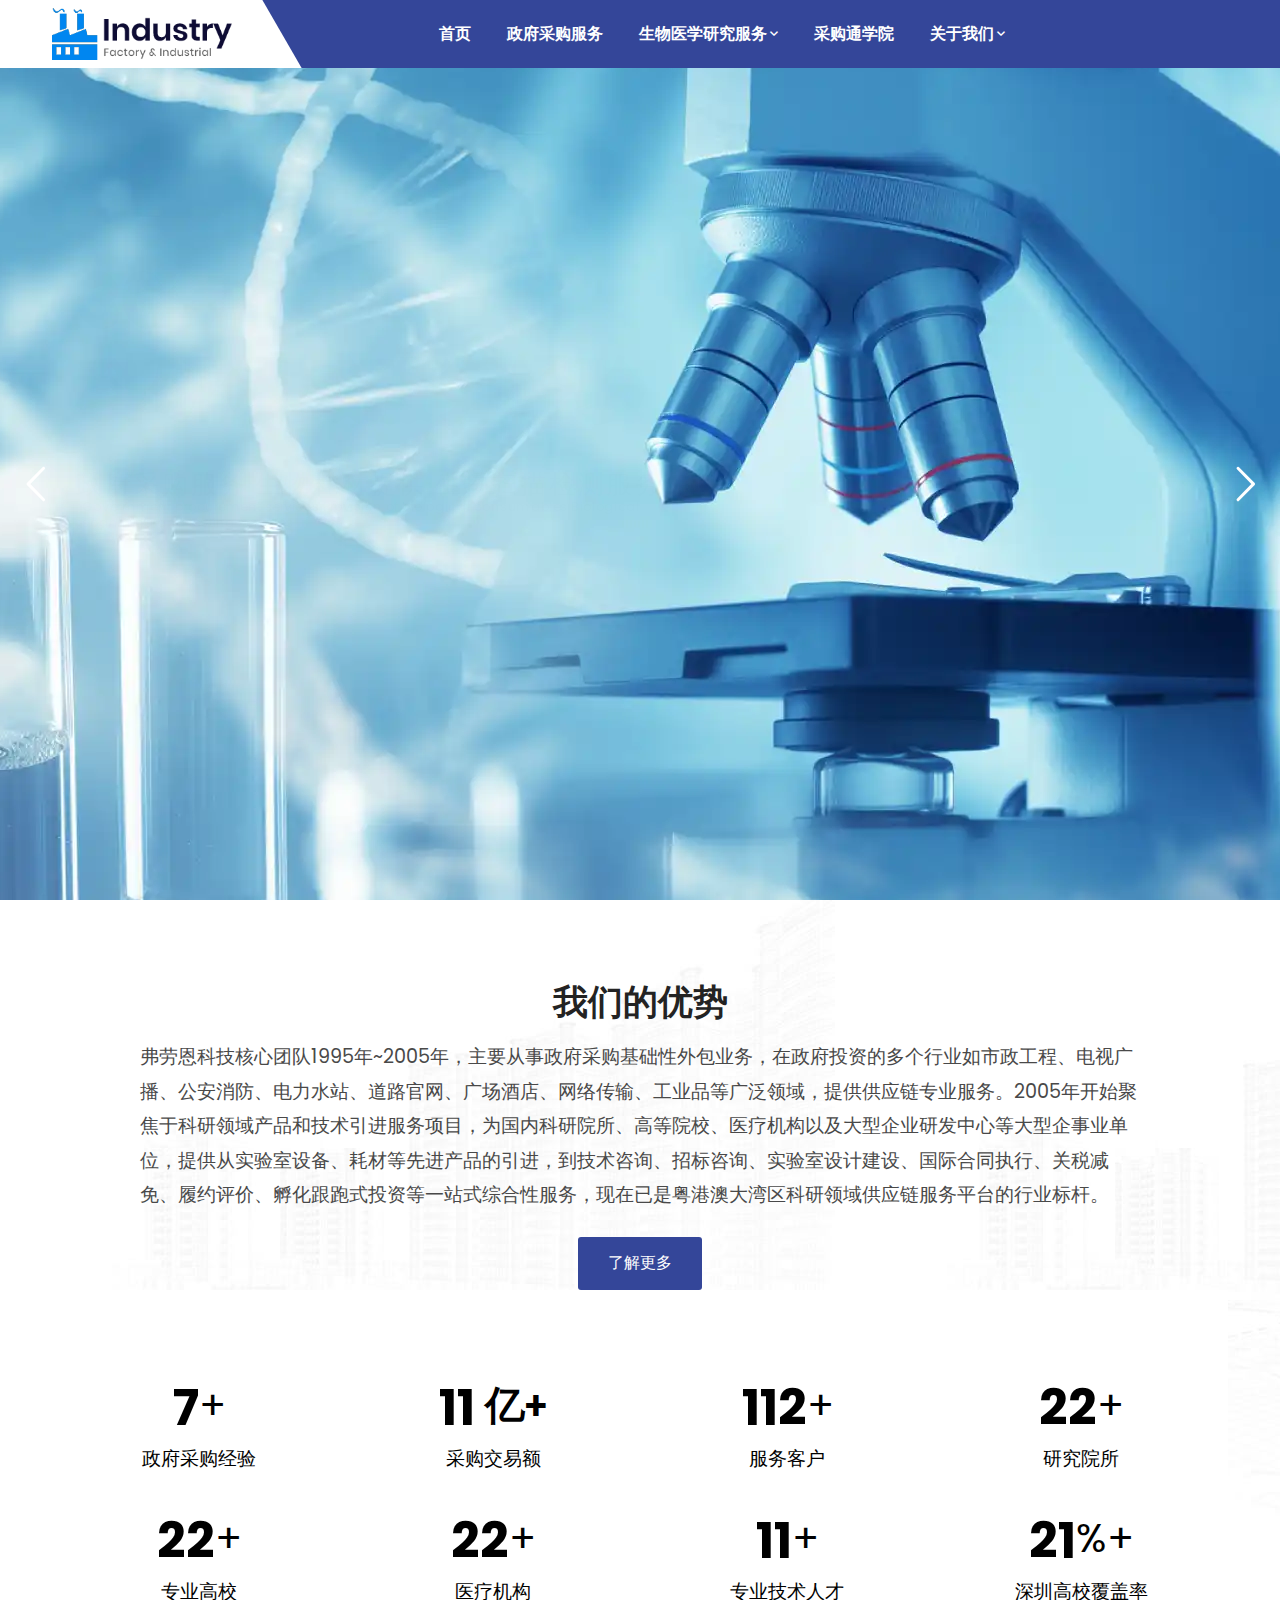
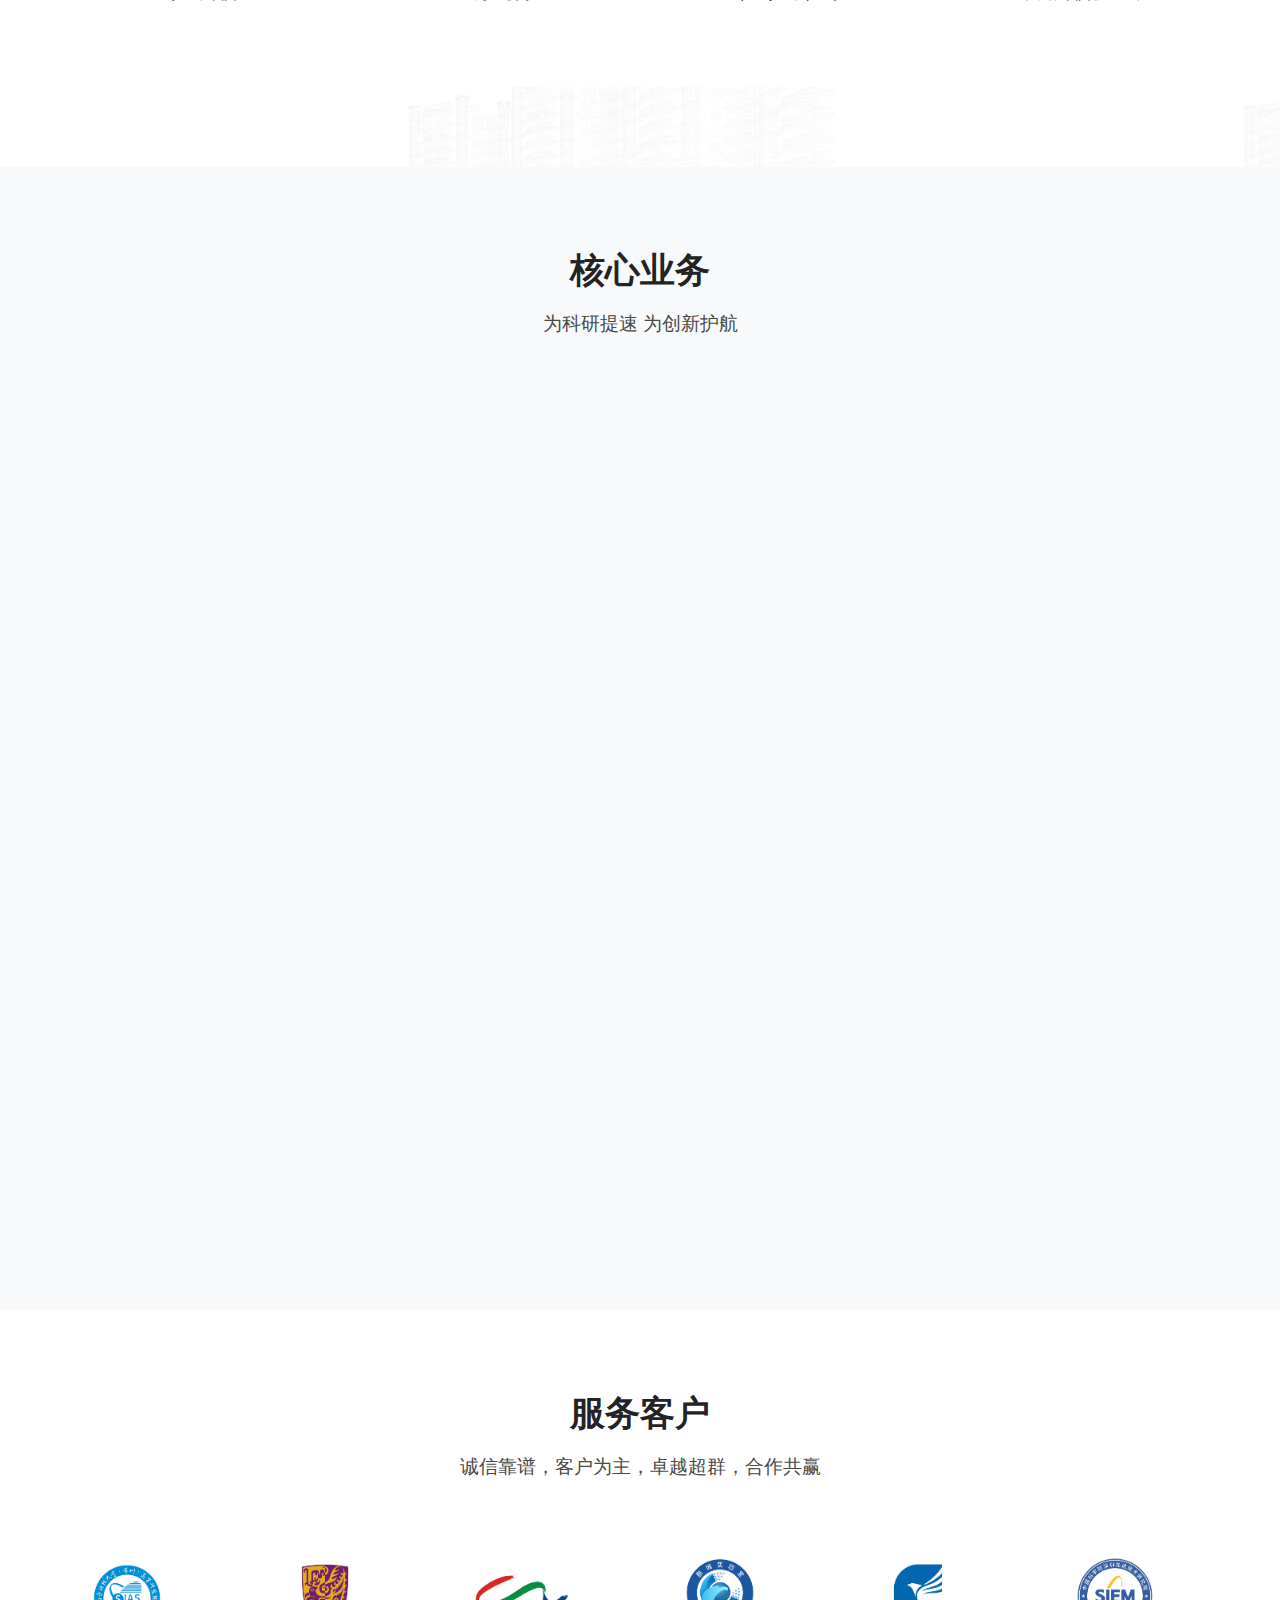
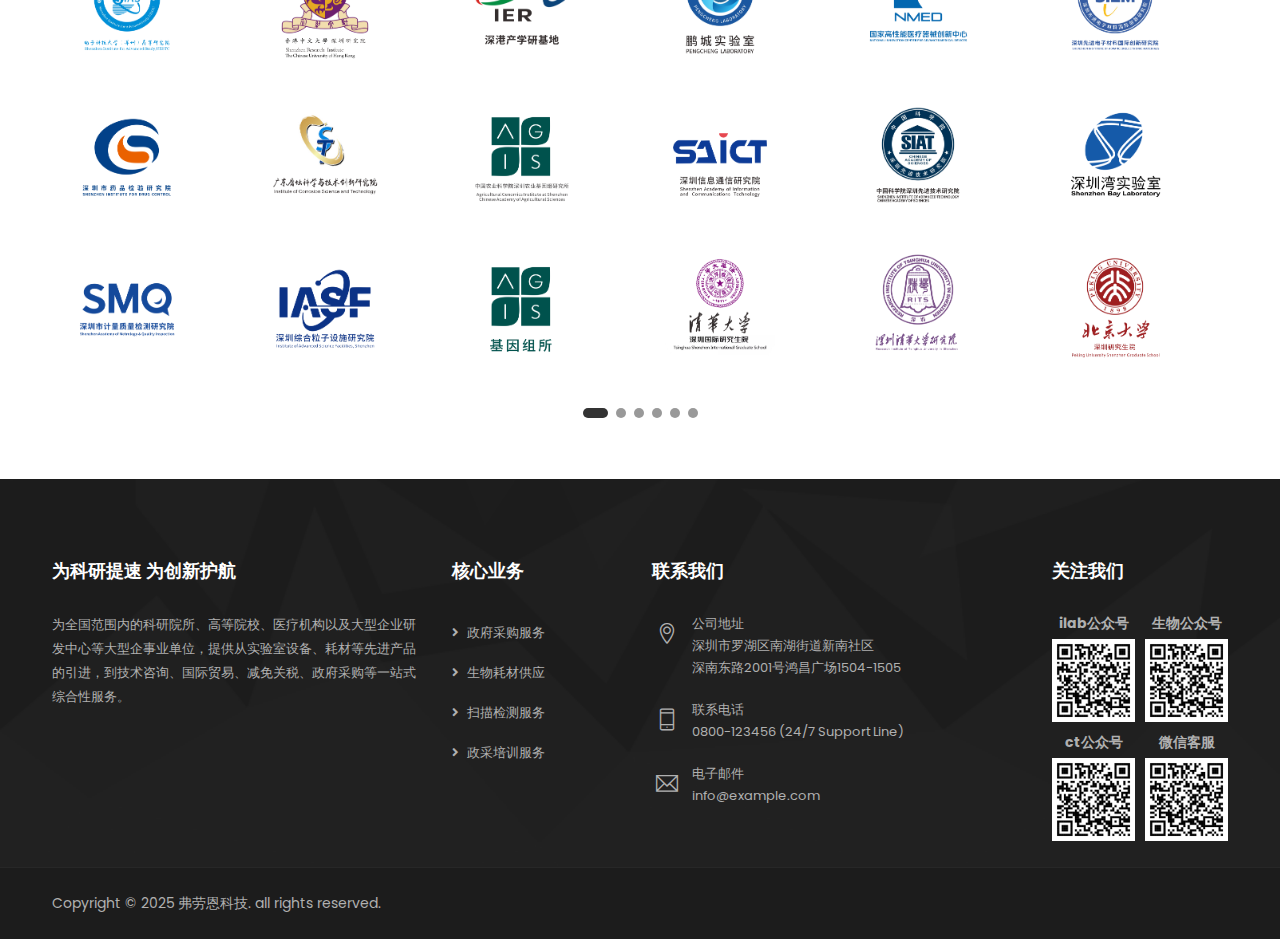
==== index.html @ f3f831cb "fix testmonals part" ====
<!DOCTYPE html>
<html lang="en">
<head>
	<meta charset="utf-8">
	<meta http-equiv="X-UA-Compatible" content="IE=edge">
	<meta name="keywords" content="">
	<meta name="author" content="">
	<meta name="robots" content="">
	<meta name="description" content="弗劳恩科技 - 致力于为你提供一站式科研服务">
	<meta property="og:title" content="弗劳恩科技 - 致力于为你提供一站式科研服务">
	<meta property="og:description" content="弗劳恩科技 - 致力于为你提供一站式科研服务">
	<meta name="format-detection" content="telephone=no">
	
	<!-- FAVICONS ICON -->
	<link rel="icon" href="images/favicon.ico" type="image/x-icon">
	<link rel="shortcut icon" type="image/x-icon" href="images/favicon.png">
	
	<!-- PAGE TITLE HERE -->
	<title>弗劳恩科技 - 致力于为你提供一站式科研服务</title>
	
	<!-- MOBILE SPECIFIC -->
	<meta name="viewport" content="width=device-width, initial-scale=1">
	
	<!--[if lt IE 9]>
	<script src="js/html5shiv.min.js"></script>
	<script src="js/respond.min.js"></script>
	<![endif]-->
	
	<!-- STYLESHEETS -->
	<link rel="stylesheet" type="text/css" href="css/plugins.css">
	<link rel="stylesheet" type="text/css" href="css/style.css">
	<link class="skin" rel="stylesheet" type="text/css" href="css/skin/skin-2.css">
	<link rel="stylesheet" type="text/css" href="css/templete.css">
	<link rel="stylesheet" type="text/css" href="css/custom-font.css">
	<!-- Google Font -->
	<style>
	@import url('https://fonts.googleapis.com/css?family=Montserrat:100,100i,200,200i,300,300i,400,400i,500,500i,600,600i,700,700i,800,800i,900,900i|Open+Sans:300,300i,400,400i,600,600i,700,700i,800,800i|Playfair+Display:400,400i,700,700i,900,900i|Poppins:100,100i,200,200i,300,300i,400,400i,500,500i,600,600i,700,700i,800,800i,900,900i|Raleway:100,100i,200,200i,300,300i,400,400i,500,500i,600,600i,700,700i,800,800i,900,900i|Roboto+Condensed:300,300i,400,400i,700,700i|Roboto:100,100i,300,300i,400,400i,500,500i,700,700i,900,900i&display=swap');

	.testimonial-two-dots .owl-items {
    min-height: 540px; /* 假设每行 120px，三行共 360px，根据实际调整 */
}
	
	.customer-logo {
    /* display: block; */
    width: 150px;
    height: 150px;
    object-fit: contain;/*  确保图片按比例缩放 */
}

	.customer-logo-rect {
		display: block;
		width: 150px;
		height: 150px;
		object-fit: contain;  /* 确保图片按比例缩放 */
	}

	/* 图片容器放大 */
	.radius.style1 {
		width: 150px; /* 新宽度 */
		height: 150px; /* 新高度 */
		display: flex;
		align-items: center;
		justify-content: center;
	}


	</style>
	
	<!-- REVOLUTION SLIDER CSS -->
	<link rel="stylesheet" type="text/css" href="plugins/revolution/revolution/css/revolution.min.css">

	<link rel="preload" href="images/customers/customer_0001.webp" as="image">
	<link rel="preload" href="images/customers/customer_0002.webp" as="image">
	<link rel="preload" href="images/customers/customer_0003.webp" as="image">
	<link rel="preload" href="images/customers/customer_0004.webp" as="image">
	<link rel="preload" href="images/customers/customer_0005.webp" as="image">
	<link rel="preload" href="images/customers/customer_0006.webp" as="image">
	<link rel="preload" href="images/customers/customer_0007.webp" as="image">
	<link rel="preload" href="images/customers/customer_0008.webp" as="image">
	<link rel="preload" href="images/customers/customer_0009.webp" as="image">
	<link rel="preload" href="images/customers/customer_0010.webp" as="image">
	<link rel="preload" href="images/customers/customer_0011.webp" as="image">
	<link rel="preload" href="images/customers/customer_0012.webp" as="image">
	<link rel="preload" href="images/customers/customer_0013.webp" as="image">
	<link rel="preload" href="images/customers/customer_0014.webp" as="image">
	<link rel="preload" href="images/customers/customer_0015.webp" as="image">
	<link rel="preload" href="images/customers/customer_0016.webp" as="image">
	<link rel="preload" href="images/customers/customer_0017.webp" as="image">
	<link rel="preload" href="images/customers/customer_0018.webp" as="image">
	
</head>
<body id="bg">
<div class="page-wraper">
<div id="loading-area"></div>
    <!-- header -->

	<div id="header"></div>
    <!-- header END -->

    <!-- Content -->
    <div class="page-content bg-white">
		<!-- Slider -->
		<div class="main-slider style-two default-banner" id="home">
			<div class="tp-banner-container">
				<div class="tp-banner" >
					<div id="welcome_wrapper" class="rev_slider_wrapper fullscreen-container" data-alias="reveal-add-on36" data-source="gallery" style="background:#ffffff;padding:0px;">
						<!-- START REVOLUTION SLIDER 5.4.7.2 fullscreen mode -->
						<div id="welcome" class="rev_slider fullscreenbanner" style="display:none;" data-version="5.4.7.2">
							<ul>	
								<!-- SLIDE  -->
								 <!-- slide 1 -->
								<li data-index="rs-100" data-transition="slideoververtical" data-slotamount="default" data-hideafterloop="0" data-hideslideonmobile="off"  data-easein="default" data-easeout="default" data-masterspeed="default"  data-thumb=""  data-rotate="0"  data-saveperformance="off"  data-title="Slide" data-param1="" data-param2="" data-param3="" data-param4="" data-param5="" data-param6="" data-param7="" data-param8="" data-param9="" data-param10="" data-description="">
									<!-- MAIN IMAGE -->
									
									<!-- LAYER NR. 1 -->
									<!-- LAYERS -->

										<div class="tp-caption tp-shape tp-shapewrapper " id="slide-100-layer" 
											data-x="['center','center','center','center']" 
											data-hoffset="['0','0','0','0']" 
											data-y="['middle','middle','middle','middle']" 
											data-voffset="['0','0','0','0']" 
											data-whitespace="nowrap" 
											data-type="shape" 
											data-basealign="slide" 
											data-responsive_offset="off" 
											data-responsive="off" 
											data-frames='[{"from":"opacity:0;","speed":1000,"to":"o:1;","delay":0,"ease":"Power4.easeOut"},{"delay":"wait","speed":1000,"to":"opacity:0;","ease":"Power4.easeOut"}]' 
											data-textAlign="['left','left','left','left']" 
											data-paddingtop="[0,0,0,0]" 
											data-paddingright="[0,0,0,0]" 
											data-paddingbottom="[0,0,0,0]" 
											data-paddingleft="[0,0,0,0]" 
											style="z-index: 2; position: relative; display: inline-block; background-color: rgba(0, 0, 0, 0.1);">
											<img src="images/hero1.webp" alt="" style="display: block; max-width: 100%; height: auto;">
										</div>
										<!-- LAYER NR. 1 -->

									
									<div class="tp-caption tp-resizeme" 
										id="slide-29-layer-3" 
										data-x="['left','left','left','left']" 
										data-hoffset="['0','0','0','0']" 
										data-y="['top','top','top','top']"  
										data-voffset="['180','280','280','280']"
										data-width="none" 
										data-height="none" 
										data-whitespace="nowrap" 
										data-type="text" 
										data-responsive_offset="on" 
										data-frames='[{"delay":"+1360","speed":570,"frame":"0","from":"y:-50px;opacity:0;","to":"o:1;","ease":"Power3.easeInOut"},{"delay":"wait","speed":300,"frame":"999","to":"opacity:0;","ease":"Power3.easeInOut"}]' 
										data-margintop="[0,0,0,0]" 
										data-marginright="[0,0,0,0]" 
										data-marginbottom="[0,0,0,0]" 
										data-marginleft="[0,0,0,0]" 
										data-textAlign="['inherit','inherit','inherit','inherit']" 
										data-paddingtop="[0,0,0,0]" 
										data-paddingright="[0,0,0,0]" 
										data-paddingbottom="[2,2,2,2]" 
										data-paddingleft="[0,0,0,0]" 
										data-fontsize="[20, 20, 20, 20]" 
										style="z-index: 9; white-space: nowrap; font-size: 12px; line-height: 22px; font-weight: 700; color: #ffffff; letter-spacing: 2px;font-family:Roboto;text-transform:uppercase;">致力于为你提供一站式科研服务
									</div>
									
									<!-- 第二层文本 -->
									<div class="tp-caption" 
										id="slide-200-layer-3" 
										data-x="['left','left','left','left']" 
										data-hoffset="['0','0','0','0']"  
										data-y="['middle','middle','middle','middle']" 
										data-voffset="['-140','0','0','0']" 
										data-fontsize="['65','40','40','30']"
										data-lineheight="['80','40','40','30']"
										data-width="['640','481','500','300']"
										data-height="none"
										data-whitespace="normal"
										data-type="text" 
										data-responsive_offset="off" 
										data-responsive="off"
										data-frames='[{"delay":900,"speed":2000,"frame":"0","from":"z:0;rX:0;rY:0;rZ:0;sX:1.1;sY:1.1;skX:0;skY:0;opacity:0;","color":"#000000","to":"o:1;","ease":"Power3.easeInOut"},{"delay":"wait","speed":500,"frame":"999","color":"#000000","to":"opacity:0;","ease":"nothing"}]'
										data-textAlign="['left','left','center','center']"
										data-paddingtop="[0,0,0,0]"
										data-paddingright="[0,0,0,0]"
										data-paddingbottom="[0,0,0,0]"
										data-paddingleft="[0,0,0,0]"
										style="z-index: 6; min-width: 800px; max-width: 800px; font-weight:600;  line-height: 30px; white-space: normal; color: #fff; font-family: 'Poppins',sans-serif; text-shadow: 4px 4px 8px #000000;">           
										30年<br>科研领域服务经验
									</div>

									<!-- 新增白线层 -->
									<div class="tp-caption tp-shape" 
										id="slide-200-layer-white-line" 
										data-x="['left','left','left','left']" 
										data-hoffset="['0','0','0','0']" 
										data-y="['middle','middle','middle','middle']" 
										data-voffset="['-40','0','-5','-10']" 
										data-width="['520','400','300','200']"
										data-height="2"
										data-whitespace="nowrap"
										data-type="shape" 
										data-responsive_offset="off" 
										data-responsive="off"
										data-frames='[{"delay":900,"speed":2000,"frame":"0","from":"opacity:0;","to":"o:1;","ease":"Power3.easeInOut"},{"delay":"wait","speed":500,"frame":"999","to":"opacity:0;","ease":"nothing"}]'
										data-textAlign="['left','left','center','center']"
										data-paddingtop="[0,0,0,0]"
										data-paddingright="[0,0,0,0]"
										data-paddingbottom="[0,0,0,0]"
										data-paddingleft="[0,0,0,0]"
										style="z-index: 7; background-color: #fff;">
									</div>
									
									<!-- LAYER NR. 3 -->
									<div class="tp-caption" 
										id="slide-200-layer-3" 
										data-x="['left','left','left','left']" 
										data-hoffset="['0','20','30','40']" 
										data-y="['middle','middle','middle','middle']" 
										data-voffset="['0','0','-5','-10']" 
										data-fontsize="['24','20','18','16']"
										data-lineheight="['40','35','30','25']"
										data-width="['640','481','500','300']"
										data-height="none"
										data-whitespace="normal"
										data-type="text" 
										data-responsive_offset="off" 
										data-responsive="off"
										data-frames='[{"delay":900,"speed":2000,"frame":"0","from":"z:0;rX:0;rY:0;rZ:0;sX:1.1;sY:1.1;skX:0;skY:0;opacity:0;","color":"#000000","to":"o:1;","ease":"Power3.easeInOut"},{"delay":"wait","speed":500,"frame":"999","color":"#000000","to":"opacity:0;","ease":"nothing"}]'
										data-textAlign="['left','left','center','center']"
										data-paddingtop="[0,0,0,0]"
										data-paddingright="[0,0,0,0]"
										data-paddingbottom="[0,0,0,0]"
										data-paddingleft="[0,0,0,0]"
										style="z-index: 7; min-width: 640px; max-width: 640px; font-weight: 700; font-size: 24px; line-height: 30px; font-weight: 400; color: #fff; font-family: 'Poppins',sans-serif; letter-spacing: 2px;">
										政府采购服务·生物耗材提供·生物扫描检测服务
									</div>
									<!-- 第四层文本 -->
									<div class="tp-caption" 
										id="slide-200-layer-3" 
										data-x="['left','left','left','right']" 
										data-hoffset="['0','20','30','40']" 
										data-y="['middle','middle','middle','middle']" 
										data-voffset="['30','0','-5','-10']" 
										data-fontsize="['12','10','8','6']"
										data-lineheight="['15','35','30','25']"
										data-width="['520','481','500','300']"
										data-height="none"
										data-whitespace="normal"
										data-type="text" 
										data-responsive_offset="off" 
										data-responsive="off"
										data-frames='[{"delay":900,"speed":2000,"frame":"0","from":"z:0;rX:0;rY:0;rZ:0;sX:1.1;sY:1.1;skX:0;skY:0;opacity:0;","color":"#000000","to":"o:1;","ease":"Power3.easeInOut"},{"delay":"wait","speed":500,"frame":"999","color":"#000000","to":"opacity:0;","ease":"nothing"}]'
										data-textAlign="['left','left','center','center']"
										data-paddingtop="[0,0,0,0]"
										data-paddingright="[0,0,0,0]"
										data-paddingbottom="[0,0,0,0]"
										data-paddingleft="[0,0,0,0]"
										style="z-index: 7; min-width: 640px; max-width: 1000px; font-size: 12px; font-weight: 400; color: #fff; font-family: 'Poppins',sans-serif;">
										Govermment procurement services Provision of biological consumables Biological scanming and testing services
									</div>
									<!-- LAYER NR. 5 -->
									
								</li>
								<!-- slide 2 -->
								<li data-index="rs-200" data-transition="fadethroughdark" data-slotamount="default" data-hideafterloop="0" data-hideslideonmobile="off"  data-easein="default" data-easeout="default" data-masterspeed="default"  data-thumb=""  data-rotate="0"  data-saveperformance="off"  data-title="Slide" data-param1="" data-param2="" data-param3="" data-param4="" data-param5="" data-param6="" data-param7="" data-param8="" data-param9="" data-param10="" data-description="">
									<!-- MAIN IMAGE -->
									
									<!-- LAYER NR. 1 -->
									<div class="tp-caption tp-shape tp-shapewrapper " id="slide-200-layer" 
									data-x="['center','center','center','center']" 
									data-hoffset="['0','0','0','0']" 
									data-y="['middle','middle','middle','middle']" 
									data-voffset="['0','0','0','0']" 
									data-whitespace="nowrap" 
									data-type="shape" 
									data-basealign="slide" 
									data-responsive_offset="off" 
									data-responsive="off" 
									data-frames='[{"from":"opacity:0;","speed":1000,"to":"o:1;","delay":0,"ease":"Power4.easeOut"},{"delay":"wait","speed":1000,"to":"opacity:0;","ease":"Power4.easeOut"}]' 
									data-textAlign="['left','left','left','left']" 
									data-paddingtop="[0,0,0,0]" 
									data-paddingright="[0,0,0,0]" 
									data-paddingbottom="[0,0,0,0]" 
									data-paddingleft="[0,0,0,0]" 
									style="z-index: 2; position: relative; display: inline-block; background-color: rgba(0, 0, 0, 0.1);">
								   <img src="images/hero2.webp" alt="" style="display: block; max-width: 100%; height: auto;">
							   </div>
									
									<!-- 第一层文本 -->
									<div class="tp-caption" 
										id="slide-200-layer-4" 
										data-x="['right','right','right','right']" 
										data-hoffset="['10','20','30','40']" 
										data-y="['top','top','top','top']" 
										data-voffset="['200','100','100','100']" 
										data-fontsize="['18','16','14','14']"
										data-lineheight="['30','30','26','26']"
										data-width="['640','481','500','300']"
										data-height="none"
										data-whitespace="normal"
										data-type="text" 
										data-responsive_offset="off" 
										data-responsive="off"
										data-frames='[{"delay":900,"speed":2000,"frame":"0","from":"z:0;rX:0;rY:0;rZ:0;sX:1.1;sY:1.1;skX:0;skY:0;opacity:0;","color":"#000000","to":"o:1;","ease":"Power3.easeInOut"},{"delay":"wait","speed":500,"frame":"999","color":"#000000","to":"opacity:0;","ease":"nothing"}]'
										data-textAlign="['left','left','center','center']"
										data-paddingtop="[0,0,0,0]"
										data-paddingright="[0,0,0,0]"
										data-paddingbottom="[0,0,0,0]"
										data-paddingleft="[0,0,0,0]"
										style="z-index: 9; white-space: nowrap; font-size: 12px; line-height: 22px; font-weight: 700; color: #ffffff; letter-spacing: 2px;font-family:Roboto;text-transform:uppercase;">
										致力于为你提供一站式科研服务
									</div>

									<!-- 第二层文本 -->
									<div class="tp-caption" 
										id="slide-200-layer-4" 
										data-x="['right','right','right','right']" 
										data-hoffset="['10','20','30','40']"  
										data-y="['middle','middle','middle','middle']" 
										data-voffset="['-100','-100','-100','-90']" 
										data-fontsize="['65','40','40','30']"
										data-lineheight="['80','40','40','30']"
										data-width="['640','481','500','300']"
										data-height="none"
										data-whitespace="normal"
										data-type="text" 
										data-responsive_offset="off" 
										data-responsive="off"
										data-frames='[{"delay":900,"speed":2000,"frame":"0","from":"z:0;rX:0;rY:0;rZ:0;sX:1.1;sY:1.1;skX:0;skY:0;opacity:0;","color":"#000000","to":"o:1;","ease":"Power3.easeInOut"},{"delay":"wait","speed":500,"frame":"999","color":"#000000","to":"opacity:0;","ease":"nothing"}]'
										data-textAlign="['left','left','center','center']"
										data-paddingtop="[0,0,0,0]"
										data-paddingright="[0,0,0,0]"
										data-paddingbottom="[0,0,0,0]"
										data-paddingleft="[0,0,0,0]"
										style="z-index: 6; min-width: 800px; max-width: 800px; font-weight: 600;  line-height: 30px; white-space: normal; color: #fff; font-family: 'Poppins',sans-serif; text-shadow: 4px 4px 8px #000000;">           
										30年<br>科研领域服务经验
									</div>

									<!-- 新增白线层 -->
									<div class="tp-caption tp-shape" 
										id="slide-200-layer-white-line" 
										data-x="['middle','middle','middle','middle']" 
										data-hoffset="['170','20','30','40']" 
										data-y="['middle','middle','middle','middle']" 
										data-voffset="['0','-20','-20','-20']" 
										data-width="['520','400','300','200']"
										data-height="2"
										data-whitespace="nowrap"
										data-type="shape" 
										data-responsive_offset="off" 
										data-responsive="off"
										data-frames='[{"delay":900,"speed":2000,"frame":"0","from":"opacity:0;","to":"o:1;","ease":"Power3.easeInOut"},{"delay":"wait","speed":500,"frame":"999","to":"opacity:0;","ease":"nothing"}]'
										data-textAlign="['left','left','center','center']"
										data-paddingtop="[0,0,0,0]"
										data-paddingright="[0,0,0,0]"
										data-paddingbottom="[0,0,0,0]"
										data-paddingleft="[0,0,0,0]"
										style="z-index: 7; background-color: #fff;">
									</div>

									<!-- 第三层文本 -->
									<div class="tp-caption" 
										id="slide-200-layer-4" 
										data-x="['right','right','right','right']" 
										data-hoffset="['10','20','30','40']" 
										data-y="['middle','middle','middle','middle']" 
										data-voffset="['40','0','-5','-10']" 
										data-fontsize="['24','20','18','16']"
										data-lineheight="['40','35','30','25']"
										data-width="['640','481','500','300']"
										data-height="none"
										data-whitespace="normal"
										data-type="text" 
										data-responsive_offset="off" 
										data-responsive="off"
										data-frames='[{"delay":900,"speed":2000,"frame":"0","from":"z:0;rX:0;rY:0;rZ:0;sX:1.1;sY:1.1;skX:0;skY:0;opacity:0;","color":"#000000","to":"o:1;","ease":"Power3.easeInOut"},{"delay":"wait","speed":500,"frame":"999","color":"#000000","to":"opacity:0;","ease":"nothing"}]'
										data-textAlign="['left','left','center','center']"
										data-paddingtop="[0,0,0,0]"
										data-paddingright="[0,0,0,0]"
										data-paddingbottom="[0,0,0,0]"
										data-paddingleft="[0,0,0,0]"
										style="z-index: 7; min-width: 640px; max-width: 640px; font-weight: 700; font-size: 24px; line-height: 30px; font-weight: 400; color: #fff; font-family: 'Poppins',sans-serif; letter-spacing: 2px;">
										政府采购服务·生物耗材提供·生物扫描检测服务
									</div>

									<!-- 第四层文本 -->
									<div class="tp-caption" 
										id="slide-200-layer-4" 
										data-x="['middle','middle','middle','middle']" 
										data-hoffset="['170','20','30','40']" 
										data-y="['middle','middle','middle','middle']" 
										data-voffset="['70','0','-5','-10']" 
										data-fontsize="['12','10','8','6']"
										data-lineheight="['15','35','30','25']"
										data-width="['520','481','500','300']"
										data-height="none"
										data-whitespace="normal"
										data-type="text" 
										data-responsive_offset="off" 
										data-responsive="off"
										data-frames='[{"delay":900,"speed":2000,"frame":"0","from":"z:0;rX:0;rY:0;rZ:0;sX:1.1;sY:1.1;skX:0;skY:0;opacity:0;","color":"#000000","to":"o:1;","ease":"Power3.easeInOut"},{"delay":"wait","speed":500,"frame":"999","color":"#000000","to":"opacity:0;","ease":"nothing"}]'
										data-textAlign="['left','left','center','center']"
										data-paddingtop="[0,0,0,0]"
										data-paddingright="[0,0,0,0]"
										data-paddingbottom="[0,0,0,0]"
										data-paddingleft="[0,0,0,0]"
										style="z-index: 7; min-width: 640px; max-width: 100px; font-size: 12px; font-weight: 400; color: #fff; font-family: 'Poppins',sans-serif;">
										Govermment procurement services Provision of biological consumables Biological scanming and testing services
									</div>
									
								</li>
								<!-- slide 3 -->
								<li data-index="rs-300" data-transition="fadethroughdark" data-slotamount="default" data-hideafterloop="0" data-hideslideonmobile="off"  data-easein="default" data-easeout="default" data-masterspeed="default"  data-thumb=""  data-rotate="0"  data-saveperformance="off"  data-title="Slide" data-param1="" data-param2="" data-param3="" data-param4="" data-param5="" data-param6="" data-param7="" data-param8="" data-param9="" data-param10="" data-description="">
									
									<!-- LAYER NR. 1 -->
									<div class="tp-caption tp-shape tp-shapewrapper " id="slide-300-layer" 
									data-x="['center','center','center','center']" 
									data-hoffset="['0','0','0','0']" 
									data-y="['middle','middle','middle','middle']" 
									data-voffset="['0','0','0','0']" 
									data-whitespace="nowrap" 
									data-type="shape" 
									data-basealign="slide" 
									data-responsive_offset="off" 
									data-responsive="off" 
									data-frames='[{"from":"opacity:0;","speed":1000,"to":"o:1;","delay":0,"ease":"Power4.easeOut"},{"delay":"wait","speed":1000,"to":"opacity:0;","ease":"Power4.easeOut"}]' 
									data-textAlign="['left','left','left','left']" 
									data-paddingtop="[0,0,0,0]" 
									data-paddingright="[0,0,0,0]" 
									data-paddingbottom="[0,0,0,0]" 
									data-paddingleft="[0,0,0,0]" 
									style="z-index: 2; position: relative; display: inline-block; background-color: rgba(0, 0, 0, 0.1);">
								   <img src="images/hero3.webp" alt="" style="display: block; max-width: 100%; height: auto;">
							   </div>
									
									
									<div class="tp-caption tp-resizeme" 
										id="slide-300-layer-4"
										data-x="['left','left','left','left']" 
										data-hoffset="['-250','0','0','0']" 
										data-y="['top','top','top','top']"  
										data-voffset="['400','280','280','280']"
										data-width="none" 
										data-height="none" 
										data-whitespace="nowrap" 
										data-type="text" 
										data-responsive_offset="on" 
										data-frames='[{"delay":"+1360","speed":570,"frame":"0","from":"y:-50px;opacity:0;","to":"o:1;","ease":"Power3.easeInOut"},{"delay":"wait","speed":300,"frame":"999","to":"opacity:0;","ease":"Power3.easeInOut"}]' 
										data-margintop="[0,0,0,0]" 
										data-marginright="[0,0,0,0]" 
										data-marginbottom="[0,0,0,0]" 
										data-marginleft="[0,0,0,0]" 
										data-textAlign="['inherit','inherit','inherit','inherit']" 
										data-paddingtop="[0,0,0,0]" 
										data-paddingright="[0,0,0,0]" 
										data-paddingbottom="[2,2,2,2]" 
										data-paddingleft="[0,0,0,0]" 
										data-fontsize="[20, 20, 20, 20]" 
										style="z-index: 9; white-space: nowrap; font-size: 12px; line-height: 22px; font-weight: 700; color: #ffffff; letter-spacing: 2px;font-family:Roboto;text-transform:uppercase;">致力于为你提供一站式科研服务
									</div>
									<div class="tp-caption tp-resizeme" 
										id="slide-200-layer-4" 
										data-x="['left','left','left','left']" 
										data-hoffset="['-230','0','0','0']"  
										data-y="['middle','middle','middle','middle']" 
										data-voffset="['60','0','0','0']" 
										data-fontsize="['65','40','40','30']"
										data-lineheight="['80','40','40','30']"
										data-width="['640','481','500','300']"
										data-height="none"
										data-whitespace="normal"
										data-type="text" 
										data-responsive_offset="off" 
										data-responsive="off"
										data-frames='[{"delay":900,"speed":2000,"frame":"0","from":"z:0;rX:0;rY:0;rZ:0;sX:1.1;sY:1.1;skX:0;skY:0;opacity:0;","color":"#000000","to":"o:1;","ease":"Power3.easeInOut"},{"delay":"wait","speed":500,"frame":"999","color":"#000000","to":"opacity:0;","ease":"nothing"}]'
										data-textAlign="['left','left','center','center']"
										data-paddingtop="[0,0,0,0]"
										data-paddingright="[0,0,0,0]"
										data-paddingbottom="[0,0,0,0]"
										data-paddingleft="[0,0,0,0]"
										style="z-index: 6; min-width: 800px; max-width: 800px; font-weight: 600;  line-height: 30px; white-space: normal; color: #fff; font-family: 'Poppins',sans-serif; text-shadow: 4px 4px 8px #000000;">           
										30年<br>科研领域服务经验
									</div>

									<!-- 新增白线层 -->
									<div class="tp-caption tp-shape" 
										id="slide-300-layer-white-line" 
										data-x="['left','left','left','left']" 
										data-hoffset="['-230','0','0','0']" 
										data-y="['middle','middle','middle','middle']" 
										data-voffset="['160','0','-5','-10']" 
										data-width="['520','400','300','200']"
										data-height="2"
										data-whitespace="nowrap"
										data-type="shape" 
										data-responsive_offset="off" 
										data-responsive="off"
										data-frames='[{"delay":900,"speed":2000,"frame":"0","from":"opacity:0;","to":"o:1;","ease":"Power3.easeInOut"},{"delay":"wait","speed":500,"frame":"999","to":"opacity:0;","ease":"nothing"}]'
										data-textAlign="['left','left','center','center']"
										data-paddingtop="[0,0,0,0]"
										data-paddingright="[0,0,0,0]"
										data-paddingbottom="[0,0,0,0]"
										data-paddingleft="[0,0,0,0]"
										style="z-index: 7; background-color: #fff;">
									</div>
									
									<!-- LAYER NR. 3 -->
									<div class="tp-caption" 
										id="slide-300-layer-4" 
										data-x="['left','left','left','left']" 
										data-hoffset="['-230','20','30','40']" 
										data-y="['middle','middle','middle','middle']" 
										data-voffset="['200','0','-5','-10']" 
										data-fontsize="['24','20','18','16']"
										data-lineheight="['40','35','30','25']"
										data-width="['640','481','500','300']"
										data-height="none"
										data-whitespace="normal"
										data-type="text" 
										data-responsive_offset="off" 
										data-responsive="off"
										data-frames='[{"delay":900,"speed":2000,"frame":"0","from":"z:0;rX:0;rY:0;rZ:0;sX:1.1;sY:1.1;skX:0;skY:0;opacity:0;","color":"#000000","to":"o:1;","ease":"Power3.easeInOut"},{"delay":"wait","speed":500,"frame":"999","color":"#000000","to":"opacity:0;","ease":"nothing"}]'
										data-textAlign="['left','left','center','center']"
										data-paddingtop="[0,0,0,0]"
										data-paddingright="[0,0,0,0]"
										data-paddingbottom="[0,0,0,0]"
										data-paddingleft="[0,0,0,0]"
										style="z-index: 7; min-width: 640px; max-width: 640px; font-weight: 700; font-size: 24px; line-height: 30px; font-weight: 400; color: #fff; font-family: 'Poppins',sans-serif; letter-spacing: 2px;">
										政府采购服务·生物耗材提供·生物扫描检测服务
									</div>
									<!-- 第四层文本 -->
									<div class="tp-caption" 
										id="slide-300-layer-4" 
										data-x="['left','left','left','right']" 
										data-hoffset="['-230','20','30','40']" 
										data-y="['middle','middle','middle','middle']" 
										data-voffset="['230','0','-5','-10']" 
										data-fontsize="['12','10','8','6']"
										data-lineheight="['15','35','30','25']"
										data-width="['520','481','500','300']"
										data-height="none"
										data-whitespace="normal"
										data-type="text" 
										data-responsive_offset="off" 
										data-responsive="off"
										data-frames='[{"delay":900,"speed":2000,"frame":"0","from":"z:0;rX:0;rY:0;rZ:0;sX:1.1;sY:1.1;skX:0;skY:0;opacity:0;","color":"#000000","to":"o:1;","ease":"Power3.easeInOut"},{"delay":"wait","speed":500,"frame":"999","color":"#000000","to":"opacity:0;","ease":"nothing"}]'
										data-textAlign="['left','left','center','center']"
										data-paddingtop="[0,0,0,0]"
										data-paddingright="[0,0,0,0]"
										data-paddingbottom="[0,0,0,0]"
										data-paddingleft="[0,0,0,0]"
										style="z-index: 7; min-width: 640px; max-width: 100px; font-size: 12px; font-weight: 400; color: #fff; font-family: 'Poppins',sans-serif;">
										Govermment procurement services Provision of biological consumables Biological scanming and testing services
									</div>
									
								</li>
							</ul>
							<!-- <div class="tp-bannertimer tp-bottom" style="visibility: hidden !important;"></div>	 -->
						</div>
					</div>
					<!-- END REVOLUTION SLIDER -->     
				</div>        
			</div>        
		</div>        
		<!-- Slider END -->
        <!-- contact area -->
        <div class="content-block">
			<!-- Call To Action End -->
			<div class="content-block">
				<!-- About Us -->
				<div class="section-full bg-white content-inner-2" id="about-us" style="background-image:url(images/background/bg11.jpg);">
					<div class="container">
						<div class="section-head text-black text-center">
							<h2 class="title" style="font-family:Roboto;">我们的优势</h2>
							<p style="font-size: larger; text-align: left; font-weight: 400; width: 100%; max-width: 1000px; line-height: 1.8;">弗劳恩科技核心团队1995年~2005年，主要从事政府采购基础性外包业务，在政府投资的多个行业如市政工程、电视广播、公安消防、电力水站、道路官网、广场酒店、网络传输、工业品等广泛领域，提供供应链专业服务。2005年开始聚焦于科研领域产品和技术引进服务项目，为国内科研院所、高等院校、医疗机构以及大型企业研发中心等大型企事业单位，提供从实验室设备、耗材等先进产品的引进，到技术咨询、招标咨询、实验室设计建设、国际合同执行、关税减免、履约评价、孵化跟跑式投资等一站式综合性服务，现在已是粤港澳大湾区科研领域供应链服务平台的行业标杆。</p>

							<div class="text-center">
								<a href="services-1.html" class="site-button btnhover13 button-md">了解更多</a> 
							</div>

							<div class="section-full content-inner bg-white bg-img-fix">
								<div class="container">
									<div class="section-content">
										<div class="row">
											<div class="col-lg-3 col-md-6 col-sm-6 col-6 m-b30">
												<div class="counter-style-1">
													<div class="">
														<span class="counter">30</span><span style="font-size: 2.5em; vertical-align: super;">+</span>
													</div>
													<span class="counter-text" style="font-family:Roboto; font-size:larger; font-weight: 400;">政府采购经验</span>
												</div>
											</div>
											<div class="col-lg-3 col-md-6 col-sm-6 col-6 m-b30">
												<div class="counter-style-1">
													<div class="">
														<span class="counter">50</span><span style="font-family:Roboto; font-size: 2.5em; font-weight:700; vertical-align: super;"> 亿+</span>
													</div>
													<span class="counter-text"style="font-family:Roboto; font-size:larger; font-weight: 400;" >采购交易额</span>
												</div>
											</div>
											<div class="col-lg-3 col-md-6 col-sm-6 col-6 m-b30">
												<div class="counter-style-1">
													<div class="">
														<span class="counter">500</span><span style="font-size: 2.5em; vertical-align: super;">+</span>
													</div>
													<span class="counter-text"style="font-family:Roboto; font-size:larger; font-weight: 400;">服务客户</span>
												</div>
											</div>
											<div class="col-lg-3 col-md-6 col-sm-6 col-6 m-b30">
												<div class="counter-style-1">
													<div class="">
														<span class="counter">100</span><span style="font-size: 2.5em; vertical-align: super;">+</span>
													</div>
													<span class="counter-text"style="font-family:Roboto; font-size:larger; font-weight: 400;">研究院所</span>
												</div>
											</div>
										</div>
										<div class="row">
											<div class="col-lg-3 col-md-6 col-sm-6 col-6 m-b30">
												<div class="counter-style-1">
													<div class="">
														<span class="counter">100</span><span style="font-size: 2.5em; vertical-align: super;">+</span>
													</div>
													<span class="counter-text"style="font-family:Roboto; font-size:larger; font-weight: 400;">专业高校</span>
												</div>
											</div>
											<div class="col-lg-3 col-md-6 col-sm-6 col-6 m-b30">
												<div class="counter-style-1">
													<div class="">
														<span class="counter">100</span><span style="font-size: 2.5em; vertical-align: super;">+</span>
													</div>
													<span class="counter-text"style="font-family:Roboto; font-size:larger; font-weight: 400;">医疗机构</span>
												</div>
											</div>
											<div class="col-lg-3 col-md-6 col-sm-6 col-6 m-b30">
												<div class="counter-style-1">
													<div class="">
														<span class="counter">50</span><span style="font-size: 2.5em; vertical-align: super;">+</span>
													</div>
													<span class="counter-text"style="font-family:Roboto; font-size:larger; font-weight: 400;">专业技术人才</span>
												</div>
											</div>
											<div class="col-lg-3 col-md-6 col-sm-6 col-6 m-b30">
												<div class="counter-style-1">
													<div class="">
														<span class="counter">95</span><span style="font-size: 2.5em; vertical-align: super;">%+</span>
													</div>
													<span class="counter-text"style="font-family:Roboto; font-size:larger; font-weight: 400;">深圳高校覆盖率</span>
												</div>
											</div>
										</div>
									</div>
								</div>
							</div>
						</div>

						
					</div>
				</div>
				<!-- About Us End -->

				<!-- Our Services -->
				 <!-- service 1 -->
				 <div class="section-full bg-gray content-inner">
					<div class="container">
						<div class="section-head text-center">
							<h2 class="title">核心业务</h2>
							<p style="font-size: larger; text-align: center; font-weight: 400; width: 100%; max-width: 1000px; line-height: 1.8;">为科研提速 为创新护航</p>
						</div>
						<div class="section-content row">
							<div class="col-md-6 col-lg-6 col-sm-12 service-box style3 wow fadeInUp" data-wow-duration="2s" data-wow-delay="0.2s">
								<div class="icon-bx-wraper" data-name="01">
									<div class="icon-lg">
										<a href="javascript:void(0);" class="icon-cell"><i class="flaticon-robot-arm"></i></a>
									</div>
									<div class="icon-content">
										<h2 class="dlab-tilte">政府采购服务</h2>
										<ul class="list-circle">
											<li style="font-family:Roboto; font-size: larger; font-weight: 400;">一站式科研采购</li>
											<li style="font-family:Roboto; font-size: larger; font-weight: 400;">进出口税务咨询</li>
											<li style="font-family:Roboto; font-size: larger; font-weight: 400;">减免税、退税代办</li>
											<li style="font-family:Roboto; font-size: larger; font-weight: 400;">进出口代理服务</li>
											<li style="font-family:Roboto; font-size: larger; font-weight: 400;">深港及国际综合物流服务</li>
											<li style="font-family:Roboto; font-size: larger; font-weight: 400;">产品采购及供应链管理</li>
										</ul>
									</div>
								</div>
							</div>
							<div class="col-md-6 col-lg-6 col-sm-12 service-box style3 wow fadeInUp" data-wow-duration="2s" data-wow-delay="0.4s">
								<div class="icon-bx-wraper" data-name="02">
									<div class="icon-lg">
										<a href="javascript:void(0);" class="icon-cell"><i class="flaticon-factory-1"></i></a>
									</div>
									<div class="icon-content">
										<h2 class="dlab-tilte">生物耗材供应</h2>
										<ul class="list-angle-right">
											<li style="font-family:Roboto; font-size: larger; font-weight: 400;">胎牛血清</li>
											<li style="font-family:Roboto; font-size: larger; font-weight: 400;">其他动物血清</li>
											<li style="font-family:Roboto; font-size: larger; font-weight: 400;">血清替代物</li>
											<li style="font-family:Roboto; font-size: larger; font-weight: 400;">牛血清蛋白</li>
											<li style="font-family:Roboto; font-size: larger; font-weight: 400;">无血清培养基</li>
											<li style="font-family:Roboto; font-size: larger; font-weight: 400">Lipogro®牛浓缩胆固醇</li>
										</ul>
									</div>
								</div>
							</div>
							<div class="col-md-6 col-lg-6 col-sm-12 service-box style3 wow fadeInUp" data-wow-duration="2s" data-wow-delay="0.6s">
								<div class="icon-bx-wraper" data-name="03">
									<div class="icon-lg">
										<a href="javascript:void(0);" class="icon-cell"><i class="flaticon-fuel-station"></i></a>
									</div>
									<div class="icon-content">
										<h2 class="dlab-tilte">扫描检测服务</h2>
										<ul class="list-icon-box primary">
											<li style="font-family:Roboto; font-size: larger; font-weight: 400;">小动物骨骼扫描</li>
											<li style="font-family:Roboto; font-size: larger; font-weight: 400;">牙齿及牙周组织扫描</li>
											<li style="font-family:Roboto; font-size: larger; font-weight: 400;">软组织扫描</li>
											<li style="font-family:Roboto; font-size: larger; font-weight: 400;">肿瘤扫描</li>
											<li style="font-family:Roboto; font-size: larger; font-weight: 400;">疾病机制研究分析服务</li>
											<li style="font-family:Roboto; font-size: larger; font-weight: 400;">生物材料扫描</li>
										</ul>
									</div>
								</div>
							</div>
							<div class="col-md-6 col-lg-6 col-sm-12 service-box style3 wow fadeInUp" data-wow-duration="2s" data-wow-delay="0.8s">
								<div class="icon-bx-wraper" data-name="04">
									<div class="icon-lg">
										<a href="javascript:void(0);" class="icon-cell"><i class="flaticon-fuel-truck"></i></a>
									</div>
									<div class="icon-content">
										<h2 class="dlab-tilte">政采培训服务</h2>
										<ul class="list-hand-point green">
											<li style="font-family:Roboto; font-size: larger; font-weight: 400;">政策理论分析</li>
											<li style="font-family:Roboto; font-size: larger; font-weight: 400;">实务技能学习</li>
											<li style="font-family:Roboto; font-size: larger; font-weight: 400;">技术产品操作</li>
											<li style="font-family:Roboto; font-size: larger; font-weight: 400;">实操案例分析</li>
											<li style="font-family:Roboto; font-size: larger; font-weight: 400;">疑难问题解析</li>
											<li style="font-family:Roboto; font-size: larger; font-weight: 400;">模拟考场</li>
										</ul>
									</div>
								</div>
							</div>
							
						</div>
					</div>
				</div>

				<!-- Client logo Carousel START -->
				<div class="section-full bg-white content-inner">
					<div class="container">
						<div class="section-head text-center text-black">
							<h2 class="title">服务客户</h2>
							<p style="font-size: larger; text-align: center; font-weight: 400; width: 100%; max-width: 1000px; line-height: 1.8;">诚信靠谱，客户为主，卓越超群，合作共赢</p>
						</div>
						<div class="row">
							<div class="col-lg-12">
								<!-- Image Carousel start -->
								<div class="testimonial-two-dots owl-items owl-carousel owl-none owl-theme owl-dots-black-full">
									<!-- 第一页 -->
									<div>
										<div style="display: grid; grid-template-columns: repeat(6, 1fr); gap: 10px; align-items: center;">
											<div class=" radius style1">
												<img src="images/customers/customer_0001.webp" loading="lazy" width="100" height="100" alt="" class="customer-logo">
											</div>
											<div class=" radius style1">
												<img src="images/customers/customer_0002.webp" loading="lazy" width="100" height="100" alt="" class="customer-logo">
											</div>
											<div class=" radius style1">
												<img src="images/customers/customer_0003.webp" loading="lazy" width="100" height="100" alt="" class="customer-logo">
											</div>
											<div class=" radius style1">
												<img src="images/customers/customer_0004.webp" loading="lazy" width="100" height="100" alt="" class="customer-logo">
											</div>
											<div class=" radius style1">
												<img src="images/customers/customer_0005.webp" loading="lazy" width="100" height="100" alt="" class="customer-logo">
											</div>
											<div class=" radius style1">
												<img src="images/customers/customer_0006.webp" loading="lazy" width="100" height="100" alt="" class="customer-logo">
											</div>
										</div>
										
										<div style="display: grid; grid-template-columns: repeat(6, 1fr); gap: 10px; align-items: center;">
											<div class=" radius style1">
												<img src="images/customers/customer_0007.webp" loading="lazy" width="100" height="100" alt="" class="customer-logo">
											</div>
											<div class=" radius style1">
												<img src="images/customers/customer_0008.webp" loading="lazy" width="100" height="100" alt="" class="customer-logo">
											</div>
											<div class=" radius style1">
												<img src="images/customers/customer_0009.webp" loading="lazy" width="100" height="100" alt="" class="customer-logo">
											</div>
											<div class=" radius style1">
												<img src="images/customers/customer_0010.webp" loading="lazy" width="100" height="100" alt="" class="customer-logo">
											</div>
											<div class=" radius style1">
												<img src="images/customers/customer_0011.webp" loading="lazy" width="100" height="100" alt="" class="customer-logo">
											</div>
											<div class=" radius style1">
												<img src="images/customers/customer_0012.webp" loading="lazy" width="100" height="100" alt="" class="customer-logo">
											</div>
										</div>
										<div style="display: grid; grid-template-columns: repeat(6, 1fr); gap: 10px; align-items: center;">
											<div class=" radius style1">
												<img src="images/customers/customer_0013.webp" loading="lazy" width="100" height="100" alt="" class="customer-logo">
											</div>
											<div class=" radius style1">
												<img src="images/customers/customer_0014.webp" loading="lazy" width="100" height="100" alt="" class="customer-logo">
											</div>
											<div class=" radius style1">
												<img src="images/customers/customer_0015.webp" loading="lazy" width="100" height="100" alt="" class="customer-logo">
											</div>
											<div class=" radius style1">
												<img src="images/customers/customer_0016.webp" loading="lazy" width="100" height="100" alt="" class="customer-logo">
											</div>
											<div class=" radius style1">
												<img src="images/customers/customer_0017.webp" loading="lazy" width="100" height="100" alt="" class="customer-logo">
											</div>
											<div class=" radius style1">
												<img src="images/customers/customer_0018.webp" loading="lazy" width="100" height="100" alt="" class="customer-logo">
											</div>
										</div>
									</div>
									<!-- 第二页 -->
									<div>
										<div style="display: grid; grid-template-columns: repeat(6, 1fr); gap: 10px; align-items: center;">
											<div class=" radius style1">
												<img src="images/customers/customer_0019.webp" loading="lazy" width="100" height="100" alt="" class="customer-logo">
											</div>
											<div class=" radius style1">
												<img src="images/customers/customer_0020.webp" loading="lazy" width="100" height="100" alt="" class="customer-logo">
											</div>
											<div class=" radius style1">
												<img src="images/customers/customer_0021.webp" loading="lazy" width="100" height="100" alt="" class="customer-logo">
											</div>
											<div class=" radius style1">
												<img src="images/customers/customer_0022.webp" loading="lazy" width="100" height="100" alt="" class="customer-logo">
											</div>
											<div class=" radius style1">
												<img src="images/customers/customer_0023.webp" loading="lazy" width="100" height="100" alt="" class="customer-logo">
											</div>
											<div class=" radius style1">
												<img src="images/customers/customer_0024.webp" loading="lazy" width="100" height="100" alt="" class="customer-logo">
											</div>
										</div>
										
										<div style="display: grid; grid-template-columns: repeat(6, 1fr); gap: 10px; align-items: center;">
											<div class=" radius style1">
												<img src="images/customers/customer_0025.webp" loading="lazy" width="100" height="100" alt="" class="customer-logo">
											</div>
											<div class=" radius style1">
												<img src="images/customers/customer_0026.webp" loading="lazy" width="100" height="100" alt="" class="customer-logo">
											</div>
											<div class=" radius style1">
												<img src="images/customers/customer_0027.webp" loading="lazy" width="100" height="100" alt="" class="customer-logo">
											</div>
											<div class=" radius style1">
												<img src="images/customers/customer_0028.webp" loading="lazy" width="100" height="100" alt="" class="customer-logo">
											</div>
											<div class=" radius style1">
												<img src="images/customers/customer_0029.webp" loading="lazy" width="100" height="100" alt="" class="customer-logo">
											</div>
											<div class=" radius style1">
												<img src="images/customers/customer_0030.webp" loading="lazy" width="100" height="100" alt="" class="customer-logo">
											</div>
										</div>
										<div style="display: grid; grid-template-columns: repeat(6, 1fr); gap: 10px; align-items: center;">
											<div class=" radius style1">
												<img src="images/customers/customer_0031.webp" loading="lazy" width="100" height="100" alt="" class="customer-logo">
											</div>
											<div class=" radius style1">
												<img src="images/customers/customer_0032.webp" loading="lazy" width="100" height="100" alt="" class="customer-logo">
											</div>
											<div class=" radius style1">
												<img src="images/customers/customer_0033.webp" loading="lazy" width="100" height="100" alt="" class="customer-logo">
											</div>
											<div class=" radius style1">
												<img src="images/customers/customer_0034.webp" loading="lazy" width="100" height="100" alt="" class="customer-logo">	
											</div>
											<div class=" radius style1">
												<img src="images/customers/customer_0035.webp" loading="lazy" width="100" height="100" alt="" class="customer-logo">
											</div>
											<div class=" radius style1">
												<img src="images/customers/customer_0036.webp" loading="lazy" width="100" height="100" alt="" class="customer-logo">
											</div>
										</div>
									</div>

									<!-- 第三页 -->
									<div>
										<div style="display: grid; grid-template-columns: repeat(6, 1fr); gap: 10px; align-items: center;">
											<div class=" radius style1">
												<img src="images/customers/customer_0037.webp" loading="lazy" width="100" height="100" alt="" class="customer-logo">
											</div>
											<div class=" radius style1">
												<img src="images/customers/customer_0038.webp" loading="lazy" width="100" height="100" alt="" class="customer-logo">
											</div>
											<div class=" radius style1">
												<img src="images/customers/customer_0039.webp" loading="lazy" width="100" height="100" alt="" class="customer-logo">
											</div>
											<div class=" radius style1">
												<img src="images/customers/customer_0040.webp" loading="lazy" width="100" height="100" alt="" class="customer-logo">
											</div>
											<div class=" radius style1">
												<img src="images/customers/customer_0041.webp" loading="lazy" width="100" height="100" alt="" class="customer-logo">
											</div>
											<div class=" radius style1">
												<img src="images/customers/customer_0042.webp" loading="lazy" width="100" height="100" alt="" class="customer-logo">
											</div>
										</div>
										
										<div style="display: grid; grid-template-columns: repeat(6, 1fr); gap: 10px; align-items: center;">
											<div class=" radius style1">
												<img src="images/customers/customer_0043.webp" loading="lazy" width="100" height="100" alt="" class="customer-logo">
											</div>
											<div class=" radius style1">
												<img src="images/customers/customer_0044.webp" loading="lazy" width="100" height="100" alt="" class="customer-logo">
											</div>
											<div class=" radius style1">
												<img src="images/customers/customer_0045.webp" loading="lazy" width="100" height="100" alt="" class="customer-logo">
											</div>
											<div class=" radius style1">
												<img src="images/customers/customer_0046.webp" loading="lazy" width="100" height="100" alt="" class="customer-logo">
											</div>
											<div class=" radius style1">
												<img src="images/customers/customer_0047.webp" loading="lazy" width="100" height="100" alt="" class="customer-logo">
											</div>
											<div class=" radius style1">
												<img src="images/customers/customer_0048.webp" loading="lazy" width="100" height="100" alt="" class="customer-logo">
											</div>
										</div>
										<div style="display: grid; grid-template-columns: repeat(6, 1fr); gap: 10px; align-items: center;">
											<div class=" radius style1">
												<img src="images/customers/customer_0049.webp" loading="lazy" width="100" height="100" alt="" class="customer-logo">
											</div>
											<div class=" radius style1">
												<img src="images/customers/customer_0050.webp" loading="lazy" width="100" height="100" alt="" style="width: 100%; height: auto; transform: scale(0.8);">
											</div>
											<div class=" radius style1">
												<img src="images/customers/customer_0051.webp" loading="lazy" width="100" height="100" alt="" class="customer-logo">
											</div>
											<div class=" radius style1">
												<img src="images/customers/customer_0052.webp" loading="lazy" width="100" height="100" alt="" class="customer-logo">
											</div>
											<div class=" radius style1">
												<img src="images/customers/customer_0053.webp" loading="lazy" width="100" height="100" alt="" class="customer-logo">
											</div>
											<div class=" radius style1">
												<img src="images/customers/customer_0054.webp" loading="lazy" width="100" height="100" alt="" class="customer-logo">
											</div>
										</div>
									</div>
									
									<!-- 第四页 -->
									<div>
										<div  style="display: grid; grid-template-columns: repeat(6, 1fr); gap: 10px; align-items: center;">
											<div class=" radius style1">
												<img src="images/customers/CorelSDK_0055.webp" loading="lazy" width="100" height="100" alt="" class="customer-logo">
											</div>
											<div class=" radius style1">
												<img src="images/customers/CorelSDK_0056.webp" loading="lazy" width="100" height="100" alt="" class="customer-logo">
											</div>
											<div class=" radius style1">
												<img src="images/customers/CorelSDK_0057.webp" loading="lazy" width="100" height="100" alt="" class="customer-logo">
											</div>
											<div class=" radius style1">
												<img src="images/customers/CorelSDK_0058.webp" loading="lazy" width="100" height="100" alt="" class="customer-logo">
											</div>
											<div class=" radius style1">
												<img src="images/customers/customer_0059.webp" loading="lazy" width="100" height="100" alt="" class="customer-logo-rect">
											</div>
											<div class=" radius style1">
												<img src="images/customers/customer_0060.webp" loading="lazy" width="100" height="100" alt="" style="width: 100%; height: auto; background-color: #979393;">
											</div>
										</div>
										
										<div style="display: grid; grid-template-columns: repeat(6, 1fr); gap: 10px; align-items: center;">
											<div class=" radius style1">
												<img src="images/customers/customer_0091.webp" loading="lazy" width="100" height="100" alt="" style="width: 100%; height: auto; transform: scale(0.7);">
											</div>
											<div class=" radius style1">
												<img src="images/customers/customer_0074.webp" loading="lazy" width="100" height="100" alt="" class="customer-logo-rect">
											</div>
											<div class=" radius style1">
												<img src="images/customers/customer_0075.webp" loading="lazy" width="100" height="100" alt="" class="customer-logo-rect">
											</div>
											<div class=" radius style1">
												<img src="images/customers/customer_0076.webp" loading="lazy" width="100" height="100" alt="" class="customer-logo-rect">
											</div>
											<div class=" radius style1">
												<img src="images/customers/customer_0077.webp" loading="lazy" width="100" height="100" alt="" class="customer-logo-rect">
											</div>
											<div class=" radius style1">
												<img src="images/customers/customer_0078.webp" loading="lazy" width="100" height="100" alt="" class="customer-logo-rect">
											</div>
										</div>
										<div  style="display: grid; grid-template-columns: repeat(6, 1fr); gap: 10px; align-items: center;">
											<div class=" radius style1">
												<img src="images/customers/customer_0079.webp" loading="lazy" width="100" height="100" alt="" class="customer-logo-rect">
											</div>
											<div class=" radius style1">
												<img src="images/customers/customer_0080.webp" loading="lazy" width="100" height="100" alt="" style="width: 100%; height: auto; background-color: #979393;">
											</div>
											<div class=" radius style1">
												<img src="images/customers/customer_0081.webp" loading="lazy" width="100" height="100" alt="" class="customer-logo-rect">
											</div>
											<div class=" radius style1">
												<img src="images/customers/customer_0082.webp" loading="lazy" width="100" height="100" alt="" class="customer-logo-rect">
											</div>
											<div class=" radius style1">
												<img src="images/customers/customer_0083.webp" loading="lazy" width="100" height="100" alt="" class="customer-logo-rect">
											</div>
											<div class=" radius style1">
												<img src="images/customers/customer_0084.webp" loading="lazy" width="100" height="100" alt="" class="customer-logo-rect">
											</div>
										</div>
									</div>

									<!-- 第5页 -->
									<div >
										<div style="display: grid; grid-template-columns: repeat(6, 1fr); gap: 10px; align-items: center;">
											<div class=" radius style1">
												<img src="images/customers/customer_0055.webp" loading="lazy" width="100" height="100" alt="" class="customer-logo-rect">
											</div>
											<div class=" radius style1">
												<img src="images/customers/customer_0056.webp" loading="lazy" width="100" height="100" alt="" class="customer-logo-rect">
											</div>
											<div class=" radius style1">
												<img src="images/customers/customer_0057.webp" loading="lazy" width="100" height="100" alt="" style="width: 100%; height: auto; background-color: #979393;">
											</div>
											<div class=" radius style1">
												<img src="images/customers/customer_0058.webp" loading="lazy" width="100" height="100" alt="" style="width: 100%; height: auto; background-color: #979393;">
											</div>
											<div class=" radius style1">
												<img src="images/customers/customer_0059.webp" loading="lazy" width="100" height="100" alt="" class="customer-logo-rect">
											</div>
											<div class=" radius style1">
												<img src="images/customers/customer_0060.webp" loading="lazy" width="100" height="100" alt="" style="width: 100%; height: auto; background-color: #979393;">
											</div>
										</div>
										
										<div  style="display: grid; grid-template-columns: repeat(6, 1fr); gap: 10px; align-items: center;">
											<div class=" radius style1">
												<img src="images/customers/customer_0061.webp" loading="lazy" width="100" height="100" alt="" class="customer-logo-rect">
											</div>
											<div class=" radius style1">
												<img src="images/customers/customer_0062.webp" loading="lazy" width="100" height="100" alt="" style="width: 100%; height: auto; background-color: #979393;">
											</div>
											<div class=" radius style1">
												<img src="images/customers/customer_0063.webp" loading="lazy" width="100" height="100" alt="" style="background-color: #979393;">
											</div>
											<div class=" radius style1">
												<img src="images/customers/customer_0064.webp" loading="lazy" width="100" height="100" alt="" class="customer-logo-rect">
											</div>
											<div class=" radius style1">
												<img src="images/customers/customer_0065.webp" loading="lazy" width="100" height="100" alt="" class="customer-logo-rect">
											</div>
											<div class=" radius style1">
												<img src="images/customers/customer_0066.webp" loading="lazy" width="100" height="100" alt="" class="customer-logo-rect">
											</div>
										</div>
										<div style="display: grid; grid-template-columns: repeat(6, 1fr); gap: 10px; align-items: center;">
											<div class=" radius style1">
												<img src="images/customers/customer_0067.webp" loading="lazy" width="100" height="100" alt="" style="background-color: #979393;">
											</div>
											<div class=" radius style1">
												<img src="images/customers/customer_0068.webp" loading="lazy" width="100" height="100" alt="" style="background-color: #979393;">
											</div>
											<div class=" radius style1">
												<img src="images/customers/customer_0069.webp" loading="lazy" width="100" height="100" alt="" style="background-color: #979393;">
											</div>
											<div class=" radius style1">
												<img src="images/customers/customer_0070.webp" loading="lazy" width="100" height="100" alt="" class="customer-logo-rect">
											</div>
											<div class=" radius style1">
												<img src="images/customers/customer_0071.webp" loading="lazy" width="100" height="100" alt="" class="customer-logo-rect">
											</div>
											<div class=" radius style1">
												<img src="images/customers/customer_0072.webp" loading="lazy" width="100" height="100" alt="" style="background-color: #979393;">
											</div>
										</div>
									</div>

									<!-- 第6页 -->
									<div >
										<div style="display: grid; grid-template-columns: repeat(6, 1fr); gap: 10px; align-items: center;">
											<div class=" radius style1">
												<img src="images/customers/customer_0085.webp" loading="lazy" width="100" height="100" alt="" style="background-color: #979393;">
											</div>
											<div class=" radius style1">
												<img src="images/customers/customer_0086.webp" loading="lazy" width="100" height="100" alt="" style="background-color: #979393;">
											</div>
											<div class=" radius style1">
												<img src="images/customers/customer_0087.webp" loading="lazy" width="100" height="100" alt="" style="background-color: #979393;">
											</div>
											<div class=" radius style1">
												<img src="images/customers/customer_0088.webp" loading="lazy" width="100" height="100" alt="" style="background-color: #979393;">
											</div>
											<div class=" radius style1">
												<img src="images/customers/customer_0089.webp" loading="lazy" width="100" height="100" alt="" style="background-color: #979393;">
											</div>
											<div class=" radius style1">
												<img src="images/customers/customer_0090.webp" loading="lazy" width="100" height="100" alt="" style="background-color: #979393;">
											</div>
										</div>
										
										<div style="display: grid; grid-template-columns: repeat(6, 1fr); gap: 10px; align-items: center;">
											<div class=" radius style1">
												<img src="images/customers/customer_0073.webp" loading="lazy" width="100" height="100" alt="" style=" background-color: #979393;">
											</div>
											
										</div>
										
									</div>
								</div>
							</div>
						</div>
					</div>
					<!-- Image Carousel start END-->
				</div>
				<!-- Client logo Carousel END -->
				
			</div>

			
		</div>

		
		<!-- contact area END -->
    </div>
    <!-- Content END -->
	 <!-- Footer -->
    <div id="footer"></div>
    <!-- Footer END-->
    <button class="scroltop style1 white icon-up" type="button"><i class="fas fa-arrow-up"></i></button>
</div>
<!-- JAVASCRIPT FILES ========================================= -->

<script>
	$(document).ready(function() {
		// 初始隐藏轮播
		$('.testimonial-two-dots').css('opacity', 0);
	
		// 初始化轮播函数
		function initCarousel() {
			$('.testimonial-two-dots').owlCarousel({
				items: 1,
				loop: true,
				nav: false,
				dots: true,
				autoplay: true,
				autoplayTimeout: 3000,
				smartSpeed: 1000,
				lazyLoad: true,
				onInitialized: function(event) {
					// 确保初始化完成后显示
					$('.testimonial-two-dots').css('opacity', 1);
					console.log('轮播初始化完成，元素应可见');
				},
				onInitialize: function(event) {
					console.log('轮播开始初始化');
				}
			});
		}
	
		// 检查第一页图片加载情况
		let imagesToLoad = $('.testimonial-two-dots img').slice(0, 18);
		let loadedCount = 0;
	
		if (imagesToLoad.length === 0) {
			console.log('无图片需要加载，直接初始化');
			initCarousel();
		} else {
			imagesToLoad.each(function() {
				let img = $(this);
				if (img[0].complete) {
					loadedCount++;
					checkAndInit();
				} else {
					img.on('load', function() {
						loadedCount++;
						checkAndInit();
					}).on('error', function() {
						loadedCount++;
						checkAndInit();
					});
				}
			});
	
			// 超时强制初始化，避免卡住
			setTimeout(function() {
				if (loadedCount < imagesToLoad.length) {
					console.warn('部分图片未加载完成，强制初始化');
					initCarousel();
				}
			}, 5000);
		}
	
		function checkAndInit() {
			if (loadedCount === imagesToLoad.length) {
				console.log('所有图片加载完成，开始初始化');
				initCarousel();
			}
		}
	
		// 如果 Owl Carousel 未加载，提示错误
		if (typeof $.fn.owlCarousel === 'undefined') {
			console.error('Owl Carousel 未加载，请检查脚本引入');
			$('.testimonial-two-dots').css('opacity', 1); // 临时显示内容
		}
	});
	</script>

<!-- JAVASCRIPT FILES ========================================= -->
<script src="js/jquery.min.js"></script><!-- JQUERY.MIN JS -->
<script src="plugins/wow/wow.js" defer></script><!-- WOW JS -->

<script src="plugins/bootstrap/js/bootstrap.bundle.min.js"></script><!-- BOOTSTRAP.MIN JS -->
<script src="plugins/bootstrap-select/bootstrap-select.min.js"></script><!-- FORM JS -->
<script src="plugins/bootstrap-touchspin/jquery.bootstrap-touchspin.js"></script><!-- FORM JS -->
<script src="plugins/magnific-popup/magnific-popup.js"></script><!-- MAGNIFIC POPUP JS -->
<script src="plugins/counter/waypoints-min.js"></script><!-- WAYPOINTS JS -->
<script src="plugins/counter/counterup.min.js"></script><!-- COUNTERUP JS -->
<script src="plugins/imagesloaded/imagesloaded.js"></script><!-- IMAGESLOADED -->
<script src="plugins/masonry/masonry-3.1.4.js"></script><!-- MASONRY -->
<script src="plugins/masonry/masonry.filter.js"></script><!-- MASONRY -->
<script src="plugins/owl-carousel/owl.carousel.js"></script><!-- OWL SLIDER -->
<script src="plugins/lightgallery/js/lightgallery-all.min.js"></script><!-- Lightgallery -->
<script src="plugins/scroll/scrollbar.min.js"></script><!-- scroll -->
<script src="js/custom.js"></script><!-- CUSTOM FUCTIONS  -->
<script src="js/dz.carousel.min.js"></script><!-- SORTCODE FUCTIONS  -->
<script src="plugins/countdown/jquery.countdown.js"></script><!-- COUNTDOWN FUCTIONS  -->
<script src="js/dz.ajax.js"></script><!-- CONTACT JS  -->


<script src="js/jquery.lazy.min.js"></script>
<!-- REVOLUTION JS FILES -->
<script src="plugins/revolution/revolution/js/jquery.themepunch.tools.min.js"></script>
<script src="plugins/revolution/revolution/js/jquery.themepunch.revolution.min.js"></script>
<script  src="js/rev.slider.js"></script>
<script src="js/navbar.js"></script>
<script>

$(document).ready(function() {
    $('.lazy').lazy({
        effect: "fadeIn",
        effectTime: 500,
        threshold: 200
    });
});

jQuery(document).ready(function() {
	'use strict';
	dz_rev_slider_1();	
	$('.lazy').Lazy();
});	/*ready*/



</script>

<!-- <script>
$(document).ready(function() {

  var sync1 = $("#sync1");
  var sync2 = $("#sync2");
  var slidesPerPage = 4; //globaly define number of elements per page
  var syncedSecondary = true;

	  sync1.owlCarousel({
		items : 1,
		nav: true,
		autoplaySpeed: 3000,
		navSpeed: 3000,
		paginationSpeed: 3000,
		slideSpeed: 3000,
		smartSpeed: 3000,
        autoplay: 3000,
		dots: false,
		loop: true,
		responsiveRefreshRate : 200,
		navText: ['<i class="la la-angle-left"></i>', '<i class="la la-angle-right"></i>'],
	  }).on('changed.owl.carousel', syncPosition);

	  sync2.on('initialized.owl.carousel', function () {
		  sync2.find(".owl-item").eq(0).addClass("current");
		}).owlCarousel({
		items : slidesPerPage,
		dots: false,
		nav: false,
		margin:20,
		autoplaySpeed: 3000,
		navSpeed: 3000,
		paginationSpeed: 3000,
		slideSpeed: 3000,
		smartSpeed: 3000,
        autoplay: 3000,
		slideBy: slidesPerPage, //alternatively you can slide by 1, this way the active slide will stick to the first item in the second carousel
		responsiveRefreshRate : 100,
		responsive:{
			0:{
				items:2
			},
			480:{
				items:2
			},			
			768:{
				items:3
			},
			1024:{
				items:4
			},
			1400:{
				items:4
			}
		}
	  }).on('changed.owl.carousel', syncPosition2);

  function syncPosition(el) {
    //if you set loop to false, you have to restore this next line
    //var current = el.item.index;
    
    //if you disable loop you have to comment this block
    var count = el.item.count-1;
    var current = Math.round(el.item.index - (el.item.count/2) - .5);
    
    if(current < 0) {
      current = count;
    }
    if(current > count) {
      current = 0;
    }
    
    //end block

    sync2
      .find(".owl-item")
      .removeClass("current")
      .eq(current)
      .addClass("current");
    var onscreen = sync2.find('.owl-item.active').length - 1;
    var start = sync2.find('.owl-item.active').first().index();
    var end = sync2.find('.owl-item.active').last().index();
    
    if (current > end) {
      sync2.data('owl.carousel').to(current, 100, true);
    }
    if (current < start) {
      sync2.data('owl.carousel').to(current - onscreen, 100, true);
    }
  }
  
  function syncPosition2(el) {
    if(syncedSecondary) {
      var number = el.item.index;
      sync1.data('owl.carousel').to(number, 100, true);
    }
  }
  
  sync2.on("click", ".owl-item", function(e){
		e.preventDefault();
		var number = $(this).index();
		//sync1.data('owl.carousel').to(number, 300, true);
		
		sync1.data('owl.carousel').to(number, 300, true);
		
	});
});
</script> -->

<script>
	const header = document.getElementById('header');
	const footer = document.getElementById('footer');

	fetch('components/header.html')
		.then(response => response.text())
		.then(data => {
			header.innerHTML = data;
		});

	fetch('components/footer.html')
		.then(response => response.text())
		.then(data => {
			footer.innerHTML = data;
		});
</script>
</body>
</html>
---- css/style.css ----
/*
======================================
  * CSS TABLE CONTENT *  
======================================

1. GENERAL

2. HEADINGS

3. TEXT & PARAGRAPH

4. LISTS

5. BOX SPACING (inner & outer)
	>padding
	>marging
	
6. BOX MAX-WIDTH CSS

7. POSITIONS ( absolute & relative & statice & z-index )

8. COLOR (text & background)
	>text color
	>background color

9. IMAGES OVERLAY EFFECTS (overly animation on images)

10. IMAGES EFFECTS (image animation in images)
	 >image-opacity
	 >image-zoom
	 >image-zoom-slow
	 >image-shrink
	 >image-side-pan
	 >image-vertical-pan
	 >image-fade-in
	 >image-fade-out 
	 >image-rotate
	 >image-sepia
	 >image-blurr
	 >image-blurr-invert
	 >image off color
	 >image on color
 

11. CONTENT SHOW ON IMAGE BOX
 
12. FORM ELEMENTS

13. WP DEFAULT

14. HEADER (top part of page)

15. PAGE TOP BAR (left & right content)

16. LOGO ( company identify  symbol )

17. MAIN BAR ( place logo & main-navigation )

18. NAVIGATIONS
	>mena-menu
	>mobile-menu
	>footer-menu
	
19. BANNER

20. SLIDER
	>rs slider
	>owl slider
	
21. BLOG
	
22. WIDGETS

23. CUSTOMIZE CSS
	>set-radius
	>transition
	>float-clearfix
	
24. SORTCODES 
	>Buttons
	>Title separators		
	>Deviders	
	>Lists & bullets	
	>Tabs
	>Accordians		
	>Carousels	
	>Testimonials	
	>Pricing table
	>Alert box	
	>Modal pop
	>Social icons
	>Breadcrumb
	>Tables
	>Image effects

25. PAGINATION

26. FOOTER

27. PAGE-CONTENT

28. INNER-CONTENT

29. SIDE-NAV

30. CONTACT

31. SHOPPING

======================================
  * END TABLE CONTENT *  
======================================
*/
/*--------------------------------------------------------------
1. GENERAL
---------------------------------------------------------------*/
/* ===== selection ===== */
::-moz-selection { /* Code for Firefox */
  background: var(--color-primary)!important;
}
::selection {
  background: var(--color-primary)!important;
}
body, html {
     -moz-osx-font-smoothing: grayscale;
}
body {
    background-color: #fff;
    font-family: 'Poppins', sans-serif;
    font-size: 16px;
    font-weight: 400;
    color:#6f6f6f;
    padding: 0;
    margin: 0;
    overflow-x: hidden;
	-webkit-font-smoothing: antialiased;
    font-smoothing: antialiased;
}
a {
    color: var(--color-primary);
    outline: 0 none;
    text-decoration: none;
}
a:hover,
a:focus {
    text-decoration: none;
    outline: 0 none;
}
a:active,
a:hover {
    color: #333333;
}
p a {
    color: #333333;
}
img {
    border-style: none;
    height: auto;
    max-width: 100%;
    vertical-align: middle;
}
hr {
    clear: both;
}
button, 
select{
	outline: none;
}

.text-secondry {
	color: var(--text-sec);
}
.bg-primary{
	background-color:var(--color-primary)!important;
}
.text-primary{
	color:var(--color-primary)!important;
}
a.text-primary:hover {
	color: var(--color-hover) !important;
}

section,
article,
aside,
details,
figcaption,
figure,
footer,
header,
hgroup,
main,
menu,
nav,
summary {
    display: block;
}
address {
    font-style: italic;
}
table {
    background-color: transparent;
    width: 100%;
}
table thead th {
    color: #333;
}
table td {
    padding: 15px 10px;
	border-top: 1px solid #dee2e6;
	border-bottom: 1px solid #dee2e6;
}
table tr:last-child td{
	border-bottom:0;
}
p,
address,
pre,
hr,
ul,
ol,
dl,
dd,
table {
    margin-bottom: 24px;
}
 ::selection {
     color: #000;
     background:#dbdbdb;
}
 ::-moz-selection {
     color:#000;
     background:#dbdbdb;
}
.overflow-hide {
    overflow: hidden;
}
.overflow-auto {
    overflow: auto;
}
.clear {
    clear: both;
}
.pull-none {
    float: none;
}
::-moz-selection {
    background: #3396d1;
    color: #fff;
}
::selection {
    background: #3396d1;
    color: #fff;
}
.op{
	font-family: 'Open Sans', sans-serif;
}
.dis-block{
	display:block;
	width: 100%;
}
/*---------------------------------------------------------------
2. HEADINGS
---------------------------------------------------------------*/

h1,
h2,
h3,
h4,
h5,
h6 {
    color: #232323;
    font-family: "Poppins",sans-serif;
}
h1 a,
h2 a,
h3 a,
h4 a,
h5 a,
h6 a {
    color: #232323;
}
h1 a:hover,
h2 a:hover,
h3 a:hover,
h4 a:hover,
h5 a:hover,
h6 a:hover{
	color:var(--color-primary);
}
a.bg-primary:focus,
a.bg-primary:hover{
	color:var(--color-hover);
}
h1 {
    font-size: 36px;
    line-height: 45px;
    margin-bottom: 25px;
}
h2 {
    font-size: 32px;
    line-height: 45px;
    margin-bottom: 25px;
}
h3 {
    font-size: 28px;
    line-height: 35px;
    margin-bottom: 20px;
}
h4 {
    font-size: 22px;
    line-height: 28px;
    margin-bottom: 15px;
}
h5 {
    font-size: 18px;
    line-height: 24px;
    margin-bottom: 10px;
}
h6 {
    font-size: 16px;
    line-height: 22px;
    margin-bottom: 10px;
}
/*---------------------------------------------------------------
3. TEXT & PARAGRAPH
---------------------------------------------------------------*/



p {
    line-height: 28px;
    margin-bottom: 24px;
}
strong {
    font-weight: 400;
}
.bg-primary,
.bg-primary a:hover{ 
	color:#fff; 
}
/*text align*/

.text-left {
    text-align: left;
}
.text-center {
    text-align: center;
}
.text-right {
    text-align: right;
}
.text-justify {
    text-align: justify
}
/*text vertical align*/

.v-align-t {
    vertical-align: top;
}
.v-align-m {
    vertical-align: middle;
}
.v-align-b {
    vertical-align: bottom;
}
/*text no line brack*/

.text-nowrap {
    white-space: nowrap
}
/*text transform*/

.text-lowercase {
    text-transform: lowercase
}
.text-uppercase {
    text-transform: uppercase
}
.text-capitalize {
    text-transform: capitalize
}
/*text size*/
.font-10 {
    font-size: 10px;
}
.font-12 {
    font-size: 12px;
}
.font-13 {
    font-size: 13px;
}
.font-14 {
    font-size: 14px;
}
.font-16 {
    font-size: 16px;
}
.font-18 {
    font-size: 18px;
}
.font-20 {
    font-size: 20px;
}
.font-22 {
    font-size: 22px;
}
.font-24 {
    font-size: 24px;
}
.font-26 {
    font-size: 26px;
}
.font-30 {
    font-size: 30px;
    line-height: 40px;
}
.font-35 {
    font-size: 35px;
	line-height:45px;
}
.font-40 {
    font-size: 40px;
	line-height:50px;
}
.font-45 {
    font-size: 45px;
	line-height:55px;
}
.font-50 {
    font-size: 50px;
	line-height:65px;
}
.font-55 {
    font-size: 55px;
	line-height:65px;
}
.font-60 {
    font-size: 60px;
	line-height:70px;
}
.font-70 {
    font-size: 70px;
	line-height:80px;
}
.font-75 {
    font-size: 75px;
	line-height:85px;
}
.font-80 {
    font-size: 80px;
	line-height:90px;
}
.font-90 {
    font-size: 90px;
	line-height:100px;
}
.font-100 {
    font-size: 100px;
	line-height:110px;
}
/*text weight*/

.font-weight-300 {
    font-weight: 300;
}
.font-weight-400 {
    font-weight: 400;
}
.font-weight-500 {
    font-weight: 500;
}
.font-weight-600 {
    font-weight: 600;
}
.font-weight-700 {
    font-weight: 700;
}
.font-weight-800 {
    font-weight: 800;
}
.font-weight-900 {
    font-weight: 900;
}
/*---------------------------------------------------------------
4. LISTS
---------------------------------------------------------------*/

dl,
ul,
ol {
    list-style-position: outside;
    padding: 0;
}
ul,
ol {
    margin-bottom: 24px;
}
ul li,
ol li {
    padding: 0;
}
dl {
    margin-left: 0;
    margin-bottom: 30px;
}
dl dd {
    margin-bottom: 10px;
}
.list-inline > li{
	padding-left:2px;
	padding-right:2px;
	display:inline-block;
}
/*---------------------------------------------------------------
5. BOX SPACING (inner & outer)
	>padding
	>marging
---------------------------------------------------------------*/
/*== >padding (around) ======*/

.p-a0 {
    padding: 0;
}
.p-a5 {
    padding: 5px;
}
.p-a10 {
    padding: 10px;
}
.p-a15 {
    padding: 15px;
}
.p-a20 {
    padding: 20px;
}
.p-a25 {
    padding: 25px;
}
.p-a30 {
    padding: 30px;
}
.p-a40 {
    padding: 40px;
}
.p-a50 {
    padding: 50px;
}
.p-a60 {
    padding: 60px;
}
.p-a70 {
    padding: 70px;
}
.p-a80 {
    padding: 80px;
}
.p-a90 {
    padding: 90px;
}
.p-a100 {
    padding: 100px;
}
/*== >Padding (top) ==*/

.p-t0 {
    padding-top: 0;
}
.p-t5 {
    padding-top: 5px;
}
.p-t10 {
    padding-top: 10px;
}
.p-t15 {
    padding-top: 15px;
}
.p-t20 {
    padding-top: 20px;
}
.p-t30 {
    padding-top: 30px;
}
.p-t40 {
    padding-top: 40px;
}
.p-t50 {
    padding-top: 50px;
}
.p-t60 {
    padding-top: 60px;
}
.p-t70 {
    padding-top: 70px;
}
.p-t80 {
    padding-top: 80px;
}
.p-t90 {
    padding-top: 90px;
}
.p-t100 {
    padding-top: 100px;
}
/*== >Padding (bottom) ==*/

.p-b0 {
    padding-bottom: 0;
}
.p-b5 {
    padding-bottom: 5px;
}
.p-b10 {
    padding-bottom: 10px;
}
.p-b15 {
    padding-bottom: 15px;
}
.p-b20 {
    padding-bottom: 20px;
}
.p-b30 {
    padding-bottom: 30px;
}
.p-b40 {
    padding-bottom: 40px;
}
.p-b50 {
    padding-bottom: 50px;
}
.p-b60 {
    padding-bottom: 60px;
}
.p-b70 {
    padding-bottom: 70px;
}
.p-b80 {
    padding-bottom: 80px;
}
.p-b90 {
    padding-bottom: 90px;
}
.p-b100 {
    padding-bottom: 100px;
}
/*== >Padding (left) ==*/

.p-l0 {
    padding-left: 0;
}
.p-l5 {
    padding-left: 5px;
}
.p-l10 {
    padding-left: 10px;
}
.p-l15 {
    padding-left: 15px;
}
.p-l20 {
    padding-left: 20px;
}
.p-l30 {
    padding-left: 30px;
}
.p-l40 {
    padding-left: 40px;
}
.p-l50 {
    padding-left: 50px;
}
.p-l60 {
    padding-left: 60px;
}
.p-l70 {
    padding-left: 70px;
}
.p-l80 {
    padding-left: 80px;
}
.p-l90 {
    padding-left: 90px;
}
.p-l100 {
    padding-left: 100px;
}
/*== >Padding (right) ==*/

.p-r0 {
    padding-right: 0;
}
.p-r5 {
    padding-right: 5px;
}
.p-r10 {
    padding-right: 10px;
}
.p-r15 {
    padding-right: 15px;
}
.p-r20 {
    padding-right: 20px;
}
.p-r30 {
    padding-right: 30px;
}
.p-r40 {
    padding-right: 40px;
}
.p-r50 {
    padding-right: 50px;
}
.p-r60 {
    padding-right: 60px;
}
.p-r70 {
    padding-right: 70px;
}
.p-r80 {
    padding-right: 80px;
}
.p-r90 {
    padding-right: 90px;
}
.p-r100 {
    padding-right: 100px;
}
/*== >Padding (left right) ==*/

.p-lr0 {
    padding-left: 0;
    padding-right: 0;
}
.p-lr5 {
    padding-left: 5px;
    padding-right: 5px;
}
.p-lr10 {
    padding-left: 10px;
    padding-right: 10px;
}
.p-lr15 {
    padding-left: 15px;
    padding-right: 15px;
}
.p-lr20 {
    padding-left: 20px;
    padding-right: 20px;
}
.p-lr30 {
    padding-left: 30px;
    padding-right: 30px;
}
.p-lr40 {
    padding-left: 40px;
    padding-right: 40px;
}
.p-lr50 {
    padding-left: 50px;
    padding-right: 50px;
}
.p-lr60 {
    padding-left: 60px;
    padding-right: 60px;
}
.p-lr70 {
    padding-left: 70px;
    padding-right: 70px;
}
.p-lr80 {
    padding-left: 80px;
    padding-right: 80px;
}
.p-lr90 {
    padding-left: 90px;
    padding-right: 90px;
}
.p-lr100 {
    padding-left: 100px;
    padding-right: 100px;
}
/*== >Padding (top bottom) ==*/

.p-tb0 {
    padding-bottom: 0;
    padding-top: 0;
}
.p-tb5 {
    padding-bottom: 5px;
    padding-top: 5px;
}
.p-tb10 {
    padding-bottom: 10px;
    padding-top: 10px;
}
.p-tb15 {
    padding-bottom: 15px;
    padding-top: 15px;
}
.p-tb20 {
    padding-bottom: 20px;
    padding-top: 20px;
}
.p-tb30 {
    padding-bottom: 30px;
    padding-top: 30px;
}
.p-tb40 {
    padding-bottom: 40px;
    padding-top: 40px;
}
.p-tb50 {
    padding-bottom: 50px;
    padding-top: 50px;
}
.p-tb60 {
    padding-bottom: 60px;
    padding-top: 60px;
}
.p-tb70 {
    padding-bottom: 70px;
    padding-top: 70px;
}
.p-tb80 {
    padding-bottom: 80px;
    padding-top: 80px;
}
.p-tb90 {
    padding-bottom: 90px;
    padding-top: 90px;
}
.p-tb100 {
    padding-bottom: 100px;
    padding-top: 100px;
}
/*== >margin (around) ======*/

.m-auto {
    margin: auto;
}
.m-a0 {
    margin: 0;
}
.m-a5 {
    margin: 5px;
}
.m-a10 {
    margin: 10px;
}
.m-a15 {
    margin: 15px;
}
.m-a20 {
    margin: 20px;
}
.m-a30 {
    margin: 30px;
}
.m-a40 {
    margin: 40px;
}
.m-a50 {
    margin: 50px;
}
.m-a60 {
    margin: 60px;
}
.m-a70 {
    margin: 70px;
}
.m-a80 {
    margin: 80px;
}
.m-a90 {
    margin: 90px;
}
.m-a100 {
    margin: 100px;
}
/*== >marging (top) ==*/

.m-t0 {
    margin-top: 0;
}
.m-t5 {
    margin-top: 5px;
}
.m-t10 {
    margin-top: 10px;
}
.m-t15 {
    margin-top: 15px;
}
.m-t20 {
    margin-top: 20px;
}
.m-t30 {
    margin-top: 30px;
}
.m-t40 {
    margin-top: 40px;
}
.m-t50 {
    margin-top: 50px;
}
.m-t60 {
    margin-top: 60px;
}
.m-t70 {
    margin-top: 70px;
}
.m-t80 {
    margin-top: 80px;
}
.m-t90 {
    margin-top: 90px;
}
.m-t100 {
    margin-top: 100px;
}
/*== >marging (bottom) ==*/

.m-b0 {
    margin-bottom: 0;
}
.m-b5 {
    margin-bottom: 5px;
}
.m-b10 {
    margin-bottom: 10px;
}
.m-b15 {
    margin-bottom: 15px;
}
.m-b20 {
    margin-bottom: 20px;
}
.m-b30 {
    margin-bottom: 30px;
}
.m-b40 {
    margin-bottom: 40px;
}
.m-b50 {
    margin-bottom: 50px;
}
.m-b60 {
    margin-bottom: 60px;
}
.m-b70 {
    margin-bottom: 70px;
}
.m-b80 {
    margin-bottom: 80px;
}
.m-b90 {
    margin-bottom: 90px;
}
.m-b100 {
    margin-bottom: 100px;
}
/*== >marging (left) ==*/

.m-l0 {
    margin-left: 0;
}
.m-l5 {
    margin-left: 5px;
}
.m-l10 {
    margin-left: 10px;
}
.m-l15 {
    margin-left: 15px;
}
.m-l20 {
    margin-left: 20px;
}
.m-l30 {
    margin-left: 30px;
}
.m-l40 {
    margin-left: 40px;
}
.m-l50 {
    margin-left: 50px;
}
.m-l60 {
    margin-left: 60px;
}
.m-l70 {
    margin-left: 70px;
}
.m-l80 {
    margin-left: 80px;
}
.m-l90 {
    margin-left: 90px;
}
.m-l100 {
    margin-left: 100px;
}
/*== >marging (right) ==*/

.m-r0 {
    margin-right: 0;
}
.m-r5 {
    margin-right: 5px;
}
.m-r10 {
    margin-right: 10px;
}
.m-r15 {
    margin-right: 15px;
}
.m-r20 {
    margin-right: 20px;
}
.m-r30 {
    margin-right: 30px;
}
.m-r40 {
    margin-right: 40px;
}
.m-r50 {
    margin-right: 50px;
}
.m-r60 {
    margin-right: 60px;
}
.m-r70 {
    margin-right: 70px;
}
.m-r80 {
    margin-right: 80px;
}
.m-r90 {
    margin-right: 90px;
}
.m-r100 {
    margin-right: 100px;
}
/*== >marging (left right) ==*/

.m-lr0 {
    margin-left: 0;
    margin-right: 0;
}
.m-lr5 {
    margin-left: 5px;
    margin-right: 5px;
}
.m-lr10 {
    margin-left: 10px;
    margin-right: 10px;
}
.m-lr15 {
    margin-left: 15px;
    margin-right: 15px;
}
.m-lr20 {
    margin-left: 20px;
    margin-right: 20px;
}
.m-lr30 {
    margin-left: 30px;
    margin-right: 30px;
}
.m-lr40 {
    margin-left: 40px;
    margin-right: 40px;
}
.m-lr50 {
    margin-left: 50px;
    margin-right: 50px;
}
.m-lr60 {
    margin-left: 60px;
    margin-right: 60px;
}
.m-lr70 {
    margin-left: 70px;
    margin-right: 70px;
}
.m-lr80 {
    margin-left: 80px;
    margin-right: 80px;
}
.m-lr90 {
    margin-left: 90px;
    margin-right: 90px;
}
.m-lr100 {
    margin-left: 100px;
    margin-right: 100px;
}
/*== >marging (top bottom) ==*/

.m-tb0 {
    margin-bottom: 0;
    margin-top: 0;
}
.m-tb5 {
    margin-bottom: 5px;
    margin-top: 5px;
}
.m-tb10 {
    margin-bottom: 10px;
    margin-top: 10px;
}
.m-tb15 {
    margin-bottom: 15px;
    margin-top: 15px;
}
.m-tb20 {
    margin-bottom: 20px;
    margin-top: 20px;
}
.m-tb30 {
    margin-bottom: 30px;
    margin-top: 30px;
}
.m-tb40 {
    margin-bottom: 40px;
    margin-top: 40px;
}
.m-tb50 {
    margin-bottom: 50px;
    margin-top: 50px;
}
.m-tb60 {
    margin-bottom: 60px;
    margin-top: 60px;
}
.m-tb70 {
    margin-bottom: 70px;
    margin-top: 70px;
}
.m-tb80 {
    margin-bottom: 80px;
    margin-top: 80px;
}
.m-tb90 {
    margin-bottom: 90px;
    margin-top: 90px;
}
.m-tb100 {
    margin-bottom: 100px;
    margin-top: 100px;
}
/*== > colum gap less ==*/

.no-col-gap [class*="col-xs-"],
.no-col-gap [class*="col-sm-"],
.no-col-gap [class*="col-md-"],
.no-col-gap [class*="col-lg-"] {
    padding-left: 0;
    padding-right: 0;
}
/*---------------------------------------------------------------
6. BOX MAX-WIDTH CSS
---------------------------------------------------------------*/
.max-w50 {
    max-width: 50px;
}
.max-w60 {
    max-width: 60px;
}
.max-w80 {
    max-width: 80px;
}
.max-w100 {
    max-width: 100px;
}
.max-w200 {
    max-width: 200px;
}
.max-w300 {
    max-width: 300px;
}
.max-w400 {
    max-width: 400px;
}
.max-w500 {
    max-width: 500px;
}
.max-w600 {
    max-width: 600px;
}
.max-w700 {
    max-width: 700px;
}
.max-w800 {
    max-width: 800px;
}
.max-w900 {
    max-width: 900px;
}
.max-w1000 {
    max-width: 1000px;
}
/*---------------------------------------------------------------
7. POSITIONS ( absolute & relative & statice & z-index )
---------------------------------------------------------------*/

.absolute {
    position: absolute;
}
.relative {
    position: relative;
}
.static {
    position: static;
}
.z-index1 {
    z-index: 1;
}
.z-index2 {
    z-index: 2;
}
.z-index3 {
    z-index: 3;
}
.z-index4 {
    z-index: 4;
}
.z-index5 {
    z-index: 5;
}
.z-index6 {
    z-index: 6;
}
.z-index7 {
    z-index: 7;
}
.z-index8 {
    z-index: 8;
}
.z-index9 {
    z-index: 9;
}
.z-index10 {
    z-index: 10;
}
.z-index100 {
    z-index: 100;
}
.z-index999 {
    z-index: 999;
}
/*---------------------------------------------------------------
8. COLOR (text & background)
	>text color
	>background color
---------------------------------------------------------------*/
/*=== >text color ===*/

.text-white {
    color: #fff;
}
.text-black {
    color: #000;
}
.text-gray {
    color: #f5f6f6;
}
.text-gray-dark {
    color: #d3d3d3;
}
.text-red {
    color: #FF4045;
}
.text-yellow {
    color: #ffb822;
}
.text-yellow-light {
    color: #FEC215;
}
.text-pink{
    color: #ff3c85;
}
.text-blue{
    color: #00c5dc;
}
.text-green{
    color: #34bfa3;
}
.text-orange{
    color: #ef9800;
}
/*=== >background color ===*/

.bg-transparent {
    background-color: transparent;
}
.bg-white {
    --bs-btn-bg: #FFF;
	background-color: var(--bs-btn-bg);
}
.bg-black {
    --bs-btn-bg: #000;
	background-color: var(--bs-btn-bg);
}
.bg-black-light {
    --bs-btn-bg: #1C1C1C;
	background-color: var(--bs-btn-bg);
}
.bg-gray {
    --bs-btn-bg: #F7F9FB;
	background-color: var(--bs-btn-bg);
}
.bg-gray-dark {
    --bs-btn-bg: #d3d3d3;
	background-color: var(--bs-btn-bg);
}
.bg-red {
	--bs-btn-bg: #FF4045;   
	background-color: var(--bs-btn-bg);
}
.bg-green {
	--bs-btn-bg: #34bfa3;   
    background-color: var(--bs-btn-bg);
}
.bg-yellow {
	--bs-btn-bg: #ffb822;   
    background-color: var(--bs-btn-bg);
}
.bg-pink {
	--bs-btn-bg: #ff3c85;   
    background-color: var(--bs-btn-bg);
}
.bg-blue {
	--bs-btn-bg: #00c5dc;   
    background-color: var(--bs-btn-bg);
}
.bg-orange {
	--bs-btn-bg: #ef9800;   
    background-color: var(--bs-btn-bg);
}

/* bg transperent */
.bg-tpw1{
	background-color:rgba(255,255,255,0.1)
}
.bg-tpw2{
	background-color:rgba(255,255,255,0.2)
}
.bg-tpw3{
	background-color:rgba(255,255,255,0.3)
}
.bg-tpw4{
	background-color:rgba(255,255,255,0.4)
}
.bg-tpw5{
	background-color:rgba(255,255,255,0.5)
}
.bg-tpw6{
	background-color:rgba(255,255,255,0.6)
}
.bg-tpw7{
	background-color:rgba(255,255,255,0.7)
}
.bg-tpw8{
	background-color:rgba(255,255,255,0.8)
}
.bg-tpw9{
	background-color:rgba(255,255,255,0.9)
}
/* Tb Black */
.bg-tpb1{
	background-color:rgba(0,0,0,0.05)
}
.bg-tpb2{
	background-color:rgba(0,0,0,0.2)
}
.bg-tpb3{
	background-color:rgba(0,0,0,0.3)
}
.bg-tpb4{
	background-color:rgba(0,0,0,0.4)
}
.bg-tpb5{
	background-color:rgba(0,0,0,0.5)
}
.bg-tpb6{
	background-color:rgba(0,0,0,0.6)
}
.bg-tpb7{
	background-color:rgba(0,0,0,0.7)
}
.bg-tpb8{
	background-color:rgba(0,0,0,0.8)
}
.bg-tpb9{
	background-color:rgba(0,0,0,0.9)
}


/*=== >background image ===*/

.bg-img-fix {
    background-attachment: unset;
	background-size: cover;
}
.dlab-bnr-inr.bg-pt,
.bg-pt{
	background-position:top;
	background-size: cover;
}
.dlab-bnr-inr.bg-pb,
.bg-pb{
	background-position:bottom;
	background-size: cover;
}
/*---------------------------------------------------------------
9. IMAGES OVERLAY EFFECTS (overly animation on images)
---------------------------------------------------------------*/

.dlab-img-overlay1,
.dlab-img-overlay2,
.dlab-img-overlay3,
.dlab-img-overlay4,
.dlab-img-overlay5,
.dlab-img-overlay6,
.dlab-img-overlay7,
.dlab-img-overlay8,
.dlab-img-overlay9,
.dlab-img-overlay11,
.dlab-img-overlay12{
    position: relative;
}
.dlab-img-overlay1:before,
.dlab-img-overlay1:after,
.dlab-img-overlay2:before,
.dlab-img-overlay2:after,
.dlab-img-overlay3:before,
.dlab-img-overlay3:after,
.dlab-img-overlay4:before,
.dlab-img-overlay4:after,
.dlab-img-overlay5:before,
.dlab-img-overlay5:after,
.dlab-img-overlay6:before,
.dlab-img-overlay6:after,
.dlab-img-overlay7:before,
.dlab-img-overlay7:after,
.dlab-img-overlay8:before,
.dlab-img-overlay8:after,
.dlab-img-overlay9:before,
.dlab-img-overlay9:after,
.dlab-img-overlay11:before,
.dlab-img-overlay11:after,
.dlab-img-overlay12:before,
.dlab-img-overlay12:after{
    content: "";
    background: #000;
    position: absolute;
    left: 0;
    top: 0;
    width: 0;
    height: 0;
    opacity: 0.4;
    z-index: 1;
    -webkit-transition: all 0.8s linear;
    -moz-transition: all 0.8s linear;
    -ms-transition: all 0.8s linear;
    -o-transition: all 0.8s linear;
    transition: all 0.8s linear;
}
/*effect 1*/

.dlab-img-overlay1:before {
    width: 100%;
    height: 100%;
    opacity: 0;
}
.dlab-img-overlay1:hover:before,
.dlab-box:hover .dlab-img-overlay1:before {
    opacity: 0.5;
}
/*effect 2*/
.dlab-img-overlay2:before {
    width: 100%;
    height: 100%;
    opacity: 0;
    /* Permalink - use to edit and share this gradient: http://colorzilla.com/gradient-editor/#000000+0,000000+100&0+0,0.65+100 */
    
    background: -moz-linear-gradient(top, rgba(0, 0, 0, 0) 0%, rgba(0, 0, 0, 0.15) 100%);
    /* FF3.6-15 */
    
    background: -webkit-linear-gradient(top, rgba(0, 0, 0, 0) 0%, rgba(0, 0, 0, 0.15) 100%);
    /* Chrome10-25,Safari5.1-6 */
    
    background: linear-gradient(to bottom, rgba(0, 0, 0, 0) 0%, rgba(0, 0, 0, 0.15) 100%);
    /* W3C, IE10+, FF16+, Chrome26+, Opera12+, Safari7+ */
    
    filter: progid: DXImageTransform.Microsoft.gradient( startColorstr='#00000000', endColorstr='#a6000000', GradientType=0);
    /* IE6-9 */
}
.dlab-img-overlay2.on:before {
	opacity:1;
}
.dlab-img-overlay2:hover:before,
.dlab-box:hover .dlab-img-overlay2:before {
    opacity: 0.9;
}
/*effect 3*/

.dlab-img-overlay3:before {
    left: 50%;
    top: 50%;
}
.dlab-img-overlay3:hover:before,
.dlab-box:hover .dlab-img-overlay3:before {
    width: 100%;
    height: 100%;
    top: 0;
    left: 0;
}
/*effect 4*/

.dlab-img-overlay4:before {
    left: 50%;
    top: 0;
    height: 100%;
}
.dlab-img-overlay4:hover:before,
.dlab-box:hover .dlab-img-overlay4:before {
    width: 100%;
    left: 0;
}
/*effect 5*/

.dlab-img-overlay5:before {
    left: 0;
    top: 50%;
    width: 100%;
}
.dlab-img-overlay5:hover:before,
.dlab-box:hover .dlab-img-overlay5:before {
    height: 100%;
    top: 0;
}
/*effect 6*/

.dlab-img-overlay6:before {
    left: 0;
    top: auto;
    bottom: 0;
    width: 100%;
}
.dlab-img-overlay6:hover:before,
.dlab-box:hover .dlab-img-overlay6:before {
    height: 100%;
}
/*effect 7*/

.dlab-img-overlay7:before,
.dlab-img-overlay7:after {
    height: 100%;
}
.dlab-img-overlay7:after {
    left: auto;
    right: 0;
}
.dlab-img-overlay7:hover:before,
.dlab-img-overlay7:hover:after,
.dlab-box:hover .dlab-img-overlay7:before,
.dlab-box:hover .dlab-img-overlay7:after {
    width: 50%;
}
/*effect 8*/

.dlab-img-overlay8:before,
.dlab-img-overlay8:after {
    height: 100%;
}
.dlab-img-overlay8:after {
    left: auto;
    right: 0;
}
.dlab-img-overlay8:hover:before,
.dlab-img-overlay8:hover:after,
.dlab-box:hover .dlab-img-overlay8:before,
.dlab-box:hover .dlab-img-overlay8:after {
    width: 100%;
    opacity: 0.3;
}
/*effect 9*/

.dlab-img-overlay9:before,
.dlab-img-overlay9:after {} .dlab-img-overlay9:after {
    left: auto;
    right: 0;
    top: auto;
    bottom: 0;
}
.dlab-img-overlay9:hover:before,
.dlab-img-overlay9:hover:after,
.dlab-box:hover .dlab-img-overlay9:before,
.dlab-box:hover .dlab-img-overlay9:after {
    width: 100%;
    height: 100%;
    opacity: 0.3;
}
/*effect 10*/

.dlab-img-overlay10:before,
.dlab-img-overlay10:after {
    width: 100%;
    height: 100%;
    opacity: 0;
}
.dlab-img-overlay10:hover:before,
.dlab-box:hover .dlab-img-overlay10:before {
    opacity: 0.5;
}
.dlab-img-overlay10:hover:after,
.dlab-box:hover .dlab-img-overlay10:after {
    width: 90%;
    height: 80%;
    left: 5%;
    top: 10%;
    opacity: 0.5;
    background: none;
    border: 1px dashed #FFFFFF;
}
.dlab-img-overlay11:hover:after,
.dlab-box:hover .dlab-img-overlay11:after {
    height: 95%;
    opacity: 1;
    right: 7.5%;
    top: 2.5%;
    -moz-transform: skewY(0deg);
    -webkit-transform: skewY(0deg);
    -o-transform: skewY(0deg);
    -ms-transform: skewY(0deg);
    transform: skewY(0deg);
    width: 85%;
}
.dlab-img-overlay11:hover:before,
.dlab-box:hover .dlab-img-overlay11:before {
    height: 85%;
    left: 2.5%;
    opacity: 1;
    top: 7.5%;
    -moz-transform: skewY(0deg);
    -webkit-transform: skewY(0deg);
    -o-transform: skewY(0deg);
    -ms-transform: skewY(0deg);
    transform: skewY(0deg);
    width: 95%;
}
.dlab-img-overlay11:after {
    background: rgba(0, 0, 0, 0) none repeat scroll 0 0;
    border-left: 1px solid #fff;
    border-right: 1px solid #fff;
    bottom: 5%;
    height: 80%;
    left: auto;
    right: 5%;
    top: auto;
    -moz-transform: skewY(70deg);
    -webkit-transform: skewY(70deg);
    -o-transform: skewY(70deg);
    -ms-transform: skewY(70deg);
    transform: skewY(70deg);
    width: 90%;
}
.dlab-img-overlay11:before {
    background: rgba(0, 0, 0, 0) none repeat scroll 0 0;
    border-bottom: 1px solid #fff;
    border-top: 1px solid #fff;
    bottom: auto;
    height: 90%;
    left: 5%;
    right: auto;
    top: 5%;
    -moz-transform: skewX(-70deg);
    -webkit-transform: skewX(-70deg);
    -o-transform: skewX(-70deg);
    -ms-transform: skewX(-70deg);
    transform: skewX(-70deg);
    width: 80%;
}
.dlab-img-overlay11 {
    background-color: #000 !important;
}
.dlab-img-overlay11:hover img {
    opacity: 0.7 !important
}
/* overlay-12 */
.dlab-img-overlay12:hover:after,
.dlab-box:hover .dlab-img-overlay12:after {
    opacity: 1;
    transform: rotate3d(0, 0, 1, 45deg) scale3d(1, 1, 1);
    -moz-transform: rotate3d(0, 0, 1, 45deg) scale3d(1, 1, 1);
    -webkit-transform: rotate3d(0, 0, 1, 45deg) scale3d(1, 1, 1);
    -o-transform: rotate3d(0, 0, 1, 45deg) scale3d(1, 1, 1);
}
.dlab-img-overlay12:after {
	background-color:rgba(0,0,0,0);
    border-bottom: 2px solid #ffffff;
    border-top: 2px solid #ffffff;
	transform: rotate3d(0, 0, 1, 45deg) scale3d(1, 0, 1);
    -moz-transform: rotate3d(0, 0, 1, 45deg) scale3d(1, 0, 1);
    -o-transform: rotate3d(0, 0, 1, 45deg) scale3d(1, 0, 1);
    -webkit-transform: rotate3d(0, 0, 1, 45deg) scale3d(1, 0, 1);
    -moz-transform-origin: 50% 50% 0;
    -webkit-transform-origin: 50% 50% 0;
    transform-origin: 50% 50% 0;
    -o-transform-origin: 50% 50% 0;
    width: 100%;
	height:100%;
}
.dlab-img-overlay12.left:hover:after,
.dlab-box:hover .dlab-img-overlay12.left:after {
    transform: rotate3d(0, 0, 1, -45deg) scale3d(1, 1, 1);
    -moz-transform: rotate3d(0, 0, 1, -45deg) scale3d(1, 1, 1);
    -webkit-transform: rotate3d(0, 0, 1, -45deg) scale3d(1, 1, 1);
    -o-transform: rotate3d(0, 0, 1, -45deg) scale3d(1, 1, 1);
}
.dlab-img-overlay12.left:after {
    border-bottom: 2px solid #ffffff;
    border-top: 2px solid #ffffff;
	transform: rotate3d(0, 0, 1, -45deg) scale3d(1, 0, 1);
    -moz-transform: rotate3d(0, 0, 1, -45deg) scale3d(1, 0, 1);
    -o-transform: rotate3d(0, 0, 1, -45deg) scale3d(1, 0, 1);
    -webkit-transform: rotate3d(0, 0, 1, -45deg) scale3d(1, 0, 1);
    -moz-transform-origin: 50% 50% 0;
    -webkit-transform-origin: 50% 50% 0;
    transform-origin: 50% 50% 0;
    -o-transform-origin: 50% 50% 0;
}
.dlab-img-overlay12:before{
	width:100%;
	height:100%;
	opacity:0;
}
.dlab-img-overlay12:hover:before,
.dlab-box:hover .dlab-img-overlay12:before{
	opacity:0.4;
}
/* Overlay Gradient */
/*---------------------------------------------------------------
10. IMAGES EFFECTS (image animation in images)
	 >image-opacity
	 >image-zoom
	 >image-zoom-slow
	 >image-shrink
	 >image-side-pan
	 >image-vertical-pan
	 >image-fade-in
	 >image-fade-out 
	 >image-rotate
	 >image-sepia
	 >image-blurr
	 >image-blurr-invert
	 >image off color
	 >image on color
---------------------------------------------------------------*/

.dlab-img-effect {
    position: relative;
    overflow: hidden;
    display: block;
}
.dlab-img-effect img {
    display: block;
    margin: 0;
    width: 100%;
    height: auto;
    box-shadow: 0 0 0 rgba(0, 0, 0, 0);
    -webkit-box-shadow: 0 0 0 rgba(0, 0, 0, 0);
    -moz-box-shadow: 0 0 0 rgba(0, 0, 0, 0);
    transition: all 0.8s;
    -moz-transition: all 0.8s;
    -webkit-transition: all 0.8s;
    -o-transition: all 0.8s;
}
/* >image-opacity */

.dlab-img-effect.opacity img:hover {
    opacity: 0.8;
    -moz-opacity: 0.8;
    -webkit-opacity: 0.8;
}
/* >image-zoom */

.dlab-img-effect.zoom-slow img {
    transition: all 10s;
    -moz-transition: all 10s;
    -webkit-transition: all 10s;
    -o-transition: all 10s;
}
.dlab-img-effect.zoom-slow:hover img {
    -moz-transform: scale(1.2);
    -webkit-transform: scale(1.2);
    -o-transform: scale(1.2);
    -ms-transform: scale(1.2);
    transform: scale(1.2);
}
/* >image-zoom-slow */

.dlab-box:hover .dlab-img-effect.zoom img,
.our-team:hover .dlab-img-effect.zoom img,
.blog-post:hover .dlab-img-effect.zoom img,
.dlab-img-effect.zoom:hover img {
    -moz-transform: scale(1.2);
    -webkit-transform: scale(1.2);
    -o-transform: scale(1.2);
    -ms-transform: scale(1.2);
    transform: scale(1.2);
}
/* >image-shrink */

.dlab-img-effect.shrink:hover img {
    transform: scale(0.8);
    -ms-transform: scale(0.8);
    -webkit-transform: scale(0.8);
    -o-transform: scale(0.8);
    -moz-transform: scale(0.8);
}
/* >image-side-pan */

.dlab-img-effect.side-pan:hover img {
    margin-left: -11%;
    transform: scale(1.2);
    -ms-transform: scale(1.2);
    -webkit-transform: scale(1.2);
    -o-transform: scale(1.2);
    -moz-transform: scale(1.2);
}
/* >image-vertical-pan */

.dlab-img-effect.vertical-pan:hover img {
    margin-top: -10%;
    transform: scale(1.2);
    -ms-transform: scale(1.2);
    -webkit-transform: scale(1.2);
    -o-transform: scale(1.2);
    -moz-transform: scale(1.2);
}
/* >image-fade-in */

.dlab-img-effect.fade-in {
    background: #000
}
.dlab-img-effect.fade-in img {
    opacity: 0.65;
    -moz-opacity: 0.65;
    -webkit-opacity: 0.65;
}
.dlab-img-effect.fade-in:hover img {
    opacity: 1;
    -moz-opacity: 1;
    -webkit-opacity: 1;
}
/* >image-fade-out */

.dlab-img-effect.fade-out {
    background: #000
}
.dlab-img-effect.fade-out:hover img {
    opacity: 0.7;
    -moz-opacity: 0.7;
    -webkit-opacity: 0.7;
}
/* >image-rotate */

.blog-post:hover .dlab-img-effect.rotate img,
.dlab-box:hover .dlab-img-effect.rotate img,
.dlab-img-effect.rotate:hover img {
    -moz-transform: scale(1.5) rotate(-20deg);
    -webkit-transform: scale(1.5) rotate(-20deg);
    -o-transform: scale(1.5) rotate(-20deg);
    -ms-transform: scale(1.5) rotate(-20deg);
    transform: scale(1.5) rotate(-20deg);
}
/* >image-sepia */

.dlab-img-effect.sepia img {
    -webkit-filter: sepia(100%);
    filter: sepia(100%);
}
.algo-image-hover.sepia:hover img {
    -webkit-filter: sepia(0);
    filter: sepia(0);
}
/* >image-blurr */

.dlab-img-effect.blurr img {
    transition: all 0.2s;
    -moz-transition: all 0.2s;
    -webkit-transition: all 0.2s;
    -o-transition: all 0.2s;
}
.dlab-img-effect.blurr:hover img {
    filter: blur(3px);
    -webkit-filter: blur(3px);
    -moz-filter: blur(3px);
    -o-filter: blur(3px);
    -ms-filter: blur(3px);
}
/* >image-blurr-invert */

.dlab-img-effect.blurr-invert img {
    transition: all 0.2s;
    -moz-transition: all 0.2s;
    -webkit-transition: all 0.2s;
    -o-transition: all 0.2s;
}
.dlab-img-effect.blurr-invert img {
    filter: blur(3px);
    -webkit-filter: blur(3px);
    -moz-filter: blur(3px);
    -o-filter: blur(3px);
    -ms-filter: blur(3px);
}
.dlab-img-effect.blurr-invert:hover img {
    filter: blur(0px);
    -webkit-filter: blur(0px);
    -moz-filter: blur(0px);
    -o-filter: blur(0px);
    -ms-filter: blur(0px);
}
/* >image off color */

.dlab-img-effect.off-color img {
    filter: grayscale(0);
    -webkit-filter: grayscale(0);
    -moz-filter: grayscale(0);
    -o-filter: grayscale(0);
    -ms-filter: grayscale(0);
}
.dlab-img-effect.off-color:hover img {
    filter: grayscale(1);
    -webkit-filter: grayscale(1);
    -moz-filter: grayscale(1);
    -o-filter: grayscale(1);
    -ms-filter: grayscale(1);
}
/* >image on color */

.dlab-img-effect.on-color img {
    filter: grayscale(1);
    -webkit-filter: grayscale(1);
    -moz-filter: grayscale(1);
    -o-filter: grayscale(1);
    -ms-filter: grayscale(1);
}
.dlab-img-effect.on-color:hover img {
    filter: grayscale(0);
    -webkit-filter: grayscale(0);
    -moz-filter: grayscale(0);
    -o-filter: grayscale(0);
    -ms-filter: grayscale(0);
}
/*---------------------------------------------------------------
11. CONTENT SHOW ON IMAGE BOX
---------------------------------------------------------------*/
/* info box show */
.dlab-info-has {
    position: absolute;
    bottom: 0;
    left: 0;
    width: 100%;
    height: auto;
    padding: 30px 15px 40px;
    opacity: 0;
    margin-bottom: -100px;
    z-index: 2;
}
.dlab-info-has.p-a15 {
    padding: 15px;
}
.dlab-info-has.p-a20 {
    padding: 20px;
}
.dlab-info-has.bg-primary {
    background-color: rgba(27, 188, 232, 0.9);
}
.dlab-info-has.bg-green {
    background-color: rgba(106, 179, 62, 0.9);
}
.dlab-info-has.bg-black {
    background-color: rgba(0, 0, 0, 0.6);
}
.dlab-info-has.bg-white {
    background-color: rgba(255, 255, 255, 0.8)!important;
}
.dlab-info-has.bg-white h1,
.dlab-info-has.bg-white h2,
.dlab-info-has.bg-white h3,
.dlab-info-has.bg-white h4,
.dlab-info-has.bg-white h5,
.dlab-info-has.bg-white h6 {
    color: #3d474a;
}
.dlab-info-has.bg-white h1 a,
.dlab-info-has.bg-white h2 a,
.dlab-info-has.bg-white h3 a,
.dlab-info-has.bg-white h4 a,
.dlab-info-has.bg-white h5 a,
.dlab-info-has.bg-white h6 a {
    color: #3d474a;
}
.dlab-info-has.bg-white .dlab-info-has-text,
.dlab-info-has.bg-white p {
    color: #767676;
}
.dlab-info-has h1,
.dlab-info-has h2,
.dlab-info-has h3,
.dlab-info-has h4,
.dlab-info-has h5,
.dlab-info-has h6,
.dlab-info-has p,
.dlab-info-has-text,
.dlab-info-has a {
    color: #fff;
}
.dlab-info-has .dlab-info-has-text {
    margin-bottom: 20px;
    line-height: 24px;
}
.dlab-media {
    overflow: hidden;
    position: relative;
}
.dlab-box:hover .dlab-info-has,
.dlab-media:hover .dlab-info-has {
    opacity: 1;
    width: 100%;
    margin-bottom: 0;
}
/* without hover */

.overlay-bx.no-hover,
.dlab-info-has.no-hover {
    opacity: 1;
    width: 100%;
    margin-bottom: 0;
	visibility: visible;
}
/* Skew */

.dlab-info-has.skew-has {
    border-top: 4px solid #2D3239;
    padding: 30px 40px 60px;
    -moz-transform: skewY(10deg);
    -webkit-transform: skewY(10deg);
    -o-transform: skewY(10deg);
    -ms-transform: skewY(10deg);
    transform: skewY(10deg);
    bottom: -35px;
}
.dlab-info-has.skew-has > * {
    -moz-transform: skewY(-10deg);
    -webkit-transform: skewY(-10deg);
    -o-transform: skewY(-10deg);
    -ms-transform: skewY(-10deg);
    transform: skewY(-10deg);
}
/*---------------------------------------------------------------
12. FORM ELEMENTS
---------------------------------------------------------------*/

label {
    font-weight: 600;
    margin-bottom: 10px;
}
.panel-default,
.panel-default > .panel-heading {
    border-color: #e7ecf1;
    color: inherit;
}
.panel-default > .panel-heading + .panel-collapse > .panel-body {
    border-top-color: #e7ecf1;
}
.form-group {
    margin-bottom: 25px;
}
.form-control {
    border-color: #e1e6eb;
    box-shadow: none;
    height: 40px;
    font-size: 13px;
    line-height: 20px;
    padding: 9px 12px;
}
textarea.form-control{
	height:auto;
}
.form-control:focus {
    border-color: #e1e1e1;
    outline: 0;
}
.form-control:focus,
.has-error .form-control:focus {
    -webkit-box-shadow: none;
    box-shadow: none;
}
.form-control.kv-fileinput-caption {
    height: 39px;
}
.form-group.form-inline .radio,
.form-group.form-inline .checkbox {
    margin-right: 15px;
}
/*input group*/

.input-group {
    width: 100%;
}
.input-group .form-control,
.input-group-addon,
.input-group-btn {
    display: table-cell;
}
.input-group-addon {
    background: #fff;
    border-color: #e1e1e1;
    padding: 6px 14px;
    font-size: 16px;
}
.input-group-addon.font-size-20 {
    font-size: 20px;
}
.input-group-addon.fixed-w {
    text-align: center;
    padding: 6px 0;
    width: 40px;
}
.input-group-addon.v-align-t {
    line-height: 30px;
}
/*select box*/

.dropdown-menu {
    font-size: 13px;
}
.bootstrap-select:not([class*="col-"]):not([class*="form-control"]):not(.input-group-btn) {
    width: 100%;
}
.bootstrap-select .dropdown-toggle {
    border: 1px solid #e7ecf1 !important;
    background-color: #fff !important;
    height: 40px;
    font-size: 13px;
    color: #999;
}
.bootstrap-select .dropdown-toggle:after {
    display: none;
}
.bootstrap-select .dropdown-toggle:active,
.bootstrap-select .dropdown-toggle:focus,
.bootstrap-select .dropdown-toggle:hover {
    background-color: #fff !important;
    border: 1px solid #e9e9e9 !important;
    box-shadow: none !important;
    outline: 0px !important;
}
.bootstrap-select:active,
.bootstrap-select:focus {
    border: 0px !important;
    box-shadow: none !important;
    outline: 0px !important;
}
.bootstrap-select.show {
    box-shadow: none !important;
    outline: 0px !important;
}
.bootstrap-select.show .dropdown-toggle {
    box-shadow: none !important;
    outline: 0px !important;
}
.bootstrap-select.show.btn-group .dropdown-menu.inner{
	display:block;
}	
.bootstrap-select div.dropdown-menu {
    border: 1px solid #e9e9e9;
    border-radius: 0;
    box-shadow: none;
    margin-top: -1px;
    padding: 0;
    font-size: 13px;
}
.bootstrap-select div.dropdown-menu ul li {
    padding: 0;
}
.bootstrap-select div.dropdown-menu ul li a {
	padding: 10px 20px;
    font-size: 15px;
}
.bootstrap-select div.dropdown-menu ul li a img {
    border-radius: 100%;
    -webkit-border-radius: 100%;
    margin-right: 5px;
}
.bootstrap-select .bs-searchbox .form-control {
    padding: 5px 10px;
    height: 30px;
}
.bootstrap-select .dropdown-menu > li > a {
    display: block;
    padding: 3px 20px;
    clear: both;
    font-weight: 400;
    line-height: 1.42857143;
    color: #333;
	white-space: nowrap;
}
.bootstrap-select .dropdown-menu > li > a:hover {
	background-color:#f2f2f4;
	
}
/*radio & checkbox*/
input[type=checkbox],
input[type=radio] {
    display: ;
    opacity: 0;
    margin-left: 1px !important;
	position: absolute;
}
input[type=checkbox] + label:not(.btn),
input[type=radio] + label:not(.btn) {
    display: block;
    padding-left: 25px !important;
    position: relative;
}
input[type=checkbox] + label:hover:before,
input[type=radio] + label:hover:before {
    border-color: #3396d1;
}
input[type=checkbox] + label:before,
input[type=radio] + label:before {
    background-color: #ffffff;
    border: 2px solid #b6b7b8;
    border-radius: 0;
    content: "";
    display: inline-block;
    height: 16px;
    left: 1px;
    line-height: 1;
    position: absolute;
    top: 50%;
    transition: all 0.1s linear 0s;
    -moz-transition: all 0.1s linear 0s;
    -webkit-transition: all 0.1s linear 0s;
    -o-transition: all 0.1s linear 0s;
	transform: translateY(-50%);
	-webkit-transform: translateY(-50%);
	-moz-transform: translateY(-50%);
	-o-transform: translateY(-50%);
    width: 16px;
}
input[type=checkbox] + label:after {
    color: #fff;
    content: "\f00c";
    font-family: "Font Awesome 5 Free";
	font-weight:600;
    font-size: 0px;
    -webkit-font-smoothing: antialiased;
    left: 6px;
    position: absolute;
    top: 7px;
    transition: all linear 0.1s;
    -moz-transition: all linear 0.1s;
    -webkit-transition: all linear 0.1s;
    -o-transition: all linear 0.1s;
	width: 14px;
	text-align: center;
}
input[type=checkbox]:checked + label:before {
    border-width: 8px;
}
input[type=checkbox]:checked + label:after {
    font-size: 10px;
    left: 2px;
	top:50%;
    transform: translateY(-50%);
	-webkit-transform: translateY(-50%);
	-moz-transform: translateY(-50%);
	-o-transform: translateY(-50%);
}
input[type=radio] + label:before {
    border-radius: 50%;
    content: "";
}
input[type=radio]:checked + label:before {
    border-color: #3396d1;
    border-width: 5px;
}
.form-inline .checkbox input[type="checkbox"],
.form-inline .radio input[type="radio"] {
    position: absolute;
    left: 0;
    bottom: 0;
}
/*touchspin input type number*/

.bootstrap-touchspin .input-group-btn-vertical {
    position: relative;
    white-space: nowrap;
    width: 1%;
    vertical-align: middle;
    display: block;
}
.bootstrap-touchspin .input-group-btn-vertical > .btn {
    display: block;
    float: none;
    width: 100%;
    max-width: 100%;
    padding: 10px 10px 9px;
    margin-left: -1px;
    position: relative;
    border-width: 1px;
    border-style: solid;
    border-color: #e1e1e1;
    background: #FFF;
}
.bootstrap-touchspin .input-group-btn-vertical .bootstrap-touchspin-up {
    border-radius: 0;
    border-top-right-radius: 0;
}
.bootstrap-touchspin .input-group-btn-vertical .bootstrap-touchspin-down {
    margin-top: -2px;
    border-radius: 0;
    border-bottom-right-radius: 0;
}
.bootstrap-touchspin .input-group-btn-vertical i {
    position: absolute;
    top: 4px;
    left: 5px;
    font-size: 9px;
    font-weight: normal;
    color: #9fa0a1;
}
/*rating star*/

.input-rating input[type=radio] {
    display: none;
}
.input-rating input[type=radio] + label {
    display: inline-block;
    margin-left: -4px;
    padding-left: 0px !important;
    padding-right: 0px;
    width: 24px;
}
.input-rating input[type=radio] + label:first-of-type {
    margin-left: 0px;
}
.input-rating input[type=radio] + label:before {
    background-color: transparent;
    border: none;
    color: #ffd925;
    content: "\f005";
    display: inline-block;
	font-family: "Font Awesome 5 Free";
	font-weight:600;
    font-size: 20px;
    -webkit-font-smoothing: antialiased;
    height: 14px;
    line-height: 1;
    margin-left: 0px;
    position: static;
    text-align: center;
    top: 2px;
    transition: none;
    width: 14px;
}
.input-rating input[type=radio]:checked + label:before,
.input-rating input[type=radio] + label.marked:before,
.input-rating input[type=radio] + label.filled:before,
.input-rating input[type=radio] + label.hovered.filled:before {
    content: "\f005";
}
.input-rating input[type=radio] + label.hovered:before {
    content: "\f005";
}
/*simple rating list*/

.rating-bx {
    color: #ffc300;
    font-size: 14px;
}
.rating-bx i {
    margin: 0 2px;
}
.rating-container .rating-stars::before {
    text-shadow: none;
}
.rating-container {
    color: #c8c8c8;
}
.rating-container .rating-stars {
    color: #3396d1;
}
/*validation symbol*/

.has-feedback label ~ .form-control-feedback {
    top: 31px;
}
/*loading*/

.loading-box {
    width: 100%;
    height: 100%;
    background-color: #FFF;
    position: fixed;
    left: 0;
    top: 0;
    opacity: 0.7;
    z-index: 9999;
}
.loading-pic {
    width: 70px;
    height: 70px;
    background: url(inc/images/loading.GIF) center no-repeat;
    position: fixed;
    left: 50%;
    top: 50%;
    margin: -35px;
    z-index: 99999;
}
/*loading - 2*/

.loading-cover,
.loading-srh-bar,
.loading-map {
    background: rgba(255, 255, 255, 0.8);
    position: absolute;
    left: 0;
    top: 0;
    width: 100%;
    height: 100%;
    z-index: 2;
}
.loading-cover .fa-spinner,
.loading-srh-bar .fa-spinner,
.loading-map .fa-spinner {
    position: absolute;
    left: 50%;
    top: 50%;
    margin: -10px;
    font-size: 25px;
    color: #333;
}
.dlab-banner-outer {
    margin-bottom: 0;
}
.dlab-success-top,
.dlab-error-top {
    margin-bottom: 0;
}
.alert-bx.alert-info {
    padding: 15px;
    border: 1px solid #bce8f1;
}
/*---------------------------------------------------------------
13. WP DEFAULT
---------------------------------------------------------------*/

.alignnone {
    margin: 0;
}
.aligncenter,
div.aligncenter {
    display: block;
    margin: 5px auto 15px;
}
.alignright {
    float: right;
    margin: 5px 0 25px 25px;
}
.alignleft {
    float: left;
    margin: 5px 25px 25px 0;
}
a img.alignright {
    float: right;
    margin: 5px 0 25px 25px;
}
a img.alignnone {
    margin: 5px 0 25px 0;
}
a img.alignleft {
    float: left;
    margin: 5px 25px 25px 0;
}
a img.aligncenter {
    display: block;
    margin: 5px auto 15px;
}
.wp-caption {
    max-width: 100%;
    text-align: center;
}
.wp-caption img[class*="wp-image-"] {
    display: block;
    margin: 0;
}
.wp-caption.alignnone {
    margin: 5px 0 25px 0;
}
.wp-caption.alignleft {
    margin: 5px 25px 25px 0;
}
.wp-caption.alignright {
    margin: 5px 0 25px 25px;
}
.wp-caption img {
    border: 0 none;
    height: auto;
    margin: 0;
    max-width: 100%;
    padding: 0;
    width: auto;
}
.wp-caption p.wp-caption-text {
    color: #9d9d9d;
    font-size: 13px;
    line-height: 18px;
    margin: 0;
    padding: 10px 0;
    text-align: left;
}
blockquote {
    padding: 16px 20px 16px 80px;
    font-size: 18px;
    font-style: italic;
    color: #555555;
    margin: 40px 0;
    border-left: none;
    line-height: 30px;
    position: relative;
    background: #f6f6f6;
    clear: both;
    border-left: 4px solid var(--color-primary);
}
blockquote p {
    font-size: 18px;
    color: #555555;
    line-height: 30px;
    margin-bottom: 0px;
}
blockquote:before {
    content: "\f10d";
    font-family: "Font Awesome 5 Free";
	font-weight:600;
    color: var(--color-primary);
    font-size: 35px;
    position: absolute;
    left: 20px;
    top: 20px;
    font-style: normal;
}
.size-auto,
.size-full,
.size-large,
.size-medium,
.size-thumbnail {
    max-width: 100%;
    height: auto;
}
/*---------------------------------------------------------------
14. HEADER (top part of page)
---------------------------------------------------------------*/

.site-header {
    position: relative;
    z-index: 99999;
	min-height: 65px;
}
.site-header ul,
.site-header ol {
    margin-bottom: 0;
}
/*without top bar*/
.extra-nav {
    float: right;
    padding:20px 0 16px 0px;
    position: relative;
    z-index: 9;
    border-left: 1px solid rgba(0,0,0,0.1);	
}
.extra-nav .site-button-link {
	font-size: 25px;
    line-height: 25px;
    color: #020d26;
    cursor: pointer;
}
.extra-nav .extra-cell {
    display: inline-block;
    margin-left: 10px;
}
.ext-header .main-bar .logo-header{
	display:none;
}
@media only screen and (max-width: 991px) {
	.ext-header .main-bar .logo-header{
		display:table;
	}
}
@media only screen and (max-width: 767px) {
    .extra-nav {
        margin-right: 15px;
    }
}
@media only screen and (max-width: 480px) {
    .extra-nav {
        margin: 0 1px 0 0;
        text-align: right;
    }
}
/* map page header*/

#header-part.fix-map-header {
    height: 90px;
}
#header-part.fix-map-header .main-bar {
    position: fixed;
    top: 0;
    left: 0;
    z-index: 1;
}
@media only screen and (max-width: 480px) {
    #header-part.fix-map-header {
        height: 160px;
    }
}
/*---------------------------------------------------------------
15. PAGE TOP BAR (left & right content)
---------------------------------------------------------------*/
.top-bar {
    background-color: #ffffff;
    border-bottom: 1px solid rgba(0, 0, 0, 0.08);
    color: #444444;
    padding:0;
}
.dlab-topbar-left {
    float: left;
}
.dlab-topbar-right {
    float: right;
}
.dlab-topbar-center,
.dlab-topbar-left,
.dlab-topbar-right {
    padding-left: 15px;
    padding-right: 15px;
	width: auto;
}
.dlab-topbar-left ul,
.dlab-topbar-right ul{
	list-style:none;
	margin:0;
	padding:0;
}
.dlab-topbar-left ul li,
.dlab-topbar-right ul li{
	display:inline-block;
}
.dlab-topbar-left ul li{
	padding-right:15px;
	position:relative;
}
.dlab-topbar-left ul li:after{
	content: "";
    height: 15px;
    width: 1px;
    background: #000;
    position: absolute;
    right: 5px;
    opacity: 0.2;
    top: 4px;
}
.dlab-topbar-left ul li:last-child:after{
	content:none;
}
.dlab-topbar-left ul li a,
.dlab-topbar-right ul li a{
	color:#444444;
}
.dlab-topbar-left ul li a{
	position:relative;
}
.topbar-social li a{
	padding: 0 6px; 
}
@media only screen and (max-width: 991px) {
	
	.dlab-topbar-right {
		padding-left: 0;
		padding-right: 15px;
	}
	.dlab-topbar-left{
		padding-left: 15px;
		padding-right: 0;
	}
}
@media only screen and (max-width: 767px) {
    .top-bar [class*="col-"] {
        width: 100%;
        text-align: right;
        padding: 10px 15px;
        border-bottom: 1px solid rgba(255, 255, 255, 0.1);
    }
    .top-bar [class*="col-"]:last-child {
        border-bottom: none;
    }
	.top-bar {
		padding:5px 0;
	}
	.dlab-topbar-center,
	.dlab-topbar-left,
	.dlab-topbar-right {
		display:black;
		width:100%;
		text-align:center;
		padding:3px 15px;
		padding-left: 15px;
		padding-right: 15px;
	    font-size: 14px;	
	}
	.dlab-topbar-left ul li{
		padding:0 5px;
	}
}

/* Header Middle */
.middle-bar{
	border-bottom:1px solid rgba(0,0,0,0.1);
    padding: 20px 0;	
}
.middle-area{
	display: flex;
    justify-content: space-between;
    align-items: center;
}
.middle-bar .logo-header,
.middle-bar .logo-header img{
	width: 200px;
	max-width: 200px;
}
.service-list ul{
	margin:0; 
	padding:0;
	list-style:none;
}
.service-list ul li{
    display: inline-block;
    position: relative;
    padding: 0 0 0 55px;
    margin-left: 15px;	
}
.service-list ul li i{
    position: absolute;
    left: 10px;
    font-size: 38px;
    line-height: 38px;
    color: var(--color-primary);
    font-weight: 100;
    top: 2px;
	transition:all 0.8s;
	-moz-transition:all 0.8s;
	-webkit-transition:all 0.8s;
	-ms-transition:all 0.8s;
	-o-transition:all 0.8s;
}
.service-list ul li:hover i{
	transform:scale(1.2);
}
.service-list ul li .title{
    font-size: 18px;
    font-weight: 500;
    margin-bottom: 5px;
    line-height: 24px;	
}
.service-list ul li span{
    font-size: 14px;
    color: #999999;
}
/*=== >eamil-phone (left) ===*/

.e-p-bx li {
    display: inline;
    font-size: 14px;
    padding-right: 10px;
}
.e-p-bx li a {
    color: #FFF;
}
.e-p-bx li i {
    margin-right: 10px;
    vertical-align: middle;
}
/*=== >social-links (right) ===*/
.social-bx,
.login-bx {
    margin: 0 0 0 15px;
    float: right;
}
.social-bx li,
.login-bx li {
    font-size: 12px;
    margin: 0;
    position: relative;
}
.social-bx li {
    padding-left: 1px;
    padding-right: 1px;
}
.social-bx li a,
.login-bx li a {
    color: #ffffff;
}
.social-bx li i,
.login-bx li i {
    vertical-align: baseline;
    margin: 0 5px 0 0;
}
.social-bx li span,
.login-bx li span {
    vertical-align: baseline;
    margin: 0 2px 0;
    font-size: 8px;
}
.login-bx li ul {
    top: 25px;
    left: auto;
    right: 0;
    border: none;
    padding: 0;
}
.login-bx li ul li {
    border-bottom: 1px solid #F7F7F7;
}
.login-bx li ul li a {
    color: #767676;
    padding: 9px 15px;
}
.arrow-up-border:before,
.arrow-up:after {
    position: absolute;
    display: inline-block;
    content: '';
}
.arrow-up-border:before {
    top: -7px;
    right: 19px;
    border-right: 7px solid transparent;
    border-bottom: 7px solid #F00;
    border-left: 7px solid transparent;
    border-bottom-color: rgba(0, 0, 0, 0.2);
}
.arrow-up:after {
    top: -6px;
    right: 20px;
    border-right: 6px solid transparent;
    border-bottom: 6px solid #ffffff;
    border-left: 6px solid transparent;
}
.arrow-left:before {
    position: absolute;
    top: -7px;
    left: 9px;
    display: inline-block;
    border-right: 7px solid transparent;
    border-bottom: 7px solid #ccc;
    border-left: 7px solid transparent;
    border-bottom-color: rgba(0, 0, 0, 0.2);
    content: '';
}
.arrow-left:after {
    position: absolute;
    top: -6px;
    left: 10px;
    display: inline-block;
    border-right: 6px solid transparent;
    border-bottom: 6px solid #ffffff;
    border-left: 6px solid transparent;
    content: '';
}
/*=== >language-list () ===*/

.language-bx li {
    display: inline;
    margin: 0 10px;
}
/*---------------------------------------------------------------
16. LOGO ( company identify  symbol )
---------------------------------------------------------------*/
/*=== >logo for header ===*/

.logo-header {
    display: table;
    float: left;
    vertical-align: middle;
    padding: 0;
    color: #EFBB20;
    margin-top: 0;
    margin-bottom: 0;
    margin-left: 0;
    margin-right: 0;
    width: 180px;
    height: 68px;
    position: relative;
    z-index: 9;
	transition:all 0.5s;
	-moz-transition:all 0.5s;
	-webkit-transition:all 0.5s;
	-o-transition:all 0.5s;
}
.logo-footer {
    display: table;
    vertical-align: middle;
    padding: 0;
    color: #EFBB20;
    margin-top: 15px;
    margin-bottom: 15px;
    margin-left: 0;
    margin-right: 0;
    max-width: 100%;
    height: 60px;
}
.logo-header > a,
.logo-footer > a{
    display: table-cell;
    vertical-align: middle;
}
.logo-header.center-block {
    margin-left: auto;
    margin-right: auto;
    float: none;
}
.logo-header img,
.logo-footer img {
    height: auto;
	width: 100%;
	max-width: 180px;
}
.logo-header span,
.logo-footer span {
    font-size: 20px;
    color: #EFBB20;
    letter-spacing: 20px;
}
/*= When header is sticky =*/

.is-fixed .logo-header,
.is-fixed.header-curve .logo-header {
    transition:all 0.5s;
	-webkit-transition:all 0.5s;
	-moz-transition:all 0.5s;
	-o-transition:all 0.5s;
}
/*= Set width for mobile  =*/

@media only screen and (max-width: 767px) {
    .logo-header,
    .is-fixed.header-curve .logo-header,
	.is-fixed .logo-header,
	.is-fixed.header-curve .logo-header{
        width: 135px;
		max-width: 135px;
		height:50px;
    }
	.logo-header img, 
	.logo-footer img {
		max-width: 135px;
	}
    .is-fixed .logo-header a img,
    .is-fixed.header-curve .logo-header a img {
        vertical-align: sub;
    }
	.is-fixed .header-nav .logo-header a img,
    .is-fixed.header-curve .header-nav  .logo-header a img {
        vertical-align: middle;
    }
	.site-header .navbar-toggler,
	.site-header .is-fixed .navbar-toggler{
		 margin: 18px 0 14px 10px;
	}
	.site-header .extra-nav,
	.site-header .is-fixed .extra-nav{
		padding: 10px 0;
	}
}
/*---------------------------------------------------------------
17. MAIN BAR ( place logo & main-navigation )
---------------------------------------------------------------*/

.main-bar {
    background: #FFFFFF;
    width: 100%;
    position: relative;
}
.header-curve .logo-header:before,
.header-curve .logo-header:after {
    background-color: #fff;
    content: "";
    position: absolute;
    bottom: 0;
    height: 100%;
    z-index: -1;
}
.header-curve .logo-header:before {
    right: -50px;
    width: 80%;
    -webkit-transform: skew( 30deg);
    -moz-transform: skew( 30deg);
    -o-transform: skew( 30deg);
    -ms-transform: skew( 30deg);
    transform: skew(30deg);
	
}
.header-curve .logo-header:after {
    right: 10%;
    width: 2000px;
}
.is-fixed.header-curve .logo-header img {
    margin-top: -0;
}

.header-curve .site-button-link:hover,
.header-curve .site-button-link{
	color:#fff;
}
@media only screen and (max-width: 991px) {
	.header-curve .header-nav .logo-header:before,
	.header-curve .header-nav .logo-header:after {
		content:none;
	}
}
@media only screen and (max-width: 767px) {
    .header-curve .logo-header:after {
        right: 0;
        left: auto;
    }
}
/*---------------------------------------------------------------
18. NAVIGATIONS
	>mena-menu
	>mobile-menu
	>footer-menu
---------------------------------------------------------------*/
/*== >mena-menu ==*/

#myNavbar li.active a{
	background-color:var(--color-primary);
}
.navbar-toggler {
    border: 0 solid #efbb20;
    font-size: 16px;
    line-height: 24px;
    margin: 26px 0 18px 15px;
    padding: 0;
	float: right;
}
.navbar-toggler span {
    background: #666;
}
.site-header .main-bar .container{
	position: relative;
}
.header-nav {
    padding: 0;
}
.header-nav .nav {
    float: right;
}
.header-nav .nav i {
    font-size: 9px;
    margin-left: 3px;
    margin-top: -3px;
    vertical-align: middle;
}
.header-nav .nav > li {
    margin: 0px;
    font-weight: 400;
    position: relative;
}

.header-nav .nav > li > a {
    border-radius: 0px;
    color: #020d26;
    font-size: 16px;
    padding: 23px 17px 22px 17px;
    cursor: pointer;
	font-weight: 600;
	display: inline-block;
	position: relative;
    border:1px solid rgba(0,0,0,0.10);
    border-width: 0 0 0 1px;	
}
.header-nav .nav > li > a.nav-link{
	padding-left:12px;
	padding-right:12px;
}
.header-nav .nav > li > a.nav-link.active{
	color:var(--color-primary);
}
.header-nav .nav > li > a:hover {
    background-color: transparent;
    color: #efbb20;
}
.header-nav .nav > li > a:active,
.header-nav .nav > li > a:focus {
    background-color: transparent;
}

.header-nav .nav > li.active > a:after{
	content: "";
    height: 5px;
    background: var(--color-primary);
    width: calc(100% + 2px);
    position: absolute;
    bottom: 0;
    left: -1px;
}
.main-bar.bg-primary .header-nav .nav > li > a:after,
.main-bar.bg-primary .header-nav .nav > li.active > a:after{
	background:#fff;
}
.header-nav .nav > li > a:after{
	content: "";
    height: 5px;
    background: var(--color-primary);
    width: 0;
    position: absolute;
	bottom: 0;
    right: -1px;
	transition:all 0.8s;
	-moz-transition:all 0.8s;
	-webkit-transition:all 0.8s;
	-ms-transition:all 0.8s;
	-o-transition:all 0.8s;
}
.header-nav .nav > li:hover > a{
	color:var(--color-primary);
}
.header-nav .nav > li:hover > a:after{
	width: 100%;
	transform-origin:right;
	-moz-transform-origin:right;
	-webkit-transform-origin:right;
	-ms-transform-origin:right;
	-o-transform-origin:right;
	right:auto;
	left:0;
}
.header-nav .nav > li:hover > .sub-menu,
.header-nav .nav > li:hover > .mega-menu {
    opacity: 1;
    visibility: visible;
    margin-top: 0;
    -webkit-transition: all 0.8s ease;
    -moz-transition: all 0.8s ease;
    -ms-transition: all 0.8s ease;
    -o-transition: all 0.8s ease;
    transition: all 0.8s ease;
}
.header-nav .nav > li > .sub-menu,
.header-nav .nav > li > .mega-menu {
	box-shadow:0px 1px 40px 0px rgba(0, 0, 0, 0.1);
}
.header-nav .nav > li .sub-menu, 
.header-nav .nav > li .mega-menu {
    border-radius: 2px;
}
.header-nav .nav > li .sub-menu {
    background-color: #ffffff;
    display: block;
    left: 0;
    list-style: none;
    opacity: 0;
    padding: 5px 0;
    position: absolute;
    visibility: hidden;
    width: 220px;
    z-index: 10;
}
.header-nav .nav > li .sub-menu li {
    border-bottom: 0px solid #f4f4f4;
    position: relative;
}
.header-nav .nav > li .sub-menu li a {
    color: #000;
    display: block;
    font-size: 15px;
    padding:10px 25px;
    text-transform: capitalize;
    transition: all 0.15s linear;
    -webkit-transition: all 0.15s linear;
    -moz-transition: all 0.15s linear;
    -o-transition: all 0.15s linear;
	font-weight: 400;
}
.header-nav .nav > li .mega-menu > li ul a:hover,
.header-nav .nav > li .sub-menu li:hover > a{
    background-color: #F2F2F2;
    text-decoration: none;
}
.header-nav .nav > li .sub-menu li:hover > a {
    color: var(--color-primary);
}
.header-nav .nav > li .sub-menu li:last-child {
    border-bottom: 0px;
}
.header-nav .nav > li .sub-menu li > .sub-menu.left,
.header-nav .nav > li .sub-menu li:hover .sub-menu.left {
    left: auto;
    right: 220px;
}
.header-nav .nav > li .sub-menu li .fas {
    color: inherit;
    display: block;
    float: right;
    font-size: 16px;
    opacity: 1;
}
.header-nav .nav > li .sub-menu li .fa.fa-nav {
	color: inherit;
    display: inline-block;
    float: none;
    font-size: 13px;
    margin-right: 5px;
    opacity: 1;
    position: unset;
    right: 10px;
    top: 12px;
}
.header-nav .nav > li .sub-menu li > .sub-menu {
    left: 220px;
    -webkit-transition: all 0.5s ease;
    -moz-transition: all 0.5s ease;
    -ms-transition: all 0.5s ease;
    -o-transition: all 0.5s ease;
    transition: all 0.5s ease;
}
.header-nav .nav > li .sub-menu li:hover > .sub-menu {
    left: 220px;
    margin: 0px;
    opacity: 1;
    top: -1px;
    visibility: visible;
}
.header-nav .nav > li .sub-menu li:hover > .sub-menu:before {
    background-color: transparent;
    bottom: 0px;
    content: '';
    display: block;
    height: 100%;
    left: -6px;
    position: absolute;
    top: 0px;
    width: 6px;
}
.header-nav .nav > li.has-mega-menu {
    position: inherit;
}
.header-nav .nav > li .mega-menu {
    background-color: #ffffff;
    border: 1px solid #f8f8f8;
    display: flex;
    left: 0px;
    list-style: none;
    opacity: 0;
    position: absolute;
    right: 0px;
    visibility: hidden;
    width: 100%;
    margin-top: 20px;
	z-index: 9;
	display:flex;
}
.header-nav .nav > li .mega-menu > li {
    display: block;
    padding: 30px 0 25px;
    position: relative;
    vertical-align: top;
    flex: 1;
}
.header-nav .nav > li .mega-menu > li:after {
    content: "";
    background-color: rgba(0, 0, 0, 0.1);
    position: absolute;
    right: 0px;
    top: 0px;
    display: block;
    width: 1px;
    height: 100%;
}
.header-nav .nav > li .mega-menu > li:last-child:after {
    display: none;
}
.header-nav .nav > li .mega-menu > li > a {
	color: #000;
    display: block;
    padding: 0 20px;
    font-size: 16px;
    font-weight: 600;
    border-bottom: 1px solid rgba(0,0,0,0.1);
    padding-bottom: 15px;
}
.header-nav .nav > li .mega-menu > li ul {
    list-style: none;
    margin: 10px 0px 0px 0px;
    padding: 0px;
    width: 100%;
}
.header-nav .nav > li .mega-menu > li ul a {
    color: #000;
    display: block;
    font-size: 15px;
    text-transform: capitalize;
    padding: 10px 18px;
    font-weight: 400;
}
.header-nav .nav > li .mega-menu > li ul a:hover {
    color: var(--color-primary);
}
.header-nav .nav .mega-menu a i {
    font-size: 14px;
    margin-right: 5px;
    text-align: center;
    width: 15px;
}
.header-nav .nav > li.menu-item-has-children:before {
    content: "\f078";
    display: block;
    font-family: "Font Awesome 5 Free";
	font-weight:600;
    right: 4px;
    position: absolute;
    top: 50%;
    color: #999;
    margin-top: -8px;
    font-size: 8px;
}
/* Header Center */
.site-header.center .header-nav .nav {
    display: inline-block;
    float: left;
    width: 40%;
}
.site-header.center .navbar-nav > li{
	display: inline-block;
    float: none;
}
.site-header.center .header-nav .nav:first-child {
	text-align:right;
}
.site-header.center .header-nav .nav:first-child li{
	text-align:left;
}
.site-header.center .header-nav .nav:last-child {
	float:right;
}
.site-header.center  .logo-header{
	position: absolute;
    transform: translate(-50%);
    -moz-transform: translate(-50%);
    -webkit-transform: translate(-50%);
    -o-transform: translate(-50%);
	position:absolute;
	left: 50%;
	text-align:center;
}
.site-header.center  .logo-header img{
	height: 100px;
    margin-bottom: -50px;
    position: relative;
    width: 100px;
    z-index: 2;
	object-fit: contain;
}
.site-header.center  .logo-header:after{
    background-position: center top;
    background-repeat: no-repeat;
    background-size: 100% auto;
    content: "";
    height: 100px;
    position: absolute;
    width: 140%;
	bottom:-99px;
	left: -20%;
}
/* Mega Menu */
.header-nav .nav > li.has-mega-menu.demos .mega-menu{
	left:auto;
	right:auto;
	max-width: 600px;
	z-index: 9;
}

.header-style-4.style-1 .header-nav .nav > li.active a:before,
.header-style-4.style-1 .header-nav .nav > li:hover > a:before{
	background-color:var(--color-primary);
}
.header-nav .nav > li .mega-menu > li > ul li > a:after,
.header-nav .nav > li .sub-menu li > a:after{
	background-color:var(--color-primary);
}


@media only screen and (max-width: 1200px) {
	.header-nav .nav > li > a{
		padding: 22px 10px 22px 10px;
        font-size: 13px;
		font-weight: 500;
	}	
	.extra-nav .site-button-link {
		font-size: 22px;
		line-height: 22px;
	}
	.logo-header img, 
	.logo-footer img{
		width: 140px;
	}
	.logo-header{
		width: 140px;
		height: 65px;
	}
}
@media only screen and (max-width: 991px) {
	.middle-bar{
		display:none;
	}
	.site-header.center .header-nav .nav{
		width:100%;
	    float: none;	
	}
	.site-header.center .navbar-nav > li {
		display: block;
		float: left;
		width: 100%;
	}
	.header-nav .nav > li.has-mega-menu.demos .mega-menu{
		max-width:100%;
	}
	.header-nav .nav > li .mega-menu{
		border:0;
	}
	.site-header.center .is-fixed .header-nav .nav{
		height:auto;
	}
	.header-nav .nav > li .mega-menu > li{
		padding:10px 0;
	}
	.header-nav .nav > li .sub-menu,
	.header-nav .nav > li .mega-menu {
		border-radius:0;
	}
	.header-nav .nav > li:hover > a:after,
	.header-nav .nav > li.active > a:after{
		content:none;
	}
	.header-nav .nav > li .sub-menu li a,
	.header-nav .nav > li .mega-menu > li ul a{
		padding: 2px 0 1px 15px;
		display: block;
		font-size: 16px;
		line-height: 30px;
		position:relative;
	}
	.header-nav .nav > li .sub-menu li a:after,
	.header-nav .nav > li .mega-menu > li ul a:after{
		content: "\f105";
		font-family: "Font Awesome 5 Free";
		font-weight:600;
		width: auto;
		height: auto;
		background: transparent!important;
		top: 1px;
		color: #000;
		font-size: 16px;
		position: absolute;
		left: 0;
	}
	.header-nav .nav > li .sub-menu:after,
	.header-nav .nav > li .mega-menu:after{
		content:"";
	}
}
@media only screen and (max-width: 767px){
	.header-nav .logo-header > a{
		width: 100%;
		display: block;
		text-align: center;
	}
}
@media only screen and (max-width: 767px) {
	.site-header.center  .logo-header img{
		height: 60px;
		margin-bottom: -30px;
	}
	.logo-header{
		height: 50px;
	}
}
/* Nav  Badge */
.shop-cart.navbar-right{
	margin-right:0;
	float:none;
	display:inline-block;
}
.shop-cart .dropdown-menu.cart-list{
	box-shadow: 0 5px 10px -5px rgba(0, 0, 0, 0.3);
	top: 35px;
	border:0;
	right: 0;
	left: auto;
    width: 300px;
    border-top: 3px solid var(--color-primary);	
}
.shop-cart .badge{
	font-size: 9px;
    height: 15px;
    line-height: 15px;
    min-width: 15px;
    padding: 0;
    position: absolute;
    right: -5px;
    text-align: center;
    top: -5px;
	border-radius: 10px;
	color:#fff;
}
.shop-cart  li{
	padding: 10px 15px;
	border-bottom: 1px dashed rgba(0, 0, 0, 0.1);
}
.shop-cart  li:last-child{
	border-bottom:0;
}
.shop-cart .media-left a {
    display: block;
    width: 60px;
}
.shop-cart .site-button-link{
	position:relative;
}
.extra-nav .site-button-link i,
.shop-cart .site-button-link i{
    margin-left: 0;
}
.cart-list.dropdown-menu{
	width:260px;
	margin-top: 30px;
	
}
.is-fixed .cart-list.dropdown-menu{
	margin-top: 18px;
	transition:all 0.5s;
	-moz-transition:all 0.5s;
	-webkit-transition:all 0.5s;
}
.cart-list .media-object{
	width:60px;
}
.cart-item .media-body{
	position:relative;
	padding-left: 10px;
}
.item-close {
    background-color: #303030;
    border-radius: 20px;
    color: #ffffff;
    display: block;
    font-size: 9px;
    height: 18px;
    line-height: 18px;
    margin-top: -9px;
    position: absolute;
    right: 0;
    text-align: center;
    top: 50%;
    width: 18px;
	cursor:pointer;
}
.item-close:hover {
	background-color: #000;
}
.header-nav .nav > li.demos{
	position:inherit;
}
.header-nav .nav > li.demos .mega-menu {
    max-width: 700px;
	width: 700px;
	left:auto;
	right:0;
}
.header-nav .nav > li .mega-menu > li.header-add{
	padding: 18px 14px;
}	
@media only screen and (max-width: 991px) {
    header .logo {
        display: block;
        padding: 4px 0;
    }
	.header-nav .nav > li.demos .mega-menu.left{
		width:100%;
		max-width:100%;
	}
}
@media only screen and (max-width: 767px) {
	.shop-cart .dropdown-menu.cart-list{
		left:auto;
		right:0;
	}
	.cart-list.dropdown-menu,
	.is-fixed .cart-list.dropdown-menu{
		margin-top: 0;
	}
}
@media only screen and (max-width: 991px) {
    .header-nav {
        clear: both;
        margin: 0 -15px;
        border-bottom: 1px solid #E9E9E9;
    }
    .header-nav .nav {
        float: none;
        margin: 0;
        background: #fff;
		width:100%;
		display: block;
    }
    .header-nav .nav > li {
        float: none;
		display:block;
		width:100%;
		font-family: Roboto;
	    padding: 0 25px 0 25px;	
    }
    .header-nav .nav > li .sub-menu > li,
    .header-nav .nav > li .mega-menu > li {
        float: none;
        display: block;
        width: auto;
    }
    .header-nav .nav > li > a {
        display: block;
		position: relative;
		border: 0;
		padding: 8px 0;
		font-size: 18px;
		line-height: 30px;
		border-bottom: 1px solid rgba(0,0,0,0.1);
    }
    .header-nav .nav > li .mega-menu > li:after {
        display: none;
    }
    .header-nav .nav > li ul,
    .header-nav .nav > li .sub-menu,
    .header-nav .nav > li .mega-menu {
        display: none;
        position: static;
        visibility: visible;
        width: auto;
        background: #f6f6f6;
		box-shadow: none;
    }
    .header-nav .nav > li ul.mega-menu ul {
        display: none;
    }
    .header-nav .nav > li:hover > ul,
    .header-nav .nav > li:hover .sub-menu,
    .header-nav .nav > li:hover .mega-menu,
    .header-nav .nav > li .sub-menu li > .sub-menu {
        opacity: 1;
        visibility: visible;
        display: block;
        margin: 0;
    }
    .header-nav .nav > li ul.mega-menu li:hover ul {
        display: block;
    }
    /* Mobile Responsive */
    .side-nav .nav.navbar-nav li a i.fa-chevron-down:before,
    .nav.navbar-nav li a i.fa-chevron-down:before {
		content:"\f105";
	}
	.side-nav .nav.navbar-nav li.open a i.fa-chevron-down:before,
	.nav.navbar-nav li.open a i.fa-chevron-down:before {
		content:"\f107";
	}
	.header-nav .nav > li ul, 
	.header-nav .nav > li .sub-menu, 
	.header-nav .nav > li .mega-menu{
		background: transparent;
	}
	.header-nav .nav > li .mega-menu{
		padding: 10px 0;
		border-bottom: 1px solid rgba(0,0,0,0.1);
	}
	.header-nav .nav > li > .sub-menu{
		border: 1px solid rgba(0,0,0,0.1);
		padding: 10px 0;
		border-width:0 0 1px 0;
	}
	.header-nav .nav > li > .sub-menu .sub-menu li a{
		padding: 2px 0 1px 30px;
	}
	.header-nav .nav > li > .sub-menu .sub-menu li a:hover{
		background-color:rgba(0,0,0,0.1);
	}
	.header-nav .nav > li > .sub-menu .sub-menu li a:after{
		    content: "\f111";
			font-family: "Font Awesome 5 Free";
			font-weight:600;
			width: auto;
			height: auto;
			background: transparent;
			top: 3px;
			color: #000;
			font-size: 5px;
			left: 15px;
	}
    .side-nav .nav.navbar-nav li a i.fa-chevron-down,
    .nav.navbar-nav li a i.fa-chevron-down,
    .nav.navbar-nav li a i.fa-angle-right {
        background-color: var(--color-primary);
		color: #ffffff!important;
		height: 30px;
		line-height: 30px;
		right: 0;
		text-align: center;
		width: 30px;
		z-index: 3;
		float: right;
		font-size: 20px;
		margin: 0;
    }
	.header-nav .nav > li .sub-menu li i.fa-angle-right:before{
		content: "\f105";
	}
	.header-nav .nav > li .sub-menu li.open i.fa-angle-right:before{
		content: "\f107";
	}
    .header-nav .nav > li .sub-menu .sub-menu,
    .header-nav .nav > li:hover .sub-menu .sub-menu,
    .header-nav .nav > li:hover .sub-menu,
    .header-nav .nav > li:hover .mega-menu {
        display: none;
        opacity: 1;
        margin-top: 0;
    }
	.header-nav .nav li .sub-menu .sub-menu{
		display: none;
        opacity: 1;
        margin-top: 0;
	}
	.header-nav .nav > li.open > .sub-menu .sub-menu{
		display: none;
	}
	.header-nav .nav > li.open > .sub-menu li.open .sub-menu,
    .header-nav .nav > li.open > .mega-menu,
    .header-nav .nav > li.open > .sub-menu,
	.header-nav .nav > li ul.mega-menu ul{
        display: block;
        opacity: 1;
        margin-top: 0;
    }
	.header-nav .nav > li ul.mega-menu{
		
	}
	.header-nav .nav > li.open > .sub-menu li.open > a > i,
	.header-nav .nav > li.open > a > i{
		background:#313444;
	}
	/* .header-nav .nav > li.open  .sub-menu li.open > a > i{
		background:#fff;
	} */
	/* .header-nav .nav > li .sub-menu li .fa{
		top: 50%;
		transform: translateY(-50%);
		-webkit-transform: translateY(-50%);
		-o-transform: translateY(-50%);
		-moz-transform: translateY(-50%);
		-ms-transform: translateY(-50%);
		margin: 0;
		right: -1px;
		color:#fff;
	} */
	.header-nav .nav > li .mega-menu > li{
		padding:0;
	}
	.header-nav .nav > li .mega-menu > li > a{
		display:none;
	}
	.header-nav .nav .mega-menu a i{
		display:inline-block;
		float:none;
		margin-top: 0;
	}
    .header-nav .nav .open > a,
    .header-nav .nav .open > a:focus,
    .header-nav .nav .open > a:hover {
        background-color: inherit;
        border-color: #e9e9e9;
    }
	.header-nav .nav > li .mega-menu > li ul a:hover,
	.header-nav .nav > li .sub-menu li:hover > a{
		background-color: transparent;
		text-decoration: none;
	}
    .header-nav.nav-dark.nav .open > a,
    .header-nav.nav-dark .nav .open > a:focus,
    .header-nav.nav-dark .nav .open > a:hover {
        border-color: rgba(0, 0, 0, 0.2);
    }
	.header-nav .nav > li .sub-menu li .fa {
		color: #000;
		display: block;
		float: right;
		font-size:20px;
		opacity: 1;
		background:#fff;
	}
}
/*= nav dark version =*/

.nav-dark.header-nav .nav > li .sub-menu,
.nav-dark.header-nav .nav > li .mega-menu {
    background-color: #232323;
    border: 1px solid rgba(0, 0, 0, 0.2);
}
.nav-dark.header-nav .nav > li .sub-menu li {
    border-bottom: 0px solid rgba(0, 0, 0, 0.2);
}
.nav-dark.header-nav .nav > li .sub-menu li a,
.nav-dark.header-nav .nav > li .mega-menu > li ul a {
    color: rgba(255,255,255,0.6);
}
.header-nav.nav-dark .nav > li .mega-menu > li > a{
	color:#fff;
}
.header-nav .nav > li .sub-menu li a:hover{
	color:var(--color-primary);
}
.nav-dark.header-nav .nav > li .sub-menu li a:hover {
    background-color: rgba(255,255,255,0.0);
}
.nav-dark.header-nav .nav > li .sub-menu li:hover > a,
.nav-dark.header-nav .nav > li .mega-menu > li ul a:hover{
	color:var(--color-primary);
}
.nav-dark.header-nav .nav > li .sub-menu li:hover > a,
.nav-dark.header-nav .nav > li ul li a:hover,
.nav-dark.header-nav .nav > li .mega-menu > li ul a:hover {
    background-color: rgba(255,255,255,0.0);
    color: #fff !important;
}
.nav-dark.header-nav .nav > li .mega-menu > li:after {
    background-color: rgba(0, 0, 0, 0.2);
}
@media only screen and (max-width: 991px) {
	.nav-dark.header-nav .nav > li > a{
		color:#9d9d9d;
	}
    .nav-dark.header-nav {
        border-bottom: 1px solid rgba(0, 0, 0, 0.8);
    }
    .nav-dark.header-nav .nav {
        background-color: #202020;
    }
    .nav-dark.header-nav .nav > li > a {
        border-top: 0px solid rgba(0, 0, 0, 0.2);
    }
    [class*="bg-"] .nav-dark.header-nav .nav > li > a {
        color: #999;
    }
    [class*="bg-"] .nav-dark.header-nav .nav > li.active > a,
    [class*="bg-"] .nav-dark.header-nav .nav > li:hover > a {
        color: #EFBB20;
    }
    .nav-dark.header-nav .nav > li > a:hover,
    .nav-dark.header-nav .nav > li > a:active,
    .nav-dark.header-nav .nav > li > a:focus {
        background-color: #282828;
        color: var(--color-primary);
    }
    .nav-dark.header-nav .nav > li ul,
    .nav-dark.header-nav .nav > li .sub-menu,
    .nav-dark.header-nav .nav > li .mega-menu {
        background-color: #282828;
    }
}
/*= when header is sticky =*/

.sticky-no .main-bar {
    position: static !important;
}
/*= when header is sticky =*/

.is-fixed .main-bar {
    position: fixed;
    top: 0;
    left: 0;
	box-shadow:0 0 50px 0px rgba(0, 0, 0, 0.1);
}

@media only screen and (max-width: 991px) {
    
}
/*= Header style designs strat =*/
/*header with bg primary color 1 */

[class*="bg-"] .header-nav .nav > li > a {
    color: #fff;
}
[class*="bg-"] .header-nav .nav > li.active > a,
[class*="bg-"] .header-nav .nav > li.current-menu-item > a {
    color: #fff;
}
[class*="bg-"] .header-nav .nav > li > a:hover,
[class*="bg-"] .header-nav .nav > li:hover > a {
    color: #fff;
}
[class*="bg-"] .navbar-toggler {
    border-color: #fff;
}
[class*="bg-"] .navbar-toggler span {
    background-color: #fff;
}
@media only screen and (max-width: 991px) {
    [class*="bg-"] .header-nav .nav > li > a {
        color: #555;
    }
}
/*header style 1 (default) */
/* Header Dark */
.header.dark,
.header.dark .main-bar{
	 background: #252525
}
@media only screen and (min-width: 991px) {
	.header.header-transparent .header-nav .nav > li > a,
	.header.dark .header-nav .nav > li > a,
	.header.header-transparent .main-bar .header-nav .nav > li > a,
	.header.dark .main-bar .header-nav .nav > li > a{
		border: 1px solid rgba(255,255,255,0.10);
		border-width: 0 0 0 1px;
	}
	.header.header-transparent .header-nav .nav > li:last-child > a,
	.header.dark .header-nav .nav > li:last-child > a {
		border-width: 0 1px 0 1px;
	}
}
.header.dark .dlab-topbar-left ul li a, 
.header.dark .dlab-topbar-right ul li a,
.header.dark .header-nav .nav > li > a,
.header.dark .extra-nav .site-button-link,
.header.dark .navbar-toggler {
    color: #dfdfdf;
}
.header.dark .navbar-toggler span{
	background-color:#dfdfdf;
}
.header.dark .top-bar{
	background-color:#252525;
	border-bottom: 1px solid rgba(255, 255, 255, 0.08);
    color: #dfdfdf;
}
.header-transparent + .page-content .dlab-bnr-inr-md,
.header-transparent + .page-content .dlab-bnr-inr-sm{
	padding-top:60px;
}
/* Header Transparent  */
.header-transparent{
	position:absolute;
	width:100%;
}
.header-transparent .main-bar{
	background-color:rgba(0,0,0,0);
	border-bottom: 1px solid rgba(255,255,255,0.05);
}
.header-transparent .header-nav .nav > li > a{
	color:#fff;
}
.header-transparent .dlab-topbar-left ul li a,
.header-transparent .header-nav .nav > li > a,
.header-transparent .extra-nav .site-button-link,
.header-transparent .navbar-toggler {
    color: #fff;
}
.header-transparent .navbar-toggler span{
    background-color: #fff;
}
.header-transparent .is-fixed .main-bar{
	position:fixed;
	background-color:rgba(0,0,0,0.9);
}
.header-transparent .top-bar{
	background-color: rgba(0,0,0,0);
	border-bottom: 1px solid rgba(255, 255, 255, 0.08);
    color: #dfdfdf;
}
/* Overlay */
.header-transparent.overlay .top-bar,
.header-transparent.overlay .main-bar{
	background-color:rgba(0,0,0,0.5);
}
/* Header Full Width */
.fullwidth .container-fluid{
	padding-left: 30px;
    padding-right: 30px;
}
@media only screen and (max-width: 767px) {
	.fullwidth .container-fluid{
		padding-left: 15px;
		padding-right: 15px;
	}
}

/* Colored Bg */
/*=== Primary */
.header.primary,
.header.primary .main-bar{
	 background: var(--color-primary)
}
.header.primary .header-nav .nav > li > a,
.header.primary .extra-nav .site-button-link,
.header.primary .navbar-toggler {
    color: #fff;
}
.header.primary .navbar-toggler span {
	background-color:#fff
}
.header.primary .top-bar{
	background-color:var(--color-primary);
	border-bottom: 1px solid rgba(255, 255, 255, 0.08);
    color: #fff;
}
.header.primary .header-nav .nav > li:hover > a:after,
.header.primary .header-nav .nav > li.active > a:after{
	background-color:#fff;
}
/*=== Red */
.header.red,
.header.red .main-bar{
	 background: #F22D4E;
}
.header.red .header-nav .nav > li > a,
.header.red .extra-nav .site-button-link,
.header.red .navbar-toggler {
    color: #dfdfdf;
}
.header.red .navbar-toggler span {
	background-color:#dfdfdf
}
.header.red .top-bar{
	background-color:#F22D4E;
	border-bottom: 1px solid rgba(255, 255, 255, 0.08);
    color: #dfdfdf;
}
/*=== Blue */
.header.blue,
.header.blue .main-bar{
	 background: #00c5dc;
}
.header.blue .header-nav .nav > li > a,
.header.blue .extra-nav .site-button-link,
.header.blue .navbar-toggler {
    color: #fff;
}
.header.blue .navbar-toggler span {
	background-color:#fff
}
.header.blue .top-bar{
	background-color:#00c5dc;
	border-bottom: 1px solid rgba(255, 255, 255, 0.08);
    color: #fff;
}
/*=== Purpal */
.header.purpal,
.header.purpal .main-bar{
	 background: #8862b9;
}
.header.purpal .header-nav .nav > li > a,
.header.purpal .extra-nav .site-button-link,
.header.purpal .navbar-toggler {
    color: #fff;
}
.header.purpal .navbar-toggler span {
	background-color:#fff
}
.header.purpal .top-bar{
	background-color:#8862b9;
	border-bottom: 1px solid rgba(255, 255, 255, 0.08);
    color: #fff;
}
/*=== Yellow */
.header.yellow,
.header.yellow .main-bar{
	 background: #ffb822;
}
.header.yellow .header-nav .nav > li > a,
.header.yellow .extra-nav .site-button-link,
.header.yellow .navbar-toggler {
    color: #fff;
}
.header.yellow .navbar-toggler span {
	background-color:#fff
}
.header.yellow .top-bar{
	background-color:#ffb822;
	border-bottom: 1px solid rgba(255, 255, 255, 0.08);
    color: #fff;
}
/* Top Bar Bg */
.top-bar.bg-dark{
	background-color:#282a3c;
	color:#fff;
}
.top-bar.bg-black{
	background-color:#000;
	color:#fff;
}
.top-bar.bg-light {
    background-color: #a5a5a5;
    color: #ffffff;
	border-bottom:0;
}

/* Box */
.header.box{
	position:absolute;
	width:100%;
}
.header.box .main-bar{
	background-color:rgba(0,0,0,0);
	margin-top: 20px;
	transition:all 0.2s;
	-webkit-transition:all 0.2s;
	-moz-transition:all 0.2s;
	-o-transition:all 0.2s;
}
.header.box .header-nav .nav > li > a,
.header.box .extra-nav .site-button-link,
.header.box .navbar-toggler {
    color: #000;
}
.header.box .navbar-toggler span{
    background-color: #000;
}
.header.box .is-fixed .main-bar{
	position:fixed;
	background-color:#fff;
	margin-top: 0px;
	transition:all 0.2s;
	-webkit-transition:all 0.2s;
	-moz-transition:all 0.2s;
	-o-transition:all 0.2s;
}
.header.box .container{
	background-color: #ffffff;
    border-radius: 2px;
    box-shadow: 0 0 4px -2px #000000;
}
.header.box .is-fixed .container{
	box-shadow:none;
}
/* Box Overlay */
.header.box.overlay .header-nav .nav > li > a,
.header.box.overlay .extra-nav .site-button-link,
.header.box.overlay .navbar-toggler {
    color: #fff;
}
.header.box.overlay .navbar-toggler span{
	background-color:#fff;
}
.header.box.overlay .container{
	background-color: rgba(0,0,0,0.5);
}
.header.box.overlay .is-fixed .container{
	background-color: rgba(0,0,0,0.0);
}
.header.box.overlay .is-fixed .main-bar{
	background-color: rgba(0,0,0,0.7);
}
/* Box Dark */
.header.box.dark .header-nav .nav > li > a,
.header.box.dark .extra-nav .site-button-link,
.header.box.dark .navbar-toggler {
    color: #fff;
}
.header.box.dark .navbar-toggler span{
    background-color: #fff;
}
.header.box.dark .container{
	background-color:#252525;
}
.header.box.dark .is-fixed .container,
.header.box.dark{
	background-color: rgba(0,0,0,0.0);
}
.header.box.dark .is-fixed .main-bar{
	background-color:#252525;
}

/* One Page Nav */
.onepage .navbar{
	margin-bottom:0;
	border:0;
}
@media only screen and (max-width: 991px) {
	.header.dark .header-nav .nav > li > a,
	.header-transparent .header-nav .nav > li > a,
	.header.primary .header-nav .nav > li > a,
	.header.blue .header-nav .nav > li > a,
	.header.purpal .header-nav .nav > li > a,
	.header.red .header-nav .nav > li > a,
	.header.yellow .header-nav .nav > li > a,
	.header.box.dark .header-nav .nav > li > a,
	.header.box.overlay .header-nav .nav > li > a,
	.header-curve [class*="bg-"] .header-nav .nav > li.active > a{
		color:#000;
	}
	.header.dark .header-nav.nav-dark .nav > li > a,
	.header-transparent .header-nav.nav-dark .nav > li > a,
	.header.primary .header-nav.nav-dark .nav > li > a,
	.header.blue .header-nav.nav-dark .nav > li > a,
	.header.purpal .header-nav.nav-dark .nav > li > a,
	.header.red .header-nav.nav-dark .nav > li > a,
	.header.yellow .header-nav.nav-dark .nav > li > a,
	.header.box.dark .header-nav.nav-dark .nav > li > a,
	.header.box.overlay .header-nav.nav-dark .nav > li > a,
	.header-curve [class*="bg-"] .header-nav.nav-dark .nav > li.active > a{
		color:#fff;
	}
}
/* Left Nav  */
/* ============== Nav Style ============== */

/* Responsive CSS End */
/* ================== Header Style 5 End ================== */
/*---------------------------------------------------------------
19. BANNER
---------------------------------------------------------------*/

.dlab-banner-row,
.dlab-banner-outer {
    position: relative;
}
.dlab-bnr-pic {
    width: 100%;
    overflow: hidden;
}
.dlab-bnr-pic img {
    width: 100%;
    height: auto;
    display: block;
}
.dlab-bnr-text {
    position: absolute;
    left: 0;
    top: 35%;
    width: 100%;
    margin: 0;
    color: #FFFFFF;
}
.dlab-bnr-text-has {
    max-width: 600px;
}
.dlab-bnr-text strong,
.dlab-bnr-text span {
    text-shadow: 0 1px 2px rgba(0, 0, 0, 0.3);
    -webkit-text-shadow: 0 1px 2px rgba(0, 0, 0, 0.3)
}
.dlab-bnr-text strong {
    display: block;
    font-size: 60px;
    font-weight: 700;
    line-height: 70px;
    margin: 0 0 25px;
    color: #FFFFFF;
}
.dlab-bnr-text span {
    font-size: 20px;
    line-height: 30px;
    font-weight: 600;
    display: block;
    margin-bottom: 30px;
}
.dlab-bnr-text .btn {
    margin-right: 30px;
}
@media only screen and (max-width: 1200px) {
    .dlab-bnr-text strong {
        font-size: 60px;
        line-height: 60px;
        margin: 0 0 15px;
    }
    .dlab-bnr-text span {
        font-size: 20px;
        line-height: 24px;
    }
}
@media only screen and (max-width: 991px) {
    .dlab-bnr-text strong {
        font-size: 50px;
        line-height: 50px;
        margin: 0 0 10px;
    }
}
@media only screen and (max-width: 767px) {
    .dlab-bnr-text strong {
        font-size: 40px;
        line-height: 40px;
        margin: 0 0 0;
    }
}
@media only screen and (max-width: 680px) {
    .dlab-bnr-text strong {
        font-size: 30px;
        line-height: 30px;
        margin: 0 0 0;
    }
    .dlab-bnr-text span {
        font-size: 14px;
        line-height: 18px;
    }
}
@media only screen and (max-width: 480px) {
    .dlab-bnr-text strong {
        font-size: 20px;
        line-height: 20px;
    }
    .dlab-bnr-text span {
        font-size: 12px;
        line-height: 16px;
    }
}
/*== > inner page banner ==*/
.dlab-bnr-inr.dlab-bnr-inr-lg .dlab-bnr-inr-entry,
.dlab-bnr-inr.dlab-bnr-inr-lg {
    height: 800px;
}
.dlab-bnr-inr.dlab-bnr-inr-md .dlab-bnr-inr-entry,
.dlab-bnr-inr.dlab-bnr-inr-md {
    height: 600px;
}
.dlab-bnr-inr.dlab-bnr-inr-sm .dlab-bnr-inr-entry,
.dlab-bnr-inr.dlab-bnr-inr-sm {
    height: 450px;
}
.dlab-bnr-inr,
.dlab-bnr-inr  .dlab-bnr-inr-entry{
	 height: 220px;
}
.dlab-bnr-inr {
    height: 220px;
    background-size: cover;
    background-position: center center;
    display: table;
    width: 100%;
	text-align:center;
}
.dlab-bnr-inr .container {
    display: table;
    height: 100%;
}
.dlab-bnr-inr-entry {
    display: flex;
    align-items: center;
    justify-content: space-between;
    height: 100%;
    -webkit-justify-content: space-between;
}
.dlab-bnr-inr-entry.align-m {
    vertical-align: middle;
}
.banner-inner-row h1,
.banner-inner-row h2,
.banner-inner-row h3,
.banner-inner-row h4,
.banner-inner-row h5,
.banner-inner-row h6 {
    color: #FFF;
}
/* Banner Contant */
.dlab-bnr-inr.banner-content h1{
	font-weight: 500;
}
.dlab-bnr-inr.banner-content p {
    font-size: 20px;
    font-weight: 100;
    letter-spacing: 1px;
    line-height: 36px;
    max-width: 750px;
	display: inline-block;
}
.dlab-bnr-inr.banner-content .site-button {
	padding: 13px 35px;	
	font-size: 16px;
}

/* Banner  */
.dlab-bnr-inr .breadcrumb-row{
	padding:0;
	background-color:rgba(0,0,0,0);
}
.dlab-bnr-inr h1 {
	font-weight:600;
	font-size:40px;
	margin-bottom: 0;
}
.next-element {
    color: #ffffff;
    float: right;
    opacity: 0.1;
}
.next-element:hover {
	color:#fff;
	opacity:0.8;
}
.next-element i{
	
}
.breadcrumb-row ul li a{
	color:var(--color-primary);
}
.dlab-bnr-inr .breadcrumb-row ul li:after,
.dlab-bnr-inr .breadcrumb-row ul li:last-child{
	color:#fff;
}
.dlab-bnr-inr .breadcrumb-row ul li a{
	color:#fff;
}
@media only screen and (max-width: 767px) {
	.ele-bnr .bnr-title,
	.ele-bnr h1 a,
	.ele-bnr .breadcrumb-row h5{
		display:none;
	}
	.ele-bnr .dlab-bnr-inr-entry{
		text-align:center;
	}
	.dlab-bnr-inr-entry h1{ 
		margin-bottom:10px;
	}
	.dlab-bnr-inr{
		padding-bottom: 0;
	}
	.dlab-bnr-inr .breadcrumb-row ul{
		display: block;
		float: none;
		width: 100%;
		text-align: center;
	}
	.dlab-bnr-inr .breadcrumb-row ul li{
		font-size:14px;
	}
	.dlab-bnr-inr .dlab-bnr-inr {
		height: 200px;
	}
	.dlab-bnr-inr h1{
		line-height: 32px;
		font-size: 24px;
		text-align:center;
	}	
	.dlab-bnr-inr.dlab-bnr-inr-lg .dlab-bnr-inr-entry,
	.dlab-bnr-inr.dlab-bnr-inr-lg {
		height: 400px;
	}
	.dlab-bnr-inr.dlab-bnr-inr-md .dlab-bnr-inr-entry,
	.dlab-bnr-inr.dlab-bnr-inr-md {
		height: 300px;
	}
	.dlab-bnr-inr.dlab-bnr-inr-sm .dlab-bnr-inr-entry,
	.dlab-bnr-inr.dlab-bnr-inr-sm {
		height: 220px;
	}
	.dlab-bnr-inr,
	.dlab-bnr-inr  .dlab-bnr-inr-entry{
		 height: 180px;
	}
	.dlab-bnr-inr-entry {
		display: table-cell;
		padding-top:15px;
		padding-bottom:15px;
		vertical-align: middle;
	}
}

.navicon{
  width: 20px;
  height: 18px;
  position: relative;
  -webkit-transform: rotate(0deg);
  -moz-transform: rotate(0deg);
  -o-transform: rotate(0deg);
  transform: rotate(0deg);
  -webkit-transition: .5s ease-in-out;
  -moz-transition: .5s ease-in-out;
  -o-transition: .5s ease-in-out;
  transition: .5s ease-in-out;
  cursor: pointer;
  box-shadow:none!important;
}

.navicon span{
  display: block;
  position: absolute;
  height: 2px;
  width: 100%;
  border-radius: 1px;
  opacity: 1;
  left: 0;
  -webkit-transform: rotate(0deg);
  -moz-transform: rotate(0deg);
  -o-transform: rotate(0deg);
  transform: rotate(0deg);
  -webkit-transition: .25s ease-in-out;
  -moz-transition: .25s ease-in-out;
  -o-transition: .25s ease-in-out;
  transition: .25s ease-in-out;
}

.navicon span:nth-child(1) {
  top: 0px;
}

.navicon span:nth-child(2) {
  top: 7px;
}
.navicon span:nth-child(3) {
  top: 14px;
}
.navicon.open span:nth-child(1) {
  top: 7px;
  -webkit-transform: rotate(135deg);
  -moz-transform: rotate(135deg);
  -o-transform: rotate(135deg);
  transform: rotate(135deg);
}
.navicon.open span:nth-child(2) {
  opacity: 0;
  left: -60px;
}
.navicon.open span:nth-child(3) {
  top: 7px;
  -webkit-transform: rotate(-135deg);
  -moz-transform: rotate(-135deg);
  -o-transform: rotate(-135deg);
  transform: rotate(-135deg);
}
/*---------------------------------------------------------------
20. SLIDER
	>rs slider
	>owl slider
---------------------------------------------------------------*/
/*== >rs slider ==*/

.tp-caption .font-weight-300 {
    font-weight: 300;
}
.tp-caption .font-weight-400 {
    font-weight: 400;
}
.tp-caption .font-weight-500 {
    font-weight: 500;
}
.tp-caption .font-weight-600 {
    font-weight: 600;
}
.tp-caption .font-weight-700 {
    font-weight: 700;
}
.tp-caption .font-weight-800 {
    font-weight: 800;
}
.tp-caption .font-weight-900 {
    font-weight: 900;
}
.tp-caption h1,
.tp-caption h2,
.tp-caption h3,
.tp-caption h4,
.tp-caption h5,
.tp-caption h6 {
    font-weight: 800;
    margin-bottom: 24px;
    color: #FFFFFF;
}
.tp-caption h1 {
    font-size: 70px;
    line-height: 60px;
}
.tp-caption h2 {
    font-size: 60px;
    line-height: 50px;
}
.tp-caption h3 {
    font-size: 50px;
    line-height: 40px;
    margin-bottom: 20px;
}
.tp-caption h4 {
    font-size: 40px;
    line-height: 30px;
    margin-bottom: 15px;
}
.tp-caption h5 {
    font-size: 30px;
    line-height: 4px;
    margin-bottom: 10px;
}
.tp-caption h6 {
    font-size: 20px;
    line-height: 22px;
    margin-bottom: 10px;
}
.tp-caption h4,
.tp-caption h5,
.tp-caption h6 {
    font-weight: 600;
}
.tp-caption .text {
    color: #ffffff;
    font-size: 20px;
    line-height: 24px;
    width: 500px;
}
.overlay-row {
    background: #000 none repeat scroll 0 0;
    height: 100%;
    left: 0;
    opacity: 0.3;
    position: absolute;
    top: 0;
    width: 100%;
    z-index: 1;
}
/*== >owl slider ==*/
/* next pre btn */
.owl-none .owl-nav{
	display:none;
}
.owl-theme .owl-nav,
.owl-theme .owl-dots {
    margin-top: 20px;
    text-align: center;
}
.owl-theme .owl-nav .disabled {
    opacity: .5;
    cursor: default
}
/* owl dots button */

.owl-theme .owl-dots{
	text-align:center;
}
.owl-theme .owl-dots .owl-dot {
    display: inline-block;
    zoom: 1;
    *display: inline;
}
.owl-theme .owl-dots .owl-dot span {
    width: 10px;
    height: 10px;
    margin: 5px 7px;
    background: #d6d6d6;
    display: block;
    -webkit-backface-visibility: visible;
    -webkit-transition: opacity 200ms ease;
    -moz-transition: opacity 200ms ease;
    -ms-transition: opacity 200ms ease;
    -o-transition: opacity 200ms ease;
    transition: opacity 200ms ease;
    -webkit-border-radius: 30px;
    -moz-border-radius: 30px;
    border-radius: 30px
}
.owl-theme .owl-dots .owl-dot.active span,
.owl-theme .owl-dots .owl-dot:hover span {
    background: #869791
}
/* owl dots style */
.owl-theme.dots-style-1 .owl-dots .owl-dot {
	
}
.owl-theme.dots-style-1 .owl-dots .owl-dot span,
.owl-theme.dots-style-2 .owl-dots .owl-dot span {
	background: rgba(0,0,0,0.2);
	width: 10px;
    height: 10px;
    margin: 5px;
}
.owl-theme.dots-style-1 .owl-dots .owl-dot.active span,
.owl-theme.dots-style-1 .owl-dots .owl-dot:hover span {
	background: #000;
}
/* owl dots style 3 */
.owl-theme.dots-style-3 .owl-dots {
    margin-top: 30px;
    position: unset;
    right: auto;
    text-align: center;
    top: auto;
    transform: translateY(-50%);
    -o-transform: translateY(-50%);
    -moz-transform: translateY(-50%);
    -webkit-transform: translateY(-50%);
    width: auto;
}
.owl-theme.dots-style-3 .owl-dots .owl-dot span{
    height: 8px;
    width: 8px;
	margin: 0;
}
.owl-theme.dots-style-3 .owl-dots .owl-dot {
    border: 1px solid;
    border-radius: 20px;
    display: inline-block;
    margin: 4px;
    padding: 3px;
}
.owl-theme.dots-style-3 .owl-dots .owl-dot.active, 
.owl-theme.dots-style-3 .owl-dots .owl-dot:hover{
	border: 1px solid var(--color-primary);
}
.owl-theme.dots-style-3 .owl-dots .owl-dot.active span, 
.owl-theme.dots-style-3 .owl-dots .owl-dot:hover span{
	background-color:var(--color-primary);
}
.owl-item.dots-style-3 .slide-content-box{
	opacity:0;
}
.owl-item.active.dots-style-3 .slide-content-box{
	opacity:1;
	transition:all 2s ease 2s;
	-moz-transition:all 2s ease 2s;
	-webkit-transition:all 2s ease 2s;
	-o-transition:all 2s ease 2s;
}


/*owl button top to center  */

.owl-btn-top-c .owl-nav {
    text-align: center;
}
/*owl button top to left  */

.owl-btn-top-l .owl-nav {
    text-align: left;
}
.owl-btn-top-l .owl-nav .owl-prev {
    margin-left: 0;
}
/*owl button top to right  */

.owl-btn-top-r .owl-nav {
    text-align: right;
}
.owl-btn-top-r .owl-nav .owl-next {
    margin-right: 0;
}
/*owl button top to left & right  */

.owl-btn-top-lr .owl-nav{
    text-align: left;
}
.owl-btn-top-lr .owl-nav .owl-next {
    margin-right: 0;
    float: right;
}
.owl-btn-full .owl-prev, 
.owl-btn-full .owl-next{
	padding: 40px 8px;
}
/*owl button < > CENTER to left & right */

.owl-btn-center-lr .owl-nav {
    margin: 0;
}
.owl-btn-center-lr + 
.owl-theme .owl-nav {
    margin: 0;
}
.owl-btn-center-lr .owl-nav .owl-prev,
.owl-btn-center-lr .owl-nav .owl-next {
    position: absolute;
    left: 0;
    top: 50%;
    margin: 0;
	transform: translateY(-50%);
    -o-transform: translateY(-50%);
    -moz-transform: translateY(-50%);
    -webkit-transform: translateY(-50%);
}
.owl-btn-center-lr .owl-nav .owl-next {
    left: auto;
    right: 0;
}
.owl-carousel .owl-item img {
    transform-style: inherit;
}
/* Owl Button Style */
.owl-btn-1.owl-carousel .owl-nav button.owl-prev, 
.owl-btn-1.owl-carousel .owl-nav button.owl-next,
.owl-btn-2.owl-carousel .owl-nav button.owl-prev, 
.owl-btn-2.owl-carousel .owl-nav button.owl-next,
.owl-btn-3.owl-carousel .owl-nav button.owl-prev, 
.owl-btn-3.owl-carousel .owl-nav button.owl-next{
    border-radius: 3px;
    height: 40px;
    line-height: 40px;
    margin: 0 10px !important;
    padding: 0;
    text-align: center;
    width: 40px;
}
.owl-btn-2.owl-carousel .owl-nav button.owl-prev, 
.owl-btn-2.owl-carousel .owl-nav button.owl-next,
.owl-btn-3.owl-carousel .owl-nav button.owl-prev, 
.owl-btn-3.owl-carousel .owl-nav button.owl-next{
	margin: 0 -70px !important;
}
.owl-btn-3.owl-carousel .owl-nav button.owl-prev, 
.owl-btn-3.owl-carousel .owl-nav button.owl-next {
    background-color: rgba(0, 0, 0, 0);
    color: #000000;
    font-size: 35px;
    height: auto;
    width: auto;
	opacity:0.2;
}
.owl-btn-3.owl-carousel .owl-nav button.owl-prev:hover, 
.owl-btn-3.owl-carousel .owl-nav button.owl-next:hover,
.owl-btn-3.owl-carousel .owl-nav button.owl-prev:active, 
.owl-btn-3.owl-carousel .owl-nav button.owl-next:active,
.owl-btn-3.owl-carousel .owl-nav button.owl-prev:focus, 
.owl-btn-3.owl-carousel .owl-nav button.owl-next:focus{
	background-color: rgba(0, 0, 0, 0);
	color:#000;
	opacity:1;
}
.owl-btn-3.btn-white.owl-carousel .owl-nav button.owl-prev, 
.owl-btn-3.btn-white.owl-carousel .owl-nav button.owl-next {
	color:#fff;
}
.owl-btn-3.btn-white.owl-carousel .owl-nav button.owl-prev:hover, 
.owl-btn-3.btn-white.owl-carousel .owl-nav button.owl-next:hover {
	color:#fff;
}
.owl-btn-4 {
	overflow:hidden;
}
.owl-btn-4.owl-carousel .owl-nav button.owl-prev, 
.owl-btn-4.owl-carousel .owl-nav button.owl-next{
	background: #ffffff none repeat scroll 0 0;
    border-radius: 30px;
    box-shadow:0 0 20px 7px rgba(0, 0, 0, 0.5);
    color: #000000;
    font-size: 24px;
    height: 50px;
    line-height: 50px;
    margin: 0 -10px !important;
    overflow: hidden;
    padding: 0;
    width: 50px;
	opacity:0.7;
}
.owl-btn-4.owl-carousel .owl-nav button.owl-prev:hover, 
.owl-btn-4.owl-carousel .owl-nav button.owl-next:hover {
	background: #ffffff none repeat scroll 0 0;
	color: #000;
	opacity:1;
}
/* Thumb */
#sync2 .owl-item.active.current .item img {
    outline: 5px solid rgba(0, 0, 0, 0.2);
    outline-offset: -9px;
}

/* owl-dots */
.owl-dots-none .owl-dots{
	display:none;
}
.owl-dots-primary-full.owl-theme .owl-dots .owl-dot span,
.owl-dots-black-full.owl-theme .owl-dots .owl-dot span,
.owl-dots-white-full.owl-theme .owl-dots .owl-dot span,
.owl-dots-primary-big.owl-theme .owl-dots .owl-dot span,
.owl-dots-black-big.owl-theme .owl-dots .owl-dot span,
.owl-dots-white-big.owl-theme .owl-dots .owl-dot span{
	opacity:0.5;
	transition:all 0.5s;
	-moz-transition:all 0.5s;
	-webkit-transition:all 0.5s;
	margin:4px;
}
.owl-dots-primary-full.owl-theme .owl-dots .owl-dot span,
.owl-dots-primary-big.owl-theme .owl-dots .owl-dot span{
	background-color:var(--color-primary);
}
.owl-dots-black-full.owl-theme .owl-dots .owl-dot span,
.owl-dots-black-big.owl-theme .owl-dots .owl-dot span{
	background-color:#333;
}
.owl-dots-white-full.owl-theme .owl-dots .owl-dot span,
.owl-dots-white-big.owl-theme .owl-dots .owl-dot span{
	background-color:#f5f5f5;
}
.owl-dots-primary-full.owl-theme .owl-dots .owl-dot.active span,
.owl-dots-black-full.owl-theme .owl-dots .owl-dot.active span,
.owl-dots-white-full.owl-theme .owl-dots .owl-dot.active span{
	opacity:1;
	width:25px;
}
.owl-dots-primary-big.owl-theme .owl-dots .owl-dot.active span,
.owl-dots-black-big.owl-theme .owl-dots .owl-dot.active span,
.owl-dots-white-big.owl-theme .owl-dots .owl-dot.active span{
	width:14px;
	height:14px;
	opacity:1;
	margin:0px 4px 2px 4px;
}
@media only screen and (max-width: 1200px) {
	.owl-btn-2.owl-carousel .owl-nav button.owl-prev, 
	.owl-btn-2.owl-carousel .owl-nav button.owl-next,
	.owl-btn-3.owl-carousel .owl-nav button.owl-prev, 
	.owl-btn-3.owl-carousel .owl-nav button.owl-next{
		margin:0 10px !important;
	}
}
/*---------------------------------------------------------------
21. BLOG
---------------------------------------------------------------*/

.blog-post {
    position: relative;
    margin-bottom: 30px;
}
.dlab-post-title {
    margin-bottom: 5px;
}
.dlab-post-title .post-title {
    margin-top: 15px;
    margin-bottom: 5px;
}
.dlab-post-meta {
    margin-bottom: 10px;
}
.dlab-post-meta ul {
    margin: 0;
    list-style: none;
	text-transform:capitalize;
}
.dlab-post-meta ul li {
    padding: 0;
    display: inline-block;
    color: var(--color-primary);
    font-weight: 600;
    font-size: 13px;
    text-transform: uppercase;
}
.dlab-post-meta ul li strong{
	font-weight: inherit;
}
.dlab-post-meta li:after {
    content: "|";
    display: inline-block;
    font-weight: normal;
    margin-left: 5px;
    opacity: 0.5;
}
.dlab-post-meta li:last-child:after {
    display: none;
}
.dlab-post-meta a {
    color: inherit;
}
.dlab-post-meta i {
    color: var(--color-primary);
    margin: 0 5px;
	vertical-align: middle;
	font-size: 15px;
	font-weight: 500;
}
.text-white .dlab-post-meta ul li,
.text-white .dlab-post-meta a,
.text-white .dlab-post-meta i {
	color:#fff;
}
.dlab-post-meta.text-white i,
.dlab-post-meta.text-white ul li,
.dlab-post-meta.text-white ul li a{
	color:#fff;
}
.dlab-post-meta.text-black i,
.dlab-post-meta.text-black ul li,
.dlab-post-meta.text-black ul li a{
	color:#000;
}
.dlab-post-meta.text-gray i,
.dlab-post-meta.text-gray ul li,
.dlab-post-meta.text-gray ul li a{
	color:#808080;
}
.dlab-post-meta.text-primary i,
.dlab-post-meta.text-primary ul li,
.dlab-post-meta.text-primary ul li a{
	color:var(--color-primary);
}
.dlab-post-text {
    margin-bottom: 15px;
}
.dlab-post-text p{
    font-size: 15px;
    line-height: 28px;
    font-weight: 400;
    color: #999;
}
.dlab-post-text p:last-child {
    margin: 0;
}
.dlab-post-readmore {
    margin-bottom: 15px;
}
.dlab-post-tags {
    border-top: 1px solid #E9E9E9;
    padding-top: 10px;
}
.dlab-post-tags .post-tags {
    margin: 0 -3px;
    list-style: none;
}
.dlab-post-tags .post-tags a {
    border: 1px solid #ebedf2;
    padding: 2px 8px;
    color: #a9a9a9;
    margin: 0 3px;
    display: inline-block;
    text-transform: uppercase;
    font-size: 10px;
    font-weight: 600;
}
.dlab-info[class*="border-"] .post-title{
	margin-top:0;
}
.text-white .post-title a{
	color:#fff;
}
.dlab-info > div:last-child,
.dlab-info > p:last-child{
	margin-bottom:0;
}
@media only screen and (max-width: 1200px) {
	.dlab-post-meta .d-flex{
		display:block !important;
	}
}

/*== post date syle css ==*/

.date-style-1 .post-date {
    color: #fff;
    background-color: #EFBB20;
    padding: 3px 5px 3px 5px;
}
.date-style-1 .post-date i{
    color: #fff;
    left: 5px;
    top: 5px;
}
.date-style-1 .post-date i,
.date-style-2 .post-date i,
.date-style-3 .post-date i,
.date-style-4 .post-date i {
	display:none;
}
.date-style-2 .post-date{
	background-color:var(--color-primary);
}
.date-style-2 .post-date,
.date-style-4 .post-date {
    color: #fff;
    position: absolute;
    left: 20px;
    top: 0;
    width: 50px;
    text-align: center;
    text-transform: uppercase;
}
.date-style-2 .post-date strong,
.date-style-2 .post-date span,
.date-style-4 .post-date strong,
.date-style-4 .post-date span {
    display: block;
    padding: 10px 5px;
}
.date-style-2 .post-date strong,
.date-style-4 .post-date strong {
    font-size: 10px;
    padding: 10px 5px 5px;
    position: relative;
}
.date-style-4 .post-date strong{
	background-color:var(--color-primary);
}
.date-style-2 .post-date > strong:after {
    content: "";
    position: absolute;
    bottom: 0;
    left: 50%;
    height: 1px;
    background-color: #fff;
    margin: 0 -10px;
    width: 20px;
}
.date-style-2 .post-date span {
    font-size: 16px;
    padding: 5px 5px 10px;
}
.date-style-2 .post-date:after,
.date-style-2 .post-date .fa,
.date-style-3 .post-date:after,
.date-style-3 .post-date .fa,
.date-style-4 .post-date .fa {
    display: none;
}
.date-style-3 .dlab-post-info {
    position: relative;
}
.date-style-3 .post-date {
    font-family: oswald;
    text-transform: uppercase;
    position: absolute;
    padding: 8px 15px;
    color: #fff;
    top: -36px;
    left: 0;
	background-color:var(--color-primary);
    height: 36px;
}
.date-style-3 .post-date strong {
    color: #30353c;
    margin-right: 2px;
}
.date-style-3.skew-date .post-date {
    padding-right: 8px;
	background-color:var(--color-primary);
}
.date-style-3.skew-date .post-date:before {
    content: "";
    position: absolute;
    right: -15px;
    top: 0;
    width: 22px;
    height: 100%;
	background-color:var(--color-primary);
    border-right: 3px solid #2D3239;
    -moz-transform: skewX(20deg);
    -webkit-transform: skewX(20deg);
    -o-transform: skewX(20deg);
    -ms-transform: skewX(20deg);
    transform: skewX(20deg);
}
.date-style-4 .post-date span {
    background-color: #2e1e13;
}
.date-style-4 .post-date {
    top: 10px;
    left: 10px;
}
.date-style-4 .dlab-post-info {
    box-shadow: 0 3px 0 0 #dbdbdb;
}
.date-style-4 .dlab-post-meta ul li {
    font-weight: normal;
}
/*== post without media ==*/

.no-image-blog.date-style-2 .algo-post-info {
    padding-top: 70px;
}
.no-image-blog.date-style-2 .post-date {
    top: 0;
    left: 20px;
}
/*if no image with blog post*/

.blog-post.no-img-post .post-date {
    position: static;
    float: left;
}
/*blog post half iamge*/

.blog-md .dlab-post-media {
    width: 350px;
	border-radius: 4px;
}
.blog-md .dlab-post-info {
    border: none;
	padding-left:30px;
}
.blog-md .dlab-post-tags {
    border: none;
    display: inline-block;
    padding: 0;
}
.blog-md .dlab-post-info .post-title{
	margin-top:0;
}
.blog-md, 
.blog-md .dlab-post-info {
    overflow: hidden;
}
.blog-md .dlab-post-info, 
.blog-md .dlab-post-media {
    display: table-cell;
    vertical-align: middle;
}
.blog-md .dlab-post-media {
	vertical-align: top;
}
.blog-md .dlab-post-info > div:last-child{
	margin-bottom:0;
}
.blog-lg .dlab-post-media {
	border-radius: 4px;
}


/* blog-rounded */
.blog-rounded [class*="border-"]{
	border-radius:0 0 4px 4px;
}

.blog-rounded .dlab-post-media {
	border-radius: 4px 4px 0 0;
}

/* blog-effect1 */
.blog-effect1 {
	transition:all 1s;
	-moz-transition:all 1s;
	-o-transition:all 1s;
	-webkit-transition:all 1s;
}
.blog-effect1 .dlab-info{
	background:#fff;
}
.blog-effect1:hover {
    border-radius: 4px;
    box-shadow: 0 5px 40px rgba(0, 0, 0, 0.05);
    -moz-box-shadow: 0 5px 40px rgba(0, 0, 0, 0.05);
    -webkit-box-shadow: 0 5px 40px rgba(0, 0, 0, 0.05);
    -o-box-shadow: 0 5px 40px rgba(0, 0, 0, 0.05);
    -ms-box-shadow: 0 5px 40px rgba(0, 0, 0, 0.05);
	
}
/* Blog Share */
.blog-share{
	position:relative
}
.share-btn{
	position:absolute;
	right:0;
	bottom:0;
}
.share-btn ul{
	margin:0;
	padding:0;
	list-style:none;
}
.share-btn ul li{
	display:inline-block;
	margin-left: -40px;
	float: left;
	transition:all 0.5s;
	-moz-transition:all 0.5s;
	-o-transition:all 0.5s;
	-webkit-transition:all 0.5s;
	-ms-transition:all 0.5s;
}
.share-btn ul li a.site-button{
	border-radius: 3px;
	width: 40px;
	line-height: 44px;
	height:44px;
	display: block;
	color:#000;
	background: #E6E6E6;
}
.share-btn ul li a.site-button:hover{
	background:#D6D6D6;
}

.share-btn ul:hover li.share-button a.site-button{
	background:#A0A0A0;
}
	
.share-btn ul:hover li{
	margin-left: 4px;
}
.share-button{
	
}
@media only screen and (max-width: 767px) {
    .blog-md.blog-post .dlab-pfost-media,
    .blog-md.blog-post .dlab-post-info {
        float: none;
        margin: 0 0 20px;
        width: 100%;
		display:block;
		padding-left:0;
    }
	.blog-md.blog-post .dlab-post-info {
		margin-top:15px;
	}
	.blog-md .dlab-post-media {
		width:100%;
	}
}
/*Blog page pagination main*/

.nav-links:after {
    clear: both;
    content: "";
    display: table;
}
.screen-reader-text {
    clip: rect(1px, 1px, 1px, 1px);
    height: 1px;
    overflow: hidden;
    position: absolute !important;
    width: 1px;
}
.pagination .page-numbers {
    background-color: #fff;
    border: 1px solid #e0e0e0;
    color: #767676;
    padding: 9px 15px;
    font-weight: 600;
    font-size: 12px;
    display: block;
    float: left;
    margin-left: -1px;
}
.pagination .page-numbers.current,
.pagination a.page-numbers:hover {
    background: #3396D1;
    color: #fff;
}
.pagination i {
    font-size: 12px;
}
.pagination li.active a {
	background-color: var(--color-primary);
    color: #fff;
}
/*Blog paging Next & Prev css*/

.nav-links .nav-previous a,
.nav-links .nav-next a {
    display: inline-block;
    color: #3396d1;
    font-weight: 600;
    margin-bottom: 20px;
    outline: none !important;
}
.nav-links .nav-previous a:hover,
.nav-links .nav-next a:hover {
    color: #0099CC;
}
.nav-links .nav-previous a:after,
.nav-links .nav-next a:after {
    content: "\f105";
    font-family: "Font Awesome 5 Free";
	font-weight:600;
    vertical-align: middle;
    margin-left: 2px;
    color: #333;
}
/*Post navigation*/

.post-navigation {
    background-color: #fff;
    padding: 30px;
    border-bottom: 2px solid #e3e3e3;
}
.post-navigation .screen-reader-text {
    margin-top: 0;
}
.post-navigation .nav-previous,
.post-navigation .nav-next {
    display: inline-block;
    width: 50%;
}
.post-navigation .nav-next {
    text-align: right;
}
.post-navigation .nav-previous a:after,
.post-navigation .nav-next a:after {
    display: none;
}
.post-navigation .nav-previous .post-title,
.post-navigation .nav-next .post-title {
    display: block;
    font-size: 15px;
    color: #777777;
    margin-top: 10px;
}
/*post panging*/

.dlab-link-pages {
    padding: 20px 0 30px;
}
.dlab-link-pages a {
    color: #fff;
    padding: 2px 6px;
    font-size: 12px;
    font-weight: 600;
    background-color: #CCC;
    margin: 0 2px;
}
/*Sticky Post*/

.sticky-post {
    position: absolute;
    right: 0;
    top: 0;
    background: #77c04b;
    color: #FFF;
    padding: 10px 15px;
    text-transform: uppercase;
    font-weight: 600;
}
/*Post password form*/

.post-password-form {
    position: relative;
    clear: both;
}
.post-password-form input[type="password"] {
    width: 100%;
    border: 1px solid #ebedf2;
    padding: 10px 100px 10px 15px;
    height: 40px;
}
.post-password-form label {
    display: block;
}
.post-password-form input[type="submit"] {
    position: absolute;
    bottom: 0;
    right: 0;
    padding: 10px 20px;
    background-color: #333;
    color: #FFF;
    border: none;
    height: 40px;
    text-transform: uppercase;
    font-weight: 600;
}
/*gallery css for blog post*/

.blog [class*="galleryid-"] {
    clear: both;
    margin: 0 auto;
    overflow: hidden
}
.gallery .gallery-item {
    float: left;
    list-style: none;
    margin: 0px 0 0;
    overflow: hidden;
    padding: 0px 0px 5px 15px;
    text-align: center
}
.gallery .gallery-caption {
    padding-top: 10px;
    font-size: 13px;
}
.gallery .gallery-item img {
    float: left;
    padding: 0 0px;
    width: 100%;
    border: none !important;
}
.gallery-columns-2 .gallery-item {
    max-width: 50%;
}
.gallery-columns-3 .gallery-item {
    max-width: 33.33%;
}
.gallery-columns-4 .gallery-item {
    max-width: 25%;
}
.gallery-columns-5 .gallery-item {
    max-width: 20%;
}
.gallery-columns-6 .gallery-item {
    max-width: 16.66%;
}
.gallery-columns-7 .gallery-item {
    max-width: 14.28%;
}
.gallery-columns-8 .gallery-item {
    max-width: 12.5%;
}
.gallery-columns-9 .gallery-item {
    max-width: 11.11%;
}
.gallery-icon img {
    margin: 0 auto;
}
.gallery-caption {
    color: #707070;
    color: rgba(51, 51, 51, 0.7);
    display: block;
    font-family: "Noto Sans", sans-serif;
    font-size: 12px;
    font-size: 1.2rem;
    line-height: 1.5;
    padding: 0.5em 0;
}
.gallery-columns-6 .gallery-caption,
.gallery-columns-7 .gallery-caption,
.gallery-columns-8 .gallery-caption,
.gallery-columns-9 .gallery-caption {
    display: none;
}
/*side bar*/

.side-bar .widget {
    margin-bottom: 30px;
}
@media only screen and (max-width: 991px) {
    .side-bar {
        margin-bottom: 40px;
    }
}
/*Blog single*/
.blog-single .dlab-post-meta {
    margin-bottom: 20px;
}
.blog-single .dlab-post-text {
    margin-top: 20px;
}
.blog-single .dlab-post-tags {
    margin-top: 20px;
}
.blog-single .dlab-post-media{
	border-radius:4px;
}




/*= comment list = */

.comments-area {
    padding: 0;
}
.comments-area .comments-title {
    text-transform: uppercase;
    font-size: 20px;
}
ol.comment-list {
    list-style: none;
    margin-bottom: 0;
    padding-left: 0;
}
ol.comment-list li.comment {
    position: relative;
    padding: 0;
}
ol.comment-list li.comment .comment-body {
    position: relative;
    padding: 20px;
    margin-bottom: 40px;
    margin-left: 80px;
    position: relative;
    border: 1px solid #e9e9e9;
}
ol.comment-list li.comment .comment-body:before,
ol.comment-list li.comment .comment-body:after {
    content: '';
    position: absolute;
    top: 20px;
    width: 0;
    height: 0;
    border-width: 10px 12px 10px 0;
    border-style: solid;
}
ol.comment-list li.comment .comment-body:before {
    border-color: transparent #fff transparent #fff;
    z-index: 1;
    left: -12px;
    top: 22px;
}
ol.comment-list li.comment .comment-body:after {
    border-color: transparent #e9e9e9 transparent #e9e9e9;
    border-width: 12px 14px 12px 0;
    left: -14px;
}
ol.comment-list li.comment .comment-author {
    display: block;
    margin-bottom: 10px;
}
ol.comment-list li.comment .comment-author .avatar {
    position: absolute;
    top: 0;
    left: -80px;
    width: 56px;
    height: 56px;
    border-radius: 100%;
    -webkit-border-radius: 100%;
    border: 2px solid #FFF;
}
ol.comment-list li.comment .comment-author .fn {
    display: inline-block;
    color: #555555;
    font-size: 14px;
    text-transform: uppercase;
    font-weight: 700;
    font-style: normal;
}
ol.comment-list li.comment .comment-author .says {
    display: none;
    color: #999999;
    font-weight: 600;
}
ol.comment-list li.comment .comment-meta {
    color: #8d8d8d;
    text-transform: uppercase;
    margin-bottom: 15px;
}
ol.comment-list li.comment .comment-meta a {
    color: #8d8d8d;
}
ol.comment-list li.comment .comment-meta a {
    color: #8d8d8d;
}
ol.comment-list li.comment .comment-meta:before,
ol.comment-list li.comment .reply a:before {
    font-family: "Font Awesome 5 Free";
	font-weight:600;
    font-size: 11px;
    vertical-align: top;
}
ol.comment-list li.comment .comment-meta:before {
    content: "\f133";
}
ol.comment-list li.comment .reply a:before {
    content: "\f064";
    color: #555555;
    margin-right: 5px;
    vertical-align: middle;
}
ol.comment-list li.comment p {
    line-height: 18px;
    margin: 0 0 5px;
}
ol.comment-list li.comment .reply a {
    position: absolute;
    top: 50px;
    right: 30px;
    margin-top: -5px;
    color: var(--primary);
    font-weight: 700;
}
ol.comment-list li .children {
    list-style: none;
    margin-left: 80px;
}
ol.comment-list li .children li {
    padding: 0;
}
@media only screen and (max-width: 767px) {
    .comments-area .padding-30 {
        padding: 15px;
    }
    ol.comment-list li.comment .comment-body {
        margin-bottom: 30px;
        margin-left: 70px;
    }
    ol.comment-list li.comment .comment-author .avatar {
        left: -75px;
        height: 60px;
        width: 60px;
    }
    ol.comment-list li .children {
        margin-left: 20px;
    }
    ol.comment-list li.comment .reply a {
        position: static;
    }
}
@media only screen and (max-width: 480px) {
    ol.comment-list li.comment .comment-body {
        margin-left: 52px;
    }
    ol.comment-list li.comment .comment-author .avatar {
        left: -55px;
        top: 12px;
        width: 40px;
        height: 40px;
    }
	ol.comment-list li .children {
		margin-left: 0px;
	}
	
}
/*= comment form = */

.comment-respond {
    padding: 30px 30px;
    border: 1px solid #e9e9e9;
}
.comment-respond .comment-reply-title {
    text-transform: uppercase;
    font-size: 20px;
}
.comment-respond .comment-reply-title {
    font-size: 16px;
    font-weight: 600;
}
.comments-area .comment-form {
    margin: 0 -15px;
}
.comments-area .comment-form .comment-notes {
    display: none;
}
.comments-area .comment-form p {
    width: 33.333%;
    float: left;
    padding: 0 15px;
    margin-bottom: 30px;
    position: relative;
}
.comments-area .comment-form p.form-allowed-tags {
    width: 100%;
}
ol.comment-list li.comment .comment-respond .comment-form p {
    padding: 0 15px !important;
}
.comments-area .comment-form p label {
    display: none;
    line-height: 18px;
    margin-bottom: 10px;
}
.comments-area p:before {
    font-family: "themify";
    display: inline-block;
    position: absolute;
    left: 15px;
    top: 0;
    font-size: 16px;
    color: var(--color-primary);
    width: 40px;
    height: 40px;
    line-height: 40px;
    border: 1px solid #e1e6eb;
    text-align: center;
    border-radius: 4px 0 0 4px;
    -webkit- border-radius: 4px 0 0 4px;
}
.comments-area p.comment-form-author:before {
    content: "\e602";
}
.comments-area p.comment-form-email:before {
    content: "\e75a";
}
.comments-area p.comment-form-url:before {
    content: "\e665";
}
.comments-area p.comment-form-comment:before {
    content: "\e645";
}

.comments-area .comment-form p input[type="text"],
.comments-area .comment-form p textarea {
    width: 100%;
    height: 40px;
    line-height: 6px 12px;
    padding: 5px 10px 5px 50px;
    border: 1px solid #e1e6eb;
    border-radius: 4px;
    -webkit-border-radius: 4px;
	text-transform: capitalize;
	vertical-align: middle;
	outline:0;
}
.comments-area .comment-form p.comment-form-comment {
    width: 100%;
    display: block;
    clear: both;
}
.comments-area .comment-form p textarea {
    height: 120px;
}
.comments-area .comment-form p.form-submit {
    clear: both;
    float: none;
    width: 100%;
    margin: 0;
}
.comments-area .comment-form p input[type="submit"] {
    background-color: #EFBB20;
    border: none;
    border-radius: 3px;
    border-style: solid;
    border-width: 1px;
    color: #fff;
    display: inline-block;
    font-weight: 600;
    padding: 10px 20px;
    text-transform: uppercase;
}
.comments-area .comment-form p input[type="submit"]:hover,
.comments-area .comment-form p input[type="submit"]:focus,
.comments-area .comment-form p input[type="submit"]:active {
    background-color: var(--color-hover);
    border-color: var(--color-hover);
    color: #fff;
}
@media only screen and (max-width: 767px) {
    .comments-area .comment-form p {
        width: 100%;
        float: none;
        margin-bottom: 20px;
    }
    .comment-respond {
        padding: 20px;
    }
}
/*---------------------------------------------------------------
22. WIDGETS
---------------------------------------------------------------*/
.list-2{
	display: table;
}
.list-2 li{
	float: left;
    padding: 5px 5px 5px 20px;
    width: 50%;
	position: relative;
}
.list-2 li:before{
	content:"\e60a";
	font-family: 'themify';
	font-size: 11px;
    left: 0;
    position: absolute;
}
.list-2 li:hover:before{
	color:var(--color-primary);
}
.widget {
    margin-bottom: 40px;
}
.widget.bg-white{
	border: 1px solid #ebedf2;
}
.widget.border-0 ul li {
    border: 0 none;
}
.widget-title {
    margin: 0 0 25px;
}
.widget-title {
    padding-bottom: 15px;
    position: relative;
    margin-bottom: 30px;
	vertical-align: middle;
}
.widget-title:after {
    content: "";
    position: absolute;
    bottom: -12px;
    left: 0;
    height: 3px;
    margin: 0 0 0;
    width: 50px;
    margin: 10px 0;
	background-color:var(--color-primary);
}
.widget .widget-title,
.widget .post-title {
    text-transform: uppercase;
}
.widget-title.style-1 {
	border-bottom: 1px solid rgba(0, 0, 0, 0.15);
    margin-bottom: 20px;
    padding-bottom: 15px;
	font-weight: 600;
	line-height: 12px;
}
.widget-title.style-1:after {
    border-radius: 0;
    bottom: -2px;
    content: "";
    display: inline-block;
    height: 3px;
    left: 0;
    margin: 0;
    position: absolute;
    vertical-align: bottom;
    width: 50px;
}
.recent-posts-entry ul,
.category-entry ul {
    margin: 0;
    list-style: none;
    padding: 0;
}
/* widget link*/
.widget-link ul{
    margin: 0px;
    padding: 0px;
}
.widget-link ul li{
	list-style:none;
	display: inline-block;
	padding-left: 3px;
    padding-right: 10px;
    position: relative;
}
.widget-link ul li:last-child{
	padding-right:3px;
}
.widget-link ul li:last-child:after {
	content:none;
}
.widget-link li:after {
    content: "/";
    position: absolute;
    right: 0;
}
/* widget listing*/

.widget_categories ul,
.widget_archive ul,
.widget_meta ul,
.widget_pages ul,
.widget_recent_comments ul,
.widget_nav_menu ul,
.widget_rss ul,
.widget_recent_entries ul,
.widget_services ul,
.widget_getintuch ul {
    list-style: none;
    padding-left: 0;
    margin-bottom: 0;
}
.widget_categories ul li,
.widget_archive ul li,
.widget_meta ul li,
.widget_pages ul li,
.widget_recent_comments ul li,
.widget_nav_menu li,
.widget_recent_entries ul li,
.widget_services ul li {
    padding-bottom: 18px;
    margin-bottom: 13px;
    border-bottom: 1px solid rgba(102, 102, 102, 0.11);
    position: relative;
    padding: 10px 10px 10px 15px;
    margin-bottom: 0;
    line-height: 20px;
}
.widget_categories ul li a,
.widget_archive ul li a,
.widget_meta ul li a,
.widget_pages ul li a,
.widget_recent_comments ul li a,
.widget_nav_menu li a,
.widget_recent_entries ul li a,
.widget_services ul li a {
    color: #767676;
	text-transform: capitalize;
}
.widget_categories ul li:before,
.widget_archive ul li:before,
.widget_meta ul li:before,
.widget_pages ul li:before,
.widget_recent_comments ul li:before,
.widget_nav_menu ul li:before,
.widget_recent_entries ul li:before,
.widget_services ul li:before {
    content: "\f105";
    position: absolute;
    left: 0;
    top: 10px;
    display: block;
    font-family: "Font Awesome 5 Free";
	font-weight:600;
}
.widget_categories ul li li,
.widget_archive ul li li,
.widget_meta ul li li,
.widget_pages ul li li,
.widget_recent_comments ul li li,
.widget_nav_menu li li,
.widget_services li li {
    border-bottom: none;
    padding-left: 10px;
    padding-right: 5px;
    padding-top: 0;
    padding-bottom: 0;
    line-height: 28px;
}
.widget_categories ul li li:before,
.widget_archive ul li li:before,
.widget_meta ul li li:before,
.widget_pages ul li li:before,
.widget_recent_comments ul li li:before,
.widget_nav_menu li li:before,
.widget_services li li:before {
    top: 0;
    left: -8px;
}
/*widget search custom*/

.search-bx .site-button {
    padding: 9px 12px;
    border: 1px solid transparent;
    border-bottom-left-radius: 0;
    border-top-left-radius: 0;
}
/*widget search wp-default*/

.widget_search .screen-reader-text {
    display: block;
}
.searchform {
    position: relative;
}
.searchform input[type="text"] {
    width: 100%;
    height: 40px;
    padding: 10px 90px 10px 15px;
    border: 1px solid #CCCCCC;
}
.searchform input[type="submit"] {
    height: 40px;
    padding: 5px 15px;
    background-color: var(--color-primary);
    position: absolute;
    right: 0;
    bottom: 0;
    color: #ffffff;
    border-left: none;
    border-right: none;
    border-top: none;
    border-bottom: none;
}
.searchform input[type="submit"]:hover,
.searchform input[type="submit"]:focus,
.searchform input[type="submit"]:active {
    background-color: var(--color-hover);
    color: #ffffff!important;
    border-bottom-color: #5a9e2f;
}
/* Search BX style 1 */
.search-bx.style-1 .input-group{
	border: 1px solid #efefef;
}
.search-bx.style-1 .input-group-btn button {
    background: rgba(0, 0, 0, 0) none repeat scroll 0 0;
    border: 0;
    color: #000000;
    font-size: 15px;
    height: 45px;
    width: 40px;
	border-width:0;
}
.search-bx.style-1 .form-control {
	border: 1px solid #efefef;
    border-width:0;
	font-size:15px;
	height: 45px;
	padding: 5px 20px;
}
.search-bx.style-1 .input-group:hover,
.search-bx.style-1 .input-group:focus{
	border: 1px solid #000;
}
/*widget recent-posts*/

.recent-posts-entry .post-date,
.tweets-feed-entry .tweet-date {
    color: var(-color-primary);
    font-style: normal;
}
.widget .post-title {
    line-height: 20px;
    margin-bottom: 8px;
	margin-top:0;
	text-transform: capitalize;
	font-size: 15px;
	color: #404040;
	font-weight: 500;
}
.recent-posts-entry .widget-post {
    margin-bottom: 10px;
}
.recent-posts-entry .widget-post-bx:last-child {
    border-bottom: none;
}
.recent-posts-entry .dlab-post-media {
	padding-right:15px;
    width: 110px;
}
.recent-posts-entry .dlab-post-media img{
	border-radius:3px;
}
.recent-posts-entry .dlab-post-info {
    background: transparent;
    padding: 0;
    margin-left: 110px;
    border: none;
}
.recent-posts-entry .post-meta span {
    margin-right: 10px;
}
.recent-posts-entry .dlab-post-meta {
	margin-bottom: 0;
}
.recent-posts-entry .dlab-post-info,
.recent-posts-entry .dlab-post-media{
	display: table-cell;
    vertical-align: middle;
}
.recent-posts-entry .widget-post, 
.recent-posts-entry .dlab-post-info{
    overflow: hidden;
}

/*widget recent-comment*/

.widget_recent_comments ul li:before {
	content: "\f086";
    font-weight: 500;
}
.widget_recent_comments ul li {
    padding-left: 20px;
    color: #999;
}
/* widget meta*/

.widget_meta ul li a abbr[title] {
    color: #333;
    border-bottom: none;
}
/*widget calender*/

.widget_calendar caption::after {
    color: #707070;
    content: ">";
    font-family: "Font Awesome 5 Free";
	font-weight:600;
    margin: 0 0 0 5px;
}
.widget_calendar table {
    border-collapse: separate;
    border-spacing: 2px;
    width: 100%;
}
.widget_calendar thead {
    background-color: #999999
}
.widget_calendar tfoot tr td {
    border: none;
    padding: 0px
}
.widget_calendar tfoot tr td a {
    background-color: #fff;
    padding: 4px 10px
}
.widget_calendar table thead tr th {
    font-size: 11px;
    padding: 5px;
    text-align: center;
    border: none;
    color: #fff;
}
.widget_calendar table tbody td {
    font-size: 13px;
    padding: 6px 5px;
    text-align: center;
    background-color: #fff;
    border: none;
    color: #444;
}
.widget_calendar table tbody td#today {
    background-color: var(--color-primary);
    color: #FFF;
}
.widget_calendar table tbody td#today a {
    color: #FFF;
}
/*widget tags-list*/

.widget_tag_cloud a {
    padding: 8px 10px;
    background-color: #FFFFFF;
    border: 1px solid #ebedf2;
    font-size: 12px;
    display: inline-block;
    margin: 0 0 5px;
    color: #555555;
	font-weight: 600;
}
.side-bar .widget_tag_cloud a:hover {
    background-color: var(--color-primary);
	color:#fff;
	border-color:var(--color-primary);
	box-shadow:5px 5px 30px -10px var(--color-primary);
	-webkit-box-shadow:5px 5px 30px -10px var(--color-primary);
	-moz-box-shadow:5px 5px 30px -10px var(--color-primary);
	-o-box-shadow:5px 5px 30px -10px var(--color-primary);
	-ms-box-shadow:5px 5px 30px -10px var(--color-primary);
}
.widget_tag_cloud.radius a{
	border-radius:40px;
	padding: 7px 10px;
}
/*widget archive*/

.widget_archive select {
    width: 100%;
    padding: 5px;
    border: 1px solid #CCC;
}
/*widget text*/

.widget_text select {
    width: 100%;
    padding: 5px;
    border: 1px solid #CCC;
}
.widget_text select option {
    width: 100%;
}
/*widget categories*/

.widget_categories li{
    text-align: right;
}
.widget_categories li a{
    float: left;
	text-transform: capitalize;
}
/*widget RSS*/

.widget_rss ul {
    margin: 0;
    line-height: 20px;
}
.widget_rss ul li {
    line-height: 20px;
    margin-bottom: 15px;
}
.widget_rss ul .rsswidget {
    color: #333;
}
.widget_rss ul .rss-date {
    color: var(--color-primary);
}
.widget_rss ul .rssSummary {
    padding: 5px 0;
}
.widget_rss ul cite {
    color: #333;
    font-weight: 600;
}
/* widget get in tuch */

.widget_getintuch {
    padding-top: 10px;
}
.widget_getintuch li {
    margin-bottom: 20px;
    position: relative;
    padding-left: 40px;
}
.widget_getintuch b,
.widget_getintuch strong {
    display: block;
    text-transform: uppercase;
}
.widget_getintuch i {
    position: absolute;
    left: 0;
    top: 5px;
    text-align: center;
    font-size: 22px;
    width: 30px;
    height: 30px;
    line-height: 30px;
}
/* widget gallery */

.widget_gallery ul {
    padding-left: 0;
	display: table;
}
.widget_gallery.gallery-grid-4 li {
	width:25%;
}
.gallery-grid-8 li {
	width:12.5%;
}
@media only screen and (max-width: 767px) {
	.gallery-grid-8 li {
		width:25%;
	}
}
.widget_gallery li {
    display: inline-block;
    width: 33.33%;
	float:left;
	transition:all 0.5s;
	-webkit-transition:all 0.5s;
	-moz-transition:all 0.5s;
	-o-transition:all 0.5s;
	padding: 2px;
}
.widget_gallery li img {
    display: inline-block;
	width:100%;
}
.widget_gallery li:nth-child(3n-3) {
    margin-right: 0;
}
.widget_gallery li:hover {
	opacity:0.7;
	border-color:var(--color-primary);
	transition:all 0.5s;
	-webkit-transition:all 0.5s;
	-moz-transition:all 0.5s;
	-o-transition:all 0.5s;
}
.widget_gallery a {
    display: inline-block;
}
/* Newslatter */
.widget-newslatter .news-box{
	background-color:#F5F6F7;
	padding:20px;
	position: relative;
    z-index: 1;
	overflow: hidden;
}
.widget-newslatter p{
	font-style: italic;
	font-size:15px;
}
.widget-newslatter .form-control {
    background: #ffffff none repeat scroll 0 0;
    border: 2px solid #d0d0d0;
    height: 45px;
    margin-bottom: 15px;
    padding: 5px 20px;
}
.widget-newslatter .site-button{
	padding:12px 15px;
	font-weight: 700;
}
.news-box form:after {
    color: #000000;
    content: "Newslatter";
    font-size: 50px;
    font-weight: 700;
    opacity: 0.05;
    position: absolute;
    top: -40px;
	z-index:-1;
}
.news-box:before {
	font-family:themify;
	content:"\e75a";
	font-size: 50px;
    font-weight: 700;
    opacity: 0.05;
    position: absolute;
	right:0;
	top:0;
	z-index:-1;
	opacity: 0.05;
}
.news-box form{
	position:relative;
}

/* About us Widgets */
.widget-about .dlab-title{
	margin:15px 0 5px 0;
	color:#000;
}
.widget-about p{
	color: #333333;
    font-size: 13px;
    line-height: 20px;
}
.widget-about .button-sm {
    font-weight: 700;
    padding: 5px 20px;
}
/* widget testimonial */
.widget-testimonial .testimonial-pic{
	height:70px;
	width:70px;
	border: 3px solid #ffffff;
	margin-bottom:10px;
}
.widget-testimonial .testimonial-name{
	font-weight:600;
	font-size:13px;
	text-transform:uppercase;
	color:#000;
}
.widget-testimonial .testimonial-position{
	text-transform:uppercase;
	color:#888q;
	font-size:12px;
	font-style: inherit;
}
.widget-testimonial .testimonial-position p{
	line-height: 26px;
}
.widget-testimonial .testimonial-text{
	color: #505050;
    font-size: 15px;
    font-weight: 300;
    margin-bottom: 10px;
	padding:0;
}










/*---------------------------------------------------------------
23. CUSTOMIZE CSS
	>set-radius
	>transition
	>float-clearfix
---------------------------------------------------------------*/
/*== >set-radius ==*/

.btn,
.panel,
.form-control,
.img-thumbnail,
.panel-head ing,
.dropdown-menu,
.panel-group .panel,
.nav-tabs > li > a,
.modal-content,
.navbar-toggler,
.nav-pills > li > a,
.pager li > a,
.pager li > span,
.well,
.alert,
.list-group-item:first-child,
.list-group-item:last-child,
.input-group-addon,
.btn-group-divides > .btn:not(:first-child):not(:last-child):not(.dropdown-toggle),
.btn-group-divides > .btn:last-child:not(:first-child),
.btn-group > .dropdown-toggle:not(:first-child),
.dlab-booking-form .dlab-extra-services li .icon-bx-lg,
.dlab-booking-form .dlab-extra-services li.active .icon-bx-lg:after,
.widget_tag_cloud a,
.searchform input[type="text"],
.searchform input[type="submit"],
ol.comment-list li.comment .comment-body {
    -webkit-border-radius: 0;
    -moz-border-radius: 0;
    border-radius: 0;
}
/*== >transition ==*/

a,
.dlab-box,
.btn,
.form-control,
.overlay-bx,
.overlay-icon li a i,
.icon-bx-xl,
.icon-bx-lg,
.icon-bx-md,
.icon-bx-sm,
.icon-bx-xs,
.share-social-bx li,
.indicator,
.profile-menu ul li,
.staff-member .member-done,
.how-dlab-work .dlab-box .shadow-bx img,
.how-dlab-work .dlab-box .step-no-bx,
.dlab-info-has,
.dlab-we-find .dlab-box,
.navbar-toggler,
.logo-header,
.header-nav .nav > li > a,
.extra-nav,
.skew-secondry:hover,
.skew-primary:hover,
.skew-secondry:hover::after,
.skew-primary:hover::after {
    -webkit-transition: all 0.5s linear;
    -moz-transition: all 0.5s linear;
    -ms-transition: all 0.5s linear;
    -o-transition: all 0.5s linear;
    transition: all 0.5s linear;
}
.animate-slow {
    -webkit-transition: all 0.3s ease-out;
    -moz-transition: all 0.3s ease-out;
    -o-transition: all 0.3s ease-out;
    -ms-transition: all 0.3s ease-out;
    transition: all 0.3s ease-out;
}
.animate-mid {
    -webkit-transition: all 0.5s ease-out;
    -moz-transition: all 0.5s ease-out;
    -o-transition: all 0.5s ease-out;
    -ms-transition: all 0.5s ease-out;
    transition: all 0.5s ease-out;
}
.animate-fast {
    -webkit-transition: all 0.8s ease-out;
    -moz-transition: all 0.8s ease-out;
    -o-transition: all 0.8s ease-out;
    -ms-transition: all 0.8s ease-out;
    transition: all 0.8s ease-out;
}
/*== >float-clearfix ==*/

.clearfix:after,
.clearfix:before {
    content: "";
    display: table;
}
.clearfix:after {
    clear: both;
}
/*error for select box*/

.has-error .bootstrap-select .dropdown-toggle,
.has-error .bootstrap-select .dropdown-toggle:hover,
.has-error .bootstrap-select .dropdown-toggle:focus {
    border-color: #a94442 !important;
}
/*succes for select box*/

.has-success .bootstrap-select .dropdown-toggle,
.has-success .bootstrap-select .dropdown-toggle:hover,
.has-success .bootstrap-select .dropdown-toggle:focus {
    border-color: #3c763d !important;
}
/*---------------------------------------------------------------
24. SORTCODES 
	>Buttons
	>Title separators		
	>Deviders	
	>Lists & bullets	
	>Tabs
	>Accordians		
	>Carousels
	>Testimonials	
	>Pricing table
	>Alert box	
	>Modal pop
	>Social icons
	>Breadcrumb
	>Tables
	>Image effects
	>Icon boxes
	>Box New Style 
---------------------------------------------------------------*/
/*==== Shortcode Css ====*/
.sort-title{
	margin-bottom:40px;
}
.sort-title h4:after{
	left: -160px;
}
.sort-title.text-white h4:after,
.sort-title.text-white h4:before {
	background:#fff;
}
.sort-title h4:after,
.sort-title h4:before {
    background: #000 none repeat scroll 0 0;
    content: "";
    height: 1px;
    position: absolute;
    right: -160px;
    top: 50%;
    width: 150px;
	opacity: 0.15;
}
.sort-title h4 {
    display: inline-block;
    margin: 0;
    position: relative;
}
@media only screen and (max-width: 767px) {
    .sort-title h4:after,
	.sort-title h4:before {
		content:none;
	}
}

/*== >Buttons ======= */
/* owl slider button */
.owl-carousel .owl-nav button.owl-prev,
.owl-carousel .owl-nav button.owl-next {
    background-color:rgba(0,0,0,0.5);
    border-color: rgba(0,0,0,0.5);
    color: #ffffff;
    padding: 5px 8px;
    margin-left: 5px;
    margin-right: 5px;
    font-size: 13px;
    display: inline-block;
    cursor: pointer;
    border-width: 0px;
    border-style: solid;
}
.owl-carousel .owl-nav button.owl-prev:hover,
.owl-carousel .owl-nav button.owl-prev:active,
.owl-carousel .owl-nav button.owl-prev:focus,
.owl-carousel .owl-nav button.owl-next:hover,
.owl-carousel .owl-nav button.owl-next:active,
.owl-carousel .owl-nav button.owl-next:focus {
    background-color: rgba(0,0,0,0.7);
    border-color: #3E2E23;
    color: #ffffff;
}
/* theme default button */
.button-example .btn,
.button-example .site-button,
.button-example .site-button-link{
	margin:0 5px 10px 0;
}

/* Bootstrap button */
.btn {
    -moz-user-select: none;
    border: 1px solid rgba(0, 0, 0, 0);
    border-radius: 4px;
    display: inline-block;
    font-size: 16px;
    font-weight: 400;
    line-height: 1.25;
    padding: 8px 16px;
    text-align: center;
    transition: all 0.2s ease-in-out 0s;
    vertical-align: middle;
    white-space: nowrap;
}
.btn-success {
    background-color: #5cb85c;
    border-color: #5cb85c;
    color: #ffffff;
}
.btn-primary {
    background-color: #0275d8;
    border-color: #0275d8;
    color: #ffffff;
}
.btn-primary:active,
.btn-primary:focus,
.btn-primary:hover{
	background-color: #025aa5;
    border-color: #01549b;
}
.btn-info {
    background-color: #5bc0de;
    border-color: #5bc0de;
    color: #ffffff;
}
.btn-danger {
    background-color: #d9534f;
    border-color: #d9534f;
    color: #ffffff;
}
.btn-secondary {
    background-color: #ffffff;
    border-color: #cccccc;
    color: #292b2c;
}
/* Outline */
.btn-outline-danger {
    background-color: rgba(0, 0, 0, 0);
    background-image: none;
    border-color: #d9534f;
    color: #d9534f;
}
.btn-outline-primary {
    background-color: rgba(0, 0, 0, 0);
    background-image: none;
    border-color: #0275d8;
    color: #0275d8;
}
.btn-outline-secondary {
    background-color: rgba(0, 0, 0, 0);
    background-image: none;
    border-color: #cccccc;
    color: #cccccc;
}
.btn-outline-success {
    background-color: rgba(0, 0, 0, 0);
    background-image: none;
    border-color: #5cb85c;
    color: #5cb85c;
}
.btn-outline-info {
    background-color: rgba(0, 0, 0, 0);
    background-image: none;
    border-color: #5bc0de;
    color: #5bc0de;
}
.btn-outline-warning {
    background-color: rgba(0, 0, 0, 0);
    background-image: none;
    border-color: #f0ad4e;
    color: #f0ad4e;
}
/* Outline Hover */
.btn-outline-primary:hover {
    background-color: hsl(208, 98%, 43%);
    border-color: hsl(208, 98%, 43%);
    color: hsl(0, 0%, 100%);
}
.btn-outline-secondary:hover {
    background-color: hsl(0, 0%, 80%);
    border-color: hsl(0, 0%, 80%);
    color: hsl(0, 0%, 100%);
}
.btn-outline-success:hover {
    background-color: hsl(120, 39%, 54%);
    border-color: hsl(120, 39%, 54%);
    color: hsl(0, 0%, 100%);
}
.btn-outline-info:hover {
    background-color: hsl(194, 66%, 61%);
    border-color: hsl(194, 66%, 61%);
    color: hsl(0, 0%, 100%);
}
.btn-outline-warning:hover {
    background-color: hsl(35, 84%, 62%);
    border-color: hsl(35, 84%, 62%);
    color: hsl(0, 0%, 100%);
}
.btn-outline-danger:hover {
    background-color: hsl(2, 64%, 58%);
    border-color: hsl(2, 64%, 58%);
    color: hsl(0, 0%, 100%);
}
/* Bootstrap Btn Size */
.btn-group-lg > .btn, 
.btn-lg {
    border-radius:4px;
    font-size:20px;
    padding: 12px 24px;
}
.btn-group-sm > 
.btn, .btn-sm {
    border-radius: 3px;
    font-size: 12px;
    padding: 4px 8px;
}
.site-button,
.site-button-secondry {
    color: #fff;
    padding: 12px 30px;
    display: inline-block;
    font-size: 13px;
    outline: none;
    cursor: pointer;
    outline: none;
    border-width: 0;
    border-style: solid;
    border-color: transparent;
    line-height: 1.42857;
	border-radius: 3px;
	font-weight: 600;
	text-align:center;
	white-space: nowrap;
    vertical-align: middle;	
}
.site-button {
    background-color: var(--color-primary);
}
.site-button:active,
.site-button:hover,
.site-button:focus,
.active > .site-button{
    background-color: var(--color-hover);
    color: #fff;
}
.site-button-secondry {
    background-color: var(--color-secondry);
}
.site-button-secondry:active,
.site-button-secondry:hover,
.site-button-secondry:focus,
.active > .site-button-secondry {
    background-color: #3c3e4e;
    color: #fff;
}
/* button text uppercase */
.site-button.text-uppercase {
    text-transform: uppercase;
}
/* button size */
.button-sm {
    padding: 5px 10px;
    font-size: 12px;
}
.button-md {
    padding: 15px 30px;
    font-size: 16px;
	font-weight:500;
}
.button-lg {
    font-size: 18px;
    font-weight: 600;
    padding: 18px 35px;
}
.button-xl {
    font-size: 22px;
    padding: 25px 35px;
}
/* button rounded */
.radius-no {
    border-radius: 0;
    -webkit-border-radius: 0;
}
.radius-sm {
    border-radius: 4px;
    -webkit-border-radius: 4px;
}
.radius-xl {
    border-radius: 100px;
    -webkit-border-radius: 100px;
}
.radius-md {
    border-radius: 8px;
    -webkit-border-radius: 8px;
}
/* button colors */
.red{
	--color-hover: #F22D4E;
}
.gray{
	--color-hover: #555555;
}
.blue{
	--color-hover: #00b5cc;
}
.pink{
	--color-hover: #ef2c75;
}
.orange{
	--color-hover: #df8800;
}
.yellow{
	--color-hover: #efa812;
}
.brown{
	--color-hover: #383a4c;
}
.green{
	--color-hover: #24af93;
}
.purple{
	--color-hover: #7852a9;
}
.white{
	--color-hover: #F4F4F4;
}
.black{
	--color-hover: #000;
}
/* white */
.site-button.white {
    background-color: #fff;
    color: #777;
}
.site-button.white:hover,
.site-button.white:active,
.site-button.white:focus {
    background-color: #F4F4F4;
    color: #555;
}
/* black */

.site-button.black {
    background-color: #171717;
    color: #fff;
}
.site-button.black:hover,
.site-button.black:active,
.site-button.black:focus {
    background-color: #000;
    color: #fff;
}
/* Gray */

.site-button.gray {
    background-color: #666666;
    color: #fff;
}
.site-button.gray:hover,
.site-button.gray:active,
.site-button.gray.active,
.site-button.gray:focus {
    background-color: #555555;
    color: #fff;
}
/* pink */

.site-button.pink {
    background-color: #ff3c85;
    color: #fff;
}
.site-button.pink:hover,
.site-button.pink:active,
.site-button.pink.active,
.site-button.pink:focus {
    background-color: #ef2c75;
    color: #fff;
}
/* Blue */

.site-button.blue {
    background-color: #00c5dc;
    color: #fff;
}
.site-button.blue:hover,
.site-button.blue:active,
.site-button.blue.active,
.site-button.blue:focus {
    background-color: #00b5cc;
    color: #fff;
}
/* Green */

.site-button.green {
    background-color: #34bfa3;
    color: #fff;
}
.site-button.green:hover,
.site-button.green:active,
.site-button.green.active,
.site-button.green:focus {
    background-color: #24af93;
    color: #fff;
}
/* Orange */

.site-button.orange {
    background-color: #EF9800;
    color: #fff;
}
.site-button.orange:hover,
.site-button.orange:active,
.site-button.orange.active,
.site-button.orange:focus {
    background-color: #df8800;
    color: #fff;
}
/* Red */

.site-button.red {
    background-color: #f0526d;
    color: #fff;
}
.site-button.red:hover,
.site-button.red:active,
.site-button.red.active,
.site-button.red:focus {
    background-color: #F22D4E;
    color: #fff;
}
/* Brown */

.site-button.brown {
    background-color: #484a5c;
    color: #fff;
}
.site-button.brown:hover,
.site-button.brown:active,
.site-button.brown.active,
.site-button.brown:focus {
    background-color: #383a4c;
    color: #fff;
}
/* Yellow */

.site-button.yellow {
    background-color: #ffb822;
    color: #fff;
}
.site-button.yellow:hover,
.site-button.yellow:active,
.site-button.yellow.active,
.site-button.yellow:focus {
    background-color: #efa812;
    color: #fff;
}
/* purple */

.site-button.purple {
    background-color: #8862B9;
    color: #fff;
}
.site-button.purple:hover,
.site-button.purple:active,
.site-button.purple.active,
.site-button.purple:focus {
    background-color: #7852a9;
    color: #fff;
}
/* Button Gradiyant  */
/* white */

.site-button.white {
    background-color: #fff;
    color: #777;
}
.site-button.white:hover,
.site-button.white:active,
.site-button.white:focus {
    background-color: #F4F4F4;
    color: #555;
}
/* black */

.site-button.black.gradient {
    background: #000000; /* Old browsers */
	background: -moz-linear-gradient(45deg, #000000 0%, #727272 100%); /* FF3.6-15 */
	background: -webkit-linear-gradient(45deg, #000000 0%,#727272 100%); /* Chrome10-25,Safari5.1-6 */
	background: linear-gradient(45deg, #000000 0%,#727272 100%); /* W3C, IE10+, FF16+, Chrome26+, Opera12+, Safari7+ */
	filter: progid:DXImageTransform.Microsoft.gradient( startColorstr='#000000', endColorstr='#727272',GradientType=1 ); /* IE6-9 fallback on horizontal gradient */
    color: #fff;
}
.site-button.black.gradient:hover,
.site-button.black.gradient:active,
.site-button.black.gradient:focus {
    background: #1e1e1e; /* Old browsers */
	background: -moz-linear-gradient(45deg,  #1e1e1e 0%, #727272 100%); /* FF3.6-15 */
	background: -webkit-linear-gradient(45deg,  #1e1e1e 0%,#727272 100%); /* Chrome10-25,Safari5.1-6 */
	background: linear-gradient(45deg,  #1e1e1e 0%,#727272 100%); /* W3C, IE10+, FF16+, Chrome26+, Opera12+, Safari7+ */
	filter: progid:DXImageTransform.Microsoft.gradient( startColorstr='#1e1e1e', endColorstr='#727272',GradientType=1 ); /* IE6-9 fallback on horizontal gradient */

    color: #fff;
}
/* Gray */

.site-button.gradient.gray {
    background: #666666; /* Old browsers */
	background: -moz-linear-gradient(45deg,  #666666 0%, #999999 100%); /* FF3.6-15 */
	background: -webkit-linear-gradient(45deg,  #666666 0%,#999999 100%); /* Chrome10-25,Safari5.1-6 */
	background: linear-gradient(45deg,  #666666 0%,#999999 100%); /* W3C, IE10+, FF16+, Chrome26+, Opera12+, Safari7+ */
	filter: progid:DXImageTransform.Microsoft.gradient( startColorstr='#666666', endColorstr='#999999',GradientType=1 ); /* IE6-9 fallback on horizontal gradient */

    color: #fff;
}
.site-button.gradient.gray:hover,
.site-button.gradient.gray:active,
.site-button.gradient.gray:focus {
    /* Permalink - use to edit and share this gradient: http://colorzilla.com/gradient-editor/#4f4f4f+0,999999+100 */
	background: #4f4f4f; /* Old browsers */
	background: -moz-linear-gradient(45deg,  #4f4f4f 0%, #999999 100%); /* FF3.6-15 */
	background: -webkit-linear-gradient(45deg,  #4f4f4f 0%,#999999 100%); /* Chrome10-25,Safari5.1-6 */
	background: linear-gradient(45deg,  #4f4f4f 0%,#999999 100%); /* W3C, IE10+, FF16+, Chrome26+, Opera12+, Safari7+ */
	filter: progid:DXImageTransform.Microsoft.gradient( startColorstr='#4f4f4f', endColorstr='#999999',GradientType=1 ); /* IE6-9 fallback on horizontal gradient */

    color: #fff;
}
/* pink */

.site-button.gradient.pink {
    background: #ff3c85; /* Old browsers */
	background: -moz-linear-gradient(45deg,  #ff3c85 0%, #ff93bb 100%); /* FF3.6-15 */
	background: -webkit-linear-gradient(45deg,  #ff3c85 0%,#ff93bb 100%); /* Chrome10-25,Safari5.1-6 */
	background: linear-gradient(45deg,  #ff3c85 0%,#ff93bb 100%); /* W3C, IE10+, FF16+, Chrome26+, Opera12+, Safari7+ */
	filter: progid:DXImageTransform.Microsoft.gradient( startColorstr='#ff3c85', endColorstr='#ff93bb',GradientType=1 ); /* IE6-9 fallback on horizontal gradient */
    color: #fff;
}
.site-button.gradient.pink:hover,
.site-button.gradient.pink:active,
.site-button.gradient.pink:focus {
    background: #ff3d81; /* Old browsers */
	background: -moz-linear-gradient(45deg,  #ff3d81 0%, #ff7fae 100%); /* FF3.6-15 */
	background: -webkit-linear-gradient(45deg,  #ff3d81 0%,#ff7fae 100%); /* Chrome10-25,Safari5.1-6 */
	background: linear-gradient(45deg,  #ff3d81 0%,#ff7fae 100%); /* W3C, IE10+, FF16+, Chrome26+, Opera12+, Safari7+ */
	filter: progid:DXImageTransform.Microsoft.gradient( startColorstr='#ff3d81', endColorstr='#ff7fae',GradientType=1 ); /* IE6-9 fallback on horizontal gradient */
	color: #fff;
}
/* Blue */

.site-button.gradient.blue {
	background: #00c5db; /* Old browsers */
	background: -moz-linear-gradient(45deg,  #00c5db 0%, #6dff9e 99%); /* FF3.6-15 */
	background: -webkit-linear-gradient(45deg,  #00c5db 0%,#6dff9e 99%); /* Chrome10-25,Safari5.1-6 */
	background: linear-gradient(45deg,  #00c5db 0%,#6dff9e 99%); /* W3C, IE10+, FF16+, Chrome26+, Opera12+, Safari7+ */
	filter: progid:DXImageTransform.Microsoft.gradient( startColorstr='#00c5db', endColorstr='#6dff9e',GradientType=1 ); /* IE6-9 fallback on horizontal gradient */
    color: #fff;
}
.site-button.gradient.blue:hover,
.site-button.gradient.blue:active,
.site-button.gradient.blue:focus {
    background: #00a9bc; /* Old browsers */
	background: -moz-linear-gradient(45deg,  #00a9bc 0%, #54ea86 99%); /* FF3.6-15 */
	background: -webkit-linear-gradient(45deg,  #00a9bc 0%,#54ea86 99%); /* Chrome10-25,Safari5.1-6 */
	background: linear-gradient(45deg,  #00a9bc 0%,#54ea86 99%); /* W3C, IE10+, FF16+, Chrome26+, Opera12+, Safari7+ */
	filter: progid:DXImageTransform.Microsoft.gradient( startColorstr='#00a9bc', endColorstr='#54ea86',GradientType=1 ); /* IE6-9 fallback on horizontal gradient */
    color: #fff;
}
/* Green */

.site-button.gradient.green {
	background: #84ba3f; /* Old browsers */
	background: -moz-linear-gradient(45deg,  #84ba3f 0%, #b7ff59 99%); /* FF3.6-15 */
	background: -webkit-linear-gradient(45deg,  #84ba3f 0%,#b7ff59 99%); /* Chrome10-25,Safari5.1-6 */
	background: linear-gradient(45deg,  #84ba3f 0%,#b7ff59 99%); /* W3C, IE10+, FF16+, Chrome26+, Opera12+, Safari7+ */
	filter: progid:DXImageTransform.Microsoft.gradient( startColorstr='#84ba3f', endColorstr='#b7ff59',GradientType=1 ); /* IE6-9 fallback on horizontal gradient */
	color: #fff;
}
.site-button.gradient.green:hover,
.site-button.gradient.green:active,
.site-button.gradient.green:focus {
    background: #6dad1a; /* Old browsers */
	background: -moz-linear-gradient(45deg,  #6dad1a 0%, #90ff00 99%); /* FF3.6-15 */
	background: -webkit-linear-gradient(45deg,  #6dad1a 0%,#90ff00 99%); /* Chrome10-25,Safari5.1-6 */
	background: linear-gradient(45deg,  #6dad1a 0%,#90ff00 99%); /* W3C, IE10+, FF16+, Chrome26+, Opera12+, Safari7+ */
	filter: progid:DXImageTransform.Microsoft.gradient( startColorstr='#6dad1a', endColorstr='#90ff00',GradientType=1 ); /* IE6-9 fallback on horizontal gradient */

    color: #fff;
}
/* Orange */

.site-button.gradient.orange {
	background: #ef940b; /* Old browsers */
	background: -moz-linear-gradient(45deg,  #ef940b 0%, #ffd754 100%); /* FF3.6-15 */
	background: -webkit-linear-gradient(45deg,  #ef940b 0%,#ffd754 100%); /* Chrome10-25,Safari5.1-6 */
	background: linear-gradient(45deg,  #ef940b 0%,#ffd754 100%); /* W3C, IE10+, FF16+, Chrome26+, Opera12+, Safari7+ */
	filter: progid:DXImageTransform.Microsoft.gradient( startColorstr='#ef940b', endColorstr='#ffd754',GradientType=1 ); /* IE6-9 fallback on horizontal gradient */
	color: #fff;
}
.site-button.gradient.orange:hover,
.site-button.gradient.orange:active,
.site-button.gradient.orange:focus {
    background: #d68000; /* Old browsers */
	background: -moz-linear-gradient(45deg,  #d68000 0%, #ffbf00 100%); /* FF3.6-15 */
	background: -webkit-linear-gradient(45deg,  #d68000 0%,#ffbf00 100%); /* Chrome10-25,Safari5.1-6 */
	background: linear-gradient(45deg,  #d68000 0%,#ffbf00 100%); /* W3C, IE10+, FF16+, Chrome26+, Opera12+, Safari7+ */
	filter: progid:DXImageTransform.Microsoft.gradient( startColorstr='#d68000', endColorstr='#ffbf00',GradientType=1 ); /* IE6-9 fallback on horizontal gradient */
	color: #fff;
}
/* Red */

.site-button.gradient.red {
	background: #ff1437; /* Old browsers */
	background: -moz-linear-gradient(45deg,  #ff1437 0%, #ff5982 100%); /* FF3.6-15 */
	background: -webkit-linear-gradient(45deg,  #ff1437 0%,#ff5982 100%); /* Chrome10-25,Safari5.1-6 */
	background: linear-gradient(45deg,  #ff1437 0%,#ff5982 100%); /* W3C, IE10+, FF16+, Chrome26+, Opera12+, Safari7+ */
	filter: progid:DXImageTransform.Microsoft.gradient( startColorstr='#ff1437', endColorstr='#ff5982',GradientType=1 ); /* IE6-9 fallback on horizontal gradient */
	color: #fff;
}
.site-button.gradient.red:hover,
.site-button.gradient.red:active,
.site-button.gradient.red:focus {
    background: #ff0022; /* Old browsers */
	background: -moz-linear-gradient(45deg,  #ff0022 0%, #ff3866 100%); /* FF3.6-15 */
	background: -webkit-linear-gradient(45deg,  #ff0022 0%,#ff3866 100%); /* Chrome10-25,Safari5.1-6 */
	background: linear-gradient(45deg,  #ff0022 0%,#ff3866 100%); /* W3C, IE10+, FF16+, Chrome26+, Opera12+, Safari7+ */
	filter: progid:DXImageTransform.Microsoft.gradient( startColorstr='#ff0022', endColorstr='#ff3866',GradientType=1 ); /* IE6-9 fallback on horizontal gradient */
	color: #fff;
}
.site-button.gd,
.site-button.gd:active,
.site-button.gd:hover,
.site-button.gd:focus{
	/* Permalink - use to edit and share this gradient: http://colorzilla.com/gradient-editor/#1ebbf0+8,39dfaa+100 */
	background: #1ebbf0; /* Old browsers */
	background: -moz-linear-gradient(45deg, #1ebbf0 8%, #39dfaa 100%); /* FF3.6-15 */
	background: -webkit-linear-gradient(45deg, #1ebbf0 8%,#39dfaa 100%); /* Chrome10-25,Safari5.1-6 */
	background: linear-gradient(45deg, #1ebbf0 8%,#39dfaa 100%); /* W3C, IE10+, FF16+, Chrome26+, Opera12+, Safari7+ */
	filter: progid:DXImageTransform.Microsoft.gradient( startColorstr='#1ebbf0', endColorstr='#39dfaa',GradientType=1 ); /* IE6-9 fallback on horizontal gradient */
}
/* Brown */

.site-button.gradient.brown {
    background: #303451; /* Old browsers */
	background: -moz-linear-gradient(45deg,  #303451 0%, #7e8196 100%); /* FF3.6-15 */
	background: -webkit-linear-gradient(45deg,  #303451 0%,#7e8196 100%); /* Chrome10-25,Safari5.1-6 */
	background: linear-gradient(45deg,  #303451 0%,#7e8196 100%); /* W3C, IE10+, FF16+, Chrome26+, Opera12+, Safari7+ */
	filter: progid:DXImageTransform.Microsoft.gradient( startColorstr='#303451', endColorstr='#7e8196',GradientType=1 ); /* IE6-9 fallback on horizontal gradient */
	color: #fff;
}
.site-button.gradient.brown:hover,
.site-button.gradient.brown:active,
.site-button.gradient.brown:focus {
    background: #1d213f; /* Old browsers */
	background: -moz-linear-gradient(45deg,  #1d213f 0%, #777c9b 100%); /* FF3.6-15 */
	background: -webkit-linear-gradient(45deg,  #1d213f 0%,#777c9b 100%); /* Chrome10-25,Safari5.1-6 */
	background: linear-gradient(45deg,  #1d213f 0%,#777c9b 100%); /* W3C, IE10+, FF16+, Chrome26+, Opera12+, Safari7+ */
	filter: progid:DXImageTransform.Microsoft.gradient( startColorstr='#1d213f', endColorstr='#777c9b',GradientType=1 ); /* IE6-9 fallback on horizontal gradient */
	color: #fff;
}
/* Yellow */

.site-button.gradient.yellow {
    background: #ffb52d; /* Old browsers */
	background: -moz-linear-gradient(45deg,  #ffb52d 34%, #ffd684 100%); /* FF3.6-15 */
	background: -webkit-linear-gradient(45deg,  #ffb52d 34%,#ffd684 100%); /* Chrome10-25,Safari5.1-6 */
	background: linear-gradient(45deg,  #ffb52d 34%,#ffd684 100%); /* W3C, IE10+, FF16+, Chrome26+, Opera12+, Safari7+ */
	filter: progid:DXImageTransform.Microsoft.gradient( startColorstr='#ffb52d', endColorstr='#ffd684',GradientType=1 ); /* IE6-9 fallback on horizontal gradient */

    color: #fff;
}
.site-button.gradient.yellow:hover,
.site-button.gradient.yellow:active,
.site-button.gradient.yellow:focus {
    background: #e2a336; /* Old browsers */
	background: -moz-linear-gradient(45deg,  #e2a336 34%, #ffc656 100%); /* FF3.6-15 */
	background: -webkit-linear-gradient(45deg,  #e2a336 34%,#ffc656 100%); /* Chrome10-25,Safari5.1-6 */
	background: linear-gradient(45deg,  #e2a336 34%,#ffc656 100%); /* W3C, IE10+, FF16+, Chrome26+, Opera12+, Safari7+ */
	filter: progid:DXImageTransform.Microsoft.gradient( startColorstr='#e2a336', endColorstr='#ffc656',GradientType=1 ); /* IE6-9 fallback on horizontal gradient */
	color: #fff;
}
/* purple */

.site-button.gradient.purple {
	background: #62369b; /* Old browsers */
	background: -moz-linear-gradient(45deg,  #62369b 0%, #b37cff 87%); /* FF3.6-15 */
	background: -webkit-linear-gradient(45deg,  #62369b 0%,#b37cff 87%); /* Chrome10-25,Safari5.1-6 */
	background: linear-gradient(45deg,  #62369b 0%,#b37cff 87%); /* W3C, IE10+, FF16+, Chrome26+, Opera12+, Safari7+ */
	filter: progid:DXImageTransform.Microsoft.gradient( startColorstr='#62369b', endColorstr='#b37cff',GradientType=1 ); /* IE6-9 fallback on horizontal gradient */
	color: #fff;
}
.site-button.gradient.purple:hover,
.site-button.gradient.purple:active,
.site-button.gradient.purple:focus {
	background: #814ec4; /* Old browsers */
	background: -moz-linear-gradient(45deg,  #814ec4 0%, #9e4aba 87%); /* FF3.6-15 */
	background: -webkit-linear-gradient(45deg,  #814ec4 0%,#9e4aba 87%); /* Chrome10-25,Safari5.1-6 */
	background: linear-gradient(45deg,  #814ec4 0%,#9e4aba 87%); /* W3C, IE10+, FF16+, Chrome26+, Opera12+, Safari7+ */
	filter: progid:DXImageTransform.Microsoft.gradient( startColorstr='#814ec4', endColorstr='#9e4aba',GradientType=1 ); /* IE6-9 fallback on horizontal gradient */
	color: #fff;
}
/* Skew */
.button-skew {
    position: relative;
    text-align: center;
    margin-right: 21px;
    -moz-transform: skewX(-20deg);
    -webkit-transform: skewX(-20deg);
    -o-transform: skewX(-20deg);
    -ms-transform: skewX(-20deg);
    transform: skewX(-20deg);
}
.button-skew span {
    display: inline-block;
    -moz-transform: skewX(20deg);
    -webkit-transform: skewX(20deg);
    -o-transform: skewX(20deg);
    -ms-transform: skewX(20deg);
    transform: skewX(20deg);
}
.button-skew i {
    background-color: inherit;
    position: absolute;
    height: 100%;
    margin-right: -32px;
    right: 0;
    top: 0;
    padding: 12px 12px;
    line-height: normal;
}
.button-skew i:before {
    display: inline-block;
    -moz-transform: skewX(20deg);
    -webkit-transform: skewX(20deg);
    -o-transform: skewX(20deg);
    -ms-transform: skewX(20deg);
    transform: skewX(20deg);
}
.button-skew.button-sm i {
    padding: 7px 10px;
    margin-right: -27px;
}
.button-skew.button-lg i {
    padding: 25px 15px;
    margin-right: -40px;
}
.button-skew.button-xl i {
    padding: 35px 22px;
    margin-right: -55px;
}
/* Graphical */

.site-button.graphical {
    color: #fff;
    border-radius: 3px;
    text-shadow: 0 -1px rgba(0, 0, 0, 0.4);
    box-shadow: inset 0 1px 1px rgba(255, 255, 255, 0.3), 0 1px 3px -1px rgba(45, 60, 72, 0.5);
    border: 1px solid rgba(0, 0, 0, 0.15);
}
.site-button.graphical:active {
    box-shadow: 0 2px 2px rgba(0, 0, 0, .25) inset
}
/* 3D */

.site-button.button-3d {
    color: #fff;
    border-radius: 3px;
    -webkit-border-radius: 3px;
    border-bottom: 4px solid rgba(0, 0, 0, 0.2);
    border-left: none;
    border-right: none;
    border-top: none;
}
/* Outline */


.text-white .site-button.outline {
	color:#fff;
}
.site-button.outline{
	color:var(--color-primary);
    background: none;
    border-width: 1px;
    border-style: solid;
    border-color: inherit;
}
.site-button.outline:focus,
.site-button.outline:active,
.site-button.outline:hover{
	color: #fff;
    background: var(--color-primary);
    border-color: var(--color-primary);
}
.site-button.outline-2 {
	border-width: 2px;
}
.site-button.outline.radius-xl,
.site-button.outline-2.radius-xl {
	border-radius:100px;
}
/* white */

.site-button.outline.white{
    color: #e7e7e7;
    border-color: #e7e7e7;
}
.site-button.outline.white:hover,
.site-button.outline.white:active,
.site-button.outline.white:focus{
    color: #666666;
    background: #fff;
    border-color: #fff;
}
/* black */

.site-button.outline.black {
    color: #171717;
    border-color: #171717;
}
.site-button.outline.black:hover,
.site-button.outline.black:active,
.site-button.outline.black:focus{
    color: #fff;
    background: #171717;
    border-color: #171717;
}
/* gray */

.site-button.outline.gray{
    color: #666666;
    border-color: #666666;
}
.site-button.outline.gray:hover,
.site-button.outline.gray:active,
.site-button.outline.gray:focus{
    color: #fff;
    background: #666666;
    border-color: #666666;
}
/* pink */

.site-button.outline.pink {
    color: #e63f75;
    border-color: #e63f75;
}
.site-button.outline.pink:hover,
.site-button.outline.pink:active,
.site-button.outline.pink:focus{
    color: #fff;
    background: #e63f75;
    border-color: #e63f75;
}
/* blue */

.site-button.outline.blue {
    color: #42b8d4;
    border-color: #42b8d4;
}
.site-button.outline.blue:hover,
.site-button.outline.blue:active,
.site-button.outline.blue:focus{
    color: #fff;
    background: #42b8d4;
    border-color: #42b8d4;
}
/* green */

.site-button.outline.green {
    color: #35b494;
    border-color: #35b494;
}
.site-button.outline.green:hover,
.site-button.outline.green:active,
.site-button.outline.green:focus{
    color: #fff;
    background: #35b494;
    border-color: #35b494;
}
/* orange */

.site-button.outline.orange {
    color: #e56713;
    border-color: #e56713;
}
.site-button.outline.orange:hover,
.site-button.outline.orange:active,
.site-button.outline.orange:focus{
    color: #fff;
    background: #e56713;
    border-color: #e56713;
}
/* red */

.site-button.outline.red {
    color: #d93223;
    border-color: #d93223;
}
.site-button.outline.red:hover,
.site-button.outline.red:active,
.site-button.outline.red:focus{
    color: #fff;
    background: #d93223;
    border-color: #d93223;
}
/* brown */

.site-button.outline.brown {
    color: #69441f;
    border-color: #69441f;
}
.site-button.outline.brown:hover,
.site-button.outline.brown:active,
.site-button.outline.brown:focus{
    color: #fff;
    background: #69441f;
    border-color: #69441f;
}
/* yellow */

.site-button.outline.yellow {
    color: #EFBB20;
    border-color: #EFBB20;
}
.site-button.outline.yellow:hover,
.site-button.outline.yellow:active,
.site-button.outline.yellow:focus{
    color: #fff;
    background: #EFBB20;
    border-color: #EFBB20;
}
/* purple */

.site-button.outline.purple{
    color: #ae1af7;
    border-color: #ae1af7;
}
.site-button.outline.purple:hover,
.site-button.outline.purple:active,
.site-button.outline.purple:focus{
    color: #fff;
    background: #EFBB20;
    border-color: #EFBB20;
}
/* button text link */

.site-button-link {
    background: rgba(0, 0, 0, 0) none repeat scroll 0 0;
    border: 0 none;
    display: inline-block;
    font-weight: 400;
	padding: 3px 5px;
}
.site-button-link:hover{
	color:var(--color-primary);
}
.site-button-link i {
    margin-left: 10px;
}
/* white */

.site-button-link.white {
    color: #e7e7e7;
}
.site-button-link.white:hover,
.site-button-link.white:active,
.site-button-link.white:focus {
    color: #CCC;
}
/* black */

.site-button-link.black {
    color: #171717;
}
.site-button-link.black:hover,
.site-button-link.black:active,
.site-button-link.black:focus {
    color: #000;
}
/* Gray */

.site-button-link.gray {
    color: #666666;
}
.site-button-link.gray:hover,
.site-button-link.gray:active,
.site-button-link.gray:focus {
    color: #555555;
}
/* pink */

.site-button-link.pink {
    color: #e63f75;
}
.site-button-link.pink:hover,
.site-button-link.pink:active,
.site-button-link.pink:focus {
    color: #EF2C75;
}
/* Blue */

.site-button-link.blue {
    color: #42b8d4;
}
.site-button-link.blue:hover,
.site-button-link.blue:active,
.site-button-link.blue:focus {
    color: #00B5CC;
}
/* Green */

.site-button-link.green {
    color: #35b494;
}
.site-button-link.green:hover,
.site-button-link.green:active,
.site-button-link.green:focus {
    color: #26a585;
}
/* Orange */

.site-button-link.orange {
    color: #E56713;
}
.site-button-link.orange:hover,
.site-button-link.orange:active,
.site-button-link.orange:focus {
    color: #d55703;
}
/* Red */

.site-button-link.red {
    color: #D93223;
}
.site-button-link.red:hover,
.site-button-link.red:active,
.site-button-link.red:focus {
    color: #c51e0f;
}
/* Brown */

.site-button-link.brown {
    color: #69441F;
}
.site-button-link.brown:hover,
.site-button-link.brown:active,
.site-button-link.brown:focus {
    color: #5f3a15;
}
/* Yellow */

.site-button-link.yellow {
    color: #ecc731;
}
.site-button-link.yellow:hover,
.site-button-link.yellow:active,
.site-button-link.yellow:focus {
    color: ##d4af19;
}
/* purple */

.site-button-link.purple {
    color: #ae1af7;
}
.site-button-link.purple:hover,
.site-button-link.purple:active,
.site-button-link.purple:focus {
    color: #9804e1;
}
/* Dropdown */
.dropdown-menu > li > a{
	padding:10px 20px;
}
/* Box Shadow */

/* black */
.site-button.box-shadow.black {
	box-shadow:0 5px 10px 2px rgba(0, 0, 0, 0.19);
}

/* gray */
.site-button.box-shadow.gray {
	box-shadow:0 5px 10px 2px rgba(85, 85, 85, 0.19);
}

/* pink */
.site-button.box-shadow.pink {
	box-shadow:0 5px 10px 2px rgba(239, 44, 177, 0.19);
}

/* blue */
.site-button.box-shadow.blue {
	box-shadow:0 5px 10px 2px rgba(0, 181, 104, 0.19);
}

/* green */
.site-button.box-shadow.green {
	box-shadow:0 5px 10px 2px rgba(36, 176, 147, 0.19);
}

/* orange */
.site-button.box-shadow.orange {
	box-shadow:0 5px 10px 2px rgba(223, 136, 0, 0.19);
}

/* red */
.site-button.box-shadow.red {
	box-shadow:0 5px 10px 2px rgba(242, 45, 78, 0.19);
}

/* brown */
.site-button.box-shadow.brown {
	box-shadow:0 5px 10px 2px rgba(56, 58, 76, 0.19);
}

/* yellow */
.site-button.box-shadow.yellow {
	box-shadow:0 5px 10px 2px rgba(239, 168, 18, 0.19);
}

/* purple */
.site-button.box-shadow.purple {
	box-shadow:0 5px 10px 2px rgba(120, 82, 169, 0.19);
}
/* Circle */
.site-button.circle-sm {
	width:28px;
	height:28px;
	padding: 0;
	border-radius:40px;
	font-size:12px;
	line-height: 28px;
}
.site-button.circle {
	width:40px;
	height:40px;
	padding: 0;
	border-radius:40px;
	line-height: 39px;
}
.site-button.circle-lg {
	border-radius: 40px;
    font-size: 20px;
    height: 55px;
    padding: 0;
    width: 55px;
	line-height: 54px;
}

.site-button.sharp-sm {
	width:28px;
	height:28px;
	padding: 0;
	font-size:12px;
	line-height: 28px;
}
.site-button.sharp {
	width:40px;
	height:40px;
	padding: 0;
	line-height: 39px;
}
.site-button.sharp-lg {
    font-size: 20px;
    height: 55px;
    padding: 0;
    width: 55px;
	line-height: 54px;
}
.site-button.outline.sharp-sm,
.site-button.outline.circle-sm{
	line-height: 27px;
}
/* Social Icon */
/* .site-button.facebook,
.site-button.google-plus,
.site-button.instagram,
.site-button.linkedin,
.site-button.twitter,
.site-button.youtube,
.site-button.whatsapp{
	border-radius:3px;
} */
/* Social icon link */
.site-button-link.facebook{
	color:#3B5998;
}
.site-button-link.google-plus{
	color:#DE4E43;
}
.site-button-link.linkedin{
	color:#007BB6;
}
.site-button-link.instagram{
	color:#8A5A4E;
}
.site-button-link.twitter{
	color:#1EA1F3;
}
.site-button-link.youtube{
	color:#CE201F;
}
.site-button-link.whatsapp{
	color:#01C854;
}

.site-button-link.facebook.hover,
.site-button-link.google-plus.hover,
.site-button-link.linkedin.hover,
.site-button-link.instagram.hover,
.site-button-link.twitter.hover,
.site-button-link.youtube.hover,
.site-button-link.whatsapp.hover{
	color:inherit;
}

.site-button-link.facebook.hover:hover,
.site-button-link.facebook.hover:focus,
.site-button-link.facebook.hover:active{
	color:#3b5998;
}
.site-button-link.google-plus.hover:hover,
.site-button-link.google-plus.hover:focus,
.site-button-link.google-plus.hover:active{
	color:#de4e43;
}
.site-button-link.linkedin.hover:hover,
.site-button-link.linkedin.hover:focus,
.site-button-link.linkedin.hover:active{
	color:#007bb6;
}
.site-button-link.instagram.hover:hover,
.site-button-link.instagram.hover:focus,
.site-button-link.instagram.hover:active{
	color:#8a5a4e;
}
.site-button-link.twitter.hover:hover,
.site-button-link.twitter.hover:focus,
.site-button-link.twitter.hover:active{
	color:#1ea1f3;
}
.site-button-link.youtube.hover:hover,
.site-button-link.youtube.hover:focus,
.site-button-link.youtube.hover:active{
	color:#ce201f;
}
.site-button-link.whatsapp.hover:hover,
.site-button-link.whatsapp.hover:focus,
.site-button-link.whatsapp.hover:active{
	color:#01c854;
}



.site-button.facebook{
	background-color:#3B5998;
}
.site-button.facebook:hover,
.site-button.facebook:focus,
.site-button.facebook:active{
	background-color:#4b69a8;
}
.site-button.google-plus{
	background-color:#DE4E43;
}
.site-button.google-plus:hover,
.site-button.google-plus:focus,
.site-button.google-plus:active{
	background-color:#fe6e63;
}
.site-button.linkedin{
	background-color:#007BB6;
}
.site-button.linkedin:hover,
.site-button.linkedin:focus,
.site-button.linkedin:active{
	background-color:#209bd6;
}
.site-button.instagram{
	background-color:#8A5A4E;
}
.site-button.instagram:hover,
.site-button.instagram:focus,
.site-button.instagram:active{
	background-color:#aa7a6e;
}
.site-button.twitter{
	background-color:#1EA1F3;
}
.site-button.twitter:hover,
.site-button.twitter:focus,
.site-button.twitter:active{
	background-color:#0e91e3;
}
.site-button.youtube{
	background-color:#CE201F;
}
.site-button.youtube:hover,
.site-button.youtube:focus,
.site-button.youtube:active{
	background-color:#ee403f;
}
.site-button.whatsapp{
	background-color:#01C854;
}
.site-button.whatsapp:hover,
.site-button.whatsapp:focus,
.site-button.whatsapp:active{
	background-color:#00a834;
}

/* Social Icon Outline */
.site-button.facebook.outline,
.site-button.google-plus.outline,
.site-button.instagram.outline,
.site-button.linkedin.outline,
.site-button.twitter.outline,
.site-button.youtube.outline,
.site-button.whatsapp.outline{
	background-color:rgba(0,0,0,0);
	border: 1px solid;
}
.site-button.facebook.outline{
	color:#3B5998;
}
.site-button.google-plus.outline{
	color:#DE4E43;
}
.site-button.linkedin.outline{
	color:#007BB6;
}
.site-button.instagram.outline{
	color:#8A5A4E;
}
.site-button.twitter.outline{
	color:#1EA1F3;
}
.site-button.youtube.outline{
	color:#CE201F;
}
.site-button.whatsapp.outline{
	color:#01C854;
}
/* Outline Hover */
.site-button.facebook.outline:hover,
.site-button.facebook.outline:focus,
.site-button.facebook.outline:active{
	background-color:#4b69a8;
	color:#fff;
}
.site-button.google-plus.outline:hover,
.site-button.google-plus.outline:focus,
.site-button.google-plus.outline:active{
	background-color:#fe6e63;
	color:#fff;
}
.site-button.linkedin.outline:hover,
.site-button.linkedin.outline:focus,
.site-button.linkedin.outline:active{
	background-color:#209bd6;
	color:#fff;
}
.site-button.instagram.outline:hover,
.site-button.instagram.outline:focus,
.site-button.instagram.outline:active{
	background-color:#aa7a6e;
	color:#fff;
}
.site-button.twitter.outline:hover,
.site-button.twitter.outline:focus,
.site-button.twitter.outline:active{
	background-color:#0e91e3;
	color:#fff;
}
.site-button.youtube.outline:hover,
.site-button.youtube.outline:focus,
.site-button.youtube.outline:active{
	background-color:#ee403f;
	color:#fff;
}
.site-button.whatsapp.outline:hover,
.site-button.whatsapp.outline:focus,
.site-button.whatsapp.outline:active{
	background-color:#00a834;
	color:#fff;
}
.site-button.outline{
	border-color:var(--color-primary);
}
@media only screen and (max-width: 991px) {
    .button-layout .site-button-link,
	.button-layout .site-secondry,
	.button-layout .site-button,
	.button-layout .btn {
		 margin-bottom:10px;
	}
}
/* filter buttons css */
.site-filters {
    margin-bottom: 30px;
}
.site-filters ul {
    margin: 0;
    list-style: none;
}
.site-filters li {
    display: inline-block;
    padding: 0;
	margin-bottom:3px;
}
.site-filters li.btn {
    box-shadow: none;
    -webkit-box-shadow: none;
    outline: none !important;
	border: 0;
}
.site-filters li input {
    display: none;
}
.site-filters a {
    margin: 0 5px 5px 0;
}
.site-filters .active > [class*="site-button"] {
    color: #fff;
    background-color: var(--color-primary);
}
.site-filters.center {
    text-align: center;
}
.site-filters.center ul {
    display: inline-block;
    margin: auto;
}
.site-filters.center [class*="site-button"] {
    display: inline-block;
    margin: 0 5px 10px;
    text-transform: uppercase;
}
.mas-1 .card-container{
	margin-left:-1px;
}
/* Site Filters Style */
/* Site Filters Style */
.site-filters.style1 li a {
    color: #000316;
    font-weight: 400;
    margin: 0;
	padding: 0 15px;
	position: relative;
}
.site-filters.style1 li:last-child a:after{
	position:relative;
}
.site-filters.style1 li a:after {
	background-color: #000316;
    content: "";
    height: 100%;
    opacity: 0.2;
    position: absolute;
    right: -2px;
    top: 0;
    transform: skew(-20deg, -20deg);
    -moz-transform: skew(-20deg, -20deg);
    -webkit-transform: skew(-20deg, -20deg);
    -o-transform: skew(-20deg, -20deg);
    width: 2px;
}
.site-filters.style1 li.active a,
.site-filters.style1.white li.active a{
	color: var(--color-primary);
}
.site-filters.style1.white li a:after {
	background-color: #fff;
}
.site-filters.style1.white li a{
	color:#bfbfbf;
}
.site-filters .site-button.outline{
	border-color: var(--color-primary);
}
.site-filters.filters-sm li a{
	padding:5px 20px;
	font-size:13px;
	font-weight: 500;
}
.site-filters.gray li a{
	background-color: #e0e3f6;
	color:#000;
}
.site-filters .button-sm{
	font-size: 13px;
    padding: 5px 20px;
}

@media only screen and (max-width: 480px) {
    .site-filters.center [class*="site-button"] {
        margin: 0 1px 5px;
        padding: 5px 10px;
        font-size: 12px;
    }
}
/*== >Title separators ====== */

.dlab-separator-outer {
    overflow: hidden;
}
.dlab-separator.m-b0 {
	margin-bottom:0;
}
.dlab-separator {
    display: inline-block;
    height: 2px;
    width: 80px;
    margin-bottom: 10px;
    position: relative;
}
.dlab-separator.style-liner {
    width: 20px;
}
.dlab-separator.style-icon {
    width: 30px;
    height: auto;
    text-align: center;
    font-size: 20px;
}
.dlab-separator[class*="style-"]:after,
.dlab-separator[class*="style-"]:before {
    content: "";
    position: absolute;
    top: 50%;
    left: 40px;
    width: 70px;
    height: 2px;
    background: #eee;
    -webkit-transform: translateY(-50%);
    -ms-transform: translateY(-50%);
    transform: translateY(-50%);
}
.dlab-separator[class*="style-"]:before {
    left: auto;
    right: 40px;
}
.dlab-separator.style-skew {
    width: 15px;
    height: 10px;
    margin-left: 1px;
    margin-right: 1px;
    -moz-transform: skewX(-10deg);
    -webkit-transform: skewX(-10deg);
    -o-transform: skewX(-10deg);
    -ms-transform: skewX(-10deg);
    transform: skewX(-10deg);
}
.dlab-separator.style-skew[class*="style-"]:after,
.dlab-separator.style-skew[class*="style-"]:before {
    width: 80px;
    height: 4px;
    left: 20px;
	background-color:var(--color-primary);
    -moz-transform: translateY(-50%) skewX(-10deg);
    -webkit-transform: translateY(-50%) skewX(-10deg);
    -o-transform: translateY(-50%) skewX(-10deg);
    -ms-transform: translateY(-50%) skewX(-10deg);
    transform: translateY(-50%) skewX(-10deg);
}
.dlab-separator.style-skew[class*="style-"]:before {
    right: 20px;
    left: auto;
}
.dlab-separator.bnr-title{
	height:1px;
	width: 155px;
	opacity: 0.5;
}
.dlab-separator.bnr-title:before {
    height: inherit;
    right: -80px;
    width: 25px;
}
.dlab-separator.bnr-title:after {
    height: inherit;
    right: -90px;
    top: 0;
    width: 6px;
}
.dlab-separator.bnr-title:before,
.dlab-separator.bnr-title:after{
	position:absolute;
	content:"";
	background-color:inherit;
}
.dlab-separator.bnr-title i {
    background-color: inherit;
    display: block;
    height: inherit;
    position: absolute;
    right: -50px;
    width: 45px;
}
/*== >Deviders ====== */

.dlab-divider {
    height: 1px;
    position: relative;
    margin: 30px 0;
}
.dlab-divider.tb20{
	margin:20px 0;
}
.dlab-divider.tb15{
	margin:15px 0;
}
.dlab-divider.tb10{
	margin:10px 0;
}
.dlab-divider.tb0{
	margin:0;
}
.dlab-divider.divider-2px {
    height: 2px;
}
.dlab-divider.divider-3px {
    height: 3px;
}
.dlab-divider.divider-4px {
    height: 4px;
}
.dlab-divider i {
    position: absolute;
    width: 30px;
    height: 30px;
    text-align: center;
    line-height: 30px;
    display: block;
    border-radius: 100%;
    -webkit-transform: translateY(-50%);
    -ms-transform: translateY(-50%);
    transform: translateY(-50%);
}
.dlab-divider.icon-left {
    margin-left: 40px;
}
.dlab-divider.icon-left i {
    left: -40px;
}
.dlab-divider.icon-right {
    margin-right: 40px;
}
.dlab-divider.icon-right i {
    left: auto;
    right: -40px;
}
.dlab-divider.icon-center i {
    left: 50%;
    margin-left: -5px;
}
/*== >Lists & bullets ====== */

.list-circle,
.list-angle-right,
.list-arrow,
.list-check,
.list-checked,
.list-icon-box,
.list-chevron-circle,
.list-hand-point,
.list-cup,
.list-pen,
.list-heart,
.list-star {
    margin: 0 0 20px 0;
    padding: 0;
    list-style: none;
}
.list-circle li,
.list-angle-right li,
.list-arrow li,
.list-check li,
.list-checked li,
.list-icon-box li,
.list-chevron-circle li,
.list-hand-point li,
.list-cup li,
.list-pen li,
.list-heart li,
.list-star li {
    padding: 5px 5px 5px 30px;
    position: relative;
}
.list-circle li:before,
.list-angle-right li:before,
.list-arrow li:before,
.list-check li:before,
.list-checked li:before,
.list-icon-box li:before,
.list-chevron-circle li:before,
.list-hand-point li:before,
.list-cup li:before,
.list-pen li:before,
.list-heart li:before,
.list-star li:before {
    font-family: "themify";
    position: absolute;
    left: 0;
    top: 5px;
    display: block;
    font-size: 15px;
    color: #777;
}
ul[class*="list-"]{
	font-size:15px;
}

.list-circle li:before {
    font-size: 16px;
}
.list-circle li:before {
    content: "\e724";
}
.list-angle-right li:before {
    content: "\e628";
}
.list-arrow li:before {
    content: "\e661";
}
.list-check li:before {
    content: "\e64c";
}
.list-checked li:before {
    content: "\e64d";
	font-family: 'themify';
	font-size: 15px;
}
.list-icon-box li:before {
    content: "\e6e8";
}
.list-chevron-circle li:before {
    content: "\e65d";
}
.list-hand-point li:before {
    content: "\e71b";
}
.list-star li:before {
    content: "\e60a";
}
.list-cup li:before {
    content: "\e641";
}
.list-pen li:before {
    content: "\e61c";
}
.list-heart li:before {
    content: "\e634";
}
/*listing before icon color css*/

.primary li:before {
    color: var(--color-primary);
}
.secondry li:before {
    color: #77C04B;
}
.black li:before {
    color: #000;
}
.white li:before {
    color: #fff;
}
.orange li:before {
    color: #FF6600;
}
.green li:before {
    color: #00CC00;
}
.red li:before {
    color: #FF3737;
}
.no-margin {
    margin: 0 0 0 !important;
    list-style: none;
}
/*listing before numbers*/
.list-num-count {
    counter-reset: li;
    padding-left: 0;
}
.list-num-count > li {
    position: relative;
    margin: 0 0 6px 30px;
    padding: 4px 8px;
    list-style: none;
}
.list-num-count > li:before {
    content: counter(li, decimal);
    counter-increment: li;
    position: absolute;
    top: 0;
    left: -28px;
    width: 28px;
    height: 28px;
    padding: 5px;
    color: #fff;
    background: var(--color-primary);
    font-weight: bold;
    text-align: center;
    font-size: 12px;
    -webkit-border-radius: 100px;
    border-radius: 100px;
}
.list-num-count.lower-alpha > li:before {
    content: counter(li, lower-alpha);
}
.list-num-count.upper-alpha > li:before {
    content: counter(li, upper-alpha);
}
.list-num-count.upper-roman > li:before {
    content: counter(li, upper-roman);
}
.list-num-count.no-round > li:before {
    background-color: rgba(0, 0, 0, 0);
    color: #333333;
    font-size: 15px;
    font-weight: normal;
    height: auto;
    left: -30px;
    margin: 0;
    width: auto;
}
.rounded[class*="list-"] li:before {
    background: #ffffff none repeat scroll 0 0;
    border-radius: 30px;
    height: 30px;
    line-height: 30px;
    text-align: center;
    width: 30px;
	transition:all 0.5s;
	-webkit-transition:all 0.5s;
	-moz-transition:all 0.5s;
	-o-transition:all 0.5s;
	box-shadow: 0 0 6px 0 rgba(0, 0, 0, 0.1);
}
.rounded[class*="list-"] li:hover:before {
	transform:scale(1.5);
	-webkit-transform:scale(1.5);
	-moz-transform:scale(1.5);
	-o-transform:scale(1.5);
	transition:all 0.5s;
	-webkit-transition:all 0.5s;
	-moz-transition:all 0.5s;
	-o-transition:all 0.5s;
}
.reverse.primary[class*="list-"] li:hover:before {
	background-color:var(--color-primary);
	color:#fff;
}
.rounded[class*="list-"] li {
    padding: 10px 0 10px 45px;
}
.rounded[class*="list-"] li {
    padding: 10px 0 10px 45px;
}
.rounded.border{
	border:0 !important;
}
.rounded.border[class*="list-"] li:before  {
	background-color:rgba(0,0,0,0);
	border:1px solid;
	line-height: 28px;
}
/* List Style Box */
[class*="list-"].list-box > li {
    background: #ffffff none repeat scroll 0 0;
    border-radius: 4px;
    color: #000000;
    margin-bottom: 6px;
	padding: 10px 20px 10px 50px;
	
}
[class*="list-"].list-box > li:before{
	background: var(--color-primary) none repeat scroll 0 0;
    border-radius: 4px 0 0 4px;
    color: #ffffff;
    display: table-cell;
    height: 100%;
    padding: 10px 0;
    text-align: center;
    top: 0;
    vertical-align: middle;
    width: 40px;
}
[class*="list-"].list-box > li{
	transition:all 0.5s;
	-moz-transition:all 0.5s;
	-webkit-transition:all 0.5s;
	-o-transition:all 0.5s;
	box-shadow: 0 0 20px 0 rgba(0, 0, 0, 0.1);
}
[class*="list-"].style1.list-box > li{
	margin-left:42px;
	border-radius: 0 4px 4px 0;
	padding: 10px 20px 10px 20px;
}
[class*="list-"].style1.list-box > li:before{
	left:-42px;
	transition:all 0.5s;
	-moz-transition:all 0.5s;
	-webkit-transition:all 0.5s;
}
[class*="list-"].style2.list-box > li{
	padding: 10px 20px 10px 60px;
}
[class*="list-"].style2.list-box > li:after{
	font-family: "Font Awesome 5 Free";
	font-weight:600;
	content:"\f0da";
	left:39px;
	position:absolute;
	top:50%;
	color:var(--color-primary);
	font-size: 18px;
	transform:translateY(-50%);
	-webkit-transform:translateY(-50%);
	-moz-transform:translateY(-50%);
	-o-transform:translateY(-50%);
}
[class*="list-"].list-box > li:hover,
[class*="list-"].style2.list-box > li:hover{
	transform:scale(1.05);
	-moz-transform:scale(1.05);
	-webkit-transform:scale(1.05);
	-o-transform:scale(1.05);
}
[class*="list-"].style1.list-box > li:hover{
	transform:scale(1);
	-o-transform:scale(1);
	-webkit-transform:scale(1);
	-moz-transform:scale(1);
}
[class*="list-"].style1.list-box > li:hover:before{
	transform:scale(1.2);
	-o-transform:scale(1.2);
	-moz-transform:scale(1.2);
	-webkit-transform:scale(1.2);
}
[class*="list-"].list-box.reverse > li:before{
	color:var(--color-primary);
	background:#fff;
	border-right:1px solid rgba(0,0,0,0.1);
}
/*== >Tabs ========= */
/*tabs style 1 [ defult ]*/

.dlab-tabs .tab-pane {
    padding: 20px 0;
}
.dlab-tabs .nav-tabs > li > a {
	background: #f6f7f8; 
    color: #3d474a;
    -webkit-border-radius: 0;
    border-radius: 0;
    font-size: 15px;
    font-weight: 400;
    text-transform: capitalize;
	margin-bottom:0;
	display: inline-block;
	padding: 10px 20px;
}
.dlab-tabs .nav-tabs > li > a.active,
.dlab-tabs .nav-tabs > li > a.active:focus,
.dlab-tabs .nav-tabs > li > a.active:hover {
    background-color: #fff;
    border-color: #ebedf2;
    border-bottom: 1px solid #FFF;
}
.dlab-tabs .nav > li > a:focus,
.dlab-tabs .nav > li > a:hover {
    background-color: transparent;
}
.dlab-tabs .nav li a:hover {
    border: 1px solid transparent;
}
.dlab-tabs .nav-tabs > li > a i {
    color: var(--color-primary);
    margin-right: 5px;
}
/*tabs bg  [ tabs background ]*/

.dlab-tabs.bg-tabs .nav-tabs > li > a {
    border: 1px solid #ebedf2;
    background-color: #efefef;
    margin-right: 2px;
}
.dlab-tabs.bg-tabs .nav-tabs > li > a.active {
    border-bottom: 1px solid transparent;
    background-color: #fff;
}
.dlab-tabs.vertical.bg-tabs .nav-tabs > li > a {
    border: 1px solid #ebedf2;
}
.dlab-tabs.vertical.bg-tabs .nav-tabs > li > a.active {
    border-right: 1px solid transparent;
}
.dlab-tabs.vertical.right.bg-tabs .nav-tabs > li > a {
    border: 1px solid #ebedf2;
}
.dlab-tabs.vertical.right.bg-tabs .nav-tabs > li > a.active {
    border-left: 1px solid transparent;
}
/*tabs bg & top border  [ tabs background & top border in active ]*/

.dlab-tabs.border{
	border:0;
}
.dlab-tabs.border-top{
	border-top:0;
}
.dlab-tabs.border-top .nav-tabs > li > a.active {
    border-top: 2px solid var(--color-primary);
    padding: 9px 15px 10px;
}
/*tabs style 2 [ content with border outer ]*/

.dlab-tabs.border .tab-pane {
    padding: 20px;
    border: 1px solid #ebedf2;
    margin-top: -1px;
}
/*tabs style 3  [ left-nav ]*/

.dlab-tabs.vertical .nav-tabs {
    float: left;
    width: 200px;
    border-bottom: none;
    border-right: 1px solid #ebedf2;
}
.dlab-tabs.vertical .tab-pane {
    padding: 10px 0 10px 20px;
}
.dlab-tabs.vertical .nav-tabs li {
    float: none;
    margin-right: -1px;
	display: block;
	width: 100%;
}
.dlab-tabs.vertical .nav-tabs li a {
    margin-right: 0;
    border-right: none;
	display:block;
	width:100%;
}
.dlab-tabs.vertical .nav-tabs li a.active {
    border-bottom: 1px solid #ebedf2;
}
.dlab-tabs.vertical .tab-content {
    border-left: 1px solid #ebedf2;
    margin-left: 199px;
}
/*tabs style 4  [ left-nav & content with border ]*/

.dlab-tabs.vertical.border .tab-pane {
    padding: 20px;
    margin-left: -1px;
}
/*tabs style 5  [ right-nav ]*/

.dlab-tabs.vertical.right .nav-tabs {
    border-left: 1px solid #ebedf2;
    border-right: none;
    float: right;
}
.dlab-tabs.vertical.right .nav-tabs li {
    margin-right: 0;
    margin-left: -1px;
}
.dlab-tabs.vertical.right .nav-tabs li a {
    border-right: 1px solid transparent;
    border-left: none;
}
.dlab-tabs.vertical.right .nav-tabs li a.active {
    border-right: 1px solid #ebedf2;
    border-left: none;
}
.dlab-tabs.vertical.right .tab-content {
    border-left: none;
    border-right: 1px solid #ebedf2;
    margin-right: 199px;
    margin-left: 0;
}
.dlab-tabs.vertical.right .tab-pane {
    padding: 10px 20px 10px 0;
}
/* Tabs Style Button  */
.tabs-site-button .nav-tabs{
	border:0;
}
.tabs-site-button .nav-tabs li a{
	padding: 12px 20px;
}	
.tabs-site-button .nav-tabs li a,
.tabs-site-button .nav-tabs li a:hover,
.tabs-site-button .nav-tabs li a:focus{
	background: #f8f8f8 none repeat scroll 0 0;
    border: 0 none;
}
.tabs-site-button .nav-tabs li a.active:focus,
.tabs-site-button .nav-tabs li a.active:hover,
.tabs-site-button .nav-tabs li a.active{
	background-color: var(--color-primary);
	color:#fff;
	border:0;
}
.tabs-site-button .nav-tabs li a.active i{
	color:#fff;
}
@media only screen and (max-width: 767px) {
	.tabs-site-button .nav-tabs li a{
		padding: 13px 20px;
	}	
}
/*tabs style 6  [ right-nav & content with border ]*/

.dlab-tabs.vertical.right.border .tab-pane {
    padding: 20px;
    margin-right: -1px;
}
/*== >Accordians =====*/

.panel {
    box-shadow: none;
    -webkit-box-shadow: none;
}
.dlab-accordion .panel {
    border: none;
    border-radius: 0;
    margin-bottom: -1px;
}
.acod-head {
    position: relative;
}
.acod-title {
    margin-top: 0;
    margin-bottom: 0;
}
.acod-head .fa {
    margin-right: 5px;
}
.acod-head a {
    display: block;
    padding: 17px 40px 17px 25px;
    border: 1px solid #dddddd;
	border-radius: 4px;
	
}
.acod-head a,
.acod-head a:hover,
.acod-head a.collapsed:hover {
    color: var(--color-primary);
}
.acod-head a.collapsed,
.acod-head a.collapsed:after {
    color: #3d474a;
}
.acod-head a:after {
    font-family:"themify";
    content: "\e622";
    float: right;
    color: var(--color-primary);
    font-size: 16px;
	letter-spacing: -2px;
    position: absolute;
    right: 20px;
	top: 50%;
    transform: translateY(-50%);
    -moz-transform: translateY(-50%);
    -webkit-transform: translateY(-50%);
    -o-transform: translateY(-50%);
}
.acod-head a.collapsed:after {
    content: "\e61a";
	font-size:16px;
	font-family: "themify";
}
.acod-body {
    border-left: 1px solid #ebedf2;
    border-right: 1px solid #ebedf2;
    border-bottom: 1px solid #ebedf2;
    border-top: 1px solid transparent;
    margin-top: -1px;
	border-radius: 0 0 4px 4px;
}
.acod-content {
    margin: 20px;
}

/* accordian Style  */
.accdown1 .acod-head a:after {
    content: "\e64b";
}
.accdown1 .acod-head a.collapsed:after {
    content: "\e649";
}

/*== accordian rounded corners ==*/
.dlab-accordion.rounded .panel:first-child .acod-head a {
    border-top-left-radius: 5px;
    border-top-right-radius: 5px;
}
.dlab-accordion.rounded .panel:last-child .acod-head a.collapsed {
    border-bottom-left-radius: 5px;
    border-bottom-right-radius: 5px;
}
.dlab-accordion.rounded .panel:last-child .acod-body {
    border-bottom-left-radius: 5px;
    border-bottom-right-radius: 5px;
}
.dlab-accordion.rounded .panel:last-child .acod-body.in {
    border-bottom-left-radius: 5px;
    border-bottom-right-radius: 5px;
}
/*== accordian space between panel ==*/

.dlab-accordion.space .panel {
    margin-bottom: 5px;
}
.dlab-accordion.rounded.space .panel .acod-head a {
    border-top-left-radius: 5px;
    border-top-right-radius: 5px;
}
.dlab-accordion.rounded.space .panel .acod-head a.collapsed {
    border-top-left-radius: 5px;
    border-top-right-radius: 5px;
    border-bottom-left-radius: 5px;
    border-bottom-right-radius: 5px;
}
.dlab-accordion.rounded.space .panel .acod-body {
    border-bottom-left-radius: 5px;
    border-bottom-right-radius: 5px;
}
/*== accordian background for title ==*/

.dlab-accordion.bg-title .acod-head a {
    background-color: #F7F8FA;
}
/*== accordian no cover border with content area ==*/

.dlab-accordion.no-cover .acod-body {
    border: none;
}
.dlab-accordion.no-cover .acod-content {
    padding-left: 20px;
    margin-right: 10px;
    border-left: 2px solid #e8e8e8;
    position: relative;
}
.dlab-accordion.no-cover .acod-content:after {
    content: "";
    position: absolute;
    bottom: 0;
    left: -5px;
    width: 8px;
    height: 8px;
    background-color: #fff;
    border: 2px solid #e8e8e8;
}
/*== accordian title bottom bordered ==*/

.dlab-accordion.border-bottom .acod-head a {
    border-left: none;
    border-right: none;
    border-top: none;
    padding-left: 0;
}
/* Accordion Color and Background Grediyant */
.dlab-accordion.primary .acod-head a{
	background-color:var(--color-primary);
	color:#fff;
	border:0;
}
.dlab-accordion.primary .acod-head a:hover{
	color:#fff;
}
.dlab-accordion.primary .acod-head a:after{
	color:#fff;
}
.dlab-accordion.primary.active-bg .acod-head .collapsed{
	background-color:#fff;
}
.dlab-accordion.primary.active-bg .acod-head a.collapsed:after,
.dlab-accordion.primary.active-bg .acod-head .collapsed{
	color:#000;
}
.dlab-accordion.primary.active-bg .acod-head .collapsed{
	border:1px solid #ebedf2; 
}
/* gradient1 */
.dlab-accordion.gradient-1 .acod-head a{
	background: #0046c6; /* Old browsers */
	background: -moz-linear-gradient(45deg, #0046c6 0%, #c927f1 100%); /* FF3.6-15 */
	background: -webkit-linear-gradient(45deg, #0046c6 0%,#c927f1 100%); /* Chrome10-25,Safari5.1-6 */
	background: linear-gradient(45deg, #0046c6 0%,#c927f1 100%); /* W3C, IE10+, FF16+, Chrome26+, Opera12+, Safari7+ */
	filter: progid:DXImageTransform.Microsoft.gradient( startColorstr='#0046c6', endColorstr='#c927f1',GradientType=1 ); /* IE6-9 fallback on horizontal gradient */
	color:#fff;
	border:0;
}
.dlab-accordion.gradient-2 .acod-head a{
	background: #ff90e1; /* Old browsers */
	background: -moz-linear-gradient(45deg, #ff90e1 0%, #28b1ff 100%); /* FF3.6-15 */
	background: -webkit-linear-gradient(45deg, #ff90e1 0%,#28b1ff 100%); /* Chrome10-25,Safari5.1-6 */
	background: linear-gradient(45deg, #ff90e1 0%,#28b1ff 100%); /* W3C, IE10+, FF16+, Chrome26+, Opera12+, Safari7+ */
	filter: progid:DXImageTransform.Microsoft.gradient( startColorstr='#ff90e1', endColorstr='#28b1ff',GradientType=1 ); /* IE6-9 fallback on horizontal gradient */
	color:#fff;
	border:0;
}
.dlab-accordion.gradient-1 .acod-head a:hover,
.dlab-accordion.gradient-2 .acod-head a:hover{
	color:#fff;
}
.dlab-accordion.gradient-1 .acod-head a:after,
.dlab-accordion.gradient-2 .acod-head a:after{
	color:#fff;
}
.dlab-accordion.gradient-1.active-bg .acod-head .collapsed,
.dlab-accordion.gradient-2.active-bg .acod-head .collapsed{
	background:#fff;
}
.dlab-accordion.gradient-1.active-bg .acod-head a.collapsed:after,
.dlab-accordion.gradient-2.active-bg .acod-head a.collapsed:after,
.dlab-accordion.gradient-1.active-bg .acod-head .collapsed,
.dlab-accordion.gradient-2.active-bg .acod-head .collapsed{
	color:#000;
}
.dlab-accordion.gradient-1.active-bg .acod-head .collapsed,
.dlab-accordion.gradient-2.active-bg .acod-head .collapsed{
	border:1px solid #ebedf2; 
}
/* Green */
.dlab-accordion.green .acod-head a{
	background-color:#24A88D;
	color:#fff;
	border:0;
}
.dlab-accordion.green .acod-head a:hover{
	color:#fff;
}
.dlab-accordion.green .acod-head a:after{
	color:#fff;
}
.dlab-accordion.green.active-bg .acod-head .collapsed{
	background-color:#fff;
}
.dlab-accordion.green.active-bg .acod-head a.collapsed:after,
.dlab-accordion.green.active-bg .acod-head .collapsed{
	color:#000;
}
.dlab-accordion.green.active-bg .acod-head .collapsed{
	border:1px solid #ebedf2; 
}
/* Yellow */
.dlab-accordion.yellow .acod-head a{
	background-color:#efb822;
	color:#fff;
	border:0;
}
.dlab-accordion.yellow .acod-head a:hover{
	color:#fff;
}
.dlab-accordion.yellow .acod-head a:after{
	color:#fff;
}
.dlab-accordion.yellow.active-bg .acod-head .collapsed{
	background-color:#fff;
}
.dlab-accordion.yellow.active-bg .acod-head a.collapsed:after,
.dlab-accordion.yellow.active-bg .acod-head .collapsed{
	color:#000;
}
.dlab-accordion.yellow.active-bg .acod-head .collapsed{
	border:1px solid #ebedf2; 
}
/* red */
.dlab-accordion.red .acod-head a{
	background-color:#ef516c;
	color:#fff;
	border:0;
}
.dlab-accordion.red .acod-head a:hover{
	color:#fff;
}
.dlab-accordion.red .acod-head a:after{
	color:#fff;
}
.dlab-accordion.red.active-bg .acod-head .collapsed{
	background-color:#fff;
}
.dlab-accordion.red.active-bg .acod-head a.collapsed:after,
.dlab-accordion.red.active-bg .acod-head .collapsed{
	color:#000;
}
.dlab-accordion.red.active-bg .acod-head .collapsed{
	border:1px solid #ebedf2; 
}
/* blue */
.dlab-accordion.blue .acod-head a{
	background-color:#36a3f7;
	color:#fff;
	border:0;
}
.dlab-accordion.blue .acod-head a:hover{
	color:#fff;
}
.dlab-accordion.blue .acod-head a:after{
	color:#fff;
}
.dlab-accordion.blue.active-bg .acod-head .collapsed{
	background-color:#fff;
}
.dlab-accordion.blue.active-bg .acod-head a.collapsed:after,
.dlab-accordion.blue.active-bg .acod-head .collapsed{
	color:#000;
}
.dlab-accordion.blue.active-bg .acod-head .collapsed{
	border:1px solid #ebedf2; 
}
/*== accordian title bottom bordered with colored ==*/

.dlab-accordion.border-bottom.no-border .acod-head a {
    border: none;
}
.dlab-accordion.no-border .acod-content {
    margin-top: 10px;
    margin-bottom: 10px;
}
/* No Gap */
.no-gap .acod-title a {
    border: 0 none;
    padding: 10px 0;
}
.no-gap .collapse {
    border: 0 none;
}
.no-gap .acod-content {
	margin:10px 0 10px;
}
/* accordian size  */
.acco-sm .acod-head a{
	font-size: 12px;
    padding: 5px 30px 5px 15px;
}
.acco-sm .acod-head a:after{
	font-size: 16px;
    right: 15px;
    top: 50%;
    transform: translateY(-50%);
    -moz-transform: translateY(-50%);
    -webkit-transform: translateY(-50%);
    -o-transform: translateY(-50%);
}
.acco-lg .acod-head a{
	padding: 18px 40px 18px 25px;
	font-size: 18px;
}
.acco-lg .acod-head a:after{
	font-size: 34px;
	right: 20px;
    top: 50%;
    transform: translateY(-50%);
    -moz-transform: translateY(-50%);
    -webkit-transform: translateY(-50%);
    -o-transform: translateY(-50%);
}
.acco-xl .acod-head a{
	font-size: 22px;
    padding: 25px 50px 25px 30px;
}
.acco-xl .acod-head a:after{
	font-size: 34px;
	right: 30px;
    top: 50%;
    transform: translateY(-50%);
    -moz-transform: translateY(-50%);
    -webkit-transform: translateY(-50%);
    -o-transform: translateY(-50%);
}
/*== >Carousels ======*/
/* Blog carousel */
.ow-post-info {
    padding: 20px;
    background-color: #fff;
    border: 1px solid #ebebeb;
}
.ow-post-title .post-title {
    margin: 0 0 10px;
}
.ow-post-text {
    margin-bottom: 10px;
}
.ow-post-text p:last-child {
    margin: 0;
}
.ow-post-readmore {
    margin-bottom: 10px;
}
.ow-post-meta {
    margin-bottom: 10px;
}
.ow-post-meta ul {
    margin: 0 -4px;
    list-style: none;
}
.ow-post-meta ul li {
    padding: 0;
    display: inline-block;
}
.ow-post-meta li:after {
    content: "/";
    display: inline-block;
    font-weight: normal;
    margin-left: 5px;
    opacity: 0.5;
}
.ow-post-meta li:last-child:after {
    display: none;
}
.ow-post-meta a {
    color: #a9a9a9;
}
.ow-post-meta li i {
    color: #7b7b7b;
    margin: 0 5px;
}
.ow-post-tags {
    border-top: 1px solid #E9E9E9;
    padding-top: 10px;
}
.ow-post-tags .post-comment {
    float: left;
    font-weight: bold;
    text-transform: uppercase;
}
.ow-post-tags .post-comment a {
    color: #a9a9a9;
}
.ow-post-tags .post-tags {
    margin: 0 -3px;
    list-style: none;
}
.ow-post-tags .post-tags a {
    border: 1px solid #ebebeb;
    padding: 2px 8px 1px;
    color: #777;
    margin: 0 3px;
    display: inline-block;
    text-transform: uppercase;
    font-size: 11px;
}
.ow-post-tags .post-tags a:hover,
.ow-post-tags .post-tags a:active,
.ow-post-tags .post-tags a:focus {
    border: 1px solid #0098A6;
    color: #0098A6;
}
/* empty media */

.no-image-blog.date-style-2 .ow-post-info {
    padding-top: 70px;
}
/*Event carousel */

.ow-event-info {
    position: relative;
    padding: 20px;
    background-color: #fff;
    border: 1px solid #ebebeb;
}
.ow-event-title .event-title {
    margin: 0 0 10px;
}
.ow-event-text {
    margin-bottom: 10px;
}
.ow-event-text p:last-child {
    margin: 0;
}
.ow-event-readmore {
    margin-bottom: 10px;
}
.ow-event-meta ul {
    margin: 0;
}
.ow-event-meta ul li {
    color: #a9a9a9;
    font-weight: 600;
    display: inline-block;
    padding-left: 20px;
}
.ow-event-meta ul li i {
    color: #7b7b7b;
}
/* empty media */

.no-image-event.date-style-2 .ow-post-info {
    padding-top: 70px;
}
/*Client carousel */

.ow-client-logo {
    background-color: #fff;
    display: table;
    width: 100%;
    border-radius: 6px;
    box-shadow: 0 0 0 0 rgba(0,0,0,0.1);
    transition: all 0.8s;
    -moz-transition: all 0.8s;
    -ms-transition: all 0.8s;
    -o-transition: all 0.8s;
    -webkit-transition: all 0.8s;
}
.ow-client-logo:hover{
	box-shadow: 0 0 30px 0 rgba(0,0,0,0.2);
}
.client-logo-carousel  .owl-stage-outer{
	padding: 10px 0;
}
.client-logo {	
    display: table-cell;
    text-align: center;
    vertical-align: middle;
    padding: 10px;
}
.owl-carousel .ow-client-logo img {
    height: 100px;
    max-height: 100%;
    width: auto;
    display: inline-block;
}
/* Blog New Add */
.blog-info{
	background-color: rgba(0, 0, 0, 0.9);
    left: 0;
    list-style: outside none none;
    margin: 0;
    padding: 7px 15px;
    position: absolute;
    bottom: 0;
    width: 100%;
}
.blog-info li{
	display: inline-block;
    padding: 0 5px 0px 5px;
    font-size: 14px;
}
.blog-info li:not(:last-child){
	border-right: 1px solid rgba(255, 255, 255, 0.3);
}
.blog-info li:hover,
.blog-info li a:hover{
	color:#fff;
}

/*== >Testimonials ======*/

/* .testimonial-pic {
    background: #FFF;
    width: 100px;
    height: 100px;
    position: relative;
    display: inline-block;
    border: 5px solid #FFF;
} */

.testimonial-picture {
    width: 100px; /* 容器宽度 */
    height: 100px; /* 容器高度 */
    display: flex; /* 启用 flex 布局 */
    justify-content: center; /* 水平居中 */
    align-items: center; /* 垂直居中 */
    background-color: #fff;
    border-radius: 50%; /* 容器圆形边框 */
    border: 5px solid #fff; /* 容器边框 */
    box-sizing: border-box; /* 包含边框和内边距 */
}

.testimonial-picture {
    width: 100px; /* 容器宽度 */
    height: 100px; /* 容器高度 */
    display: flex; /* 启用 flex 布局 */
    justify-content: center; /* 水平居中 */
    align-items: center; /* 垂直居中 */
    background-color: #fff;
    border-radius: 50%; /* 容器圆形边框 */
    border: 5px solid #fff; /* 容器边框 */
    box-sizing: border-box; /* 包含边框和内边距 */
}

.testimonial-picture img {
    width: 100%; /* 图片宽度填充容器 */
    height: 100%; /* 图片高度填充容器 */
    object-fit: cover; /* 保证图片不拉伸，按比例填充 */
    border-radius: 50%; /* 图片保持圆形 */
}

.testimonial-9 {
    background-color: #fff;
    padding: 50px 25px;
    box-shadow: 0 0 3px rgba(0, 0, 0, 0.1);
    text-align: center;
    display: grid;
    grid-template-columns: repeat(4, 1fr); /* 每行4个元素 */
    gap: 10px; /* 元素之间的间隔 */
    align-items: center;
}

.testimonial-pic img {
    width: 100%; /* 图片宽度自适应容器 */
    height: auto; /* 图片高度自适应 */
    border-radius: 50%; /* 保持圆形效果 */
}

.testimonial-pic.radius {
    border-radius: 100%;
    -webkit-border-radius: 100%;
}
.testimonial-pic.radius img {
    width: 100%;
    height: 100;
    border-radius: 100%;
    -webkit-border-radius: 100%;
}
.testimonial-pic.shadow {
    -webkit-box-shadow: 2px 3px 6px -3px rgba(0, 0, 0, 0.35);
    -moz-box-shadow: 2px 3px 6px -3px rgba(0, 0, 0, 0.35);
    box-shadow: 2px 3px 6px -3px rgba(0, 0, 0, 0.35);
}
.testimonial-pic.style1{
	border: 0 none;
    height: 100px;
    width: 100px;
}
.quote-left,
.quote-right {
    position: relative;
}
.quote-left:before,
.quote-right:after {
	font-family: "Font Awesome 5 Free";
	font-weight:600;
    position: absolute;
    z-index: 10;
    top: 15px;
}
.quote-left:before {
    content: "\f10d";
    left: 0;
}
.quote-right:after {
    content: "\f10e";
    left: auto;
    right: 0;
}
.testimonial-text {
    padding: 15px;
    position: relative;
	font-size:15px;
	font-weight: 400;
}
.testimonial-detail {
    padding: 5px;
}
.testimonial-name{
    font-size: 18px;
    font-weight: 500;
}
.testimonial-position {
    font-size: 14px;
}
.testimonial-name,
.testimonial-position {
    display: block;
}
.testimonial-text p:last-child {
    margin: 0;
}
/*testimonial with background image*/

.testimonial-bg {
    color: #fff;
}
/*testimonial 1*/

.testimonial-1 {
    text-align: center;
}
.testimonial-1 .testimonial-position {
    color: var(--color-primary);
}
.testimonial-1 .testimonial-name,
.testimonial-1 .testimonial-position {
    display: block;
}
.testimonial-1 .quote-left:before {
    width: 36px;
    height: 36px;
    line-height: 36px;
    font-size: 16px;
    background: var(--color-primary);
    color: #FFF;
    text-align: center;
    left: 0;
    top: 65px;
    border-radius: 100%;
    -webkit-border-radius: 100%;
}
/*testimonial 2*/

.testimonial-2 .testimonial-text,
.testimonial-8 .testimonial-text{
    background-color: #F4F5F7;
    padding: 25px;
}
.testimonial-2 .testimonial-text:after,
.testimonial-8 .testimonial-text:after {
    content: "";
    position: absolute;
    bottom: -25px;
    left: 0;
    width: 0;
    height: 0;
    border-left: 0 solid transparent;
    border-right: 25px solid transparent;
    border-top: 25px solid #F4F5F7;
}
.testimonial-2 .testimonial-detail,
.testimonial-8 .testimonial-detail {
    padding: 25px 0 20px 20px;
}
.testimonial-2 .testimonial-pic,
.testimonial-8 .testimonial-pic {
    float: left;
    margin-right: 15px;
    width: 80px;
    height: 80px;
}
.testimonial-2 .quote-left:before{
    width: 36px;
    height: 36px;
    line-height: 36px;
    font-size: 16px;
    background: var(--color-primary);
    color: #FFF;
    text-align: center;
    left: 0;
    top: 65px;
    border-radius: 100%;
    -webkit-border-radius: 100%;
}
.testimonial-2 .testimonial-name,
.testimonial-8 .testimonial-name,
.testimonial-2 .testimonial-position,
.testimonial-8 .testimonial-position {
    padding: 2px 0;
}
.testimonial-2 .testimonial-name,
.testimonial-8 .testimonial-name {
    padding-top: 15px;
}
.testimonial-2 .testimonial-position{
    color: var(--color-primary);
}
.testimonial-2 .quote-left:before {
    top: 50px;
}
/*testimonial 2 with background image*/

.testimonial-2.testimonial-bg .testimonial-text {
    color: #777;
    background-color: rgba(255, 255, 255, 0.9);
}
.testimonial-2.testimonial-bg .testimonial-text:after {
    border-top-color: rgba(255, 255, 255, 0.9);
}
/*testimonial 3*/

.testimonial-3 {
    text-align: center;
}
.testimonial-3 .quote-left:before {
    position: static;
    font-size: 40px;
    color: var(--color-primary);
}
.testimonial-3 .testimonial-position {
    color: var(--color-primary);
}
.testimonial-3 .testimonial-name,
.testimonial-3 .testimonial-position {
    display: inline-block;
}
/*testimonial 4*/

.testimonial-4 {
    background-color: #282a3c;
    position: relative;
    padding: 30px 40px 30px 10px;
    margin-left: 140px;
    min-height: 150px;
}
.testimonial-4:after {
    background-color: #282a3c;
    border-left-width: 4px;
    border-left-style: solid;
    border-left-color: #EFBB20;
	border-color:var(--color-primary);
    content: "";
    position: absolute;
    left: -80px;
    top: 0;
    height: 100%;
    width: 80%;
    z-index: -1;
    -moz-transform: skewX(-25deg);
    -webkit-transform: skewX(-25deg);
    -o-transform: skewX(-25deg);
    -ms-transform: skewX(-25deg);
    transform: skewX(-25deg);
}
.testimonial-4 .testimonial-pic {
    position: absolute;
    top: 30px;
    left: 0;
    margin-left: -110px;
}
.testimonial-4 [class*="quote-"] {
    position: absolute;
    bottom: 0;
    right: 0;
    width: 0;
    height: 0;
    border-style: solid;
    border-width: 30px;
    border-color: var(--color-primary);
    border-top-color: transparent !important;
    border-left-color: transparent !important;
}
.testimonial-4 [class*="quote-"]:after,
.testimonial-4 [class*="quote-"]:before {
    top: 0;
    right: -20px;
    font-size: 20px;
    color: #fff;
}
.testimonial-4 .testimonial-text,
.testimonial-4 .testimonial-detail {
    padding: 0;
}
.testimonial-4 .testimonial-text {
    margin-bottom: 10px;
}
.testimonial-4 .testimonial-name,
.testimonial-4 .testimonial-position {
    display: inline-block;
}
.testimonial-4 .testimonial-name:after {
    content: "/";
    color: var(--color-primary);
    margin: 0 2px 0 5px;
}
.testimonial-4 .testimonial-name {
    text-transform: uppercase;
}
.testimonial-4 .testimonial-position {
    font-style: italic;
    color: #bebebe;
}
.testimonial-4 .testimonial-pic {
    border-color: var(--color-primary);
    border-width: 3px;
    width: 90px;
    height: 90px;
}
@media only screen and (max-width: 480px) {
    .testimonial-4 .testimonial-pic {
        height: 80px;
        width: 80px;
    }
    .testimonial-4:after {
        transform: skewX(-10deg);
        -moz-transform: skewX(-10deg);
        -webkit-transform: skewX(-10deg);
        -o-transform: skewX(-10deg);
    }
    .testimonial-4 {
        padding: 25px 10px 25px 0px;
        margin-left: 110px;
    }
}

/*testimonial 5*/
.testimonial-5 .testimonial-text {
    border: 2px solid #e6e6e6;
    padding: 30px;
}
.testimonial-5 .testimonial-detail {
    padding: 0 0 0 20px;
    margin-top: -35px;
}
.testimonial-5 .testimonial-pic {
    box-shadow: 0 0 0 2px #e6e6e6;
    width: 70px;
    height: 70px;
}
.testimonial-5 .testimonial-text p {
    font-size: 16px;
    line-height: 30px;
}
.testimonial-5 .info p {
    display: inline-block;
    position: relative;
    top: -10px;
    padding: 0 10px;
}

/*testimonial 6*/
.testimonial-6 .quote-left:before {
    left: 15px;
}
.testimonial-6 .quote-left:before, 
.testimonial-6 .quote-right:after {
    color: #b5b5b5;
    font-size: 18px;
}

/* Testimonial Text */
.testimonial-6 .testimonial-text {
    padding: 25px 35px 70px 40px;
}
.testimonial-6 .testimonial-detail {
    position: relative;
    padding: 10px 15px;
    top: -30px;
    width: 85%;
}
.testimonial-6 .testimonial-pic {
    position: absolute;
    right: 20px;
    top: -50px;
    z-index: 2;
}
.testimonial-6 .quote-left:before,
.testimonial-6 .quote-right:after {
    color: #b5b5b5;
    font-size: 18px;
}
.testimonial-6 .quote-left:before {
    left: 15px;
}
.testimonial-6 .quote-right:after {
    right: 15px;
    bottom: 20px;
    top: auto;
}
.testimonial-6 .testimonial-detail:after {
    background-color: inherit;
    content: "";
    display: block;
    height: 100%;
    position: absolute;
    right: -23px;
    top: 0;
    transform: skewX(35deg);
    -moz-transform: skewX(35deg);
    -webkit-transform: skewX(35deg);
    -o-transform: skewX(35deg);
    width: 50px;
    z-index: 1;
}
/* testimonial 7 */
.testimonial-section{
	 position: relative;
	 z-index: 1;
}
.testimonial-section:after {
    background: #f2f2f2 none repeat scroll 0 0;
    content: "";
    height: 100%;
    left: 50%;
    position: absolute;
    top: 0;
    width: 100%;
	 z-index: -1;
}
.testimonial-section .col-md-6{
	padding-left:30px;
	padding-right:30px;
}
.testimonial-section .row{
	margin-left:-30px;
	margin-right:-30px;
}

.testimonial-7 .testimonial-text {
    border: 2px solid #e6e6e6;
    padding: 18px;
}
.testimonial-7 .testimonial-detail {
    padding: 0 0 0 20px;
    margin-top: -35px;
}
.testimonial-7 .testimonial-pic {
    box-shadow: 0 0 0 2px #e6e6e6;
    width: 70px;
    height: 70px;
}
.testimonial-7 .testimonial-text p {
    font-size: 16px;
    line-height: 30px;
}
.testimonial-7 .info p {
    display: inline-block;
    position: relative;
    top: -10px;
    padding: 0 10px;
}
.testimonial-7 .owl-controls .owl-nav {
    bottom: 0;
    margin-top: 0;
    position: absolute;
    right: 0;
}
.testimonial-7 .owl-prev, 
.testimonial-7 .owl-next {
    background-color: #cccccc;
    border: 0 none;
}
@media only screen and (max-width: 991px) {
	.testimonial-section:after{
		left:100%;
	}
	.testimonial-section{
		color:#fff;
	}
	.testimonial-section .col-md-6{
		padding-left:15px;
		padding-right:15px;
	}
	.testimonial-section .row{
		margin-left:-15px;
		margin-right:-15px;
	}
}
@media only screen and (max-width: 767px) {
	.testimonial-section:after{
		content:none;
	}
}
/* Testimonial 8 */
.testimonial-8 .testimonial-text{
	background: #ffffff none repeat scroll 0 0;
    border-radius: 6px 6px 6px 0px;
    box-shadow: 0 0 14px 0 rgba(0, 0, 0, 0.1);
	transition: all 0.8s;	
	-moz-transition: all 0.8s;	
	-ms-transition: all 0.8s;	
	-o-transition: all 0.8s;	
	-webkit-transition: all 0.8s;	
}
.testimonial-8 .testimonial-text p{
    font-size: 16px;
    line-height: 30px;
}
.testimonial-8 .testimonial-text:after{
	border-top: 25px solid #fff;
	border-left: 0 solid rgba(0, 0, 0, 0);
}
.testimonial-8 {
    padding: 15px;
	
}
.testimonial-box.owl-theme .owl-dots {
    margin-top: 30px;
    position: unset;
    right: auto;
    text-align: center;
    top: auto;
    transform: translateY(-50%);
    width: auto;
}

.owl-item.active.center .testimonial-text{
	background-color:var(--color-primary);
	color:#fff;
}
.owl-item.active.center .testimonial-8 .testimonial-text:after{
	border-top: 25px solid var(--color-primary);
	-webkit-transition: all 0.8s;
	-ms-transition: all 0.8s;
	-o-transition: all 0.8s;
	-moz-transition: all 0.8s;
	transition: all 0.8s;
}
.testimonial-8 .testimonial-text:before{
	content: "\f10e";
	bottom: -10px;
    color: #000000;
    font-family: "Font Awesome 5 Free";
	font-weight:600;
    font-size: 80px;
    opacity: 0.05;
    position: absolute;
    right: 10px;
	-webkit-transition: all 0.8s;
	-ms-transition: all 0.8s;
	-o-transition: all 0.8s;
	-moz-transition: all 0.8s;
	transition: all 0.8s;
}
/* testimonial-9 */
.testimonial-9 {
    background-color: #fff;
    padding: 50px 25px;
    box-shadow: 0 0 3px rgba(0, 0, 0, 0.1);
    text-align: center; /* 保持文本居中，主要用于文字内容 */
    display: grid; /* 保证内层使用 grid 布局 */
    grid-template-columns: repeat(4, 1fr);
    gap: 10px;
    align-items: center; /* 保证每个 testimonial-pic 容器垂直居中 */
}
.testimonial-9 .testimonial-text{
	padding:0;
}
.testimonial-9 .testimonial-name,
.testimonial-10 .testimonial-name{
	font-weight:600;
	font-size:13px;
	text-transform:uppercase;
	color:#000;
}
.testimonial-9 .testimonial-position,
.testimonial-10 .testimonial-position{
	text-transform:uppercase;
	color:#888q;
	font-size:12px;
	font-style: inherit;
}
.testimonial-9 .testimonial-position p,
.testimonial-10 .testimonial-position p{
	line-height: 26px;
}
.testimonial-9 .testimonial-text,
.testimonial-10 .testimonial-text{
	color: #505050;
    font-size: 15px;
    font-weight: 400;
    margin-bottom: 15px;
}
.testimonial-9 .testimonial-pic{
	margin-bottom:15px;
}
/* testimonial-10 */
.testimonial-10 {
	margin: auto;
    max-width: 600px;
    padding-left: 150px;
    position: relative;
}
.testimonial-10 .testimonial-text{
	padding:0;
}
.testimonial-10 .testimonial-pic {
    border: 0 none;
    height: 130px;
    left: 0;
    position: absolute;
    width: 130px;
	
}
.testimonial-seven.owl-btn-3 .owl-nav button.owl-prev, 
.testimonial-seven.owl-btn-3 .owl-nav button.owl-next{
	margin:0 !important;
}

/*== >Pricing table  ===*/

.pricingtable-inner {
    text-align: center;
}
.pricingtable-price {
    padding: 20px 20px;
    background-color: #fff;
    border: 1px solid #E9E9E9;
}
.pricingtable-bx {
    color: #282a3c;
    font-size: 45px;
    font-weight: 500;
}
.pricingtable-type {
    font-size: 20px;
    text-transform: uppercase;
    font-size: 16px;
}
.pricingtable-type:before {
    content: "/";
    margin-right: 3px;
}
.pricingtable-title {
    background-color: #fff;
    padding: 20px;
    text-transform: uppercase;
}
.pricingtable-title * {
    margin: 0;
    color: #fff;
    font-weight: 800;
}
.pricingtable-features {
    margin: 0;
    padding: 0;
    list-style: none;
    border: 1px solid #E9E9E9;
}
.pricingtable-features li {
    padding: 12px;
    border-bottom: 1px solid #E9E9E9;
}
.pricingtable-features li i {
    margin: 0 3px;
}
.pricingtable-features li:nth-child(even) {
    background-color: #fff;
}
.pricingtable-features li:last-child {
    border-bottom: none;
}
.pricingtable-footer {
    margin-top: -1px;
    padding: 20px;
    background-color: #fff;
    border: 1px solid #E9E9E9;
}
.pricingtable-highlight {
    margin: -20px 0;
    -webkit-box-shadow: 0 0 10px 5px rgba(0, 0, 0, 0.2);
    box-shadow: 0 0 10px 5px rgba(0, 0, 0, 0.2);
    position: relative;
    z-index: 99;
}
.pricingtable-highlight .pricingtable-price {
    padding: 30px 20px;
}
.pricingtable-highlight .pricingtable-footer {
    padding: 30px 20px;
}
.no-col-gap .pricingtable-wrapper {
    margin-left: -1px;
}
/* pricingtable Style 1 */
.pricingtable-wrapper.style1 {
    border: 1px solid #f0f0f0;
    padding: 10px 10px 40px;
	margin-left:-1px;
}
.pricingtable-wrapper.style1 .pricingtable-icon i{
	color: #000000;
    font-size: 48px;
    line-height: 60px;
}
.pricingtable-wrapper.style1 .pricingtable-price{
	background-color:#fff;
	border:0;
}
.pricingtable-wrapper.style1 .pricingtable-bx{
	font-size: 35px;
    font-weight: 300;
}
.pricingtable-wrapper.style1 .pricingtable-features{
	border:0;
}
.pricingtable-wrapper.style1  .pricingtable-features li{
	background: #ffffff none repeat scroll 0 0;
    border: 0 none;
    color: #909090;
    font-weight: 400;
    padding: 8px 0;
    text-align: left;
}
.pricingtable-wrapper.style1  .pricingtable-features{
	width:80%;
	margin:auto;
}
.pricingtable-wrapper.style1  .pricingtable-features li i{
	border: 2px solid;
    border-radius: 20px;
    display: block;
    float: right;
    font-size: 11px;
    height: 20px;
    line-height: 16px;
    text-align: center;
    width: 20px;
}
.pricingtable-wrapper.style1 .button-md {
    font-weight: 400;
    padding: 12px 35px;
}
.pricingtable-wrapper.style1 .pricingtable-type{
	text-transform:capitalize;
}
.pricingtable-wrapper.style2 {
    box-shadow: 0 0 30px 0 rgba(0, 0, 0, 0.1);
    padding: 30px;
}
.pricingtable-wrapper.style2 .pricingtable-price{
	padding:0;
	background-color:rgba(0,0,0,0);
	border:0;
}
.pricingtable-wrapper.style2 .pricingtable-bx{
	background:rgba(0, 0, 0, 0.1);
    border-radius: 10px;
    color: #a0a0a0;
    display: inline-block;
    font-size: 13px;
    margin-top: 20px;
    padding: 15px 25px;
	margin-bottom:10px;
}
.pricingtable-wrapper.style2 .pricingtable-bx span{
	font-size: 22px;
}
.pricingtable-wrapper.style2.active{
	margin: -30px -10px 0;
    padding: 60px 30px;
    position: relative;
    z-index: 1;
}
.pricingtable-wrapper.style2.active .pricingtable-bx{
	color:#fff;
}
/*== COUNTERUP ===*/
.counter {
    position: relative;
}
.counter-style-1 .counter,
.counter-style-2 .counter,
.counter-style-3 .counter{
	font-size:50px;
	font-weight:700;
}
.counter-style-1 .counter-text,
.counter-style-2 .counter-text{
	font-size:16px;	
	font-weight: 500;
}
.counter-style-1 .icon{
	font-size:45px;
	margin-right:10px;
}
.counter-style-3.rounded {
    border: 5px solid;
    border-radius: 200px;
    height: 200px;
    width: 200px;
}
.counter-style-3 .counter-text{
	font-size: 18px;
    font-weight: 400;
	margin: 0 auto;
}
.counter-style-4 {
    border: 5px solid rgba(0, 0, 0, 0.1);
	padding: 10px 10px 20px;
}
.counter-style-4 .counter{
	font-size:70px;
	font-weight:500;
}
.counter-style-4 .counter-text{
	font-size:18px;	
	font-weight: 500;
}
.counter-style-4 .icon{
	font-size:45px;
	margin-right:10px;
}

/*== >Alert box =====*/

.alert{
	border-radius: 4px;
	padding: 15px 20px;
}
.alert.alert-sm {
    padding: 5px 15px;
    font-size: 12px;
}
.alert.alert-lg {
    padding: 25px 15px;
    font-size: 16px;
}
.alert.alert-xl {
    padding: 35px 15px;
    font-size: 18px;
}
.alert[class*="alert-"] i {
    margin-right: 8px;
}
.alert.no-radius {
    border-radius: 0;
    -webkit-border-radius: 0;
    -moz-border-radius: 0;
}
.alert.no-bg {
    background-color: transparent;
    border-width: 2px;
}
.alert[class*="alert-"] ul {
    padding-left: 25px;
    margin-top: 10px;
}
.alert[class*="alert-"] ul li:before {
    color: #a94442;
}
/* Alert Color */
.alert-warning{
	background-color: #fff3cd;
    border-color: #ffeeba;
    color: #856404;
}
.alert-success {
    background-color: #d4edda;
    border-color: #c3e6cb;
    color: #155724;
}
.alert-info {
    background-color: #cce5ff;
    border-color: #b8daff;
    color: #004085;
}
.alert-danger {
    background-color: #f8d7da;
    border-color: #f5c6cb;
    color: #721c24;
}
.close {
    color: #000000;
    float: right;
    font-size: 16px;
    font-weight: 300;
    line-height: 20px;
    opacity: 0.3;
    text-shadow: none;
    vertical-align: middle;
}
/*== >Modal pop =====*/

.modal-header {
    border-radius: 3px 3px 0 0;
    -webkit-border-radius: 3px 3px 0 0;
    -moz-border-radius: 3px 3px 0 0;
}
.modal-footer {
    border-radius: 0 0 3px 3px;
    -webkit-border-radius: 0 0 3px 3px;
    -moz-border-radius: 0 0 3px 3px;
}
.modal-header {
    background: #EFBB20;
    padding: 15px 25px;
}
.modal-header .modal-title {
    color: #fff;
}
.modal .modal-body {
    padding: 25px;
}
.modal-xlg {
    width: 1000px;
}
.provider_registration .bootstrap-select div.dropdown-menu ul li a {
    font-weight: 600;
}
.provider_registration .bootstrap-select div.dropdown-menu ul li a span.childcat {
    font-weight: 400;
    color: #7c7c7c;
}
@media only screen and (max-width: 1024px) {
    .modal-xlg {
        width: auto;
        margin-left: 15px;
        margin-right: 15px;
    }
}
/*== >Social icons ===*/
/* social icon default */

.dlab-social-icon {
    display: inline-block;
    margin: 0 -3px;
    padding: 0;
    text-align: center;
}
.dlab-social-icon li {
    display: inline-block;
    padding: 0;
    font-size: 12px;
}
.dlab-social-icon li a {
    display: inline-block;
    width: 24px;
    height: 24px;
    padding: 4px;
}
.dlab-social-icon li .fa {
    vertical-align: middle;
}
/* social icon with border */

.dlab-social-icon.border{
	border:0 !important;
}
.dlab-social-icon.border li {
    padding: 0 3px;
}
.dlab-social-icon.border li a {
    border: 1px solid rgba(255, 255, 255, 0.2);
}
/* social icon dark */

.dlab-social-links.dark li {
    padding: 0 3px;
}
.dlab-social-icon.dark li a {
    border: 1px solid #777777;
    color: #777777;
    border-radius: 2px;
    -webkit-border-radius: 2px;
}
/* social share icon style 1*/

.dlab-share-icon li {
    border: none;
    width: 36px;
    display: block;
    float: left;
    white-space: nowrap;
    overflow: hidden;
    margin-right: 0;
}
.dlab-share-icon li a {
    color: #FFF;
}
.dlab-share-icon li i {
    border-right: none;
    font-size: 14px;
    color: #FFF;
    width: 36px;
    height: 34px;
    line-height: 34px;
    padding: 0;
    text-align: center;
}
.dlab-share-icon li.fb {
    background: #354d89;
}
.dlab-share-icon li.fb i {
    background: #3a5799;
}
.dlab-share-icon li.gp {
    background: #d34b2b;
}
.dlab-share-icon li.gp i {
    background: #e35736;
}
.dlab-share-icon li.tw {
    background: #029fdf;
}
.dlab-share-icon li.tw i {
    background: #00abf0;
}
.dlab-share-icon li.dig {
    background: #1d61aa;
}
.dlab-share-icon li.dig i {
    background: #2B6FB8;
}
.dlab-share-icon li.lin {
    background: #0176be;
}
.dlab-share-icon li.lin i {
    background: #0082CA;
}
.dlab-share-icon li.pin {
    background: #ac0104;
}
.dlab-share-icon li.pin i {
    background: #BD0E15;
}
.dlab-share-icon li:hover {
    width: 90px;
}
/*== >Breadcrumb ====*/

.breadcrumb-row {
    background: #f9f9f9;
    padding: 20px 0;
}
.breadcrumb-row ul {
    margin: 0;
}
.breadcrumb-row ul li {
    padding: 0;
    margin-right: 3px;
    color: #fff;
	display: inline-block;
	font-size: 16px;
    font-weight: 500;
}
.breadcrumb-row ul li:after {
    content: "\f105";
    margin-left: 7px;
	font-family: "Font Awesome 5 Free";
	font-weight:600;
}
.breadcrumb-row ul li:last-child {
    color: #676767;
}
.breadcrumb-row ul li:last-child:after {
    display: none;
}
/*== >Tables ====*/

.table > tbody > tr > td,
.table > tbody > tr > th,
.table > tfoot > tr > td,
.table > tfoot > tr > th,
.table > thead > tr > td,
.table > thead > tr > th {
    padding: 10px;
}
.table.borderless > tbody > tr > td,
.table.borderless > tbody > tr > th {
    border: none;
}
/*data table*/

.dataTable .sorting_asc .checkbox {
    margin-right: 0;
}
/*== >Image effects ==*/
/*use for section*/

.overlay-black-light,
.overlay-black-middle,
.overlay-black-dark,
.overlay-gradient-light,
.overlay-gradient-middle,
.overlay-gradient-dark,
.overlay-white-light,
.overlay-white-middle,
.overlay-white-dark,
.overlay-primary-light,
.overlay-primary-middle,
.overlay-primary-dark,
.overlay-primary {
    position: relative;
}
.overlay-black-light:after,
.overlay-black-middle:after,
.overlay-black-dark:after,
.overlay-gradient-light:after,
.overlay-gradient-middle:after,
.overlay-gradient-dark:after,
.overlay-white-light:after,
.overlay-white-middle:after,
.overlay-white-dark:after,
.overlay-primary-light:after,
.overlay-primary-middle:after,
.overlay-primary-dark:after,
.overlay-primary:after {
    content: "";
    position: absolute;
    left: 0;
    top: 0;
    width: 100%;
    height: 100%;
}
.overlay-black-light:after,
.overlay-black-middle:after,
.overlay-black-dark:after {
    background: #000;
}
.overlay-gradient-light:after,
.overlay-gradient-middle:after,
.overlay-gradient-dark:after {
    background: -moz-linear-gradient(top, rgba(0, 0, 0, 0) 0%, rgba(0, 0, 0, 0.65) 100%);
    /* FF3.6-15 */
    
    background: -webkit-linear-gradient(top, rgba(0, 0, 0, 0) 0%, rgba(0, 0, 0, 0.65) 100%);
    /* Chrome10-25,Safari5.1-6 */
    
    background: linear-gradient(to bottom, rgba(0, 0, 0, 0) 0%, rgba(0, 0, 0, 0.65) 100%);
    /* W3C, IE10+, FF16+, Chrome26+, Opera12+, Safari7+ */
    
    filter: progid: DXImageTransform.Microsoft.gradient( startColorstr='#00000000', endColorstr='#a6000000', GradientType=0);
    /* IE6-9 */
}
.overlay-white-light:after,
.overlay-white-middle:after,
.overlay-white-dark:after {
    background: #FFF;
}
.overlay-primary-light:after,
.overlay-primary-middle:after,
.overlay-primary-dark:after,
.overlay-primary:after {
    background: ;
}
.overlay-black-light:after {
    opacity: 0.3;
}
.overlay-black-middle:after {
    opacity: 0.5;
}
.overlay-black-dark:after {
    opacity: 0.8;
}
.overlay-gradient-light:after {
    opacity: 0.3;
}
.overlay-gradient-middle:after {
    opacity: 0.5;
}
.overlay-gradient-dark:after {
    opacity: 0.8;
}
.overlay-white-light:after {
    opacity: 0.5;
}
.overlay-white-middle:after {
    opacity: 0.7;
}
.overlay-white-dark:after {
    opacity: 0.8;
}
.overlay-primary-light:after {
    opacity: 0.3;
}
.overlay-primary-middle:after {
    opacity: 0.5;
}
.overlay-primary-dark:after,
.overlay-primary:after {
    opacity: 0.8;
	
}

	
.overlay-black-light .container,
.overlay-black-middle .container,
.overlay-black-dark .container,
.overlay-white-light .container,
.overlay-white-middle .container,
.overlay-white-dark .container,
.overlay-primary-light .container,
.overlay-primary-middle .container,
.overlay-primary-dark .container,
.overlay-primary .container,
.overlay-black-light .container-fluid,
.overlay-black-middle .container-fluid,
.overlay-black-dark .container-fluid,
.overlay-white-light .container-fluid,
.overlay-white-middle .container-fluid,
.overlay-white-dark .container-fluid,
.overlay-primary-light .container-fluid,
.overlay-primary-middle .container-fluid,
.overlay-primary-dark .container-fluid,
.overlay-primary .container-fluid {
    position: relative;
    z-index: 1;
}
/*use for box*/

.overlay-bx {
    position: absolute;
    left: 0;
    bottom: 0;
    width: 100%;
    height: 100%;
    text-align: center;
    z-index: 10;
    opacity: 0;
    visibility: hidden;
}
.overlay-icon,
.overlay-bx .align-m {
    height: auto;
    left: 50%;
    list-style: outside none none;
    margin: 0;
    position: absolute;
    top: 50%;
    transform: translate(-50%, -50%);
    -o-transform: translate(-50%, -50%);
    -moz-transform: translate(-50%, -50%);
    -webkit-transform: translate(-50%, -50%);
    width: 100%;
	padding: 0 10px;
}
.overlay-bx .align-b{
    height: auto;
    left: 0;
    list-style: outside none none;
    margin: 0;
    position: absolute;
	top:auto;
    bottom: 0;
    width: 100%;
	transform: translate(0);
    -o-transform: translate(0);
    -moz-transform: translate(0);
    -webkit-transform: translate(0);
}
.overlay-icon a {
    display: inline-block;
    padding: 0;
    margin: 0 2px;
}
.overlay-icon a i {
    background-color: #FFF;
}
.overlay-bx:hover a > i,
.dlab-media:hover .overlay-bx a > i,
.dlab-box-bx:hover .overlay-bx a > i {
    opacity: 1;
    visibility: visible;
    -webkit-transition: all .5s ease-in-out;
    -moz-transition: all .5s ease-in-out;
    -ms-transition: all .5s ease-in-out;
    -o-transition: all .5s ease-in-out;
    transition: all .5s ease-in-out;
}
.overlay-bx:hover,
.dlab-media:hover .overlay-bx,
.dlab-box:hover .overlay-bx,
.ow-img:hover .overlay-bx,
.ow-portfolio-img:hover .overlay-bx {
    opacity: 1;
    visibility: visible;
}
/* show for text */

.overlay-text {
    width: 100%;
    position: absolute;
    padding: 20px;
    color: #FFF;
    left: 0;
    bottom: 20px;
}
.dlab-address-bx {
    display: table;
    text-align: left;
    padding: 20px 20px 20px 25px;
    width: 100%;
    height: 100%;
    position: relative;
    font-size: 14px;
    vertical-align: middle;
    font-weight: 600;
}
.dlab-address-bx .fa {
    position: absolute;
    top: 22px;
    left: 0;
    font-size: 22px;
}
.col-md-3 .overlay-text {
    padding: 5px;
}
.col-md-4 .overlay-text {
    padding: 20px;
}
.dlab-address2-bx {
    display: table;
    background: #eaeaea;
    padding: 5px 10px;
    margin-bottom: 10px
}
/* == >Icon boxes ==*/
.icon-bx-ho [class*="icon-bx-"]{
	z-index:1;
}
.icon-bx-ho [class*="icon-bx-"]:after{
    content: "";
    position: absolute;
    width: 100%;
    height: 100%;
    border-radius: inherit;
    left: 0;
    top: 0;
    background: var(--color-primary);
    z-index: -1;
    transition:all 0.8s;
    -moz-transition:all 0.8s;
    -webkit-transition:all 0.8s;
    -ms-transition:all 0.8s;
    -o-transition:all 0.8s;
}
.icon-bx-ho:hover [class*="icon-bx-"]:after{
	transform: rotate(45deg);
    -moz-transform: rotate(45deg);
    -webkit-transform: rotate(45deg);
    -ms-transform: rotate(45deg);
    -o-transform: rotate(45deg);
}
.icon-bx-xl,
.icon-bx-lg,
.icon-bx-md,
.icon-bx-sm,
.icon-bx-xs {
    display: inline-block;
    text-align: center;
	border-radius: 3px;
}
.icon-bx-xl {
    width: 150px;
    height: 150px;
    line-height: 150px;
}
.icon-bx-lg {
    width: 120px;
    height: 120px;
    line-height: 120px;
}
.icon-bx-md {
    width: 100px;
    height: 100px;
    line-height: 100px;
}
.icon-bx-sm {
    width: 80px;
    height: 80px;
    line-height: 80px;
}
.icon-bx-xs {
    width: 40px;
    height: 40px;
    line-height: 40px;
}
.icon-bx-xl.radius,
.icon-bx-lg.radius,
.icon-bx-md.radius,
.icon-bx-sm.radius,
.icon-bx-xs.radius {
    -webkit-border-radius: 100%;
    -moz-border-radius: 100%;
    border-radius: 100%;
}
.border-1,
.border-2,
.border-3,
.border-4,
.border-5 {
    border-style: solid;
}
.border-1 {
    border-width: 1px;
}
.border-2 {
    border-width: 2px;
}
.border-3 {
    border-width: 3px;
}
.border-4 {
    border-width: 4px;
}
.border-5 {
    border-width: 5px;
}
/* Border Color */
.br-col-w1,
.dlab-info.br-col-w1[class*="border-"],
.icon-bx-wraper.bx-style-1.br-col-w1,
.icon-bx-wraper.bx-style-2.br-col-w1{
	border-color:rgba(255,255,255,0.15)
}
.br-col-w2,
.dlab-info.br-col-w2[class*="border-"],
.icon-bx-wraper.bx-style-1.br-col-w2,
.icon-bx-wraper.bx-style-2.br-col-w2{
	border-color:rgba(255,255,255,0.3)
}
.br-col-w3,
.dlab-info.br-col-w3[class*="border-"],
.icon-bx-wraper.bx-style-1.br-col-w3,
.icon-bx-wraper.bx-style-2.br-col-w3{
	border-color:rgba(255,255,255,0.5)
}
.br-col-w4,
.dlab-info.br-col-w4[class*="border-"],
.icon-bx-wraper.bx-style-1.br-col-w4,
.icon-bx-wraper.bx-style-2.br-col-w4{
	border-color:rgba(255,255,255,0.7)
}
.br-col-w5,
.dlab-info.br-col-w5[class*="border-"],
.icon-bx-wraper.bx-style-1.br-col-w5,
.icon-bx-wraper.bx-style-2.br-col-w5{
	border-color:rgba(255,255,255,0.9)
}

.br-col-b1,
.dlab-info.br-col-b1[class*="border-"],
.icon-bx-wraper.bx-style-1.br-col-b1,
.icon-bx-wraper.bx-style-2.br-col-b1{
	border-color:rgba(0,0,0,0.15) 
}                                 
.br-col-b2,     
.dlab-info.br-col-b2[class*="border-"],                  
.icon-bx-wraper.bx-style-1.br-col-b2,
.icon-bx-wraper.bx-style-2.br-col-b2{
	border-color:rgba(0,0,0,0.3)  
}                                 
.br-col-b3,                  
.dlab-info.br-col-b3[class*="border-"],     
.icon-bx-wraper.bx-style-1.br-col-b3,
.icon-bx-wraper.bx-style-2.br-col-b3{
	border-color:rgba(0,0,0,0.5)  
}                                 
.br-col-b4,                  
.dlab-info.br-col-b4[class*="border-"],     
.icon-bx-wraper.bx-style-1.br-col-b4,
.icon-bx-wraper.bx-style-2.br-col-b4{
	border-color:rgba(0,0,0,0.7)  
}                                 
.br-col-b5,                  
.dlab-info.br-col-b5[class*="border-"],     
.icon-bx-wraper.bx-style-1.br-col-b5,
.icon-bx-wraper.bx-style-2.br-col-b5{
	border-color:rgba(0,0,0,0.9)  
}

/* opacity */
.op0{
	opacity:0;
}
.op1{
	opacity:0.1;
}
.op2{
	opacity:0.2;
}
.op3{
	opacity:0.3;
}
.op4{
	opacity:0.4;
}
.op5{
	opacity:0.5;
}
.op6{
	opacity:0.6;
}
.op7{
	opacity:0.7;
}
.op8{
	opacity:0.8;
}
.op9{
	opacity:0.9;
}
.icon-bx-xl i,
.icon-bx-lg i,
.icon-bx-md i,
.icon-bx-sm i,
.icon-bx-xs i {
    vertical-align: middle;
}
.icon-bx-xl i {
    font-size: 80px;
}
.icon-bx-lg i {
    font-size: 60px;
}
.icon-bx-md i {
    font-size: 45px;
}
.icon-bx-sm i {
    font-size: 30px;
}
.icon-bx-xs i {
    font-size: 20px;
}
.icon-bx-xl img,
.icon-bx-lg img,
.icon-bx-md img,
.icon-bx-sm img,
.icon-bx-xs img {
    vertical-align: middle;
    max-width: 100%;
    width: auto;
}
.icon-bx-xl img {
    height: 80px;
}
.icon-bx-lg img {
    height: 55px;
}
.icon-bx-md img {
    height: 40px;
}
.icon-bx-sm img {
    height: 30px;
}
.icon-bx-xs img {
    height: 20px;
}
/*== 11. ICON ==*/

.icon-xl,
.icon-lg,
.icon-md,
.icon-sm,
.icon-xs {
    display: inline-block;
    text-align: center;
}
.icon-xl {
    width: 100px;
}
.icon-lg {
    width: 80px;
}
.icon-md {
    width: 60px;
}
.icon-sm {
    width: 40px;
}
.icon-xs {
    width: 30px;
}
.icon-xl i,
.icon-lg i,
.icon-md i,
.icon-sm i,
.icon-xs i {
    vertical-align: middle;
}
.icon-xl i {
    font-size: 80px;
	line-height: 80px;	
}
.icon-lg i {
    font-size: 60px;
}
.icon-md i {
    font-size: 45px;
}
.icon-sm i {
    font-size: 30px;
}
.icon-xs i {
    font-size: 20px;
}
.icon-xl img,
.icon-lg img,
.icon-md img,
.icon-sm img,
.icon-xs img {
    vertical-align: middle;
    max-width: 100%;
    width: auto;
}
.icon-xl img {
    height: 80px;
}
.icon-lg img {
    height: 70px;
}
.icon-md img {
    height: 50px;
}
.icon-sm img {
    height: 30px;
}
.icon-xs img {
    height: 20px;
}
/*== place icon with box ==*/

.icon-bx-wraper {
    position: relative;
}
.icon-bx-wraper .dlab-tilte {
    margin-top: 0;
}
.icon-bx-wraper .after-titile-line {
    margin-bottom: 10px;
}
.icon-bx-wraper p:last-child {
    margin: 0;
}
.icon-content {
    overflow: hidden;
}
/* icon box left aligh */

.icon-bx-wraper.left .icon-bx-xl,
.icon-bx-wraper.left .icon-bx-lg,
.icon-bx-wraper.left .icon-bx-md,
.icon-bx-wraper.left .icon-bx-sm,
.icon-bx-wraper.left .icon-bx-xs {
    float: left;
    margin-right: 20px;
}
.icon-bx-wraper.left .icon-xl,
.icon-bx-wraper.left .icon-lg,
.icon-bx-wraper.left .icon-md,
.icon-bx-wraper.left .icon-sm,
.icon-bx-wraper.left .icon-xs {
    float: left;
    margin-right: 10px;
}
/* icon box right aligh */

.icon-bx-wraper.right {
    text-align: right;
}
.icon-bx-wraper.right .icon-bx-xl,
.icon-bx-wraper.right .icon-bx-lg,
.icon-bx-wraper.right .icon-bx-md,
.icon-bx-wraper.right .icon-bx-sm,
.icon-bx-wraper.right .icon-bx-xs {
    float: right;
    margin-left: 20px;
}
.icon-bx-wraper.right .icon-xl,
.icon-bx-wraper.right .icon-lg,
.icon-bx-wraper.right .icon-md,
.icon-bx-wraper.right .icon-sm,
.icon-bx-wraper.right .icon-xs {
    float: right;
    margin-left: 10px;
}
/* icon box center aligh */

.icon-bx-wraper.center {
    text-align: center;
}
[class*="icon-bx-"][class*="bg-"]:not(.bg-white) a {
    color: #fff;
}
[class*="icon-bx-"][class*="border-"] {
    display: table;
    line-height: normal;
    margin-left: auto;
    margin-right: auto;
}
[class*="icon-bx-"][class*="border-"] .icon-cell {
    display: table-cell;
    vertical-align: middle;
}
.icon-bx-wraper.bx-style-1,
.icon-bx-wraper.bx-style-2 {
    border-width: 1px;
    border-style: solid;
    border-color: #ebedf2;
    font-size: 14px;	
}
.icon-bx-wraper.bx-style-2.center [class*="icon-bx-"],
.icon-bx-wraper.bx-style-2.left [class*="icon-bx-"],
.icon-bx-wraper.bx-style-2.right [class*="icon-bx-"] {
    position: absolute;
}
.icon-bx-wraper.bx-style-2.center [class*="icon-bx-"] {
    position: absolute;
    top: 0;
    left: 50%;
    -webkit-transform: translateY(-50%);
    -ms-transform: translateY(-50%);
    transform: translateY(-50%);
}
.icon-bx-wraper.bx-style-2.center .icon-bx-xl {
    margin-left: -75px;
}
.icon-bx-wraper.bx-style-2.center .icon-bx-lg {
    margin-left: -60px;
}
.icon-bx-wraper.bx-style-2.center .icon-bx-md {
    margin-left: -50px;
}
.icon-bx-wraper.bx-style-2.center .icon-bx-sm {
    margin-left: -40px;
}
.icon-bx-wraper.bx-style-2.center .icon-bx-xs {
    margin-left: -20px;
}
.icon-bx-wraper.bx-style-2.left [class*="icon-bx-"] {
    position: absolute;
    top: auto;
    left: 0;
    -webkit-transform: translateX(-50%);
    -ms-transform: translateX(-50%);
    transform: translateX(-50%);
}
.icon-bx-wraper.bx-style-2.right [class*="icon-bx-"] {
    position: absolute;
    top: auto;
    right: 0;
    -webkit-transform: translateX(50%);
    -ms-transform: translateX(50%);
    transform: translateX(50%);
}
/*== media with content box css ==*/

.dlab-box,
.dlab-info,
.dlab-tilte,
.dlab-tilte-inner {
    position: relative;
}
.dlab-tilte-inner {
    display: inline-block;
}
.dlab-tilte-inner.skew-title:after {
    content: "";
    position: absolute;
    right: -15px;
    top: 0;
    width: 50px;
    height: 100%;
    z-index: -1;
	background-color: var(--color-primary);
    -moz-transform: skewX(20deg);
    -webkit-transform: skewX(20deg);
    -o-transform: skewX(20deg);
    -ms-transform: skewX(20deg);
    transform: skewX(20deg);
}
.dlab-box[class*="border-"],
.dlab-info[class*="border-"] {
    border-color: #eee;
}
.dlab-info.border-1,
.dlab-info.border-2,
.dlab-info.border-3,
.dlab-info.border-4,
.dlab-info.border-5 {
    border-top: none;
}
/*== before & after for line css ==*/

.left-border,
.right-border {
    position: relative;
}
.left-border:before,
.right-border:before {
    content: "";
    position: absolute;
    top: 5px;
    width: 1px;
    height: 90%;
    background: #CCC;
}
.right-border:before {
    right: 0;
}
/*==for images==*/

.dlab-media,
.dlab-media,
.dlab-post-media {
    background-color: #FFF;
    position: relative;

}
.dlab-media img,
.dlab-post-media img {
    width: 100%;
    height: auto;
}
/* Box Background */
.dlab-box-bg{
	overflow:hidden;
}
.dlab-box-bg .site-button{
	overflow:unset;
}
.dlab-box-bg .glyph-icon{
	font-size:50px;
}
.dlab-box-bg .icon-bx-wraper{
	background-color:#fff;
}
.icon-box-btn .site-button{
	background-color: #ffeae4;
    padding: 15px 20px;
    text-transform: uppercase;
    font-size: 15px;
}
.dlab-box-bg{
	background-size: cover;
	box-shadow: 20px 10px 40px 0 rgba(0,0,0,0.05);	
}
.dlab-box-bg.active .icon-bx-wraper{
	background-color:rgba(0,0,0,0.70);
}
.dlab-box-bg .text-primary,
.dlab-box-bg .icon-content .dlab-tilte,
.dlab-box-bg .icon-content p,
.dlab-box-bg .icon-box-btn .site-button{
	transition:all 0.5s;
	-webkit-transition:all 0.5s;
	-moz-transition:all 0.5s;
	-o-transition:all 0.5s;
}
.dlab-box-bg.active .text-primary,
.dlab-box-bg.active .icon-content .dlab-tilte,
.dlab-box-bg.active .icon-content p,
.dlab-box-bg.active .icon-box-btn .site-button{
	color:#fff;
	transition:all 0.5s;
	-webkit-transition:all 0.5s;
	-moz-transition:all 0.5s;
	-o-transition:all 0.5s;
}
.dlab-box-bg.active .icon-box-btn .site-button{
	background-color:var(--color-primary);
}
.dlab-box-bg .icon-box-btn .site-button{
	border-radius: 0;
    color: var(--color-primary);
    font-weight: 600;
    margin-bottom: 0;
}
/* >Box New Style */
.content-box-head{
	border-radius: 50px;
    box-shadow: 0 0 20px 0 rgba(0, 0, 0, 0.2);
    font-family: "Open Sans",sans-serif;
    margin-bottom: 20px;
    margin-top: -46px;
    padding: 12px 0;
    position: relative;
    z-index: 1;
}
/*---------------------------------------------------------------
25. PAGINATION
---------------------------------------------------------------*/
/* pagination style-1 */

.pagination-bx .pagination,
.cvf-universal-pagination .pagination {
    margin: 0;
}
.pagination {
    padding: 10px 0;
}
.pagination > li:first-child > a,
.pagination > li:first-child > span {
    border-bottom-left-radius: 0;
    border-top-left-radius: 0;
    margin-left: 0;
}
.pagination > li:last-child > a,
.pagination > li:last-child > span {
    border-bottom-right-radius: 0;
    border-top-right-radius: 0;
}
.pagination > li > a,
.pagination > li > span {
    background-color: #fff;
    border: 1px solid #efefef;
    color: #767676;
    padding: 8px 14px;
    font-weight: 400;
    font-size: 14px;
}
.pagination > li > a:hover,
.pagination > li > span:hover,
.pagination > li > a:focus,
.pagination > li > span:focus {
    border-color: transparent;
    color: #fff;
	background-color:var(--color-hover);
}
.pagination > .active > a,
.pagination > .active > span,
.pagination > .active > a:hover,
.pagination > .active > span:hover,
.pagination > .active > a:focus,
.pagination > .active > span:focus {
    border-color: transparent;
	background-color:var(--color-primary);
}
.pagination > .previous > a,
.pagination > .next > a {
    padding: 8px 14px;
    font-size: 14px;
	font-weight: 500;
}
.pagination-sm .pagination > li > a, 
.pagination-sm .pagination > li > span
.pagination-sm .pagination > .previous > a, 
.pagination-sm .pagination > .next > a{
	font-size: 12px;
	padding: 6px 12px;
}
.pagination-lg .pagination > li > a, 
.pagination-lg .pagination > li > span
.pagination-lg .pagination > .previous > a, 
.pagination-lg .pagination > .next > a{
	font-size: 18px;
    padding: 10px 20px;
}


/* pagination color */
.pagination-bx.primary{
	
}
.pagination-bx.primary .pagination > li > a, 
.pagination-bx.primary .pagination > li > span{
	background-color: var(--color-primary);
	color:#fff;
	margin: 0 1px;
	border:0;
}
.pagination-bx.primary .pagination > li > a:hover, 
.pagination-bx.primary .pagination > li > span:hover,
.pagination-bx.primary .pagination > li.active > span,
.pagination-bx.primary .pagination > li.active > a{
	background-color: var(--color-hover);
}

.pagination-bx.rounded .pagination > li > a, 
.pagination-bx.rounded .pagination > li > span{
	border-radius: 30px;
	margin:0 1px;
}
.pagination-bx.rounded-sm .pagination > li > a, 
.pagination-bx.rounded-sm .pagination > li > span{
	border-radius: 4px;
	margin:0 1px;
}
.pagination-bx .pull-right{
	float:right;
}
.pagination-bx .pagination{
	width:100%;
}
.pagination-bx.gray .pagination > li > a, 
.pagination-bx.gray .pagination > li > span{
	background-color:#f6f7f8;
	margin: 0 1px;
	border:0;
}
.pagination-bx.gray .pagination > li > a:hover, 
.pagination-bx.gray .pagination > li > span:hover,
.pagination-bx.gray .pagination > li.active > span,
.pagination-bx.gray .pagination > li.active > a{
	background-color: var(--color-primary)!important;
	box-shadow:2px 2px 8px 0 rgba(26, 188, 156, 0.5);
	color:#fff;
}
@media only screen and (max-width: 991px) {
    .pagination-bx{
		margin-bottom:30px;
	}
}
@media only screen and (max-width: 576px) {
	.pagination-lg .pagination > li > a, 
	.pagination-lg .pagination > li > span
	.pagination-lg .pagination > .previous > a, 
	.pagination-lg .pagination > .next > a{
		font-size: 16px;
		padding: 8px 15px;
	}
}


/*DataTable  pagination */

.dataTables_paginate ul.pagination {
    margin: 0;
}
.dataTables_paginate .pagination > li {
    padding: 0;
}
/*---------------------------------------------------------------
26. FOOTER
---------------------------------------------------------------*/
/*newslatter*/
.bg-black-1 .footer-bottom,
.bg-black-1 .footer-top,
.bg-black-1{
	background-color:#191f23;	
}
.bg-black-2 .footer-bottom,
.bg-black-2 .footer-top,
.bg-black-2{
	background-color:#222324;	
}
.bg-black-3 .footer-bottom,
.bg-black-3 .footer-top,
.bg-black-3{
	background-color:#222324;	
}
.bgpt1 .footer-bottom,
.bgpt1 .footer-top,
.bgpt1{
	background-image:url(../images/pattern/pt1.png);	
	background-size: auto;
}
.bgpt2 .footer-bottom,
.bgpt2 .footer-top,
.bgpt2{
	background-image:url(../images/pattern/pt2.png);
	background-size: auto;
}
.bgpt3 .footer-bottom,
.bgpt3 .footer-top,
.bgpt3{
	background-image:url(../images/pattern/pt3.png);
	background-size: auto;
}
.bgpt4 .footer-bottom,
.bgpt4 .footer-top,
.bgpt4{
	background-image:url(../images/pattern/pt4.png);
	background-size: auto;
}
.bg-black-3{
	background-color:#191f23;	
}
.bg-black-4{
	background-color:#191f23;	
}

/* footer fixed on bottom css*/
.footer-fixed .site-footer {
    position: fixed;
    width: 100%;
    bottom: 0;
}
.footer-fixed .page-content {
    position: relative;
    z-index: 1;
    background-color: #fff;
}

footer h1,
footer h2,
footer h3,
footer h4,
footer h5,
footer h6,
footer h1 a,
footer h2 a,
footer h3 a,
footer h4 a,
footer h5 a,
footer h6 a {
    color: #b0b0b0;
}
footer p,
footer strong,
footer b,
footer {
    color: #b0b0b0;
}
footer h1 a,
footer h2 a,
footer h3 a,
footer h4 a,
footer h5 a,
footer h6 a,
footer p a {
    color: var(--color-primary);
}

footer a,
footer a:visited {
    color: #b0b0b0;
}
footer p a {
    color: #b0b0b0;
}
footer a:active,
footer a:focus,
footer a:hover {
    color: var(--color-primary);
}
/* widget color */
footer .widget_categories ul li a,
footer .widget_archive ul li a,
footer .widget_meta ul li a,
footer .widget_pages ul li a,
footer .widget_recent_comments ul li a,
footer .widget_nav_menu li a,
footer .widget_recent_entries ul li a,
footer .widget_services ul li a {
    color: #b0b0b0;
}
footer p {
    margin-bottom: 10px;
}
footer p,
footer li {
    font-size: 13px;
    line-height: 22px;
}
footer#footer {
    background-position: center;
    background-size: cover;
}
footer p {
    line-height: 24px;
    margin-bottom: 10px;
}
footer .widget ul {
    list-style: none;
    margin-top: 5px;
}
/*widget li in footer*/

footer .widget_categories ul li,
footer .widget_archive ul li,
footer .widget_meta ul li,
footer .widget_pages ul li,
footer .widget_recent_comments ul li,
footer .widget_nav_menu li,
footer .widget_recent_entries ul li,
footer .widget_services ul li {
    border-bottom: 1px dashed rgba(102, 102, 102, 0.3);
}
/*widget Getintuch*/
.footer-top {
    background: #1C1C1C;
    background-size: cover;
    background-position: center;
    padding: 80px 0 20px;
}
.footer-bottom {
    background-color:#1C1C1C;
    padding: 25px 0;
    color: #b0b0b0;
    font-size: 14px;
	border-top:1px solid rgba(255,255,255,0.05);
}
.footer-bottom ul {
    margin: 0;
}
/* Footer Full */
.footer-full .container-fluid{
	padding-left:50px;
	padding-right:50px;
}
footer.text-white h1,
footer.text-white h2,
footer.text-white h3,
footer.text-white h4,
footer.text-white h5,
footer.text-white h6,
footer.text-white h1 a,
footer.text-white h2 a,
footer.text-white h3 a,
footer.text-white h4 a,
footer.text-white h5 a,
footer.text-white h6 a {
    color: #fff;
}
footer.text-white p,
footer.text-white strong,
footer.text-white b,
footer.text-white {
    color: #fff;
}
footer.text-white .footer-bottom, 
footer.text-white .footer-bottom a, 
footer.text-white .widget_services ul li a, 
footer.text-white a, 
footer.text-white a:visited,
footer.text-white h1 a,
footer.text-white h2 a,
footer.text-white h3 a,
footer.text-white h4 a,
footer.text-white h5 a,
footer.text-white h6 a,
footer.text-white p a {
    color: #fff;
}
footer.text-white .input-group .form-control{
	color:#fff;
}
footer.text-white  .dlab-quik-search .form-control::-moz-placeholder {
    color: #fff;
}
footer.text-white  .dlab-quik-search .form-control:-moz-placeholder {
    color: #fff;
}
footer.text-white  .dlab-quik-search .form-control:-ms-input-placeholder {
    color: #fff;
}
footer.text-white  .dlab-quik-search .form-control::-webkit-input-placeholder {
    color: #fff;
}
.footer-title{
	margin-bottom:30px;
}
@media only screen and (max-width: 991px) {
    .col-md-3.col-sm-6.footer-col-4:nth-child(3) {
        clear: both;
    }
	.footer-full .text-left,
	.footer-full .text-right,
	.footer-full .text-center{
		text-align:center;
		margin-bottom:30px;
	}
	.footer-full .text-right{
		margin-bottom:0;
	}
}
@media only screen and (max-width: 767px) {
	.footer-title{
		margin-bottom:15px;
	}
    .footer-clear {
        display: block !important;
        clear: both;
    }
    #footer .footer-4-col {
        width: 100%;
    }
    .footer-bottom [class*="clo-"] {
        width: 100%;
    }
	
}
/* Subscribe Form */
.subscribe-form input{
	background-color:rgba(0,0,0,0);
	border:2px solid rgba(255,255,255,0.5);
	border-radius:30px !important;
	height:50px;
	padding:10px 20px;
	margin-right:5px;
	font-size: 15px;
}
.subscribe-form input.radius-no{
	border-radius:0 !important;
}
.subscribe-form .site-button{
	height:50px;
}
.subscribe-form .input-group-btn{
	padding-left: 10px;
}
/*  map footer */
.map-footer .footer-top{
	padding:0;
}
/* scroll top btn css */
button.scroltop {
    background: var(--color-primary);
    border-color: var(--color-primary);
    border-radius: 4px;
    border-style: solid;
    border-width: 0;
    bottom: 15px;
    color:#fff !important;
    cursor: pointer;
    display: none;
    height: 50px;
    line-height: 50px;
    margin: 0;
    position: fixed;
    right: 15px;
    text-align: center;
    width: 50px;
    z-index: 999;
	box-shadow: -4px 4px 24px -10px;
	transition: all 0.8s;
	-moz-transition: all 0.8s;
	-webkit-transition: all 0.8s;
	-ms-transition: all 0.8s;
	-o-transition: all 0.8s;
}
button.scroltop.style3:after,
button.scroltop.style2:after,
button.scroltop.style1:after{
	position: absolute;
    width: 100%;
    height: 100%;
    border-radius: inherit;
    content: '';
	top: 0;
	left: 0;
	padding: 0;
	z-index: -1;
	background: inherit;
	-webkit-transition: -webkit-transform 0.2s, opacity 0.3s;
	-moz-transition: -moz-transform 0.2s, opacity 0.3s;
	transition: transform 0.2s, opacity 0.3s;
}
button.scroltop.style1:hover:after {
	-webkit-transform: scale(1.3);
	-moz-transform: scale(1.3);
	-ms-transform: scale(1.3);
	transform: scale(1.3);
	opacity: 0;
}
button.scroltop.radius{
	border-radius:100%;
}
button.scroltop.white{
	background:#fff;
	color:var(--color-primary) !important;
}
button.scroltop.style2:after {
	border: 1px dashed var(--color-primary);
    background: transparent;
    transform: scale(1.2);
    transition: all 0.5s;
}
button.scroltop.style2:hover:after {
	-webkit-animation: spinAround 9s linear infinite;
	-moz-animation: spinAround 9s linear infinite;
	animation: spinAround 9s linear infinite;
}
@-webkit-keyframes spinAround {
	from {
		-webkit-transform: rotate(0deg) scale(1.2)
	}
	to {
		-webkit-transform: rotate(360deg) scale(1.2);
	}
}
@-moz-keyframes spinAround {
	from {
		-moz-transform: rotate(0deg) scale(1.2)
	}
	to {
		-moz-transform: rotate(360deg) scale(1.2);
	}
}
@keyframes spinAround {
	from {
		transform: rotate(0deg) scale(1.2)
	}
	to {
		transform: rotate(360deg) scale(1.2);
	}
}

.icon-up i{
	display:inline-block;
}
.icon-bx-wraper:hover .icon-up img,
.icon-bx-wraper:hover .icon-up i,
.icon-up:hover i {
	-webkit-animation: toTopFromBottom 0.8s forwards;
	-moz-animation: toTopFromBottom 0.8s forwards;
	animation: toTopFromBottom 0.8s forwards;
}
@-webkit-keyframes toTopFromBottom {
	49% {
		-webkit-transform: translateY(-100%);
	}
	50% {
		opacity: 0;
		-webkit-transform: translateY(100%);
	}
	51% {
		opacity: 1;
	}
}
@-moz-keyframes toTopFromBottom {
	49% {
		-moz-transform: translateY(-100%);
	}
	50% {
		opacity: 0;
		-moz-transform: translateY(100%);
	}
	51% {
		opacity: 1;
	}
}
@keyframes toTopFromBottom {
	49% {
		transform: translateY(-100%);
	}
	50% {
		opacity: 0;
		transform: translateY(100%);
	}
	51% {
		opacity: 1;
	}
}
button.scroltop.style3:after{
    background: transparent;
	border: 1px solid var(--color-primary);	
}
button.scroltop.style3:hover:after{ 
    transform: scale(1.2);
}
button.scroltop.style4{ 
	transition:all 0.5s;
}
button.scroltop.style4:hover{ 
    transform: scale(1.1);
}





/* Footer White */
.footer-white {
    border-top: 0px solid #e0e0e0;
}
.footer-white .form-control{
	border-color:rgba(0,0,0,0.1);
}
.footer-white .footer-top {
    background-color: #fdfdfd;
}
.footer-white .footer-bottom {
    background-color: #efefef;
}
footer.footer-white h1,
footer.footer-white h2,
footer.footer-white h3,
footer.footer-white h4,
footer.footer-white h5,
footer.footer-white h6,
footer.footer-white h1 a,
footer.footer-white h2 a,
footer.footer-white h3 a,
footer.footer-white h4 a,
footer.footer-white h5 a,
footer.footer-white h6 a,
footer.footer-white.site-footer .widget_services ul li a,
footer.footer-white p,
footer.footer-white strong,
footer.footer-white b,
footer.footer-white,
footer.footer-white .footer-bottom,
footer.footer-white .footer-bottom a {
    color: #000
}
.footer-white .footer-bottom{
	border:0;
}
.footer-white  .widget_getintuch i {
    background-color: rgba(0, 0, 0, 0);
    border: 0 solid rgba(0, 0, 0, 0.0);
	font-size:20px;
}
.footer-contact-info{
	border-bottom:1px solid rgba(255,255,255,0.1);
}

.footer-gray .footer-top,
.footer-gray .footer-bottom{
	background-color:#292929;
}
.footer-gray-1 .footer-top,
.footer-gray-1 .footer-bottom{
	background-color:#1A1A1A;
}
.site-footer .icon-bx-wraper{
	overflow: hidden;
}
.site-footer .icon-content {
    overflow: unset;
}
.site-footer .dlab-tilte{
	position:inherit;
}
.site-footer .icon-sm {
    bottom: -10px;
    opacity: 0.15;
    position: absolute;
    right: 0;
    width: auto;
    z-index: 2;
}
.site-footer .icon-sm i{
	font-size: 90px;
	transition: all 0.5s ease 0s;
	-moz-transition: all 0.5s ease 0s;
	-webkit-transition: all 0.5s ease 0s;
	-webkit-transition: all 0.5s ease 0s;
}
.site-footer .icon-bx-wraper:hover .icon-sm i{
	transform: scale(1.5) rotate(20deg);
	-webkit-transform: scale(1.5) rotate(20deg);
	-moz-transform: scale(1.5) rotate(20deg);
	-o-transform: scale(1.5) rotate(20deg);
	-ms-transform: scale(1.5) rotate(20deg);
}

.site-footer .footer-bottom a:hover,
footer .widget_services ul li a:hover{
	color:var(--color-primary)!important;
}
@media only screen and (max-width: 575px) {
	.footer-bottom .text-center,
	.footer-bottom .text-left,
	.footer-bottom .text-right{
		text-align:center !important;
	}
}
/*---------------------------------------------------------------
27. PAGE-CONTENT
---------------------------------------------------------------*/

.page-wraper {
    background: #F8F8F8;
}
.page-content {
    margin-top: 0;
    padding-bottom: 50px;
}
.content-area {
    padding-top: 60px;
}
.section-full {
    position: relative;
}
.section-full:last-child {
    margin-bottom: -50px;
}
/*= Section Head Part =*/

.section-head {
    margin-bottom: 50px;
}
.section-head.no-margin {
    margin-bottom: 0;
}
.section-head h1,
.section-head h2,
.section-head h3 {
    margin-top: 0;
}
.title-small {
    display: block;
    color: #494949;
    margin-bottom: 15px;
}
.section-head p {
    padding-top: 10px;
    font-size: 15px;
    color: #494949;
}
.text-center.section-head p {
    margin-left: auto;
    margin-right: auto;
    max-width: 700px;
}
.text-white {
    color: #FFF;
}
.text-white h1,
.text-white h2,
.text-white h3,
.text-white h4,
.text-white h5,
.text-white h6,
.text-white p,
.text-white .title-small {
    color: #FFF;
}
/*= Section Content Part =*/

.section-content {} @media only screen and (max-width: 1024px) {
    .section-full {
        background-attachment: scroll !important;
    }
}
@media only screen and (max-width: 991px) {
    .page-content {
        margin-top: 0;
    }
}
/*---------------------------------------------------------------
28. INNER-CONTENT
---------------------------------------------------------------*/
/*page not found*/

.page-notfound {
    padding: 50px 0;
}
.page-notfound strong {
    font-size: 200px;
    font-weight: 900;
    line-height: 140px;
    display: block;
}
.page-notfound strong i {
    font-size: 190px;
    margin: 0 10px;
}
.page-notfound .searchform {
    position: relative;
    text-align: left;
    max-width: 420px;
    margin: 30px auto;
}
@media only screen and (max-width: 767px) {
	.page-notfound strong i,
	.page-notfound strong{
		font-size:120px;
	}
}
/* required classes */

.sticky {
    clear: both;
}
.gallery-caption {
    clear: both;
}
.bypostauthor {
    clear: both;
}
/*Text meant only for screen readers. */

.screen-reader-text {
    clip: rect(1px, 1px, 1px, 1px);
    position: absolute !important;
    height: 1px;
    width: 1px;
    overflow: hidden;
}
.screen-reader-text:focus {
    background-color: #f1f1f1;
    border-radius: 3px;
    box-shadow: 0 0 2px 2px rgba(0, 0, 0, 0.6);
    clip: auto !important;
    color: #21759b;
    display: block;
    font-size: 14px;
    font-size: 0.875rem;
    font-weight: bold;
    height: auto;
    left: 5px;
    line-height: normal;
    padding: 15px 23px 14px;
    text-decoration: none;
    top: 5px;
    width: auto;
    z-index: 100000;
}
/*===============================================

	gallery pages css

=============================================== */

.dlab-gallery-listing {
    list-style: none;
	margin-bottom:0;
}
.dlab-gallery-box {
    margin-bottom: 30px;
}
/*===============================================

	Layout boxed css

=============================================== */

#bg {
    background-attachment: fixed;
    background-size: cover;
}
.boxed .page-wraper {
    max-width: 1200px;
    margin: 0 auto;
    position: relative;
    overflow: hidden;
    box-shadow: 0 0 10px rgba(0, 0, 0, 0.1)
}
.boxed .tp-banner-container,
.boxed .rev_slider_wrapper {
    left: 0 !important;
    width: 100% !important;
}
.boxed .tp-rightarrow {
    right: 0 !important;
}
.boxed .tp-leftarrow {
    left: 0 !important;
}
.boxed.footer-fixed .site-footer {
    left: 50%;
    width: 1200px;
    margin: 0 -600px;
}
.boxed .is-fixed .main-bar {
    left: 50%;
    width: 1200px;
    margin: 0 -600px;
}
.boxed .is-fixed.header-curve .logo-header:after {
    right: auto;
    left: -15px;
    width: 90%;
}
.boxed .service-box.style2{
	padding:30px;
}
/* Frame */
.frame {
	padding:30px;
}
.frame .page-wraper {
    margin: 0 auto;
    position: relative;
	overflow: hidden;
    box-shadow: 0 0 10px rgba(0, 0, 0, 0.1)
}
.frame .tp-banner-container,
.frame .rev_slider_wrapper {
    left: 0 !important;
    width: 100% !important;
}
.frame .tp-rightarrow {
    right: 0 !important;
}
.frame .tp-leftarrow {
    left: 0 !important;
}
.frame .is-fixed .main-bar {
    left:0;
    width: 100%;
    margin: 0;
	box-shadow: unset;
	position: relative!important;
}
.frame button.scroltop{
	right:50px;
	bottom:50px;
}
@media only screen and (max-width: 1024px) {
	.frame {
		padding:0;
	}
	.frame button.scroltop{
		right:15px;
		bottom:15px;
	}

}
.owl-imgbx,
.ow-portfolio-img {
    position: relative;
}
.ow-entry-content {
    border-width: 0 1px 1px 1px;
    border-style: solid;
    border-color: #eee;
    background-color: #fff;
    padding: 20px;
    margin-bottom: 5px;
}
.ow-entry-title {
    font-size: 16px;
    font-weight: 600;
    padding: 5px 0;
}
.ow-entry-title,
.ow-entry-title a {
    color: #3d474a;
}
.ow-entry-text p:last-child {
    margin: 0;
}
/*product detail page css*/
/* Product Details*/

.btn-quantity {
    width: 150px;
}
.product-description.dex-tabs.border-top .nav-tabs > li.active > a {
    border-top: 2px solid #efbb20;
}
.product-description.dex-tabs .nav-tabs > li > a i {
    color: #efbb20;
}
.dex-tabs.bg-tabs .nav-tabs > li > a {
    background-color: #fcfcfc;
}
.btn-quantity.style-1{
	width: 130px;
}
.btn-quantity.style-1 input{
	background: #f8f8f8 none repeat scroll 0 0;
    border: 0 none;
    font-size: 14px;
    padding: 0 45px;
	text-align: center;
}
.btn-quantity.style-1 .input-group-btn-vertical button:last-child,
.btn-quantity.style-1 .input-group-btn-vertical button:first-child{
	background: #ebebeb none repeat scroll 0 0;
	border: 0 none;
	position: absolute;
    height: 40px;
	top: 0;
	 width: 40px;
	padding: 0;
	z-index: 2;
	margin: 0;
}
.btn-quantity.style-1 .input-group-btn-vertical button:hover{
	background-color:#d1d1d1;
}
.btn-quantity.style-1 .input-group-btn-vertical button:first-child{
    right: 0;
}
.btn-quantity.style-1 .input-group-btn-vertical button:last-child{
    left: 0;
}
.btn-quantity.style-1 .bootstrap-touchspin .input-group-btn-vertical i{
	color: #909090;
    font-size: 16px;
    position: unset;
}
.btn-quantity.style-1 .bootstrap-touchspin .input-group-btn-vertical i {
    top: 12px;
    left: 12px;
}
.btn-quantity.style-1 .input-group{
	position:relative;	
}
.btn-quantity.style-1 .bootstrap-touchspin .input-group-btn-vertical {
    position: absolute;
    width: 100%;
    left: 0;
}
/*Product Review*/

ol.commentlist {
    list-style: none;
    margin: 0;
}
ol.commentlist li {
    position: relative;
    padding: 0;
    margin-bottom: 20px;
    background: #F7F8FA;
    padding: 20px;
    border: 1px dashed #EEEEEE;
}
ol.commentlist li img {
    float: left;
    border: 5px solid #FFF;
    width: 80px;
    height: auto;
}
ol.commentlist li .comment-text {
    padding-left: 100px;
}
ol.commentlist li .meta {
    margin-bottom: 5px;
}
ol.commentlist li .meta strong {
    font-size: 16px;
}
ol.commentlist li .meta .time {
    color: #999;
    display: block;
    font-size: 14px;
}
ol.commentlist li .description p {
    margin: 0;
}
ol.commentlist li .star-rating {
    position: absolute;
    top: 20px;
    right: 20px;
}
.comment-reply-title {
    margin-top: 0;
}
.comment-form [class*="comment-form"] {
    width: 49%;
}
.comment-form label {
    display: block;
}
.comment-form [class*="comment-form"] input,
.comment-form [class*="comment-form"] textarea {
    border: 1px solid #CCC;
    padding: 8px 10px;
    width: 100%;
}
.comment-form {
    margin: 0 -15px;
}
.comment-form [class*="comment-form"],
.comment-form .form-submit {
    margin-bottom: 20px;
    padding: 0 15px;
}

.comment-form .form-submit input:active,
.comment-form .form-submit input:focus,
.comment-form .form-submit input:hover{
	background-color:var(--color-hover);
}
.dlab-quik-search {
    background-color: rgba(0,0,0,0.9) !important;
    position: fixed;
    left: 0;
    top: 0;
    width: 100%;
	height:100%;
    z-index: 999;
    display: none;
    overflow: hidden;
	
}
.dlab-quik-search.On form {
	transition:all 0.5s ease 0.5s;
	-moz-transition:all 0.5s ease 0.5s;
	-webkit-transition:all 0.5s ease 0.5s;
	max-width: 1200px;
	opacity:1;
}
.dlab-quik-search form {
    width: 100%;
    max-width: 100px;
    margin: auto;
    position: relative;
	top: 50%;
	transition:all 0.5s;
	transition:all 0.5s;
	-webkit-transition:all 0.5s;
    -moz-transform: translate(0px, -50%);
    -moz-transform: translate(0px, -50%);
    -o-transform: translate(0px, -50%);
    -webkit-transform: translate(0px, -50%);
	opacity:0;
}
.dlab-quik-search .form-control {
	padding: 15px 60px 15px 15px;
    width: 100%;
    height: 90px;
    border: none;
    background: none;
    color: #fff;
    font-size: 20px;
	border-bottom:2px solid rgba(255,255,255,0.2);
}
.dlab-quik-search .form-control::-moz-placeholder {
    color: #fff;
}
.dlab-quik-search .form-control:-moz-placeholder {
    color: #fff;
}
.dlab-quik-search .form-control:-ms-input-placeholder {
    color: #fff;
}
.dlab-quik-search .form-control::-webkit-input-placeholder {
    color: #fff;
}
.dlab-quik-search span {
    position: absolute;
    right: 15px;
    top: 50%;
    margin: -15px 0;
    height: 25px;
    font-size: 20px;
    cursor: pointer;
}
/* form control style */
.form-box1 .form-control{
	height:50px;
	padding:15px 20px;
	font-size:16px;
	text-transform:capitalize;
	border: 2px solid rgba(0, 0, 0, 0.05);
}
.form-box1 textarea.form-control{
	height:150px;
}
.form-box1 .form-control:focus,
.form-box1 .form-control:hover{
	border: 2px solid rgba(0, 0, 0, 0.2);
}
#gmap_canvas {
    width: 100%;
    height: 400px;
}
#gmap_canvas img {
    max-width: none!important;
    background: none!important
}
/* sosiyal btn color */

.fb-btn {
    background-color: #4867AA;
}
.tw-btn {
    background-color: #1DA1F2;
}
.gplus-btn {
    background-color: #DC4A38;
}
.pin-btn {
    background-color: #CC2127;
}
.link-btn {
    background-color: #0274B3;
}
.dlab-social-icon.dlab-social-icon-lg li a {
    font-size: 14px;
    height: 35px;
    line-height: 34px;
    padding: 0;
    width: 35px;
}
/* Team Section */

.dlab-media.dlab-media-left .dlab-info-has,
.dlab-media.dlab-media-top .dlab-info-has,
.dlab-media.dlab-media-right .dlab-info-has {
    bottom: auto;
    margin-bottom: 0;
    top: 0;
}
/* Top Side Icon */

.dlab-media.dlab-media-top .dlab-info-has {
    margin-top: -100px;
}
.dlab-media.dlab-media-top:hover .dlab-info-has,
.dlab-box:hover .dlab-media.dlab-media-top .dlab-info-has {
    margin-top: 0;
}
/* Left Side Icon */

.dlab-media.dlab-media-left .dlab-info-has {
    left: 0;
    padding: 15px;
    width: auto;
    margin-left: -60px;
}
.dlab-media.dlab-media-left:hover .dlab-info-has {
    margin-left: 0px;
}
.dlab-media.dlab-media-left .dlab-social-icon li {
    display: block;
    margin: 3px 0;
}
/* Right Side Icon */

.dlab-media.dlab-media-right .dlab-info-has {
    right: 0;
    padding: 15px;
    width: auto;
    left: auto;
    margin-right: -60px;
}
.dlab-media.dlab-media-right:hover .dlab-info-has {
    margin-right: 0px;
}
.dlab-media.dlab-media-right .dlab-social-icon li {
    display: block;
    margin: 3px 0;
}
/* Team 4 */
.rounded-team .round-box {
    transition:all 0.8s;
	-webkit-transition:all 0.8s;
	-moz-transition:all 0.8s;
	-o-transition:all 0.8s;
    left: 0px;
    margin: 0 auto;
    position: relative;
    z-index: 2;
    width: 195px;
    height: 195px;
    border-radius: 100%;
    overflow: hidden;
    padding: 10px;
    display: block;
    border: 1px solid #fff;
}
.rounded-team .team-mamber {
    width: 100%;
    height: 100%;
    padding: 10px;
    overflow: hidden;
    border-radius: 100%;
    background-color: #fff;
}
.rounded-team .team-mamber img {
    -moz-transform: scale(1.5);
    -webkit-transform: scale(1.5);
    -o-transform: scale(1.5);
    -ms-transform: scale(1.5);
    transform: scale(1.5);
}
.rounded-team .sosial-icon-team {
	transition:all 0.5s;
	-webkit-transition:all 0.5s;
	-moz-transition:all 0.5s;
	-o-transition:all 0.5s;
    border-radius: 100%;
    display: block;
    height: 195px;
    overflow: hidden;
    position: absolute;
    right: 50%;
    top: 0;
    width: 195px;
    margin-right: -97px;
}
.rounded-team .sosial-icon-team ul.rounde-team-social-icon li a,
.rounded-team .sosial-icon-team ul li {
    width: 100%;
    display: block;
    color: #fff;
}
.rounded-team .sosial-icon-team ul.rounde-team-social-icon {
    margin-right: -5px;
    margin-top: 28px;
    width: 80px;
    float: right;
}
.rounded-team {
    position: relative;
}
.rounded-team:hover .sosial-icon-team {
    margin-right: -117px;
    transition:all 0.5s;
	-webkit-transition:all 0.5s;
	-moz-transition:all 0.5s;
	-o-transition:all 0.5s;
}
.rounded-team:hover .round-box {
    transition:all 0.5s;
	-webkit-transition:all 0.5s;
	-moz-transition:all 0.5s;
	-o-transition:all 0.5s;;
    left: -20px;
}
.rounded-team .team-info {
    border-color: #d3d3d3;
    margin-top: -27px;
}
.rounded-team .team-social-btn ul li a {
    background-color: #c0c0c0;
}
.rounded-team .rounde-team-social-icon li a {
    color: #ffffff;
    font-size: 14px;
    height: 35px;
    line-height: 34px;
    padding: 0;
    width: 35px;
}
/* team 5 */
.team-box-type{
	border:1px solid rgba(0,0,0,0.1); 
}
.team-mamber-img,
.team-info-box{
	width:50%;
}
.team-info-box{
	padding:20px;
	
}
.team-mamber-img,
.team-info-box{
    display: table-cell;
    vertical-align: middle;
}
.team-box-type, 
.team-info-box {
    overflow: hidden;
}
.team-p-info{
	list-style:none;
	padding:0;
	margin:0;
}
.team-p-info li{
	display:block;
	width:100%;
	font-size: 15px;
	padding: 5px 0;
	color: #404040;
}
@media only screen and (max-width: 767px) {
	.team-mamber-img, .team-info-box{
		width:100%;
		display:block;
	}	
	.team-mamber-img, .team-info-box{
		
	}
}

/*---------------------------------------------------------------
29. SIDE-NAV
---------------------------------------------------------------*/
.sidenav.cs-sidenav {
	width:800px;	
	right:-820px;
	left:auto;
}
.sidenav {
    height: 100%;
    width: 300px;
    position: fixed;
    z-index: 9;
    top: 0;
    left: -320px;
    background-color: #fff;
    overflow-x: hidden;
    transition:all 0.5s;
	-webkit-transition:all 0.5s;
	-moz-transition:all 0.5s;
	-o-transition:all 0.5s;
    box-shadow: 0 0 10px 5px rgba(0, 0, 0, 0.2);
    border: 0 none;
    border-radius: 0;
}
.sidenav > ul li a {
    padding: 10px 15px;
    display: block;
    border-color: #ebebeb;
    border-image: none;
    border-style: solid;
    border-width: 1px 0;
    display: block;
    margin-bottom: -1px;
    padding: 10px 15px;
    font-size: 15px;
    font-weight: 600;
}
.sidenav > ul li a:hover {
	color:#fff;
}
.sidenav .logo-header {
    height: auto;
    padding: 15px;
    width: 100%;
}
.button-side-nav {
    position: fixed;
    right: 20px;
    top: 20px;
    z-index: 999;
    width: 50px;
    height: 50px;
    border-radius: 50%;
    text-align: center;
    line-height: 50px;
    box-shadow: -2px 2px 5px 0 rgba(0, 0, 0, 0.4);
    font-size: 17px;
    cursor: pointer;
}
.sidenav .closebtn {
    color: #ffffff;
    font-size: 24px;
    height: 35px;
    line-height: 35px;
    padding: 0;
    position: absolute;
    right: 0;
    text-align: center;
    top: 0;
    width: 35px;
    z-index: 9;
}
#main {
    transition: margin-left .5s;
    -moz-transition: margin-left .5s;
    -webkit-transition: margin-left .5s;
    -o-transition: margin-left .5s;
}
@media only screen and (max-width: 800px) {
	.sidenav.cs-sidenav {
		width:100%;
	}
}
/*==== Particles ====*/
#particles-js .container{ 
	z-index:2; 
}
.particles-js-canvas-el {
    position: absolute;
    top: 0;
    z-index: 1;
}	

/*==== LOADING ====*/
#loading-area {
    width: 100%;
    height: 100%;
    background-color: #fff;
    position: fixed;
    left: 0;
    top: 0;
    opacity: 1;
    z-index: 999999999;
    background-image: url(../images/loading.svg);
    background-repeat: no-repeat;
    background-size: 80px;
    background-position: center;
}
#loading-area.solar-loading{
	 background-size: 280px;
	background-image: url(../images/solar.gif);
}
/* ------------------------------------------------
30. CONTACT
------------------------------------------------ */
.dlab-social-icon.dlab-social-icon-lg li a {
    color: #ffffff;
    font-size: 14px;
    height: 35px;
    line-height: 34px;
    padding: 0;
    width: 35px;
}
.dlab-social-icon-lg.dlab-social-icon li {
    display: inline-block;
    font-size: 12px;
    padding: 0;
}
.dlab-social-icon-lg.dlab-social-icon.border li a {
    border: 1px solid rgba(255, 255, 255, 0.05);
}
.contact-style-1 input{
	height:50px;	
}
.contact-style-1 .site-button{
	height:50px;
	width:100%;
}
.contact-style-1 .form-control{
	padding:10px 20px;
}
.contact-style-1 .form-control:focus,
.contact-style-1 .form-control:hover{
	border-color:#c0c0c0;
}
.contact-style-1 h2{
	margin-top:0;
}
.contact-style-1 .border-1{
	border:1px solid #eee;
}
.contact-style-1 .dlab-social-icon-lg{
	border-top: 1px solid #eeeeee;
    padding-top: 20px;
    text-align: left;
    width: 100%;
	margin: 0;
}
.contact-style-1 .dlab-social-icon-lg a{
	text-align:center;
}
.contact-style-1 .dlab-social-icon-lg li a:hover{
	background:#fff;
	color:#000;
	border:1px solid #eee;
}
.contact-style-1  .form-group {
    margin-bottom: 25px;
}
/* ------------------------------------------------
31. SHOPPING
------------------------------------------------ */
/* 
	1.0 Checkout 
*/
/*===== 1.0 Checkout =====*/
.shop-form .form-control,
.shop-form .bootstrap-select .dropdown-toggle{
	border-width:2px;
	border-radius: 0;
}
.shop-form .bootstrap-select .dropdown-toggle{
	border-width:2px !important;
}
.shop-form p{
	font-weight:500;
	color:#a3a3a3;
}
.shop-form textarea{
	height:150px;
}
.shop-form .form-control:hover,
.shop-form .form-control:focus,
.shop-form .bootstrap-select:focus .dropdown-toggle,
.shop-form .bootstrap-select:hover .dropdown-toggle{
	border-color:#636363 !important;
}
.check-tbl img{
	width:80px;
}
.check-tbl th{
	font-weight:700;
	font-size:15px;
	padding:10px;
}
.check-tbl td{
	font-weight:600;
	padding:10px;
}
.check-tbl.table > tbody > tr > td, 
.check-tbl.table > tbody > tr > th, 
.check-tbl.table > tfoot > tr > td, 
.check-tbl.table > tfoot > tr > th, 
.check-tbl.table > thead > tr > td, 
.check-tbl.table > thead > tr > th{
	vertical-align:middle;
}
/* shop-price */
.product-price,
.check-tbl .product-price,
.product-price-total,
.check-tbl .product-price-total,
.check-tbl .product-item-price{
	font-weight:700;
}
/* Cart */
.product-item-close a{
	border: 1px solid #f0526d;
    color: #f0526d;
    padding: 8px;
}
.product-item-close a:hover{
	opacity:0.5;
}
/* Product Item */
.item-img{
	overflow:hidden;
	position:relative;
}
.item-img img{
	width:100%;
}
.item-info-in {
    bottom: -20%;
    padding: 15px;
    position: absolute;
    text-align: center;
    width: 100%;
	background-color:rgba(0,0,0,0.5);
	transition:all 0.5s;
	-moz-transition:all 0.5s;
	-webkit-transition:all 0.2s;
	opacity:0;
	
}
.item-box:hover .item-info-in {
	opacity:1;
	bottom: 0;
}
.item-info-in ul li{
	display:inline-block;
}
.item-info-in ul li a{
	color: #ffffff;
    display: inline-block;
    font-size: 18px;
    padding: 5px 10px;
}
.item-info-in ul li a:hover{
	color:var(--color-primary);
}
.item-info-in ul,
.item-review{
	margin:auto;
	padding:0;
	list-style:none;
}
.item-review li{
	display:inline-block;
	font-size: 15px;
}
.item-price del{
	font-size: 16px;
	font-weight: 400;
	opacity: 0.4;
}
.item-price {
	font-family: open sans;
    font-size: 18px;
    font-weight: 600;
}
.item-info-in.center {
    bottom: auto;
    left: 50%;
    top: 30%;
    transform: translate(-50%, -50%);
    -webkit-transform: translate(-50%, -50%);
    -moz-transform: translate(-50%, -50%);
    -o-transform: translate(-50%, -50%);
}
.item-box:hover .item-info-in.center {
	top: 50%;
	bottom: auto;
}
.item-info-in.no-bg{
	background-color:rgba(0,0,0,0);
}
.item-info-in.no-bg.tb a{
	color:#000;
}
.item-info-in.no-bg.tb a:hover{
	color:#000;
	opacity:0.8;
}
/* Dir */
.item-info-in.left{
	width:auto;
	padding:10px;
}
.item-info-in.left ul li{
	display:block;
}
.item-info-in.right{
	width:auto;
	padding:10px;
	right:0;
	left:auto;
}
.item-info-in.right ul li{
	display:block;
}
.item-info-in.top{
	width:auto;
	padding:10px;
	top:-20%;
	left:0;
	bottom:auto;
	height:auto;
}
.item-box:hover .item-info-in.top,
.item-img:hover .item-info-in.top,
.item-box:hover .item-info-in.top.right,
.item-img:hover .item-info-in.top.right{
	top:0;
}
.item-img:hover .item-info-in.top,
.item-box:hover .item-info-in.top{
	bottom:auto;
}
.item-info-in.top.right ul li{
	display:block;
}
.item-info-in.top.right{
	width:auto;
	padding:10px;
	top:-20%;
	right:0;
	bottom:auto;
	left:auto;
}
.item-info-in.full{
	height:100%;
}
.item-info-in.full ul li{
	display:block;
	width:100%;
}
.item-info-in.full ul,
.item-info-in.full .center{
    position: relative;
    top: 50%;
    transform: translateY(-50%);
    -webkit-transform: translateY(-50%);
    -moz-transform: translateY(-50%);
    -o-transform: translateY(-50%);
}
/* item add */
.item-add {
    outline: 8px solid rgba(255, 255, 255, 0.5);
    outline-offset: -20px;
	position:relative;
	overflow:hidden;
}
.add-box{
	align-items: center;
    display: flex;
    flex-flow: row nowrap;
    height: 100%;
    left: 0;
    position: absolute;
    text-align: center;
    top: 0;
    width: 100%;
}
.add-box h2{
	font-size: 50px;
    line-height: 50px;
	font-weight: 700;
	text-shadow: 0 0 10px rgba(0, 0, 0, 0.2);
}
.add-box h5{
	font-size: 20px;
    line-height: 20px;
	font-weight: 700;
	text-shadow: 0 0 10px rgba(0, 0, 0, 0.2);
}
.item-add.add-style-2{
	outline: 8px solid rgba(0, 0, 0, 0.1);
}
.item-add.add-style-2 img{
	opacity:0.05;	
}
.item-add.add-style-2 .add-box h2,
.item-add.add-style-2 .add-box h5{
	text-shadow:none;
}
.item-add.add-style-3{
	outline:none;
}
.item-add.add-style-3 h5,
.item-add.add-style-3 h2{
	text-shadow:none;
}
.item-add.add-style-3 h2{
	font-size:30px;
	margin:0;
}
.item-add.add-style-3 .add-box .add-box-in{
	background-color: rgba(255, 255, 255, 0.9);
    padding: 20px 30px;
	transition:all 0.5s;
	-webkit-transition:all 0.5s;
	-moz-transition:all 0.5s;
	-o-transition:all 0.5s;
}
.item-add.add-style-3 .add-box .add-box-in.black{
	background-color: rgba(0, 0, 0, 0.8);
}
.item-add.add-style-3:hover .add-box-in{
	padding: 30px 40px;
}
/* Product Details Item */
.shop-item-rating{
	position:absolute;
	top:0;
	right:0;
}
.shop-item-rating span{
	display:block;
	text-align:right;
	margin-bottom: 10px;
}
.shop-item-tage span{
	font-size:15px;
	font-weight:600;
}
.shop-item-tage a{
	font-weight: 600;
    margin-left: 7px;
}
/* Hover Style  */
.outline-hv{
	transition:all 0.5s;
	-webkit-transition:all 0.5s;
	-moz-transition:all 0.5s;
	outline: 10px solid rgba(255, 255, 255, 0.5);
}
.item-box:hover .outline-hv,
.outline-hv:hover{
	outline: 10px solid rgba(255, 255, 255, 0.5);
    outline-offset: -30px;
}

/* Product Item */
.product-item .dlab-info{
	border-top: 1px solid #e9e9e9;
}
.product-item .dlab-box{
	border:1px solid #e9e9e9;
	position:relative;
	
}
.product-item .sale:after{
	border-right: 5px solid rgba(0, 0, 0, 0);
    border-top: 4px solid #8f0000;
    bottom: -4px;
    content: "";
    position: absolute;
    right: 0;
}
.product-item .sale{
	position: absolute;
    right: -5px;
    top: 10px;
    z-index: 2;
}
.product-item .overlay-icon{
	bottom: 0px;
	top:auto;
	transition:all 0.5s;
	-webkit-transition:all 0.5s;
	-moz-transition:all 0.5s;
	-o-transition:all 0.5s;
}
.product-item:hover .overlay-icon{
	bottom: 40px; 
	transition:all 0.5s;
	-webkit-transition:all 0.5s;
	-moz-transition:all 0.5s;
	-o-transition:all 0.5s;
}
.product-item:hover img{
	transform: scale(1.1);
	-moz-transform: scale(1.1);
	-webkit-transform: scale(1.1);
	-o-transform: scale(1.1);
}
.product-item .overlay-icon a i{
	background-color: #efbb20;
	color:#fff; 
}
.product-item:hover .dlab-box,
.product-item:hover .dlab-info {
	border-color:#d0d0d0;
	
}
.add-product .dlab-info-has.bg-black{ 
	background-color: rgba(0, 0, 0, 0.4);
}
.add-product .dlab-info-has{
	top:0;
}
.add-product del{ 
	opacity:0.6
}
.product-service .icon-bx-wraper{
	border:0;
}
.product-item del {
    color: #b0b0b0;
    font-size: 18px;
    margin-top: 0;
    position: relative;
    top: -1px;
}
/* Item Widgets */
.item-widgets-box, 
.item-widgets-body{
	overflow: hidden;
}
.item-widgets-box{
	margin-top:15px;
}
.item-widgets-box:first-child {
    margin-top: 0;
}
.item-widgets-left{
	padding-right:15px;
}
.item-widgets-left img{
	width:80px;
}
.item-widgets-left, 
.item-widgets-body,
.item-widgets-right {
    display: table-cell;
    vertical-align: middle;
}
.item-widgets-body .item-title,
.item-widgets-body .item-price del{
	font-size:15px;
}

.ui-widget-header{
	background-color:var(--color-primary);
}

/* product item size */
.product-item-size .btn {
	background-color: #f3f3f3;
    border: 0px solid #e0e0e0;
    border-radius: 0;
    font-size: 14px;
    height: 40px;
    line-height: 38px;
    padding: 0!important;
    text-align: center;
    width: 40px;
	margin-right: 4px;
	box-shadow: none!important;
}
.product-item-size .btn-check:checked + .btn{
	background:var(--color-primary);
	color:#fff;
}

.product-item-size .btn:before,
.product-item-color .btn:before {
	content:none;
}
.product-item-size .btn.active {
	background-color:var(--color-primary);
	box-shadow: none;
	color:#fff;
}
.product-item-size.size-sm .btn {
	font-size: 11px;
    height: 25px;
    line-height: 23px;
	width: 25px;
}
.product-item-size.size-lg .btn {
    font-size: 18px;
    height: 50px;
    line-height: 48px;
    width: 50px;
}
/* product-item-color */
.product-item-color .btn{
	border: 0 none;
    border-radius: 30px !important;
    height: 30px;
    opacity: 0.5;
    padding: 0!important;
    width: 30px;
	border: 2px solid rgba(0, 0, 0, 0.1);
	box-shadow:none!important;
	margin-right: 5px;
}
.product-item-color .btn-check:checked + .btn{
	opacity: 1;
	background-color: var(--bs-btn-bg);
	border: 2px solid rgba(0, 0, 0, 0.1);
}
.product-item-color .btn.active {
	border: 2px solid rgba(0, 0, 0, 0.3);
    box-shadow: none;
    opacity: 1;
}
.product-item-color.size-sm .btn{
	height: 20px;
    width: 20px;
}
.product-gallery.on-show-slider{
	position:relative;
}
.sticky-top,
.sticky-sm-top,
.sticky-md-top,
.sticky-top > .side-bar{
	position:sticky;
	position: -webkit-sticky;
	top:100px;
}
@media only screen and (max-width: 991px) {
	.sticky-top{
		position:unset;
	}
}
@media only screen and (max-width: 767px) {
	.sticky-md-top{
		position:unset;
	}
	.check-tbl .btn-quantity {
		width: 50px;
	}
}

@media only screen and (max-width: 575px) {
	.sticky-sm-top{
		position:unset;
	}	
	.product-item-time{
		display:none;
	}
	.shop-cart-2-head .dropdown .form-control{
		width: 66px;
	}
	
}


/* Download File */
.download-file ul{ 
	margin:0;
	padding:0;
	list-style:none;
}
.download-file ul li{
    display: block;
    margin-bottom: 10px;
}
.download-file ul li a{
	background: #e0e0e0 none repeat scroll 0 0;
    color: #000000;
    display: block;
    padding: 15px 20px;
}
.download-file ul li a span{
	margin-right:10px;
}
/* =============================
	Spacing End Alignment	
============================= */
.site-footer .widget_getintuch{
	padding-top:0;
}
.content-inner{
	padding-top:80px;
	padding-bottom:50px;
}
.content-inner-1{
	padding-top:80px;
	padding-bottom:0px;
}
.content-inner-2{
	padding-top:80px;
	padding-bottom:80px;
}
.content-inner-3{
	padding-top:100px;
	padding-bottom:70px;
}
.testimonial-five .owl-controls{
	margin-top: 0px;
}
.dis-tbl{
	display:table;
}
.dis-tbl-cell{
	display:table-cell;
	vertical-align:middle;
}
.dis-tbl-cell-t{
	display:table-cell;
	vertical-align:top;
}
.dis-tbl-cell-b{
	display:table-cell;
	vertical-align:bottom;
}
.img-cover {
    object-fit: cover;
    width: 100%;
    max-width: 100%;
    min-width: 100%;
    height: 100%;
}
/* sp */
.row.sp80,
.sp80{
	margin-left:-40px;
	margin-right:-40px;
}
.row.sp80 [class*="col-"],
.sp80 [class*="col-"]{
	padding-left:40px;
	padding-right:40px;
}
.row.sp60,
.sp60{
	margin-left:-30px;
	margin-right:-30px;
}
.row.sp60 [class*="col-"],
.sp60 [class*="col-"]{
	padding-left:30px;
	padding-right:30px;
}
@media screen and (min-width:575px){
	.row.sp40,
	.sp40{
		margin-left:-20px;
		margin-right:-20px;
	}
	.row.sp40 [class*="col-"],
	.sp40 [class*="col-"]{
		padding-left:20px;
		padding-right:20px;
	}
}
.row.sp20,
.sp20{
	margin-left:-9px;
	margin-right:-9px;
}
.row.sp20 [class*="col-"],
.sp20 [class*="col-"]{
	padding-left:9px;
	padding-right:9px;
}
.row.sp15,
.sp15{
	margin-left:-7.5px;
	margin-right:-7.5px;
}
.row.sp15 [class*="col-"],
.sp15 [class*="col-"]{
	padding-left:7.5px;
	padding-right:7.5px;
}
.row.sp10,
.sp10{
	margin-left:-5px;
	margin-right:-5px;
}
.row.sp10 [class*="col-"],
.sp10 [class*="col-"]{
	padding-left:5px;
	padding-right:5px;
}
.row.spno,
.spno{
	margin-left:0;
	margin-right:0;
}
.row.spno [class*="col-"],
.spno [class*="col-"]{
	padding-left:0;
	padding-right:0;
}
/* Mobile Spacing */
@media only screen and (max-width: 767px) {
	.content-area {
		padding-top: 30px !important;
	}
	.page-content{
		padding-bottom: 30px;
	}
	.footer-top{
		padding-top: 40px;
	}
	.site-footer .widget{
		margin-bottom:25px;
	}
	.section-full:last-child {
		margin-bottom: -30px;
	}
	.content-inner {
		padding-bottom: 20px;
		padding-top: 10px;
	}
	.content-inner-1{
		padding-top:30px;
		padding-bottom:0px;
	}
	.content-inner-2{
		padding-top:30px;
		padding-bottom:30px;
	}
	.section-head {
		margin-bottom: 25px;
	}
	.dlab-project-left{
		padding-top: 30px;
	}
	.testimonial-section{
		padding-top: 30px;
	}
	.testimonial-section .owl-controls{
		 margin-top: 20px;
	}
	.section-head p{
		padding-top:0;
	}
	.h3{
		font-size:28px;
		margin-top:10px;
	}
	.about-service .icon-bx-wraper:nth-child(2){
		 margin-top: 0;
	}
	.side-bar{
		margin-bottom:30px;
	}
	.dlab-post-title .post-title{
		margin-top:10px;
	}
	.footer-info-box .newsletter{
		margin-bottom:10px;
	}
	ol.commentlist li .star-rating{
		position:unset;
	}
	.comment-form [class*="comment-form"]{
		width:100%;
	}
	.pricingtable-wrapper {
		margin-bottom: 30px;
	}
	.pricingtable-highlight{
		margin:0;
	}
	.disnone-md{
		display:none;
	}
}
/* Owl Slider */
.slide-item{
	position:relative;
}
.slide-item .slide-content{
    display: block;
    height: 100%;
    left: 0;
    position: absolute;
    top: 0;
    width: 100%;
}
.slide-item-img img{
	object-fit:cover;
}
.slide-content-box {
	position: relative;
    top: 30%;
    transform: translateY(-50%);
    -moz-transform: translateY(-50%);
    -o-transform: translateY(-50%);
    -webkit-transform: translateY(-50%);
	transition:all 1s ease 0.5s;
	-webkit-transition:all 1s ease 0.5s;
	-o-transition:all 1s ease 0.5s;
	-moz-transition:all 1s ease 0.5s;
}
.owl-slider-banner .owl-theme .owl-dots {
    margin-top: 0;
    position: absolute;
    right: 50px;
    text-align: center;
    top: 50%;
    transform: translateY(-50%);
    -o-transform: translateY(-50%);
    -moz-transform: translateY(-50%);
    -webkit-transform: translateY(-50%);
    width: 25px;
	color:rgba(255,255,255,0.5)
}
.owl-slider-banner .owl-theme .owl-dots .owl-dot span{
    height: 9px;
    width: 9px;
	margin: 0;
	background-color:rgba(0,0,0,0.2)
}
.owl-slider-banner .owl-theme .owl-dots .owl-dot {
    border: 1px solid;
    border-radius: 20px;
    display: inline-block;
    margin: 4px;
    padding: 4px;
}
.owl-slider-banner .owl-theme .owl-dots .owl-dot.active, 
.owl-slider-banner .owl-theme .owl-dots .owl-dot:hover{
	border: 1px solid var(--color-primary);
}
.owl-slider-banner .owl-item .slide-content-box{
	opacity:0;
}
.owl-slider-banner .owl-item.active .slide-content-box{
	opacity:1;
	transition:all 0.5s ease 0.5s;
	-moz-transition:all 0.5s ease 0.5s;
	-webkit-transition:all 0.5s ease 0.5s;
	-o-transition:all 0.5s ease 0.5s;
	top: 50%;
}

.owl-theme.dots-style-2 .owl-dots .owl-dot.active span{
	background-color:var(--color-primary);
}

.owl-btn-1.primary .owl-nav button.owl-prev,
.owl-btn-1.primary .owl-nav button.owl-next,
.owl-btn-2.primary .owl-nav button.owl-prev,
.owl-btn-2.primary .owl-nav button.owl-next,
.owl-slider-banner .owl-theme .owl-dots .owl-dot.active span,
.owl-slider-banner .owl-theme .owl-dots .owl-dot:hover span{
	background-color:var(--color-primary);
}


/* Shop Categories */
.shop-categories .acod-head a{
	border-width: 0 0 2px;
    color: #000000;
    font-size: 15px;
    font-weight: 600;
    padding: 10px 0;
    text-transform: uppercase;
	border-radius:0;
}

.shop-categories .acod-body{
	border-width: 0;
}
.shop-categories .acod-content{
	margin:15px 0 15px;
}
.shop-categories .collapsed{
	
}
.shop-categories .acod-head a.collapsed:after,
.shop-categories .acod-head a:after{
	font-family: open sans;
	font-weight: 700;
	color:#000;
	font-size: 18px;
	right: 5px;
}
.shop-categories .acod-head a:after{
	content:"--";
}
.shop-categories .acod-head a.collapsed:after{
	content:"+";
}
.product-brand .search-content {
    display: block;
    margin-bottom: 0;
    padding: 10px 0;
}
.product-brand .search-content .search-content-area {
    margin-bottom: 0;
}
/* Price */
.price .amount {
    border: 0 none;
    color: #404040;
    font-weight: 700;
    margin-bottom: 15px;
    padding: 0;
    text-align: left;
    width: 100%;
}
.price .ui-widget-content{
	margin: 0 8px;
}
.container-fluid.wide{
	padding-left:30px;
	padding-right:30px;
}
/* Shop Account */
.shop-account .form-control {
    background: #efefef none repeat scroll 0 0;
    border: 0 none;
    box-shadow: 2px 2px 4px 0 rgba(0, 0, 0, 0.05);
    font-size: 14px;
    height: 50px;
    padding: 0 20px;
}
.shop-account .site-button.button-lg {
    font-size: 14px;
    font-weight: 700;
    padding: 14px 30px;
    text-transform: uppercase;
}
.shop-account .border-1 {
    border-color: #dfdfdf;
}
.shop-account .form-control:focus{
	 box-shadow: 2px 2px 14px 0 rgba(0, 0, 0, 0.05);
	 background-color:#fff;
}
/* slider btn style */
.errow-style-1 .tparrows:before{
	font-size: 60px;
	opacity: 0.7;
}
.errow-style-1 .tparrows:before:hover{
	opacity:1;
}
.errow-style-1 .tparrows,
.errow-style-1 .tparrows:hover{
	background: rgba(0, 0, 0, 0);
}

@media only screen and (max-width: 1200px) {
	.owl-slider.style-1 .slide-content-box h2{
		font-size:28px;
		line-height:32px;
	}
	.owl-slider.style-1 .slide-content-box p{
		display:none;
	}
	.owl-slider.style-1 .slide-content-box .button-lg{
		padding: 10px 20px;
	}
}
@media only screen and (max-width: 767px) {
	.owl-slider.style-1 .slide-content-box h2{
		font-size:18px;
		line-height:22px;
	}
	.owl-slider.style-1 .slide-content-box .button-lg{
		display:none;
	}
	.owl-slider-banner .owl-theme .owl-dots{
		right: 15px;
	}
}
.btn-play:after, 
.btn-play:before {
    content: '';
    border: 1px solid;
    border-color: inherit;
    width: 150%;
    height: 150%;
    -webkit-border-radius:100%;
    border-radius:100%;
    position: absolute;
    left: -25%;
    top: -25%;
    opacity: 1;
    -webkit-animation: 1s videomodule-anim linear infinite;
    animation: 1s videomodule-anim linear infinite; 
}
.btn-play:before {
    -webkit-animation-delay: .5s;
    animation-delay: .5s; 
}
.btn-play .icon {
    color: #505cfd !important; 
}
.btn-play{
	position:relative;
}
@media screen and (max-width: 1200px){
	.bg-md-hd{ 
		background-image:none !important;
	}
}
@media screen and (max-width: 768px){
    .btn-play {
      margin-top: 0px; 
	} 
	.bg-xs-hd{ 
		background-image:none !important;
	}
}

@-webkit-keyframes videomodule-anim {
	0% {
		-webkit-transform: scale(0.68);
        transform: scale(0.68); 
	}
	100% {
		-webkit-transform: scale(1.2);
        transform: scale(1.2);
		opacity: 0; 
	} 
}
@keyframes videomodule-anim {
	0% {
		-webkit-transform: scale(0.68);
		transform: scale(0.68); 
	}
	100% {
    -webkit-transform: scale(1.2);
    transform: scale(1.2);
    opacity: 0; 
	} 
}
/* Rev Slider */
.short-edit-box{
	border: 1px solid rgba(0, 0, 0, 0.1);
    box-shadow: 1px 1px 3px -1px rgba(0, 0, 0, 0.08) inset;
    padding: 8px;
	margin-bottom:15px;
}
.short-edit-box h5 a{
	color:#fff;
	font-weight: 700;
}

/* Animation */
.animation-effects .wow-effects  {
	display: table;
    margin: 0 auto 30px;
    padding: 0 15px;
	float:left;
    width: 50%;
}
.animation-effects .wow-effects .wow {
    background: #f0f0f0 none repeat scroll 0 0;
    border-radius: 4px;
    color: #505050;
    display: table-cell;
    font-size: 18px;
    font-weight: 600;
    height: 200px;
    text-align: center;
    text-transform: capitalize;
    vertical-align: middle;
}
@media screen and (max-width: 767px){
	.buy-now a{
		padding: 10px 10px;
		font-size: 12px;
	}	
}
/* portfolio */
.portfolio .icon-bx-xs {
	border-radius: 50%;
}
.portfolio .icon-bx-xs {
    width: 46px;
    height: 46px;
    line-height: 46px;
}
.portfolio-mas a,
.portfolio-ic a {
	color: #000;
}
.portfolio-mas .dez-info a:hover,
.portfolio-ic .dez-info a:hover{
	color: #24C4DD;
}
.portfolio-mas a:hover,
.portfolio-ic a:hover {
	color: #fff;
}
.portfolio-mas a:hover i,
.portfolio-ic a:hover i { 
	background: transparent;
	border: 2px solid #fff;
}
.portfolio-mas .overlay-icon a,
.portfolio-ic .overlay-icon a {
	margin: 0px 7px;
}
.portfolio .portfolio-metro .dlab-img-overlay1::before {
    width: 90%;
    height: 90%;
    opacity: 0;
    top: 5%;
    left: 5%;
}
.portfolio .owl-prev:hover,
.portfolio .owl-next:hover, 
.portfolio .owl-prev, 
.portfolio .owl-next {
	background-color: #fff;
	color: #000;
	padding: 17px 17px;
}
.port-style1 .overlay-icon{
	padding:30px;
}
.port-style1 .port-box{
	padding-left:10px;
	border-left:3px solid var(--color-primary);
}
.port-style1 .align-m{
	text-align:center;
}
.service-carousel .owl-prev,
.service-carousel .owl-next{
	background-color:var(--color-primary);
}

.owl-btn-1.primary .owl-prev:hover,
.owl-btn-1.primary .owl-next:hover,
.owl-btn-2.primary .owl-prev:hover,
.owl-btn-2.primary .owl-next:hover{
	background-color:var(--color-hover);
	color: #fff;
}

/* Google Recaptcha */
.g-recaptcha,
#rc-imageselect {
    transform:scale(0.9);
    -webkit-transform:scale(0.9);
    -moz-transform:scale(0.9);
    -o-transform:scale(0.9);
    
    transform-origin:0 0;
    -o-transform-origin:0 0;
    -moz-transform-origin:0 0;
    -webkit-transform-origin:0 0;
}
@media screen and (max-width: 1280px){
	#rc-imageselect, 
	.g-recaptcha {
        transform:scale(0.7);
        -moz-transform:scale(0.7);
        -o-transform:scale(0.7);
        -webkit-transform:scale(0.7);
        
        transform-origin:0 0;
        -moz-transform-origin:0 0;
        -o-transform-origin:0 0;
        -webkit-transform-origin:0 0;
    
    }
}
@media screen and (max-width: 575px){
	#rc-imageselect, 
	.g-recaptcha {
        transform:scale(0.7);
        -moz-transform:scale(0.7);
        -o-transform:scale(0.7);
        -webkit-transform:scale(0.7);
        
        transform-origin:0 0;
        -moz-transform-origin:0 0;
        -o-transform-origin:0 0;
        -webkit-transform-origin:0 0;
    
    }
}
.recaptcha-box{
 height:60px;
}
/* Google Recaptcha */
@media screen and (max-width: 991px){
	.mo-left .header-nav.nav-dark{
		background-color:#202020;
	}
	.mo-left .header-nav{
		overflow-y: scroll;
		position: fixed;
		width: 60px;
		left:-280px;
		height:100vh !important;
		transition:all 0.5s;
	-webkit-transition:all 0.5s;
	-moz-transition:all 0.5s;
	-o-transition:all 0.5s;
		top:0;
		background-color:#fff;
		margin:0;
		z-index:99;
	}
	.mo-left .header-nav li.open a{
		position:relative;
	}
	.header-nav{
		overflow-x:scroll;
		height:100%;
	}
	.mo-left .header-nav.show {
		left: -1px;
		transition:all 0.8s;
		-webkit-transition:all 0.8s;
		-moz-transition:all 0.8s;
		-o-transition:all 0.8s;
		margin:0;
		width: 280px;
	}
	.mo-left .navbar-toggler.open:after {
		background-color: rgba(0, 0, 0, 0.6);
		content: "";
		left: 0;
		position: fixed;
		right: -20px;
		top: -63px;
		transform: scale(100);
		-o-transform: scale(100);
		-moz-transform: scale(100);
		-webkit-transform: scale(100);
		width: 100%;
		z-index: -1;
		transition: all 0.5s;
		transform-origin: top right;
		margin: 0 0px 0px 20px;
		-webkit-box-shadow: 0 0 0 1000px rgba(0, 0, 0, 0.6);
		box-shadow: 0 0 0 1000px rgba(0, 0, 0, 0.6);
	}
	.mo-left .header-nav .logo-header {
		display: block;
		float: none;
		height: auto;
		max-width: 100%;
		padding: 30px 15px;
		width: 100%;
	}
	.mo-left .header-nav .logo-header img{
		max-width: unset;
		width: 160px;
		vertical-align: middle;
	}
	.mo-left .navbar-toggler.open span{
		background:#fff;
	}
	
}
@media screen and (max-width: 767px){
	.mo-left .navbar-toggler.open:after {
		margin: 0 0px 0px 15px;
	}
}
/* Plugine box */
.plugine-box{
	
}
/* 	Hover Effects 
	> Box Shadow Hover

*/
.fly-box-ho,
.fly-box,
.fly-box-ho:hover,
.fly-box:hover,
.hwp{
	transition:all 0.5s;
	 -moz-transition:all 0.5s;
	 -webkit-transition:all 0.5s;
}
.fly-box{
	 box-shadow: 0 10px 20px 0 rgba(0, 0, 0, 0.1); 
}
.icon-bx-wraper:hover .fly-box-ho,
.fly-box-ho:hover,
.icon-bx-wraper:hover .fly-box,
.fly-box:hover{
	box-shadow: 0 10px 20px 0 rgba(0, 0, 0, 0.1);
	-o-transform:translateY(-10px);
	-moz-transform:translateY(-10px);
	-webkit-transform:translateY(-10px);
	transform:translateY(-10px);
}
.hwp{
	background-color:#fff;
	color:var(--color-primary);
}
.hwp a{
	color:var(--color-primary);
}
.icon-bx-wraper:hover .hwp,
.hwp:hover{
	background-color:var(--color-primary);
	color:#fff;
}
.icon-bx-wraper:hover .hwp a,
.hwp:hover a{
	color:#fff;
}
.faa-horizontal.animated{
    -webkit-animation:horizontal 5s ease infinite;
    animation:horizontal 5s ease infinite
}
.inner-text .title{
    text-decoration: underline;
    font-weight: 500;
    margin-bottom: 10px;	
}
.inner-text p{
	font-size: 18px;
    line-height: 32px;
    font-weight: 400;
    margin-bottom: 20px;
}
.inner-text ul li{
	font-size: 18px;
    line-height: 32px;
}

@keyframes horizontal{
    0%{
        -webkit-transform:translate(0,0);
        transform:translate(0,0)
    }
    6%{
        -webkit-transform:translate(20px,0);
        transform:translate(20px,0)
    }
    12%{
        -webkit-transform:translate(0,0);
        transform:translate(0,0)
    }
    18%{
        -webkit-transform:translate(20px,0);
        transform:translate(20px,0)
    }
    24%{
        -webkit-transform:translate(0,0);
        transform:translate(0,0)
    }
    30%{
        -webkit-transform:translate(20px,0);
        transform:translate(20px,0)
    }
    100%,36%{
        -webkit-transform:translate(0,0);
        transform:translate(0,0)
    }
}
@media screen and (max-width: 991px){
	.header-nav .nav > li .mega-menu > li.special-nav{
		display:none;
	}
}

/* Support and Buy Button */
.theme-btn{
	background-color: #ffffff;
    border-radius: 40px;
    bottom: 10px;
    color: #ffffff;
    display: table;
    height: 50px;
    left: 10px;
    min-width: 50px;
    position: fixed;
    text-align: center;
	z-index: 9999;
}
.theme-btn i{
	font-size: 22px;
    line-height: 50px;
}
.theme-btn.bt-support-now{
	/* Permalink - use to edit and share this gradient: http://colorzilla.com/gradient-editor/#1ebbf0+8,39dfaa+100 */
	background: #1ebbf0; /* Old browsers */
	background: -moz-linear-gradient(45deg, #1ebbf0 8%, #39dfaa 100%); /* FF3.6-15 */
	background: -webkit-linear-gradient(45deg, #1ebbf0 8%,#39dfaa 100%); /* Chrome10-25,Safari5.1-6 */
	background: linear-gradient(45deg, #1ebbf0 8%,#39dfaa 100%); /* W3C, IE10+, FF16+, Chrome26+, Opera12+, Safari7+ */
	filter: progid:DXImageTransform.Microsoft.gradient( startColorstr='#1ebbf0', endColorstr='#39dfaa',GradientType=1 ); /* IE6-9 fallback on horizontal gradient */
	bottom: 70px;
}
.theme-btn.bt-buy-now{
	/* Permalink - use to edit and share this gradient: http://colorzilla.com/gradient-editor/#1fdf61+0,88BA46+100 */
	background: #1fdf61; /* Old browsers */
	background: -moz-linear-gradient(top,  #A3D179 0%, #88BA46 100%); /* FF3.6-15 */
	background: -webkit-linear-gradient(top,  #A3D179 0%,#88BA46 100%); /* Chrome10-25,Safari5.1-6 */
	background: linear-gradient(to bottom,  #A3D179 0%,#88BA46 100%); /* W3C, IE10+, FF16+, Chrome26+, Opera12+, Safari7+ */
	filter: progid:DXImageTransform.Microsoft.gradient( startColorstr='#1fdf61', endColorstr='#88BA46',GradientType=0 ); /* IE6-9 */
}
.theme-btn:hover{
	color:#fff;
	padding: 0 20px;
}
 .theme-btn span{
	display: table-cell;
	vertical-align: middle;
    font-size: 16px;
    letter-spacing: -15px;
    opacity: 0;
	line-height: 50px;
	transition:all 0.5s;
	-webkit-transition:all 0.5s;
	-moz-transition:all 0.5s;
	text-transform:uppercase;
}
.theme-btn:hover span{
	opacity:1;
	letter-spacing: 1px;
	padding-left:10px;
}
.at-expanding-share-button[data-position="bottom-left"]{
	bottom: 130px !important;
}
/* Support and Buy Button END */

.service-box-2{
    padding: 10px;
    background: #fff;
    border-radius: 4px;
    box-shadow: 0 0 30px 0 rgba(0,0,0,0.05);
}
.service-box-2 .title{
	font-weight: 500;
    margin-bottom: 10px;
    font-size: 22px;
}
.service-box-2 .dlab-info{
    padding: 20px;
}
.service-box-2 .dlab-info p{
    font-size: 15px;
    line-height: 28px;
    margin-bottom: 20px;
    color: #999;
}
/* Our Story */
.our-story > span{
    color:var(--color-primary);
    font-size: 22px;
    display: block;
    margin-bottom: 10px;
}
.our-story p{
    font-size: 16px;
    line-height: 32px;
    color: #000;
}
.our-story h2.title{
	font-size: 50px;
    line-height: 70px;
    font-weight: 400;
    margin-bottom: 20px;
}
.our-story h2.title span{
    font-family: 'Playfair Display', serif;
    font-style: italic;
}
.our-story h4.title{
	font-size: 26px;
    line-height: 40px;
    font-weight: 500;
    color: #999;
}
.section-head .title{
    margin-bottom: 5px;
    font-size: 35px;
    line-height: 45px;
    font-weight: 600;
}
.project-bx{
	position:relative;
}
.project-bx .dlab-info{
	position: absolute;
    bottom: 15px;
    background: #fff;
    width: calc(100% - 30px);
    left: 15px;
    padding: 15px;
    border-radius: 4px;
    z-index: 1;
}
.project-bx .dlab-info .dlab-title{
    margin-bottom: 0;
    font-size: 16px;
    font-weight: 600;
}
.about-carousel-ser{
	overflow:hidden;
}




/* Responsive */
@media only screen and (max-width: 1200px){
	.counter-staus-box .section-head .title {
		font-size: 35px;
		line-height: 50px;
		font-weight: 500;
	}
	.counter-staus-box .play-btn{
		margin-top: 20px;
		margin-bottom: 20px;	
	}
	.contact-no-area .title br{
		display:none;
	}
	.contact-no-area .title{
		line-height: 65px;
		margin-bottom: 20px;
		font-size: 50px;	
	}
	.dlab-team1 .dlab-title{
		font-size: 16px;
		line-height: 24px;
	    margin-bottom: 5px;	
	}
	.dlab-team1 .dlab-position{
		font-size: 12px;
	}
	.counter-style-5 .counter {
		font-size: 45px;
		line-height: 55px;
	}
	.counter-style-5 {
		padding: 30px 15px;
	}
	.dlab-team1 .dlab-social-icon li a{
		width: 28px;
		height: 28px;
	    font-size: 12px;
		line-height: 26px;	
	}
	.testimonial-1 .testimonial-text p {
		font-size: 20px;
		line-height: 35px;
	}
	.blog-post.post-style-1 .post-title{
		line-height: 30px;
		font-size: 18px;
	}
	.ft-contact .ft-contact-bx p{
		line-height: 24px;
		font-size: 13px;
	}
	.ft-contact .ft-contact-bx .title {
		margin: 0 0 5px 0;
		font-size: 18px;
	}
	.service-list ul li{
		margin-left: 10px;
	}
}
@media only screen and (max-width: 991px){
	.ft-contact .ft-contact-bx img{
		left: 20px;
		top: 25px;
	    width: 40px;
		height: 40px;
	}
	.ft-contact .ft-contact-bx p {
		line-height: 24px;
		font-size: 12px;
	}	
	.ft-contact .ft-contact-bx{
		padding: 15px 15px 15px 70px;
	}
	.ft-contact .ft-contact-bx .title {
		margin: 0 0 0px 0;
		font-size: 16px;
	}
	.ft-contact .ft-contact-bx:after{
		right: -5px;
	}
	.contact-img-bx img{
		position: unset;
		display: none;
	}
	.service-box.style3 .dlab-tilte{
		margin-bottom: 10px;
	}
}
@media only screen and (max-width: 767px){
	.ft-contact{
		flex-wrap: wrap;	
	}
	.ft-contact .ft-contact-bx {
		flex: 0 0 100%;
		max-width: 100%;
	    
	}
	.ft-contact .ft-contact-bx img {
		width: 40px;
		height: 40px;
		left: 20px;
		top: 30px;
	}
	.ft-contact .ft-contact-bx:after {
		content: "";
		height: 30px;
		width: 100%;
		right: auto;
		top: auto;
		left: 0;
		background-image: url(../images/icon/bottom.png);
		background-size: 100% 100%;
		background-position: center;
		opacity: 0.5;
		bottom: -20px;
	}
	.ft-contact .ft-contact-bx {
		padding: 25px 15px 25px 75px;
	}
	.blog-post.blog-md.border-1 .dlab-post-info {
		padding: 0 20px 0;
	}
}
@media only screen and (max-width: 576px){
	.service-media-bx .dlab-title{
		font-size: 20px;
		font-weight: 500;
		line-height: 34px;	
	}
	.service-media-bx {
		padding: 15px;
	}
	.contact-no-area .title{
		line-height: 45px;
		margin-bottom: 20px;
		font-size: 35px;
	}
	.contact-no{
		flex-wrap: wrap;
	}
	.contact-no .contact-left{
		border-right: 0;
	}
	.contact-no .contact-left {
		padding-right: 0px;
	}
	.contact-no .no {
		font-size: 30px;
	    margin-bottom: 20px;	
	}
	.contact-no .contact-right {
		padding-left: 0;
	}
	.ft-contact{
		margin: 0 -15px;
	}
	.counter-style-1 .counter, 
	.counter-style-2 .counter, 
	.counter-style-3 .counter,
	.counter-style-4 .counter{
		font-size: 36px;
	}
	.counter-style-1 .counter-text, 
	.counter-style-2 .counter-text,
	.counter-style-4 .counter-text	{
		font-size: 14px;
	}
	.counter-style-1 .icon {
		font-size: 36px;
	}
	.counter-style-3.rounded {
		height: 150px;
	}
}

.site-footer.style1 .footer-bottom-in .dlab-social-icon li a:hover{
    color: #fff;
}

/* Team Style */
.dlab-team10{
	position:relative;
	transition: all 0.5s;
	z-index: 1;	
}
.dlab-team10 .dlab-info{
    bottom: 0;
    position: absolute;
    background: #fff;
    width: 100%;
    display: block;
    padding: 20px 20px;
    transition: all 0.5s;
	opacity:0;
}
.dlab-team10 .dlab-title{
    font-size: 18px;
    font-weight: 500;
    line-height: 26px;
    margin-bottom: 5px;
}
.dlab-team10 .dlab-social-icon li a{
    width: 34px;
    height: 34px;
    line-height: 34px;
    padding: 0;
    font-size: 14px;
}
.dlab-team10 span{
	display: block;
    color: #000;
    text-transform: uppercase;
    font-size: 13px;
    font-weight: 600;
    opacity: 0.5;
    margin-bottom: 10px;
}
.dlab-team10 .dlab-media{
	transition: all 0.5s;
	top:0;
}
.dlab-team10:hover .dlab-media{
	top:-40px;
	transition: all 0.5s;
}
.dlab-team10:hover{
	z-index:2;
}
.dlab-team10:hover .dlab-info{
	bottom: -40px;
	transition: all 0.5s;
	opacity:1;
}
.dlab-team10-area:hover .dlab-team10{
	opacity:0.2;
}
.dlab-team10-area .dlab-team10:hover{
	opacity:1;
}
.dlab-team10:after{
    content: "";
    transition: all 0.5s;
    position: absolute;
    background: #fff;
    bottom: 0;
    left: 0;
    width: 100%;
    height: 100%;
    z-index: -1;
}
.dlab-team10:hover:after{
    height: calc(100% + 80px);
    bottom: -40px;
    box-shadow: 0 0 30px 0 rgba(0,0,0,0.2);
}
.content-bx1{
	padding-left:30px;
}
/* testimonial-17 */
@media only screen and (max-width: 991px) {
	.content-bx1{
		padding-left:0;
	}
}
@media only screen and (min-width: 991px) {
	.navstyle1 .header-nav .nav > li > a:after{
		content: "";
		right: 0;
		left:auto;
		height: 100%;
		z-index: -1;
	}
	.navstyle2 .header-nav .nav > li > a:after{
		border-radius: 40px;
		background: transparent;
		width: 100%;
		left: 0;
		z-index: -1;
		height: 100%;
	}
	.navstyle2 .header-nav .nav > li,
	.navstyle1 .header-nav .nav > li{
		padding: 10px 0 0 0;
	}
	
	.navstyle2 .header-nav .nav > li > a,
	.navstyle1 .header-nav .nav > li > a{
		padding: 12px 10px 12px 10px;
		border: 0;
		position:relative;
		z-index:1;
		margin-bottom: 8px;
	}
	.navstyle2 .header-nav .nav > li.active > a:after,
	.navstyle2 .header-nav .nav > li:hover > a:after{
		box-shadow: inset 0 0 0 2px var(--color-primary);
		left: 0;
		top: 0;
	}
	.navstyle1 .header-nav .nav > li:hover > a{
		color:#fff;
	}
	.navstyle1 .header-nav .nav > li:hover > a:after{
		right:auto;
		left:0;
	}
	.navstyle1 .header-nav .nav > li.active > a{
		background:var(--color-primary);
		color:#fff;
	}
	.navstyle3 .header-nav .nav > li > a{
		z-index: 1;
		border:0;
	}
	.navstyle3 .header-nav .nav > li > a:after{
		z-index: -1;
	}
	.navstyle3 .header-nav .nav > li > a:after,
	.navstyle3 .header-nav .nav > li:hover > a:after,
	.navstyle3 .header-nav .nav > li.active > a:after{
		height:100%;
		color:#fff;
	}
	.navstyle3 .header-nav .nav > li:hover > a,
	.navstyle3 .header-nav .nav > li.active > a{
		color:#fff;
	}
	.navstyle3 .header-nav .nav > li > .mega-menu,
	.navstyle3 .header-nav .nav > li .sub-menu {
		background-color: var(--color-primary);
		border: 1px solid var(--color-primary);
	}
	.navstyle3 .header-nav .nav > li .mega-menu li:hover > a,
	.navstyle3 .header-nav .nav > li .sub-menu li:hover > a,
	.navstyle3 .header-nav .nav > li .mega-menu li > a,
	.navstyle3 .header-nav .nav > li .sub-menu li > a{
		color:#fff;
	}
	.navstyle3 .header-nav .nav > li .sub-menu > li:hover > a,
	.navstyle3 .header-nav .nav > li .sub-menu > li > a:hover{
		background-color:rgba(0,0,0,0.05);
	}
	.navstyle3 .header-nav .nav > li .mega-menu > li ul a:hover{
		background-color:rgba(0,0,0,0.05);
	}
	.navstyle4 .header-nav .nav > li > a:after{
		width: 0;
		left: auto;
		bottom: 20px;
		z-index: -1;
		height: 16px;
		opacity: 0.2;
		right: 15px;
	}
	.navstyle4 .header-nav .nav > li:hover > a:after{
		width: calc(100% - 30px);
		left: 15px;
		right: auto;
	}
	.navstyle4 .header-nav .nav > li.active > a:after{
		width: calc(100% - 30px);
		left: 15px;
		bottom: 20px;
		z-index: -1;
		height: 16px;
		opacity: 0.2;
	}
	
	.navstyle4 .header-nav .nav > li > a{
		border:0;
		z-index: 1;
		padding:22px 15px 22px 15px;
	}
	.navstyle5 .header-nav .nav > li > a{
		border:0;
		padding: 22px 10px 22px 10px;
	}
	.navstyle5 .header-nav .nav > li.active > a:before,
	.navstyle5 .header-nav .nav > li > a:before,
	.navstyle5 .header-nav .nav > li.active > a:after,
	.navstyle5 .header-nav .nav > li > a:after {
		display: inline-block;
		opacity: 0;
		-webkit-transition: -webkit-transform 0.8s, opacity 0.2s;
		-moz-transition: -moz-transform 0.8s, opacity 0.2s;
		transition: transform 0.8s, opacity 0.2s;
		width: auto;
		height:auto;
	}

	.navstyle5 .header-nav .nav > li.active > a:before,
	.navstyle5 .header-nav .nav > li > a:before {
		content: '[';
		-webkit-transform: translateX(20px);
		-moz-transform: translateX(20px);
		transform: translateX(20px);
	}

	.navstyle5 .header-nav .nav > li.active > a:after,
	.navstyle5 .header-nav .nav > li > a:after {
		content: ']';
		-webkit-transform: translateX(-20px);
		-moz-transform: translateX(-20px);
		transform: translateX(-20px);
		width: auto;
		height:auto;
		background: transparent;
	}
	.navstyle5 .header-nav .nav > li > a:after{
		position:relative;
	}
	.navstyle5 .header-nav .nav > li.active > a:after,
	.navstyle5 .header-nav .nav > li:hover > a:after{
		opacity: 1;
		-webkit-transform: translateX(10px);
		-moz-transform: translateX(10px);
		transform: translateX(10px);
		width: auto;
		height:auto;
		position: relative;
	}
	.navstyle5 .header-nav .nav > li.active > a:before,
	.navstyle5 .header-nav .nav > li:hover > a:before{
		opacity: 1;
		-webkit-transform: translateX(-10px);
		-moz-transform: translateX(-10px);
		transform: translateX(-10px);
	}
	.navstyle1.header.header-transparent .header-nav .nav > li > a, 
	.navstyle1.header.dark .header-nav .nav > li > a, 
	.navstyle1.header.header-transparent .main-bar .header-nav .nav > li > a, 
	.navstyle1.header.dark .main-bar .header-nav .nav > li > a,
	.navstyle5.header.header-transparent .header-nav .nav > li > a, 
	.navstyle5.header.dark .header-nav .nav > li > a, 
	.navstyle5.header.header-transparent .main-bar .header-nav .nav > li > a, 
	.navstyle5.header.dark .main-bar .header-nav .nav > li > a,
	.navstyle2.header.header-transparent .header-nav .nav > li > a, 
	.navstyle2.header.dark .header-nav .nav > li > a, 
	.navstyle2.header.header-transparent .main-bar .header-nav .nav > li > a, 
	.navstyle2.header.dark .main-bar .header-nav .nav > li > a{
		border:0;
	}
	.navstyle1 .main-bar.bg-primary .header-nav .nav > li > a:after, 
	.navstyle1 .main-bar.bg-primary .header-nav .nav > li.active > a:after{
		background: #fff;
	}
	.navstyle1 .main-bar.bg-primary .header-nav .nav > li.active > a,
	.navstyle1 .main-bar.bg-primary .header-nav .nav > li:hover > a{
		color:var(--color-primary);
	}
	.navstyle2 .main-bar.bg-primary .header-nav .nav > li.active > a:after{
		background: transparent;
		box-shadow: inset 0 0 0 2px #fff;
	}
	.navstyle5 .main-bar.bg-primary .header-nav .nav > li > a:after, 
	.navstyle5 .main-bar.bg-primary .header-nav .nav > li.active > a:after,
	.navstyle2 .main-bar.bg-primary .header-nav .nav > li > a:after{
		background: transparent;
	}
	.navstyle2 .main-bar.bg-primary .header-nav .nav > li:hover > a:after{
		box-shadow: inset 0 0 0 2px #fff;
	}
	.navstyle3 .main-bar.bg-primary .header-nav .nav > li > a:after, 
	.navstyle3 .main-bar.bg-primary .header-nav .nav > li.active > a:after{
		background: #000;
		opacity: 0.1;
	}
}

input[type=radio].btn-check + label:before,
input[type=radio].btn-check + label:after,
input[type=checkbox].btn-check + label:before,
input[type=checkbox].btn-check + label:after{
	content:none;
}
.portfolio-ic .dlab-img-overlay1:before{
	background-color:var(--color-primary);
}

.bg-primary-dark{
	background-color:var(--color-hover);
}

.btnhover14::after,
.btnhover13::after,
.btnhover15::after {
	background-color: var(--color-hover);
}

.ui-state-default,
.ui-widget-content .ui-state-default,
.ui-widget-header .ui-state-default{
	border-color:var(--color-primary);
}
input[type="checkbox"]:checked + label:before,
input[type="checkbox"] + label:hover:before,
input[type="radio"] + label:hover:before{
	border-color:var(--color-primary);
}

.lg-outer .lg-thumb-item.active,
.lg-outer .lg-thumb-item:hover{
	border-color:var(--color-primary);
}

.dlab-tabs.border-top .nav-tabs > li.active > a{
	border-color:var(--color-primary);
}
---- css/skin/skin-2.css ----
/*===================== Premery bg color =====================*/
:root {
    --color-primary: #344699; /* 新主色：深蓝色 */
    --color-secondry: #152332; /* 次色保持不变：深蓝灰 */
    --color-hover: #e7232d; /* 悬停色保持不变：红色 */
    --rgba-primary-1: rgba(52, 70, 153, 0.1); /* 基于 #344699 */
    --rgba-primary-2: rgba(52, 70, 153, 0.2);
    --rgba-primary-3: rgba(52, 70, 153, 0.3);
    --rgba-primary-4: rgba(52, 70, 153, 0.4);
    --rgba-primary-5: rgba(52, 70, 153, 0.5);
    --rgba-primary-6: rgba(52, 70, 153, 0.6);
    --rgba-primary-7: rgba(52, 70, 153, 0.7);
    --rgba-primary-8: rgba(52, 70, 153, 0.8);
    --rgba-primary-9: rgba(52, 70, 153, 0.9);
    --text-sec: #2d3239; /* 文本次色保持不变：深灰 */
}
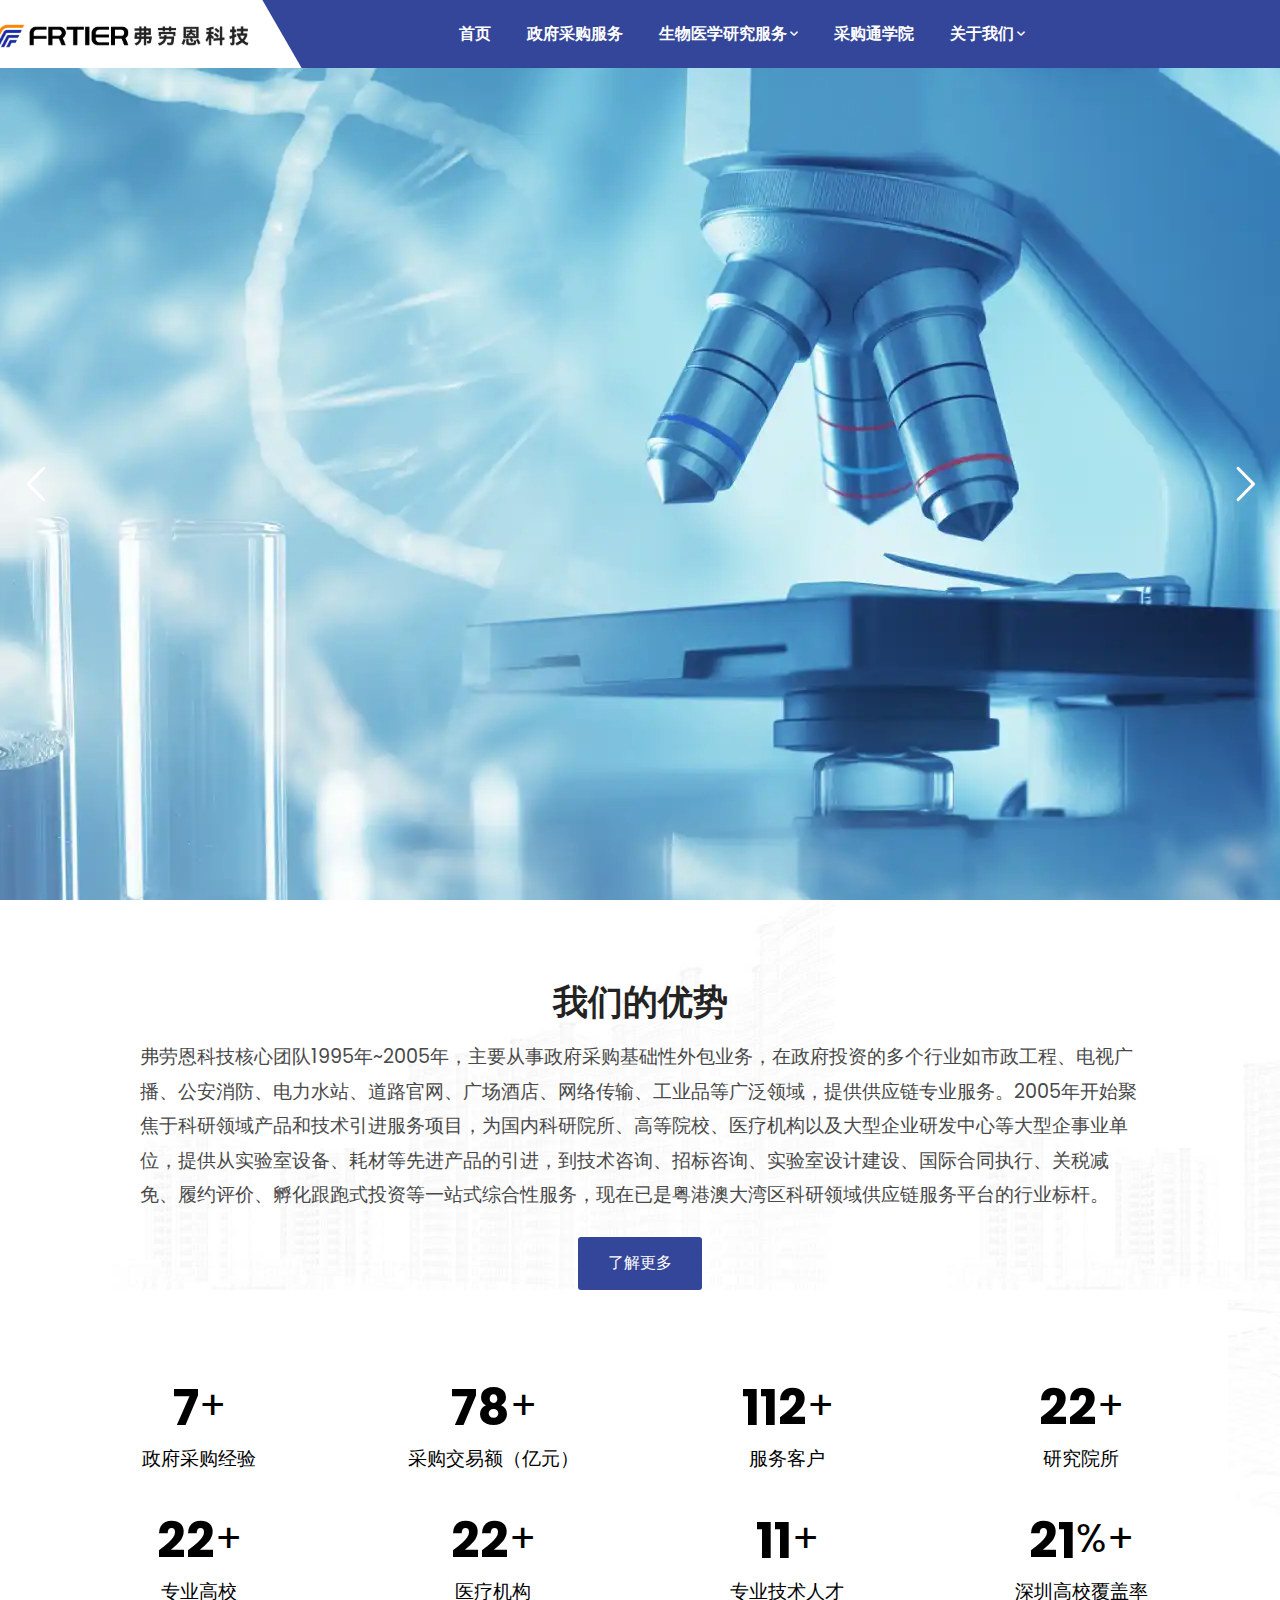
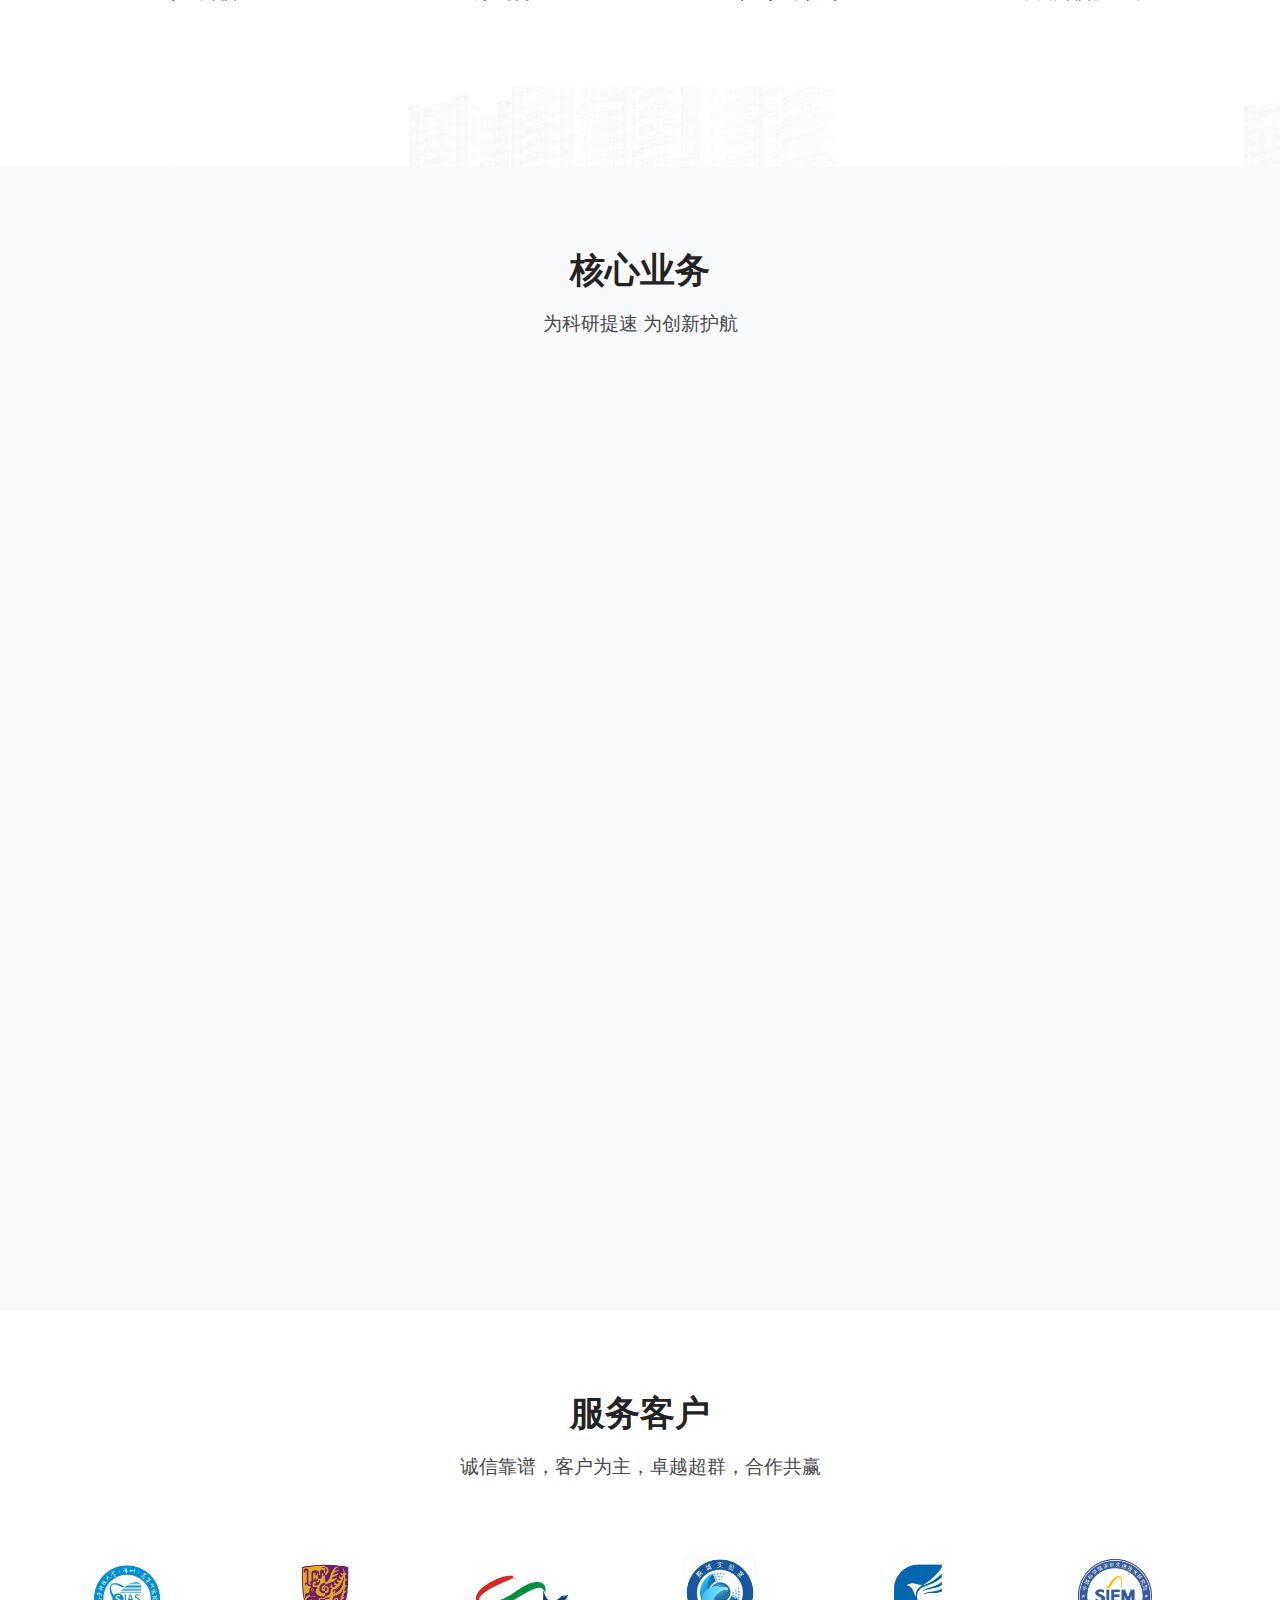
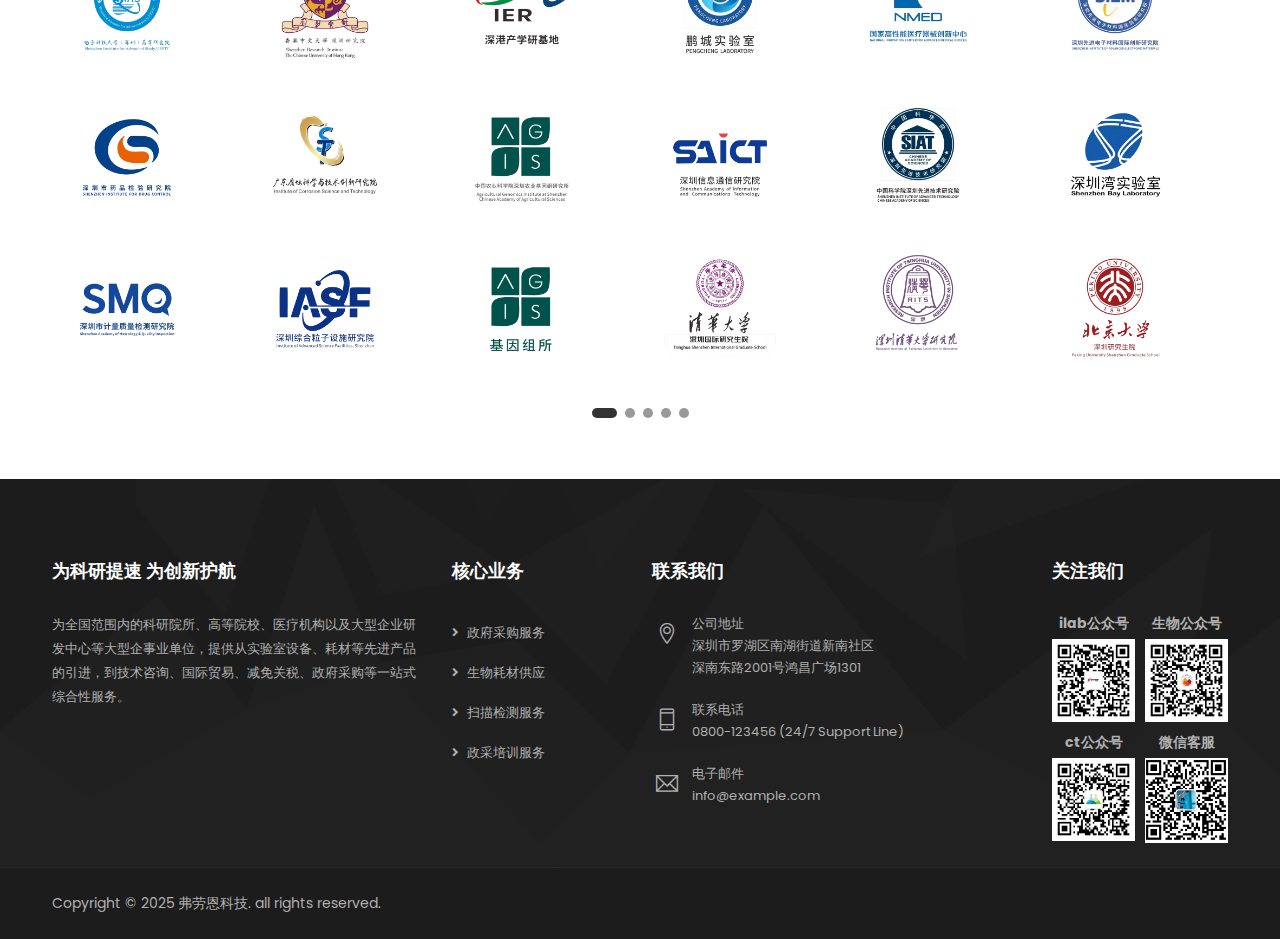
==== commit 5572e4f5: "finish version 1" ====
--- a/index.html
+++ b/index.html
@@ -159,7 +159,7 @@
 										data-paddingbottom="[2,2,2,2]" 
 										data-paddingleft="[0,0,0,0]" 
 										data-fontsize="[20, 20, 20, 20]" 
-										style="z-index: 9; white-space: nowrap; font-size: 12px; line-height: 22px; font-weight: 700; color: #ffffff; letter-spacing: 2px;font-family:Roboto;text-transform:uppercase;">致力于为你提供一站式科研服务
+										style="z-index: 9; white-space: nowrap; font-size: 12px; line-height: 22px; font-weight: 500; color: #ffffff; letter-spacing: 2px;font-family:Roboto;text-transform:uppercase;">致力于为你提供一站式科研服务
 									</div>
 									
 									<!-- 第二层文本 -->
@@ -183,7 +183,7 @@
 										data-paddingright="[0,0,0,0]"
 										data-paddingbottom="[0,0,0,0]"
 										data-paddingleft="[0,0,0,0]"
-										style="z-index: 6; min-width: 800px; max-width: 800px; font-weight:600;  line-height: 30px; white-space: normal; color: #fff; font-family: 'Poppins',sans-serif; text-shadow: 4px 4px 8px #000000;">           
+										style="z-index: 6; min-width: 800px; max-width: 800px; font-weight:600;  line-height: 30px; white-space: normal; color: #fff; font-family: 'Poppins',sans-serif; text-shadow: 4px 4px 8px #000000; letter-spacing: 4px;">           
 										30年<br>科研领域服务经验
 									</div>
 
@@ -194,7 +194,7 @@
 										data-hoffset="['0','0','0','0']" 
 										data-y="['middle','middle','middle','middle']" 
 										data-voffset="['-40','0','-5','-10']" 
-										data-width="['520','400','300','200']"
+										data-width="['560','400','300','200']"
 										data-height="2"
 										data-whitespace="nowrap"
 										data-type="shape" 
@@ -230,8 +230,8 @@
 										data-paddingright="[0,0,0,0]"
 										data-paddingbottom="[0,0,0,0]"
 										data-paddingleft="[0,0,0,0]"
-										style="z-index: 7; min-width: 640px; max-width: 640px; font-weight: 700; font-size: 24px; line-height: 30px; font-weight: 400; color: #fff; font-family: 'Poppins',sans-serif; letter-spacing: 2px;">
-										政府采购服务·生物耗材提供·生物扫描检测服务
+										style="z-index: 7; min-width: 640px; max-width: 640px; font-weight: 700; font-size: 24px; line-height: 30px; font-weight: 400; color: #fff; font-family: 'Poppins',sans-serif; letter-spacing: 2px; text-shadow: 4px 4px 8px #000000;">
+										政府采购服务<strong style="font-size: 28px; font-weight: 900;"> ·</strong> 生物耗材提供<strong style="font-size: 28px; font-weight: 900;"> · </strong>生物扫描检测服务
 									</div>
 									<!-- 第四层文本 -->
 									<div class="tp-caption" 
@@ -239,9 +239,9 @@
 										data-x="['left','left','left','right']" 
 										data-hoffset="['0','20','30','40']" 
 										data-y="['middle','middle','middle','middle']" 
-										data-voffset="['30','0','-5','-10']" 
-										data-fontsize="['12','10','8','6']"
-										data-lineheight="['15','35','30','25']"
+										data-voffset="['40','0','-5','-10']" 
+										data-fontsize="['14','12','10','8']"
+										data-lineheight="['20','35','30','25']"
 										data-width="['520','481','500','300']"
 										data-height="none"
 										data-whitespace="normal"
@@ -254,8 +254,8 @@
 										data-paddingright="[0,0,0,0]"
 										data-paddingbottom="[0,0,0,0]"
 										data-paddingleft="[0,0,0,0]"
-										style="z-index: 7; min-width: 640px; max-width: 1000px; font-size: 12px; font-weight: 400; color: #fff; font-family: 'Poppins',sans-serif;">
-										Govermment procurement services Provision of biological consumables Biological scanming and testing services
+										style="z-index: 7; min-width: 640px; max-width: 1000px; font-size: 14px; font-weight: 400; color: #fff; font-family: 'Poppins',sans-serif; text-shadow: 4px 4px 8px #000000; ">
+										Govermment procurement services<strong style="font-size: 14px; font-weight: 900;"> ·</strong> Provision of biological consumables<strong style="font-size: 14px; font-weight: 900;"> · </strong>Biological scanming and testing services
 									</div>
 									<!-- LAYER NR. 5 -->
 									
@@ -306,7 +306,7 @@
 										data-paddingright="[0,0,0,0]"
 										data-paddingbottom="[0,0,0,0]"
 										data-paddingleft="[0,0,0,0]"
-										style="z-index: 9; white-space: nowrap; font-size: 12px; line-height: 22px; font-weight: 700; color: #ffffff; letter-spacing: 2px;font-family:Roboto;text-transform:uppercase;">
+										style="z-index: 9; white-space: nowrap; font-size: 12px; line-height: 22px; font-weight: 500; color: #ffffff; letter-spacing: 2px;font-family:Roboto;text-transform:uppercase;">
 										致力于为你提供一站式科研服务
 									</div>
 
@@ -331,7 +331,7 @@
 										data-paddingright="[0,0,0,0]"
 										data-paddingbottom="[0,0,0,0]"
 										data-paddingleft="[0,0,0,0]"
-										style="z-index: 6; min-width: 800px; max-width: 800px; font-weight: 600;  line-height: 30px; white-space: normal; color: #fff; font-family: 'Poppins',sans-serif; text-shadow: 4px 4px 8px #000000;">           
+										style="z-index: 6; min-width: 800px; max-width: 800px; font-weight: 600; letter-spacing: 4px;  line-height: 30px; white-space: normal; color: #fff; font-family: 'Poppins',sans-serif; text-shadow: 4px 4px 8px #000000;">           
 										30年<br>科研领域服务经验
 									</div>
 
@@ -339,10 +339,10 @@
 									<div class="tp-caption tp-shape" 
 										id="slide-200-layer-white-line" 
 										data-x="['middle','middle','middle','middle']" 
-										data-hoffset="['170','20','30','40']" 
+										data-hoffset="['190','20','30','40']" 
 										data-y="['middle','middle','middle','middle']" 
 										data-voffset="['0','-20','-20','-20']" 
-										data-width="['520','400','300','200']"
+										data-width="['560','400','300','200']"
 										data-height="2"
 										data-whitespace="nowrap"
 										data-type="shape" 
@@ -378,8 +378,8 @@
 										data-paddingright="[0,0,0,0]"
 										data-paddingbottom="[0,0,0,0]"
 										data-paddingleft="[0,0,0,0]"
-										style="z-index: 7; min-width: 640px; max-width: 640px; font-weight: 700; font-size: 24px; line-height: 30px; font-weight: 400; color: #fff; font-family: 'Poppins',sans-serif; letter-spacing: 2px;">
-										政府采购服务·生物耗材提供·生物扫描检测服务
+										style="z-index: 7; min-width: 640px; max-width: 640px; font-weight: 700; font-size: 24px; line-height: 30px; font-weight: 400; color: #fff; font-family: 'Poppins',sans-serif; letter-spacing: 2px; text-shadow: 4px 4px 8px #000000;">
+										政府采购服务<strong style="font-size: 28px; font-weight: 900;"> ·</strong> 生物耗材提供<strong style="font-size: 28px; font-weight: 900;"> · </strong>生物扫描检测服务
 									</div>
 
 									<!-- 第四层文本 -->
@@ -388,9 +388,9 @@
 										data-x="['middle','middle','middle','middle']" 
 										data-hoffset="['170','20','30','40']" 
 										data-y="['middle','middle','middle','middle']" 
-										data-voffset="['70','0','-5','-10']" 
-										data-fontsize="['12','10','8','6']"
-										data-lineheight="['15','35','30','25']"
+										data-voffset="['80','0','-5','-10']" 
+										data-fontsize="['14','12','10','8']"
+										data-lineheight="['20','35','30','25']"
 										data-width="['520','481','500','300']"
 										data-height="none"
 										data-whitespace="normal"
@@ -403,8 +403,8 @@
 										data-paddingright="[0,0,0,0]"
 										data-paddingbottom="[0,0,0,0]"
 										data-paddingleft="[0,0,0,0]"
-										style="z-index: 7; min-width: 640px; max-width: 100px; font-size: 12px; font-weight: 400; color: #fff; font-family: 'Poppins',sans-serif;">
-										Govermment procurement services Provision of biological consumables Biological scanming and testing services
+										style="z-index: 7; min-width: 640px; max-width: 1000px; font-size: 14px; font-weight: 400; color: #fff; font-family: 'Poppins',sans-serif; text-shadow: 4px 4px 8px #000000; ">
+										Govermment procurement services<strong style="font-size: 14px; font-weight: 900;"> ·</strong> Provision of biological consumables<strong style="font-size: 14px; font-weight: 900;"> · </strong>Biological scanming and testing services
 									</div>
 									
 								</li>
@@ -455,7 +455,7 @@
 										data-paddingbottom="[2,2,2,2]" 
 										data-paddingleft="[0,0,0,0]" 
 										data-fontsize="[20, 20, 20, 20]" 
-										style="z-index: 9; white-space: nowrap; font-size: 12px; line-height: 22px; font-weight: 700; color: #ffffff; letter-spacing: 2px;font-family:Roboto;text-transform:uppercase;">致力于为你提供一站式科研服务
+										style="z-index: 9; white-space: nowrap; font-size: 12px; line-height: 22px; font-weight: 500; color: #ffffff; letter-spacing: 2px;font-family:Roboto;text-transform:uppercase;">致力于为你提供一站式科研服务
 									</div>
 									<div class="tp-caption tp-resizeme" 
 										id="slide-200-layer-4" 
@@ -477,7 +477,7 @@
 										data-paddingright="[0,0,0,0]"
 										data-paddingbottom="[0,0,0,0]"
 										data-paddingleft="[0,0,0,0]"
-										style="z-index: 6; min-width: 800px; max-width: 800px; font-weight: 600;  line-height: 30px; white-space: normal; color: #fff; font-family: 'Poppins',sans-serif; text-shadow: 4px 4px 8px #000000;">           
+										style="z-index: 6; min-width: 800px; max-width: 800px; font-weight: 600;  line-height: 30px; white-space: normal; color: #fff; font-family: 'Poppins',sans-serif; text-shadow: 4px 4px 8px #000000; letter-spacing: 4px;">           
 										30年<br>科研领域服务经验
 									</div>
 
@@ -488,7 +488,7 @@
 										data-hoffset="['-230','0','0','0']" 
 										data-y="['middle','middle','middle','middle']" 
 										data-voffset="['160','0','-5','-10']" 
-										data-width="['520','400','300','200']"
+										data-width="['560','400','300','200']"
 										data-height="2"
 										data-whitespace="nowrap"
 										data-type="shape" 
@@ -524,8 +524,8 @@
 										data-paddingright="[0,0,0,0]"
 										data-paddingbottom="[0,0,0,0]"
 										data-paddingleft="[0,0,0,0]"
-										style="z-index: 7; min-width: 640px; max-width: 640px; font-weight: 700; font-size: 24px; line-height: 30px; font-weight: 400; color: #fff; font-family: 'Poppins',sans-serif; letter-spacing: 2px;">
-										政府采购服务·生物耗材提供·生物扫描检测服务
+										style="z-index: 7; min-width: 640px; max-width: 640px; font-weight: 700; font-size: 24px; line-height: 30px; font-weight: 400; color: #fff; font-family: 'Poppins',sans-serif; letter-spacing: 2px; text-shadow: 4px 4px 8px #000000;">
+										政府采购服务<strong style="font-size: 28px; font-weight: 900;"> ·</strong> 生物耗材提供<strong style="font-size: 28px; font-weight: 900;"> · </strong>生物扫描检测服务
 									</div>
 									<!-- 第四层文本 -->
 									<div class="tp-caption" 
@@ -533,9 +533,9 @@
 										data-x="['left','left','left','right']" 
 										data-hoffset="['-230','20','30','40']" 
 										data-y="['middle','middle','middle','middle']" 
-										data-voffset="['230','0','-5','-10']" 
-										data-fontsize="['12','10','8','6']"
-										data-lineheight="['15','35','30','25']"
+										data-voffset="['240','0','-5','-10']" 
+										data-fontsize="['14','12','10','8']"
+										data-lineheight="['20','35','30','25']"
 										data-width="['520','481','500','300']"
 										data-height="none"
 										data-whitespace="normal"
@@ -548,8 +548,8 @@
 										data-paddingright="[0,0,0,0]"
 										data-paddingbottom="[0,0,0,0]"
 										data-paddingleft="[0,0,0,0]"
-										style="z-index: 7; min-width: 640px; max-width: 100px; font-size: 12px; font-weight: 400; color: #fff; font-family: 'Poppins',sans-serif;">
-										Govermment procurement services Provision of biological consumables Biological scanming and testing services
+										style="z-index: 7; min-width: 640px; max-width: 1000px; font-size: 14px; font-weight: 400; color: #fff; font-family: 'Poppins',sans-serif; text-shadow: 4px 4px 8px #000000; ">
+										Govermment procurement services<strong style="font-size: 14px; font-weight: 900;"> ·</strong> Provision of biological consumables<strong style="font-size: 14px; font-weight: 900;"> · </strong>Biological scanming and testing services
 									</div>
 									
 								</li>
@@ -574,7 +574,7 @@
 							<p style="font-size: larger; text-align: left; font-weight: 400; width: 100%; max-width: 1000px; line-height: 1.8;">弗劳恩科技核心团队1995年~2005年，主要从事政府采购基础性外包业务，在政府投资的多个行业如市政工程、电视广播、公安消防、电力水站、道路官网、广场酒店、网络传输、工业品等广泛领域，提供供应链专业服务。2005年开始聚焦于科研领域产品和技术引进服务项目，为国内科研院所、高等院校、医疗机构以及大型企业研发中心等大型企事业单位，提供从实验室设备、耗材等先进产品的引进，到技术咨询、招标咨询、实验室设计建设、国际合同执行、关税减免、履约评价、孵化跟跑式投资等一站式综合性服务，现在已是粤港澳大湾区科研领域供应链服务平台的行业标杆。</p>
 
 							<div class="text-center">
-								<a href="services-1.html" class="site-button btnhover13 button-md">了解更多</a> 
+								<a href="government-service.html" class="site-button btnhover13 button-md">了解更多</a> 
 							</div>
 
 							<div class="section-full content-inner bg-white bg-img-fix">
@@ -592,9 +592,9 @@
 											<div class="col-lg-3 col-md-6 col-sm-6 col-6 m-b30">
 												<div class="counter-style-1">
 													<div class="">
-														<span class="counter">50</span><span style="font-family:Roboto; font-size: 2.5em; font-weight:700; vertical-align: super;"> 亿+</span>
+														<span class="counter">350</span><span style="font-size: 2.5em; vertical-align: super;">+</span>
 													</div>
-													<span class="counter-text"style="font-family:Roboto; font-size:larger; font-weight: 400;" >采购交易额</span>
+													<span class="counter-text"style="font-family:Roboto; font-size:larger; font-weight: 400;" >采购交易额（亿元）</span>
 												</div>
 											</div>
 											<div class="col-lg-3 col-md-6 col-sm-6 col-6 m-b30">
@@ -1080,7 +1080,7 @@
 									</div>
 
 									<!-- 第6页 -->
-									<div >
+									<!-- <div >
 										<div style="display: grid; grid-template-columns: repeat(6, 1fr); gap: 10px; align-items: center;">
 											<div class=" radius style1">
 												<img src="images/customers/customer_0085.webp" loading="lazy" width="100" height="100" alt="" style="background-color: #979393;">
@@ -1109,7 +1109,7 @@
 											
 										</div>
 										
-									</div>
+									</div> -->
 								</div>
 							</div>
 						</div>
--- a/css/style.css
+++ b/css/style.css
@@ -4355,7 +4355,7 @@
 	 height: 220px;
 }
 .dlab-bnr-inr {
-    height: 220px;
+    height: 320px;
     background-size: cover;
     background-position: center center;
     display: table;
@@ -4443,7 +4443,7 @@
 		text-align:center;
 	}
 	.dlab-bnr-inr-entry h1{ 
-		margin-bottom:10px;
+		margin-bottom:20px;
 	}
 	.dlab-bnr-inr{
 		padding-bottom: 0;
--- a/css/skin/skin-2.css
+++ b/css/skin/skin-2.css
@@ -2,7 +2,7 @@
 :root {
     --color-primary: #344699; /* 新主色：深蓝色 */
     --color-secondry: #152332; /* 次色保持不变：深蓝灰 */
-    --color-hover: #e7232d; /* 悬停色保持不变：红色 */
+    --color-hover: #30119e; /* 悬停色保持不变：红色 */
     --rgba-primary-1: rgba(52, 70, 153, 0.1); /* 基于 #344699 */
     --rgba-primary-2: rgba(52, 70, 153, 0.2);
     --rgba-primary-3: rgba(52, 70, 153, 0.3);
--- a/css/templete.css
+++ b/css/templete.css
@@ -499,8 +499,13 @@
     margin-bottom: 30px;
 }
 .portfolio .dlab-gallery-box {
-    margin-bottom: 0px;
-	padding: 7px; 
+    /* margin-bottom: 0px;
+	padding: 7px;  */
+	/* border: 2px solid #ccc; 边框样式，可调整颜色和粗细 */
+    width: 80%; /* 占满 col-lg-2 的宽度 */
+    height: 100%; /* 固定高度，可根据需求调整 */
+    overflow: hidden; /* 防止内容溢出 */
+    box-sizing: border-box; /* 包含边框在内计算尺寸 */
 }
 .portfolio .btn {
     font-size: 12px; 
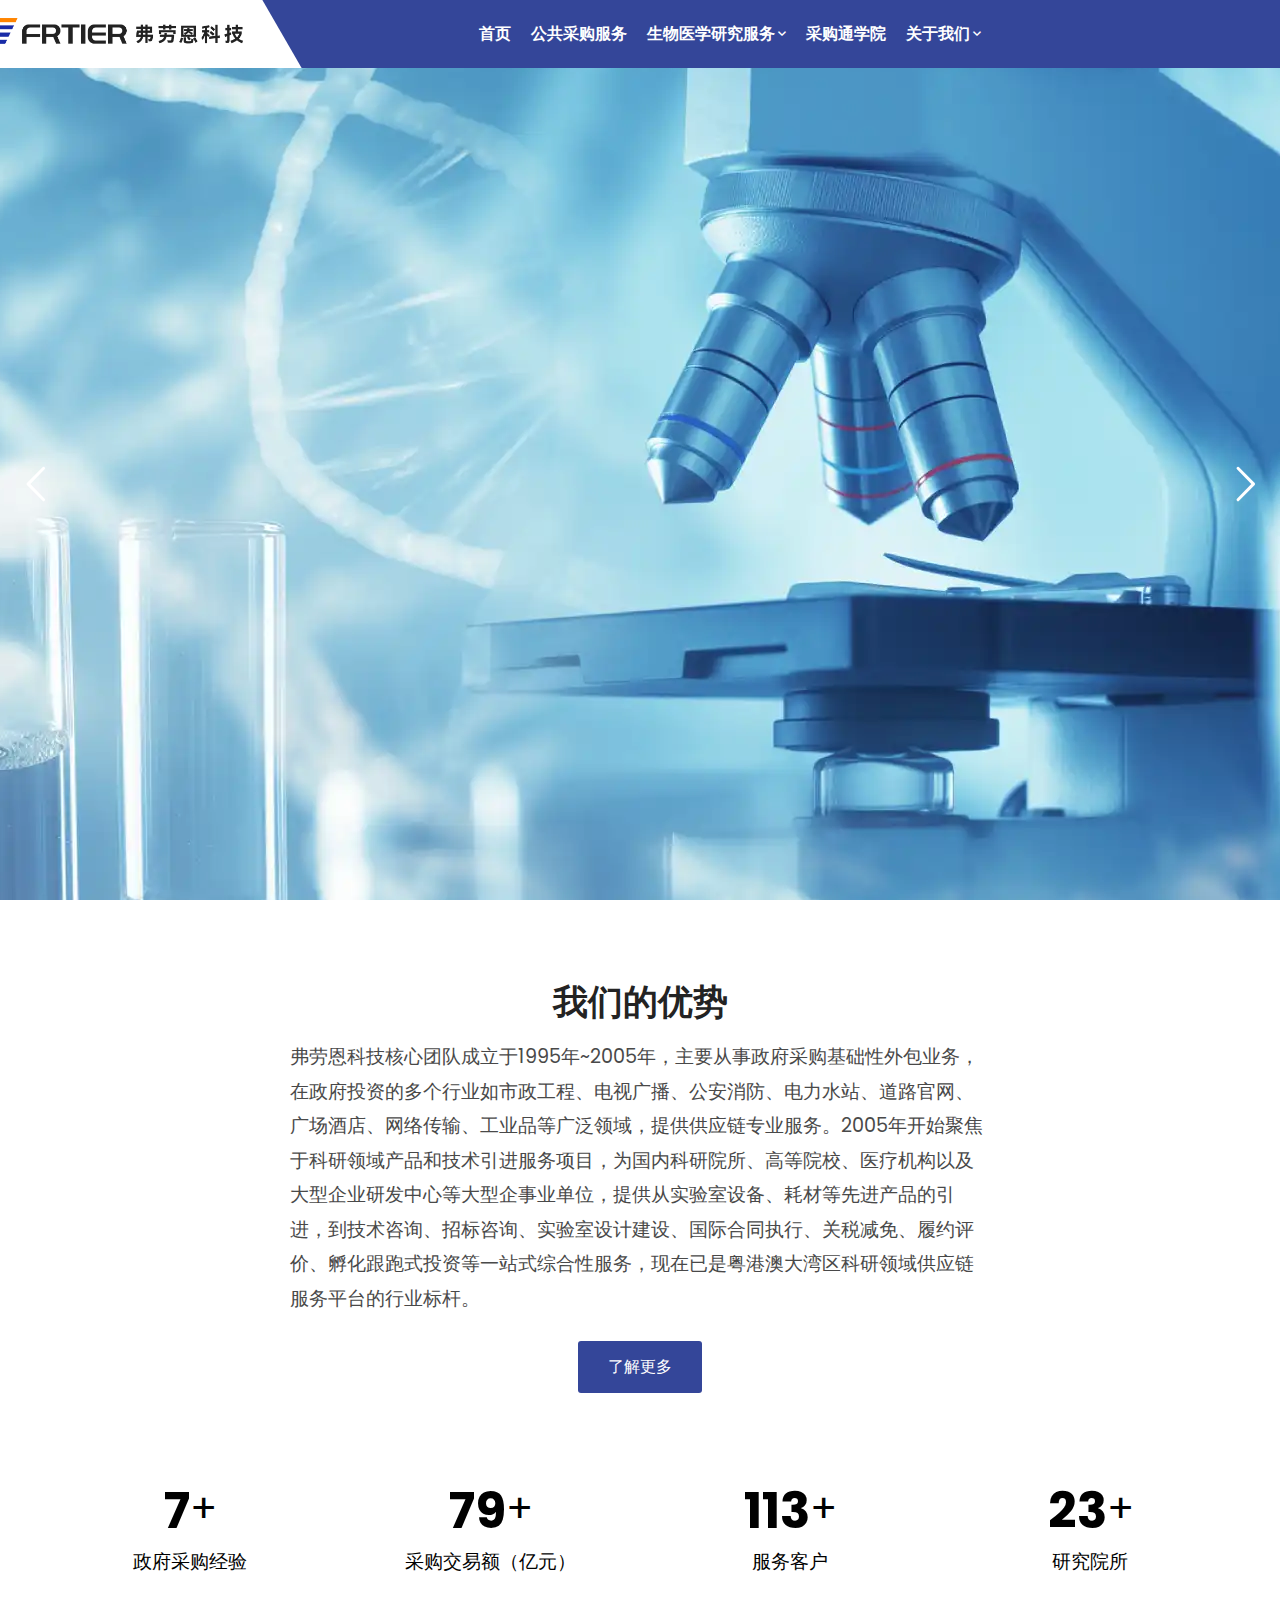
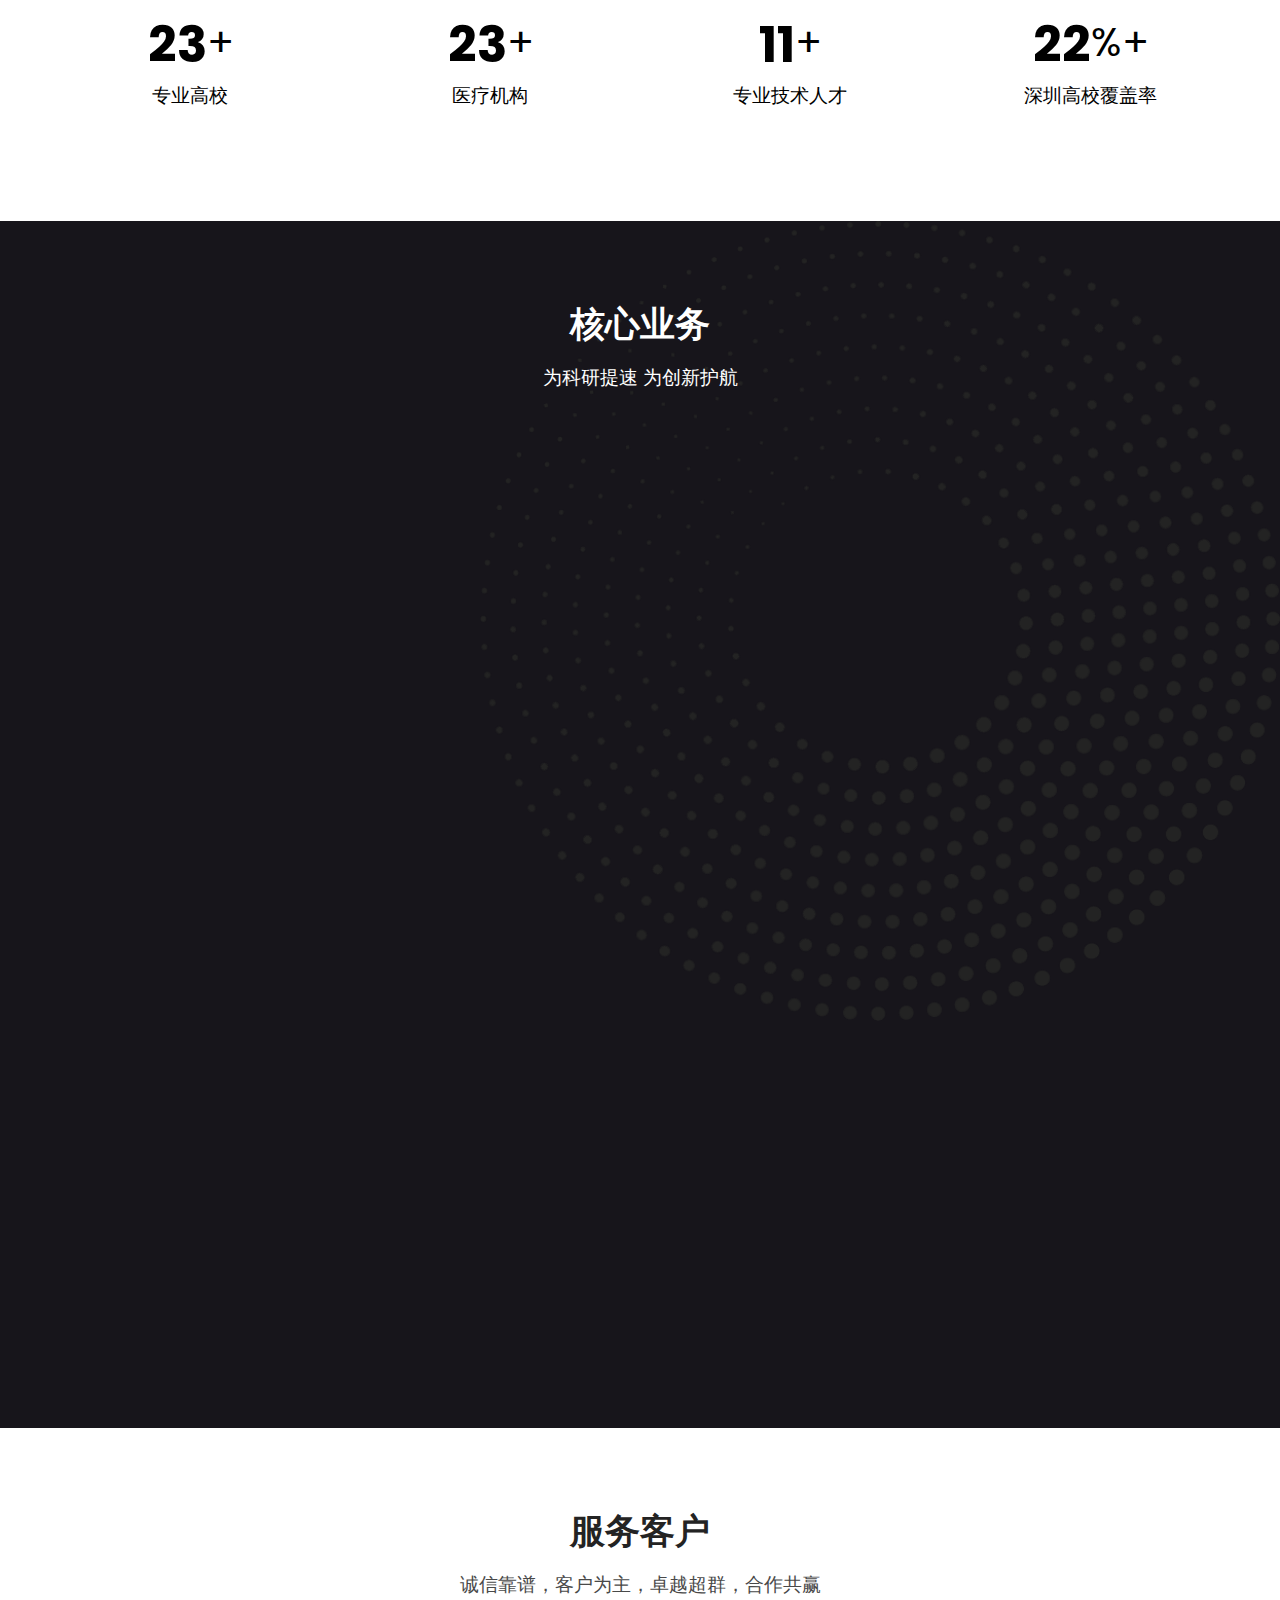
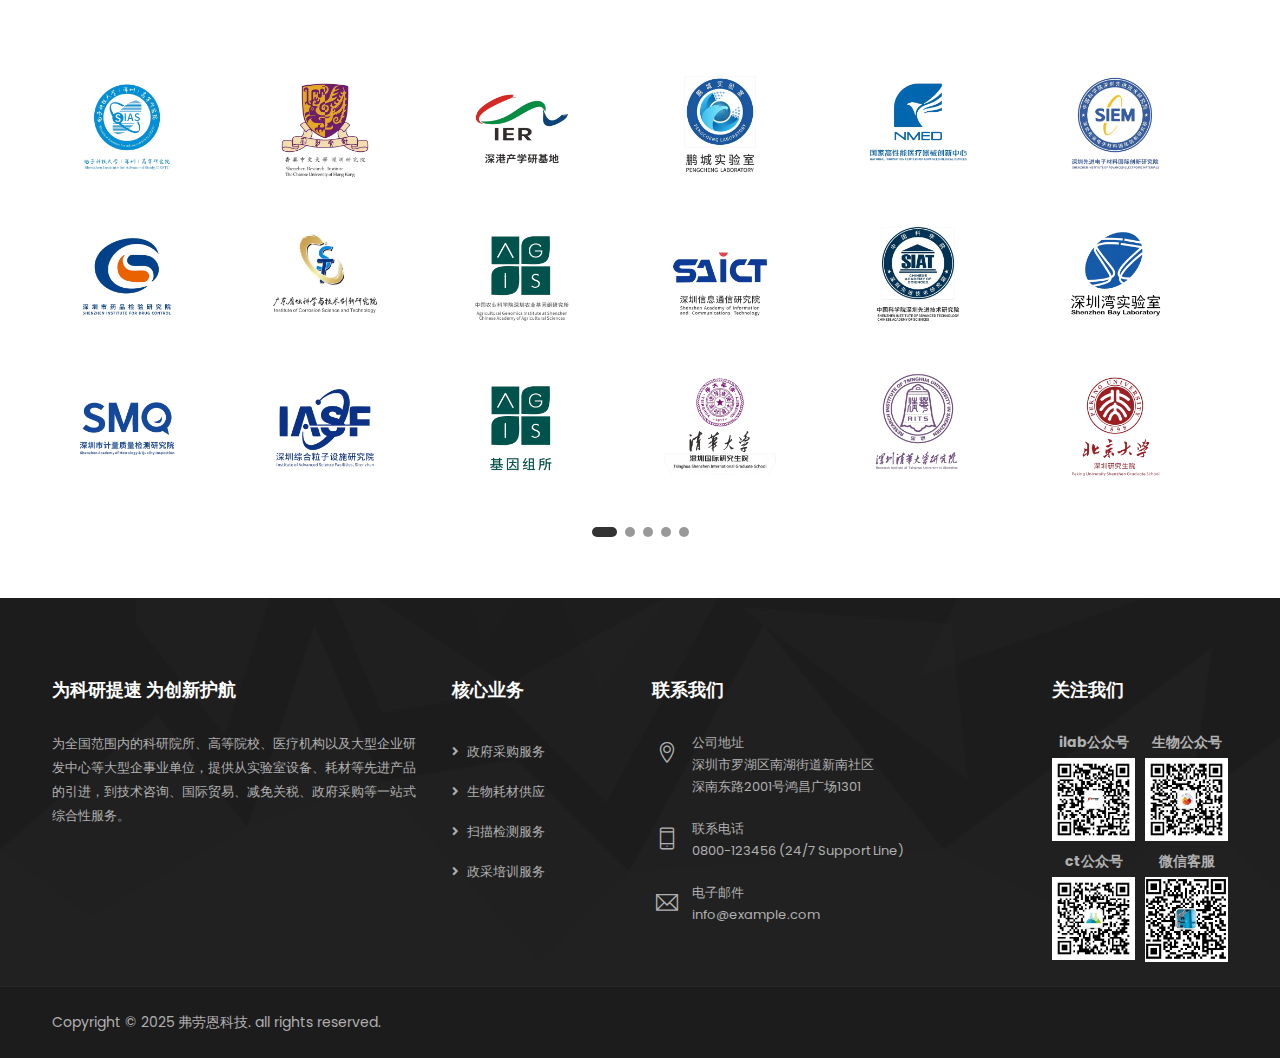
==== commit 98719f44: "update a lot" ====
--- a/index.html
+++ b/index.html
@@ -32,36 +32,47 @@
 	<link class="skin" rel="stylesheet" type="text/css" href="css/skin/skin-2.css">
 	<link rel="stylesheet" type="text/css" href="css/templete.css">
 	<link rel="stylesheet" type="text/css" href="css/custom-font.css">
+	<link rel="stylesheet" type="text/css" href="css/index.css">
 	<!-- Google Font -->
 	<style>
 	@import url('https://fonts.googleapis.com/css?family=Montserrat:100,100i,200,200i,300,300i,400,400i,500,500i,600,600i,700,700i,800,800i,900,900i|Open+Sans:300,300i,400,400i,600,600i,700,700i,800,800i|Playfair+Display:400,400i,700,700i,900,900i|Poppins:100,100i,200,200i,300,300i,400,400i,500,500i,600,600i,700,700i,800,800i,900,900i|Raleway:100,100i,200,200i,300,300i,400,400i,500,500i,600,600i,700,700i,800,800i,900,900i|Roboto+Condensed:300,300i,400,400i,700,700i|Roboto:100,100i,300,300i,400,400i,500,500i,700,700i,900,900i&display=swap');
-
-	.testimonial-two-dots .owl-items {
-    min-height: 540px; /* 假设每行 120px，三行共 360px，根据实际调整 */
-}
-	
-	.customer-logo {
-    /* display: block; */
-    width: 150px;
-    height: 150px;
-    object-fit: contain;/*  确保图片按比例缩放 */
-}
-
-	.customer-logo-rect {
-		display: block;
-		width: 150px;
-		height: 150px;
-		object-fit: contain;  /* 确保图片按比例缩放 */
+	
+
+	.list-text {
+		font-family: Roboto;
+		font-size: larger;
+		line-height: 1.8;
+		color: #000;
+		font-weight: 600;
+		hover {
+			color: #000;
+		}
 	}
 
-	/* 图片容器放大 */
-	.radius.style1 {
-		width: 150px; /* 新宽度 */
-		height: 150px; /* 新高度 */
-		display: flex;
-		align-items: center;
-		justify-content: center;
-	}
+	@media (max-width: 768px) {
+        .custom-paragraph {
+            font-size: medium !important; /* 缩小字体 */
+            max-width: 100% !important; /* 铺满宽度 */
+            padding: 0 10px; /* 可选：左右内边距，避免贴边 */
+			line-height: 1.6 !important;
+        }
+		
+    }
+	
+	@media (max-width: 768px) {
+        .counter-style-1 .counter {
+            font-size: 36px !important; /* 缩小计数器数字 */
+        }
+        .counter-style-1 span[style*="font-size: 2.5em"] {
+            font-size: 1.5em !important; /* 缩小加号 */
+        }
+        .counter-text {
+            font-size: medium !important; /* 缩小文本 */
+        }
+        .col-6 {
+            padding: 0 5px; /* 调整列间距，避免过于拥挤 */
+        }
+    }
 
 
 	</style>
@@ -94,7 +105,64 @@
 <div id="loading-area"></div>
     <!-- header -->
 
-	<div id="header"></div>
+	<header class="site-header mo-left header navstyle1">
+		<!-- main header -->
+        <div class="sticky-header main-bar-wraper header-curve navbar-expand-lg">
+            <div class="main-bar clearfix bg-primary">
+                <div class="container clearfix">
+                    <!-- website logo -->
+                    <div class="logo-header mostion logo-dark">
+						<img src="images/logo_frtier.png" alt="Desktop Logo" class="logo-desktop">
+                        <img src="images/logo_mobile.png" alt="Mobile Logo" class="logo-mobile">
+					</div>
+                    <!-- nav toggle button -->
+                    <button class="navbar-toggler collapsed navicon justify-content-end" type="button" data-bs-toggle="collapse" data-bs-target="#navbarNavDropdown" aria-controls="navbarNavDropdown" aria-expanded="false" aria-label="Toggle navigation">
+						<span></span>
+						<span></span>
+						<span></span>
+					</button>
+
+                    <!-- main nav -->
+                    <div class="header-nav navbar-collapse collapse justify-content-center" id="navbarNavDropdown">
+						<div class="logo-header d-md-block d-lg-none">
+							<a href="index.html"><img src="images/logo_frtier.png" alt=""></a>
+						</div>
+                        <ul class="nav navbar-nav">	
+							<li class="active">
+								<a href="javascript:;">首页</a>
+							</li>
+
+
+							<li>
+								<a href="government-service.html">公共采购服务</a>
+							</li>
+							<li>
+								<a href="javascript:;">生物医学研究服务<i class="fas fa-chevron-down"></i></a>
+								<ul class="sub-menu right">
+									<li><a href="https://www.frontbiomedical.com/" target="_blank">生物耗材</a></li>
+                                	<li><a href="#">扫描检测</a></li>
+								</ul>
+							</li>
+							<li>
+								<a href="javascript:;">采购通学院</a>
+								
+							</li>
+							<li>
+								<a href="javascript:;">关于我们<i class="fas fa-chevron-down"></i></a>
+								<ul class="sub-menu right">
+									<li><a href="introduction.html">公司简介</a></li>
+									<li><a href="customers.html">服务客户</a></li>
+									<li><a href="contact.html">联系我们</a></li>
+								</ul>
+							</li>
+						</ul>	
+							
+                    </div>
+                </div>
+            </div>
+        </div>
+        <!-- main header END -->
+    </header>
     <!-- header END -->
 
     <!-- Content -->
@@ -115,34 +183,35 @@
 									<!-- LAYER NR. 1 -->
 									<!-- LAYERS -->
 
-										<div class="tp-caption tp-shape tp-shapewrapper " id="slide-100-layer" 
-											data-x="['center','center','center','center']" 
-											data-hoffset="['0','0','0','0']" 
-											data-y="['middle','middle','middle','middle']" 
-											data-voffset="['0','0','0','0']" 
-											data-whitespace="nowrap" 
-											data-type="shape" 
-											data-basealign="slide" 
-											data-responsive_offset="off" 
-											data-responsive="off" 
-											data-frames='[{"from":"opacity:0;","speed":1000,"to":"o:1;","delay":0,"ease":"Power4.easeOut"},{"delay":"wait","speed":1000,"to":"opacity:0;","ease":"Power4.easeOut"}]' 
-											data-textAlign="['left','left','left','left']" 
-											data-paddingtop="[0,0,0,0]" 
-											data-paddingright="[0,0,0,0]" 
-											data-paddingbottom="[0,0,0,0]" 
-											data-paddingleft="[0,0,0,0]" 
-											style="z-index: 2; position: relative; display: inline-block; background-color: rgba(0, 0, 0, 0.1);">
-											<img src="images/hero1.webp" alt="" style="display: block; max-width: 100%; height: auto;">
-										</div>
-										<!-- LAYER NR. 1 -->
-
-									
+									<div class="tp-caption tp-shape tp-shapewrapper " id="slide-100-layer" 
+										data-x="['center','center','center','center']" 
+										data-hoffset="['0','0','0','0']" 
+										data-y="['middle','middle','middle','middle']" 
+										data-voffset="['0','0','0','0']" 
+										data-whitespace="nowrap" 
+										data-type="shape" 
+										data-basealign="slide" 
+										data-responsive_offset="off" 
+										data-responsive="off" 
+										data-frames='[{"from":"opacity:0;","speed":1000,"to":"o:1;","delay":0,"ease":"Power4.easeOut"},{"delay":"wait","speed":1000,"to":"opacity:0;","ease":"Power4.easeOut"}]' 
+										data-textAlign="['left','left','left','left']" 
+										data-paddingtop="[0,0,0,0]" 
+										data-paddingright="[0,0,0,0]" 
+										data-paddingbottom="[0,0,0,0]" 
+										data-paddingleft="[0,0,0,0]" 
+										style="z-index: 2; position: relative; display: inline-block; background-color: rgba(0, 0, 0, 0.1);">
+										<img src="images/hero1.webp" alt="" style="display: block; max-width: 100%; height: auto;">
+									</div>
+									<!-- LAYER NR. 1 -->
+
+								
+									<!-- 第一层文本 -->
 									<div class="tp-caption tp-resizeme" 
 										id="slide-29-layer-3" 
-										data-x="['left','left','left','left']" 
+										data-x="['left','center','center','center']" 
 										data-hoffset="['0','0','0','0']" 
-										data-y="['top','top','top','top']"  
-										data-voffset="['180','280','280','280']"
+										data-y="['top','top','middle','middle']"  
+										data-voffset="['180','300','-120','-150']"
 										data-width="none" 
 										data-height="none" 
 										data-whitespace="nowrap" 
@@ -158,19 +227,19 @@
 										data-paddingright="[0,0,0,0]" 
 										data-paddingbottom="[2,2,2,2]" 
 										data-paddingleft="[0,0,0,0]" 
-										data-fontsize="[20, 20, 20, 20]" 
+										data-fontsize="['18','18','18','18']"
 										style="z-index: 9; white-space: nowrap; font-size: 12px; line-height: 22px; font-weight: 500; color: #ffffff; letter-spacing: 2px;font-family:Roboto;text-transform:uppercase;">致力于为你提供一站式科研服务
 									</div>
-									
+
 									<!-- 第二层文本 -->
 									<div class="tp-caption" 
 										id="slide-200-layer-3" 
-										data-x="['left','left','left','left']" 
+										data-x="['left','center','center','center']" 
 										data-hoffset="['0','0','0','0']"  
 										data-y="['middle','middle','middle','middle']" 
-										data-voffset="['-140','0','0','0']" 
+										data-voffset="['-140','-80','0','-60']" 
 										data-fontsize="['65','40','40','30']"
-										data-lineheight="['80','40','40','30']"
+										data-lineheight="['80','50','40','30']"
 										data-width="['640','481','500','300']"
 										data-height="none"
 										data-whitespace="normal"
@@ -178,7 +247,7 @@
 										data-responsive_offset="off" 
 										data-responsive="off"
 										data-frames='[{"delay":900,"speed":2000,"frame":"0","from":"z:0;rX:0;rY:0;rZ:0;sX:1.1;sY:1.1;skX:0;skY:0;opacity:0;","color":"#000000","to":"o:1;","ease":"Power3.easeInOut"},{"delay":"wait","speed":500,"frame":"999","color":"#000000","to":"opacity:0;","ease":"nothing"}]'
-										data-textAlign="['left','left','center','center']"
+										data-textAlign="['left','center','center','center']"
 										data-paddingtop="[0,0,0,0]"
 										data-paddingright="[0,0,0,0]"
 										data-paddingbottom="[0,0,0,0]"
@@ -187,14 +256,14 @@
 										30年<br>科研领域服务经验
 									</div>
 
-									<!-- 新增白线层 -->
+									<!-- 白线层 -->
 									<div class="tp-caption tp-shape" 
 										id="slide-200-layer-white-line" 
-										data-x="['left','left','left','left']" 
+										data-x="['left','center','center','center']" 
 										data-hoffset="['0','0','0','0']" 
 										data-y="['middle','middle','middle','middle']" 
-										data-voffset="['-40','0','-5','-10']" 
-										data-width="['560','400','300','200']"
+										data-voffset="['-40','-20','50','-20']" 
+										data-width="['560','340','300','280']"
 										data-height="2"
 										data-whitespace="nowrap"
 										data-type="shape" 
@@ -208,24 +277,24 @@
 										data-paddingleft="[0,0,0,0]"
 										style="z-index: 7; background-color: #fff;">
 									</div>
-									
-									<!-- LAYER NR. 3 -->
+
+									<!-- 第三层文本 -->
 									<div class="tp-caption" 
 										id="slide-200-layer-3" 
-										data-x="['left','left','left','left']" 
-										data-hoffset="['0','20','30','40']" 
+										data-x="['left','center','center','center']" 
+										data-hoffset="['0','20','0','0']" 
 										data-y="['middle','middle','middle','middle']" 
-										data-voffset="['0','0','-5','-10']" 
+										data-voffset="['0','20','70','20']" 
 										data-fontsize="['24','20','18','16']"
 										data-lineheight="['40','35','30','25']"
-										data-width="['640','481','500','300']"
+										data-width="['640','500','500','300']"
 										data-height="none"
 										data-whitespace="normal"
 										data-type="text" 
 										data-responsive_offset="off" 
 										data-responsive="off"
 										data-frames='[{"delay":900,"speed":2000,"frame":"0","from":"z:0;rX:0;rY:0;rZ:0;sX:1.1;sY:1.1;skX:0;skY:0;opacity:0;","color":"#000000","to":"o:1;","ease":"Power3.easeInOut"},{"delay":"wait","speed":500,"frame":"999","color":"#000000","to":"opacity:0;","ease":"nothing"}]'
-										data-textAlign="['left','left','center','center']"
+										data-textAlign="['left','center','center','center']"
 										data-paddingtop="[0,0,0,0]"
 										data-paddingright="[0,0,0,0]"
 										data-paddingbottom="[0,0,0,0]"
@@ -233,23 +302,24 @@
 										style="z-index: 7; min-width: 640px; max-width: 640px; font-weight: 700; font-size: 24px; line-height: 30px; font-weight: 400; color: #fff; font-family: 'Poppins',sans-serif; letter-spacing: 2px; text-shadow: 4px 4px 8px #000000;">
 										政府采购服务<strong style="font-size: 28px; font-weight: 900;"> ·</strong> 生物耗材提供<strong style="font-size: 28px; font-weight: 900;"> · </strong>生物扫描检测服务
 									</div>
+
 									<!-- 第四层文本 -->
 									<div class="tp-caption" 
 										id="slide-200-layer-3" 
-										data-x="['left','left','left','right']" 
-										data-hoffset="['0','20','30','40']" 
+										data-x="['left','center','center','center']" 
+										data-hoffset="['0','20','0','0']" 
 										data-y="['middle','middle','middle','middle']" 
-										data-voffset="['40','0','-5','-10']" 
-										data-fontsize="['14','12','10','8']"
-										data-lineheight="['20','35','30','25']"
+										data-voffset="['40','60','120','100']" 
+										data-fontsize="['14','12','12','12']"
+										data-lineheight="['20','20','20','14']"
 										data-width="['520','481','500','300']"
 										data-height="none"
 										data-whitespace="normal"
 										data-type="text" 
-										data-responsive_offset="off" 
-										data-responsive="off"
+										data-responsive_offset="on" 
+										data-responsive="on"
 										data-frames='[{"delay":900,"speed":2000,"frame":"0","from":"z:0;rX:0;rY:0;rZ:0;sX:1.1;sY:1.1;skX:0;skY:0;opacity:0;","color":"#000000","to":"o:1;","ease":"Power3.easeInOut"},{"delay":"wait","speed":500,"frame":"999","color":"#000000","to":"opacity:0;","ease":"nothing"}]'
-										data-textAlign="['left','left','center','center']"
+										data-textAlign="['left','center','center','center']"
 										data-paddingtop="[0,0,0,0]"
 										data-paddingright="[0,0,0,0]"
 										data-paddingbottom="[0,0,0,0]"
@@ -265,35 +335,62 @@
 									<!-- MAIN IMAGE -->
 									
 									<!-- LAYER NR. 1 -->
-									<div class="tp-caption tp-shape tp-shapewrapper " id="slide-200-layer" 
-									data-x="['center','center','center','center']" 
-									data-hoffset="['0','0','0','0']" 
-									data-y="['middle','middle','middle','middle']" 
-									data-voffset="['0','0','0','0']" 
-									data-whitespace="nowrap" 
-									data-type="shape" 
-									data-basealign="slide" 
-									data-responsive_offset="off" 
-									data-responsive="off" 
-									data-frames='[{"from":"opacity:0;","speed":1000,"to":"o:1;","delay":0,"ease":"Power4.easeOut"},{"delay":"wait","speed":1000,"to":"opacity:0;","ease":"Power4.easeOut"}]' 
-									data-textAlign="['left','left','left','left']" 
-									data-paddingtop="[0,0,0,0]" 
-									data-paddingright="[0,0,0,0]" 
-									data-paddingbottom="[0,0,0,0]" 
-									data-paddingleft="[0,0,0,0]" 
-									style="z-index: 2; position: relative; display: inline-block; background-color: rgba(0, 0, 0, 0.1);">
-								   <img src="images/hero2.webp" alt="" style="display: block; max-width: 100%; height: auto;">
-							   </div>
+									<div class="tp-caption tp-shape tp-shapewrapper " 
+										id="slide-200-layer-4" 
+										data-x="['center','center','center','center']" 
+										data-hoffset="['0','0','0','0']" 
+										data-y="['middle','middle','middle','middle']" 
+										data-voffset="['0','0','0','0']" 
+										data-whitespace="nowrap" 
+										data-type="shape" 
+										data-basealign="slide" 
+										data-responsive_offset="off" 
+										data-responsive="off" 
+										data-frames='[{"from":"opacity:0;","speed":1000,"to":"o:1;","delay":0,"ease":"Power4.easeOut"},{"delay":"wait","speed":1000,"to":"opacity:0;","ease":"Power4.easeOut"}]' 
+										data-textAlign="['left','left','left','left']" 
+										data-paddingtop="[0,0,0,0]" 
+										data-paddingright="[0,0,0,0]" 
+										data-paddingbottom="[0,0,0,0]" 
+										data-paddingleft="[0,0,0,0]" 
+										style="z-index: 2; position: relative; display: inline-block; background-color: rgba(0, 0, 0, 0.1);">
+										<img src="images/hero2.webp" alt="" style="display: block; max-width: 100%; height: auto;">
+									</div>
 									
 									<!-- 第一层文本 -->
+									<div class="tp-caption tp-resizeme" 
+										id="slide-200-layer-4" 
+										data-x="['center','center','center','center']" 
+										data-hoffset="['90','0','0','0']" 
+										data-y="['middle','top','middle','middle']"  
+										data-voffset="['-200','300','-120','-100']"
+										data-width="none" 
+										data-height="none" 
+										data-whitespace="nowrap" 
+										data-type="text" 
+										data-responsive_offset="on" 
+										data-frames='[{"delay":"+1360","speed":570,"frame":"0","from":"y:-50px;opacity:0;","to":"o:1;","ease":"Power3.easeInOut"},{"delay":"wait","speed":300,"frame":"999","to":"opacity:0;","ease":"Power3.easeInOut"}]' 
+										data-margintop="[0,0,0,0]" 
+										data-marginright="[0,0,0,0]" 
+										data-marginbottom="[0,0,0,0]" 
+										data-marginleft="[0,0,0,0]" 
+										data-textAlign="['inherit','inherit','inherit','inherit']" 
+										data-paddingtop="[0,0,0,0]" 
+										data-paddingright="[0,0,0,0]" 
+										data-paddingbottom="[2,2,2,2]" 
+										data-paddingleft="[0,0,0,0]" 
+										data-fontsize="['18','18','18','18']"
+										style="z-index: 9; white-space: nowrap; font-size: 12px; line-height: 22px; font-weight: 500; color: #ffffff; letter-spacing: 2px;font-family:Roboto;text-transform:uppercase;">致力于成为全球领先的生物医学耗材供应商
+									</div>
+
+									<!-- 第二层文本 -->
 									<div class="tp-caption" 
 										id="slide-200-layer-4" 
-										data-x="['right','right','right','right']" 
-										data-hoffset="['10','20','30','40']" 
-										data-y="['top','top','top','top']" 
-										data-voffset="['200','100','100','100']" 
-										data-fontsize="['18','16','14','14']"
-										data-lineheight="['30','30','26','26']"
+										data-x="['right','center','center','center']" 
+										data-hoffset="['10','0','0','0']"  
+										data-y="['middle','middle','middle','middle']" 
+										data-voffset="['-100','-80','-40','-40']" 
+										data-fontsize="['65','40','40','30']"
+										data-lineheight="['80','50','40','30']"
 										data-width="['640','481','500','300']"
 										data-height="none"
 										data-whitespace="normal"
@@ -301,48 +398,23 @@
 										data-responsive_offset="off" 
 										data-responsive="off"
 										data-frames='[{"delay":900,"speed":2000,"frame":"0","from":"z:0;rX:0;rY:0;rZ:0;sX:1.1;sY:1.1;skX:0;skY:0;opacity:0;","color":"#000000","to":"o:1;","ease":"Power3.easeInOut"},{"delay":"wait","speed":500,"frame":"999","color":"#000000","to":"opacity:0;","ease":"nothing"}]'
-										data-textAlign="['left','left','center','center']"
-										data-paddingtop="[0,0,0,0]"
-										data-paddingright="[0,0,0,0]"
-										data-paddingbottom="[0,0,0,0]"
-										data-paddingleft="[0,0,0,0]"
-										style="z-index: 9; white-space: nowrap; font-size: 12px; line-height: 22px; font-weight: 500; color: #ffffff; letter-spacing: 2px;font-family:Roboto;text-transform:uppercase;">
-										致力于为你提供一站式科研服务
-									</div>
-
-									<!-- 第二层文本 -->
-									<div class="tp-caption" 
-										id="slide-200-layer-4" 
-										data-x="['right','right','right','right']" 
-										data-hoffset="['10','20','30','40']"  
-										data-y="['middle','middle','middle','middle']" 
-										data-voffset="['-100','-100','-100','-90']" 
-										data-fontsize="['65','40','40','30']"
-										data-lineheight="['80','40','40','30']"
-										data-width="['640','481','500','300']"
-										data-height="none"
-										data-whitespace="normal"
-										data-type="text" 
-										data-responsive_offset="off" 
-										data-responsive="off"
-										data-frames='[{"delay":900,"speed":2000,"frame":"0","from":"z:0;rX:0;rY:0;rZ:0;sX:1.1;sY:1.1;skX:0;skY:0;opacity:0;","color":"#000000","to":"o:1;","ease":"Power3.easeInOut"},{"delay":"wait","speed":500,"frame":"999","color":"#000000","to":"opacity:0;","ease":"nothing"}]'
-										data-textAlign="['left','left','center','center']"
+										data-textAlign="['left','center','center','center']"
 										data-paddingtop="[0,0,0,0]"
 										data-paddingright="[0,0,0,0]"
 										data-paddingbottom="[0,0,0,0]"
 										data-paddingleft="[0,0,0,0]"
 										style="z-index: 6; min-width: 800px; max-width: 800px; font-weight: 600; letter-spacing: 4px;  line-height: 30px; white-space: normal; color: #fff; font-family: 'Poppins',sans-serif; text-shadow: 4px 4px 8px #000000;">           
-										30年<br>科研领域服务经验
+										服务超200+实验室
 									</div>
 
 									<!-- 新增白线层 -->
 									<div class="tp-caption tp-shape" 
 										id="slide-200-layer-white-line" 
-										data-x="['middle','middle','middle','middle']" 
-										data-hoffset="['190','20','30','40']" 
+										data-x="['middle','middle','center','center']" 
+										data-hoffset="['210','0','0','0']" 
 										data-y="['middle','middle','middle','middle']" 
-										data-voffset="['0','-20','-20','-20']" 
-										data-width="['560','400','300','200']"
+										data-voffset="['-40','-20','0','-20']" 
+										data-width="['580','340','300','300']"
 										data-height="2"
 										data-whitespace="nowrap"
 										data-type="shape" 
@@ -356,41 +428,40 @@
 										data-paddingleft="[0,0,0,0]"
 										style="z-index: 7; background-color: #fff;">
 									</div>
-
 									<!-- 第三层文本 -->
 									<div class="tp-caption" 
 										id="slide-200-layer-4" 
-										data-x="['right','right','right','right']" 
-										data-hoffset="['10','20','30','40']" 
+										data-x="['right','center','center','center']" 
+										data-hoffset="['10','20','0','0']" 
 										data-y="['middle','middle','middle','middle']" 
-										data-voffset="['40','0','-5','-10']" 
+										data-voffset="['0','20','40','0']" 
 										data-fontsize="['24','20','18','16']"
 										data-lineheight="['40','35','30','25']"
-										data-width="['640','481','500','300']"
+										data-width="['640','500','500','300']"
 										data-height="none"
 										data-whitespace="normal"
 										data-type="text" 
 										data-responsive_offset="off" 
 										data-responsive="off"
 										data-frames='[{"delay":900,"speed":2000,"frame":"0","from":"z:0;rX:0;rY:0;rZ:0;sX:1.1;sY:1.1;skX:0;skY:0;opacity:0;","color":"#000000","to":"o:1;","ease":"Power3.easeInOut"},{"delay":"wait","speed":500,"frame":"999","color":"#000000","to":"opacity:0;","ease":"nothing"}]'
-										data-textAlign="['left','left','center','center']"
+										data-textAlign="['left','center','center','center']"
 										data-paddingtop="[0,0,0,0]"
 										data-paddingright="[0,0,0,0]"
 										data-paddingbottom="[0,0,0,0]"
 										data-paddingleft="[0,0,0,0]"
 										style="z-index: 7; min-width: 640px; max-width: 640px; font-weight: 700; font-size: 24px; line-height: 30px; font-weight: 400; color: #fff; font-family: 'Poppins',sans-serif; letter-spacing: 2px; text-shadow: 4px 4px 8px #000000;">
-										政府采购服务<strong style="font-size: 28px; font-weight: 900;"> ·</strong> 生物耗材提供<strong style="font-size: 28px; font-weight: 900;"> · </strong>生物扫描检测服务
+										华南地区最大血清进口商
 									</div>
 
 									<!-- 第四层文本 -->
-									<div class="tp-caption" 
+									<!-- <div class="tp-caption" 
 										id="slide-200-layer-4" 
-										data-x="['middle','middle','middle','middle']" 
-										data-hoffset="['170','20','30','40']" 
+										data-x="['middle','middle','center','center']" 
+										data-hoffset="['170','20','0','0']" 
 										data-y="['middle','middle','middle','middle']" 
-										data-voffset="['80','0','-5','-10']" 
+										data-voffset="['80','60','80','90']" 
 										data-fontsize="['14','12','10','8']"
-										data-lineheight="['20','35','30','25']"
+										data-lineheight="['20','20','30','25']"
 										data-width="['520','481','500','300']"
 										data-height="none"
 										data-whitespace="normal"
@@ -398,15 +469,15 @@
 										data-responsive_offset="off" 
 										data-responsive="off"
 										data-frames='[{"delay":900,"speed":2000,"frame":"0","from":"z:0;rX:0;rY:0;rZ:0;sX:1.1;sY:1.1;skX:0;skY:0;opacity:0;","color":"#000000","to":"o:1;","ease":"Power3.easeInOut"},{"delay":"wait","speed":500,"frame":"999","color":"#000000","to":"opacity:0;","ease":"nothing"}]'
-										data-textAlign="['left','left','center','center']"
+										data-textAlign="['left','center','center','center']"
 										data-paddingtop="[0,0,0,0]"
 										data-paddingright="[0,0,0,0]"
 										data-paddingbottom="[0,0,0,0]"
 										data-paddingleft="[0,0,0,0]"
 										style="z-index: 7; min-width: 640px; max-width: 1000px; font-size: 14px; font-weight: 400; color: #fff; font-family: 'Poppins',sans-serif; text-shadow: 4px 4px 8px #000000; ">
 										Govermment procurement services<strong style="font-size: 14px; font-weight: 900;"> ·</strong> Provision of biological consumables<strong style="font-size: 14px; font-weight: 900;"> · </strong>Biological scanming and testing services
-									</div>
-									
+									</div> -->
+																	
 								</li>
 								<!-- slide 3 -->
 								<li data-index="rs-300" data-transition="fadethroughdark" data-slotamount="default" data-hideafterloop="0" data-hideslideonmobile="off"  data-easein="default" data-easeout="default" data-masterspeed="default"  data-thumb=""  data-rotate="0"  data-saveperformance="off"  data-title="Slide" data-param1="" data-param2="" data-param3="" data-param4="" data-param5="" data-param6="" data-param7="" data-param8="" data-param9="" data-param10="" data-description="">
@@ -433,125 +504,129 @@
 							   </div>
 									
 									
-									<div class="tp-caption tp-resizeme" 
-										id="slide-300-layer-4"
-										data-x="['left','left','left','left']" 
-										data-hoffset="['-250','0','0','0']" 
-										data-y="['top','top','top','top']"  
-										data-voffset="['400','280','280','280']"
-										data-width="none" 
-										data-height="none" 
-										data-whitespace="nowrap" 
-										data-type="text" 
-										data-responsive_offset="on" 
-										data-frames='[{"delay":"+1360","speed":570,"frame":"0","from":"y:-50px;opacity:0;","to":"o:1;","ease":"Power3.easeInOut"},{"delay":"wait","speed":300,"frame":"999","to":"opacity:0;","ease":"Power3.easeInOut"}]' 
-										data-margintop="[0,0,0,0]" 
-										data-marginright="[0,0,0,0]" 
-										data-marginbottom="[0,0,0,0]" 
-										data-marginleft="[0,0,0,0]" 
-										data-textAlign="['inherit','inherit','inherit','inherit']" 
-										data-paddingtop="[0,0,0,0]" 
-										data-paddingright="[0,0,0,0]" 
-										data-paddingbottom="[2,2,2,2]" 
-										data-paddingleft="[0,0,0,0]" 
-										data-fontsize="[20, 20, 20, 20]" 
-										style="z-index: 9; white-space: nowrap; font-size: 12px; line-height: 22px; font-weight: 500; color: #ffffff; letter-spacing: 2px;font-family:Roboto;text-transform:uppercase;">致力于为你提供一站式科研服务
-									</div>
-									<div class="tp-caption tp-resizeme" 
-										id="slide-200-layer-4" 
-										data-x="['left','left','left','left']" 
-										data-hoffset="['-230','0','0','0']"  
-										data-y="['middle','middle','middle','middle']" 
-										data-voffset="['60','0','0','0']" 
-										data-fontsize="['65','40','40','30']"
-										data-lineheight="['80','40','40','30']"
-										data-width="['640','481','500','300']"
-										data-height="none"
-										data-whitespace="normal"
-										data-type="text" 
-										data-responsive_offset="off" 
-										data-responsive="off"
-										data-frames='[{"delay":900,"speed":2000,"frame":"0","from":"z:0;rX:0;rY:0;rZ:0;sX:1.1;sY:1.1;skX:0;skY:0;opacity:0;","color":"#000000","to":"o:1;","ease":"Power3.easeInOut"},{"delay":"wait","speed":500,"frame":"999","color":"#000000","to":"opacity:0;","ease":"nothing"}]'
-										data-textAlign="['left','left','center','center']"
-										data-paddingtop="[0,0,0,0]"
-										data-paddingright="[0,0,0,0]"
-										data-paddingbottom="[0,0,0,0]"
-										data-paddingleft="[0,0,0,0]"
-										style="z-index: 6; min-width: 800px; max-width: 800px; font-weight: 600;  line-height: 30px; white-space: normal; color: #fff; font-family: 'Poppins',sans-serif; text-shadow: 4px 4px 8px #000000; letter-spacing: 4px;">           
-										30年<br>科研领域服务经验
-									</div>
-
-									<!-- 新增白线层 -->
-									<div class="tp-caption tp-shape" 
-										id="slide-300-layer-white-line" 
-										data-x="['left','left','left','left']" 
-										data-hoffset="['-230','0','0','0']" 
-										data-y="['middle','middle','middle','middle']" 
-										data-voffset="['160','0','-5','-10']" 
-										data-width="['560','400','300','200']"
-										data-height="2"
-										data-whitespace="nowrap"
-										data-type="shape" 
-										data-responsive_offset="off" 
-										data-responsive="off"
-										data-frames='[{"delay":900,"speed":2000,"frame":"0","from":"opacity:0;","to":"o:1;","ease":"Power3.easeInOut"},{"delay":"wait","speed":500,"frame":"999","to":"opacity:0;","ease":"nothing"}]'
-										data-textAlign="['left','left','center','center']"
-										data-paddingtop="[0,0,0,0]"
-										data-paddingright="[0,0,0,0]"
-										data-paddingbottom="[0,0,0,0]"
-										data-paddingleft="[0,0,0,0]"
-										style="z-index: 7; background-color: #fff;">
-									</div>
-									
-									<!-- LAYER NR. 3 -->
-									<div class="tp-caption" 
-										id="slide-300-layer-4" 
-										data-x="['left','left','left','left']" 
-										data-hoffset="['-230','20','30','40']" 
-										data-y="['middle','middle','middle','middle']" 
-										data-voffset="['200','0','-5','-10']" 
-										data-fontsize="['24','20','18','16']"
-										data-lineheight="['40','35','30','25']"
-										data-width="['640','481','500','300']"
-										data-height="none"
-										data-whitespace="normal"
-										data-type="text" 
-										data-responsive_offset="off" 
-										data-responsive="off"
-										data-frames='[{"delay":900,"speed":2000,"frame":"0","from":"z:0;rX:0;rY:0;rZ:0;sX:1.1;sY:1.1;skX:0;skY:0;opacity:0;","color":"#000000","to":"o:1;","ease":"Power3.easeInOut"},{"delay":"wait","speed":500,"frame":"999","color":"#000000","to":"opacity:0;","ease":"nothing"}]'
-										data-textAlign="['left','left','center','center']"
-										data-paddingtop="[0,0,0,0]"
-										data-paddingright="[0,0,0,0]"
-										data-paddingbottom="[0,0,0,0]"
-										data-paddingleft="[0,0,0,0]"
-										style="z-index: 7; min-width: 640px; max-width: 640px; font-weight: 700; font-size: 24px; line-height: 30px; font-weight: 400; color: #fff; font-family: 'Poppins',sans-serif; letter-spacing: 2px; text-shadow: 4px 4px 8px #000000;">
-										政府采购服务<strong style="font-size: 28px; font-weight: 900;"> ·</strong> 生物耗材提供<strong style="font-size: 28px; font-weight: 900;"> · </strong>生物扫描检测服务
-									</div>
-									<!-- 第四层文本 -->
-									<div class="tp-caption" 
-										id="slide-300-layer-4" 
-										data-x="['left','left','left','right']" 
-										data-hoffset="['-230','20','30','40']" 
-										data-y="['middle','middle','middle','middle']" 
-										data-voffset="['240','0','-5','-10']" 
-										data-fontsize="['14','12','10','8']"
-										data-lineheight="['20','35','30','25']"
-										data-width="['520','481','500','300']"
-										data-height="none"
-										data-whitespace="normal"
-										data-type="text" 
-										data-responsive_offset="off" 
-										data-responsive="off"
-										data-frames='[{"delay":900,"speed":2000,"frame":"0","from":"z:0;rX:0;rY:0;rZ:0;sX:1.1;sY:1.1;skX:0;skY:0;opacity:0;","color":"#000000","to":"o:1;","ease":"Power3.easeInOut"},{"delay":"wait","speed":500,"frame":"999","color":"#000000","to":"opacity:0;","ease":"nothing"}]'
-										data-textAlign="['left','left','center','center']"
-										data-paddingtop="[0,0,0,0]"
-										data-paddingright="[0,0,0,0]"
-										data-paddingbottom="[0,0,0,0]"
-										data-paddingleft="[0,0,0,0]"
-										style="z-index: 7; min-width: 640px; max-width: 1000px; font-size: 14px; font-weight: 400; color: #fff; font-family: 'Poppins',sans-serif; text-shadow: 4px 4px 8px #000000; ">
-										Govermment procurement services<strong style="font-size: 14px; font-weight: 900;"> ·</strong> Provision of biological consumables<strong style="font-size: 14px; font-weight: 900;"> · </strong>Biological scanming and testing services
-									</div>
-									
+							   <!-- 第一层文本（副标题） -->
+								<div class="tp-caption tp-resizeme" 
+									id="slide-300-layer-4"
+									data-x="['left','center','center','center']" 
+									data-hoffset="['-100','0','0','0']" 
+									data-y="['top','top','middle','middle']"  
+									data-voffset="['400','300','-120','-150']" 
+									data-width="none" 
+									data-height="none" 
+									data-whitespace="nowrap" 
+									data-type="text" 
+									data-responsive_offset="on" 
+									data-frames='[{"delay":"+1360","speed":570,"frame":"0","from":"y:-50px;opacity:0;","to":"o:1;","ease":"Power3.easeInOut"},{"delay":"wait","speed":300,"frame":"999","to":"opacity:0;","ease":"Power3.easeInOut"}]' 
+									data-margintop="[0,0,0,0]" 
+									data-marginright="[0,0,0,0]" 
+									data-marginbottom="[0,0,0,0]" 
+									data-marginleft="[0,0,0,0]" 
+									data-textAlign="['inherit','inherit','center','center']" 
+									data-paddingtop="[0,0,0,0]" 
+									data-paddingright="[0,0,0,0]" 
+									data-paddingbottom="[2,2,2,2]" 
+									data-paddingleft="[0,0,0,0]" 
+									data-fontsize="['18','18','18','18']"
+									style="z-index: 9; white-space: nowrap; font-size: 12px; line-height: 22px; font-weight: 500; color: #ffffff; letter-spacing: 2px; font-family:Roboto; text-transform:uppercase;">
+									服务客户超500家
+								</div>
+
+								<!-- 第二层文本（主标题） -->
+								<div class="tp-caption tp-resizeme" 
+									id="slide-300-layer-4" 
+									data-x="['left','center','center','center']" 
+									data-hoffset="['-100','0','0','0']"  
+									data-y="['middle','middle','middle','middle']" 
+									data-voffset="['60','-80','-60','-60']" 
+									data-fontsize="['65','40','40','30']"
+									data-lineheight="['80','50','40','30']"
+									data-width="['640','481','500','300']"
+									data-height="none"
+									data-whitespace="normal"
+									data-type="text" 
+									data-responsive_offset="off" 
+									data-responsive="off"
+									data-frames='[{"delay":900,"speed":2000,"frame":"0","from":"z:0;rX:0;rY:0;rZ:0;sX:1.1;sY:1.1;skX:0;skY:0;opacity:0;","color":"#000000","to":"o:1;","ease":"Power3.easeInOut"},{"delay":"wait","speed":500,"frame":"999","color":"#000000","to":"opacity:0;","ease":"nothing"}]'
+									data-textAlign="['left','center','center','center']"
+									data-paddingtop="[0,0,0,0]"
+									data-paddingright="[0,0,0,0]"
+									data-paddingbottom="[0,0,0,0]"
+									data-paddingleft="[0,0,0,0]"
+									style="z-index: 6; min-width: 800px; max-width: 800px; font-weight: 600; line-height: 30px; white-space: normal; color: #fff; font-family: 'Poppins',sans-serif; text-shadow: 4px 4px 8px #000000; letter-spacing: 4px;">           
+									采购交易额超<br>350亿元
+								</div>
+
+								<!-- 白线层 -->
+								<div class="tp-caption tp-shape" 
+									id="slide-300-layer-white-line" 
+									data-x="['left','center','center','center']" 
+									data-hoffset="['-110','0','0','0']" 
+									data-y="['middle','middle','middle','middle']" 
+									data-voffset="['180','-20','0','-20']" 
+									data-width="['440','340','300','280']"
+									data-height="2"
+									data-whitespace="nowrap"
+									data-type="shape" 
+									data-responsive_offset="on" 
+									data-responsive="on"
+									data-frames='[{"delay":900,"speed":2000,"frame":"0","from":"opacity:0;","to":"o:1;","ease":"Power3.easeInOut"},{"delay":"wait","speed":500,"frame":"999","to":"opacity:0;","ease":"nothing"}]'
+									data-textAlign="['left','left','center','center']"
+									data-paddingtop="[0,0,0,0]"
+									data-paddingright="[0,0,0,0]"
+									data-paddingbottom="[0,0,0,0]"
+									data-paddingleft="[0,0,0,0]"
+									style="z-index: 7; background-color: #fff;">
+								</div>
+
+								<!-- 第三层文本（服务项目） -->
+								<div class="tp-caption" 
+									id="slide-300-layer-4" 
+									data-x="['left','center','center','center']" 
+									data-hoffset="['-100','20','0','0']" 
+									data-y="['middle','middle','middle','middle']" 
+									data-voffset="['200','20','40','20']" 
+									data-fontsize="['24','20','18','16']"
+									data-lineheight="['40','35','30','25']"
+									data-width="['640','500','500','300']"
+									data-height="none"
+									data-whitespace="normal"
+									data-type="text" 
+									data-responsive_offset="off" 
+									data-responsive="off"
+									data-frames='[{"delay":900,"speed":2000,"frame":"0","from":"z:0;rX:0;rY:0;rZ:0;sX:1.1;sY:1.1;skX:0;skY:0;opacity:0;","color":"#000000","to":"o:1;","ease":"Power3.easeInOut"},{"delay":"wait","speed":500,"frame":"999","color":"#000000","to":"opacity:0;","ease":"nothing"}]'
+									data-textAlign="['left','center','center','center']"
+									data-paddingtop="[0,0,0,0]"
+									data-paddingright="[0,0,0,0]"
+									data-paddingbottom="[0,0,0,0]"
+									data-paddingleft="[0,0,0,0]"
+									style="z-index: 7; min-width: 640px; max-width: 640px; font-weight: 700; font-size: 24px; line-height: 30px; font-weight: 400; color: #fff; font-family: 'Poppins',sans-serif; letter-spacing: 2px; text-shadow: 4px 4px 8px #000000;">
+									构建公共采购云服务平台
+								</div>
+
+								<!-- 第四层文本（英文翻译） -->
+								<!-- <div class="tp-caption" 
+									id="slide-300-layer-4" 
+									data-x="['left','center','center','center']" 
+									data-hoffset="['-100','20','0','0']" 
+									data-y="['middle','middle','middle','middle']" 
+									data-voffset="['240','60','80','90']" 
+									data-fontsize="['14','12','10','8']"
+									data-lineheight="['20','20','20','20']"
+									data-width="['520','481','500','300']"
+									data-height="none"
+									data-whitespace="normal"
+									data-type="text" 
+									data-responsive_offset="off" 
+									data-responsive="off"
+									data-frames='[{"delay":900,"speed":2000,"frame":"0","from":"z:0;rX:0;rY:0;rZ:0;sX:1.1;sY:1.1;skX:0;skY:0;opacity:0;","color":"#000000","to":"o:1;","ease":"Power3.easeInOut"},{"delay":"wait","speed":500,"frame":"999","color":"#000000","to":"opacity:0;","ease":"nothing"}]'
+									data-textAlign="['left','center','center','center']"
+									data-paddingtop="[0,0,0,0]"
+									data-paddingright="[0,0,0,0]"
+									data-paddingbottom="[0,0,0,0]"
+									data-paddingleft="[0,0,0,0]"
+									style="z-index: 7; min-width: 640px; max-width: 1000px; font-size: 14px; font-weight: 400; color: #fff; font-family: 'Poppins',sans-serif; text-shadow: 4px 4px 8px #000000;">
+									Govermment procurement services<strong style="font-size: 14px; font-weight: 900;"> ·</strong> Provision of biological consumables<strong style="font-size: 14px; font-weight: 900;"> · </strong>Biological scanming and testing services
+								</div> -->
 								</li>
 							</ul>
 							<!-- <div class="tp-bannertimer tp-bottom" style="visibility: hidden !important;"></div>	 -->
@@ -565,19 +640,18 @@
         <!-- contact area -->
         <div class="content-block">
 			<!-- Call To Action End -->
-			<div class="content-block">
+			<div class="content-block" >
 				<!-- About Us -->
-				<div class="section-full bg-white content-inner-2" id="about-us" style="background-image:url(images/background/bg11.jpg);">
-					<div class="container">
+				<div class="section-full bg-white content-inner-2" id="about-us">
 						<div class="section-head text-black text-center">
 							<h2 class="title" style="font-family:Roboto;">我们的优势</h2>
-							<p style="font-size: larger; text-align: left; font-weight: 400; width: 100%; max-width: 1000px; line-height: 1.8;">弗劳恩科技核心团队1995年~2005年，主要从事政府采购基础性外包业务，在政府投资的多个行业如市政工程、电视广播、公安消防、电力水站、道路官网、广场酒店、网络传输、工业品等广泛领域，提供供应链专业服务。2005年开始聚焦于科研领域产品和技术引进服务项目，为国内科研院所、高等院校、医疗机构以及大型企业研发中心等大型企事业单位，提供从实验室设备、耗材等先进产品的引进，到技术咨询、招标咨询、实验室设计建设、国际合同执行、关税减免、履约评价、孵化跟跑式投资等一站式综合性服务，现在已是粤港澳大湾区科研领域供应链服务平台的行业标杆。</p>
+							<p class="custom-paragraph" style="font-size: larger; text-align: left; font-weight: 400; line-height: 1.8;">弗劳恩科技核心团队成立于1995年~2005年，主要从事政府采购基础性外包业务，在政府投资的多个行业如市政工程、电视广播、公安消防、电力水站、道路官网、广场酒店、网络传输、工业品等广泛领域，提供供应链专业服务。2005年开始聚焦于科研领域产品和技术引进服务项目，为国内科研院所、高等院校、医疗机构以及大型企业研发中心等大型企事业单位，提供从实验室设备、耗材等先进产品的引进，到技术咨询、招标咨询、实验室设计建设、国际合同执行、关税减免、履约评价、孵化跟跑式投资等一站式综合性服务，现在已是粤港澳大湾区科研领域供应链服务平台的行业标杆。</p>
 
 							<div class="text-center">
 								<a href="government-service.html" class="site-button btnhover13 button-md">了解更多</a> 
 							</div>
 
-							<div class="section-full content-inner bg-white bg-img-fix">
+							<div class="section-full content-inner bg-img-fix">
 								<div class="container">
 									<div class="section-content">
 										<div class="row">
@@ -660,11 +734,11 @@
 
 				<!-- Our Services -->
 				 <!-- service 1 -->
-				 <div class="section-full bg-gray content-inner">
+				 <div class="section-full bg-blue-dark content-inner"  style="background-image: url(images/background/14.png); background-position: top right; background-repeat: no-repeat; background-size: 800px 800px; position: relative;">
 					<div class="container">
 						<div class="section-head text-center">
-							<h2 class="title">核心业务</h2>
-							<p style="font-size: larger; text-align: center; font-weight: 400; width: 100%; max-width: 1000px; line-height: 1.8;">为科研提速 为创新护航</p>
+							<h2 class="title text-white">核心业务</h2>
+							<p class="custom-paragraph text-white" style="font-size: larger; text-align: center; font-weight: 400; line-height: 1.8;">为科研提速 为创新护航</p>
 						</div>
 						<div class="section-content row">
 							<div class="col-md-6 col-lg-6 col-sm-12 service-box style3 wow fadeInUp" data-wow-duration="2s" data-wow-delay="0.2s">
@@ -675,12 +749,12 @@
 									<div class="icon-content">
 										<h2 class="dlab-tilte">政府采购服务</h2>
 										<ul class="list-circle">
-											<li style="font-family:Roboto; font-size: larger; font-weight: 400;">一站式科研采购</li>
-											<li style="font-family:Roboto; font-size: larger; font-weight: 400;">进出口税务咨询</li>
-											<li style="font-family:Roboto; font-size: larger; font-weight: 400;">减免税、退税代办</li>
-											<li style="font-family:Roboto; font-size: larger; font-weight: 400;">进出口代理服务</li>
-											<li style="font-family:Roboto; font-size: larger; font-weight: 400;">深港及国际综合物流服务</li>
-											<li style="font-family:Roboto; font-size: larger; font-weight: 400;">产品采购及供应链管理</li>
+											<li class="list-text custom-paragraph" >一站式科研采购</li>
+											<li class="list-text custom-paragraph" >进出口税务咨询</li>
+											<li class="list-text custom-paragraph" >减免税、退税代办</li>
+											<li class="list-text custom-paragraph" >进出口代理服务</li>
+											<li class="list-text custom-paragraph" >深港及国际综合物流服务</li>
+											<li class="list-text custom-paragraph" >产品采购及供应链管理</li>
 										</ul>
 									</div>
 								</div>
@@ -693,12 +767,12 @@
 									<div class="icon-content">
 										<h2 class="dlab-tilte">生物耗材供应</h2>
 										<ul class="list-angle-right">
-											<li style="font-family:Roboto; font-size: larger; font-weight: 400;">胎牛血清</li>
-											<li style="font-family:Roboto; font-size: larger; font-weight: 400;">其他动物血清</li>
-											<li style="font-family:Roboto; font-size: larger; font-weight: 400;">血清替代物</li>
-											<li style="font-family:Roboto; font-size: larger; font-weight: 400;">牛血清蛋白</li>
-											<li style="font-family:Roboto; font-size: larger; font-weight: 400;">无血清培养基</li>
-											<li style="font-family:Roboto; font-size: larger; font-weight: 400">Lipogro®牛浓缩胆固醇</li>
+											<li class="list-text custom-paragraph" >胎牛血清</li>
+											<li class="list-text custom-paragraph" >其他动物血清</li>
+											<li class="list-text custom-paragraph" >血清替代物</li>
+											<li class="list-text custom-paragraph" >牛血清蛋白</li>
+											<li class="list-text custom-paragraph" >无血清培养基</li>
+											<li class="list-text custom-paragraph" >Lipogro®牛浓缩胆固醇</li>
 										</ul>
 									</div>
 								</div>
@@ -711,12 +785,12 @@
 									<div class="icon-content">
 										<h2 class="dlab-tilte">扫描检测服务</h2>
 										<ul class="list-icon-box primary">
-											<li style="font-family:Roboto; font-size: larger; font-weight: 400;">小动物骨骼扫描</li>
-											<li style="font-family:Roboto; font-size: larger; font-weight: 400;">牙齿及牙周组织扫描</li>
-											<li style="font-family:Roboto; font-size: larger; font-weight: 400;">软组织扫描</li>
-											<li style="font-family:Roboto; font-size: larger; font-weight: 400;">肿瘤扫描</li>
-											<li style="font-family:Roboto; font-size: larger; font-weight: 400;">疾病机制研究分析服务</li>
-											<li style="font-family:Roboto; font-size: larger; font-weight: 400;">生物材料扫描</li>
+											<li class="list-text custom-paragraph" >小动物骨骼扫描</li>
+											<li class="list-text custom-paragraph" >牙齿及牙周组织扫描</li>
+											<li class="list-text custom-paragraph" >软组织扫描</li>
+											<li class="list-text custom-paragraph" >肿瘤扫描</li>
+											<li class="list-text custom-paragraph" >疾病机制研究分析服务</li>
+											<li class="list-text custom-paragraph" >生物材料扫描</li>
 										</ul>
 									</div>
 								</div>
@@ -729,12 +803,12 @@
 									<div class="icon-content">
 										<h2 class="dlab-tilte">政采培训服务</h2>
 										<ul class="list-hand-point green">
-											<li style="font-family:Roboto; font-size: larger; font-weight: 400;">政策理论分析</li>
-											<li style="font-family:Roboto; font-size: larger; font-weight: 400;">实务技能学习</li>
-											<li style="font-family:Roboto; font-size: larger; font-weight: 400;">技术产品操作</li>
-											<li style="font-family:Roboto; font-size: larger; font-weight: 400;">实操案例分析</li>
-											<li style="font-family:Roboto; font-size: larger; font-weight: 400;">疑难问题解析</li>
-											<li style="font-family:Roboto; font-size: larger; font-weight: 400;">模拟考场</li>
+											<li class="list-text custom-paragraph" >政策理论分析</li>
+											<li class="list-text custom-paragraph" >实务技能学习</li>
+											<li class="list-text custom-paragraph" >技术产品操作</li>
+											<li class="list-text custom-paragraph" >实操案例分析</li>
+											<li class="list-text custom-paragraph" >疑难问题解析</li>
+											<li class="list-text custom-paragraph" >模拟考场</li>
 										</ul>
 									</div>
 								</div>
@@ -749,7 +823,7 @@
 					<div class="container">
 						<div class="section-head text-center text-black">
 							<h2 class="title">服务客户</h2>
-							<p style="font-size: larger; text-align: center; font-weight: 400; width: 100%; max-width: 1000px; line-height: 1.8;">诚信靠谱，客户为主，卓越超群，合作共赢</p>
+							<p class="custom-paragraph" style="font-size: larger; text-align: center; font-weight: 400; line-height: 1.8;">诚信靠谱，客户为主，卓越超群，合作共赢</p>
 						</div>
 						<div class="row">
 							<div class="col-lg-12">
@@ -757,359 +831,331 @@
 								<div class="testimonial-two-dots owl-items owl-carousel owl-none owl-theme owl-dots-black-full">
 									<!-- 第一页 -->
 									<div>
-										<div style="display: grid; grid-template-columns: repeat(6, 1fr); gap: 10px; align-items: center;">
-											<div class=" radius style1">
-												<img src="images/customers/customer_0001.webp" loading="lazy" width="100" height="100" alt="" class="customer-logo">
-											</div>
-											<div class=" radius style1">
-												<img src="images/customers/customer_0002.webp" loading="lazy" width="100" height="100" alt="" class="customer-logo">
-											</div>
-											<div class=" radius style1">
-												<img src="images/customers/customer_0003.webp" loading="lazy" width="100" height="100" alt="" class="customer-logo">
-											</div>
-											<div class=" radius style1">
-												<img src="images/customers/customer_0004.webp" loading="lazy" width="100" height="100" alt="" class="customer-logo">
-											</div>
-											<div class=" radius style1">
-												<img src="images/customers/customer_0005.webp" loading="lazy" width="100" height="100" alt="" class="customer-logo">
-											</div>
-											<div class=" radius style1">
-												<img src="images/customers/customer_0006.webp" loading="lazy" width="100" height="100" alt="" class="customer-logo">
+										<div class="logo-grid">
+											<div class=" radius style1">
+												<img src="images/customers/customer_0001.webp" loading="lazy"  alt="" class="customer-logo">
+											</div>
+											<div class=" radius style1">
+												<img src="images/customers/customer_0002.webp" loading="lazy"   alt="" class="customer-logo">
+											</div>
+											<div class=" radius style1">
+												<img src="images/customers/customer_0003.webp" loading="lazy"   alt="" class="customer-logo">
+											</div>
+											<div class=" radius style1">
+												<img src="images/customers/customer_0004.webp" loading="lazy"   alt="" class="customer-logo">
+											</div>
+											<div class=" radius style1">
+												<img src="images/customers/customer_0005.webp" loading="lazy"   alt="" class="customer-logo">
+											</div>
+											<div class=" radius style1">
+												<img src="images/customers/customer_0006.webp" loading="lazy"   alt="" class="customer-logo">
 											</div>
 										</div>
 										
-										<div style="display: grid; grid-template-columns: repeat(6, 1fr); gap: 10px; align-items: center;">
-											<div class=" radius style1">
-												<img src="images/customers/customer_0007.webp" loading="lazy" width="100" height="100" alt="" class="customer-logo">
-											</div>
-											<div class=" radius style1">
-												<img src="images/customers/customer_0008.webp" loading="lazy" width="100" height="100" alt="" class="customer-logo">
-											</div>
-											<div class=" radius style1">
-												<img src="images/customers/customer_0009.webp" loading="lazy" width="100" height="100" alt="" class="customer-logo">
-											</div>
-											<div class=" radius style1">
-												<img src="images/customers/customer_0010.webp" loading="lazy" width="100" height="100" alt="" class="customer-logo">
-											</div>
-											<div class=" radius style1">
-												<img src="images/customers/customer_0011.webp" loading="lazy" width="100" height="100" alt="" class="customer-logo">
-											</div>
-											<div class=" radius style1">
-												<img src="images/customers/customer_0012.webp" loading="lazy" width="100" height="100" alt="" class="customer-logo">
-											</div>
-										</div>
-										<div style="display: grid; grid-template-columns: repeat(6, 1fr); gap: 10px; align-items: center;">
-											<div class=" radius style1">
-												<img src="images/customers/customer_0013.webp" loading="lazy" width="100" height="100" alt="" class="customer-logo">
-											</div>
-											<div class=" radius style1">
-												<img src="images/customers/customer_0014.webp" loading="lazy" width="100" height="100" alt="" class="customer-logo">
-											</div>
-											<div class=" radius style1">
-												<img src="images/customers/customer_0015.webp" loading="lazy" width="100" height="100" alt="" class="customer-logo">
-											</div>
-											<div class=" radius style1">
-												<img src="images/customers/customer_0016.webp" loading="lazy" width="100" height="100" alt="" class="customer-logo">
-											</div>
-											<div class=" radius style1">
-												<img src="images/customers/customer_0017.webp" loading="lazy" width="100" height="100" alt="" class="customer-logo">
-											</div>
-											<div class=" radius style1">
-												<img src="images/customers/customer_0018.webp" loading="lazy" width="100" height="100" alt="" class="customer-logo">
+										<div class="logo-grid">
+											<div class=" radius style1">
+												<img src="images/customers/customer_0007.webp" loading="lazy"   alt="" class="customer-logo">
+											</div>
+											<div class=" radius style1">
+												<img src="images/customers/customer_0008.webp" loading="lazy"   alt="" class="customer-logo">
+											</div>
+											<div class=" radius style1">
+												<img src="images/customers/customer_0009.webp" loading="lazy"   alt="" class="customer-logo">
+											</div>
+											<div class=" radius style1">
+												<img src="images/customers/customer_0010.webp" loading="lazy"   alt="" class="customer-logo">
+											</div>
+											<div class=" radius style1">
+												<img src="images/customers/customer_0011.webp" loading="lazy"   alt="" class="customer-logo">
+											</div>
+											<div class=" radius style1">
+												<img src="images/customers/customer_0012.webp" loading="lazy"   alt="" class="customer-logo">
+											</div>
+										</div>
+										<div class="logo-grid">
+											<div class=" radius style1">
+												<img src="images/customers/customer_0013.webp" loading="lazy"   alt="" class="customer-logo">
+											</div>
+											<div class=" radius style1">
+												<img src="images/customers/customer_0014.webp" loading="lazy"   alt="" class="customer-logo">
+											</div>
+											<div class=" radius style1">
+												<img src="images/customers/customer_0015.webp" loading="lazy"   alt="" class="customer-logo">
+											</div>
+											<div class=" radius style1">
+												<img src="images/customers/customer_0016.webp" loading="lazy"   alt="" class="customer-logo">
+											</div>
+											<div class=" radius style1">
+												<img src="images/customers/customer_0017.webp" loading="lazy"   alt="" class="customer-logo">
+											</div>
+											<div class=" radius style1">
+												<img src="images/customers/customer_0018.webp" loading="lazy"   alt="" class="customer-logo">
 											</div>
 										</div>
 									</div>
 									<!-- 第二页 -->
 									<div>
-										<div style="display: grid; grid-template-columns: repeat(6, 1fr); gap: 10px; align-items: center;">
-											<div class=" radius style1">
-												<img src="images/customers/customer_0019.webp" loading="lazy" width="100" height="100" alt="" class="customer-logo">
-											</div>
-											<div class=" radius style1">
-												<img src="images/customers/customer_0020.webp" loading="lazy" width="100" height="100" alt="" class="customer-logo">
-											</div>
-											<div class=" radius style1">
-												<img src="images/customers/customer_0021.webp" loading="lazy" width="100" height="100" alt="" class="customer-logo">
-											</div>
-											<div class=" radius style1">
-												<img src="images/customers/customer_0022.webp" loading="lazy" width="100" height="100" alt="" class="customer-logo">
-											</div>
-											<div class=" radius style1">
-												<img src="images/customers/customer_0023.webp" loading="lazy" width="100" height="100" alt="" class="customer-logo">
-											</div>
-											<div class=" radius style1">
-												<img src="images/customers/customer_0024.webp" loading="lazy" width="100" height="100" alt="" class="customer-logo">
+										<div class="logo-grid">
+											<div class=" radius style1">
+												<img src="images/customers/customer_0019.webp" loading="lazy"   alt="" class="customer-logo">
+											</div>
+											<div class=" radius style1">
+												<img src="images/customers/customer_0020.webp" loading="lazy"   alt="" class="customer-logo">
+											</div>
+											<div class=" radius style1">
+												<img src="images/customers/customer_0021.webp" loading="lazy"   alt="" class="customer-logo">
+											</div>
+											<div class=" radius style1">
+												<img src="images/customers/customer_0022.webp" loading="lazy"   alt="" class="customer-logo">
+											</div>
+											<div class=" radius style1">
+												<img src="images/customers/customer_0023.webp" loading="lazy"   alt="" class="customer-logo">
+											</div>
+											<div class=" radius style1">
+												<img src="images/customers/customer_0024.webp" loading="lazy"   alt="" class="customer-logo">
 											</div>
 										</div>
 										
-										<div style="display: grid; grid-template-columns: repeat(6, 1fr); gap: 10px; align-items: center;">
-											<div class=" radius style1">
-												<img src="images/customers/customer_0025.webp" loading="lazy" width="100" height="100" alt="" class="customer-logo">
-											</div>
-											<div class=" radius style1">
-												<img src="images/customers/customer_0026.webp" loading="lazy" width="100" height="100" alt="" class="customer-logo">
-											</div>
-											<div class=" radius style1">
-												<img src="images/customers/customer_0027.webp" loading="lazy" width="100" height="100" alt="" class="customer-logo">
-											</div>
-											<div class=" radius style1">
-												<img src="images/customers/customer_0028.webp" loading="lazy" width="100" height="100" alt="" class="customer-logo">
-											</div>
-											<div class=" radius style1">
-												<img src="images/customers/customer_0029.webp" loading="lazy" width="100" height="100" alt="" class="customer-logo">
-											</div>
-											<div class=" radius style1">
-												<img src="images/customers/customer_0030.webp" loading="lazy" width="100" height="100" alt="" class="customer-logo">
-											</div>
-										</div>
-										<div style="display: grid; grid-template-columns: repeat(6, 1fr); gap: 10px; align-items: center;">
-											<div class=" radius style1">
-												<img src="images/customers/customer_0031.webp" loading="lazy" width="100" height="100" alt="" class="customer-logo">
-											</div>
-											<div class=" radius style1">
-												<img src="images/customers/customer_0032.webp" loading="lazy" width="100" height="100" alt="" class="customer-logo">
-											</div>
-											<div class=" radius style1">
-												<img src="images/customers/customer_0033.webp" loading="lazy" width="100" height="100" alt="" class="customer-logo">
-											</div>
-											<div class=" radius style1">
-												<img src="images/customers/customer_0034.webp" loading="lazy" width="100" height="100" alt="" class="customer-logo">	
-											</div>
-											<div class=" radius style1">
-												<img src="images/customers/customer_0035.webp" loading="lazy" width="100" height="100" alt="" class="customer-logo">
-											</div>
-											<div class=" radius style1">
-												<img src="images/customers/customer_0036.webp" loading="lazy" width="100" height="100" alt="" class="customer-logo">
+										<div class="logo-grid">
+											<div class=" radius style1">
+												<img src="images/customers/customer_0025.webp" loading="lazy"   alt="" class="customer-logo">
+											</div>
+											<div class=" radius style1">
+												<img src="images/customers/customer_0026.webp" loading="lazy"   alt="" class="customer-logo">
+											</div>
+											<div class=" radius style1">
+												<img src="images/customers/customer_0027.webp" loading="lazy"   alt="" class="customer-logo">
+											</div>
+											<div class=" radius style1">
+												<img src="images/customers/customer_0028.webp" loading="lazy"   alt="" class="customer-logo">
+											</div>
+											<div class=" radius style1">
+												<img src="images/customers/customer_0029.webp" loading="lazy"   alt="" class="customer-logo">
+											</div>
+											<div class=" radius style1">
+												<img src="images/customers/customer_0030.webp" loading="lazy"   alt="" class="customer-logo">
+											</div>
+										</div>
+										<div class="logo-grid">
+											<div class=" radius style1">
+												<img src="images/customers/customer_0031.webp" loading="lazy"   alt="" class="customer-logo">
+											</div>
+											<div class=" radius style1">
+												<img src="images/customers/customer_0032.webp" loading="lazy"   alt="" class="customer-logo">
+											</div>
+											<div class=" radius style1">
+												<img src="images/customers/customer_0033.webp" loading="lazy"   alt="" class="customer-logo">
+											</div>
+											<div class=" radius style1">
+												<img src="images/customers/customer_0034.webp" loading="lazy"   alt="" class="customer-logo">	
+											</div>
+											<div class=" radius style1">
+												<img src="images/customers/customer_0035.webp" loading="lazy"   alt="" class="customer-logo">
+											</div>
+											<div class=" radius style1">
+												<img src="images/customers/customer_0036.webp" loading="lazy"   alt="" class="customer-logo">
 											</div>
 										</div>
 									</div>
 
 									<!-- 第三页 -->
 									<div>
-										<div style="display: grid; grid-template-columns: repeat(6, 1fr); gap: 10px; align-items: center;">
-											<div class=" radius style1">
-												<img src="images/customers/customer_0037.webp" loading="lazy" width="100" height="100" alt="" class="customer-logo">
-											</div>
-											<div class=" radius style1">
-												<img src="images/customers/customer_0038.webp" loading="lazy" width="100" height="100" alt="" class="customer-logo">
-											</div>
-											<div class=" radius style1">
-												<img src="images/customers/customer_0039.webp" loading="lazy" width="100" height="100" alt="" class="customer-logo">
-											</div>
-											<div class=" radius style1">
-												<img src="images/customers/customer_0040.webp" loading="lazy" width="100" height="100" alt="" class="customer-logo">
-											</div>
-											<div class=" radius style1">
-												<img src="images/customers/customer_0041.webp" loading="lazy" width="100" height="100" alt="" class="customer-logo">
-											</div>
-											<div class=" radius style1">
-												<img src="images/customers/customer_0042.webp" loading="lazy" width="100" height="100" alt="" class="customer-logo">
+										<div class="logo-grid">
+											<div class=" radius style1">
+												<img src="images/customers/customer_0037.webp" loading="lazy"   alt="" class="customer-logo">
+											</div>
+											<div class=" radius style1">
+												<img src="images/customers/customer_0038.webp" loading="lazy"   alt="" class="customer-logo">
+											</div>
+											<div class=" radius style1">
+												<img src="images/customers/customer_0039.webp" loading="lazy"   alt="" class="customer-logo">
+											</div>
+											<div class=" radius style1">
+												<img src="images/customers/customer_0040.webp" loading="lazy"   alt="" class="customer-logo">
+											</div>
+											<div class=" radius style1">
+												<img src="images/customers/customer_0041.webp" loading="lazy"   alt="" class="customer-logo">
+											</div>
+											<div class=" radius style1">
+												<img src="images/customers/customer_0042.webp" loading="lazy"   alt="" class="customer-logo">
 											</div>
 										</div>
 										
-										<div style="display: grid; grid-template-columns: repeat(6, 1fr); gap: 10px; align-items: center;">
-											<div class=" radius style1">
-												<img src="images/customers/customer_0043.webp" loading="lazy" width="100" height="100" alt="" class="customer-logo">
-											</div>
-											<div class=" radius style1">
-												<img src="images/customers/customer_0044.webp" loading="lazy" width="100" height="100" alt="" class="customer-logo">
-											</div>
-											<div class=" radius style1">
-												<img src="images/customers/customer_0045.webp" loading="lazy" width="100" height="100" alt="" class="customer-logo">
-											</div>
-											<div class=" radius style1">
-												<img src="images/customers/customer_0046.webp" loading="lazy" width="100" height="100" alt="" class="customer-logo">
-											</div>
-											<div class=" radius style1">
-												<img src="images/customers/customer_0047.webp" loading="lazy" width="100" height="100" alt="" class="customer-logo">
-											</div>
-											<div class=" radius style1">
-												<img src="images/customers/customer_0048.webp" loading="lazy" width="100" height="100" alt="" class="customer-logo">
-											</div>
-										</div>
-										<div style="display: grid; grid-template-columns: repeat(6, 1fr); gap: 10px; align-items: center;">
-											<div class=" radius style1">
-												<img src="images/customers/customer_0049.webp" loading="lazy" width="100" height="100" alt="" class="customer-logo">
-											</div>
-											<div class=" radius style1">
-												<img src="images/customers/customer_0050.webp" loading="lazy" width="100" height="100" alt="" style="width: 100%; height: auto; transform: scale(0.8);">
-											</div>
-											<div class=" radius style1">
-												<img src="images/customers/customer_0051.webp" loading="lazy" width="100" height="100" alt="" class="customer-logo">
-											</div>
-											<div class=" radius style1">
-												<img src="images/customers/customer_0052.webp" loading="lazy" width="100" height="100" alt="" class="customer-logo">
-											</div>
-											<div class=" radius style1">
-												<img src="images/customers/customer_0053.webp" loading="lazy" width="100" height="100" alt="" class="customer-logo">
-											</div>
-											<div class=" radius style1">
-												<img src="images/customers/customer_0054.webp" loading="lazy" width="100" height="100" alt="" class="customer-logo">
+										<div class="logo-grid">
+											<div class=" radius style1">
+												<img src="images/customers/customer_0043.webp" loading="lazy"   alt="" class="customer-logo">
+											</div>
+											<div class=" radius style1">
+												<img src="images/customers/customer_0044.webp" loading="lazy"   alt="" class="customer-logo">
+											</div>
+											<div class=" radius style1">
+												<img src="images/customers/customer_0045.webp" loading="lazy"   alt="" class="customer-logo">
+											</div>
+											<div class=" radius style1">
+												<img src="images/customers/customer_0046.webp" loading="lazy"   alt="" class="customer-logo">
+											</div>
+											<div class=" radius style1">
+												<img src="images/customers/customer_0047.webp" loading="lazy"   alt="" class="customer-logo">
+											</div>
+											<div class=" radius style1">
+												<img src="images/customers/customer_0048.webp" loading="lazy"   alt="" class="customer-logo">
+											</div>
+										</div>
+										<div class="logo-grid">
+											<div class=" radius style1">
+												<img src="images/customers/customer_0049.webp" loading="lazy"   alt="" class="customer-logo">
+											</div>
+											<div class=" radius style1">
+												<img src="images/customers/customer_0050.webp" loading="lazy"   alt="" style="width: 100%; height: auto; transform: scale(0.8);">
+											</div>
+											<div class=" radius style1">
+												<img src="images/customers/customer_0051.webp" loading="lazy"   alt="" class="customer-logo">
+											</div>
+											<div class=" radius style1">
+												<img src="images/customers/customer_0052.webp" loading="lazy"   alt="" class="customer-logo">
+											</div>
+											<div class=" radius style1">
+												<img src="images/customers/customer_0053.webp" loading="lazy"   alt="" class="customer-logo">
+											</div>
+											<div class=" radius style1">
+												<img src="images/customers/customer_0054.webp" loading="lazy"   alt="" class="customer-logo">
 											</div>
 										</div>
 									</div>
 									
 									<!-- 第四页 -->
 									<div>
-										<div  style="display: grid; grid-template-columns: repeat(6, 1fr); gap: 10px; align-items: center;">
-											<div class=" radius style1">
-												<img src="images/customers/CorelSDK_0055.webp" loading="lazy" width="100" height="100" alt="" class="customer-logo">
-											</div>
-											<div class=" radius style1">
-												<img src="images/customers/CorelSDK_0056.webp" loading="lazy" width="100" height="100" alt="" class="customer-logo">
-											</div>
-											<div class=" radius style1">
-												<img src="images/customers/CorelSDK_0057.webp" loading="lazy" width="100" height="100" alt="" class="customer-logo">
-											</div>
-											<div class=" radius style1">
-												<img src="images/customers/CorelSDK_0058.webp" loading="lazy" width="100" height="100" alt="" class="customer-logo">
-											</div>
-											<div class=" radius style1">
-												<img src="images/customers/customer_0059.webp" loading="lazy" width="100" height="100" alt="" class="customer-logo-rect">
-											</div>
-											<div class=" radius style1">
-												<img src="images/customers/customer_0060.webp" loading="lazy" width="100" height="100" alt="" style="width: 100%; height: auto; background-color: #979393;">
+										<div  class="logo-grid">
+											<div class=" radius style1">
+												<img src="images/customers/CorelSDK_0055.webp" loading="lazy"   alt="" class="customer-logo">
+											</div>
+											<div class=" radius style1">
+												<img src="images/customers/CorelSDK_0056.webp" loading="lazy"   alt="" class="customer-logo">
+											</div>
+											<div class=" radius style1">
+												<img src="images/customers/CorelSDK_0057.webp" loading="lazy"   alt="" class="customer-logo">
+											</div>
+											<div class=" radius style1">
+												<img src="images/customers/CorelSDK_0058.webp" loading="lazy"   alt="" class="customer-logo">
+											</div>
+											<div class=" radius style1">
+												<img src="images/customers/customer-25.jpg" loading="lazy"   alt="" class="customer-logo-rect">
+											</div>
+											<div class=" radius style1">
+												<img src="images/customers/customer-26.jpg" loading="lazy"   alt="" style="width: 100%; height: auto; background-color: #979393;">
 											</div>
 										</div>
 										
-										<div style="display: grid; grid-template-columns: repeat(6, 1fr); gap: 10px; align-items: center;">
-											<div class=" radius style1">
-												<img src="images/customers/customer_0091.webp" loading="lazy" width="100" height="100" alt="" style="width: 100%; height: auto; transform: scale(0.7);">
-											</div>
-											<div class=" radius style1">
-												<img src="images/customers/customer_0074.webp" loading="lazy" width="100" height="100" alt="" class="customer-logo-rect">
-											</div>
-											<div class=" radius style1">
-												<img src="images/customers/customer_0075.webp" loading="lazy" width="100" height="100" alt="" class="customer-logo-rect">
-											</div>
-											<div class=" radius style1">
-												<img src="images/customers/customer_0076.webp" loading="lazy" width="100" height="100" alt="" class="customer-logo-rect">
-											</div>
-											<div class=" radius style1">
-												<img src="images/customers/customer_0077.webp" loading="lazy" width="100" height="100" alt="" class="customer-logo-rect">
-											</div>
-											<div class=" radius style1">
-												<img src="images/customers/customer_0078.webp" loading="lazy" width="100" height="100" alt="" class="customer-logo-rect">
-											</div>
-										</div>
-										<div  style="display: grid; grid-template-columns: repeat(6, 1fr); gap: 10px; align-items: center;">
-											<div class=" radius style1">
-												<img src="images/customers/customer_0079.webp" loading="lazy" width="100" height="100" alt="" class="customer-logo-rect">
-											</div>
-											<div class=" radius style1">
-												<img src="images/customers/customer_0080.webp" loading="lazy" width="100" height="100" alt="" style="width: 100%; height: auto; background-color: #979393;">
-											</div>
-											<div class=" radius style1">
-												<img src="images/customers/customer_0081.webp" loading="lazy" width="100" height="100" alt="" class="customer-logo-rect">
-											</div>
-											<div class=" radius style1">
-												<img src="images/customers/customer_0082.webp" loading="lazy" width="100" height="100" alt="" class="customer-logo-rect">
-											</div>
-											<div class=" radius style1">
-												<img src="images/customers/customer_0083.webp" loading="lazy" width="100" height="100" alt="" class="customer-logo-rect">
-											</div>
-											<div class=" radius style1">
-												<img src="images/customers/customer_0084.webp" loading="lazy" width="100" height="100" alt="" class="customer-logo-rect">
+										<div class="logo-grid">
+											<div class=" radius style1">
+												<img src="images/customers/customer-28.jpg" loading="lazy"   alt="" style="width: 100%; height: auto; transform: scale(0.7);">
+											</div>
+											<div class=" radius style1">
+												<img src="images/customers/customer-29.jpg" loading="lazy"   alt="" class="customer-logo-rect">
+											</div>
+											<div class=" radius style1">
+												<img src="images/customers/customer-31.jpg" loading="lazy"   alt="" class="customer-logo-rect">
+											</div>
+											<div class=" radius style1">
+												<img src="images/customers/customer-35.jpg" loading="lazy"   alt="" class="customer-logo-rect">
+											</div>
+											<div class=" radius style1">
+												<img src="images/customers/customer-36.jpg" loading="lazy"   alt="" class="customer-logo-rect">
+											</div>
+											<div class=" radius style1">
+												<img src="images/customers/customer_0078.webp" loading="lazy"   alt="" class="customer-logo-rect">
+											</div>
+										</div>
+										<div  class="logo-grid">
+											<div class=" radius style1">
+												<img src="images/customers/customer_0079.webp" loading="lazy"   alt="" class="customer-logo-rect">
+											</div>
+											<div class=" radius style1">
+												<img src="images/customers/customer_0080.webp" loading="lazy"   alt="" style="width: 100%; height: auto; background-color: #979393;">
+											</div>
+											<div class=" radius style1">
+												<img src="images/customers/customer_0081.webp" loading="lazy"   alt="" class="customer-logo-rect">
+											</div>
+											<div class=" radius style1">
+												<img src="images/customers/customer_0082.webp" loading="lazy"   alt="" class="customer-logo-rect">
+											</div>
+											<div class=" radius style1">
+												<img src="images/customers/customer_0083.webp" loading="lazy"   alt="" class="customer-logo-rect">
+											</div>
+											<div class=" radius style1">
+												<img src="images/customers/customer_0084.webp" loading="lazy"   alt="" class="customer-logo-rect">
 											</div>
 										</div>
 									</div>
 
 									<!-- 第5页 -->
 									<div >
-										<div style="display: grid; grid-template-columns: repeat(6, 1fr); gap: 10px; align-items: center;">
-											<div class=" radius style1">
-												<img src="images/customers/customer_0055.webp" loading="lazy" width="100" height="100" alt="" class="customer-logo-rect">
-											</div>
-											<div class=" radius style1">
-												<img src="images/customers/customer_0056.webp" loading="lazy" width="100" height="100" alt="" class="customer-logo-rect">
-											</div>
-											<div class=" radius style1">
-												<img src="images/customers/customer_0057.webp" loading="lazy" width="100" height="100" alt="" style="width: 100%; height: auto; background-color: #979393;">
-											</div>
-											<div class=" radius style1">
-												<img src="images/customers/customer_0058.webp" loading="lazy" width="100" height="100" alt="" style="width: 100%; height: auto; background-color: #979393;">
-											</div>
-											<div class=" radius style1">
-												<img src="images/customers/customer_0059.webp" loading="lazy" width="100" height="100" alt="" class="customer-logo-rect">
-											</div>
-											<div class=" radius style1">
-												<img src="images/customers/customer_0060.webp" loading="lazy" width="100" height="100" alt="" style="width: 100%; height: auto; background-color: #979393;">
+										<div class="logo-grid">
+											<div class=" radius style1">
+												<img src="images/customers/customer-1.jpg" loading="lazy"   alt="" class="customer-logo-rect">
+											</div>
+											<div class=" radius style1">
+												<img src="images/customers/customer-2.jpg" loading="lazy"   alt="" class="customer-logo-rect">
+											</div>
+											<div class=" radius style1">
+												<img src="images/customers/customer-21.jpg" loading="lazy"   alt="" style="width: 100%; height: auto; background-color: #979393;">
+											</div>
+											<div class=" radius style1">
+												<img src="images/customers/customer-22.jpg" loading="lazy"   alt="" style="width: 100%; height: auto; background-color: #979393;">
+											</div>
+											<div class=" radius style1">
+												<img src="images/customers/customer-23.jpg" loading="lazy"   alt="" class="customer-logo-rect">
+											</div>
+											<div class=" radius style1">
+												<img src="images/customers/customer-24.jpg" loading="lazy"   alt="" style="width: 100%; height: auto; background-color: #979393;">
 											</div>
 										</div>
 										
-										<div  style="display: grid; grid-template-columns: repeat(6, 1fr); gap: 10px; align-items: center;">
-											<div class=" radius style1">
-												<img src="images/customers/customer_0061.webp" loading="lazy" width="100" height="100" alt="" class="customer-logo-rect">
-											</div>
-											<div class=" radius style1">
-												<img src="images/customers/customer_0062.webp" loading="lazy" width="100" height="100" alt="" style="width: 100%; height: auto; background-color: #979393;">
-											</div>
-											<div class=" radius style1">
-												<img src="images/customers/customer_0063.webp" loading="lazy" width="100" height="100" alt="" style="background-color: #979393;">
-											</div>
-											<div class=" radius style1">
-												<img src="images/customers/customer_0064.webp" loading="lazy" width="100" height="100" alt="" class="customer-logo-rect">
-											</div>
-											<div class=" radius style1">
-												<img src="images/customers/customer_0065.webp" loading="lazy" width="100" height="100" alt="" class="customer-logo-rect">
-											</div>
-											<div class=" radius style1">
-												<img src="images/customers/customer_0066.webp" loading="lazy" width="100" height="100" alt="" class="customer-logo-rect">
-											</div>
-										</div>
-										<div style="display: grid; grid-template-columns: repeat(6, 1fr); gap: 10px; align-items: center;">
-											<div class=" radius style1">
-												<img src="images/customers/customer_0067.webp" loading="lazy" width="100" height="100" alt="" style="background-color: #979393;">
-											</div>
-											<div class=" radius style1">
-												<img src="images/customers/customer_0068.webp" loading="lazy" width="100" height="100" alt="" style="background-color: #979393;">
-											</div>
-											<div class=" radius style1">
-												<img src="images/customers/customer_0069.webp" loading="lazy" width="100" height="100" alt="" style="background-color: #979393;">
-											</div>
-											<div class=" radius style1">
-												<img src="images/customers/customer_0070.webp" loading="lazy" width="100" height="100" alt="" class="customer-logo-rect">
-											</div>
-											<div class=" radius style1">
-												<img src="images/customers/customer_0071.webp" loading="lazy" width="100" height="100" alt="" class="customer-logo-rect">
-											</div>
-											<div class=" radius style1">
-												<img src="images/customers/customer_0072.webp" loading="lazy" width="100" height="100" alt="" style="background-color: #979393;">
-											</div>
-										</div>
-									</div>
-
-									<!-- 第6页 -->
-									<!-- <div >
-										<div style="display: grid; grid-template-columns: repeat(6, 1fr); gap: 10px; align-items: center;">
-											<div class=" radius style1">
-												<img src="images/customers/customer_0085.webp" loading="lazy" width="100" height="100" alt="" style="background-color: #979393;">
-											</div>
-											<div class=" radius style1">
-												<img src="images/customers/customer_0086.webp" loading="lazy" width="100" height="100" alt="" style="background-color: #979393;">
-											</div>
-											<div class=" radius style1">
-												<img src="images/customers/customer_0087.webp" loading="lazy" width="100" height="100" alt="" style="background-color: #979393;">
-											</div>
-											<div class=" radius style1">
-												<img src="images/customers/customer_0088.webp" loading="lazy" width="100" height="100" alt="" style="background-color: #979393;">
-											</div>
-											<div class=" radius style1">
-												<img src="images/customers/customer_0089.webp" loading="lazy" width="100" height="100" alt="" style="background-color: #979393;">
-											</div>
-											<div class=" radius style1">
-												<img src="images/customers/customer_0090.webp" loading="lazy" width="100" height="100" alt="" style="background-color: #979393;">
-											</div>
-										</div>
-										
-										<div style="display: grid; grid-template-columns: repeat(6, 1fr); gap: 10px; align-items: center;">
-											<div class=" radius style1">
-												<img src="images/customers/customer_0073.webp" loading="lazy" width="100" height="100" alt="" style=" background-color: #979393;">
+										<div  class="logo-grid">
+											<div class=" radius style1">
+												<img src="images/customers/customer-18.jpg" loading="lazy"   alt="" style="background-color: #979393;">
+											</div>
+											<div class=" radius style1">
+												<img src="images/customers/customer-8.jpg" loading="lazy"   alt="" style="width: 100%; height: auto; background-color: #979393;">
+											</div>
+											<div class=" radius style1">
+												<img src="images/customers/customer-25.jpg" loading="lazy"   alt="" style="background-color: #979393;">
+											</div>
+											<div class=" radius style1">
+												<img src="images/customers/customer-26.jpg" loading="lazy"   alt="" class="customer-logo-rect">
+											</div>
+											<div class=" radius style1">
+												<img src="images/customers/customer-11.jpg" loading="lazy"   alt="" class="customer-logo-rect">
+											</div>
+											<div class=" radius style1">
+												<img src="images/customers/customer-12.jpg" loading="lazy"   alt="" class="customer-logo-rect">
+											</div>
+										</div>
+										<div class="logo-grid">
+											<div class=" radius style1">
+												<img src="images/customers/customer-13.jpg" loading="lazy"   alt="" style="background-color: #979393;">
 											</div>
 											
-										</div>
-										
-									</div> -->
+											<div class=" radius style1">
+												<img src="images/customers/customer-15.jpg" loading="lazy"   alt="" style="background-color: #979393;">
+											</div>
+											<div class=" radius style1">
+												<img src="images/customers/customer-16.jpg" loading="lazy"   alt="" class="customer-logo-rect">
+											</div>
+											<div class=" radius style1">
+												<img src="images/customers/customer-17.jpg" loading="lazy"   alt="" class="customer-logo-rect">
+											</div>
+											
+											
+											<div class=" radius style1">
+												<img src="images/customers/customer-7.jpg" loading="lazy"   alt="" class="customer-logo-rect">
+											</div>
+											<div class=" radius style1">
+												<img src="images/customers/customer-14.jpg" loading="lazy"   alt="" style="background-color: #979393;">
+											</div>
+										</div>
+									</div>
+
 								</div>
 							</div>
 						</div>
@@ -1207,7 +1253,7 @@
 			$('.testimonial-two-dots').css('opacity', 1); // 临时显示内容
 		}
 	});
-	</script>
+</script>
 
 <!-- JAVASCRIPT FILES ========================================= -->
 <script src="js/jquery.min.js"></script><!-- JQUERY.MIN JS -->
@@ -1228,7 +1274,7 @@
 <script src="js/custom.js"></script><!-- CUSTOM FUCTIONS  -->
 <script src="js/dz.carousel.min.js"></script><!-- SORTCODE FUCTIONS  -->
 <script src="plugins/countdown/jquery.countdown.js"></script><!-- COUNTDOWN FUCTIONS  -->
-<script src="js/dz.ajax.js"></script><!-- CONTACT JS  -->
+<!-- <script src="js/dz.ajax.js"></script>CONTACT JS  -->
 
 
 <script src="js/jquery.lazy.min.js"></script>
@@ -1253,121 +1299,11 @@
 	$('.lazy').Lazy();
 });	/*ready*/
 
-
-
 </script>
 
-<!-- <script>
-$(document).ready(function() {
-
-  var sync1 = $("#sync1");
-  var sync2 = $("#sync2");
-  var slidesPerPage = 4; //globaly define number of elements per page
-  var syncedSecondary = true;
-
-	  sync1.owlCarousel({
-		items : 1,
-		nav: true,
-		autoplaySpeed: 3000,
-		navSpeed: 3000,
-		paginationSpeed: 3000,
-		slideSpeed: 3000,
-		smartSpeed: 3000,
-        autoplay: 3000,
-		dots: false,
-		loop: true,
-		responsiveRefreshRate : 200,
-		navText: ['<i class="la la-angle-left"></i>', '<i class="la la-angle-right"></i>'],
-	  }).on('changed.owl.carousel', syncPosition);
-
-	  sync2.on('initialized.owl.carousel', function () {
-		  sync2.find(".owl-item").eq(0).addClass("current");
-		}).owlCarousel({
-		items : slidesPerPage,
-		dots: false,
-		nav: false,
-		margin:20,
-		autoplaySpeed: 3000,
-		navSpeed: 3000,
-		paginationSpeed: 3000,
-		slideSpeed: 3000,
-		smartSpeed: 3000,
-        autoplay: 3000,
-		slideBy: slidesPerPage, //alternatively you can slide by 1, this way the active slide will stick to the first item in the second carousel
-		responsiveRefreshRate : 100,
-		responsive:{
-			0:{
-				items:2
-			},
-			480:{
-				items:2
-			},			
-			768:{
-				items:3
-			},
-			1024:{
-				items:4
-			},
-			1400:{
-				items:4
-			}
-		}
-	  }).on('changed.owl.carousel', syncPosition2);
-
-  function syncPosition(el) {
-    //if you set loop to false, you have to restore this next line
-    //var current = el.item.index;
-    
-    //if you disable loop you have to comment this block
-    var count = el.item.count-1;
-    var current = Math.round(el.item.index - (el.item.count/2) - .5);
-    
-    if(current < 0) {
-      current = count;
-    }
-    if(current > count) {
-      current = 0;
-    }
-    
-    //end block
-
-    sync2
-      .find(".owl-item")
-      .removeClass("current")
-      .eq(current)
-      .addClass("current");
-    var onscreen = sync2.find('.owl-item.active').length - 1;
-    var start = sync2.find('.owl-item.active').first().index();
-    var end = sync2.find('.owl-item.active').last().index();
-    
-    if (current > end) {
-      sync2.data('owl.carousel').to(current, 100, true);
-    }
-    if (current < start) {
-      sync2.data('owl.carousel').to(current - onscreen, 100, true);
-    }
-  }
-  
-  function syncPosition2(el) {
-    if(syncedSecondary) {
-      var number = el.item.index;
-      sync1.data('owl.carousel').to(number, 100, true);
-    }
-  }
-  
-  sync2.on("click", ".owl-item", function(e){
-		e.preventDefault();
-		var number = $(this).index();
-		//sync1.data('owl.carousel').to(number, 300, true);
-		
-		sync1.data('owl.carousel').to(number, 300, true);
-		
-	});
-});
-</script> -->
+
 
 <script>
-	const header = document.getElementById('header');
 	const footer = document.getElementById('footer');
 
 	fetch('components/header.html')
--- a/css/style.css
+++ b/css/style.css
@@ -1338,6 +1338,12 @@
 	--bs-btn-bg: #ef9800;   
     background-color: var(--bs-btn-bg);
 }
+
+.bg-blue-dark {
+	--bs-btn-bg: #17151b;   
+    background-color: var(--bs-btn-bg);
+}
+
 
 /* bg transperent */
 .bg-tpw1{
@@ -2914,6 +2920,33 @@
 	-webkit-transition:all 0.5s;
 	-o-transition:all 0.5s;
 }
+
+/* 默认显示桌面 Logo，隐藏手机 Logo */
+.logo-desktop {
+    padding-top: 10px;
+    width: 200px; /* 桌面端 Logo 宽度 */
+    height: auto;
+    display: block;
+}
+
+.logo-mobile {
+    padding-top: 10px;
+    width: 24px; /* 手机端 Logo 宽度 */
+    height: 24px;
+    display: none; /* 默认隐藏 */
+    object-fit: contain;
+}
+
+/* 小屏幕时切换显示 */
+@media (max-width: 768px) {
+    .logo-desktop {
+        display: none; /* 隐藏桌面 Logo */
+    }
+    .logo-mobile {
+        display: block; /* 显示手机 Logo */
+    }
+}
+
 .logo-footer {
     display: table;
     vertical-align: middle;
@@ -2936,7 +2969,12 @@
     margin-right: auto;
     float: none;
 }
-.logo-header img,
+
+.logo-header img {
+    scale: 3;
+    padding-left: 16px;
+    padding-right: 40px;
+}
 .logo-footer img {
     height: auto;
 	width: 100%;
--- a/css/index.css
+++ b/css/index.css
@@ -0,0 +1,70 @@
+.testimonial-two-dots .owl-items {
+    min-height: 540px; /* 假设每行 120px，三行共 360px，根据实际调整 */
+}
+    
+.customer-logo {
+    /* display: block; */
+    /* width: 150px;
+    height: 150px; */
+    object-fit: contain;/*  确保图片按比例缩放 */
+}
+
+.customer-logo-rect {
+    display: block;
+    /* width: 150px;
+    height: 150px; */
+    object-fit: contain;  /* 确保图片按比例缩放 */
+}
+
+/* 图片容器放大 */
+.radius.style1 {
+    width: 150px; /* 新宽度 */
+    height: 150px; /* 新高度 */
+    display: flex;
+    align-items: center;
+    justify-content: center;
+}
+
+/* 默认样式：大屏幕6列 */
+.logo-grid {
+    display: grid;
+    grid-template-columns: repeat(6, 1fr);
+    gap: 10px;
+    align-items: center;
+}
+
+/* 中等屏幕：4列 */
+@media (max-width: 1199px) {
+    .logo-grid {
+        grid-template-columns: repeat(3, 1fr);
+    }
+}
+
+/* 小屏幕：2列 */
+@media (max-width: 767px) {
+    .logo-grid {
+        grid-template-columns: repeat(2, 1fr);
+    }
+}
+
+/* 确保图片自适应容器 */
+.customer-logo {
+    max-width: 100%;
+    height: auto;
+}
+
+#about-us {
+    background-image: url(images/background/1.svg), url(images/background/1.svg);
+    background-position: bottom left, top right;
+    background-repeat: no-repeat, no-repeat;
+    background-size: 800px 800px, 800px 800px;
+    position: relative;
+}
+
+@media (max-width: 500px) {
+    p.custom-paragraph { /* 添加一个类名提高特异性 */
+        margin-left: 15px !important;
+        margin-right: 15px !important;
+        font-size: medium !important;
+    }
+}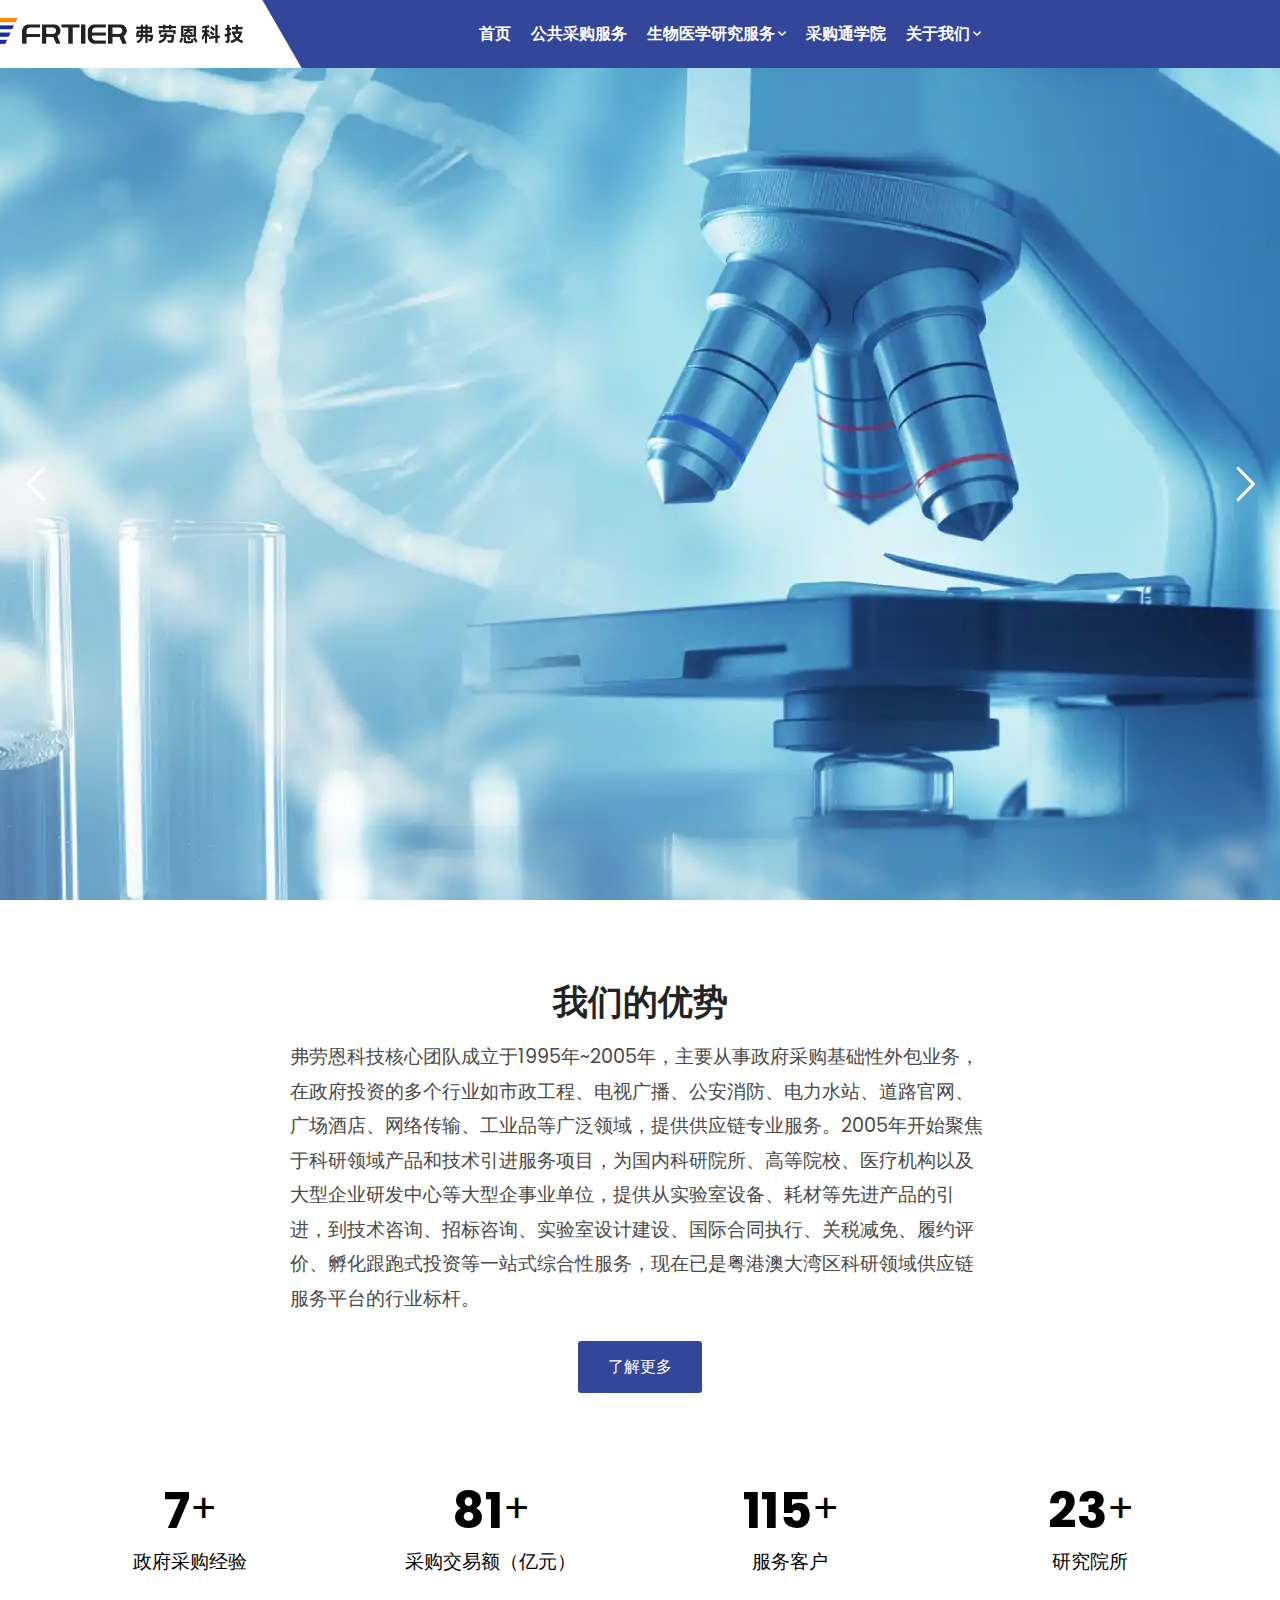
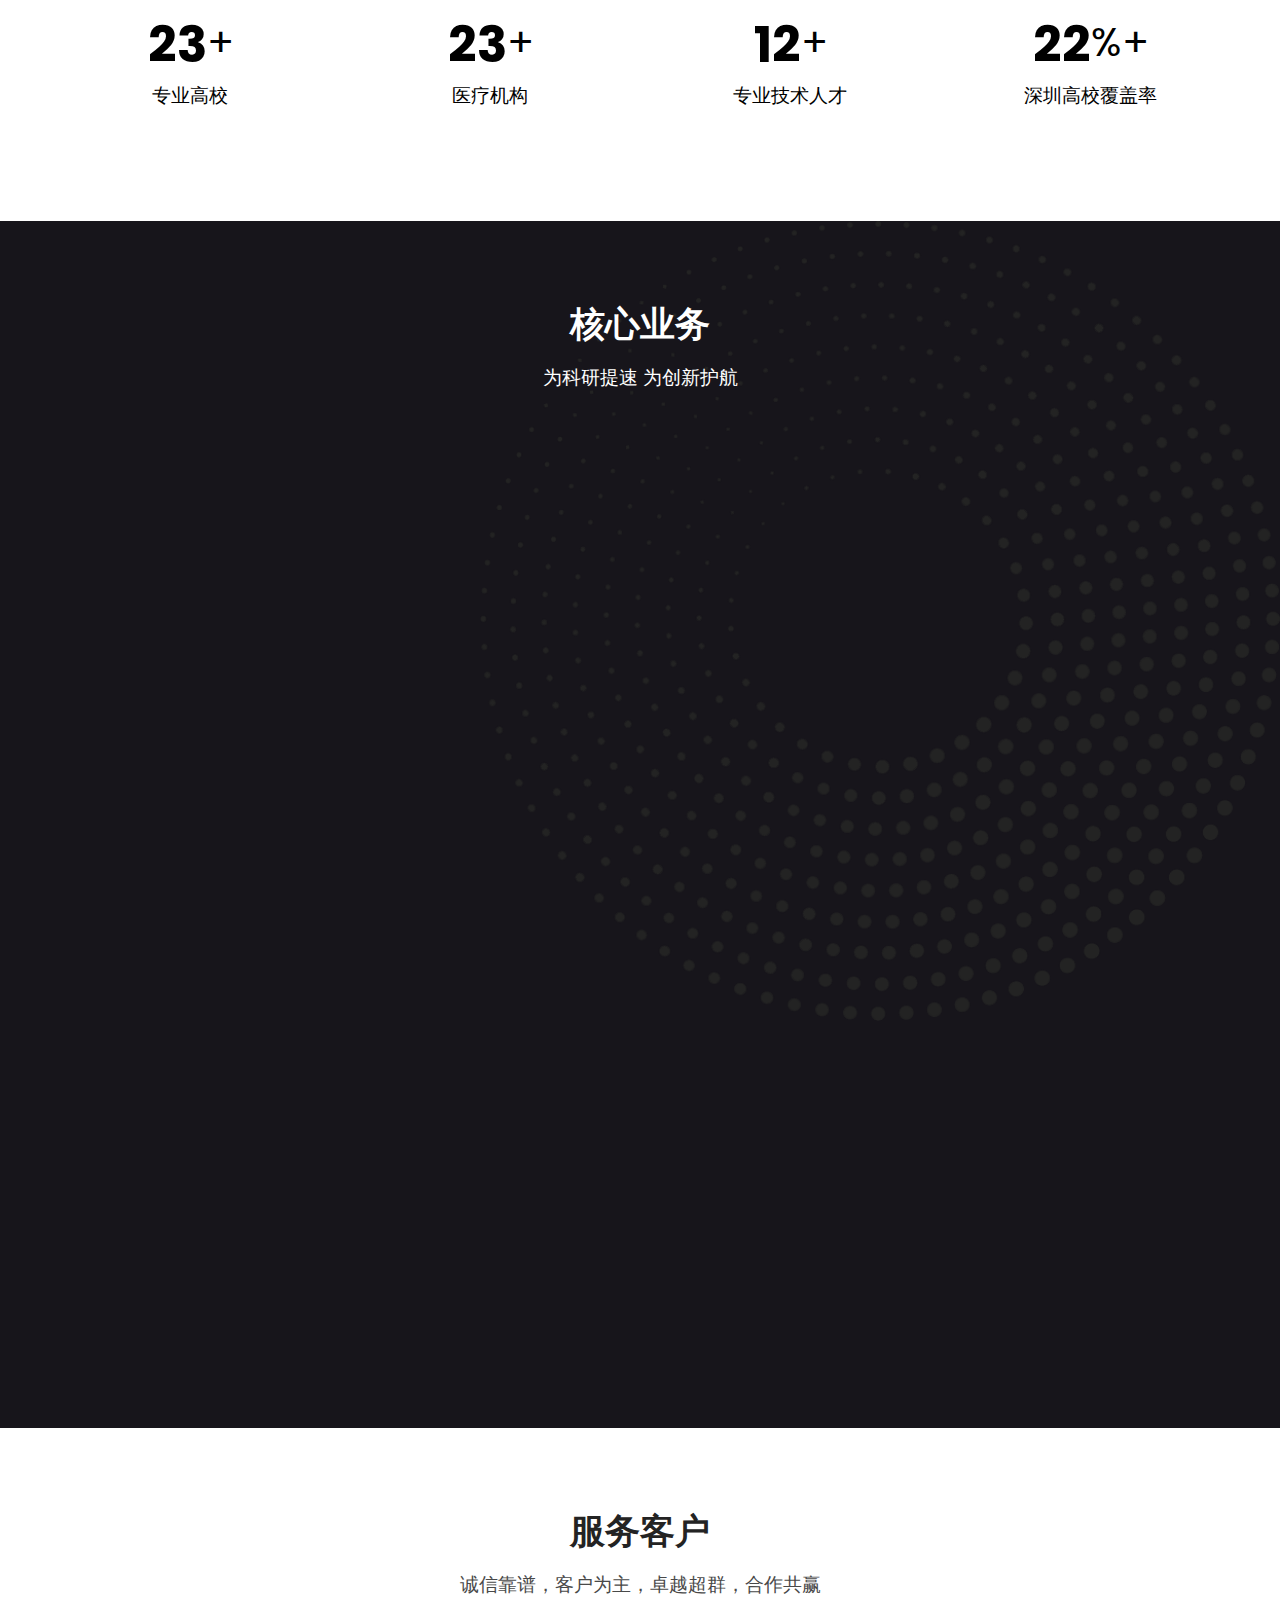
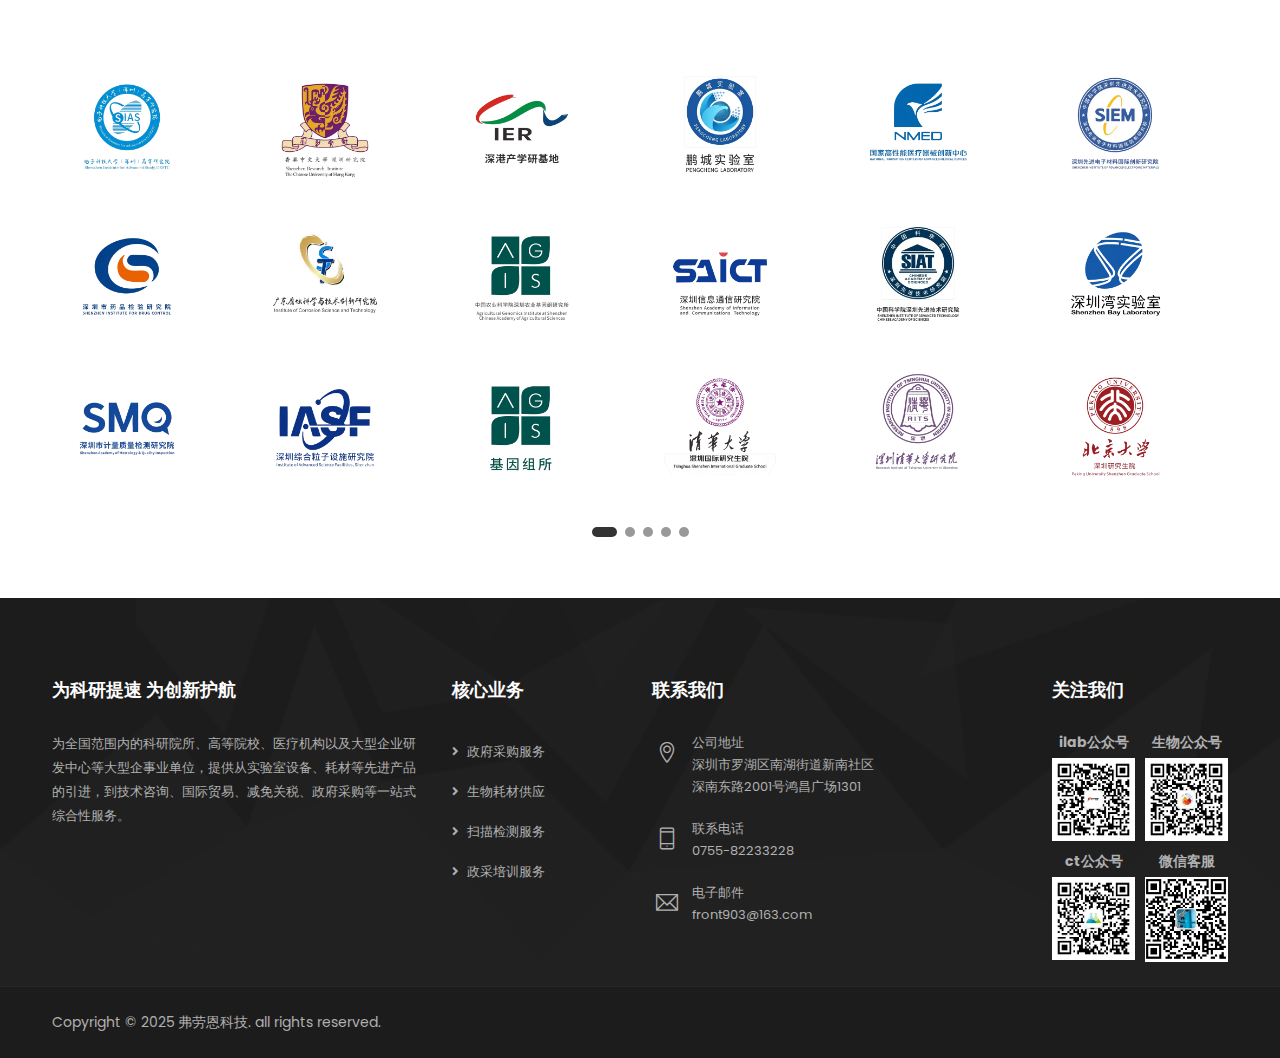
==== commit 1ad6fc21: "optimize" ====
--- a/index.html
+++ b/index.html
@@ -42,11 +42,12 @@
 		font-family: Roboto;
 		font-size: larger;
 		line-height: 1.8;
-		color: #000;
-		font-weight: 600;
-		hover {
-			color: #000;
-		}
+		font-weight: 800;
+		transition:all 0.5s;
+		-webkit-transition:all 0.5s;
+		-moz-transition:all 0.5s;
+		-o-transition:all 0.5s;
+		
 	}
 
 	@media (max-width: 768px) {
@@ -357,12 +358,12 @@
 									</div>
 									
 									<!-- 第一层文本 -->
-									<div class="tp-caption tp-resizeme" 
+									<div class="tp-caption " 
 										id="slide-200-layer-4" 
-										data-x="['center','center','center','center']" 
-										data-hoffset="['90','0','0','0']" 
+										data-x="['middle','center','center','center']" 
+										data-hoffset="['80','0','0','0']" 
 										data-y="['middle','top','middle','middle']"  
-										data-voffset="['-200','300','-120','-100']"
+										data-voffset="['-200','340','-120','-100']"
 										data-width="none" 
 										data-height="none" 
 										data-whitespace="nowrap" 
@@ -385,10 +386,10 @@
 									<!-- 第二层文本 -->
 									<div class="tp-caption" 
 										id="slide-200-layer-4" 
-										data-x="['right','center','center','center']" 
-										data-hoffset="['10','0','0','0']"  
+										data-x="['middle','center','center','center']" 
+										data-hoffset="['230','0','0','0']"  
 										data-y="['middle','middle','middle','middle']" 
-										data-voffset="['-100','-80','-40','-40']" 
+										data-voffset="['-100','-60','-40','-40']" 
 										data-fontsize="['65','40','40','30']"
 										data-lineheight="['80','50','40','30']"
 										data-width="['640','481','500','300']"
@@ -411,7 +412,7 @@
 									<div class="tp-caption tp-shape" 
 										id="slide-200-layer-white-line" 
 										data-x="['middle','middle','center','center']" 
-										data-hoffset="['210','0','0','0']" 
+										data-hoffset="['200','0','0','0']" 
 										data-y="['middle','middle','middle','middle']" 
 										data-voffset="['-40','-20','0','-20']" 
 										data-width="['580','340','300','300']"
@@ -431,8 +432,8 @@
 									<!-- 第三层文本 -->
 									<div class="tp-caption" 
 										id="slide-200-layer-4" 
-										data-x="['right','center','center','center']" 
-										data-hoffset="['10','20','0','0']" 
+										data-x="['middle','center','center','center']" 
+										data-hoffset="['230','0','0','0']" 
 										data-y="['middle','middle','middle','middle']" 
 										data-voffset="['0','20','40','0']" 
 										data-fontsize="['24','20','18','16']"
@@ -452,31 +453,6 @@
 										style="z-index: 7; min-width: 640px; max-width: 640px; font-weight: 700; font-size: 24px; line-height: 30px; font-weight: 400; color: #fff; font-family: 'Poppins',sans-serif; letter-spacing: 2px; text-shadow: 4px 4px 8px #000000;">
 										华南地区最大血清进口商
 									</div>
-
-									<!-- 第四层文本 -->
-									<!-- <div class="tp-caption" 
-										id="slide-200-layer-4" 
-										data-x="['middle','middle','center','center']" 
-										data-hoffset="['170','20','0','0']" 
-										data-y="['middle','middle','middle','middle']" 
-										data-voffset="['80','60','80','90']" 
-										data-fontsize="['14','12','10','8']"
-										data-lineheight="['20','20','30','25']"
-										data-width="['520','481','500','300']"
-										data-height="none"
-										data-whitespace="normal"
-										data-type="text" 
-										data-responsive_offset="off" 
-										data-responsive="off"
-										data-frames='[{"delay":900,"speed":2000,"frame":"0","from":"z:0;rX:0;rY:0;rZ:0;sX:1.1;sY:1.1;skX:0;skY:0;opacity:0;","color":"#000000","to":"o:1;","ease":"Power3.easeInOut"},{"delay":"wait","speed":500,"frame":"999","color":"#000000","to":"opacity:0;","ease":"nothing"}]'
-										data-textAlign="['left','center','center','center']"
-										data-paddingtop="[0,0,0,0]"
-										data-paddingright="[0,0,0,0]"
-										data-paddingbottom="[0,0,0,0]"
-										data-paddingleft="[0,0,0,0]"
-										style="z-index: 7; min-width: 640px; max-width: 1000px; font-size: 14px; font-weight: 400; color: #fff; font-family: 'Poppins',sans-serif; text-shadow: 4px 4px 8px #000000; ">
-										Govermment procurement services<strong style="font-size: 14px; font-weight: 900;"> ·</strong> Provision of biological consumables<strong style="font-size: 14px; font-weight: 900;"> · </strong>Biological scanming and testing services
-									</div> -->
 																	
 								</li>
 								<!-- slide 3 -->
@@ -508,9 +484,9 @@
 								<div class="tp-caption tp-resizeme" 
 									id="slide-300-layer-4"
 									data-x="['left','center','center','center']" 
-									data-hoffset="['-100','0','0','0']" 
+									data-hoffset="['-110','0','0','0']" 
 									data-y="['top','top','middle','middle']"  
-									data-voffset="['400','300','-120','-150']" 
+									data-voffset="['400','280','-120','-150']" 
 									data-width="none" 
 									data-height="none" 
 									data-whitespace="nowrap" 
@@ -544,8 +520,8 @@
 									data-height="none"
 									data-whitespace="normal"
 									data-type="text" 
-									data-responsive_offset="off" 
-									data-responsive="off"
+									data-responsive_offset="on" 
+									data-responsive="on"
 									data-frames='[{"delay":900,"speed":2000,"frame":"0","from":"z:0;rX:0;rY:0;rZ:0;sX:1.1;sY:1.1;skX:0;skY:0;opacity:0;","color":"#000000","to":"o:1;","ease":"Power3.easeInOut"},{"delay":"wait","speed":500,"frame":"999","color":"#000000","to":"opacity:0;","ease":"nothing"}]'
 									data-textAlign="['left','center','center','center']"
 									data-paddingtop="[0,0,0,0]"
@@ -582,7 +558,7 @@
 								<div class="tp-caption" 
 									id="slide-300-layer-4" 
 									data-x="['left','center','center','center']" 
-									data-hoffset="['-100','20','0','0']" 
+									data-hoffset="['-90','0','0','0']" 
 									data-y="['middle','middle','middle','middle']" 
 									data-voffset="['200','20','40','20']" 
 									data-fontsize="['24','20','18','16']"
@@ -603,30 +579,7 @@
 									构建公共采购云服务平台
 								</div>
 
-								<!-- 第四层文本（英文翻译） -->
-								<!-- <div class="tp-caption" 
-									id="slide-300-layer-4" 
-									data-x="['left','center','center','center']" 
-									data-hoffset="['-100','20','0','0']" 
-									data-y="['middle','middle','middle','middle']" 
-									data-voffset="['240','60','80','90']" 
-									data-fontsize="['14','12','10','8']"
-									data-lineheight="['20','20','20','20']"
-									data-width="['520','481','500','300']"
-									data-height="none"
-									data-whitespace="normal"
-									data-type="text" 
-									data-responsive_offset="off" 
-									data-responsive="off"
-									data-frames='[{"delay":900,"speed":2000,"frame":"0","from":"z:0;rX:0;rY:0;rZ:0;sX:1.1;sY:1.1;skX:0;skY:0;opacity:0;","color":"#000000","to":"o:1;","ease":"Power3.easeInOut"},{"delay":"wait","speed":500,"frame":"999","color":"#000000","to":"opacity:0;","ease":"nothing"}]'
-									data-textAlign="['left','center','center','center']"
-									data-paddingtop="[0,0,0,0]"
-									data-paddingright="[0,0,0,0]"
-									data-paddingbottom="[0,0,0,0]"
-									data-paddingleft="[0,0,0,0]"
-									style="z-index: 7; min-width: 640px; max-width: 1000px; font-size: 14px; font-weight: 400; color: #fff; font-family: 'Poppins',sans-serif; text-shadow: 4px 4px 8px #000000;">
-									Govermment procurement services<strong style="font-size: 14px; font-weight: 900;"> ·</strong> Provision of biological consumables<strong style="font-size: 14px; font-weight: 900;"> · </strong>Biological scanming and testing services
-								</div> -->
+							
 								</li>
 							</ul>
 							<!-- <div class="tp-bannertimer tp-bottom" style="visibility: hidden !important;"></div>	 -->
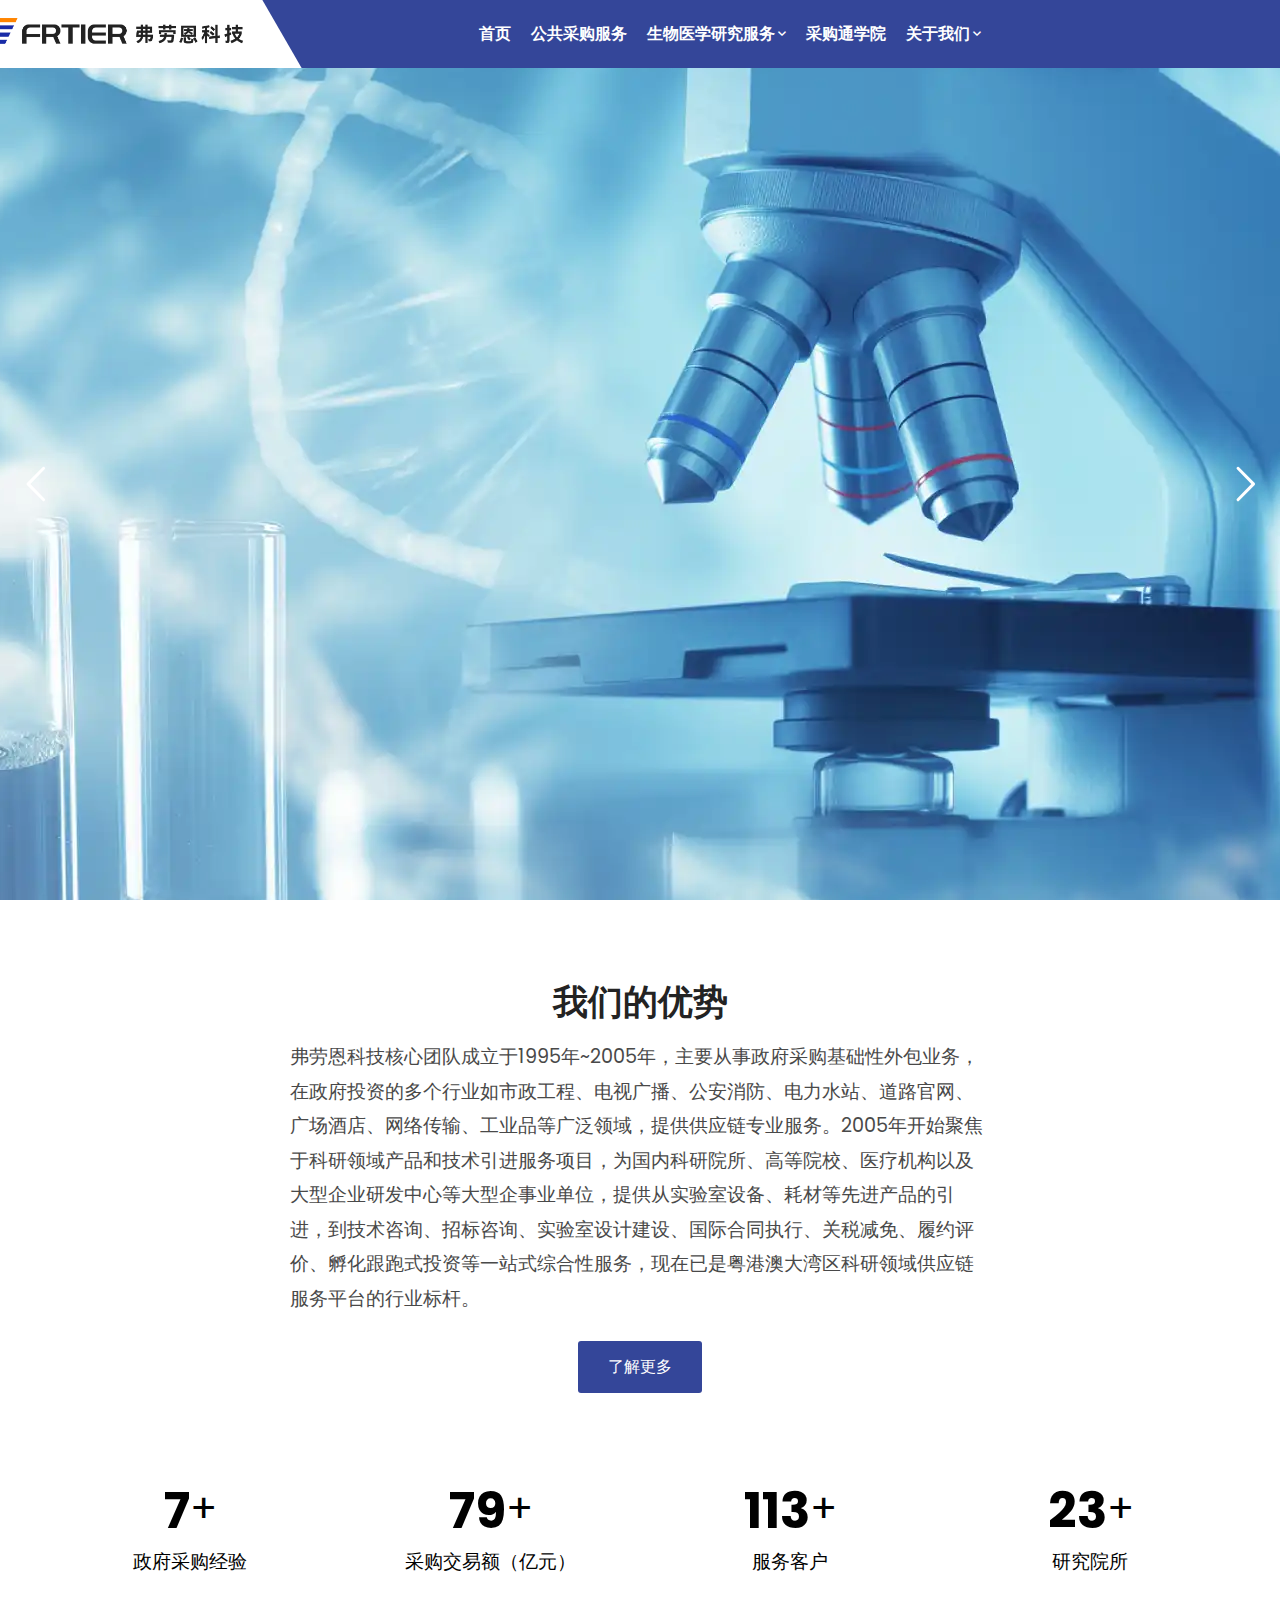
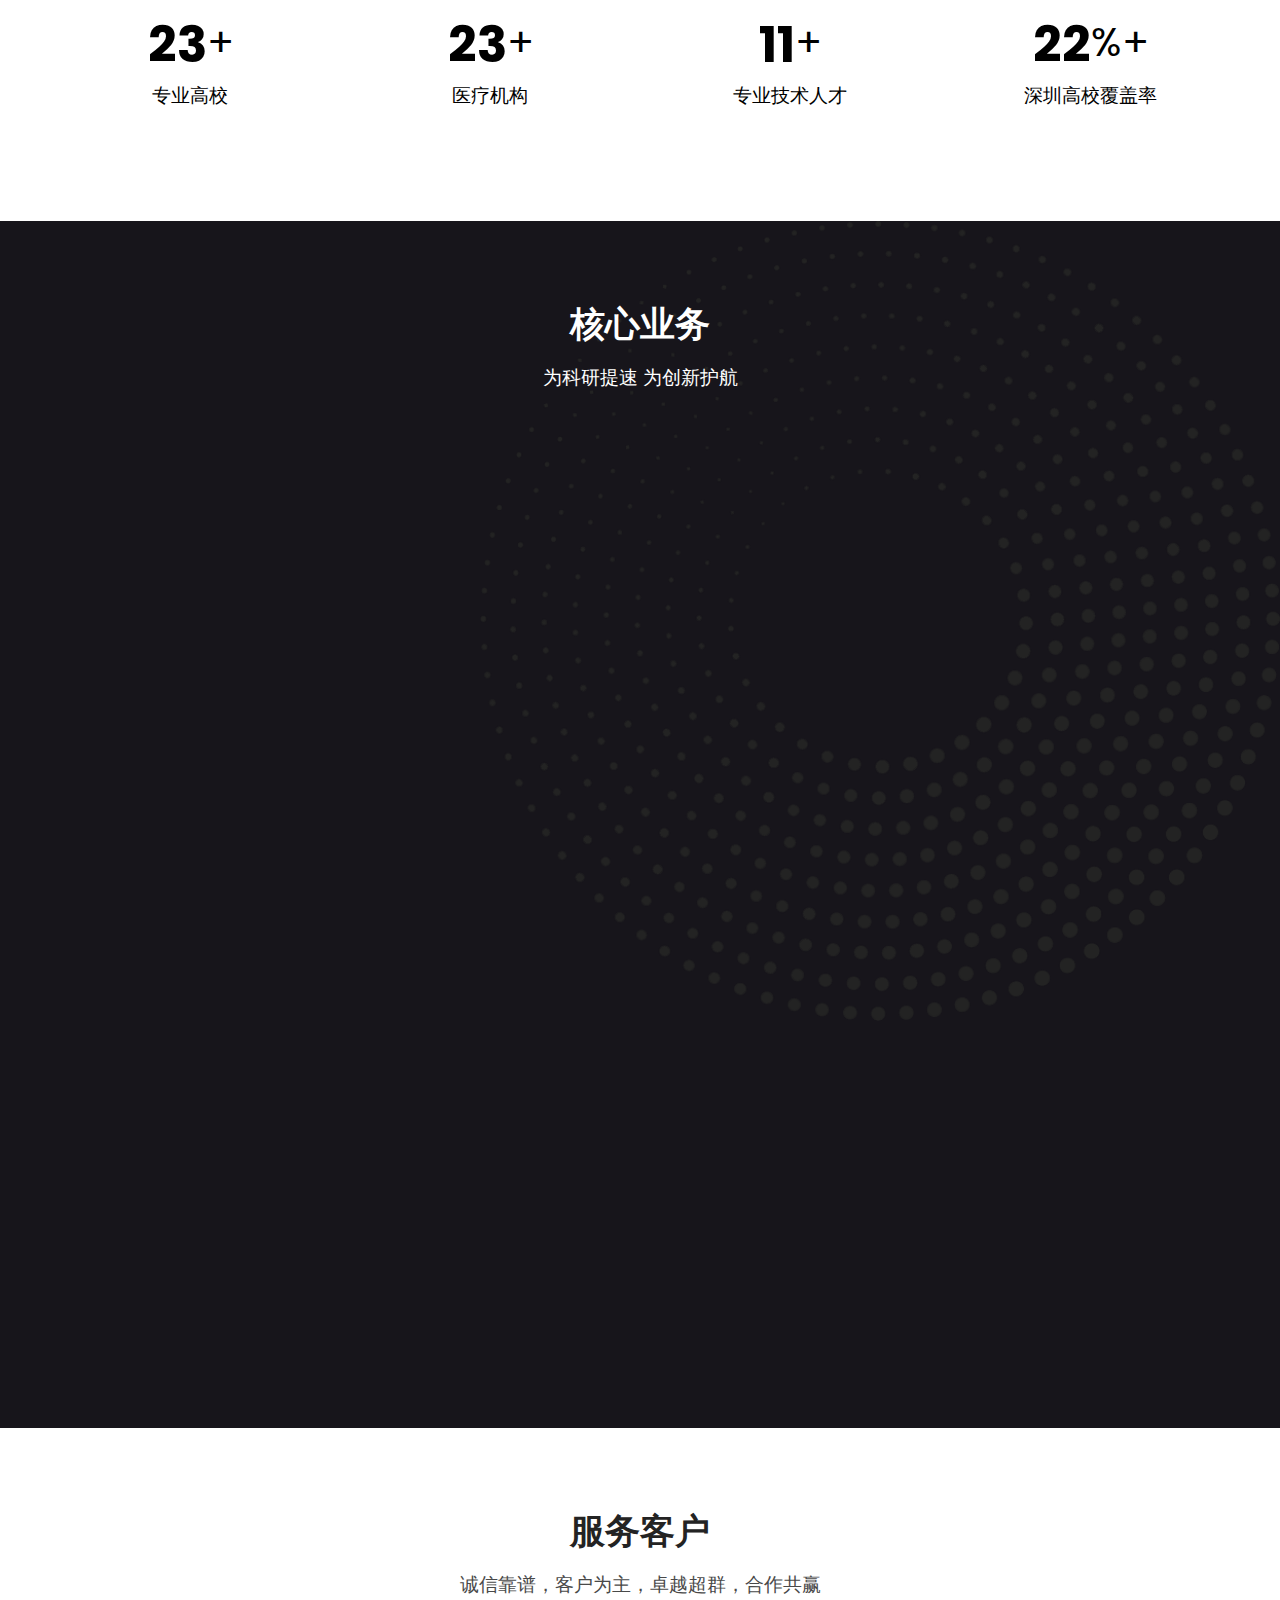
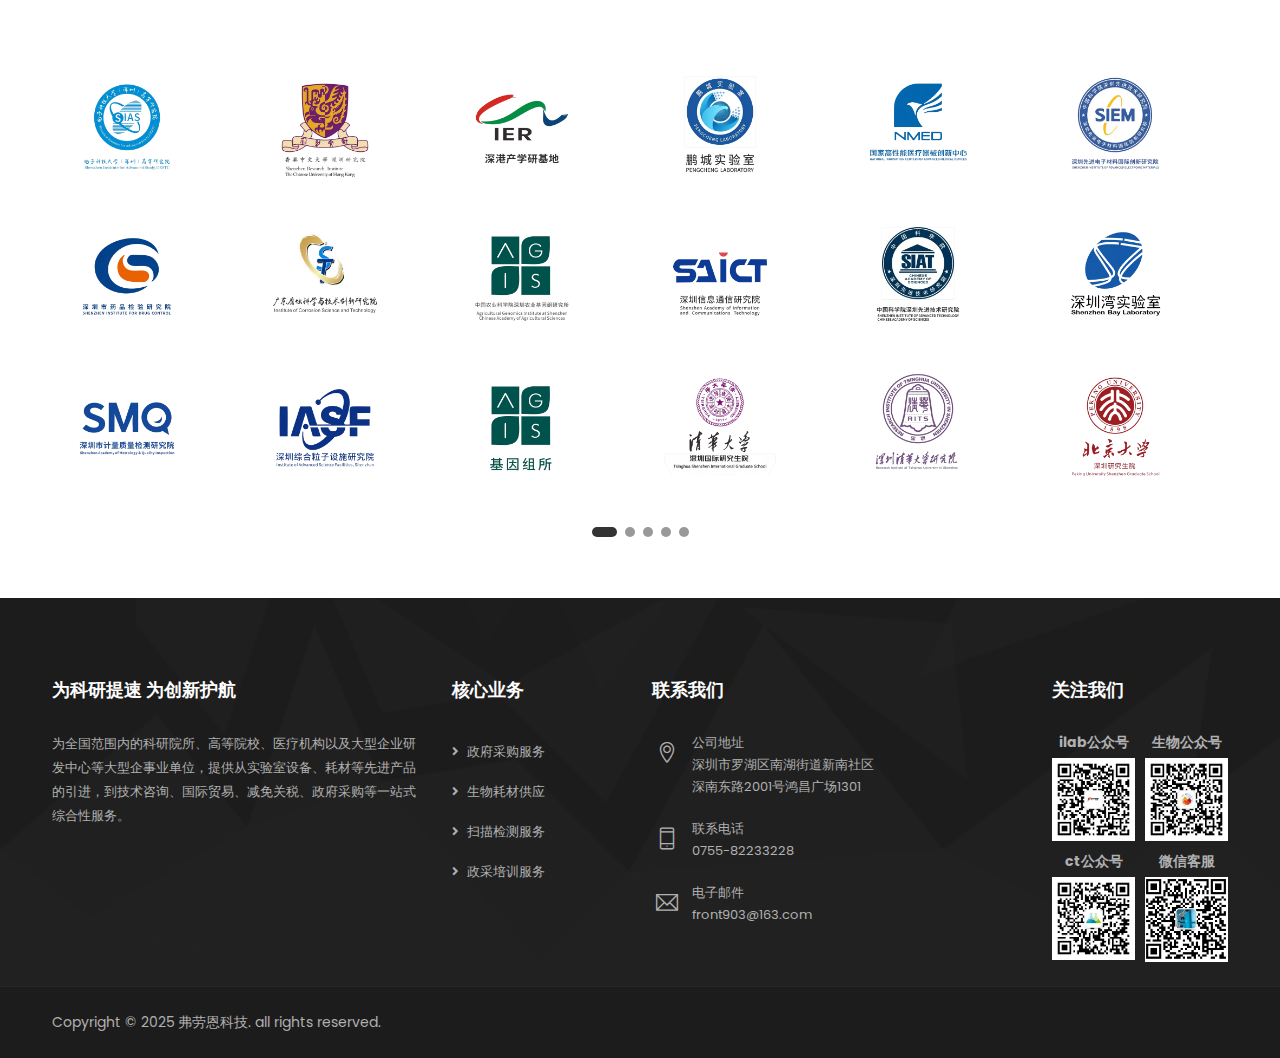
==== commit 56e0a15e: "change a lot" ====
--- a/index.html
+++ b/index.html
@@ -1,1275 +1,1275 @@
-<!DOCTYPE html>
-<html lang="en">
-<head>
-	<meta charset="utf-8">
-	<meta http-equiv="X-UA-Compatible" content="IE=edge">
-	<meta name="keywords" content="">
-	<meta name="author" content="">
-	<meta name="robots" content="">
-	<meta name="description" content="弗劳恩科技 - 致力于为你提供一站式科研服务">
-	<meta property="og:title" content="弗劳恩科技 - 致力于为你提供一站式科研服务">
-	<meta property="og:description" content="弗劳恩科技 - 致力于为你提供一站式科研服务">
-	<meta name="format-detection" content="telephone=no">
-	
-	<!-- FAVICONS ICON -->
-	<link rel="icon" href="images/favicon.ico" type="image/x-icon">
-	<link rel="shortcut icon" type="image/x-icon" href="images/favicon.png">
-	
-	<!-- PAGE TITLE HERE -->
-	<title>弗劳恩科技 - 致力于为你提供一站式科研服务</title>
-	
-	<!-- MOBILE SPECIFIC -->
-	<meta name="viewport" content="width=device-width, initial-scale=1">
-	
-	<!--[if lt IE 9]>
-	<script src="js/html5shiv.min.js"></script>
-	<script src="js/respond.min.js"></script>
-	<![endif]-->
-	
-	<!-- STYLESHEETS -->
-	<link rel="stylesheet" type="text/css" href="css/plugins.css">
-	<link rel="stylesheet" type="text/css" href="css/style.css">
-	<link class="skin" rel="stylesheet" type="text/css" href="css/skin/skin-2.css">
-	<link rel="stylesheet" type="text/css" href="css/templete.css">
-	<link rel="stylesheet" type="text/css" href="css/custom-font.css">
-	<link rel="stylesheet" type="text/css" href="css/index.css">
-	<!-- Google Font -->
-	<style>
-	@import url('https://fonts.googleapis.com/css?family=Montserrat:100,100i,200,200i,300,300i,400,400i,500,500i,600,600i,700,700i,800,800i,900,900i|Open+Sans:300,300i,400,400i,600,600i,700,700i,800,800i|Playfair+Display:400,400i,700,700i,900,900i|Poppins:100,100i,200,200i,300,300i,400,400i,500,500i,600,600i,700,700i,800,800i,900,900i|Raleway:100,100i,200,200i,300,300i,400,400i,500,500i,600,600i,700,700i,800,800i,900,900i|Roboto+Condensed:300,300i,400,400i,700,700i|Roboto:100,100i,300,300i,400,400i,500,500i,700,700i,900,900i&display=swap');
-	
-
-	.list-text {
-		font-family: Roboto;
-		font-size: larger;
-		line-height: 1.8;
-		font-weight: 800;
-		transition:all 0.5s;
-		-webkit-transition:all 0.5s;
-		-moz-transition:all 0.5s;
-		-o-transition:all 0.5s;
-		
-	}
-
-	@media (max-width: 768px) {
-        .custom-paragraph {
-            font-size: medium !important; /* 缩小字体 */
-            max-width: 100% !important; /* 铺满宽度 */
-            padding: 0 10px; /* 可选：左右内边距，避免贴边 */
-			line-height: 1.6 !important;
-        }
-		
-    }
-	
-	@media (max-width: 768px) {
-        .counter-style-1 .counter {
-            font-size: 36px !important; /* 缩小计数器数字 */
-        }
-        .counter-style-1 span[style*="font-size: 2.5em"] {
-            font-size: 1.5em !important; /* 缩小加号 */
-        }
-        .counter-text {
-            font-size: medium !important; /* 缩小文本 */
-        }
-        .col-6 {
-            padding: 0 5px; /* 调整列间距，避免过于拥挤 */
-        }
-    }
-
-
-	</style>
-	
-	<!-- REVOLUTION SLIDER CSS -->
-	<link rel="stylesheet" type="text/css" href="plugins/revolution/revolution/css/revolution.min.css">
-
-	<link rel="preload" href="images/customers/customer_0001.webp" as="image">
-	<link rel="preload" href="images/customers/customer_0002.webp" as="image">
-	<link rel="preload" href="images/customers/customer_0003.webp" as="image">
-	<link rel="preload" href="images/customers/customer_0004.webp" as="image">
-	<link rel="preload" href="images/customers/customer_0005.webp" as="image">
-	<link rel="preload" href="images/customers/customer_0006.webp" as="image">
-	<link rel="preload" href="images/customers/customer_0007.webp" as="image">
-	<link rel="preload" href="images/customers/customer_0008.webp" as="image">
-	<link rel="preload" href="images/customers/customer_0009.webp" as="image">
-	<link rel="preload" href="images/customers/customer_0010.webp" as="image">
-	<link rel="preload" href="images/customers/customer_0011.webp" as="image">
-	<link rel="preload" href="images/customers/customer_0012.webp" as="image">
-	<link rel="preload" href="images/customers/customer_0013.webp" as="image">
-	<link rel="preload" href="images/customers/customer_0014.webp" as="image">
-	<link rel="preload" href="images/customers/customer_0015.webp" as="image">
-	<link rel="preload" href="images/customers/customer_0016.webp" as="image">
-	<link rel="preload" href="images/customers/customer_0017.webp" as="image">
-	<link rel="preload" href="images/customers/customer_0018.webp" as="image">
-	
-</head>
-<body id="bg">
-<div class="page-wraper">
-<div id="loading-area"></div>
-    <!-- header -->
-
-	<header class="site-header mo-left header navstyle1">
-		<!-- main header -->
-        <div class="sticky-header main-bar-wraper header-curve navbar-expand-lg">
-            <div class="main-bar clearfix bg-primary">
-                <div class="container clearfix">
-                    <!-- website logo -->
-                    <div class="logo-header mostion logo-dark">
-						<img src="images/logo_frtier.png" alt="Desktop Logo" class="logo-desktop">
-                        <img src="images/logo_mobile.png" alt="Mobile Logo" class="logo-mobile">
-					</div>
-                    <!-- nav toggle button -->
-                    <button class="navbar-toggler collapsed navicon justify-content-end" type="button" data-bs-toggle="collapse" data-bs-target="#navbarNavDropdown" aria-controls="navbarNavDropdown" aria-expanded="false" aria-label="Toggle navigation">
-						<span></span>
-						<span></span>
-						<span></span>
-					</button>
-
-                    <!-- main nav -->
-                    <div class="header-nav navbar-collapse collapse justify-content-center" id="navbarNavDropdown">
-						<div class="logo-header d-md-block d-lg-none">
-							<a href="index.html"><img src="images/logo_frtier.png" alt=""></a>
-						</div>
-                        <ul class="nav navbar-nav">	
-							<li class="active">
-								<a href="javascript:;">首页</a>
-							</li>
-
-
-							<li>
-								<a href="government-service.html">公共采购服务</a>
-							</li>
-							<li>
-								<a href="javascript:;">生物医学研究服务<i class="fas fa-chevron-down"></i></a>
-								<ul class="sub-menu right">
-									<li><a href="https://www.frontbiomedical.com/" target="_blank">生物耗材</a></li>
-                                	<li><a href="#">扫描检测</a></li>
-								</ul>
-							</li>
-							<li>
-								<a href="javascript:;">采购通学院</a>
-								
-							</li>
-							<li>
-								<a href="javascript:;">关于我们<i class="fas fa-chevron-down"></i></a>
-								<ul class="sub-menu right">
-									<li><a href="introduction.html">公司简介</a></li>
-									<li><a href="customers.html">服务客户</a></li>
-									<li><a href="contact.html">联系我们</a></li>
-								</ul>
-							</li>
-						</ul>	
-							
-                    </div>
-                </div>
-            </div>
-        </div>
-        <!-- main header END -->
-    </header>
-    <!-- header END -->
-
-    <!-- Content -->
-    <div class="page-content bg-white">
-		<!-- Slider -->
-		<div class="main-slider style-two default-banner" id="home">
-			<div class="tp-banner-container">
-				<div class="tp-banner" >
-					<div id="welcome_wrapper" class="rev_slider_wrapper fullscreen-container" data-alias="reveal-add-on36" data-source="gallery" style="background:#ffffff;padding:0px;">
-						<!-- START REVOLUTION SLIDER 5.4.7.2 fullscreen mode -->
-						<div id="welcome" class="rev_slider fullscreenbanner" style="display:none;" data-version="5.4.7.2">
-							<ul>	
-								<!-- SLIDE  -->
-								 <!-- slide 1 -->
-								<li data-index="rs-100" data-transition="slideoververtical" data-slotamount="default" data-hideafterloop="0" data-hideslideonmobile="off"  data-easein="default" data-easeout="default" data-masterspeed="default"  data-thumb=""  data-rotate="0"  data-saveperformance="off"  data-title="Slide" data-param1="" data-param2="" data-param3="" data-param4="" data-param5="" data-param6="" data-param7="" data-param8="" data-param9="" data-param10="" data-description="">
-									<!-- MAIN IMAGE -->
-									
-									<!-- LAYER NR. 1 -->
-									<!-- LAYERS -->
-
-									<div class="tp-caption tp-shape tp-shapewrapper " id="slide-100-layer" 
-										data-x="['center','center','center','center']" 
-										data-hoffset="['0','0','0','0']" 
-										data-y="['middle','middle','middle','middle']" 
-										data-voffset="['0','0','0','0']" 
-										data-whitespace="nowrap" 
-										data-type="shape" 
-										data-basealign="slide" 
-										data-responsive_offset="off" 
-										data-responsive="off" 
-										data-frames='[{"from":"opacity:0;","speed":1000,"to":"o:1;","delay":0,"ease":"Power4.easeOut"},{"delay":"wait","speed":1000,"to":"opacity:0;","ease":"Power4.easeOut"}]' 
-										data-textAlign="['left','left','left','left']" 
-										data-paddingtop="[0,0,0,0]" 
-										data-paddingright="[0,0,0,0]" 
-										data-paddingbottom="[0,0,0,0]" 
-										data-paddingleft="[0,0,0,0]" 
-										style="z-index: 2; position: relative; display: inline-block; background-color: rgba(0, 0, 0, 0.1);">
-										<img src="images/hero1.webp" alt="" style="display: block; max-width: 100%; height: auto;">
-									</div>
-									<!-- LAYER NR. 1 -->
-
-								
-									<!-- 第一层文本 -->
-									<div class="tp-caption tp-resizeme" 
-										id="slide-29-layer-3" 
-										data-x="['left','center','center','center']" 
-										data-hoffset="['0','0','0','0']" 
-										data-y="['top','top','middle','middle']"  
-										data-voffset="['180','300','-120','-150']"
-										data-width="none" 
-										data-height="none" 
-										data-whitespace="nowrap" 
-										data-type="text" 
-										data-responsive_offset="on" 
-										data-frames='[{"delay":"+1360","speed":570,"frame":"0","from":"y:-50px;opacity:0;","to":"o:1;","ease":"Power3.easeInOut"},{"delay":"wait","speed":300,"frame":"999","to":"opacity:0;","ease":"Power3.easeInOut"}]' 
-										data-margintop="[0,0,0,0]" 
-										data-marginright="[0,0,0,0]" 
-										data-marginbottom="[0,0,0,0]" 
-										data-marginleft="[0,0,0,0]" 
-										data-textAlign="['inherit','inherit','inherit','inherit']" 
-										data-paddingtop="[0,0,0,0]" 
-										data-paddingright="[0,0,0,0]" 
-										data-paddingbottom="[2,2,2,2]" 
-										data-paddingleft="[0,0,0,0]" 
-										data-fontsize="['18','18','18','18']"
-										style="z-index: 9; white-space: nowrap; font-size: 12px; line-height: 22px; font-weight: 500; color: #ffffff; letter-spacing: 2px;font-family:Roboto;text-transform:uppercase;">致力于为你提供一站式科研服务
-									</div>
-
-									<!-- 第二层文本 -->
-									<div class="tp-caption" 
-										id="slide-200-layer-3" 
-										data-x="['left','center','center','center']" 
-										data-hoffset="['0','0','0','0']"  
-										data-y="['middle','middle','middle','middle']" 
-										data-voffset="['-140','-80','0','-60']" 
-										data-fontsize="['65','40','40','30']"
-										data-lineheight="['80','50','40','30']"
-										data-width="['640','481','500','300']"
-										data-height="none"
-										data-whitespace="normal"
-										data-type="text" 
-										data-responsive_offset="off" 
-										data-responsive="off"
-										data-frames='[{"delay":900,"speed":2000,"frame":"0","from":"z:0;rX:0;rY:0;rZ:0;sX:1.1;sY:1.1;skX:0;skY:0;opacity:0;","color":"#000000","to":"o:1;","ease":"Power3.easeInOut"},{"delay":"wait","speed":500,"frame":"999","color":"#000000","to":"opacity:0;","ease":"nothing"}]'
-										data-textAlign="['left','center','center','center']"
-										data-paddingtop="[0,0,0,0]"
-										data-paddingright="[0,0,0,0]"
-										data-paddingbottom="[0,0,0,0]"
-										data-paddingleft="[0,0,0,0]"
-										style="z-index: 6; min-width: 800px; max-width: 800px; font-weight:600;  line-height: 30px; white-space: normal; color: #fff; font-family: 'Poppins',sans-serif; text-shadow: 4px 4px 8px #000000; letter-spacing: 4px;">           
-										30年<br>科研领域服务经验
-									</div>
-
-									<!-- 白线层 -->
-									<div class="tp-caption tp-shape" 
-										id="slide-200-layer-white-line" 
-										data-x="['left','center','center','center']" 
-										data-hoffset="['0','0','0','0']" 
-										data-y="['middle','middle','middle','middle']" 
-										data-voffset="['-40','-20','50','-20']" 
-										data-width="['560','340','300','280']"
-										data-height="2"
-										data-whitespace="nowrap"
-										data-type="shape" 
-										data-responsive_offset="off" 
-										data-responsive="off"
-										data-frames='[{"delay":900,"speed":2000,"frame":"0","from":"opacity:0;","to":"o:1;","ease":"Power3.easeInOut"},{"delay":"wait","speed":500,"frame":"999","to":"opacity:0;","ease":"nothing"}]'
-										data-textAlign="['left','left','center','center']"
-										data-paddingtop="[0,0,0,0]"
-										data-paddingright="[0,0,0,0]"
-										data-paddingbottom="[0,0,0,0]"
-										data-paddingleft="[0,0,0,0]"
-										style="z-index: 7; background-color: #fff;">
-									</div>
-
-									<!-- 第三层文本 -->
-									<div class="tp-caption" 
-										id="slide-200-layer-3" 
-										data-x="['left','center','center','center']" 
-										data-hoffset="['0','20','0','0']" 
-										data-y="['middle','middle','middle','middle']" 
-										data-voffset="['0','20','70','20']" 
-										data-fontsize="['24','20','18','16']"
-										data-lineheight="['40','35','30','25']"
-										data-width="['640','500','500','300']"
-										data-height="none"
-										data-whitespace="normal"
-										data-type="text" 
-										data-responsive_offset="off" 
-										data-responsive="off"
-										data-frames='[{"delay":900,"speed":2000,"frame":"0","from":"z:0;rX:0;rY:0;rZ:0;sX:1.1;sY:1.1;skX:0;skY:0;opacity:0;","color":"#000000","to":"o:1;","ease":"Power3.easeInOut"},{"delay":"wait","speed":500,"frame":"999","color":"#000000","to":"opacity:0;","ease":"nothing"}]'
-										data-textAlign="['left','center','center','center']"
-										data-paddingtop="[0,0,0,0]"
-										data-paddingright="[0,0,0,0]"
-										data-paddingbottom="[0,0,0,0]"
-										data-paddingleft="[0,0,0,0]"
-										style="z-index: 7; min-width: 640px; max-width: 640px; font-weight: 700; font-size: 24px; line-height: 30px; font-weight: 400; color: #fff; font-family: 'Poppins',sans-serif; letter-spacing: 2px; text-shadow: 4px 4px 8px #000000;">
-										政府采购服务<strong style="font-size: 28px; font-weight: 900;"> ·</strong> 生物耗材提供<strong style="font-size: 28px; font-weight: 900;"> · </strong>生物扫描检测服务
-									</div>
-
-									<!-- 第四层文本 -->
-									<div class="tp-caption" 
-										id="slide-200-layer-3" 
-										data-x="['left','center','center','center']" 
-										data-hoffset="['0','20','0','0']" 
-										data-y="['middle','middle','middle','middle']" 
-										data-voffset="['40','60','120','100']" 
-										data-fontsize="['14','12','12','12']"
-										data-lineheight="['20','20','20','14']"
-										data-width="['520','481','500','300']"
-										data-height="none"
-										data-whitespace="normal"
-										data-type="text" 
-										data-responsive_offset="on" 
-										data-responsive="on"
-										data-frames='[{"delay":900,"speed":2000,"frame":"0","from":"z:0;rX:0;rY:0;rZ:0;sX:1.1;sY:1.1;skX:0;skY:0;opacity:0;","color":"#000000","to":"o:1;","ease":"Power3.easeInOut"},{"delay":"wait","speed":500,"frame":"999","color":"#000000","to":"opacity:0;","ease":"nothing"}]'
-										data-textAlign="['left','center','center','center']"
-										data-paddingtop="[0,0,0,0]"
-										data-paddingright="[0,0,0,0]"
-										data-paddingbottom="[0,0,0,0]"
-										data-paddingleft="[0,0,0,0]"
-										style="z-index: 7; min-width: 640px; max-width: 1000px; font-size: 14px; font-weight: 400; color: #fff; font-family: 'Poppins',sans-serif; text-shadow: 4px 4px 8px #000000; ">
-										Govermment procurement services<strong style="font-size: 14px; font-weight: 900;"> ·</strong> Provision of biological consumables<strong style="font-size: 14px; font-weight: 900;"> · </strong>Biological scanming and testing services
-									</div>
-									<!-- LAYER NR. 5 -->
-									
-								</li>
-								<!-- slide 2 -->
-								<li data-index="rs-200" data-transition="fadethroughdark" data-slotamount="default" data-hideafterloop="0" data-hideslideonmobile="off"  data-easein="default" data-easeout="default" data-masterspeed="default"  data-thumb=""  data-rotate="0"  data-saveperformance="off"  data-title="Slide" data-param1="" data-param2="" data-param3="" data-param4="" data-param5="" data-param6="" data-param7="" data-param8="" data-param9="" data-param10="" data-description="">
-									<!-- MAIN IMAGE -->
-									
-									<!-- LAYER NR. 1 -->
-									<div class="tp-caption tp-shape tp-shapewrapper " 
-										id="slide-200-layer-4" 
-										data-x="['center','center','center','center']" 
-										data-hoffset="['0','0','0','0']" 
-										data-y="['middle','middle','middle','middle']" 
-										data-voffset="['0','0','0','0']" 
-										data-whitespace="nowrap" 
-										data-type="shape" 
-										data-basealign="slide" 
-										data-responsive_offset="off" 
-										data-responsive="off" 
-										data-frames='[{"from":"opacity:0;","speed":1000,"to":"o:1;","delay":0,"ease":"Power4.easeOut"},{"delay":"wait","speed":1000,"to":"opacity:0;","ease":"Power4.easeOut"}]' 
-										data-textAlign="['left','left','left','left']" 
-										data-paddingtop="[0,0,0,0]" 
-										data-paddingright="[0,0,0,0]" 
-										data-paddingbottom="[0,0,0,0]" 
-										data-paddingleft="[0,0,0,0]" 
-										style="z-index: 2; position: relative; display: inline-block; background-color: rgba(0, 0, 0, 0.1);">
-										<img src="images/hero2.webp" alt="" style="display: block; max-width: 100%; height: auto;">
-									</div>
-									
-									<!-- 第一层文本 -->
-									<div class="tp-caption " 
-										id="slide-200-layer-4" 
-										data-x="['middle','center','center','center']" 
-										data-hoffset="['80','0','0','0']" 
-										data-y="['middle','top','middle','middle']"  
-										data-voffset="['-200','340','-120','-100']"
-										data-width="none" 
-										data-height="none" 
-										data-whitespace="nowrap" 
-										data-type="text" 
-										data-responsive_offset="on" 
-										data-frames='[{"delay":"+1360","speed":570,"frame":"0","from":"y:-50px;opacity:0;","to":"o:1;","ease":"Power3.easeInOut"},{"delay":"wait","speed":300,"frame":"999","to":"opacity:0;","ease":"Power3.easeInOut"}]' 
-										data-margintop="[0,0,0,0]" 
-										data-marginright="[0,0,0,0]" 
-										data-marginbottom="[0,0,0,0]" 
-										data-marginleft="[0,0,0,0]" 
-										data-textAlign="['inherit','inherit','inherit','inherit']" 
-										data-paddingtop="[0,0,0,0]" 
-										data-paddingright="[0,0,0,0]" 
-										data-paddingbottom="[2,2,2,2]" 
-										data-paddingleft="[0,0,0,0]" 
-										data-fontsize="['18','18','18','18']"
-										style="z-index: 9; white-space: nowrap; font-size: 12px; line-height: 22px; font-weight: 500; color: #ffffff; letter-spacing: 2px;font-family:Roboto;text-transform:uppercase;">致力于成为全球领先的生物医学耗材供应商
-									</div>
-
-									<!-- 第二层文本 -->
-									<div class="tp-caption" 
-										id="slide-200-layer-4" 
-										data-x="['middle','center','center','center']" 
-										data-hoffset="['230','0','0','0']"  
-										data-y="['middle','middle','middle','middle']" 
-										data-voffset="['-100','-60','-40','-40']" 
-										data-fontsize="['65','40','40','30']"
-										data-lineheight="['80','50','40','30']"
-										data-width="['640','481','500','300']"
-										data-height="none"
-										data-whitespace="normal"
-										data-type="text" 
-										data-responsive_offset="off" 
-										data-responsive="off"
-										data-frames='[{"delay":900,"speed":2000,"frame":"0","from":"z:0;rX:0;rY:0;rZ:0;sX:1.1;sY:1.1;skX:0;skY:0;opacity:0;","color":"#000000","to":"o:1;","ease":"Power3.easeInOut"},{"delay":"wait","speed":500,"frame":"999","color":"#000000","to":"opacity:0;","ease":"nothing"}]'
-										data-textAlign="['left','center','center','center']"
-										data-paddingtop="[0,0,0,0]"
-										data-paddingright="[0,0,0,0]"
-										data-paddingbottom="[0,0,0,0]"
-										data-paddingleft="[0,0,0,0]"
-										style="z-index: 6; min-width: 800px; max-width: 800px; font-weight: 600; letter-spacing: 4px;  line-height: 30px; white-space: normal; color: #fff; font-family: 'Poppins',sans-serif; text-shadow: 4px 4px 8px #000000;">           
-										服务超200+实验室
-									</div>
-
-									<!-- 新增白线层 -->
-									<div class="tp-caption tp-shape" 
-										id="slide-200-layer-white-line" 
-										data-x="['middle','middle','center','center']" 
-										data-hoffset="['200','0','0','0']" 
-										data-y="['middle','middle','middle','middle']" 
-										data-voffset="['-40','-20','0','-20']" 
-										data-width="['580','340','300','300']"
-										data-height="2"
-										data-whitespace="nowrap"
-										data-type="shape" 
-										data-responsive_offset="off" 
-										data-responsive="off"
-										data-frames='[{"delay":900,"speed":2000,"frame":"0","from":"opacity:0;","to":"o:1;","ease":"Power3.easeInOut"},{"delay":"wait","speed":500,"frame":"999","to":"opacity:0;","ease":"nothing"}]'
-										data-textAlign="['left','left','center','center']"
-										data-paddingtop="[0,0,0,0]"
-										data-paddingright="[0,0,0,0]"
-										data-paddingbottom="[0,0,0,0]"
-										data-paddingleft="[0,0,0,0]"
-										style="z-index: 7; background-color: #fff;">
-									</div>
-									<!-- 第三层文本 -->
-									<div class="tp-caption" 
-										id="slide-200-layer-4" 
-										data-x="['middle','center','center','center']" 
-										data-hoffset="['230','0','0','0']" 
-										data-y="['middle','middle','middle','middle']" 
-										data-voffset="['0','20','40','0']" 
-										data-fontsize="['24','20','18','16']"
-										data-lineheight="['40','35','30','25']"
-										data-width="['640','500','500','300']"
-										data-height="none"
-										data-whitespace="normal"
-										data-type="text" 
-										data-responsive_offset="off" 
-										data-responsive="off"
-										data-frames='[{"delay":900,"speed":2000,"frame":"0","from":"z:0;rX:0;rY:0;rZ:0;sX:1.1;sY:1.1;skX:0;skY:0;opacity:0;","color":"#000000","to":"o:1;","ease":"Power3.easeInOut"},{"delay":"wait","speed":500,"frame":"999","color":"#000000","to":"opacity:0;","ease":"nothing"}]'
-										data-textAlign="['left','center','center','center']"
-										data-paddingtop="[0,0,0,0]"
-										data-paddingright="[0,0,0,0]"
-										data-paddingbottom="[0,0,0,0]"
-										data-paddingleft="[0,0,0,0]"
-										style="z-index: 7; min-width: 640px; max-width: 640px; font-weight: 700; font-size: 24px; line-height: 30px; font-weight: 400; color: #fff; font-family: 'Poppins',sans-serif; letter-spacing: 2px; text-shadow: 4px 4px 8px #000000;">
-										华南地区最大血清进口商
-									</div>
-																	
-								</li>
-								<!-- slide 3 -->
-								<li data-index="rs-300" data-transition="fadethroughdark" data-slotamount="default" data-hideafterloop="0" data-hideslideonmobile="off"  data-easein="default" data-easeout="default" data-masterspeed="default"  data-thumb=""  data-rotate="0"  data-saveperformance="off"  data-title="Slide" data-param1="" data-param2="" data-param3="" data-param4="" data-param5="" data-param6="" data-param7="" data-param8="" data-param9="" data-param10="" data-description="">
-									
-									<!-- LAYER NR. 1 -->
-									<div class="tp-caption tp-shape tp-shapewrapper " id="slide-300-layer" 
-									data-x="['center','center','center','center']" 
-									data-hoffset="['0','0','0','0']" 
-									data-y="['middle','middle','middle','middle']" 
-									data-voffset="['0','0','0','0']" 
-									data-whitespace="nowrap" 
-									data-type="shape" 
-									data-basealign="slide" 
-									data-responsive_offset="off" 
-									data-responsive="off" 
-									data-frames='[{"from":"opacity:0;","speed":1000,"to":"o:1;","delay":0,"ease":"Power4.easeOut"},{"delay":"wait","speed":1000,"to":"opacity:0;","ease":"Power4.easeOut"}]' 
-									data-textAlign="['left','left','left','left']" 
-									data-paddingtop="[0,0,0,0]" 
-									data-paddingright="[0,0,0,0]" 
-									data-paddingbottom="[0,0,0,0]" 
-									data-paddingleft="[0,0,0,0]" 
-									style="z-index: 2; position: relative; display: inline-block; background-color: rgba(0, 0, 0, 0.1);">
-								   <img src="images/hero3.webp" alt="" style="display: block; max-width: 100%; height: auto;">
-							   </div>
-									
-									
-							   <!-- 第一层文本（副标题） -->
-								<div class="tp-caption tp-resizeme" 
-									id="slide-300-layer-4"
-									data-x="['left','center','center','center']" 
-									data-hoffset="['-110','0','0','0']" 
-									data-y="['top','top','middle','middle']"  
-									data-voffset="['400','280','-120','-150']" 
-									data-width="none" 
-									data-height="none" 
-									data-whitespace="nowrap" 
-									data-type="text" 
-									data-responsive_offset="on" 
-									data-frames='[{"delay":"+1360","speed":570,"frame":"0","from":"y:-50px;opacity:0;","to":"o:1;","ease":"Power3.easeInOut"},{"delay":"wait","speed":300,"frame":"999","to":"opacity:0;","ease":"Power3.easeInOut"}]' 
-									data-margintop="[0,0,0,0]" 
-									data-marginright="[0,0,0,0]" 
-									data-marginbottom="[0,0,0,0]" 
-									data-marginleft="[0,0,0,0]" 
-									data-textAlign="['inherit','inherit','center','center']" 
-									data-paddingtop="[0,0,0,0]" 
-									data-paddingright="[0,0,0,0]" 
-									data-paddingbottom="[2,2,2,2]" 
-									data-paddingleft="[0,0,0,0]" 
-									data-fontsize="['18','18','18','18']"
-									style="z-index: 9; white-space: nowrap; font-size: 12px; line-height: 22px; font-weight: 500; color: #ffffff; letter-spacing: 2px; font-family:Roboto; text-transform:uppercase;">
-									服务客户超500家
-								</div>
-
-								<!-- 第二层文本（主标题） -->
-								<div class="tp-caption tp-resizeme" 
-									id="slide-300-layer-4" 
-									data-x="['left','center','center','center']" 
-									data-hoffset="['-100','0','0','0']"  
-									data-y="['middle','middle','middle','middle']" 
-									data-voffset="['60','-80','-60','-60']" 
-									data-fontsize="['65','40','40','30']"
-									data-lineheight="['80','50','40','30']"
-									data-width="['640','481','500','300']"
-									data-height="none"
-									data-whitespace="normal"
-									data-type="text" 
-									data-responsive_offset="on" 
-									data-responsive="on"
-									data-frames='[{"delay":900,"speed":2000,"frame":"0","from":"z:0;rX:0;rY:0;rZ:0;sX:1.1;sY:1.1;skX:0;skY:0;opacity:0;","color":"#000000","to":"o:1;","ease":"Power3.easeInOut"},{"delay":"wait","speed":500,"frame":"999","color":"#000000","to":"opacity:0;","ease":"nothing"}]'
-									data-textAlign="['left','center','center','center']"
-									data-paddingtop="[0,0,0,0]"
-									data-paddingright="[0,0,0,0]"
-									data-paddingbottom="[0,0,0,0]"
-									data-paddingleft="[0,0,0,0]"
-									style="z-index: 6; min-width: 800px; max-width: 800px; font-weight: 600; line-height: 30px; white-space: normal; color: #fff; font-family: 'Poppins',sans-serif; text-shadow: 4px 4px 8px #000000; letter-spacing: 4px;">           
-									采购交易额超<br>350亿元
-								</div>
-
-								<!-- 白线层 -->
-								<div class="tp-caption tp-shape" 
-									id="slide-300-layer-white-line" 
-									data-x="['left','center','center','center']" 
-									data-hoffset="['-110','0','0','0']" 
-									data-y="['middle','middle','middle','middle']" 
-									data-voffset="['180','-20','0','-20']" 
-									data-width="['440','340','300','280']"
-									data-height="2"
-									data-whitespace="nowrap"
-									data-type="shape" 
-									data-responsive_offset="on" 
-									data-responsive="on"
-									data-frames='[{"delay":900,"speed":2000,"frame":"0","from":"opacity:0;","to":"o:1;","ease":"Power3.easeInOut"},{"delay":"wait","speed":500,"frame":"999","to":"opacity:0;","ease":"nothing"}]'
-									data-textAlign="['left','left','center','center']"
-									data-paddingtop="[0,0,0,0]"
-									data-paddingright="[0,0,0,0]"
-									data-paddingbottom="[0,0,0,0]"
-									data-paddingleft="[0,0,0,0]"
-									style="z-index: 7; background-color: #fff;">
-								</div>
-
-								<!-- 第三层文本（服务项目） -->
-								<div class="tp-caption" 
-									id="slide-300-layer-4" 
-									data-x="['left','center','center','center']" 
-									data-hoffset="['-90','0','0','0']" 
-									data-y="['middle','middle','middle','middle']" 
-									data-voffset="['200','20','40','20']" 
-									data-fontsize="['24','20','18','16']"
-									data-lineheight="['40','35','30','25']"
-									data-width="['640','500','500','300']"
-									data-height="none"
-									data-whitespace="normal"
-									data-type="text" 
-									data-responsive_offset="off" 
-									data-responsive="off"
-									data-frames='[{"delay":900,"speed":2000,"frame":"0","from":"z:0;rX:0;rY:0;rZ:0;sX:1.1;sY:1.1;skX:0;skY:0;opacity:0;","color":"#000000","to":"o:1;","ease":"Power3.easeInOut"},{"delay":"wait","speed":500,"frame":"999","color":"#000000","to":"opacity:0;","ease":"nothing"}]'
-									data-textAlign="['left','center','center','center']"
-									data-paddingtop="[0,0,0,0]"
-									data-paddingright="[0,0,0,0]"
-									data-paddingbottom="[0,0,0,0]"
-									data-paddingleft="[0,0,0,0]"
-									style="z-index: 7; min-width: 640px; max-width: 640px; font-weight: 700; font-size: 24px; line-height: 30px; font-weight: 400; color: #fff; font-family: 'Poppins',sans-serif; letter-spacing: 2px; text-shadow: 4px 4px 8px #000000;">
-									构建公共采购云服务平台
-								</div>
-
-							
-								</li>
-							</ul>
-							<!-- <div class="tp-bannertimer tp-bottom" style="visibility: hidden !important;"></div>	 -->
-						</div>
-					</div>
-					<!-- END REVOLUTION SLIDER -->     
-				</div>        
-			</div>        
-		</div>        
-		<!-- Slider END -->
-        <!-- contact area -->
-        <div class="content-block">
-			<!-- Call To Action End -->
-			<div class="content-block" >
-				<!-- About Us -->
-				<div class="section-full bg-white content-inner-2" id="about-us">
-						<div class="section-head text-black text-center">
-							<h2 class="title" style="font-family:Roboto;">我们的优势</h2>
-							<p class="custom-paragraph" style="font-size: larger; text-align: left; font-weight: 400; line-height: 1.8;">弗劳恩科技核心团队成立于1995年~2005年，主要从事政府采购基础性外包业务，在政府投资的多个行业如市政工程、电视广播、公安消防、电力水站、道路官网、广场酒店、网络传输、工业品等广泛领域，提供供应链专业服务。2005年开始聚焦于科研领域产品和技术引进服务项目，为国内科研院所、高等院校、医疗机构以及大型企业研发中心等大型企事业单位，提供从实验室设备、耗材等先进产品的引进，到技术咨询、招标咨询、实验室设计建设、国际合同执行、关税减免、履约评价、孵化跟跑式投资等一站式综合性服务，现在已是粤港澳大湾区科研领域供应链服务平台的行业标杆。</p>
-
-							<div class="text-center">
-								<a href="government-service.html" class="site-button btnhover13 button-md">了解更多</a> 
-							</div>
-
-							<div class="section-full content-inner bg-img-fix">
-								<div class="container">
-									<div class="section-content">
-										<div class="row">
-											<div class="col-lg-3 col-md-6 col-sm-6 col-6 m-b30">
-												<div class="counter-style-1">
-													<div class="">
-														<span class="counter">30</span><span style="font-size: 2.5em; vertical-align: super;">+</span>
-													</div>
-													<span class="counter-text" style="font-family:Roboto; font-size:larger; font-weight: 400;">政府采购经验</span>
-												</div>
-											</div>
-											<div class="col-lg-3 col-md-6 col-sm-6 col-6 m-b30">
-												<div class="counter-style-1">
-													<div class="">
-														<span class="counter">350</span><span style="font-size: 2.5em; vertical-align: super;">+</span>
-													</div>
-													<span class="counter-text"style="font-family:Roboto; font-size:larger; font-weight: 400;" >采购交易额（亿元）</span>
-												</div>
-											</div>
-											<div class="col-lg-3 col-md-6 col-sm-6 col-6 m-b30">
-												<div class="counter-style-1">
-													<div class="">
-														<span class="counter">500</span><span style="font-size: 2.5em; vertical-align: super;">+</span>
-													</div>
-													<span class="counter-text"style="font-family:Roboto; font-size:larger; font-weight: 400;">服务客户</span>
-												</div>
-											</div>
-											<div class="col-lg-3 col-md-6 col-sm-6 col-6 m-b30">
-												<div class="counter-style-1">
-													<div class="">
-														<span class="counter">100</span><span style="font-size: 2.5em; vertical-align: super;">+</span>
-													</div>
-													<span class="counter-text"style="font-family:Roboto; font-size:larger; font-weight: 400;">研究院所</span>
-												</div>
-											</div>
-										</div>
-										<div class="row">
-											<div class="col-lg-3 col-md-6 col-sm-6 col-6 m-b30">
-												<div class="counter-style-1">
-													<div class="">
-														<span class="counter">100</span><span style="font-size: 2.5em; vertical-align: super;">+</span>
-													</div>
-													<span class="counter-text"style="font-family:Roboto; font-size:larger; font-weight: 400;">专业高校</span>
-												</div>
-											</div>
-											<div class="col-lg-3 col-md-6 col-sm-6 col-6 m-b30">
-												<div class="counter-style-1">
-													<div class="">
-														<span class="counter">100</span><span style="font-size: 2.5em; vertical-align: super;">+</span>
-													</div>
-													<span class="counter-text"style="font-family:Roboto; font-size:larger; font-weight: 400;">医疗机构</span>
-												</div>
-											</div>
-											<div class="col-lg-3 col-md-6 col-sm-6 col-6 m-b30">
-												<div class="counter-style-1">
-													<div class="">
-														<span class="counter">50</span><span style="font-size: 2.5em; vertical-align: super;">+</span>
-													</div>
-													<span class="counter-text"style="font-family:Roboto; font-size:larger; font-weight: 400;">专业技术人才</span>
-												</div>
-											</div>
-											<div class="col-lg-3 col-md-6 col-sm-6 col-6 m-b30">
-												<div class="counter-style-1">
-													<div class="">
-														<span class="counter">95</span><span style="font-size: 2.5em; vertical-align: super;">%+</span>
-													</div>
-													<span class="counter-text"style="font-family:Roboto; font-size:larger; font-weight: 400;">深圳高校覆盖率</span>
-												</div>
-											</div>
-										</div>
-									</div>
-								</div>
-							</div>
-						</div>
-
-						
-					</div>
-				</div>
-				<!-- About Us End -->
-
-				<!-- Our Services -->
-				 <!-- service 1 -->
-				 <div class="section-full bg-blue-dark content-inner"  style="background-image: url(images/background/14.png); background-position: top right; background-repeat: no-repeat; background-size: 800px 800px; position: relative;">
-					<div class="container">
-						<div class="section-head text-center">
-							<h2 class="title text-white">核心业务</h2>
-							<p class="custom-paragraph text-white" style="font-size: larger; text-align: center; font-weight: 400; line-height: 1.8;">为科研提速 为创新护航</p>
-						</div>
-						<div class="section-content row">
-							<div class="col-md-6 col-lg-6 col-sm-12 service-box style3 wow fadeInUp" data-wow-duration="2s" data-wow-delay="0.2s">
-								<div class="icon-bx-wraper" data-name="01">
-									<div class="icon-lg">
-										<a href="javascript:void(0);" class="icon-cell"><i class="flaticon-robot-arm"></i></a>
-									</div>
-									<div class="icon-content">
-										<h2 class="dlab-tilte">政府采购服务</h2>
-										<ul class="list-circle">
-											<li class="list-text custom-paragraph" >一站式科研采购</li>
-											<li class="list-text custom-paragraph" >进出口税务咨询</li>
-											<li class="list-text custom-paragraph" >减免税、退税代办</li>
-											<li class="list-text custom-paragraph" >进出口代理服务</li>
-											<li class="list-text custom-paragraph" >深港及国际综合物流服务</li>
-											<li class="list-text custom-paragraph" >产品采购及供应链管理</li>
-										</ul>
-									</div>
-								</div>
-							</div>
-							<div class="col-md-6 col-lg-6 col-sm-12 service-box style3 wow fadeInUp" data-wow-duration="2s" data-wow-delay="0.4s">
-								<div class="icon-bx-wraper" data-name="02">
-									<div class="icon-lg">
-										<a href="javascript:void(0);" class="icon-cell"><i class="flaticon-factory-1"></i></a>
-									</div>
-									<div class="icon-content">
-										<h2 class="dlab-tilte">生物耗材供应</h2>
-										<ul class="list-angle-right">
-											<li class="list-text custom-paragraph" >胎牛血清</li>
-											<li class="list-text custom-paragraph" >其他动物血清</li>
-											<li class="list-text custom-paragraph" >血清替代物</li>
-											<li class="list-text custom-paragraph" >牛血清蛋白</li>
-											<li class="list-text custom-paragraph" >无血清培养基</li>
-											<li class="list-text custom-paragraph" >Lipogro®牛浓缩胆固醇</li>
-										</ul>
-									</div>
-								</div>
-							</div>
-							<div class="col-md-6 col-lg-6 col-sm-12 service-box style3 wow fadeInUp" data-wow-duration="2s" data-wow-delay="0.6s">
-								<div class="icon-bx-wraper" data-name="03">
-									<div class="icon-lg">
-										<a href="javascript:void(0);" class="icon-cell"><i class="flaticon-fuel-station"></i></a>
-									</div>
-									<div class="icon-content">
-										<h2 class="dlab-tilte">扫描检测服务</h2>
-										<ul class="list-icon-box primary">
-											<li class="list-text custom-paragraph" >小动物骨骼扫描</li>
-											<li class="list-text custom-paragraph" >牙齿及牙周组织扫描</li>
-											<li class="list-text custom-paragraph" >软组织扫描</li>
-											<li class="list-text custom-paragraph" >肿瘤扫描</li>
-											<li class="list-text custom-paragraph" >疾病机制研究分析服务</li>
-											<li class="list-text custom-paragraph" >生物材料扫描</li>
-										</ul>
-									</div>
-								</div>
-							</div>
-							<div class="col-md-6 col-lg-6 col-sm-12 service-box style3 wow fadeInUp" data-wow-duration="2s" data-wow-delay="0.8s">
-								<div class="icon-bx-wraper" data-name="04">
-									<div class="icon-lg">
-										<a href="javascript:void(0);" class="icon-cell"><i class="flaticon-fuel-truck"></i></a>
-									</div>
-									<div class="icon-content">
-										<h2 class="dlab-tilte">政采培训服务</h2>
-										<ul class="list-hand-point green">
-											<li class="list-text custom-paragraph" >政策理论分析</li>
-											<li class="list-text custom-paragraph" >实务技能学习</li>
-											<li class="list-text custom-paragraph" >技术产品操作</li>
-											<li class="list-text custom-paragraph" >实操案例分析</li>
-											<li class="list-text custom-paragraph" >疑难问题解析</li>
-											<li class="list-text custom-paragraph" >模拟考场</li>
-										</ul>
-									</div>
-								</div>
-							</div>
-							
-						</div>
-					</div>
-				</div>
-
-				<!-- Client logo Carousel START -->
-				<div class="section-full bg-white content-inner">
-					<div class="container">
-						<div class="section-head text-center text-black">
-							<h2 class="title">服务客户</h2>
-							<p class="custom-paragraph" style="font-size: larger; text-align: center; font-weight: 400; line-height: 1.8;">诚信靠谱，客户为主，卓越超群，合作共赢</p>
-						</div>
-						<div class="row">
-							<div class="col-lg-12">
-								<!-- Image Carousel start -->
-								<div class="testimonial-two-dots owl-items owl-carousel owl-none owl-theme owl-dots-black-full">
-									<!-- 第一页 -->
-									<div>
-										<div class="logo-grid">
-											<div class=" radius style1">
-												<img src="images/customers/customer_0001.webp" loading="lazy"  alt="" class="customer-logo">
-											</div>
-											<div class=" radius style1">
-												<img src="images/customers/customer_0002.webp" loading="lazy"   alt="" class="customer-logo">
-											</div>
-											<div class=" radius style1">
-												<img src="images/customers/customer_0003.webp" loading="lazy"   alt="" class="customer-logo">
-											</div>
-											<div class=" radius style1">
-												<img src="images/customers/customer_0004.webp" loading="lazy"   alt="" class="customer-logo">
-											</div>
-											<div class=" radius style1">
-												<img src="images/customers/customer_0005.webp" loading="lazy"   alt="" class="customer-logo">
-											</div>
-											<div class=" radius style1">
-												<img src="images/customers/customer_0006.webp" loading="lazy"   alt="" class="customer-logo">
-											</div>
-										</div>
-										
-										<div class="logo-grid">
-											<div class=" radius style1">
-												<img src="images/customers/customer_0007.webp" loading="lazy"   alt="" class="customer-logo">
-											</div>
-											<div class=" radius style1">
-												<img src="images/customers/customer_0008.webp" loading="lazy"   alt="" class="customer-logo">
-											</div>
-											<div class=" radius style1">
-												<img src="images/customers/customer_0009.webp" loading="lazy"   alt="" class="customer-logo">
-											</div>
-											<div class=" radius style1">
-												<img src="images/customers/customer_0010.webp" loading="lazy"   alt="" class="customer-logo">
-											</div>
-											<div class=" radius style1">
-												<img src="images/customers/customer_0011.webp" loading="lazy"   alt="" class="customer-logo">
-											</div>
-											<div class=" radius style1">
-												<img src="images/customers/customer_0012.webp" loading="lazy"   alt="" class="customer-logo">
-											</div>
-										</div>
-										<div class="logo-grid">
-											<div class=" radius style1">
-												<img src="images/customers/customer_0013.webp" loading="lazy"   alt="" class="customer-logo">
-											</div>
-											<div class=" radius style1">
-												<img src="images/customers/customer_0014.webp" loading="lazy"   alt="" class="customer-logo">
-											</div>
-											<div class=" radius style1">
-												<img src="images/customers/customer_0015.webp" loading="lazy"   alt="" class="customer-logo">
-											</div>
-											<div class=" radius style1">
-												<img src="images/customers/customer_0016.webp" loading="lazy"   alt="" class="customer-logo">
-											</div>
-											<div class=" radius style1">
-												<img src="images/customers/customer_0017.webp" loading="lazy"   alt="" class="customer-logo">
-											</div>
-											<div class=" radius style1">
-												<img src="images/customers/customer_0018.webp" loading="lazy"   alt="" class="customer-logo">
-											</div>
-										</div>
-									</div>
-									<!-- 第二页 -->
-									<div>
-										<div class="logo-grid">
-											<div class=" radius style1">
-												<img src="images/customers/customer_0019.webp" loading="lazy"   alt="" class="customer-logo">
-											</div>
-											<div class=" radius style1">
-												<img src="images/customers/customer_0020.webp" loading="lazy"   alt="" class="customer-logo">
-											</div>
-											<div class=" radius style1">
-												<img src="images/customers/customer_0021.webp" loading="lazy"   alt="" class="customer-logo">
-											</div>
-											<div class=" radius style1">
-												<img src="images/customers/customer_0022.webp" loading="lazy"   alt="" class="customer-logo">
-											</div>
-											<div class=" radius style1">
-												<img src="images/customers/customer_0023.webp" loading="lazy"   alt="" class="customer-logo">
-											</div>
-											<div class=" radius style1">
-												<img src="images/customers/customer_0024.webp" loading="lazy"   alt="" class="customer-logo">
-											</div>
-										</div>
-										
-										<div class="logo-grid">
-											<div class=" radius style1">
-												<img src="images/customers/customer_0025.webp" loading="lazy"   alt="" class="customer-logo">
-											</div>
-											<div class=" radius style1">
-												<img src="images/customers/customer_0026.webp" loading="lazy"   alt="" class="customer-logo">
-											</div>
-											<div class=" radius style1">
-												<img src="images/customers/customer_0027.webp" loading="lazy"   alt="" class="customer-logo">
-											</div>
-											<div class=" radius style1">
-												<img src="images/customers/customer_0028.webp" loading="lazy"   alt="" class="customer-logo">
-											</div>
-											<div class=" radius style1">
-												<img src="images/customers/customer_0029.webp" loading="lazy"   alt="" class="customer-logo">
-											</div>
-											<div class=" radius style1">
-												<img src="images/customers/customer_0030.webp" loading="lazy"   alt="" class="customer-logo">
-											</div>
-										</div>
-										<div class="logo-grid">
-											<div class=" radius style1">
-												<img src="images/customers/customer_0031.webp" loading="lazy"   alt="" class="customer-logo">
-											</div>
-											<div class=" radius style1">
-												<img src="images/customers/customer_0032.webp" loading="lazy"   alt="" class="customer-logo">
-											</div>
-											<div class=" radius style1">
-												<img src="images/customers/customer_0033.webp" loading="lazy"   alt="" class="customer-logo">
-											</div>
-											<div class=" radius style1">
-												<img src="images/customers/customer_0034.webp" loading="lazy"   alt="" class="customer-logo">	
-											</div>
-											<div class=" radius style1">
-												<img src="images/customers/customer_0035.webp" loading="lazy"   alt="" class="customer-logo">
-											</div>
-											<div class=" radius style1">
-												<img src="images/customers/customer_0036.webp" loading="lazy"   alt="" class="customer-logo">
-											</div>
-										</div>
-									</div>
-
-									<!-- 第三页 -->
-									<div>
-										<div class="logo-grid">
-											<div class=" radius style1">
-												<img src="images/customers/customer_0037.webp" loading="lazy"   alt="" class="customer-logo">
-											</div>
-											<div class=" radius style1">
-												<img src="images/customers/customer_0038.webp" loading="lazy"   alt="" class="customer-logo">
-											</div>
-											<div class=" radius style1">
-												<img src="images/customers/customer_0039.webp" loading="lazy"   alt="" class="customer-logo">
-											</div>
-											<div class=" radius style1">
-												<img src="images/customers/customer_0040.webp" loading="lazy"   alt="" class="customer-logo">
-											</div>
-											<div class=" radius style1">
-												<img src="images/customers/customer_0041.webp" loading="lazy"   alt="" class="customer-logo">
-											</div>
-											<div class=" radius style1">
-												<img src="images/customers/customer_0042.webp" loading="lazy"   alt="" class="customer-logo">
-											</div>
-										</div>
-										
-										<div class="logo-grid">
-											<div class=" radius style1">
-												<img src="images/customers/customer_0043.webp" loading="lazy"   alt="" class="customer-logo">
-											</div>
-											<div class=" radius style1">
-												<img src="images/customers/customer_0044.webp" loading="lazy"   alt="" class="customer-logo">
-											</div>
-											<div class=" radius style1">
-												<img src="images/customers/customer_0045.webp" loading="lazy"   alt="" class="customer-logo">
-											</div>
-											<div class=" radius style1">
-												<img src="images/customers/customer_0046.webp" loading="lazy"   alt="" class="customer-logo">
-											</div>
-											<div class=" radius style1">
-												<img src="images/customers/customer_0047.webp" loading="lazy"   alt="" class="customer-logo">
-											</div>
-											<div class=" radius style1">
-												<img src="images/customers/customer_0048.webp" loading="lazy"   alt="" class="customer-logo">
-											</div>
-										</div>
-										<div class="logo-grid">
-											<div class=" radius style1">
-												<img src="images/customers/customer_0049.webp" loading="lazy"   alt="" class="customer-logo">
-											</div>
-											<div class=" radius style1">
-												<img src="images/customers/customer_0050.webp" loading="lazy"   alt="" style="width: 100%; height: auto; transform: scale(0.8);">
-											</div>
-											<div class=" radius style1">
-												<img src="images/customers/customer_0051.webp" loading="lazy"   alt="" class="customer-logo">
-											</div>
-											<div class=" radius style1">
-												<img src="images/customers/customer_0052.webp" loading="lazy"   alt="" class="customer-logo">
-											</div>
-											<div class=" radius style1">
-												<img src="images/customers/customer_0053.webp" loading="lazy"   alt="" class="customer-logo">
-											</div>
-											<div class=" radius style1">
-												<img src="images/customers/customer_0054.webp" loading="lazy"   alt="" class="customer-logo">
-											</div>
-										</div>
-									</div>
-									
-									<!-- 第四页 -->
-									<div>
-										<div  class="logo-grid">
-											<div class=" radius style1">
-												<img src="images/customers/CorelSDK_0055.webp" loading="lazy"   alt="" class="customer-logo">
-											</div>
-											<div class=" radius style1">
-												<img src="images/customers/CorelSDK_0056.webp" loading="lazy"   alt="" class="customer-logo">
-											</div>
-											<div class=" radius style1">
-												<img src="images/customers/CorelSDK_0057.webp" loading="lazy"   alt="" class="customer-logo">
-											</div>
-											<div class=" radius style1">
-												<img src="images/customers/CorelSDK_0058.webp" loading="lazy"   alt="" class="customer-logo">
-											</div>
-											<div class=" radius style1">
-												<img src="images/customers/customer-25.jpg" loading="lazy"   alt="" class="customer-logo-rect">
-											</div>
-											<div class=" radius style1">
-												<img src="images/customers/customer-26.jpg" loading="lazy"   alt="" style="width: 100%; height: auto; background-color: #979393;">
-											</div>
-										</div>
-										
-										<div class="logo-grid">
-											<div class=" radius style1">
-												<img src="images/customers/customer-28.jpg" loading="lazy"   alt="" style="width: 100%; height: auto; transform: scale(0.7);">
-											</div>
-											<div class=" radius style1">
-												<img src="images/customers/customer-29.jpg" loading="lazy"   alt="" class="customer-logo-rect">
-											</div>
-											<div class=" radius style1">
-												<img src="images/customers/customer-31.jpg" loading="lazy"   alt="" class="customer-logo-rect">
-											</div>
-											<div class=" radius style1">
-												<img src="images/customers/customer-35.jpg" loading="lazy"   alt="" class="customer-logo-rect">
-											</div>
-											<div class=" radius style1">
-												<img src="images/customers/customer-36.jpg" loading="lazy"   alt="" class="customer-logo-rect">
-											</div>
-											<div class=" radius style1">
-												<img src="images/customers/customer_0078.webp" loading="lazy"   alt="" class="customer-logo-rect">
-											</div>
-										</div>
-										<div  class="logo-grid">
-											<div class=" radius style1">
-												<img src="images/customers/customer_0079.webp" loading="lazy"   alt="" class="customer-logo-rect">
-											</div>
-											<div class=" radius style1">
-												<img src="images/customers/customer_0080.webp" loading="lazy"   alt="" style="width: 100%; height: auto; background-color: #979393;">
-											</div>
-											<div class=" radius style1">
-												<img src="images/customers/customer_0081.webp" loading="lazy"   alt="" class="customer-logo-rect">
-											</div>
-											<div class=" radius style1">
-												<img src="images/customers/customer_0082.webp" loading="lazy"   alt="" class="customer-logo-rect">
-											</div>
-											<div class=" radius style1">
-												<img src="images/customers/customer_0083.webp" loading="lazy"   alt="" class="customer-logo-rect">
-											</div>
-											<div class=" radius style1">
-												<img src="images/customers/customer_0084.webp" loading="lazy"   alt="" class="customer-logo-rect">
-											</div>
-										</div>
-									</div>
-
-									<!-- 第5页 -->
-									<div >
-										<div class="logo-grid">
-											<div class=" radius style1">
-												<img src="images/customers/customer-1.jpg" loading="lazy"   alt="" class="customer-logo-rect">
-											</div>
-											<div class=" radius style1">
-												<img src="images/customers/customer-2.jpg" loading="lazy"   alt="" class="customer-logo-rect">
-											</div>
-											<div class=" radius style1">
-												<img src="images/customers/customer-21.jpg" loading="lazy"   alt="" style="width: 100%; height: auto; background-color: #979393;">
-											</div>
-											<div class=" radius style1">
-												<img src="images/customers/customer-22.jpg" loading="lazy"   alt="" style="width: 100%; height: auto; background-color: #979393;">
-											</div>
-											<div class=" radius style1">
-												<img src="images/customers/customer-23.jpg" loading="lazy"   alt="" class="customer-logo-rect">
-											</div>
-											<div class=" radius style1">
-												<img src="images/customers/customer-24.jpg" loading="lazy"   alt="" style="width: 100%; height: auto; background-color: #979393;">
-											</div>
-										</div>
-										
-										<div  class="logo-grid">
-											<div class=" radius style1">
-												<img src="images/customers/customer-18.jpg" loading="lazy"   alt="" style="background-color: #979393;">
-											</div>
-											<div class=" radius style1">
-												<img src="images/customers/customer-8.jpg" loading="lazy"   alt="" style="width: 100%; height: auto; background-color: #979393;">
-											</div>
-											<div class=" radius style1">
-												<img src="images/customers/customer-25.jpg" loading="lazy"   alt="" style="background-color: #979393;">
-											</div>
-											<div class=" radius style1">
-												<img src="images/customers/customer-26.jpg" loading="lazy"   alt="" class="customer-logo-rect">
-											</div>
-											<div class=" radius style1">
-												<img src="images/customers/customer-11.jpg" loading="lazy"   alt="" class="customer-logo-rect">
-											</div>
-											<div class=" radius style1">
-												<img src="images/customers/customer-12.jpg" loading="lazy"   alt="" class="customer-logo-rect">
-											</div>
-										</div>
-										<div class="logo-grid">
-											<div class=" radius style1">
-												<img src="images/customers/customer-13.jpg" loading="lazy"   alt="" style="background-color: #979393;">
-											</div>
-											
-											<div class=" radius style1">
-												<img src="images/customers/customer-15.jpg" loading="lazy"   alt="" style="background-color: #979393;">
-											</div>
-											<div class=" radius style1">
-												<img src="images/customers/customer-16.jpg" loading="lazy"   alt="" class="customer-logo-rect">
-											</div>
-											<div class=" radius style1">
-												<img src="images/customers/customer-17.jpg" loading="lazy"   alt="" class="customer-logo-rect">
-											</div>
-											
-											
-											<div class=" radius style1">
-												<img src="images/customers/customer-7.jpg" loading="lazy"   alt="" class="customer-logo-rect">
-											</div>
-											<div class=" radius style1">
-												<img src="images/customers/customer-14.jpg" loading="lazy"   alt="" style="background-color: #979393;">
-											</div>
-										</div>
-									</div>
-
-								</div>
-							</div>
-						</div>
-					</div>
-					<!-- Image Carousel start END-->
-				</div>
-				<!-- Client logo Carousel END -->
-				
-			</div>
-
-			
-		</div>
-
-		
-		<!-- contact area END -->
-    </div>
-    <!-- Content END -->
-	 <!-- Footer -->
-    <div id="footer"></div>
-    <!-- Footer END-->
-    <button class="scroltop style1 white icon-up" type="button"><i class="fas fa-arrow-up"></i></button>
-</div>
-<!-- JAVASCRIPT FILES ========================================= -->
-
-<script>
-	$(document).ready(function() {
-		// 初始隐藏轮播
-		$('.testimonial-two-dots').css('opacity', 0);
-	
-		// 初始化轮播函数
-		function initCarousel() {
-			$('.testimonial-two-dots').owlCarousel({
-				items: 1,
-				loop: true,
-				nav: false,
-				dots: true,
-				autoplay: true,
-				autoplayTimeout: 3000,
-				smartSpeed: 1000,
-				lazyLoad: true,
-				onInitialized: function(event) {
-					// 确保初始化完成后显示
-					$('.testimonial-two-dots').css('opacity', 1);
-					console.log('轮播初始化完成，元素应可见');
-				},
-				onInitialize: function(event) {
-					console.log('轮播开始初始化');
-				}
-			});
-		}
-	
-		// 检查第一页图片加载情况
-		let imagesToLoad = $('.testimonial-two-dots img').slice(0, 18);
-		let loadedCount = 0;
-	
-		if (imagesToLoad.length === 0) {
-			console.log('无图片需要加载，直接初始化');
-			initCarousel();
-		} else {
-			imagesToLoad.each(function() {
-				let img = $(this);
-				if (img[0].complete) {
-					loadedCount++;
-					checkAndInit();
-				} else {
-					img.on('load', function() {
-						loadedCount++;
-						checkAndInit();
-					}).on('error', function() {
-						loadedCount++;
-						checkAndInit();
-					});
-				}
-			});
-	
-			// 超时强制初始化，避免卡住
-			setTimeout(function() {
-				if (loadedCount < imagesToLoad.length) {
-					console.warn('部分图片未加载完成，强制初始化');
-					initCarousel();
-				}
-			}, 5000);
-		}
-	
-		function checkAndInit() {
-			if (loadedCount === imagesToLoad.length) {
-				console.log('所有图片加载完成，开始初始化');
-				initCarousel();
-			}
-		}
-	
-		// 如果 Owl Carousel 未加载，提示错误
-		if (typeof $.fn.owlCarousel === 'undefined') {
-			console.error('Owl Carousel 未加载，请检查脚本引入');
-			$('.testimonial-two-dots').css('opacity', 1); // 临时显示内容
-		}
-	});
-</script>
-
-<!-- JAVASCRIPT FILES ========================================= -->
-<script src="js/jquery.min.js"></script><!-- JQUERY.MIN JS -->
-<script src="plugins/wow/wow.js" defer></script><!-- WOW JS -->
-
-<script src="plugins/bootstrap/js/bootstrap.bundle.min.js"></script><!-- BOOTSTRAP.MIN JS -->
-<script src="plugins/bootstrap-select/bootstrap-select.min.js"></script><!-- FORM JS -->
-<script src="plugins/bootstrap-touchspin/jquery.bootstrap-touchspin.js"></script><!-- FORM JS -->
-<script src="plugins/magnific-popup/magnific-popup.js"></script><!-- MAGNIFIC POPUP JS -->
-<script src="plugins/counter/waypoints-min.js"></script><!-- WAYPOINTS JS -->
-<script src="plugins/counter/counterup.min.js"></script><!-- COUNTERUP JS -->
-<script src="plugins/imagesloaded/imagesloaded.js"></script><!-- IMAGESLOADED -->
-<script src="plugins/masonry/masonry-3.1.4.js"></script><!-- MASONRY -->
-<script src="plugins/masonry/masonry.filter.js"></script><!-- MASONRY -->
-<script src="plugins/owl-carousel/owl.carousel.js"></script><!-- OWL SLIDER -->
-<script src="plugins/lightgallery/js/lightgallery-all.min.js"></script><!-- Lightgallery -->
-<script src="plugins/scroll/scrollbar.min.js"></script><!-- scroll -->
-<script src="js/custom.js"></script><!-- CUSTOM FUCTIONS  -->
-<script src="js/dz.carousel.min.js"></script><!-- SORTCODE FUCTIONS  -->
-<script src="plugins/countdown/jquery.countdown.js"></script><!-- COUNTDOWN FUCTIONS  -->
-<!-- <script src="js/dz.ajax.js"></script>CONTACT JS  -->
-
-
-<script src="js/jquery.lazy.min.js"></script>
-<!-- REVOLUTION JS FILES -->
-<script src="plugins/revolution/revolution/js/jquery.themepunch.tools.min.js"></script>
-<script src="plugins/revolution/revolution/js/jquery.themepunch.revolution.min.js"></script>
-<script  src="js/rev.slider.js"></script>
-<script src="js/navbar.js"></script>
-<script>
-
-$(document).ready(function() {
-    $('.lazy').lazy({
-        effect: "fadeIn",
-        effectTime: 500,
-        threshold: 200
-    });
-});
-
-jQuery(document).ready(function() {
-	'use strict';
-	dz_rev_slider_1();	
-	$('.lazy').Lazy();
-});	/*ready*/
-
-</script>
-
-
-
-<script>
-	const footer = document.getElementById('footer');
-
-	fetch('components/header.html')
-		.then(response => response.text())
-		.then(data => {
-			header.innerHTML = data;
-		});
-
-	fetch('components/footer.html')
-		.then(response => response.text())
-		.then(data => {
-			footer.innerHTML = data;
-		});
-</script>
-</body>
+<!DOCTYPE html>
+<html lang="en">
+<head>
+	<meta charset="utf-8">
+	<meta http-equiv="X-UA-Compatible" content="IE=edge">
+	<meta name="keywords" content="">
+	<meta name="author" content="">
+	<meta name="robots" content="">
+	<meta name="description" content="弗劳恩科技 - 致力于为你提供一站式科研服务">
+	<meta property="og:title" content="弗劳恩科技 - 致力于为你提供一站式科研服务">
+	<meta property="og:description" content="弗劳恩科技 - 致力于为你提供一站式科研服务">
+	<meta name="format-detection" content="telephone=no">
+	
+	<!-- FAVICONS ICON -->
+	<link rel="icon" href="images/favicon.ico" type="image/x-icon">
+	<link rel="shortcut icon" type="image/x-icon" href="images/favicon.png">
+	
+	<!-- PAGE TITLE HERE -->
+	<title>弗劳恩科技 - 致力于为你提供一站式科研服务</title>
+	
+	<!-- MOBILE SPECIFIC -->
+	<meta name="viewport" content="width=device-width, initial-scale=1">
+	
+	<!--[if lt IE 9]>
+	<script src="js/html5shiv.min.js"></script>
+	<script src="js/respond.min.js"></script>
+	<![endif]-->
+	
+	<!-- STYLESHEETS -->
+	<link rel="stylesheet" type="text/css" href="css/plugins.css">
+	<link rel="stylesheet" type="text/css" href="css/style.css">
+	<link class="skin" rel="stylesheet" type="text/css" href="css/skin/skin-2.css">
+	<link rel="stylesheet" type="text/css" href="css/templete.css">
+	<link rel="stylesheet" type="text/css" href="css/custom-font.css">
+	<link rel="stylesheet" type="text/css" href="css/index.css">
+	<!-- Google Font -->
+	<style>
+	@import url('https://fonts.googleapis.com/css?family=Montserrat:100,100i,200,200i,300,300i,400,400i,500,500i,600,600i,700,700i,800,800i,900,900i|Open+Sans:300,300i,400,400i,600,600i,700,700i,800,800i|Playfair+Display:400,400i,700,700i,900,900i|Poppins:100,100i,200,200i,300,300i,400,400i,500,500i,600,600i,700,700i,800,800i,900,900i|Raleway:100,100i,200,200i,300,300i,400,400i,500,500i,600,600i,700,700i,800,800i,900,900i|Roboto+Condensed:300,300i,400,400i,700,700i|Roboto:100,100i,300,300i,400,400i,500,500i,700,700i,900,900i&display=swap');
+	
+
+	.list-text {
+		font-family: Roboto;
+		font-size: larger;
+		line-height: 1.8;
+		font-weight: 800;
+		transition:all 0.5s;
+		-webkit-transition:all 0.5s;
+		-moz-transition:all 0.5s;
+		-o-transition:all 0.5s;
+		
+	}
+
+	@media (max-width: 768px) {
+        .custom-paragraph {
+            font-size: medium !important; /* 缩小字体 */
+            max-width: 100% !important; /* 铺满宽度 */
+            padding: 0 10px; /* 可选：左右内边距，避免贴边 */
+			line-height: 1.6 !important;
+        }
+		
+    }
+	
+	@media (max-width: 768px) {
+        .counter-style-1 .counter {
+            font-size: 36px !important; /* 缩小计数器数字 */
+        }
+        .counter-style-1 span[style*="font-size: 2.5em"] {
+            font-size: 1.5em !important; /* 缩小加号 */
+        }
+        .counter-text {
+            font-size: medium !important; /* 缩小文本 */
+        }
+        .col-6 {
+            padding: 0 5px; /* 调整列间距，避免过于拥挤 */
+        }
+    }
+
+
+	</style>
+	
+	<!-- REVOLUTION SLIDER CSS -->
+	<link rel="stylesheet" type="text/css" href="plugins/revolution/revolution/css/revolution.min.css">
+
+	<link rel="preload" href="images/customers/customer_0001.webp" as="image">
+	<link rel="preload" href="images/customers/customer_0002.webp" as="image">
+	<link rel="preload" href="images/customers/customer_0003.webp" as="image">
+	<link rel="preload" href="images/customers/customer_0004.webp" as="image">
+	<link rel="preload" href="images/customers/customer_0005.webp" as="image">
+	<link rel="preload" href="images/customers/customer_0006.webp" as="image">
+	<link rel="preload" href="images/customers/customer_0007.webp" as="image">
+	<link rel="preload" href="images/customers/customer_0008.webp" as="image">
+	<link rel="preload" href="images/customers/customer_0009.webp" as="image">
+	<link rel="preload" href="images/customers/customer_0010.webp" as="image">
+	<link rel="preload" href="images/customers/customer_0011.webp" as="image">
+	<link rel="preload" href="images/customers/customer_0012.webp" as="image">
+	<link rel="preload" href="images/customers/customer_0013.webp" as="image">
+	<link rel="preload" href="images/customers/customer_0014.webp" as="image">
+	<link rel="preload" href="images/customers/customer_0015.webp" as="image">
+	<link rel="preload" href="images/customers/customer_0016.webp" as="image">
+	<link rel="preload" href="images/customers/customer_0017.webp" as="image">
+	<link rel="preload" href="images/customers/customer_0018.webp" as="image">
+	
+</head>
+<body id="bg">
+<div class="page-wraper">
+<div id="loading-area"></div>
+    <!-- header -->
+
+	<header class="site-header mo-left header navstyle1">
+		<!-- main header -->
+        <div class="sticky-header main-bar-wraper header-curve navbar-expand-lg">
+            <div class="main-bar clearfix bg-primary">
+                <div class="container clearfix">
+                    <!-- website logo -->
+                    <div class="logo-header mostion logo-dark">
+						<img src="images/logo_frtier.png" alt="Desktop Logo" class="logo-desktop">
+                        <img src="images/logo_mobile.png" alt="Mobile Logo" class="logo-mobile">
+					</div>
+                    <!-- nav toggle button -->
+                    <button class="navbar-toggler collapsed navicon justify-content-end" type="button" data-bs-toggle="collapse" data-bs-target="#navbarNavDropdown" aria-controls="navbarNavDropdown" aria-expanded="false" aria-label="Toggle navigation">
+						<span></span>
+						<span></span>
+						<span></span>
+					</button>
+
+                    <!-- main nav -->
+                    <div class="header-nav navbar-collapse collapse justify-content-center" id="navbarNavDropdown">
+						<div class="logo-header d-md-block d-lg-none">
+							<a href="index.html"><img src="images/logo_frtier.png" alt=""></a>
+						</div>
+                        <ul class="nav navbar-nav">	
+							<li class="active">
+								<a href="javascript:;">首页</a>
+							</li>
+
+
+							<li>
+								<a href="government-service.html">公共采购服务</a>
+							</li>
+							<li>
+								<a href="javascript:;">生物医学研究服务<i class="fas fa-chevron-down"></i></a>
+								<ul class="sub-menu right">
+									<li><a href="https://www.frontbiomedical.com/" target="_blank">生物耗材</a></li>
+                                	<li><a href="#">扫描检测</a></li>
+								</ul>
+							</li>
+							<li>
+								<a href="javascript:;">采购通学院</a>
+								
+							</li>
+							<li>
+								<a href="javascript:;">关于我们<i class="fas fa-chevron-down"></i></a>
+								<ul class="sub-menu right">
+									<li><a href="introduction.html">公司简介</a></li>
+									<li><a href="customers.html">服务客户</a></li>
+									<li><a href="contact.html">联系我们</a></li>
+								</ul>
+							</li>
+						</ul>	
+							
+                    </div>
+                </div>
+            </div>
+        </div>
+        <!-- main header END -->
+    </header>
+    <!-- header END -->
+
+    <!-- Content -->
+    <div class="page-content bg-white">
+		<!-- Slider -->
+		<div class="main-slider style-two default-banner" id="home">
+			<div class="tp-banner-container">
+				<div class="tp-banner" >
+					<div id="welcome_wrapper" class="rev_slider_wrapper fullscreen-container" data-alias="reveal-add-on36" data-source="gallery" style="background:#ffffff;padding:0px;">
+						<!-- START REVOLUTION SLIDER 5.4.7.2 fullscreen mode -->
+						<div id="welcome" class="rev_slider fullscreenbanner" style="display:none;" data-version="5.4.7.2">
+							<ul>	
+								<!-- SLIDE  -->
+								 <!-- slide 1 -->
+								<li data-index="rs-100" data-transition="slideoververtical" data-slotamount="default" data-hideafterloop="0" data-hideslideonmobile="off"  data-easein="default" data-easeout="default" data-masterspeed="default"  data-thumb=""  data-rotate="0"  data-saveperformance="off"  data-title="Slide" data-param1="" data-param2="" data-param3="" data-param4="" data-param5="" data-param6="" data-param7="" data-param8="" data-param9="" data-param10="" data-description="">
+									<!-- MAIN IMAGE -->
+									
+									<!-- LAYER NR. 1 -->
+									<!-- LAYERS -->
+
+									<div class="tp-caption tp-shape tp-shapewrapper " id="slide-100-layer" 
+										data-x="['center','center','center','center']" 
+										data-hoffset="['0','0','0','0']" 
+										data-y="['middle','middle','middle','middle']" 
+										data-voffset="['0','0','0','0']" 
+										data-whitespace="nowrap" 
+										data-type="shape" 
+										data-basealign="slide" 
+										data-responsive_offset="off" 
+										data-responsive="off" 
+										data-frames='[{"from":"opacity:0;","speed":1000,"to":"o:1;","delay":0,"ease":"Power4.easeOut"},{"delay":"wait","speed":1000,"to":"opacity:0;","ease":"Power4.easeOut"}]' 
+										data-textAlign="['left','left','left','left']" 
+										data-paddingtop="[0,0,0,0]" 
+										data-paddingright="[0,0,0,0]" 
+										data-paddingbottom="[0,0,0,0]" 
+										data-paddingleft="[0,0,0,0]" 
+										style="z-index: 2; position: relative; display: inline-block; background-color: rgba(0, 0, 0, 0.1);">
+										<img src="images/hero1.webp" alt="" style="display: block; max-width: 100%; height: auto;">
+									</div>
+									<!-- LAYER NR. 1 -->
+
+								
+									<!-- 第一层文本 -->
+									<div class="tp-caption tp-resizeme" 
+										id="slide-29-layer-3" 
+										data-x="['left','center','center','center']" 
+										data-hoffset="['0','0','0','0']" 
+										data-y="['top','top','middle','middle']"  
+										data-voffset="['180','300','-120','-150']"
+										data-width="none" 
+										data-height="none" 
+										data-whitespace="nowrap" 
+										data-type="text" 
+										data-responsive_offset="on" 
+										data-frames='[{"delay":"+1360","speed":570,"frame":"0","from":"y:-50px;opacity:0;","to":"o:1;","ease":"Power3.easeInOut"},{"delay":"wait","speed":300,"frame":"999","to":"opacity:0;","ease":"Power3.easeInOut"}]' 
+										data-margintop="[0,0,0,0]" 
+										data-marginright="[0,0,0,0]" 
+										data-marginbottom="[0,0,0,0]" 
+										data-marginleft="[0,0,0,0]" 
+										data-textAlign="['inherit','inherit','inherit','inherit']" 
+										data-paddingtop="[0,0,0,0]" 
+										data-paddingright="[0,0,0,0]" 
+										data-paddingbottom="[2,2,2,2]" 
+										data-paddingleft="[0,0,0,0]" 
+										data-fontsize="['18','18','18','18']"
+										style="z-index: 9; white-space: nowrap; font-size: 12px; line-height: 22px; font-weight: 500; color: #ffffff; letter-spacing: 2px;font-family:Roboto;text-transform:uppercase;">致力于为你提供一站式科研服务
+									</div>
+
+									<!-- 第二层文本 -->
+									<div class="tp-caption" 
+										id="slide-200-layer-3" 
+										data-x="['left','center','center','center']" 
+										data-hoffset="['0','0','0','0']"  
+										data-y="['middle','middle','middle','middle']" 
+										data-voffset="['-140','-80','0','-60']" 
+										data-fontsize="['65','40','40','30']"
+										data-lineheight="['80','50','40','30']"
+										data-width="['640','481','500','300']"
+										data-height="none"
+										data-whitespace="normal"
+										data-type="text" 
+										data-responsive_offset="off" 
+										data-responsive="off"
+										data-frames='[{"delay":900,"speed":2000,"frame":"0","from":"z:0;rX:0;rY:0;rZ:0;sX:1.1;sY:1.1;skX:0;skY:0;opacity:0;","color":"#000000","to":"o:1;","ease":"Power3.easeInOut"},{"delay":"wait","speed":500,"frame":"999","color":"#000000","to":"opacity:0;","ease":"nothing"}]'
+										data-textAlign="['left','center','center','center']"
+										data-paddingtop="[0,0,0,0]"
+										data-paddingright="[0,0,0,0]"
+										data-paddingbottom="[0,0,0,0]"
+										data-paddingleft="[0,0,0,0]"
+										style="z-index: 6; min-width: 800px; max-width: 800px; font-weight:600;  line-height: 30px; white-space: normal; color: #fff; font-family: 'Poppins',sans-serif; text-shadow: 4px 4px 8px #000000; letter-spacing: 4px;">           
+										30年<br>科研领域服务经验
+									</div>
+
+									<!-- 白线层 -->
+									<div class="tp-caption tp-shape" 
+										id="slide-200-layer-white-line" 
+										data-x="['left','center','center','center']" 
+										data-hoffset="['0','0','0','0']" 
+										data-y="['middle','middle','middle','middle']" 
+										data-voffset="['-40','-20','50','-20']" 
+										data-width="['560','340','300','280']"
+										data-height="2"
+										data-whitespace="nowrap"
+										data-type="shape" 
+										data-responsive_offset="off" 
+										data-responsive="off"
+										data-frames='[{"delay":900,"speed":2000,"frame":"0","from":"opacity:0;","to":"o:1;","ease":"Power3.easeInOut"},{"delay":"wait","speed":500,"frame":"999","to":"opacity:0;","ease":"nothing"}]'
+										data-textAlign="['left','left','center','center']"
+										data-paddingtop="[0,0,0,0]"
+										data-paddingright="[0,0,0,0]"
+										data-paddingbottom="[0,0,0,0]"
+										data-paddingleft="[0,0,0,0]"
+										style="z-index: 7; background-color: #fff;">
+									</div>
+
+									<!-- 第三层文本 -->
+									<div class="tp-caption" 
+										id="slide-200-layer-3" 
+										data-x="['left','center','center','center']" 
+										data-hoffset="['0','20','0','0']" 
+										data-y="['middle','middle','middle','middle']" 
+										data-voffset="['0','20','70','20']" 
+										data-fontsize="['24','20','18','16']"
+										data-lineheight="['40','35','30','25']"
+										data-width="['640','500','500','300']"
+										data-height="none"
+										data-whitespace="normal"
+										data-type="text" 
+										data-responsive_offset="off" 
+										data-responsive="off"
+										data-frames='[{"delay":900,"speed":2000,"frame":"0","from":"z:0;rX:0;rY:0;rZ:0;sX:1.1;sY:1.1;skX:0;skY:0;opacity:0;","color":"#000000","to":"o:1;","ease":"Power3.easeInOut"},{"delay":"wait","speed":500,"frame":"999","color":"#000000","to":"opacity:0;","ease":"nothing"}]'
+										data-textAlign="['left','center','center','center']"
+										data-paddingtop="[0,0,0,0]"
+										data-paddingright="[0,0,0,0]"
+										data-paddingbottom="[0,0,0,0]"
+										data-paddingleft="[0,0,0,0]"
+										style="z-index: 7; min-width: 640px; max-width: 640px; font-weight: 700; font-size: 24px; line-height: 30px; font-weight: 400; color: #fff; font-family: 'Poppins',sans-serif; letter-spacing: 2px; text-shadow: 4px 4px 8px #000000;">
+										政府采购服务<strong style="font-size: 28px; font-weight: 900;"> ·</strong> 生物耗材提供<strong style="font-size: 28px; font-weight: 900;"> · </strong>生物扫描检测服务
+									</div>
+
+									<!-- 第四层文本 -->
+									<div class="tp-caption" 
+										id="slide-200-layer-3" 
+										data-x="['left','center','center','center']" 
+										data-hoffset="['0','20','0','0']" 
+										data-y="['middle','middle','middle','middle']" 
+										data-voffset="['40','60','120','100']" 
+										data-fontsize="['14','12','12','12']"
+										data-lineheight="['20','20','20','14']"
+										data-width="['520','481','500','300']"
+										data-height="none"
+										data-whitespace="normal"
+										data-type="text" 
+										data-responsive_offset="on" 
+										data-responsive="on"
+										data-frames='[{"delay":900,"speed":2000,"frame":"0","from":"z:0;rX:0;rY:0;rZ:0;sX:1.1;sY:1.1;skX:0;skY:0;opacity:0;","color":"#000000","to":"o:1;","ease":"Power3.easeInOut"},{"delay":"wait","speed":500,"frame":"999","color":"#000000","to":"opacity:0;","ease":"nothing"}]'
+										data-textAlign="['left','center','center','center']"
+										data-paddingtop="[0,0,0,0]"
+										data-paddingright="[0,0,0,0]"
+										data-paddingbottom="[0,0,0,0]"
+										data-paddingleft="[0,0,0,0]"
+										style="z-index: 7; min-width: 640px; max-width: 1000px; font-size: 14px; font-weight: 400; color: #fff; font-family: 'Poppins',sans-serif; text-shadow: 4px 4px 8px #000000; ">
+										Govermment procurement services<strong style="font-size: 14px; font-weight: 900;"> ·</strong> Provision of biological consumables<strong style="font-size: 14px; font-weight: 900;"> · </strong>Biological scanming and testing services
+									</div>
+									<!-- LAYER NR. 5 -->
+									
+								</li>
+								<!-- slide 2 -->
+								<li data-index="rs-200" data-transition="fadethroughdark" data-slotamount="default" data-hideafterloop="0" data-hideslideonmobile="off"  data-easein="default" data-easeout="default" data-masterspeed="default"  data-thumb=""  data-rotate="0"  data-saveperformance="off"  data-title="Slide" data-param1="" data-param2="" data-param3="" data-param4="" data-param5="" data-param6="" data-param7="" data-param8="" data-param9="" data-param10="" data-description="">
+									<!-- MAIN IMAGE -->
+									
+									<!-- LAYER NR. 1 -->
+									<div class="tp-caption tp-shape tp-shapewrapper " 
+										id="slide-200-layer-4" 
+										data-x="['center','center','center','center']" 
+										data-hoffset="['0','0','0','0']" 
+										data-y="['middle','middle','middle','middle']" 
+										data-voffset="['0','0','0','0']" 
+										data-whitespace="nowrap" 
+										data-type="shape" 
+										data-basealign="slide" 
+										data-responsive_offset="off" 
+										data-responsive="off" 
+										data-frames='[{"from":"opacity:0;","speed":1000,"to":"o:1;","delay":0,"ease":"Power4.easeOut"},{"delay":"wait","speed":1000,"to":"opacity:0;","ease":"Power4.easeOut"}]' 
+										data-textAlign="['left','left','left','left']" 
+										data-paddingtop="[0,0,0,0]" 
+										data-paddingright="[0,0,0,0]" 
+										data-paddingbottom="[0,0,0,0]" 
+										data-paddingleft="[0,0,0,0]" 
+										style="z-index: 2; position: relative; display: inline-block; background-color: rgba(0, 0, 0, 0.1);">
+										<img src="images/hero2.webp" alt="" style="display: block; max-width: 100%; height: auto;">
+									</div>
+									
+									<!-- 第一层文本 -->
+									<div class="tp-caption " 
+										id="slide-200-layer-4" 
+										data-x="['middle','center','center','center']" 
+										data-hoffset="['80','0','0','0']" 
+										data-y="['middle','top','middle','middle']"  
+										data-voffset="['-200','340','-120','-100']"
+										data-width="none" 
+										data-height="none" 
+										data-whitespace="nowrap" 
+										data-type="text" 
+										data-responsive_offset="on" 
+										data-frames='[{"delay":"+1360","speed":570,"frame":"0","from":"y:-50px;opacity:0;","to":"o:1;","ease":"Power3.easeInOut"},{"delay":"wait","speed":300,"frame":"999","to":"opacity:0;","ease":"Power3.easeInOut"}]' 
+										data-margintop="[0,0,0,0]" 
+										data-marginright="[0,0,0,0]" 
+										data-marginbottom="[0,0,0,0]" 
+										data-marginleft="[0,0,0,0]" 
+										data-textAlign="['inherit','inherit','inherit','inherit']" 
+										data-paddingtop="[0,0,0,0]" 
+										data-paddingright="[0,0,0,0]" 
+										data-paddingbottom="[2,2,2,2]" 
+										data-paddingleft="[0,0,0,0]" 
+										data-fontsize="['18','18','18','18']"
+										style="z-index: 9; white-space: nowrap; font-size: 12px; line-height: 22px; font-weight: 500; color: #ffffff; letter-spacing: 2px;font-family:Roboto;text-transform:uppercase;">致力于成为全球领先的生物医学耗材供应商
+									</div>
+
+									<!-- 第二层文本 -->
+									<div class="tp-caption" 
+										id="slide-200-layer-4" 
+										data-x="['middle','center','center','center']" 
+										data-hoffset="['230','0','0','0']"  
+										data-y="['middle','middle','middle','middle']" 
+										data-voffset="['-100','-60','-40','-40']" 
+										data-fontsize="['65','40','40','30']"
+										data-lineheight="['80','50','40','30']"
+										data-width="['640','481','500','300']"
+										data-height="none"
+										data-whitespace="normal"
+										data-type="text" 
+										data-responsive_offset="off" 
+										data-responsive="off"
+										data-frames='[{"delay":900,"speed":2000,"frame":"0","from":"z:0;rX:0;rY:0;rZ:0;sX:1.1;sY:1.1;skX:0;skY:0;opacity:0;","color":"#000000","to":"o:1;","ease":"Power3.easeInOut"},{"delay":"wait","speed":500,"frame":"999","color":"#000000","to":"opacity:0;","ease":"nothing"}]'
+										data-textAlign="['left','center','center','center']"
+										data-paddingtop="[0,0,0,0]"
+										data-paddingright="[0,0,0,0]"
+										data-paddingbottom="[0,0,0,0]"
+										data-paddingleft="[0,0,0,0]"
+										style="z-index: 6; min-width: 800px; max-width: 800px; font-weight: 600; letter-spacing: 4px;  line-height: 30px; white-space: normal; color: #fff; font-family: 'Poppins',sans-serif; text-shadow: 4px 4px 8px #000000;">           
+										服务超200+实验室
+									</div>
+
+									<!-- 新增白线层 -->
+									<div class="tp-caption tp-shape" 
+										id="slide-200-layer-white-line" 
+										data-x="['middle','middle','center','center']" 
+										data-hoffset="['200','0','0','0']" 
+										data-y="['middle','middle','middle','middle']" 
+										data-voffset="['-40','-20','0','-20']" 
+										data-width="['580','340','300','300']"
+										data-height="2"
+										data-whitespace="nowrap"
+										data-type="shape" 
+										data-responsive_offset="off" 
+										data-responsive="off"
+										data-frames='[{"delay":900,"speed":2000,"frame":"0","from":"opacity:0;","to":"o:1;","ease":"Power3.easeInOut"},{"delay":"wait","speed":500,"frame":"999","to":"opacity:0;","ease":"nothing"}]'
+										data-textAlign="['left','left','center','center']"
+										data-paddingtop="[0,0,0,0]"
+										data-paddingright="[0,0,0,0]"
+										data-paddingbottom="[0,0,0,0]"
+										data-paddingleft="[0,0,0,0]"
+										style="z-index: 7; background-color: #fff;">
+									</div>
+									<!-- 第三层文本 -->
+									<div class="tp-caption" 
+										id="slide-200-layer-4" 
+										data-x="['middle','center','center','center']" 
+										data-hoffset="['230','0','0','0']" 
+										data-y="['middle','middle','middle','middle']" 
+										data-voffset="['0','20','40','0']" 
+										data-fontsize="['24','20','18','16']"
+										data-lineheight="['40','35','30','25']"
+										data-width="['640','500','500','300']"
+										data-height="none"
+										data-whitespace="normal"
+										data-type="text" 
+										data-responsive_offset="off" 
+										data-responsive="off"
+										data-frames='[{"delay":900,"speed":2000,"frame":"0","from":"z:0;rX:0;rY:0;rZ:0;sX:1.1;sY:1.1;skX:0;skY:0;opacity:0;","color":"#000000","to":"o:1;","ease":"Power3.easeInOut"},{"delay":"wait","speed":500,"frame":"999","color":"#000000","to":"opacity:0;","ease":"nothing"}]'
+										data-textAlign="['left','center','center','center']"
+										data-paddingtop="[0,0,0,0]"
+										data-paddingright="[0,0,0,0]"
+										data-paddingbottom="[0,0,0,0]"
+										data-paddingleft="[0,0,0,0]"
+										style="z-index: 7; min-width: 640px; max-width: 640px; font-weight: 700; font-size: 24px; line-height: 30px; font-weight: 400; color: #fff; font-family: 'Poppins',sans-serif; letter-spacing: 2px; text-shadow: 4px 4px 8px #000000;">
+										华南地区最大血清进口商
+									</div>
+																	
+								</li>
+								<!-- slide 3 -->
+								<li data-index="rs-300" data-transition="fadethroughdark" data-slotamount="default" data-hideafterloop="0" data-hideslideonmobile="off"  data-easein="default" data-easeout="default" data-masterspeed="default"  data-thumb=""  data-rotate="0"  data-saveperformance="off"  data-title="Slide" data-param1="" data-param2="" data-param3="" data-param4="" data-param5="" data-param6="" data-param7="" data-param8="" data-param9="" data-param10="" data-description="">
+									
+									<!-- LAYER NR. 1 -->
+									<div class="tp-caption tp-shape tp-shapewrapper " id="slide-300-layer" 
+									data-x="['center','center','center','center']" 
+									data-hoffset="['0','0','0','0']" 
+									data-y="['middle','middle','middle','middle']" 
+									data-voffset="['0','0','0','0']" 
+									data-whitespace="nowrap" 
+									data-type="shape" 
+									data-basealign="slide" 
+									data-responsive_offset="off" 
+									data-responsive="off" 
+									data-frames='[{"from":"opacity:0;","speed":1000,"to":"o:1;","delay":0,"ease":"Power4.easeOut"},{"delay":"wait","speed":1000,"to":"opacity:0;","ease":"Power4.easeOut"}]' 
+									data-textAlign="['left','left','left','left']" 
+									data-paddingtop="[0,0,0,0]" 
+									data-paddingright="[0,0,0,0]" 
+									data-paddingbottom="[0,0,0,0]" 
+									data-paddingleft="[0,0,0,0]" 
+									style="z-index: 2; position: relative; display: inline-block; background-color: rgba(0, 0, 0, 0.1);">
+								   <img src="images/hero3.webp" alt="" style="display: block; max-width: 100%; height: auto;">
+							   </div>
+									
+									
+							   <!-- 第一层文本（副标题） -->
+								<div class="tp-caption tp-resizeme" 
+									id="slide-300-layer-4"
+									data-x="['left','center','center','center']" 
+									data-hoffset="['-110','0','0','0']" 
+									data-y="['top','top','middle','middle']"  
+									data-voffset="['400','280','-120','-150']" 
+									data-width="none" 
+									data-height="none" 
+									data-whitespace="nowrap" 
+									data-type="text" 
+									data-responsive_offset="on" 
+									data-frames='[{"delay":"+1360","speed":570,"frame":"0","from":"y:-50px;opacity:0;","to":"o:1;","ease":"Power3.easeInOut"},{"delay":"wait","speed":300,"frame":"999","to":"opacity:0;","ease":"Power3.easeInOut"}]' 
+									data-margintop="[0,0,0,0]" 
+									data-marginright="[0,0,0,0]" 
+									data-marginbottom="[0,0,0,0]" 
+									data-marginleft="[0,0,0,0]" 
+									data-textAlign="['inherit','inherit','center','center']" 
+									data-paddingtop="[0,0,0,0]" 
+									data-paddingright="[0,0,0,0]" 
+									data-paddingbottom="[2,2,2,2]" 
+									data-paddingleft="[0,0,0,0]" 
+									data-fontsize="['18','18','18','18']"
+									style="z-index: 9; white-space: nowrap; font-size: 12px; line-height: 22px; font-weight: 500; color: #ffffff; letter-spacing: 2px; font-family:Roboto; text-transform:uppercase;">
+									服务客户超500家
+								</div>
+
+								<!-- 第二层文本（主标题） -->
+								<div class="tp-caption tp-resizeme" 
+									id="slide-300-layer-4" 
+									data-x="['left','center','center','center']" 
+									data-hoffset="['-100','0','0','0']"  
+									data-y="['middle','middle','middle','middle']" 
+									data-voffset="['60','-80','-60','-60']" 
+									data-fontsize="['65','40','40','30']"
+									data-lineheight="['80','50','40','30']"
+									data-width="['640','481','500','300']"
+									data-height="none"
+									data-whitespace="normal"
+									data-type="text" 
+									data-responsive_offset="on" 
+									data-responsive="on"
+									data-frames='[{"delay":900,"speed":2000,"frame":"0","from":"z:0;rX:0;rY:0;rZ:0;sX:1.1;sY:1.1;skX:0;skY:0;opacity:0;","color":"#000000","to":"o:1;","ease":"Power3.easeInOut"},{"delay":"wait","speed":500,"frame":"999","color":"#000000","to":"opacity:0;","ease":"nothing"}]'
+									data-textAlign="['left','center','center','center']"
+									data-paddingtop="[0,0,0,0]"
+									data-paddingright="[0,0,0,0]"
+									data-paddingbottom="[0,0,0,0]"
+									data-paddingleft="[0,0,0,0]"
+									style="z-index: 6; min-width: 800px; max-width: 800px; font-weight: 600; line-height: 30px; white-space: normal; color: #fff; font-family: 'Poppins',sans-serif; text-shadow: 4px 4px 8px #000000; letter-spacing: 4px;">           
+									采购交易额超<br>350亿元
+								</div>
+
+								<!-- 白线层 -->
+								<div class="tp-caption tp-shape" 
+									id="slide-300-layer-white-line" 
+									data-x="['left','center','center','center']" 
+									data-hoffset="['-110','0','0','0']" 
+									data-y="['middle','middle','middle','middle']" 
+									data-voffset="['180','-20','0','-20']" 
+									data-width="['440','340','300','280']"
+									data-height="2"
+									data-whitespace="nowrap"
+									data-type="shape" 
+									data-responsive_offset="on" 
+									data-responsive="on"
+									data-frames='[{"delay":900,"speed":2000,"frame":"0","from":"opacity:0;","to":"o:1;","ease":"Power3.easeInOut"},{"delay":"wait","speed":500,"frame":"999","to":"opacity:0;","ease":"nothing"}]'
+									data-textAlign="['left','left','center','center']"
+									data-paddingtop="[0,0,0,0]"
+									data-paddingright="[0,0,0,0]"
+									data-paddingbottom="[0,0,0,0]"
+									data-paddingleft="[0,0,0,0]"
+									style="z-index: 7; background-color: #fff;">
+								</div>
+
+								<!-- 第三层文本（服务项目） -->
+								<div class="tp-caption" 
+									id="slide-300-layer-4" 
+									data-x="['left','center','center','center']" 
+									data-hoffset="['-90','0','0','0']" 
+									data-y="['middle','middle','middle','middle']" 
+									data-voffset="['200','20','40','20']" 
+									data-fontsize="['24','20','18','16']"
+									data-lineheight="['40','35','30','25']"
+									data-width="['640','500','500','300']"
+									data-height="none"
+									data-whitespace="normal"
+									data-type="text" 
+									data-responsive_offset="off" 
+									data-responsive="off"
+									data-frames='[{"delay":900,"speed":2000,"frame":"0","from":"z:0;rX:0;rY:0;rZ:0;sX:1.1;sY:1.1;skX:0;skY:0;opacity:0;","color":"#000000","to":"o:1;","ease":"Power3.easeInOut"},{"delay":"wait","speed":500,"frame":"999","color":"#000000","to":"opacity:0;","ease":"nothing"}]'
+									data-textAlign="['left','center','center','center']"
+									data-paddingtop="[0,0,0,0]"
+									data-paddingright="[0,0,0,0]"
+									data-paddingbottom="[0,0,0,0]"
+									data-paddingleft="[0,0,0,0]"
+									style="z-index: 7; min-width: 640px; max-width: 640px; font-weight: 700; font-size: 24px; line-height: 30px; font-weight: 400; color: #fff; font-family: 'Poppins',sans-serif; letter-spacing: 2px; text-shadow: 4px 4px 8px #000000;">
+									构建公共采购云服务平台
+								</div>
+
+							
+								</li>
+							</ul>
+							<!-- <div class="tp-bannertimer tp-bottom" style="visibility: hidden !important;"></div>	 -->
+						</div>
+					</div>
+					<!-- END REVOLUTION SLIDER -->     
+				</div>        
+			</div>        
+		</div>        
+		<!-- Slider END -->
+        <!-- contact area -->
+        <div class="content-block">
+			<!-- Call To Action End -->
+			<div class="content-block" >
+				<!-- About Us -->
+				<div class="section-full bg-white content-inner-2" id="about-us">
+						<div class="section-head text-black text-center">
+							<h2 class="title" style="font-family:Roboto;">我们的优势</h2>
+							<p class="custom-paragraph" style="font-size: larger; text-align: left; font-weight: 400; line-height: 1.8;">弗劳恩科技核心团队成立于1995年~2005年，主要从事政府采购基础性外包业务，在政府投资的多个行业如市政工程、电视广播、公安消防、电力水站、道路官网、广场酒店、网络传输、工业品等广泛领域，提供供应链专业服务。2005年开始聚焦于科研领域产品和技术引进服务项目，为国内科研院所、高等院校、医疗机构以及大型企业研发中心等大型企事业单位，提供从实验室设备、耗材等先进产品的引进，到技术咨询、招标咨询、实验室设计建设、国际合同执行、关税减免、履约评价、孵化跟跑式投资等一站式综合性服务，现在已是粤港澳大湾区科研领域供应链服务平台的行业标杆。</p>
+
+							<div class="text-center">
+								<a href="government-service.html" class="site-button btnhover13 button-md">了解更多</a> 
+							</div>
+
+							<div class="section-full content-inner bg-img-fix">
+								<div class="container">
+									<div class="section-content">
+										<div class="row">
+											<div class="col-lg-3 col-md-6 col-sm-6 col-6 m-b30">
+												<div class="counter-style-1">
+													<div class="">
+														<span class="counter">30</span><span style="font-size: 2.5em; vertical-align: super;">+</span>
+													</div>
+													<span class="counter-text" style="font-family:Roboto; font-size:larger; font-weight: 400;">政府采购经验</span>
+												</div>
+											</div>
+											<div class="col-lg-3 col-md-6 col-sm-6 col-6 m-b30">
+												<div class="counter-style-1">
+													<div class="">
+														<span class="counter">350</span><span style="font-size: 2.5em; vertical-align: super;">+</span>
+													</div>
+													<span class="counter-text"style="font-family:Roboto; font-size:larger; font-weight: 400;" >采购交易额（亿元）</span>
+												</div>
+											</div>
+											<div class="col-lg-3 col-md-6 col-sm-6 col-6 m-b30">
+												<div class="counter-style-1">
+													<div class="">
+														<span class="counter">500</span><span style="font-size: 2.5em; vertical-align: super;">+</span>
+													</div>
+													<span class="counter-text"style="font-family:Roboto; font-size:larger; font-weight: 400;">服务客户</span>
+												</div>
+											</div>
+											<div class="col-lg-3 col-md-6 col-sm-6 col-6 m-b30">
+												<div class="counter-style-1">
+													<div class="">
+														<span class="counter">100</span><span style="font-size: 2.5em; vertical-align: super;">+</span>
+													</div>
+													<span class="counter-text"style="font-family:Roboto; font-size:larger; font-weight: 400;">研究院所</span>
+												</div>
+											</div>
+										</div>
+										<div class="row">
+											<div class="col-lg-3 col-md-6 col-sm-6 col-6 m-b30">
+												<div class="counter-style-1">
+													<div class="">
+														<span class="counter">100</span><span style="font-size: 2.5em; vertical-align: super;">+</span>
+													</div>
+													<span class="counter-text"style="font-family:Roboto; font-size:larger; font-weight: 400;">专业高校</span>
+												</div>
+											</div>
+											<div class="col-lg-3 col-md-6 col-sm-6 col-6 m-b30">
+												<div class="counter-style-1">
+													<div class="">
+														<span class="counter">100</span><span style="font-size: 2.5em; vertical-align: super;">+</span>
+													</div>
+													<span class="counter-text"style="font-family:Roboto; font-size:larger; font-weight: 400;">医疗机构</span>
+												</div>
+											</div>
+											<div class="col-lg-3 col-md-6 col-sm-6 col-6 m-b30">
+												<div class="counter-style-1">
+													<div class="">
+														<span class="counter">50</span><span style="font-size: 2.5em; vertical-align: super;">+</span>
+													</div>
+													<span class="counter-text"style="font-family:Roboto; font-size:larger; font-weight: 400;">专业技术人才</span>
+												</div>
+											</div>
+											<div class="col-lg-3 col-md-6 col-sm-6 col-6 m-b30">
+												<div class="counter-style-1">
+													<div class="">
+														<span class="counter">95</span><span style="font-size: 2.5em; vertical-align: super;">%+</span>
+													</div>
+													<span class="counter-text"style="font-family:Roboto; font-size:larger; font-weight: 400;">深圳高校覆盖率</span>
+												</div>
+											</div>
+										</div>
+									</div>
+								</div>
+							</div>
+						</div>
+
+						
+					</div>
+				</div>
+				<!-- About Us End -->
+
+				<!-- Our Services -->
+				 <!-- service 1 -->
+				 <div class="section-full bg-blue-dark content-inner"  style="background-image: url(images/background/14.png); background-position: top right; background-repeat: no-repeat; background-size: 800px 800px; position: relative;">
+					<div class="container">
+						<div class="section-head text-center">
+							<h2 class="title text-white">核心业务</h2>
+							<p class="custom-paragraph text-white" style="font-size: larger; text-align: center; font-weight: 400; line-height: 1.8;">为科研提速 为创新护航</p>
+						</div>
+						<div class="section-content row">
+							<div class="col-md-6 col-lg-6 col-sm-12 service-box style3 wow fadeInUp" data-wow-duration="2s" data-wow-delay="0.2s">
+								<div class="icon-bx-wraper" data-name="01">
+									<div class="icon-lg">
+										<a href="javascript:void(0);" class="icon-cell"><i class="flaticon-robot-arm"></i></a>
+									</div>
+									<div class="icon-content">
+										<h2 class="dlab-tilte">政府采购服务</h2>
+										<ul class="list-circle">
+											<li class="list-text custom-paragraph" >一站式科研采购</li>
+											<li class="list-text custom-paragraph" >进出口税务咨询</li>
+											<li class="list-text custom-paragraph" >减免税、退税代办</li>
+											<li class="list-text custom-paragraph" >进出口代理服务</li>
+											<li class="list-text custom-paragraph" >深港及国际综合物流服务</li>
+											<li class="list-text custom-paragraph" >产品采购及供应链管理</li>
+										</ul>
+									</div>
+								</div>
+							</div>
+							<div class="col-md-6 col-lg-6 col-sm-12 service-box style3 wow fadeInUp" data-wow-duration="2s" data-wow-delay="0.4s">
+								<div class="icon-bx-wraper" data-name="02">
+									<div class="icon-lg">
+										<a href="javascript:void(0);" class="icon-cell"><i class="flaticon-factory-1"></i></a>
+									</div>
+									<div class="icon-content">
+										<h2 class="dlab-tilte">生物耗材供应</h2>
+										<ul class="list-angle-right">
+											<li class="list-text custom-paragraph" >胎牛血清</li>
+											<li class="list-text custom-paragraph" >其他动物血清</li>
+											<li class="list-text custom-paragraph" >血清替代物</li>
+											<li class="list-text custom-paragraph" >牛血清蛋白</li>
+											<li class="list-text custom-paragraph" >无血清培养基</li>
+											<li class="list-text custom-paragraph" >Lipogro®牛浓缩胆固醇</li>
+										</ul>
+									</div>
+								</div>
+							</div>
+							<div class="col-md-6 col-lg-6 col-sm-12 service-box style3 wow fadeInUp" data-wow-duration="2s" data-wow-delay="0.6s">
+								<div class="icon-bx-wraper" data-name="03">
+									<div class="icon-lg">
+										<a href="javascript:void(0);" class="icon-cell"><i class="flaticon-fuel-station"></i></a>
+									</div>
+									<div class="icon-content">
+										<h2 class="dlab-tilte">扫描检测服务</h2>
+										<ul class="list-icon-box primary">
+											<li class="list-text custom-paragraph" >小动物骨骼扫描</li>
+											<li class="list-text custom-paragraph" >牙齿及牙周组织扫描</li>
+											<li class="list-text custom-paragraph" >软组织扫描</li>
+											<li class="list-text custom-paragraph" >肿瘤扫描</li>
+											<li class="list-text custom-paragraph" >疾病机制研究分析服务</li>
+											<li class="list-text custom-paragraph" >生物材料扫描</li>
+										</ul>
+									</div>
+								</div>
+							</div>
+							<div class="col-md-6 col-lg-6 col-sm-12 service-box style3 wow fadeInUp" data-wow-duration="2s" data-wow-delay="0.8s">
+								<div class="icon-bx-wraper" data-name="04">
+									<div class="icon-lg">
+										<a href="javascript:void(0);" class="icon-cell"><i class="flaticon-fuel-truck"></i></a>
+									</div>
+									<div class="icon-content">
+										<h2 class="dlab-tilte">政采培训服务</h2>
+										<ul class="list-hand-point green">
+											<li class="list-text custom-paragraph" >政策理论分析</li>
+											<li class="list-text custom-paragraph" >实务技能学习</li>
+											<li class="list-text custom-paragraph" >技术产品操作</li>
+											<li class="list-text custom-paragraph" >实操案例分析</li>
+											<li class="list-text custom-paragraph" >疑难问题解析</li>
+											<li class="list-text custom-paragraph" >模拟考场</li>
+										</ul>
+									</div>
+								</div>
+							</div>
+							
+						</div>
+					</div>
+				</div>
+
+				<!-- Client logo Carousel START -->
+				<div class="section-full bg-white content-inner">
+					<div class="container">
+						<div class="section-head text-center text-black">
+							<h2 class="title">服务客户</h2>
+							<p class="custom-paragraph" style="font-size: larger; text-align: center; font-weight: 400; line-height: 1.8;">诚信靠谱，客户为主，卓越超群，合作共赢</p>
+						</div>
+						<div class="row">
+							<div class="col-lg-12">
+								<!-- Image Carousel start -->
+								<div class="testimonial-two-dots owl-items owl-carousel owl-none owl-theme owl-dots-black-full">
+									<!-- 第一页 -->
+									<div>
+										<div class="logo-grid">
+											<div class=" radius style1">
+												<img src="images/customers/customer_0001.webp" loading="lazy"  alt="" class="customer-logo">
+											</div>
+											<div class=" radius style1">
+												<img src="images/customers/customer_0002.webp" loading="lazy"   alt="" class="customer-logo">
+											</div>
+											<div class=" radius style1">
+												<img src="images/customers/customer_0003.webp" loading="lazy"   alt="" class="customer-logo">
+											</div>
+											<div class=" radius style1">
+												<img src="images/customers/customer_0004.webp" loading="lazy"   alt="" class="customer-logo">
+											</div>
+											<div class=" radius style1">
+												<img src="images/customers/customer_0005.webp" loading="lazy"   alt="" class="customer-logo">
+											</div>
+											<div class=" radius style1">
+												<img src="images/customers/customer_0006.webp" loading="lazy"   alt="" class="customer-logo">
+											</div>
+										</div>
+										
+										<div class="logo-grid">
+											<div class=" radius style1">
+												<img src="images/customers/customer_0007.webp" loading="lazy"   alt="" class="customer-logo">
+											</div>
+											<div class=" radius style1">
+												<img src="images/customers/customer_0008.webp" loading="lazy"   alt="" class="customer-logo">
+											</div>
+											<div class=" radius style1">
+												<img src="images/customers/customer_0009.webp" loading="lazy"   alt="" class="customer-logo">
+											</div>
+											<div class=" radius style1">
+												<img src="images/customers/customer_0010.webp" loading="lazy"   alt="" class="customer-logo">
+											</div>
+											<div class=" radius style1">
+												<img src="images/customers/customer_0011.webp" loading="lazy"   alt="" class="customer-logo">
+											</div>
+											<div class=" radius style1">
+												<img src="images/customers/customer_0012.webp" loading="lazy"   alt="" class="customer-logo">
+											</div>
+										</div>
+										<div class="logo-grid">
+											<div class=" radius style1">
+												<img src="images/customers/customer_0013.webp" loading="lazy"   alt="" class="customer-logo">
+											</div>
+											<div class=" radius style1">
+												<img src="images/customers/customer_0014.webp" loading="lazy"   alt="" class="customer-logo">
+											</div>
+											<div class=" radius style1">
+												<img src="images/customers/customer_0015.webp" loading="lazy"   alt="" class="customer-logo">
+											</div>
+											<div class=" radius style1">
+												<img src="images/customers/customer_0016.webp" loading="lazy"   alt="" class="customer-logo">
+											</div>
+											<div class=" radius style1">
+												<img src="images/customers/customer_0017.webp" loading="lazy"   alt="" class="customer-logo">
+											</div>
+											<div class=" radius style1">
+												<img src="images/customers/customer_0018.webp" loading="lazy"   alt="" class="customer-logo">
+											</div>
+										</div>
+									</div>
+									<!-- 第二页 -->
+									<div>
+										<div class="logo-grid">
+											<div class=" radius style1">
+												<img src="images/customers/customer_0019.webp" loading="lazy"   alt="" class="customer-logo">
+											</div>
+											<div class=" radius style1">
+												<img src="images/customers/customer_0020.webp" loading="lazy"   alt="" class="customer-logo">
+											</div>
+											<div class=" radius style1">
+												<img src="images/customers/customer_0021.webp" loading="lazy"   alt="" class="customer-logo">
+											</div>
+											<div class=" radius style1">
+												<img src="images/customers/customer_0022.webp" loading="lazy"   alt="" class="customer-logo">
+											</div>
+											<div class=" radius style1">
+												<img src="images/customers/customer_0023.webp" loading="lazy"   alt="" class="customer-logo">
+											</div>
+											<div class=" radius style1">
+												<img src="images/customers/customer_0024.webp" loading="lazy"   alt="" class="customer-logo">
+											</div>
+										</div>
+										
+										<div class="logo-grid">
+											<div class=" radius style1">
+												<img src="images/customers/customer_0025.webp" loading="lazy"   alt="" class="customer-logo">
+											</div>
+											<div class=" radius style1">
+												<img src="images/customers/customer_0026.webp" loading="lazy"   alt="" class="customer-logo">
+											</div>
+											<div class=" radius style1">
+												<img src="images/customers/customer_0027.webp" loading="lazy"   alt="" class="customer-logo">
+											</div>
+											<div class=" radius style1">
+												<img src="images/customers/customer_0028.webp" loading="lazy"   alt="" class="customer-logo">
+											</div>
+											<div class=" radius style1">
+												<img src="images/customers/customer_0029.webp" loading="lazy"   alt="" class="customer-logo">
+											</div>
+											<div class=" radius style1">
+												<img src="images/customers/customer_0030.webp" loading="lazy"   alt="" class="customer-logo">
+											</div>
+										</div>
+										<div class="logo-grid">
+											<div class=" radius style1">
+												<img src="images/customers/customer_0031.webp" loading="lazy"   alt="" class="customer-logo">
+											</div>
+											<div class=" radius style1">
+												<img src="images/customers/customer_0032.webp" loading="lazy"   alt="" class="customer-logo">
+											</div>
+											<div class=" radius style1">
+												<img src="images/customers/customer_0033.webp" loading="lazy"   alt="" class="customer-logo">
+											</div>
+											<div class=" radius style1">
+												<img src="images/customers/customer_0034.webp" loading="lazy"   alt="" class="customer-logo">	
+											</div>
+											<div class=" radius style1">
+												<img src="images/customers/customer_0035.webp" loading="lazy"   alt="" class="customer-logo">
+											</div>
+											<div class=" radius style1">
+												<img src="images/customers/customer_0036.webp" loading="lazy"   alt="" class="customer-logo">
+											</div>
+										</div>
+									</div>
+
+									<!-- 第三页 -->
+									<div>
+										<div class="logo-grid">
+											<div class=" radius style1">
+												<img src="images/customers/customer_0037.webp" loading="lazy"   alt="" class="customer-logo">
+											</div>
+											<div class=" radius style1">
+												<img src="images/customers/customer_0038.webp" loading="lazy"   alt="" class="customer-logo">
+											</div>
+											<div class=" radius style1">
+												<img src="images/customers/customer_0039.webp" loading="lazy"   alt="" class="customer-logo">
+											</div>
+											<div class=" radius style1">
+												<img src="images/customers/customer_0040.webp" loading="lazy"   alt="" class="customer-logo">
+											</div>
+											<div class=" radius style1">
+												<img src="images/customers/customer_0041.webp" loading="lazy"   alt="" class="customer-logo">
+											</div>
+											<div class=" radius style1">
+												<img src="images/customers/customer_0042.webp" loading="lazy"   alt="" class="customer-logo">
+											</div>
+										</div>
+										
+										<div class="logo-grid">
+											<div class=" radius style1">
+												<img src="images/customers/customer_0043.webp" loading="lazy"   alt="" class="customer-logo">
+											</div>
+											<div class=" radius style1">
+												<img src="images/customers/customer_0044.webp" loading="lazy"   alt="" class="customer-logo">
+											</div>
+											<div class=" radius style1">
+												<img src="images/customers/customer_0045.webp" loading="lazy"   alt="" class="customer-logo">
+											</div>
+											<div class=" radius style1">
+												<img src="images/customers/customer_0046.webp" loading="lazy"   alt="" class="customer-logo">
+											</div>
+											<div class=" radius style1">
+												<img src="images/customers/customer_0047.webp" loading="lazy"   alt="" class="customer-logo">
+											</div>
+											<div class=" radius style1">
+												<img src="images/customers/customer_0048.webp" loading="lazy"   alt="" class="customer-logo">
+											</div>
+										</div>
+										<div class="logo-grid">
+											<div class=" radius style1">
+												<img src="images/customers/customer_0049.webp" loading="lazy"   alt="" class="customer-logo">
+											</div>
+											<div class=" radius style1">
+												<img src="images/customers/customer_0050.webp" loading="lazy"   alt="" style="width: 100%; height: auto; transform: scale(0.8);">
+											</div>
+											<div class=" radius style1">
+												<img src="images/customers/customer_0051.webp" loading="lazy"   alt="" class="customer-logo">
+											</div>
+											<div class=" radius style1">
+												<img src="images/customers/customer_0052.webp" loading="lazy"   alt="" class="customer-logo">
+											</div>
+											<div class=" radius style1">
+												<img src="images/customers/customer_0053.webp" loading="lazy"   alt="" class="customer-logo">
+											</div>
+											<div class=" radius style1">
+												<img src="images/customers/customer_0054.webp" loading="lazy"   alt="" class="customer-logo">
+											</div>
+										</div>
+									</div>
+									
+									<!-- 第四页 -->
+									<div>
+										<div  class="logo-grid">
+											<div class=" radius style1">
+												<img src="images/customers/CorelSDK_0055.webp" loading="lazy"   alt="" class="customer-logo">
+											</div>
+											<div class=" radius style1">
+												<img src="images/customers/CorelSDK_0056.webp" loading="lazy"   alt="" class="customer-logo">
+											</div>
+											<div class=" radius style1">
+												<img src="images/customers/CorelSDK_0057.webp" loading="lazy"   alt="" class="customer-logo">
+											</div>
+											<div class=" radius style1">
+												<img src="images/customers/CorelSDK_0058.webp" loading="lazy"   alt="" class="customer-logo">
+											</div>
+											<div class=" radius style1">
+												<img src="images/customers/customer-25.jpg" loading="lazy"   alt="" class="customer-logo-rect">
+											</div>
+											<div class=" radius style1">
+												<img src="images/customers/customer-26.jpg" loading="lazy"   alt="" style="width: 100%; height: auto; background-color: #979393;">
+											</div>
+										</div>
+										
+										<div class="logo-grid">
+											<div class=" radius style1">
+												<img src="images/customers/customer-28.jpg" loading="lazy"   alt="" style="width: 100%; height: auto; transform: scale(0.7);">
+											</div>
+											<div class=" radius style1">
+												<img src="images/customers/customer-29.jpg" loading="lazy"   alt="" class="customer-logo-rect">
+											</div>
+											<div class=" radius style1">
+												<img src="images/customers/customer-31.jpg" loading="lazy"   alt="" class="customer-logo-rect">
+											</div>
+											<div class=" radius style1">
+												<img src="images/customers/customer-35.jpg" loading="lazy"   alt="" class="customer-logo-rect">
+											</div>
+											<div class=" radius style1">
+												<img src="images/customers/customer-36.jpg" loading="lazy"   alt="" class="customer-logo-rect">
+											</div>
+											<div class=" radius style1">
+												<img src="images/customers/customer_0078.webp" loading="lazy"   alt="" class="customer-logo-rect">
+											</div>
+										</div>
+										<div  class="logo-grid">
+											<div class=" radius style1">
+												<img src="images/customers/customer_0079.webp" loading="lazy"   alt="" class="customer-logo-rect">
+											</div>
+											<div class=" radius style1">
+												<img src="images/customers/customer_0080.webp" loading="lazy"   alt="" style="width: 100%; height: auto; background-color: #979393;">
+											</div>
+											<div class=" radius style1">
+												<img src="images/customers/customer_0081.webp" loading="lazy"   alt="" class="customer-logo-rect">
+											</div>
+											<div class=" radius style1">
+												<img src="images/customers/customer_0082.webp" loading="lazy"   alt="" class="customer-logo-rect">
+											</div>
+											<div class=" radius style1">
+												<img src="images/customers/customer_0083.webp" loading="lazy"   alt="" class="customer-logo-rect">
+											</div>
+											<div class=" radius style1">
+												<img src="images/customers/customer_0084.webp" loading="lazy"   alt="" class="customer-logo-rect">
+											</div>
+										</div>
+									</div>
+
+									<!-- 第5页 -->
+									<div >
+										<div class="logo-grid">
+											<div class=" radius style1">
+												<img src="images/customers/customer-1.jpg" loading="lazy"   alt="" class="customer-logo-rect">
+											</div>
+											<div class=" radius style1">
+												<img src="images/customers/customer-2.jpg" loading="lazy"   alt="" class="customer-logo-rect">
+											</div>
+											<div class=" radius style1">
+												<img src="images/customers/customer-21.jpg" loading="lazy"   alt="" style="width: 100%; height: auto; background-color: #979393;">
+											</div>
+											<div class=" radius style1">
+												<img src="images/customers/customer-22.jpg" loading="lazy"   alt="" style="width: 100%; height: auto; background-color: #979393;">
+											</div>
+											<div class=" radius style1">
+												<img src="images/customers/customer-23.jpg" loading="lazy"   alt="" class="customer-logo-rect">
+											</div>
+											<div class=" radius style1">
+												<img src="images/customers/customer-24.jpg" loading="lazy"   alt="" style="width: 100%; height: auto; background-color: #979393;">
+											</div>
+										</div>
+										
+										<div  class="logo-grid">
+											<div class=" radius style1">
+												<img src="images/customers/customer-18.jpg" loading="lazy"   alt="" style="background-color: #979393;">
+											</div>
+											<div class=" radius style1">
+												<img src="images/customers/customer-8.jpg" loading="lazy"   alt="" style="width: 100%; height: auto; background-color: #979393;">
+											</div>
+											<div class=" radius style1">
+												<img src="images/customers/customer-25.jpg" loading="lazy"   alt="" style="background-color: #979393;">
+											</div>
+											<div class=" radius style1">
+												<img src="images/customers/customer-26.jpg" loading="lazy"   alt="" class="customer-logo-rect">
+											</div>
+											<div class=" radius style1">
+												<img src="images/customers/customer-11.jpg" loading="lazy"   alt="" class="customer-logo-rect">
+											</div>
+											<div class=" radius style1">
+												<img src="images/customers/customer-12.jpg" loading="lazy"   alt="" class="customer-logo-rect">
+											</div>
+										</div>
+										<div class="logo-grid">
+											<div class=" radius style1">
+												<img src="images/customers/customer-13.jpg" loading="lazy"   alt="" style="background-color: #979393;">
+											</div>
+											
+											<div class=" radius style1">
+												<img src="images/customers/customer-15.jpg" loading="lazy"   alt="" style="background-color: #979393;">
+											</div>
+											<div class=" radius style1">
+												<img src="images/customers/customer-16.jpg" loading="lazy"   alt="" class="customer-logo-rect">
+											</div>
+											<div class=" radius style1">
+												<img src="images/customers/customer-17.jpg" loading="lazy"   alt="" class="customer-logo-rect">
+											</div>
+											
+											
+											<div class=" radius style1">
+												<img src="images/customers/customer-7.jpg" loading="lazy"   alt="" class="customer-logo-rect">
+											</div>
+											<div class=" radius style1">
+												<img src="images/customers/customer-14.jpg" loading="lazy"   alt="" style="background-color: #979393;">
+											</div>
+										</div>
+									</div>
+
+								</div>
+							</div>
+						</div>
+					</div>
+					<!-- Image Carousel start END-->
+				</div>
+				<!-- Client logo Carousel END -->
+				
+			</div>
+
+			
+		</div>
+
+		
+		<!-- contact area END -->
+    </div>
+    <!-- Content END -->
+	 <!-- Footer -->
+    <div id="footer"></div>
+    <!-- Footer END-->
+    <button class="scroltop style1 white icon-up" type="button"><i class="fas fa-arrow-up"></i></button>
+</div>
+<!-- JAVASCRIPT FILES ========================================= -->
+
+<script>
+	$(document).ready(function() {
+		// 初始隐藏轮播
+		$('.testimonial-two-dots').css('opacity', 0);
+	
+		// 初始化轮播函数
+		function initCarousel() {
+			$('.testimonial-two-dots').owlCarousel({
+				items: 1,
+				loop: true,
+				nav: false,
+				dots: true,
+				autoplay: true,
+				autoplayTimeout: 3000,
+				smartSpeed: 1000,
+				lazyLoad: true,
+				onInitialized: function(event) {
+					// 确保初始化完成后显示
+					$('.testimonial-two-dots').css('opacity', 1);
+					console.log('轮播初始化完成，元素应可见');
+				},
+				onInitialize: function(event) {
+					console.log('轮播开始初始化');
+				}
+			});
+		}
+	
+		// 检查第一页图片加载情况
+		let imagesToLoad = $('.testimonial-two-dots img').slice(0, 18);
+		let loadedCount = 0;
+	
+		if (imagesToLoad.length === 0) {
+			console.log('无图片需要加载，直接初始化');
+			initCarousel();
+		} else {
+			imagesToLoad.each(function() {
+				let img = $(this);
+				if (img[0].complete) {
+					loadedCount++;
+					checkAndInit();
+				} else {
+					img.on('load', function() {
+						loadedCount++;
+						checkAndInit();
+					}).on('error', function() {
+						loadedCount++;
+						checkAndInit();
+					});
+				}
+			});
+	
+			// 超时强制初始化，避免卡住
+			setTimeout(function() {
+				if (loadedCount < imagesToLoad.length) {
+					console.warn('部分图片未加载完成，强制初始化');
+					initCarousel();
+				}
+			}, 5000);
+		}
+	
+		function checkAndInit() {
+			if (loadedCount === imagesToLoad.length) {
+				console.log('所有图片加载完成，开始初始化');
+				initCarousel();
+			}
+		}
+	
+		// 如果 Owl Carousel 未加载，提示错误
+		if (typeof $.fn.owlCarousel === 'undefined') {
+			console.error('Owl Carousel 未加载，请检查脚本引入');
+			$('.testimonial-two-dots').css('opacity', 1); // 临时显示内容
+		}
+	});
+</script>
+
+<!-- JAVASCRIPT FILES ========================================= -->
+<script src="js/jquery.min.js"></script><!-- JQUERY.MIN JS -->
+<script src="plugins/wow/wow.js" defer></script><!-- WOW JS -->
+
+<script src="plugins/bootstrap/js/bootstrap.bundle.min.js"></script><!-- BOOTSTRAP.MIN JS -->
+<script src="plugins/bootstrap-select/bootstrap-select.min.js"></script><!-- FORM JS -->
+<script src="plugins/bootstrap-touchspin/jquery.bootstrap-touchspin.js"></script><!-- FORM JS -->
+<script src="plugins/magnific-popup/magnific-popup.js"></script><!-- MAGNIFIC POPUP JS -->
+<script src="plugins/counter/waypoints-min.js"></script><!-- WAYPOINTS JS -->
+<script src="plugins/counter/counterup.min.js"></script><!-- COUNTERUP JS -->
+<script src="plugins/imagesloaded/imagesloaded.js"></script><!-- IMAGESLOADED -->
+<script src="plugins/masonry/masonry-3.1.4.js"></script><!-- MASONRY -->
+<script src="plugins/masonry/masonry.filter.js"></script><!-- MASONRY -->
+<script src="plugins/owl-carousel/owl.carousel.js"></script><!-- OWL SLIDER -->
+<script src="plugins/lightgallery/js/lightgallery-all.min.js"></script><!-- Lightgallery -->
+<script src="plugins/scroll/scrollbar.min.js"></script><!-- scroll -->
+<script src="js/custom.js"></script><!-- CUSTOM FUCTIONS  -->
+<script src="js/dz.carousel.min.js"></script><!-- SORTCODE FUCTIONS  -->
+<script src="plugins/countdown/jquery.countdown.js"></script><!-- COUNTDOWN FUCTIONS  -->
+<!-- <script src="js/dz.ajax.js"></script>CONTACT JS  -->
+
+
+<script src="js/jquery.lazy.min.js"></script>
+<!-- REVOLUTION JS FILES -->
+<script src="plugins/revolution/revolution/js/jquery.themepunch.tools.min.js"></script>
+<script src="plugins/revolution/revolution/js/jquery.themepunch.revolution.min.js"></script>
+<script  src="js/rev.slider.js"></script>
+<script src="js/navbar.js"></script>
+<script>
+
+$(document).ready(function() {
+    $('.lazy').lazy({
+        effect: "fadeIn",
+        effectTime: 500,
+        threshold: 200
+    });
+});
+
+jQuery(document).ready(function() {
+	'use strict';
+	dz_rev_slider_1();	
+	$('.lazy').Lazy();
+});	/*ready*/
+
+</script>
+
+
+
+<script>
+	const footer = document.getElementById('footer');
+
+	fetch('components/header.html')
+		.then(response => response.text())
+		.then(data => {
+			header.innerHTML = data;
+		});
+
+	fetch('components/footer.html')
+		.then(response => response.text())
+		.then(data => {
+			footer.innerHTML = data;
+		});
+</script>
+</body>
 </html>--- a/css/skin/skin-2.css
+++ b/css/skin/skin-2.css
@@ -1,16 +1,16 @@
-/*===================== Premery bg color =====================*/
-:root {
-    --color-primary: #344699; /* 新主色：深蓝色 */
-    --color-secondry: #152332; /* 次色保持不变：深蓝灰 */
-    --color-hover: #30119e; /* 悬停色保持不变：红色 */
-    --rgba-primary-1: rgba(52, 70, 153, 0.1); /* 基于 #344699 */
-    --rgba-primary-2: rgba(52, 70, 153, 0.2);
-    --rgba-primary-3: rgba(52, 70, 153, 0.3);
-    --rgba-primary-4: rgba(52, 70, 153, 0.4);
-    --rgba-primary-5: rgba(52, 70, 153, 0.5);
-    --rgba-primary-6: rgba(52, 70, 153, 0.6);
-    --rgba-primary-7: rgba(52, 70, 153, 0.7);
-    --rgba-primary-8: rgba(52, 70, 153, 0.8);
-    --rgba-primary-9: rgba(52, 70, 153, 0.9);
-    --text-sec: #2d3239; /* 文本次色保持不变：深灰 */
+/*===================== Premery bg color =====================*/
+:root {
+    --color-primary: #344699; /* 新主色：深蓝色 */
+    --color-secondry: #152332; /* 次色保持不变：深蓝灰 */
+    --color-hover: #30119e; /* 悬停色保持不变：红色 */
+    --rgba-primary-1: rgba(52, 70, 153, 0.1); /* 基于 #344699 */
+    --rgba-primary-2: rgba(52, 70, 153, 0.2);
+    --rgba-primary-3: rgba(52, 70, 153, 0.3);
+    --rgba-primary-4: rgba(52, 70, 153, 0.4);
+    --rgba-primary-5: rgba(52, 70, 153, 0.5);
+    --rgba-primary-6: rgba(52, 70, 153, 0.6);
+    --rgba-primary-7: rgba(52, 70, 153, 0.7);
+    --rgba-primary-8: rgba(52, 70, 153, 0.8);
+    --rgba-primary-9: rgba(52, 70, 153, 0.9);
+    --text-sec: #2d3239; /* 文本次色保持不变：深灰 */
 }--- a/css/templete.css
+++ b/css/templete.css
@@ -1,8150 +1,8150 @@
- 
-/*==========================
-	Custom css
-==========================*/
-.header-nav .nav > li.active > a,
-.header-nav .nav > li.current-menu-item > a {
-    background-color: transparent;
-    color: var(--color-primary);
-}
-
-/*=== Font Size And Font Family ====*/
-.dis-block{ 
-	display:block;
-}
-.bg-img-fix {
-    background-size: cover;
-}
-.bg-secondry {
-    background-color: var(--color-secondry);
-}
-.text-gray-dark {
-    color: #9a9a9a;
-}
-.main-bar {
-    background: #FFFFFF;
-    width: 100%;
-    position: relative;
-}
-.mega-menu a span.badge {
-    background: #ff0505;
-    color: #fff;
-    font-size: 10px;
-    padding: 4px 7px;
-    display: inline-block;
-    border-radius: 5px;
-    font-weight: 600;
-    line-height: 11px;
-    transform: translateY(-2px);
-    margin-left: 5px;
-}
-/*=== Slider  ===*/
-.main-slider .button-lg{
-	padding: 15px 30px;
-}
-.owl-none .owl-nav{
-	display:none;
-}
-
-/* Client Logo */
-.client-logo ul{
-	margin:0 -10px;
-}
-.client-logo ul li {
-    display: inline-block;
-    float: left;
-    padding: 0 10px;
-    width: 33.33%;
-	margin-bottom: 20px;
-}
-.client-logo img{
-	width:100%;
-}
-
-/* Banner */
-.dlab-bnr-inr .dz_error-404-area{
-	height: 100vh;
-}
-
-/* about-service */
-.table-responsive{
-	overflow-x: unset;
-}
-@media only screen and (max-width: 1280px) {
-	.blog-info li{
-		font-size:13px;
-	}
-	.table-responsive{
-		overflow-x: auto;
-	}
-}
-@media only screen and (max-width: 767px) {
-	.dlab-tabs.vertical .tab-pane{
-		padding:0;
-	}
-	.footer-bottom .text-left,
-	.footer-bottom .text-right{
-		text-align:center;
-	}
-}
-
-/* Team Section */
-.skew-content-box ul li a {
-    color: #fff;
-    font-size: 14px;
-    width: auto;
-    padding: 0px 10px;
-	line-height: 24px;
-}
-.skew-content-box {
-    display: inline;
-    left: -1px;
-    padding: 5px 20px;
-    position: absolute;
-    top: -15px;
-    width: auto;
-}
-.skew-content-box:after {
-    background-color: inherit;
-    content: "";
-    height: 100%;
-    position: absolute;
-    right: -10px;
-    top: 0;
-    transform: skewX(20deg);
-    -moz-transform: skewX(20deg);
-    -webkit-transform: skewX(20deg);
-    -o-transform: skewX(20deg);
-    width: 20px;
-    z-index: 1;
-}
-
-/* Responsive */
-@media only screen and (max-width: 767px) {
-    .main-slider .button-lg {
-		font-size: 14px;
-		padding: 8px 10px;
-	}
-}
-
-/* Heart */
-footer .footer-bottom .fa-heart{
-	animation: 2.5s ease 0s normal none infinite running animateHeart;
-	font-size: 16px;
-}
-@keyframes animateHeart {
-	0% {
-		transform: scale(1);
-	}
-	5% {
-		transform: scale(1.2);
-	}
-	10% {
-		transform: scale(1.1);
-	}
-	15% {
-		transform: scale(1.25);
-	}
-	50% {
-		transform: scale(1);
-	}
-	100% {
-		transform: scale(1);
-	}
-}
-
-/* Gradiyant And Color Css */
-.overlay-primary-light:after, 
-.overlay-primary-middle:after, 
-.overlay-primary-dark:after{
-	background: var(--color-primary); /* Old browsers */
-	background: -moz-linear-gradient(45deg, var(--color-primary) 8%, var(--color-hover) 100%); /* FF3.6-15 */
-	background: -Winkit-linear-gradient(45deg, var(--color-primary) 8%,var(--color-hover) 100%); /* Chrome10-25,Safari5.1-6 */
-	background: linear-gradient(45deg, var(--color-primary) 8%,var(--color-hover) 100%); /* W3C, IE10+, FF16+, Chrome26+, Opera12+, Safari7+ */
-	filter: progid:DXImageTransform.Microsoft.gradient( startColorstr='var(--color-primary)', endColorstr='#ff9314',GradientType=1 ); /* IE6-9 fallback on horizontal gradient */
-}
-
-/* Heading Tag */
-.h4,
-.h5,
-.h6,
-h4,
-h5,
-h6{
-	font-weight:600;
-}
-.box-sort{
-	background-color: #ffffff;
-    border: 1px solid #ebedf2;
-	border-radius: 4px;
-}
-.box-sort .box-sort-in{
-	border-top:1px solid #ebedf2;
-}
-.dis-tbl{
-	display:table;
-}
-.dis-tbl-cell{
-	display:table-cell;
-	vertical-align:middle;
-}
-.widget.bg-white{
-	border: 1px solid #ebedf2;
-}
-
-/* Contact Form */
-.dlab-social-icon.dlab-social-icon-lg li a {
-    color: #ffffff;
-    font-size: 14px;
-    height: 35px;
-    line-height: 34px;
-    padding: 0;
-    width: 35px;
-}
-.dlab-social-icon-lg.dlab-social-icon li {
-    display: inline-block;
-    font-size: 12px;
-    padding: 0;
-}
-.dlab-social-icon-lg.dlab-social-icon.border li a {
-    border: 1px solid rgba(255, 255, 255, 0.05);
-}
-.contact-style-1 input{
-	height:50px;	
-}
-.contact-style-1 .site-button{
-	height:50px;
-	width:100%;
-}
-.contact-style-1 .form-control{
-	padding:10px 20px;
-    border-radius: 4px;	
-}
-.contact-style-1 .form-control:focus,
-.contact-style-1 .form-control:hover{
-	border-color:#c0c0c0;
-}
-.contact-style-1 h2{
-	margin-top:0;
-}
-.contact-style-1 .border-1{
-	border:1px solid #eee;
-}
-.contact-style-1 .dlab-social-icon-lg{
-	border-top: 1px solid #eeeeee;
-    padding-top: 20px;
-    text-align: left;
-    width: 100%;
-	margin: 0;
-}
-.contact-style-1 .dlab-social-icon-lg a{
-	text-align:center;
-}
-.contact-style-1 .dlab-social-icon-lg li a:hover{
-	background:#fff;
-	color:#000;
-	border:1px solid #eee;
-}
-.contact-style-1  .form-group {
-    margin-bottom: 25px;
-}
-.counter {
-    position: relative;
-}
-.about-progress-box .about-progress-bar{
-	height: 5px;
-	border-radius: 5px;
-	width: 100%;
-	overflow: hidden;
-}
-.about-progress-box .about-progress{
-	height: 5px;
-	border-radius: 5px;
-}
-.about-progress-box{
-	margin-bottom: 30px;
-}
-.faq-1 .panel{
-	margin-bottom: 20px; 
-	transition: all 0.5s;
-}
-.faq-1 .acod-title a{
-	padding: 20px 40px 20px 20px;
-	color: #000;
-}
-.faq-1 .panel:hover{
-	box-shadow: 0 0 15px 1px rgba(0, 0, 0, 0.1);
-	transition: all 0.5s;
-}
-.faq-1 .acod-head a::after{
-	top: 50%;
-    transform: translateY(-50%);
-    -moz-transform: translateY(-50%);
-    -webkit-transform: translateY(-50%);
-    -o-transform: translateY(-50%);
-	right: 20px;
-}
-.faq-video{
-	position: relative;
-}
-.faq-video .play-btn{
-	position: absolute;
-	top: 50%;
-	left: 50%;
-	transform: translate(-50%, -50%);
-	-o-transform: translate(-50%, -50%);
-	-moz-transform: translate(-50%, -50%);
-	-webkit-transform: translate(-50%, -50%);
-	font-size: 65px;
-}
-.title-box{
-	font-weight: 500;
-}
-.faq-2 .panel .acod-head a,
-.faq-2 .panel .acod-body{
-	border-width: 1px 0;
-}
-.faq-2 .panel .acod-head a{
-	padding: 20px 40px 20px 0px;
-	color: #000;	
-}
-.faq-2 .panel .acod-content{
-	margin: 20px 0;
-}
-.about-8-service .icon-bx-wraper{
-	border:1px solid rgba(255,255,255,0.1);
-	background-color:rgba(255,255,255,0.05);
-	border-radius:8px;
-}
-.about-8-service .icon-bx-wraper:hover a{
-	color:var(--color-primary);
-}
-.choses-info{
-	border-top:1px solid rgba(255,255,255,0.1);
-	position:relative;
-	z-index:1;
-	text-align:center;
-}
-.choses-info-content [class*="col-"] {
-    border-right: 1px solid rgba(255, 255, 255, 0.1);
-}
-.choses-info-content [class*="col-"]:last-child {
-	border-right:0;
-}
-.inquiry-form .form-control{
-	border-width: 0 0 1px;
-	font-size: 16px;
-}
-.inquiry-form .input-group-addon{
-    border-width: 0 0 1px;
-    font-size: 18px;
-    padding: 9px 0 3px;
-    vertical-align: top;
-	border-bottom: 1px solid #e1e6eb;
-}
-.inquiry-form {
-    box-shadow: 5px 5px 20px 0 rgba(0,0,0,0.05);
-    border-radius: 0;
-    margin-top: 0;
-    height: 100%;
-    background: #fff;
-	padding:30px;
-    border-radius: 4px;	
-}
-.icon-bx-wraper.expertise{
-	border: 2px solid rgba(0, 0, 0, 0.1);
-	border-radius: 4px;
-	background-color: rgba(0, 0, 0, 0.01);
-}
-.inquiry-form.box-shadow{
-	box-shadow: 0 0 30px 0 rgba(0, 0, 0, 0.3);
-}
-.contact-page-9 .icon-bx-wraper{
-	background-color: rgba(255, 255, 255, 0.05);
-	border: 1px solid #505050;
-}
-.inquiry-form.contact-project{
-	margin-top: -50px;
-}
-.chosesus-content .list-checked li {
-    margin-bottom: 10px;
-}
-.contact-full .dlab-bnr-inr{
-	padding-bottom:0;
-}
-
-/* Side Bare Form */
-.inquiry-form.inner{
-	padding: 20px;
-}
-
-/* Error */
-.dz_error-404 .dz_error{
-    border-radius: 50%;
-    font-size: 70px;
-    font-weight: 700;
-    height: 200px;
-    line-height: 200px;
-    margin: 20px 0;
-    text-align: center;
-    width: 200px;
-}
-.dz_error-405 .dz_error{
-    color: #dfdfdf;
-    font-family: poppins;
-    font-size: 200px;
-    font-weight: 700;
-	line-height: 200px;
-}
-.dz_error-404 .error-head{
-	font-weight: 600;
-	letter-spacing: 1px;
-	margin-bottom: 10px;
-}
-.dz_error-405 .error-head{
-    font-size: 50px;
-    font-weight: 700;
-}
-.dz_error-405 .error-content{
-	font-size: 21px;
-	font-weight: 500;
-}
-@media only screen and (max-width: 1024px){
-	.inquiry-form{
-		padding: 30px;
-	}
-	.dz_error-405 .dz_error{
-		font-size: 150px;
-		line-height: 150px;
-	}
-	.title-box span {
-		display:none;
-	}
-}
-@media only screen and (max-width: 767px){
-	.testimonials .testimonial-content {
-		padding-left: 0;
-	}
-	.choses-info-content h4{
-		font-size:14px;
-		margin-bottom:0;
-	}
-	.choses-info-content h2 {
-		font-size: 28px;
-		line-height: 35px;
-		margin-bottom: 0;
-	}
-	.inquiry-form.contact-project{
-		margin-top: 0;
-	}
-	.inquiry-form{
-		padding: 20px;
-	}
-	.choses-info-content > div{
-		padding: 20px 15px;
-	}
-	.portfolio .filters .btn a {
-		clear: both;
-		display: table-cell;
-		padding: 5px 20px;
-		text-align: center;
-	}
-	.dz_error-404 .dz_error{
-		font-size: 35px;
-		height: 100px;
-		line-height: 100px;
-		margin: auto;
-		width: 100px;
-	}
-	.dz_error-404 .error-head {
-		font-size: 24px;
-		margin-bottom: 5px;
-	}
-	.dz_error-405 .dz_error{
-		font-size: 120px;
-		line-height: 120px;
-	}
-	.dz_error-405 .error-head{
-		font-size: 35px;
-		margin: 10px 0;
-	}
-	.dz_error-405 .dlab-divider{
-		margin: 15px 0;
-	}
-	.dz_error-405 .col-lg-5.m-tb30{
-		margin-bottom: 0;
-	}
-	.dz_error-404 [class*="col-"].m-tb30{
-		margin-top: 0;
-		margin-bottom: 20px;
-	}
-}
-@media only screen and (max-width: 360px){
-	.dz_error-404 p{
-		font-size: 14px;
-		margin-bottom: 15px;
-	}
-	.dz_error-404 .error-head {
-		font-size: 22px;
-		margin-bottom: 10px;
-		line-height: 32px;
-	}
-	.dz_error-405 .col-lg-5.m-tb30{
-		margin-top: 0;
-	}
-}
-
-/* portfolio */
-.portfolio .site-filters {
-    margin-bottom: 30px;
-}
-.portfolio .dlab-gallery-box {
-    /* margin-bottom: 0px;
-	padding: 7px;  */
-	/* border: 2px solid #ccc; 边框样式，可调整颜色和粗细 */
-    width: 80%; /* 占满 col-lg-2 的宽度 */
-    height: 100%; /* 固定高度，可根据需求调整 */
-    overflow: hidden; /* 防止内容溢出 */
-    box-sizing: border-box; /* 包含边框在内计算尺寸 */
-}
-.portfolio .btn {
-    font-size: 12px; 
-}
-.portfolio .dlab-img-overlay1:hover::before,
-.portfolio .dlab-box:hover .dlab-img-overlay1::before {
-    opacity: 0.8;
-}
-.portfolio p {
-	margin: 0px;
-}
-.portfolio p small {
-	opacity: 0.7;
-}
-.portfolio .ow-portfolio:hover .overlay-icon,
-.portfolio .dlab-box:hover .overlay-icon{
-	margin-top: 0;
-	transition: all 0.2s;
-	opacity: 1;
-}
-.portfolio .ow-portfolio .overlay-icon,
-.portfolio .dlab-box .overlay-icon{
-	margin-top: 15px;
-	transition: all 0.2s;
-	opacity: 0;
-}
-/* portfolio with icon */
-.portfolio .icon-bx-xs {
-	border-radius: 50%;
-}
-.portfolio .icon-bx-xs {
-    width: 46px;
-    height: 46px;
-    line-height: 46px;
-}
-.portfolio-ic a {
-	color: #000;
-}
-.portfolio-ic .dez-info a:hover{
-	color: #24C4DD;
-}
-.portfolio-ic a:hover {
-	color: #fff;
-}
-.portfolio-ic a:hover i{ 
-	background: transparent;
-	border: 2px solid #fff;
-}
-.portfolio-ic .overlay-icon a {
-	margin: 0px 7px;
-}
-.portfolio .owl-prev:hover,
-.portfolio .owl-next:hover, 
-.portfolio .owl-prev, 
-.portfolio .owl-next {
-	background-color: #fff;
-	color: #000;
-	padding: 17px 17px;
-}
-/* Img Hover Content Effect */
-.img-hvr-content-style-1 .link-list,
-.img-hvr-content-style-3 .link-list,
-.img-hvr-content-style-4 .link-list,
-.img-content-style-2 .link-list{
-	position: absolute;
-	bottom: 20px;
-	right: 20px;
-	text-align: right;
-	margin: 0;
-}
-.img-hvr-content-style-2 .link-list{
-	right: 20px;
-	top: 20px; 
-	position: absolute;
-}
-.img-hvr-content-style-2 .dlab-info-has-text,
-.img-hvr-content-style-4 .dlab-info-has-text{
-	position: absolute;
-	bottom: 20px;
-	left: 20px;
-	text-align: left;
-}
-.dlab-divider.margin-0{
-	margin-top: 0;
-	margin-bottom: 0;
-}
-.img-hvr-content-style-3 .dlab-info-has-text{
-	position: absolute;
-	top: 20px;
-	left: 20px;
-	text-align: left;
-}
-.no-hover .overlay-bx{
-	opacity:1;
-	visibility: visible;
-}
-.no-hover[class*="dlab-img-overlay"]:after,
-.no-hover[class*="dlab-img-overlay"]:before{
-	opacity:0.5;
-}
-/* Img Content Effect */
-.img-content-style-1 .overlay-icon .link-list a i{
-	background-color: rgba(0,0,0,0);
-}
-.img-content-style-3 .link-list{
-	list-style: none;
-	position: absolute;
-	top: 20px;
-	right: 20px;
-}
-
-/* content-box-style */
-.content-box-style .dlab-img-overlay12:before{
-	opacity:0.2;
-}
-.content-box-style.style1 .box-visible{
-	transform: scale(0);
-	-o-transform: scale(0);
-	-moz-transform: scale(0);
-	-webkit-transform: scale(0);
-    visibility: hidden;
-	transition:all 0.5s;
-	-moz-transition:all 0.5s;
-	-webkit-transition:all 0.5s;
-}
-.content-box-style.style1:hover .box-visible{
-	transform: scale(1);
-	-o-transform: scale(1);
-	-moz-transform: scale(1);
-	-webkit-transform: scale(1);
-	visibility: visible;
-}
-#masonry{
-	width: 100%;
-}
-.subscribe-form .form-control:focus{
-	border-color: rgba(255,255,255,0.8);
-	background-color: rgba(0,0,0,0);
-}
-.footer-info-bar .icon-bx-wraper.bx-style-1{
-	background:#fff;
-}
-.footer-info-bar .icon-bx-wraper.bx-style-1{
-	
-}
-.footer-info-bar .icon-bx-wraper.bx-style-1 p,
-.footer-info-bar .icon-bx-wraper.bx-style-1 p a,
-.footer-info-bar .icon-bx-wraper.bx-style-1 .icon-sm,
-.footer-info-bar .icon-bx-wraper.bx-style-1 .dlab-tilte{
-	color:#000;
-}
-@media only screen and (max-width: 1024px){
-	.footer-info-bar .icon-content p{
-		font-size: 12px;
-	}
-	.footer-info-bar [class*="col-"]{
-		padding-left: 5px;
-		padding-right: 5px;
-	}
-	.footer-info-bar .icon-bx-wraper{
-		padding: 20px;
-	}
-}
-@media only screen and (max-width: 600px){
-	.footer-info-bar [class*="col-"]{
-		padding-left: 15px;
-		padding-right: 15px;
-	}
-}
-
-.mfp-bg {
-	z-index: 9999999;
-}
-.mfp-wrap{
-	z-index: 9999999;
-}
-/* Light Gallery */
-.lg-actions .lg-next, 
-.lg-actions .lg-prev, 
-.lg-sub-html, 
-.lg-toolbar{
-    background-color: var(--color-primary);
-}
-.lg-outer .lg-toogle-thumb, 
-.lg-outer .lg-thumb-outer,
-.lg-outer .lg-img-wrap, 
-.lg-outer .lg-item{
-    background-color: var(--color-secondry);
-}
-.lg-outer .lg-toogle-thumb, 
-.lg-actions .lg-next, 
-.lg-actions .lg-prev, 
-.lg-toolbar .lg-icon,
-#lg-counter{
-    color: #fff;
-}
-.check-km{
-	cursor: pointer;
-}
-
-/*  Features Box */
-.features-box .dlab-info .dlab-title {
-    font-size: 20px;
-    line-height: 30px;
-    margin-bottom: 10px;
-}
-.features-box .dlab-info .dlab-title a{
-	color: var(--color-primary);
-}
-.features-box .dlab-info p {
-    margin-bottom: 15px;
-}
-.features-info .title {
-    font-size: 30px;
-    font-weight: 600;
-    text-transform: capitalize;
-    line-height: 40px;
-    padding-right: 30px;
-    margin-bottom: 30px;
-}
-
-/*  Service Info */
-.service-info {
-    max-width: 780px;
-    margin: auto;
-}
-.service-info .title{
-	font-size: 36px;
-	font-weight: 600;
-	line-height: 50px;
-}
-.service-info p {
-    font-size: 16px;
-    line-height: 30px;
-    margin-bottom: 0;
-}
-
-/* Call To Action */
-.call-action{
-	padding: 50px 0;
-}
-.call-action .title {
-    font-weight: 600;
-    font-size: 30px;
-    margin-bottom: 5px;
-}
-.call-action.style1{
-	padding: 30px 0;
-}
-.call-action.style1 .title{
-	font-size: 24px;
-}
-
-/* about-service1 */
-.about-service2{
-	padding-top: 150px;
-	padding-bottom: 150px;
-}
-
-/* Home Slider */
-.home-slider.style1 .title {
-    font-size: 36px;
-    font-weight: 600;
-    letter-spacing: 2px;
-    line-height: 50px;
-    max-width: 600px;
-    margin: 0 auto 15px;
-}
-.home-slider.style1 p {
-    font-size: 16px;
-    max-width: 700px;
-    margin: 0 auto 20px;
-}
-.home-slider.style2 .title {
-    font-size: 45px;
-    letter-spacing: 1px;
-    line-height: 56px;
-    max-width: 700px;
-    margin: 0 auto 20px;
-}
-
-/* Service Box Style1 */
-.service-box.style1 {
-    background-color: #fff;
-    padding: 40px 36px;
-    box-shadow: 0 20px 30px rgba(0, 0, 0, 0.05);
-    text-align: center;
-    position: relative;
-    margin: 10px 0 40px;
-}
-.service-box.style1 .title{
-	font-size: 22px;
-	line-height: 30px;
-	margin-bottom: 0;
-	font-weight: 600;
-}
-.service-box.style1:hover:after {
-    width: 100%;
-    transform-origin: right;
-    -moz-transform-origin: right;
-    -webkit-transform-origin: right;
-    -ms-transform-origin: right;
-    -o-transform-origin: right;
-    right: auto;
-    left: 0;
-}
-.service-box.style1:after {
-    content: "";
-    height: 5px;
-    background: var(--color-primary);
-    width: 0;
-    position: absolute;
-    bottom: 0;
-    right: -1px;
-    transition: all 0.8s;
-    -moz-transition: all 0.8s;
-    -webkit-transition: all 0.8s;
-    -ms-transition: all 0.8s;
-	-o-transition: all 0.8s;
-}
-
-/* Service Box Style2 */
-.service-box.style2{
-	padding: 60px;
-	align-self: center;
-    align-items: center;
-    flex-wrap: wrap;
-    display: flex;
-	height: 100%;
-}
-.service-box.style2 .title span{
-	font-weight: 400;
-}
-.service-box.style2 .title {
-    font-size: 45px;
-    line-height: 55px;
-    font-weight: 700;
-}
-.service-box.style2 p {
-	font-size: 16px;
-}
-.about-industry .img-cover{
-	min-height:500px;
-}
-
-/* Service Box Style3 */
-.service-box.style3 .icon-bx-wraper{
-	padding: 10px 10px;
-    background: #fff;
-    margin-bottom: 30px;
-    box-shadow: 5px 5px 20px 0 rgba(0,0,0,0.05);
-	z-index: 1;
-}
-.service-box.style3 .icon-bx-wraper:before{
-	content: attr(data-name);
-    position: absolute;
-    font-size: 100px;
-    right: 30px;
-    top: 30px;
-    line-height: 80px;
-    font-weight: 700;
-    color: #000;
-    opacity: 0.05;
-	transition: all 0.5s;
-    -moz-transition: all 0.5s;
-    -webkit-transition: all 0.5s;
-    -ms-transition: all 0.5s;
-    -o-transition: all 0.5s;
-}
-.service-box.style3 .icon-lg i{
-	font-size: 70px;
-    line-height: 70px;
-    color: var(--color-primary);
-	transition: all 0.5s;
-    -moz-transition: all 0.5s;
-    -webkit-transition: all 0.5s;
-    -ms-transition: all 0.5s;
-    -o-transition: all 0.5s;
-}
-.service-box.style3 .dlab-tilte{
-	font-size: 20px;
-    font-weight: 600;
-    color: #000;
-	margin-bottom: 15px;
-	line-height: 30px;	
-}
-.service-box.style3 .icon-lg{
-	margin-bottom: 25px;
-}
-.service-box.style3 .icon-bx-wraper:after {
-    content: "";
-    height: 100%;
-    width: 0;
-    background-color: var(--color-primary);
-    position: absolute;
-    bottom: 0;
-    right: 0;
-    z-index: -1;
-    transform-origin: left;
-    -moz-transform-origin: left;
-    -ms-transform-origin: left;
-    -webkit-transform-origin: left;
-    -o-transform-origin: left;
-    transition: all 0.8s;
-    -moz-transition: all 0.8s;
-    -webkit-transition: all 0.8s;
-    -ms-transition: all 0.8s;
-    -o-transition: all 0.8s;
-}
-.service-box.style3 .icon-bx-wraper:hover .dlab-tilte,
-.service-box.style3 .icon-bx-wraper:hover .icon-lg i,
-.service-box.style3 .icon-bx-wraper:hover:before,
-.service-box.style3 .icon-bx-wraper:hover{
-	color:#fff;
-}
-.service-box.style3 .icon-bx-wraper:hover:before{
-	opacity:0.2;
-}
-.service-box.style3 .icon-bx-wraper:hover:after {
-    width: 100%;
-    left: 0;
-    right: auto;
-    transform-origin: right;
-    -moz-transform-origin: right;
-    -ms-transform-origin: right;
-    -webkit-transform-origin: right;
-    -o-transform-origin: right;
-}
-
-/* Widget Blog */
-.widget-blog .dlab-post-header .post-title {
-    font-size: 18px;
-    font-weight: 600;
-    line-height: 26px;
-}
-.widget-blog .widget-post {
-    border-bottom: 1px solid #e9e9e9;
-    padding: 0 0 20px;
-    margin-bottom: 20px;
-}
-.widget-post .dlab-post-media {
-    width: 125px;
-}
-
-/* Blog */
-.date-style-2 .dlab-info{
-	position: unset;
-}
-.date-style-2 .post-date {
-    top: 20px;
-    border-radius: 5px;
-	width: 65px;
-	background-color:var(--color-primary);
-	font-family: "Poppins",sans-serif;
-}
-.date-style-2 .post-date > strong:after{
-	content: unset;
-}
-.date-style-2 .post-date strong{
-    font-size: 16px;
-    padding: 5px 5px 0;
-}
-.date-style-2 .post-date span {
-    padding: 0 5px 8px;
-    text-transform: capitalize;
-}
-
-/* Video Bx */
-.video-bx.style1{
-	position: relative;
-}
-.video-bx.style1 .play-btn {
-    position: absolute;
-    top: 50%;
-    left: 50%;
-    transform: translate(-50%, -50%);
-}
-.video-bx .play-btn {
-    font-size: 70px;
-}
-
-/* Project Box */
-.project-box.style1{
-	position: relative;
-}
-.project-box.style1 .project-info {
-    position: absolute;
-    left: 0;
-    bottom: 0;
-    padding: 25px;
-}
-.project-box.style1 .project-info .dlab-tilte {
-    margin-bottom: 0;
-}
-.project-box.style1 .project-info .dlab-tilte a,
-.project-box.style1 .project-info-hover .dlab-tilte a{
-	color: #fff;
-}
-.project-box.style1 .project-info-hover {
-    position: absolute;
-    top: 0;
-    left: 0;
-    bottom: 0;
-    right: 0;
-    background-color: var(--color-primary);
-    padding: 30px;
-    color: #fff;
-	opacity: 0;
-	transition: all 0.5s;
-}
-.project-box.style1:hover .project-info-hover {
-	opacity: 1;
-	transition: all 0.5s;
-}
-.project-box.style1 .project-info-hover .dlab-tilte {
-    font-size: 22px;
-    line-height: 30px;
-    margin: 15px 0;
-}
-
-/* Blog Post Content */
-.blog-post-content{
-	margin: 0;
-}
-.blog-post-content [class*="col-"]{
-	padding: 0;
-}
-.blog-post-content .blog-post .dlab-info{
-    border: 1px solid rgba(0,0,0,0.10);
-    border-width: 1px 0 1px 1px;
-    padding: 35px;
-	transition: all 0.5s;
-}
-.blog-post-content [class*="col-"]:last-child .blog-post .dlab-info{
-	border-right: 1px solid rgba(0,0,0,0.10);
-}
-.blog-post-content .blog-post:hover .dlab-info{
-	background-color: #edf5f8;
-	transition: all 0.5s;
-}
-.blog-post-content .blog-post .dlab-post-text p{
-	font-size: 15px;
-	line-height: 26px;
-}
-.blog-post-content .blog-post .dlab-post-text {
-    margin-bottom: 20px;
-    margin-top: 15px;
-}
-.blog-post-content .blog-post .dlab-post-meta{
-	margin-bottom: 15px;
-}
-
-/* About History */
-.about-history .title{
-    font-size: 30px;
-    font-weight: 700;
-    margin-bottom: 15px;
-}
-.about-history {
-    padding-right: 50px;
-}
-.about-history p {
-    font-size: 15px;
-    line-height: 26px;
-}
-
-.history-box,
-.about-history-carousel{
-	position: relative;
-}
-.history-box .dlab-media {
-    width: 65%;
-}
-.history-box .history-info .title {
-    font-size: 24px;
-    color: #fff;
-    margin-bottom: 20px;
-}
-.history-box .history-info {
-    background-color: var(--color-primary);
-    padding: 40px;
-    color: #fff;
-    width: 55%;
-    position: absolute;
-    right: 0;
-    bottom: 0;
-}
-.history-box .history-info p {
-    margin-bottom: 0;
-    font-size: 15px;
-    line-height: 26px;
-}
-.about-history-carousel .owl-nav {
-    position: absolute;
-    right: 0;
-    top: 0;
-}
-
-/* counter-fly-box */
-.counter-fly-box {
-    margin: -100px 0 10px;
-    z-index: 99;
-    position: relative;
-    background-color: #fff;
-    padding: 30px 30px 10px;
-}
-.about-bx-2 .ext{
-    text-decoration: underline;
-    font-weight: 500;
-    font-size: 24px;
-    color: var(--color-primary);
-}
-.about-bx-2 .title{
-    font-size: 38px;
-    line-height: 50px;
-}
-
-/* Counter */
-.counter-style-5 {
-    padding: 50px 20px;
-    border-radius: 10px;
-    border: 1px solid rgba(255,255,255,0.2);
-    position: relative;
-	overflow:hidden;
-	transition:all 0.8s;
-	-moz-transition:all 0.8s;
-	-webkit-transition:all 0.8s;
-	-ms-transition:all 0.8s;
-	-o-transition:all 0.8s;
-	z-index:1;
-}
-.counter-style-5 .counter{
-	font-size: 60px;
-    line-height: 60px;
-    font-weight: 600;
-    letter-spacing: 3px;
-    margin-bottom: 10px;
-}
-.counter-style-5 p{
-	font-size: 18px;
-    text-transform: uppercase;
-    font-weight: 500;
-}
-.counter-style-5:hover{
-	transform: translateY(-15px);
-    -moz-transform: translateY(-15px);
-    -webkit-transform: translateY(-15px);
-    -ms-transform: translateY(-15px);
-    -o-transform: translateY(-15px);
-	border-color: var(--color-primary);
-}
-.counter-style-5:after {
-    content: "";
-    height: 0;
-    width: 100%;
-    background-color: var(--color-primary);
-    position: absolute;
-    top: 0;
-    right: 0;
-    z-index: -1;
-    transform-origin: top;
-    -moz-transform-origin: top;
-    -ms-transform-origin: top;
-    -webkit-transform-origin: top;
-    -o-transform-origin: top;
-    transition: all 0.8s;
-    -moz-transition: all 0.8s;
-    -webkit-transition: all 0.8s;
-    -ms-transition: all 0.8s;
-    -o-transition: all 0.8s;
-}
-.counter-style-5:hover .dlab-separator {
-	background:#fff!important;
-}
-.counter-style-5:hover:after {
-    height: 100%;
-    top: auto;
-    bottom: 0;
-    transform-origin: bottom;
-    -moz-transform-origin: bottom;
-    -ms-transform-origin: bottom;
-    -webkit-transform-origin: bottom;
-    -o-transform-origin: bottom;
-}
-.counter-staus-box .section-head .title{
-	font-size: 40px;
-    line-height: 55px;
-    font-weight: 700;
-    color: #fff;
-}
-.counter-staus-box .play-btn {
-    font-size: 18px;
-    line-height: 70px;
-    text-transform: uppercase;
-    font-weight: 600;
-    margin-bottom: 40px;
-    color: #fff;
-    display: inline-block;
-    margin-top: 30px;
-}
-.counter-staus-box .play-btn span{
-    width: 70px;
-    height: 70px;
-    line-height: 70px;
-    text-align: center;
-    background-color: var(--color-primary);
-    display: inline-block;
-    border-radius: 70px;
-    color: #fff;
-    font-size: 22px;
-	margin-right:15px;
-	position:relative;
-}
-
-/* Team */
-.dlab-team1 {
-    position: relative;
-    overflow: hidden;
-    border-radius: 4px;
-    box-shadow: 5px 5px 30px 0 rgba(0,0,0,0.1);
-	transition: all 0.5s;
-}
-.dlab-team1 .dlab-info {
-    position: absolute;
-    bottom: -55px;
-    background: #fff;
-    width: 100%;
-    padding: 20px 30px;
-    text-align: center;
-	transition: all 0.8s;
-	-moz-transition: all 0.8s;
-	-webkit-transition: all 0.8s;
-	-ms-transition: all 0.8s;
-	-o-transition: all 0.8s;
-}
-.dlab-team1 .dlab-position {
-    display: block;
-    text-transform: uppercase;
-    font-weight: 600;
-    font-size: 14px;
-    letter-spacing: 1px;
-    color: var(--color-primary);
-}
-.dlab-team1 .dlab-social-icon {
-    display: block;
-    margin-top: 20px;
-}
-.dlab-team1 .dlab-title {
-    font-size: 20px;
-    margin-top: 0;
-    margin-bottom: 10px;
-    font-weight: 600;
-}
-.dlab-team1 .dlab-info:after {
-    content: "";
-    width: 15px;
-    height: 15px;
-    background: #fff;
-    position: absolute;
-    top: -7px;
-	left: 50%;
-    transform: translateX(-50%) rotate(45deg);
-    -moz-transform: translateX(-50%) rotate(45deg);
-    -webkit-transform: translateX(-50%) rotate(45deg);
-    -ms-transform: translateX(-50%) rotate(45deg);
-    -o-transform: translateX(-50%) rotate(45deg);
-	transition: all 0.8s;
-	-moz-transition: all 0.8s;
-	-webkit-transition: all 0.8s;
-	-ms-transition: all 0.8s;
-	-o-transition: all 0.8s;
-}
-.dlab-team1:hover .dlab-info {
-    bottom: 0;
-    background: var(--color-primary);
-	transition: all 0.8s;
-	-moz-transition: all 0.8s;
-	-webkit-transition: all 0.8s;
-	-ms-transition: all 0.8s;
-	-o-transition: all 0.8s;
-}
-.dlab-team1:hover .dlab-position {
-    color: #fff;
-    opacity: 0.6;
-}
-.dlab-team1:hover .dlab-title a {
-    color: #fff;
-}
-.dlab-team1:hover .dlab-social-icon li a {
-    color: #fff;
-    border: 1px solid rgba(255,255,255,0.2);
-}
-.dlab-team1 .dlab-social-icon li a {
-    width: 32px;
-    height: 32px;
-    border: 1px solid rgba(0,0,0,0.2);
-    border-radius: 4px;
-    font-size: 16px;
-    line-height: 30px;
-    padding: 0;
-}
-.dlab-team1:hover .dlab-info:after {
-    background: var(--color-primary);
-}
-
-/* Testimonial */
-.testimonial-1 .testimonial-text p {
-    font-size: 20px;
-    line-height: 40px;
-    color: #737984;
-}
-.testimonial-1 .testimonial-name {
-    font-size: 20px;
-    color: #fff;
-    line-height: 35px;
-    margin-bottom: 5px;
-}
-.testimonial-1 .testimonial-text {
-    max-width: 980px;
-    margin: auto;
-}
-.quote-icon {
-    max-width: 100px;
-    margin-left: auto;
-    margin-right: auto;
-}
-
-/* Blog Post */
-.blog-post.post-style-1{
-	background:#fff;
-	border-radius: 4px;
-    overflow: hidden;
-	box-shadow: 0 0 20px 0px rgba(0,0,0,0.1);
-}
-.blog-post.post-style-1 .dlab-post-meta li:after {
-	content:none;
-}
-.blog-post.post-style-1 .dlab-post-meta {
-    border-bottom: 1px solid rgba(0,0,0,0.1);
-    padding-bottom: 12px;
-	position: relative;
-}
-.blog-post.post-style-1 .dlab-post-meta:after{
-    content: "";
-    width: 50px;
-    height: 2px;
-    background: var(--color-primary);
-    position: absolute;
-    bottom: -1px;
-    left: 0;
-}
-.blog-post.post-style-1 .dlab-post-info{
-	padding:30px;
-}
-.blog-post.post-style-1 .dlab-post-text {
-    margin-bottom: 0;
-}
-.blog-post.post-style-1 .post-title {
-    margin-top: 20px;
-    margin-bottom: 5px;
-    font-weight: 600;
-    line-height: 34px;
-	font-size: 20px;
-}
-.blog-post.post-style-1 .dlab-post-readmore {
-    margin-top: 15px;
-	margin-bottom: 0;
-}
-.blog-post.post-style-1 .dlab-post-meta li:last-child:after {
-	content: "";
-}
-.blog-post.post-style-1 .dlab-post-meta li:after {
-    content: "|";
-    display: inline-block;
-    font-weight: normal;
-    margin-left: 5px;
-    opacity: 0.5;
-}
-.post-style-2 .dlab-post-info{
-	margin-top:20px;
-}
-.post-style-2 .dlab-post-title .post-title{
-	margin-top:0;
-	margin-bottom: 15px;
-	font-weight: 500;
-}
-.post-style-2 .dlab-post-meta {
-    margin-bottom: 10px;
-}
-
-/* Contact No Area */
-.contact-no-area .title{
-    margin-top: 0;
-    font-size: 60px;
-    color: #fff;
-    font-weight: 500;
-    line-height: 80px;
-    margin-bottom: 40px;
-}
-.contact-no p{
-	margin-bottom: 0;
-    font-size: 14px;
-    opacity: 0.8;
-}
-.contact-no .no{
-    font-size: 35px;
-    line-height: 45px;
-    margin-bottom: 0;
-    color: var(--color-primary);
-    font-weight: 500;
-    margin-top: 0;
-}
-.contact-no {
-    color: #fff;
-    display: flex;
-    align-items: center;
-}
-.contact-no .contact-right .site-button{
-	padding: 15px 30px;
-}
-.contact-no .contact-right {
-    padding-left: 40px;
-}
-.contact-no .contact-left {
-    padding-right: 40px;
-    border-right: 3px solid;
-	border-color:var(--color-primary);
-}
-.counter-box h2{
-	font-size: 45px;
-    padding: 30px 15px;
-}
-.contact-img-bx  img{
-    width: 100%;
-    position: absolute;
-    right: 0;
-    bottom: -80px;
-}
-
-/* Services */
-.service-media-bx{
-	padding: 25px;
-    background-color: #fff;
-    border-radius: 4px;
-    box-shadow: 6px 6px 35px 0 rgba(0,0,0,0.05);
-	transition:all 0.8s;
-	-moz-transition:all 0.8s;
-	-webkit-transition:all 0.8s;
-	-ms-transition:all 0.8s;
-	-o-transition:all 0.8s;
-}
-.service-media-bx:hover{
-	transform:translateY(-15px);
-	-moz-transform:translateY(-15px);
-	-webkit-transform:translateY(-15px);
-	-ms-transform:translateY(-15px);
-	-o-transform:translateY(-15px);
-}
-.service-media-bx:after{
-	content: "";
-    height: 4px;
-    width: 0;
-    background-color: var(--color-primary);
-    position: absolute;
-    bottom: 0;
-    right: 0;
-    z-index: 1;
-	transform-origin:left;
-	-moz-transform-origin:left;
-	-ms-transform-origin:left;
-	-webkit-transform-origin:left;
-	-o-transform-origin:left;
-	transition:all 0.8s;
-	-moz-transition:all 0.8s;
-	-webkit-transition:all 0.8s;
-	-ms-transition:all 0.8s;
-	-o-transition:all 0.8s;
-}
-.service-media-bx:hover:after{
-	width: 100%;
-	left:0;
-	right:auto;
-	transform-origin:right;
-	-moz-transform-origin:right;
-	-ms-transform-origin:right;
-	-webkit-transform-origin:right;
-	-o-transform-origin:right;
-}
-.service-media-bx .dlab-title a{
-	color:#000;
-}
-.service-media-bx p{
-	color: #8e8e99;
-	line-height: 30px;
-	margin-bottom: 15px;
-}
-.service-media-bx .dlab-title{
-    font-weight: 600;
-    margin-top: 0;
-    margin-bottom: 10px;
-	font-size: 24px;
-	line-height: 34px;
-}
-.service-media-bx .dlab-info{
-	padding: 35px 0 20px 0;
-}
-.service-media-bx .site-button{
-	text-transform: uppercase;
-    font-weight: 600;
-    padding: 12px 30px;
-}
-.about-ser-carousel.owl-carousel .owl-stage-outer {
-    overflow: inherit;
-}
-.about-ser-carousel.owl-carousel .owl-stage-outer .owl-item {
-    opacity: 0.2;
-}
-.about-ser-carousel.owl-carousel .owl-stage-outer .owl-item.active {
-    opacity: 1;
-}
-
-/* Footer Info */
-.ft-contact{
-	background: var(--color-primary);
-	border-radius: 10px;
-	display: flex;
-}
-.ft-contact .ft-contact-bx{
-    flex: 0 0 33.33%;
-    max-width: 33.33%;
-    position: relative;
-    padding: 25px 40px 25px 120px;
-	z-index: 1;
-}
-.ft-contact .ft-contact-bx .title{
-	margin: 0 0 10px 0;
-    font-size: 22px;
-    font-weight: 500;
-	color: #fff;
-}
-.ft-contact .ft-contact-bx:last-child:after{
-	content:none;
-}
-.ft-contact .ft-contact-bx:after{
-	content: "";
-    height: 100%;
-    width: 50px;
-    position: absolute;
-    right: -15px;
-    top: 0;
-    z-index: -1;
-    background-image: url(../images/icon/right.png);
-    background-size: contain;
-    background-position: right;
-    background-repeat: no-repeat;
-    opacity: 0.5;
-}
-.ft-contact .ft-contact-bx p {
-    color: #fff;
-    line-height: 28px;
-    margin-bottom: 0;
-    font-size: 16px;
-}
-.ft-contact .ft-contact-bx img{
-    width: 55px;
-    height: 55px;
-    position: absolute;
-    left: 45px;
-    top: 36px;
-	transition:all 0.8s;
-	-moz-transition:all 0.8s;
-	-webkit-transition:all 0.8s;
-	-ms-transition:all 0.8s;
-	-o-transition:all 0.8s;
-}
-.ft-contact .ft-contact-bx:hover img{
-	transform:scale(1.2);
-}
-.site-footer.style1 .dlab-newsletter:after {
-    content: "";
-    background: #191f23;
-    position: absolute;
-    z-index: -1;
-    width: 100%;
-    height: 70px;
-    left: 0;
-    bottom: 0;
-}
-.site-footer.style1 .dlab-newsletter {
-    overflow-x: hidden;
-    background-color: #fff;
-    position: relative;
-    z-index: 1;
-}
-
-/* Footer */
-.site-footer.style1 .footer-top {
-    background: #191F23;
-    background-size: cover;
-    background-position: center;
-    padding: 70px 0 30px 0;
-}
-.site-footer.style1 .footer-line {
-    position: relative;
-}
-.site-footer.style1 .footer-bottom {
-    background-color: #191f23;
-    font-size: 14px;
-    border-top: 1px solid #303639;
-	padding: 0;
-}
-.site-footer.style1 .footer-bottom ul {
-    margin: 0;
-}
-.site-footer.style1 .footer-bottom a {
-    padding: 0 4px;
-	color:#999;
-}
-.site-footer.style1 .footer-title{
-	margin: 0;
-    font-size: 24px;
-    font-weight: 500;
-    padding-bottom: 20px;
-    margin-bottom: 30px;
-    position: relative;
-	color: #fff;
-}
-.site-footer.style1 .footer-title:after{
-    content: "";
-    background: var(--color-primary);
-    width: 40px;
-    height: 2px;
-    position: absolute;
-    bottom: 0;
-    left: 0;
-}
-.site-footer.style1 .widget_about p{
-	margin-bottom:20px;
-}
-.site-footer.style1 .widget_about a{
-	color: var(--color-primary);
-    text-decoration: underline;
-    font-size: 16px;
-    font-weight: 500;
-    letter-spacing: 1px;
-}
-.site-footer.style1 .list-2 li{
-	width: 50%;
-    float: left;
-    padding:0 0 12px 0;
-	font-size: 16px;
-}
-.site-footer.style1 .list-2 li:before{
-	content:none;
-}
-.site-footer.style1 .list-2 li a{
-	text-decoration: underline;
-}
-.site-footer.style1 .widget_subscribe p{
-	margin-bottom:20px;
-	font-size: 16px;
-	line-height: 28px;
-}
-.site-footer.style1 .widget.widget_about p{
-	font-size: 16px;
-	line-height: 28px;
-}
-.site-footer.style1 .widget_subscribe .input-group .form-control{
-	height: 60px;
-    border-radius: 4px 0px 0px 4px;
-    border: 0;
-    padding: 10px 30px;
-}
-.site-footer.style1 .widget_subscribe .input-group .input-group-addon .site-button{
-	height: 60px;
-    border-radius: 0 4px 4px 0;
-    font-size: 18px;
-    padding: 15px 25px;
-}
-.site-footer.style1 .widget_subscribe .input-group .input-group-addon{
-	padding: 0;
-    border: 0;
-    background: transparent;
-}
-.site-footer.style1 .footer-bottom-in{
-	display: flex;
-    justify-content: space-between;
-}
-.site-footer.style1 .footer-bottom-in .footer-bottom-logo a img{
-	height:50px;
-}
-.site-footer.style1 .footer-bottom-in .footer-bottom-logo a{
-	display: inline-block;
-    background: var(--color-primary);
-    padding: 10px 20px;
-}
-.site-footer.style1 .footer-bottom-in .dlab-social-icon li:first-child a{
-	border-left: 1px solid #303639;
-}
-.site-footer.style1 .footer-bottom-in .dlab-social-icon li a{
-	padding: 0;
-    width: 60px;
-    height: 70px;
-    font-size: 20px;
-    color: #3b4044;
-    border-right: 1px solid #303639;
-    line-height: 70px;
-}
-
-/* Portfolio */
-.portfolio .check-km i{
-	background-color: #fff;
-	color: #000;
-	cursor: pointer;
-}
-.portfolio .check-km:hover i{
-    background: transparent;
-    border: 2px solid #fff;
-	color: #fff;
-}
-.video-play-icon a {
-    width: 80px;
-    height: 80px;
-    border-radius: 80px;
-    text-align: center;
-    line-height: 80px;
-    color: #fff;
-    box-shadow: 0 0 0 10px rgba(238,49,49,0.2);
-    display: block;
-    font-size: 28px;
-    margin: auto;
-    transition: all 0.5s;
-    -moz-transition: all 0.5s;
-    -webkit-transition: all 0.5s;
-    -ms-transition: all 0.5s;
-    -o-transition: all 0.5s;
-}
-.video-bx {
-    position: relative;
-    z-index: 1;
-    border-radius: 6px;
-    overflow: hidden;
-}
-.video-bx .video-play-icon {
-    position: absolute;
-    z-index: 2;
-    top: 50%;
-    left: 50%;
-    transform: translate(-50% , -50%);
-    -moz-transform: translate(-50% , -50%);
-    -webkit-transform: translate(-50% , -50%);
-    -ms-transform: translate(-50% , -50%);
-    -o-transform: translate(-50% , -50%);
-}
-.video-section {
-    background-repeat: no-repeat;
-    background-position: right bottom;
-}
-
-/* Blog Post Single */
-.blog-post.blog-single .dlab-post-meta{
-	margin-bottom: 0;
-}
-.blog-post.blog-single .dlab-post-title .post-title{
-	margin-top: 10px;
-	margin-bottom: 10px;
-}
-ol.comment-list li.comment p {
-    line-height: 24px;
-    font-size: 14px;
-}
-ol.comment-list li.comment .comment-meta {
-    text-transform: capitalize;
-    font-size: 14px;
-    line-height: 20px;
-}
-ol.comment-list li.comment .comment-meta a {
-    margin-left: 5px;
-}
-ol.comment-list li.comment .comment-author .fn {
-    color: #000;
-    font-size: 18px;
-    text-transform: capitalize;
-    font-weight: 600;
-}
-ol.comment-list li.comment .comment-author {
-    margin-bottom: 5px;
-}
-ol.comment-list li.comment .reply a {
-    font-size: 14px;
-    font-weight: 600;
-}
-.comments-area .comment-form p input[type="submit"]{
-	cursor: pointer;
-	background-color:var(--color-primary);
-}
-ol.commentlist li .meta strong {
-    font-size: 16px;
-    font-weight: 600;
-    color: #000;
-    margin-right: 5px;
-}
-ol.commentlist li .description p {
-    font-size: 14px;
-    line-height: 24px;
-}
-ol.commentlist li .meta span {
-    color: #000;
-    font-size: 14px;
-}
-
-/*  Shop Service Info */
-.shop-service-info p{
-	font-size: 14px;
-	line-height: 24px;
-}
-
-/* SortCodes Image Box Content */
-.dlab-info-has.no-hover .dlab-post-meta{
-	margin-bottom: 0;
-}
-.dlab-info-has.no-hover .dlab-post-title .post-title{
-	margin-top: 0;
-}
-
-/* SortCodes Carousel Sliders */
-.ow-entry-title {
-    font-size: 18px;
-    text-transform: capitalize;
-}
-.ow-carousel-entry .ow-entry-text p{
-	font-size: 14px;
-	line-height: 24px;
-}
-.box-about-list .icon-bx-wraper{
-    border-radius: 8px;
-    border: 1px solid rgba(0,0,0,0.2);
-    padding: 30px 30px;
-    background: rgba(0,0,0,0.2);
-	transition:all 0.5s;
-	-moz-transition:all 0.5s;
-	-webkit-transition:all 0.5s;
-	-ms-transition:all 0.5s;
-	-o-transition:all 0.5s;
-}
-.box-about-list .img-cover{
-    height: 100%;	
-}
-.box-about-list .icon-bx-wraper p{
-	opacity: 0.8;
-    font-size: 15px;
-    line-height: 26px;
-}
-.box-about-list .icon-bx-wraper .dlab-tilte{
-    color: #fff;
-    font-weight: 500;
-    text-decoration: underline;
-}
-.box-about-list .icon-bx-wraper:hover{
-	background-color:#fff;
-	border: 1px solid rgba(255,255,255,0.2);
-}
-.box-about-list .icon-bx-wraper:hover .text-white,
-.box-about-list .icon-bx-wraper:hover .dlab-tilte,
-.box-about-list .icon-bx-wraper:hover  p{
-	color:#000!important;
-}
-
-/* Service Details */
-.ext-sidebar-menu ul.menu li a {
-    background: #fff;
-    display: block;
-    border-radius: 4px;
-    padding: 15px 25px;
-    margin-bottom: 10px;
-    color: #000;
-    font-weight: 600;
-    border: 1px solid rgba(0,0,0,0.1);
-    box-shadow: 5px 12px 20px 0 rgba(0,0,0,0.05);
-    transition: all 0.5s;
-    -moz-transition: all 0.5s;
-    -webkit-transition: all 0.5s;
-    -ms-transition: all 0.5s;
-    -o-transition: all 0.5s;
-}
-.ext-sidebar-menu ul.menu li {
-    display: block;
-    padding: 0 !important;
-    border: 0;
-}
-.ext-sidebar-menu ul.menu li:before{
-	content: none;
-}
-.ext-sidebar-menu.sidebar-widget ul.menu li:hover a, 
-.ext-sidebar-menu.sidebar-widget ul.menu li.current-menu-item a, 
-.ext-sidebar-menu ul.menu li:hover a, 
-.ext-sidebar-menu ul.menu li.active a {
-    background: var(--color-primary);
-    color: #fff;
-}
-
-.download-file {
-    background: var(--color-primary);
-    color: #fff;
-    padding: 25px 25px 20px 20px;
-    border-radius: 4px;
-}
-.download-file ul li a {
-    background: #000;
-    color: #fff;
-    display: block;
-    margin-bottom: 10px;
-    border-radius: 4px;
-    width: 100%;
-    padding: 15px;
-    text-transform: uppercase;
-    font-size: 14px;
-    font-weight: 600;
-    text-align: center;
-}
-.download-file ul li a .text {
-    display: inline;
-    position: relative;
-    margin-right: 3px;
-}
-.download-file .title {
-    color: #fff;
-    margin-top: 0;
-    margin-bottom: 20px;
-    text-align: center;
-    font-size: 20px;
-    font-weight: 600;
-}
-
-/* Portfolio Details */
-.widget_getintuch-pro-details .pro-details strong{
-    font-weight: 600;
-    color: #000;
-    font-size: 15px;	
-}
-.widget_getintuch-pro-details {
-    background-color: #f5f5f5;
-    padding: 30px 30px 0;
-}
-.widget_getintuch-pro-details .pro-details {
-    padding-left: 55px;
-    margin-bottom: 30px;
-    font-weight: 600;
-    position: relative;
-    color: #000;
-    font-size: 15px;
-}
-.widget_getintuch-pro-details .pro-details i {
-    background-color: var(--color-primary);
-    height: 40px;
-    width: 40px;
-    color: #fff;
-    border-radius: 50px;
-    line-height: 40px;
-    font-size: 16px;
-    top: 0;
-}
-
-/* Gallery Filters */
-.gallery-filters .check-km i{
-	font-size: 20px;
-	color: #fff;
-}
-.overlay-icon .check-km i.icon-bx-xs {
-    background-color: #fff;
-    color: var(--color-primary)!important;
-}
-.testimonial-1 .testimonial-name {
-    color: #737984!important;
-}
-.testimonial-1.text-white .testimonial-text p,
-.testimonial-1.text-white .testimonial-name{
-	color: rgba(255,255,255,0.8)!important;
-}
-.dlab-box ul li .check-km i{
-	color: var(--color-primary);
-}
-/* code-box */
-.code-box{
-	box-shadow:none;
-    margin: 0 0 25px;
-    padding: 20px;
-    color: #fff;
-    background-color: #191F23;
-    white-space: pre;
-    text-shadow: 0 1px 0 #000;
-    border-radius: 5px;
-    border-bottom: 1px solid #555;
-	max-height:700px;
-}
-.code-box.active{
-	user-select:all;
-}
-.footer-box ,
-.header-box{
-	border: 1px solid rgba(0,0,0,0.05);
-    border-radius: 8px;
-    padding: 20px 40px 0 40px;
-    margin-bottom: 50px;
-    background: rgba(0,0,0,0.01);
-}
-.footer-box  .title,
-.header-box .title{
-    font-size: 50px;
-    font-weight: 600;
-    text-transform: uppercase;
-    letter-spacing: 3px;
-    color: var(--color-primary);
-    margin-bottom: 20px;
-}
-.header-box p{
-    font-size: 16px;
-    line-height: 28px;
-    color: #000;
-    opacity: 0.9;
-}
-#copyButton.btn{
-	position: absolute;
-    right: 30px;
-    top: 15px;
-    background: #eee;
-    color: #000;
-    text-transform: uppercase;
-    font-weight: 500;
-    font-size: 12px;
-    letter-spacing: 1px;
-    padding: 4px 10px;
-}
-#copyButton.btn.active{
-	background: #449cff;
-    color: #fff;
-}
-
-.project-list{
-	margin-bottom:50px;
-}
-.project-owbx{
-    padding:20px 20px 15px 20px;
-    background: rgba(0,0,0,0.02);
-    border: 1px solid rgba(0,0,0,0.1);
-    border-radius: 8px;
-    text-align: center;
-	position:relative;
-    margin: 20px 0;	
-	transition:all 0.8s;
-	-moz-transition:all 0.8s;
-	-webkit-transition:all 0.8s;
-	-ms-transition:all 0.8s;
-	-o-transition:all 0.8s;
-}
-.project-owbx .title{
-    margin: 0;
-    font-size: 16px;
-    color: #000;
-    font-weight: 500;
-	line-height:28px;
-}
-.project-owbx i{
-	font-size: 50px;
-    color: var(--color-primary);
-    margin-bottom: 10px;
-    line-height: 50px;
-    display: inline-block;
-}
-.active.current .project-owbx{
-    background: var(--color-primary);
-    box-shadow: 0 0 40px -20px var(--color-primary);	
-}
-.active.current .project-owbx .title,
-.active.current .project-owbx i{
-	color:#fff;
-}
-.active.current .project-owbx:after{
-	content: "";
-    background: var(--color-primary);
-    width: 20px;
-    height: 20px;
-    position: absolute;
-    bottom: -18px;
-    transform: rotate(45deg) translate(-50%);
-    left: 50%;
-	transition:all 0.8s;
-	-moz-transition:all 0.8s;
-	-webkit-transition:all 0.8s;
-	-ms-transition:all 0.8s;
-	-o-transition:all 0.8s;	
-}
-/* ==============
-HOME 5 Box Header 
-=============== */
-.roboto-condensed h6,
-.roboto-condensed h5,
-.roboto-condensed h4,
-.roboto-condensed h3,
-.roboto-condensed h2,
-.roboto-condensed h1{
-	font-family: 'Roboto Condensed', sans-serif;
-}
-/* Header */
-.box-header.header-transparent .main-bar{
-	border:0;
-}
-.box-header.site-header .main-bar .container{
-	background: #fff;
-}
-.box-header.header-transparent .header-nav .nav > li > a, 
-.box-header.header-transparent .extra-nav .site-button-link, 
-.box-header.header-transparent .navbar-toggler{
-	color:#000;
-}
-.box-header.header-transparent .top-bar{
-	padding: 12px 0;
-}
-.box-header .dlab-topbar-right .site-button-link{
-	color:#fff;
-    font-size: 14px;	
-}
-.box-header.header-transparent .top-bar{
-	border-bottom:0;
-}
-.box-header.header-transparent .top-bar.text-black .topbar-social li a.site-button-link,
-.box-header.header-transparent .top-bar.text-black .dlab-topbar-left li a{
-	color: #000;
-}
-.box-header.header-transparent .top-bar .topbar-social li a.site-button-link:hover,
-.box-header.header-transparent .top-bar .dlab-topbar-left li a:hover{
-	color: var(--color-primary);
-}
-.box-header .extra-nav{
-	padding:0;
-	border:0;
-}
-.box-header .dlab-topbar-left ul li a{
-    font-size: 14px;	
-}
-.box-header .dlab-topbar-right .site-button-link i{
-	margin:0;
-}
-@media only screen and (min-width: 991px){
-	.box-header .header-nav .nav > li > a{
-		padding: 22px 10px 22px 10px;
-	}
-}
-.box-header .header-nav .nav > li > a{
-	border: 0;	
-	font-family: 'Roboto Condensed', sans-serif;
-}
-.box-header  .extra-nav .site-button{
-    height: 68px;
-    display: flex;
-    align-items: center;
-    margin-right: -12px;
-    padding: 0 30px;
-    margin-left: 30px;
-	position:relative;
-	font-family: 'Roboto Condensed', sans-serif;	
-}
-.box-header  .extra-nav .site-button:after{
-    content: "";
-    width: 40px;
-    height: 100%;
-    position: absolute;
-    left: -12px;
-    background: var(--color-primary);
-    transform: skew(-20deg);
-    -moz-transform: skew(-20deg);
-    -webkit-transform: skew(-20deg);
-    -ms-transform: skew(-20deg);
-    -o-transform: skew(-20deg);
-    top: 0;
-	transition: all 0.8s linear;
-	-moz-transition: all 0.8s linear;
-	-webkit-transition: all 0.8s linear;
-	-ms-transition: all 0.8s linear;
-	-o-transition: all 0.8s linear;
-}
-.box-header.header-transparent .is-fixed .main-bar{
-    background-color: transparent;
-    box-shadow: none;
-}
-.box-header  .extra-nav .site-button:hover:after{
-	background: var(--color-hover);
-	transition: all 0.8s linear;
-}
-.box-header.site-header .is-fixed .main-bar .container{
-    box-shadow: 0 0 50px 0px rgba(0, 0, 0, 0.1);
-}
-
-/* About US */
-.about-year {
-    display: flex;
-    align-items: center;
-    margin-bottom: 30px;
-}
-.const-about .section-head.style2,
-.exhibition-bx .section-head{
-	margin-bottom: 30px;
-}
-.about-year span {
-    font-size: 85px;
-    color: #000;
-    font-weight: 600;
-    position: relative;
-    z-index: 1;
-    font-family: 'Roboto Condensed', sans-serif;
-    border: 5px solid;
-    width: 120px;
-    height: 150px;
-    text-align: center;
-    display: flex;
-    align-items: center;
-    justify-content: center;
-	border-color:var(--color-primary)!important;
-}
-.about-year p{
-    font-family: 'Roboto Condensed', sans-serif;
-    margin-bottom: 0;
-    font-size: 18px;
-    line-height: 28px;
-    margin-left: 20px;
-    color: #000;
-    text-transform: uppercase;	
-}
-
-.list-details li {
-    color: #000;
-    display: flex;
-    justify-content: space-between;
-    padding: 10px 0;
-    border-top: 1px solid rgba(0,0,0,0.1);
-}
-.list-details li:first-child{
-	border-top: 0;
-}
-.list-details {
-    list-style: none;
-    margin: 0;
-    padding: 0;
-    max-width: 430px;
-}
-.project-slider:after {
-    content: "";
-    background: #ebebeb;
-    height: 100%;
-    width: calc(50% - 80px);
-    position: absolute;
-    top: 0;
-    left: 0;
-}
-.project-slider .about-content{
-    max-width: 600px;
-    padding-left: 45px;
-}
-.portbox3 {
-    border-radius: 6px;
-    margin-bottom: 10px;
-}
-.portbox3 .overlay-bx, .portbox1 .portinner {
-    transform: scale(0.2);
-    -webkit-transform: scale(0.2);
-    -moz-transform: scale(0.2);
-    -ms-transform: scale(0.2);
-    -o-transform: scale(0.2);
-    transition: all 0.8s;
-    -moz-transition: all 0.8s;
-    -webkit-transition: all 0.8s;
-    -o-transition: all 0.8s;
-    -ms-transition: all 0.8s;
-}
-.portbox3 .overlay-bx, .portbox1 .overlay-bx {
-    display: flex;
-    flex-direction: column;
-    align-items: center;
-    justify-content: center;
-}
-.portbox3:hover .overlay-bx, .portbox1:hover .portinner {
-    transform: scale(1);
-    -webkit-transform: scale(1);
-    -moz-transform: scale(1);
-    -ms-transform: scale(1);
-    -o-transform: scale(1);
-}
-
-.portbox3 .portinner {
-	max-width: 250px;
-	width: 250px;
-	min-width: 250px;
-    position: absolute;
-    z-index: 1;
-    top: 50%;
-    transform: translate(-50%, -50%);
-    left: 50%;
-}
-.portbox3 .portinner .port-up {
-    background: #fff;
-    border-radius: 6px;
-    padding: 20px;
-}
-.portbox3 .portinner .port-down {
-    background: var(--color-primary);
-    position: absolute;
-    top: 50px;
-    height: 100%;
-    width: calc(100% + 20px);
-    vertical-align: bottom;
-    display: flex;
-    align-items: end;
-    text-align: center;
-    flex-direction: row;
-    border-radius: 6px;
-    z-index: -1;
-    left: -10px;
-}
-.portbox3 .portinner .port-up span {
-    text-transform: uppercase;
-    font-weight: 600;
-    color: #5e5e5e;
-    font-family: Montserrat;
-    font-size: 14px;
-}
-.portbox3 .portinner .port-up .port-title {
-    margin-bottom: 0;
-}
-.portbox3 .portinner .port-down a {
-    width: 100%;
-    color: #000;
-    font-weight: 400;
-    font-family: Montserrat;
-    text-transform: uppercase;
-    font-weight: 600;
-    font-size: 14px;
-    padding: 15px;
-    position: absolute;
-	left: 0;
-	bottom: 0;
-}
-.portbox3 .portinner .port-down a.btn-link:hover i{
-	text-decoration: none;
-}
-.filters2 ul{
-	display:flex;
-	margin:0 -10px;
-}
-.filters2 ul li{
-    flex: 0 0 25%;
-    max-width: 25%;
-    min-width: 25%;
-    width: 25%;
-    margin: 0;
-    border: 0;
-	padding: 0 10px;
-}
-.filters2 ul li a i{
-    margin-right: 10px;
-    color: var(--color-primary);
-    font-size: 40px;
-    line-height: 40px;
-}
-.filters2 ul li a{
-    width: 100%;
-    margin: 0;
-    display: flex;
-    padding: 12px 10px;
-    font-size: 22px;
-    color: #000;
-    border-bottom: 3px solid #eee;
-    align-items: center;
-    justify-content: center;
-    font-family: 'Roboto Condensed', sans-serif;
-	position:relative;
-}
-.filters2 ul li a:after {
-    content: "";
-    height: 3px;
-    background: var(--color-primary);
-    width: 0;
-    position: absolute;
-    bottom: -3px;
-    right: -1px;
-    transition: all 0.8s;
-    -moz-transition: all 0.8s;
-    -webkit-transition: all 0.8s;
-    -ms-transition: all 0.8s;
-    -o-transition: all 0.8s;
-}
-.filters2 ul li.active a:after,
-.filters2 ul li.active a:hover:after {
-    width: 100%;
-    transform-origin: right;
-    -moz-transform-origin: right;
-    -webkit-transform-origin: right;
-    -ms-transform-origin: right;
-    -o-transform-origin: right;
-    right: auto;
-    left: 0;
-}
-
-/* Project */
-.project-info-box{
-	position:relative;
-}
-.project-info-box .project-content{
-	background: #fff;
-	position: absolute;
-	left: 0;
-	top: 50%;
-	padding: 40px 50px;
-	width: 500px;
-	transform: translateY(-100%);
-	-moz-transform: translateY(-100%);
-	-ms-transform: translateY(-100%);
-	-o-transform: translateY(-100%);
-	-webkit-transform: translateY(-100%);
-	opacity:0;
-	transition: all 0.8s;
-    -moz-transition: all 0.8s;
-    -webkit-transition: all 0.8s;
-    -ms-transition: all 0.8s;
-    -o-transition: all 0.8s;
-}
- .active .project-info-box .project-content{
-	opacity:1;
-	transform: translateY(-50%);
-	-moz-transform: translateY(-50%);
-	-ms-transform: translateY(-50%);
-	-o-transform: translateY(-50%);
-	-webkit-transform: translateY(-50%);
-}
-.project-carousel-1 .owl-nav{
-	display: flex;
-	align-items: center;
-	position: absolute;
-	right: 20px;
-	bottom: 20px;
-}
-.project-carousel-1.owl-carousel .owl-nav button.owl-next,
-.project-carousel-1.owl-carousel .owl-nav button.owl-prev{
-	padding: 0;
-	background: transparent;
-	font-family: 'Oswald', sans-serif;
-	font-size: 16px;
-	text-transform: uppercase;
-	color: #fff;
-	display: flex;
-	align-items: center;
-	letter-spacing: 5px;
-	margin: 0 15px;
-	text-shadow:2px 2px 0 rgba(0,0,0,0.1)
-}
-.project-carousel-1.owl-carousel .owl-nav button.owl-next i,
-.project-carousel-1.owl-carousel .owl-nav button.owl-prev i{
-	font-size: 22px;
-}
-.section-head.style2 .title{
-    font-weight: 600;
-    font-size: 40px;
-    margin-bottom: 10px;
-}
-.section-head.style2 p{
-    padding-top: 0;
-    font-size: 15px;
-    line-height: 26px;
-}
-.sr-iconbox .dlab-tilte{
-    font-weight: 600;
-    margin-bottom: 10px;
-}
-.sr-iconbox.style2{
-	padding:20px;
-	transition:all 0.8s;
-	-o-transition:all 0.8s;
-	-ms-transition:all 0.8s;
-	-webkit-transition:all 0.8s;
-	-moz-transition:all 0.8s;
-}
-.sr-iconbox.style2:hover{
-	background:#fff;
-	box-shadow:0 0 30px 0 rgba(0,0,0,0.2);
-}
-.img-ho1{
-	position:relative;
-	z-index:1;
-}
-.img-ho1:after{
-	content: "";
-    width: 100%;
-    height: 100%;
-    position: absolute;
-    right: 0px;
-    top: 0;
-    border: 20px solid;
-    z-index: -1;
-	border-color:var(--color-primary)!important;
-	transition:all 0.8s;
-	-moz-transition:all 0.8s;
-	-ms-transition:all 0.8s;
-	-o-transition:all 0.8s;
-	-webkit-transition:all 0.8s;
-}
-.img-ho1:hover:after{
-	right: -15px;
-    top: -15px;
-}
-.img-ho1 img{
-	transition:all 0.8s;
-	-moz-transition:all 0.8s;
-	-ms-transition:all 0.8s;
-	-o-transition:all 0.8s;
-	-webkit-transition:all 0.8s;
-}
-.img-ho1:hover img{
-	transform:translate(-15px, 15px);
-	-moz-transform:translate(-15px, 15px);
-	-ms-transform:translate(-15px, 15px);
-	-webkit-transform:translate(-15px, 15px);
-	-o-transform:translate(-15px, 15px);
-}
-/* Solar Plant */
-.service-box-3 .dlab-info{
-	position: absolute;
-    bottom: -25px;
-    width: calc(100% - 40px);
-    left: 20px;
-    z-index: 1;	
-}
-.service-box-3 .title{
-    background-color: var(--color-primary);
-    margin-top: 0;
-    border-radius: 4px;
-    font-size: 18px;
-    color: #fff;
-    padding: 12px 50px 12px 30px;
-    position: relative;
-    font-weight: 500;
-    margin-bottom: 0;
-}
-.service-box-3 .title a{
-	color:#fff;
-}
-.service-box-3 .title:after{
-    content:"\f105";
-    width: 40px;
-    height: 40px;
-    background: #fff;
-    position: absolute;
-    right: 6px;
-    color: #000;
-    text-align: center;
-    top: 50%;
-	transform: translateY(-50%);
-    line-height: 40px;
-	font-family: "Font Awesome 5 Free";
-	font-weight:600;
-}
-.service-box.style4 .title{
-    font-size: 20px;
-    font-weight: 500;
-    color: #000;
-    line-height: 32px;
-}
-.service-box.style4{
-	background: #fff;
-    padding:30px 50px 40px 50px;
-    border-radius: 4px;
-    text-align: center;
-}
-.service-box.style4 .no{
-    background-color: #eee;
-    width: 50px;
-    height: 50px;
-    line-height: 50px;
-    font-size: 22px;
-    color: #000;
-    border-radius: 50px;
-    margin-left: auto;
-    margin-right: auto;
-    transition: all 0.5s;
-    -moz-transition: all 0.5s;
-    -ms-transition: all 0.5s;
-    -webkit-transition: all 0.5s;
-    -o-transition: all 0.5s;
-}
-.service-box.style4:hover .no{
-	background-color:var(--color-primary);
-	color:#fff;
-}
-.our-team .social-list li {
-    display: inline-block;
-    font-size: 16px;
-    margin: 0 2px;
-}
-.our-team .social-list {
-    padding: 0;
-    margin: 10px 0 0;
-}
-.our-team .team-title-bx{
-	margin-top:20px;
-}
-.our-team .title{
-    font-size: 24px;
-    margin-bottom: 5px;
-    line-height: 35px;
-}
-
-/* Food Industry */
-.exhibition-carousel:after {
-    content: "";
-    position: absolute;
-    width: calc(100% - 70px );
-    height: 100%;
-    right: 0;
-    top: 0;
-    background-color: #f8991d;
-    z-index: -1;
-}
-.exhibition-carousel {
-    padding: 20px 50px 20px 0px;
-    position: relative;
-    z-index: 1;
-}
-.exhibition-carousel .owl-dots {
-    position: absolute;
-    right: 18px;
-    top: 50%;
-    transform: translateY(-50%);
-    -moz-transform: translateY(-50%);
-    -webkit-transform: translateY(-50%);
-    -ms-transform: translateY(-50%);
-    -o-transform: translateY(-50%);
-}
-.exhibition-carousel button.owl-dot {
-    width: 12px;
-    height: 12px;
-    background: #fff;
-    border-radius: 20px;
-    margin: 10px 0;
-	display: block;
-}
-.exhibition-carousel button.owl-dot.active {
-    background: var(--color-primary);
-}
-.exhibition-bx .title {
-    font-size: 50px;
-    line-height: 58px;
-}
-.portbox1 {
-    transition: all 0.5s;
-    transform: scale(1);
-}
-.portbox1 > img {
-    transform: scale(1.05);
-    transition: all 0.5s;
-}
-.portbox1 .overlay-bx {
-    display: flex;
-    flex-direction: column;
-    align-items: center;
-    justify-content: center;
-}
-.portbox1 .portinner {
-    transform: scale(0.2);
-    -webkit-transform: scale(0.2);
-    -moz-transform: scale(0.2);
-    -ms-transform: scale(0.2);
-    -o-transform: scale(0.2);
-    transition: all 0.5s;
-    -moz-transition: all 0.5s;
-    -webkit-transition: all 0.5s;
-    -o-transition: all 0.5s;
-    -ms-transition: all 0.5s;
-}
-.portbox1.style1 .overlay-bx .port-title {
-    font-size: 30px;
-    line-height: 32px;
-    margin-bottom: 15px;
-}
-.portbox1.style1 .portinner span {
-    text-transform: uppercase;
-    font-size: 10px;
-    letter-spacing: 5px;
-    font-weight: 500;
-}
-.portbox1 .overlay-bx span {
-    display: block;
-    margin-bottom: 10px;
-}
-.portbox1 .overlay-bx .port-title a {
-    color: #fff;
-}
-.portbox1:hover {
-    transform: scale(1.05);
-    box-shadow: 0 20px 40px 0 rgba(0,0,0,0.2);
-}
-.portbox1:hover > img {
-    transform: scale(1);
-}
-.portbox1:hover .portinner {
-    transform: scale(1);
-    -webkit-transform: scale(1);
-    -moz-transform: scale(1);
-    -ms-transform: scale(1);
-    -o-transform: scale(1);
-}
-.latest-project-info {
-    padding: 100px 130px;
-}
-.latest-project-info h2 {
-    font-size: 50px;
-    line-height: 60px;
-}
-.latest-project-info p {
-    color: rgba(255,255,255,0.75);
-    font-weight: 300;
-}
-.sr-iconbox1{
-    padding: 50px 30px;
-    background: #fff;
-    text-align: center;
-    border-radius: 4px;
-}
-.sr-iconbox1 .dlab-tilte{
-    font-weight: 500;
-    font-size: 22px;
-    margin-bottom: 10px;
-    line-height: 32px;
-}
-.sr-iconbox1  p{
-	color: #000;
-    font-size: 15px;
-    opacity: 0.7;
-}
-.sr-iconbox1  .icon-lg{
-	position:relative;
-	z-index: 1;
-}
-.sr-iconbox1  .icon-lg:after{
-    content: "";
-    width: 100%;
-    height: 100%;
-    background: #6a1a1f;
-    position: absolute;
-    left: 0;
-    z-index: -1;
-    border-radius: 10px 10px 10px 10px;
-    transform: scale(1.3) rotate(15deg);
-    opacity: 0.05;
-}
-
-/* Responsive */
-@media only screen and (max-width: 1024px){
-	.service-box.style2 {
-		padding: 30px;
-	}
-	.service-box.style2 .title {
-		font-size: 36px;
-		line-height: 44px;
-		margin-bottom: 15px;
-	}
-	.team-box-type .team-p-info li {
-		font-size: 14px;
-	}
-	.team-box-type .team-mamber-img{
-		width: 40%;
-	}
-	.team-box-type p{
-		font-size: 14px;
-		line-height: 24px;
-		margin-bottom: 5px;
-	}
-	.team-box-type .team-info-box ul{
-		margin: 10px 0;
-	}
-	.team-box-type .team-info-box h4.dlab-title{
-		font-size: 18px;
-		margin-bottom: 5px;
-	}
-	.team-box-type .team-info-box {
-		padding: 10px 15px;
-	}
-	.box-about-list .max-w700,
-	.about-progress .max-w700{
-		padding: 30px;
-	}
-}
-@media only screen and (max-width: 991px){
-	.our-story h2.title {
-		font-size: 36px;
-		line-height: 46px;
-	}
-	.our-story h4.title {
-		font-size: 20px;
-		line-height: 30px;
-	}
-	.call-action.style1 .title ,
-	.call-action .title ,
-	.call-action p{
-		text-align: center;
-	}
-	.call-action.style1 .site-button,
-	.call-action .site-button{
-		margin: 10px auto 0;
-	}
-	.team-box-type .team-info-box {
-		padding: 10px 30px;
-	}
-	.team-box-type .team-info-box h4.dlab-title {
-		font-size: 22px;
-		margin-bottom: 12px;
-	}
-	.box-about-list .max-w700, 
-	.about-progress .max-w700 {
-		padding: 40px 0;
-	}
-	.our-story-thum{
-		display: none;
-	}
-	.inquiry-form.contact-project {
-		height: auto;
-		margin-bottom: 20px;
-	}
-	.chosesus-content{
-		padding-top: 50px;
-	}
-	.choses-info-content [class*="col-"] {
-		border-bottom: 1px solid rgba(255, 255, 255, 0.1);
-	}
-	.inquiry-form.inner{
-		padding: 30px;
-	}
-	.dz_error-405 .text-center{
-		text-align: left!important;
-	}
-	.dz_error-404-area{
-		display: table-cell!important;
-	}
-	.dlab-bnr-inr h1 {
-		margin-bottom: 10px;
-	}
-	.dlab-bnr-inr.dlab-bnr-inr-sm .dlab-bnr-inr-entry{
-		padding-top: 160px;
-	}
-}
-@media only screen and (max-width: 767px){
-	.service-info .title {
-		font-size: 30px;
-		line-height: 40px;
-		margin-bottom: 15px;
-	}
-	.team-mamber-img, .team-info-box {
-		display: table-cell;
-	}
-	.team-box-type .team-info-box h4.dlab-title {
-		font-size: 18px;
-		margin-bottom: 5px;
-	}
-	.team-box-type .team-info-box {
-		padding: 15px 20px;
-	}
-	.dlab-bnr-inr.dlab-bnr-inr-sm .dlab-bnr-inr-entry {
-		height: 250px;
-		padding-top: 65px;
-	}
-	.pricingtable-wrapper.style2 .pricingtable-bx {
-		margin-top: 10px;
-		margin-bottom: 15px;
-	}
-	.box-about-list .max-w700, 
-	.about-progress .max-w700 {
-		padding: 30px;
-	}
-	.dz_error-404 .dz_error {
-		margin: 0;
-	}
-	.dlab-tabs.vertical .tab-pane {
-		padding-left: 20px;
-	}
-	.site-footer.style1 .footer-bottom-in .dlab-social-icon li a{
-		width: 40px;
-	}
-}
-@media only screen and (max-width: 360px){
-	.service-box.style2 .title {
-		font-size: 30px;
-		line-height: 40px;
-		margin-bottom: 10px;
-	}
-	.site-footer.style1 .footer-bottom-in .footer-bottom-logo a img {
-		height: 30px;
-	}
-	.site-footer.style1 .footer-bottom-in .dlab-social-icon li a {
-		width: 40px;
-		height: 50px;
-		font-size: 15px;
-		line-height: 50px;
-	}
-	.site-footer.style1 .footer-top {
-		padding: 50px 0 25px 0;
-	}
-	.site-footer.style1 .footer-title {
-		padding-bottom: 15px;
-		margin-bottom: 25px;
-	}
-	.site-footer.style1 .widget_subscribe .input-group .form-control {
-		height: 50px;
-		padding: 10px 20px;
-	}
-	.site-footer.style1 .widget_subscribe .input-group .input-group-addon .site-button {
-		height: 50px;
-		font-size: 14px;
-		padding: 12px 20px;
-	}
-	.our-story h2.title {
-		font-size: 26px;
-		line-height: 36px;
-		margin-bottom: 10px;
-	}
-	.our-story > span {
-		font-size: 18px;
-		margin-bottom: 5px;
-	}
-	.call-action.style1 .title ,
-	.call-action .title {
-		font-size: 20px;
-		line-height: 30px;
-	}
-	.call-action p{
-		font-size: 14px;
-		line-height: 24px;
-		margin-bottom: 10px;
-	}
-	.section-head .title{
-		font-size: 28px;
-		line-height: 38px;
-	}
-	.section-head p{
-		line-height: 26px;
-	}
-	.testimonial-8 .testimonial-text{
-		padding: 20px;
-	}
-	.testimonial-8 .testimonial-text p,
-	.dlab-tabs .tab-content p{
-		font-size: 14px;
-		line-height: 26px;
-	}
-	.testimonial-8 .testimonial-pic {
-		margin-right: 10px;
-		width: 70px;
-		height: 70px;
-	}
-	.testimonial-8 .testimonial-name {
-		padding-top: 10px;
-	}
-	.home-slider.style1 .title {
-		font-size: 24px;
-		line-height: 34px;
-		margin: 0 auto 10px;
-	}
-	.home-slider.style1 p,
-	.pricingtable-wrapper.style2 p{
-		font-size: 14px;
-	}
-	.dlab-bnr-inr.dlab-bnr-inr-md.home-banner1 {
-		height: 450px;
-	}
-	.team-box-type .team-mamber-img {
-		width: 100%;
-		display: unset;
-	}
-	.video-infobx h2.title {
-		font-size: 24px;
-		margin-bottom: 10px;
-		line-height: 34px;
-	}
-	.dlab-bnr-inr {
-		height: 180px;
-	}
-	.box-about-list h2{
-		font-size: 24px;
-		line-height: 38px;
-	}
-	.box-about-list .icon-bx-wraper {
-		padding: 20px;
-	}
-	.box-about-list .icon-bx-wraper h4.dlab-tilte{
-		font-size: 18px;
-		line-height: 28px;
-	}	
-	.about-progress .max-w700{
-		padding: 30px 0 10px;
-	}
-	.chosesus-content h3{
-		font-size: 18px;
-		line-height: 28px;
-		margin-bottom: 30px;
-	}
-	.about-8-service .section-head .title-box{
-		font-size: 24px;
-		line-height: 34px;
-		margin-bottom: 10px;
-	}
-	.service-main-title .title {
-		font-size: 22px;
-	}
-	.dz_error-405 .dz_error {
-		font-size: 100px;
-		line-height: 100px;
-	}
-	.dz_error-405 .text-center {
-		margin-bottom: 15px;
-	}
-	.dz_error-405 .error-content ,
-	.inner-text p,
-	.inner-text ul li,
-	blockquote,
-	.testimonial-1 .testimonial-text p{
-		font-size: 16px;
-		line-height: 28px;
-	}
-	.testimonial-1 .testimonial-name {
-		font-size: 16px;
-		line-height: 26px;
-		margin-bottom: 0;
-	}
-	.testimonial-10 .testimonial-pic {
-		height: 100px;
-		width: 100px;
-	}
-	.testimonial-10 {
-		padding-left: 120px;
-	}
-	.dlab-tabs .nav-tabs > li > a .title-head{
-		display: none;
-	}
-	.dlab-tabs.vertical .nav-tabs {
-		width: 60px;
-	}
-	.dlab-tabs.vertical .tab-content {
-		margin-left: 59px;
-	}
-	.dlab-tabs.vertical.right .tab-content {
-		margin-right: 59px;
-	}
-	.sort-title {
-		margin-bottom: 25px;
-	}
-	.add-box h2,
-	.item-add.add-style-2 h2 ,
-	.item-add.add-style-3 h2 {
-		font-size: 24px;
-		line-height: 34px;
-	}
-	.item-add .add-box h5,
-	.item-add.add-style-2 h5,
-	.item-add.add-style-3 h5{
-		font-size: 16px;
-		margin-bottom: 5px;
-    }
-	.site-footer.style1 .footer-bottom-in .dlab-social-icon li a{
-	padding: 0;
-    width: 60px;
-    height: 70px;
-    font-size: 20px;
-    color: #3b4044;
-    border-right: 1px solid #303639;
-    line-height: 70px;
-}
-}
-
-/* New Css */
-.frame-box{
-	background-image:url(../images/background/bg12.jpg);
-    background-attachment: unset !important;	
-}
-.area-frame{
-	margin-bottom: 100px;
-    z-index: 1;
-    position: relative;
-}
-.frame-box h1,
-.frame-box h2,
-.frame-box h3,
-.frame-box h4,
-.frame-box h5,
-.frame-box h6,
-.frame-box .site-footer {
-	font-family: 'Roboto Condensed', sans-serif;
-	font-weight: 700;
-}
-.frame-box p{
-	font-family: 'Poppins', sans-serif;
-}
-.frame-box .area-frame .container {
-    background: #fff;
-    position: relative;
-    padding: 30px;
-}
-.frame-box .area-frame .container:after {
-    content: "";
-    background-image: url(../images/background/border-bg-top.png), 
-	url(../images/background/border-bg-bottom.png),
-	url(../images/background/border-bg-left.png), 
-	url(../images/background/border-bg-right.png);
-    background-repeat: repeat-x, repeat-x, repeat-y, repeat-y;
-    background-position: top, bottom, left, right;
-    height: calc(100% + 44px);
-    position: absolute;
-    width: calc(100% + 44px);
-    left: -22px;
-    top: -22px;
-    z-index: -1;
-    display: block;
-}
-.frame-box .page-wraper {
-    background: rgba(0,0,0,0);
-}
-.frame-box .page-content{
-	padding-bottom: 0;
-}
-.frame-box .icon-bx-xs {
-    background: #fff;
-}
-
-/* Header */
-.frame-box .site-header.center .container > .logo-header {
-	position: absolute;
-	transform: translate(-50%);
-	-moz-transform: translate(-50%);
-	-webkit-transform: translate(-50%);
-	-ms-transform: translate(-50%);
-	-o-transform: translate(-50%);
-	position: absolute;
-	left: 50%;
-	text-align: center;
-	top: 25px;
-	z-index: 1;
-}
-.frame-box .site-header.center .logo-header a{
-	display:block;
-}
-.frame-box .header-nav .nav > li:hover > a{
-    background-color: var(--color-primary);
-    color: #fff !important;
-}
-.frame-box .header-nav .nav > li.active > a,
-.frame-box .header-nav .nav > li > a:hover{
-	background-color: var(--color-secondry);
-}
-.frame-box .header-nav .nav > li > a {
-    color: #fff;
-    font-size: 15px;
-    padding: 12px 20px;
-    cursor: pointer;
-    font-weight: 600;
-    display: inline-block;
-    background: var(--color-primary);
-    margin: 0 2px;
-    border-radius: 4px;
-    font-family: 'Roboto Condensed', sans-serif;
-}
-.frame-box .main-bar {
-    width: 100%;
-    position: relative;
-    padding: 65px 0;
-    background-color: rgba(0,0,0,0);
-}
-.frame-box .top-bar {
-    position: relative;
-    background: #fff;
-    font-size: 15px;
-	padding: 8px 0 2px 0;
-}
-.frame-box .top-bar:after {
-    content: "";
-    background-image: url(../images/background/border-bg-bottom.png);
-    position: absolute;
-    bottom: -22px;
-    width: 100%;
-    height: 22px;
-    left: 0;
-}
-.frame-box .topbar-social ul{
-	display: inline-block;
-}
-.frame-box .topbar-social li a{
-	color: #fff;
-}
-.frame-box .is-fixed .main-bar {
-    position: fixed;
-    top: 0;
-    box-shadow: 0 0 10px 0 rgba(0, 0, 0, 0.2);
-    background: #fff;
-    padding: 10px 0;
-}
-.frame-box .site-header.center .is-fixed .container > .logo-header {
-    background: var(--color-primary);
-    padding: 8px 15px 8px;
-    top: 0;
-    height: 90px;
-    width: 125px;
-    border-radius: 0 0 15px 15px;
-}
-.frame-box .header-nav .nav > li.active > a:after,
-.frame-box .header-nav .nav > li:hover > a:after{
-    content: none;
-}
-.frame-box .logo-header .logo2,
-.frame-box .header-nav .logo-header,
-.frame-box .is-fixed .logo-header .logo1{
-    display: none;
-}
-.frame-box .site-header .main-bar .container {
-    position: static;
-}
-.frame-box .is-fixed .logo-header .logo2,
-.frame-box .logo-footer>a{
-    display: block;
-}
-.frame-box .site-header.center .logo-header img {
-    height: auto;
-    position: relative;
-    width: 100%;
-    z-index: 2;
-}
-.frame-box .site-header.center .is-fixed .container > .logo-header img {
-    height: auto;
-    width: 100%;
-}
-.frame-box .logo-header {
-    width: 150px;
-    height: 150px;
-}
-
-/* Owl Slider */
-.frame-box .slide-content-box .slider-title{
-    font-size: 50px;
-    color: #fff;
-    line-height: 64px;
-    margin-bottom: 10px;
-    font-weight: 600;
-    text-shadow: 0 0 20px rgba(0,0,0,0.4);
-}
-.frame-box .slide-content-box p {
-    font-family: 'Roboto Condensed', sans-serif;
-    font-size: 21px;
-    font-weight: 400;
-    color: #fff;
-    margin: 0 auto;
-    line-height: 30px;
-}
-.frame-box .slide-content-area {
-    max-width: 650px;
-    padding-left: 100px;
-}
-.frame-box .slide-content-box {
-    position: relative;
-    top: 50%;
-    text-align: left;
-    transform: translateY(-50%);
-    -moz-transform: translateY(-50%);
-    -o-transform: translateY(-50%);
-    -webkit-transform: translateY(-50%);
-    transition: all 1s ease 0.5s;
-    -webkit-transition: all 1s ease 0.5s;
-    -o-transition: all 1s ease 0.5s;
-    -moz-transition: all 1s ease 0.5s;
-}
-.frame-box .owl-slider.owl-theme .owl-dots .owl-dot.active span {
-    background: var(--color-primary);
-}
-.frame-box .owl-slider.owl-theme .owl-dots .owl-dot span {
-    width: 16px;
-    height: 16px;
-    background: transparent;
-    border: 3px solid #fff;
-    margin: 5px 5px;
-}
-.frame-box .owl-slider.owl-theme .owl-dots {
-    position: absolute;
-    bottom: 0;
-    width: 100%;
-    padding: 10px 0;
-}
-.frame-box .owl-slider {
-    overflow: hidden;
-    border-radius: 6px;
-}
-
-/* About Us */
-.frame-box .about-box{
-    padding: 10px;
-    border: 2px dashed;
-	border-color:var(--color-primary)!important;
-    border-radius: 14px;
-    background: #fff;
-}
-.frame-box .about-bx strong{
-	font-weight: 700;
-	text-transform: uppercase;
-}
-
-/* project */
-.frame-box .project-bx{
-	background-image:url(../images/pattern/pt1.jpg);
-	padding:10px;
-    border-radius: 10px;
-	height: 100%;
-}
-.frame-box .project-bx .media{
-    overflow: hidden;
-    border-radius: 8px;
-}
-.frame-box .project-bx .info .title{
-	font-weight: 600;
-    margin: 0;	
-}
-.frame-box .project-bx .info{
-	padding: 10px 20px 5px 15px;
-}
-.frame-box .project-bx .info .title a{
-    color: var(--color-primary);
-}
-.frame-box .owl-project .owl-stage{
-	display: flex;
-    flex-wrap: wrap;
-}
-.frame-box .owl-project .owl-stage .item{
-	height:100%;
-}
-
-/* Portfolio */
-.frame-box .service-list li:after {
-    content: "\f00c";
-    font-family: "Font Awesome 5 Free";
-	font-weight:600;
-    background-color: var(--color-primary);
-    width: 45px;
-    height: 45px;
-    color: #fff;
-    position: absolute;
-    text-align: center;
-    line-height: 45px;
-    border-radius: 45px;
-    left: 0;
-    top: 15px;
-	transition:all 0.5s;
-	-moz-transition:all 0.5s;
-	-webkit-transition:all 0.5s;
-	-ms-transition:all 0.5s;
-	-o-transition:all 0.5s;
-}
-.frame-box .service-list li:hover:after {
-	background-color:var(--color-hover);
-}
-.frame-box .service-list li {
-    font-family: 'Roboto Condensed', sans-serif;
-    font-size: 18px;
-    line-height: 28px;
-    color: #000;
-    padding-left: 60px;
-    position: relative;
-    padding-top: 10px;
-    padding-bottom: 10px;
-    border-bottom: 1px solid rgba(0,0,0,0.1);
-    min-height: 78px;
-    display: flex;
-    align-items: center;
-}
-
-/* Testimonial Text*/
-.frame-box .testimonial-text p{
-	font-family: 'Roboto Condensed', sans-serif;
-    font-size: 24px;
-	color:#6c6979;
-    line-height: 40px;	
-}
-.frame-box .item .testimonial-1 .testimonial-position{
-    color: var(--color-primary);
-    font-family: 'Roboto Condensed', sans-serif;
-    text-transform: capitalize;
-    font-size: 16px;
-    font-weight: 300;
-}
-.frame-box .testimonial-1 .testimonial-name{
-	font-family: 'Roboto Condensed', sans-serif;
-	color:#000;
-	font-size: 21px;
-    margin-top: 5px;
-}
-.frame-box .client-carousel .owl-nav .owl-prev{
-	left: 70px;
-}
-.frame-box .client-carousel .owl-nav .owl-next{
-	right: 70px;
-}
-
-/* Gallery */
-.frame-box .gallery{
-	margin:0;
-	padding:0;
-	list-style:none;
-}
-.frame-box .gallery .dlab-box{
-    overflow: hidden;
-    border-radius: 8px;
-}
-.frame-box .gallery.video-gallery .dlab-box .overlay-bx{
-    visibility: visible;
-    opacity: 1;	
-}
-.frame-box .gallery.video-gallery .dlab-box .overlay-bx i{ 
-	background: #fff;
-    width: 35px;
-    height: 35px;
-    line-height: 35px;
-    border-radius: 35px;
-    padding: 0 0 0 4px;
-}
-.frame-box .gallery-bx > div:last-child{
-	padding-left:30px;
-}
-.frame-box .gallery-bx > div:first-child{
-	padding-right:30px;
-	border-right:1px solid rgba(0,0,0,0.1);
-}
-
-/* Footer */
-.frame-box .ft-contact {
-    background-color: transparent;
-	display: block;
-}
-.frame-box .footer-top {
-    background: #282828;
-    background-size: cover;
-    background-position: center;
-    padding: 80px 0 30px;
-    position: relative;
-}
-.frame-box .footer-top:after {
-    content: "";
-    background-image: url(../images/background/border-bg-dark-top.png);
-    position: absolute;
-    top: -22px;
-    width: 100%;
-    height: 22px;
-    left: 0;
-}
-.frame-box .footer-title {
-    font-size: 24px;
-    font-weight: 500;
-    margin-bottom: 40px;
-    color: #fff;
-    padding-bottom: 15px;
-    position: relative;
-}
-.frame-box .footer-title:after {
-    content: "";
-    width: 60px;
-    height: 3px;
-    background: var(--color-primary);
-    position: absolute;
-    bottom: 0;
-    left: 0;
-}
-.frame-box .widget_getintuch i {
-    position: absolute;
-    left: 0;
-    top: 5px;
-    text-align: center;
-    font-size: 18px;
-    width: 40px;
-    height: 40px;
-    background: #363636;
-    border: 1px solid rgba(255,255,255,0.05);
-    border-radius: 4px;
-    line-height: 38px;
-    color: #fff;
-}
-.frame-box .ft-social li {
-    display: inline-block;
-}
-.frame-box .ft-contact li {
-    color: #fff;
-    padding: 5px 0;
-}
-.frame-box .footer-bottom {
-    background-color: #282828;
-    padding: 20px 0;
-    border-top: 1px solid rgba(255,255,255,0.1);
-}
-.frame-box footer li, 
-.frame-box footer p ,
-.frame-box footer .footer-bottom{
-    font-size: 16px;
-    line-height: 28px;
-    font-weight: 500;
-}
-.frame-box footer a, 
-.frame-box footer a:visited,
-.frame-box footer ul span{
-    color: #aaaaaa;
-}
-.frame-box .ft-social .site-button {
-    color: #fff;
-}
-.frame-box .widget_getintuch li {
-    margin-bottom: 20px;
-    position: relative;
-    line-height: 28px;
-    padding-left: 55px;
-}
-
-/* index 9 */
-.header-white-transparent{
-	background-color: rgba(255,255,255,0.3);
-}
-.cargo-banner {
-    height: 100vh;
-	text-align: left;
-}
-.cargo-banner .title {
-    font-size: 55px;
-    font-weight: 600;
-    line-height: 70px;
-    margin-bottom: 30px;
-}
-.cargo-banner .dlab-bnr-inr-entry {
-    display: table-cell;
-    vertical-align: bottom;
-}
-.banner-form {
-    border-bottom: 5px solid rgba(255,255,255,0.3);
-}
-.banner-form .bootstrap-select .dropdown-toggle,
-.banner-form .form-control,
-.banner-form .site-button{
-    border-radius: 4px;
-    height: 55px;
-    padding: 14px 20px;
-    font-size: 15px;
-}
-.banner-form .bootstrap-select.btn-group .dropdown-toggle .caret {
-    font-size: 15px;
-    top: 22px;
-    right: 20px;
-}
-.cargo-banner .bottom-link{
-	padding:25px 0 60px 0;
-}
-.cargo-banner .bottom-link h4{
-	margin-bottom: 0;
-    font-weight: 500;
-}
-
-/*  Service Box Style 5 */
-.service-box.style5{ 
-	background-color: #fff;
-}
-.service-box.style5 .icon-content{
-	padding: 20px 31px;
-	display: flex;
-	align-items: center;
-}
-.service-box.style5 .dlab-tilte {
-    font-size: 24px;
-    font-weight: 500;
-    line-height: 36px;
-    margin-bottom: 0;
-}
-.service-box.style5 .icon-content .link-btn {
-    background-color: var(--color-primary);
-    width: 50px;
-    height: 50px;
-    border-radius: 50px;
-    max-width: 50px;
-    min-width: 50px;
-    text-align: center;
-    line-height: 50px;
-    font-size: 30px;
-    color: #fff;
-    font-weight: 300;
-	margin-left: auto;
-}
-
-/* Service Box Style6 */
-.service-box.style6 .icon-bx{
-	position: absolute;
-	left: 0;
-	bottom: 0;
-	border-radius: 0;
-	z-index: 99;
-}
-.service-box.style6 .icon-bx:after{
-    height: 100%;
-    content: "";
-    width: 100%;
-    right: -10px;
-    bottom: 0;
-    position: absolute;
-    z-index: -1;
-    transform: skew(19deg);
-}
-.service-box.style6 .icon-bx.bg-primary:after{
-    background-color: var(--color-primary);
-}
-.service-box.style6 .icon-bx.icon-bx-sm {
-    width: 60px;
-    height: 60px;
-    line-height: 65px;
-    text-align: center;
-}
-.service-box.style6 .dlab-tilte{
-	margin-bottom: 10px;
-}
-@media only screen and (max-width: 1200px){
-	.cargo-banner .title {
-		font-size: 50px;
-		line-height: 60px;
-		margin-bottom: 30px;
-	}
-	.cargo-banner .bottom-link {
-		padding: 30px 0;
-	}
-	.service-box.style5 .icon-content {
-		padding: 30px;
-	}
-	.service-box.style5 h2.dlab-tilte {
-		font-size: 24px;
-		line-height: 36px;
-	}
-}
-@media only screen and (max-width: 991px){
-	.cargo-banner .title {
-		font-size: 40px;
-		line-height: 50px;
-	}
-	.banner-form .bootstrap-select .dropdown-toggle, 
-	.banner-form .form-control, 
-	.banner-form .site-button {
-		height: 50px;
-		padding: 10px 15px;
-		font-size: 16px;
-	}
-	.banner-form {
-		padding-bottom: 10px;
-	}
-	.cargo-banner .bottom-link {
-		padding: 20px 0;
-	}
-	.cargo-banner .dlab-bnr-inr-entry{
-		padding-bottom: 0;
-	}
-	.filters2 ul li a i {
-		font-size: 30px;
-		line-height: 30px;
-	}
-	.filters2 ul li a {
-		font-size: 18px;
-	}
-	.filters2 ul {
-		display: flex;
-		flex-wrap: wrap;
-	}
-	.filters2 ul li {
-		flex: 0 0 50%;
-		width: 50%;
-		max-width: 50%;
-		min-width: 50%;
-	}
-}
-@media only screen and (max-width: 767px){
-	.portbox3:hover .overlay-bx{ 
-		padding: 20px;
-	}
-	.portbox3 .portinner .port-up h3.port-title {
-		font-size: 18px;
-		line-height: 28px;
-	}
-	.portbox3 .portinner .port-up span {
-		font-size: 12px;
-	}
-}
-@media only screen and (max-width: 591px){
-	.cargo-banner .title {
-		font-size: 30px;
-		line-height: 40px;
-		margin-bottom: 20px;
-	}
-	.cargo-banner .bottom-link h4 {
-		font-size: 16px;
-	}
-	.cargo-banner .bottom-link {
-		padding: 15px 0;
-	}
-	.cargo-banner .banner-form .row{
-		margin-left: -5px;
-		margin-right: -5px;
-	}
-	.cargo-banner .banner-form [class*="col-"]{
-		padding-left: 5px;
-		padding-right: 5px;
-	}
-	.form-group {
-		margin-bottom: 10px;
-	}
-	.service-box.style5 h2.dlab-tilte {
-		font-size: 22px;
-		line-height: 32px;
-	}
-	.service-box.style5 .icon-content {
-		padding: 25px;
-	}
-}
-
-/* Header Curv */
-.header-curve.ext-header .middle-bar.bg-dark .service-list ul li .title,
-.header-curve.ext-header .middle-bar.bg-dark .service-list ul li .title a{
-    color: #fff;
-}
-.header-curve.ext-header .logo-header:before, 
-.header-curve.ext-header .logo-header:after,
-.header-curve.ext-header .extra-nav:before,
-.header-curve.ext-header .extra-nav:after,
-.social-curve:after,
-.social-curve:before{
-    background-color: var(--color-primary);
-}
-.header-curve.ext-header .logo-header:before {
-    -webkit-transform: skew( -30deg);
-    -moz-transform: skew( -30deg);
-    -o-transform: skew( -30deg);
-    -ms-transform: skew( -30deg);
-    transform: skew(-30deg);
-	right: -140px;
-    width: 100%;
-}
-.header-curve.ext-header .middle-bar{
-	padding: 0;
-	border-bottom: 0;
-}
-.header-curve.ext-header .middle-bar .logo-header{
-    padding: 20px 0;
-}
-.header-curve.ext-header .container-fluid{
-	padding-left: 50px;
-	padding-right: 50px;
-}
-.header-curve.ext-header .extra-nav {
-	position: relative;
-    width: 20%;
-    top: 1px;
-}
-.header-curve.ext-header .extra-nav:before,
-.social-curve:before{
-	-webkit-transform: skew( 30deg);
-    -moz-transform: skew( 30deg);
-    -o-transform: skew( 30deg);
-    -ms-transform: skew( 30deg);
-    transform: skew( 30deg);
-}
-.header-curve.ext-header .extra-nav:before,
-.header-curve.ext-header .extra-nav:after,
-.social-curve:after,
-.social-curve:before{
-    content: "";
-    position: absolute;
-    bottom: 0;
-    height: 100%;
-    z-index: -1;
-}
-.header-curve.ext-header .extra-nav:before {
-    width: 100%;
-    left: -25px;
-}
-.header-curve.ext-header .extra-nav:after {
-    width: 100%;
-    right: -50px;
-}
-.header-curve.ext-header .extra-nav .site-button-link{
-	color: #fff;
-	font-size: 14px;
-}
-.header-curve.ext-header .header-nav .nav>li.active>a, 
-.header-curve.ext-header .header-nav .nav>li.current-menu-item>a {
-    background-color: transparent;
-}
-
-/* Social Curve */
-.social-curve {
-    position: relative;
-    padding: 20px 30px;
-    width: 100%;
-    margin: 0 0 -15px;
-}
-.social-curve:before {
-    width: 100%;
-    left: -50%;
-    z-index: 0;
-}
-.social-curve .social-icon li a{
-	color: #fff!important;
-	font-size: 18px;
-}
-.social-curve .social-icon{
-	z-index: 99;
-	position: relative;
-}
-.social-curve .social-icon .title {
-    color: #fff;
-    font-size: 18px;
-    text-transform: capitalize;
-    letter-spacing: 1px;
-}
-
-/* Curve Header Style 2 */
-.header-curve.ext-header.style2 .logo-header:before,
-.header-curve.ext-header.style2 .logo-header:after{
-	content: unset;
-}
-.header-curve.ext-header.style2 .extra-nav{
-	height: 65px;
-	top: 0;
-	transform: unset;
-}
-.header-curve.ext-header.style2 .extra-nav:before{
-    -webkit-transform: skew( -30deg);
-    -moz-transform: skew( -30deg);
-    -o-transform: skew( -30deg);
-    -ms-transform: skew( -30deg);
-    transform: skew( -30deg);
-}
-.header-curve.ext-header.style2.white .header-nav .nav > li.active > a {
-    color: var(--color-primary)!important;
-}
-
-/* Slider Box */
-.slider-tabs .slider-box{
-	position: relative;
-}
-.slider-tabs .slider-box .slider-content p {
-    color: #fff;
-    font-size: 18px;
-    font-family: 'Teko', sans-serif;
-    font-weight: 300;
-    letter-spacing: 1px;
-    line-height: 30px;
-    margin-bottom: 35px;
-	max-width: 700px;
-}
-.slider-box .slider-content {
-    position: absolute;
-    z-index: 99;
-    left: 50%;
-    top: 50%;
-    width: 1170px;
-    transform: translate(-50%,-50%);
-}
-.slider-tabs .slider-box .slider-content .title {
-	font-size: 70px;
-    font-family: 'Teko', sans-serif;
-    line-height: 70px;
-    font-weight: 500;
-    margin-bottom: 10px;
-	color: #fff;
-    text-transform: uppercase;
-}
-.slider-tabs .slide-tabs {
-    position: absolute;
-    bottom: 0;
-    width: 100%;
-    padding: 20px 10px;
-}	
-.slider-tabs .dlab-thum-bx img{
-	height:100vh;
-	object-fit:cover;
-}
-.slider-tabs .tab-box .content-box .title {
-    font-size: 20px;
-    line-height: 28px;
-    font-weight: 500;
-    color: #000;
-    margin-bottom: 4px;
-    text-transform: capitalize;
-    letter-spacing: 1px;
-}
-.slider-tabs .tab-box .content-box p {
-    color: #000;
-    margin-bottom: 0;
-    opacity: 0.85;
-    font-weight: 400;
-	font-size: 14px;
-}
-.slider-tabs .tab-box .icon-box i{
-	font-size: 35px;
-	line-height: 35px;
-	color: #000;
-}
-.slider-tabs .tab-box {
-    position: relative;
-    padding:15px 15px 15px 80px;
-    background-color: #fff;
-    border: 1px solid rgba(255,255,255,0.2);
-    border-right: 1px solid rgba(0,0,0,0.1);
-	transition:all 0.5s;
-	-moz-transition:all 0.5s;
-	-ms-transition:all 0.5s;
-	-o-transition:all 0.5s;
-	-webkit-transition:all 0.5s;
-	cursor: pointer;
-}
-.slider-tabs .tab-box .icon-box {
-    position: absolute;
-    left: 20px;
-    top: 25px;
-}
-.slider-tabs .owl-item.current.active .tab-box{
-	background: var(--color-primary);
-	color:#000;
-}
-.slider-tabs .owl-item.current.active .tab-box .content-box p,
-.slider-tabs .owl-item.current.active .tab-box .icon-box i,
-.slider-tabs .owl-item.current.active .tab-box .content-box .title{
-	color: #fff;
-}
-
-/* Service box 4 */
-.service-box-4 .service-images {
-    position: relative;
-    padding: 20px 20px 0px;
-}
-.service-box-4 .service-images img {
-    width: 220px;
-    box-shadow: rgba(0, 0, 0, 0.1) 0px 0px 30px 0px;
-    border-radius: 500px;
-    border-width: 10px;
-    border-style: solid;
-    border-color: rgb(255, 255, 255);
-    border-image: initial;
-    transition: all 0.5s ease 0s;
-}
-.service-box-4:hover .service-images img {
-    border-width: 10px;
-    border-style: solid;
-    border-color: var(--color-primary)!important;
-    border-image: initial;
-}
-.service-box-4 .service-images i {
-    font-size: 40px;
-    width: 70px;
-    height: 70px;
-    border-radius: 40px;
-    position: absolute;
-    bottom: 10px;
-    line-height: 70px;
-    right: 10px;
-    background: #fff;
-    color: var(--color-primary);
-    box-shadow: 0 0 10px 0 rgba(0,0,0,0.2);
-}
-.service-box-4 .service-content .title {
-    font-weight: 500;
-    font-size: 20px;
-    line-height: 32px;
-    margin-bottom: 5px;
-}
-
-/* About info 1 */
-.section-head.style1 .title {
-    font-size: 50px;
-    font-weight: 600;
-    line-height: 60px;
-    font-family: poppins;
-    color: #000;
-}
-.about-info1 p,
-.section-head.style1 p{
-    color: #768492;
-    line-height: 28px;
-	font-size: 16px;
-}
-
-/* Latest project info Style1 */
-.latest-project-info.style1{
-	padding: 70px 70px 10px;
-}
-.latest-project-info.style1 .list-check li p{
-	font-size: 16px;
-}
-.latest-project-info.style1 .list-check li:before{
-	top: 20px;
-}
-.video-bx.radius-no{
-	border-radius: 0;
-}
-.dlab-services-box{
-	padding: 50px;
-}
-.service-year {
-	font-size: 130px;
-    line-height: 140px;
-    font-weight: 600;
-    margin-bottom: 0px;
-}
-.service-year small {
-	font-size: 22px;
-    line-height: 22px;
-    text-transform: uppercase;
-    font-weight: 600;
-}
-
-/*  */
-.request-form {
-    margin-top: -178px;
-}
-.request-form form {
-    background-color: #fff;
-    padding:30px 30px 20px;
-    box-shadow: 0 0 41px 5px rgba(0,0,0,0.1);
-}
-.request-form .request-form-header{
-	background-color: var(--color-primary);
-	padding: 20px 50px 20px 100px;
-	position: relative;
-}
-.request-form .request-form-header i {
-    position: absolute;
-    left: 30px;
-    font-size: 45px;
-    top: 14px;
-    color: #fff;
-}
-.request-form .request-form-header p {
-    color: #fff;
-    margin-bottom: 0;
-    font-size: 14px;
-}
-.request-form .request-form-header h2 {
-    color: #fff;
-    font-size: 24px;
-    margin-bottom: 0;
-	line-height: 30px;
-}
-.request-form label {
-    position: absolute;
-    font-size: 16px;
-    font-weight: 400;
-    color: #606060;
-    top: 5px;
-    left: 0;
-    transition: all 0.5s;
-    font-family: 'Poppins', sans-serif;
-    text-transform: capitalize;
-}
-.request-form .form-control{
-    background-color: transparent;
-    border-width: 0 0 0px 0;
-    border-bottom-color: #771cb8;
-    padding: 0;
-    font-size: 16px;
-    font-weight: 400;
-    color: #000;
-    position: relative;
-    padding: 15px 0;
-}
-.request-form .input-group:after {
-    width: 100%;
-    height: 2px;
-    content: "";
-    border-radius: 0;
-    box-shadow: none;
-    bottom: 0;
-    background: var(--color-primary);
-	display: block;
-}
-.request-form .focused label {
-	font-size: 12px;
-	top: -10px;
-    left: 0;
-	color: #707070;
-}
-
-/* team 2 */
-.dlab-box.project-bx.dlab-team2 .dlab-info.bg-dark{
-	background-color: #1f0404;
-}
-.dlab-box.project-bx.dlab-team2 .dlab-info.bg-dark .dlab-title a{
-	color: #fff;
-}
-
-
-/* SideNav ======= */
-.header-sidenav .full-sidenav{
-	position: fixed;
-	right: -300px;
-	width: 300px;
-	top: 0;
-	z-index: 999988;
-	background: #fff;
-	height: 100vh;
-	display: flex;
-	flex-flow:nowrap;
-	flex-direction: column;
-	justify-content: space-between;
-	transition:all 0.5s;
-	-webkit-transition:all 0.5s;
-	-ms-transition:all 0.5s;
-	-moz-transition:all 0.5s;
-	-o-transition:all 0.5s;
-	left: auto;
-	overflow-y:auto;
-}
-.header-sidenav .full-sidenav .mCSB_container{
-	display: flex;
-	flex-direction: column;
-	justify-content: space-between;
-	min-height: 100%;
-}
-.header-sidenav .full-sidenav.active{
-	right:0;
-}
-.header-sidenav .full-sidenav .nav {
-	margin-bottom:auto;
-}
-.header-sidenav .header-nav.full-sidenav .nav > li > a{
-	color:#000;
-}
-.header-sidenav .header-nav.full-sidenav .nav > li > a:after{
-	content:none;
-}
-.header-sidenav .header-nav.full-sidenav .social-menu,
-.header-sidenav .header-nav.full-sidenav .logo-header,
-.header-sidenav .header-nav.full-sidenav .nav{
-    float: none;
-    width: 100%;
-}
-.header-sidenav .header-nav.full-sidenav .logo-header{
-	height: auto;
-	padding: 50px 40px 30px 40px;
-}
-.header-sidenav.header-nav.full-sidenav .logo-header a{
-	width: 170px;
-	display: block;
-}
-.header-sidenav .header-nav.full-sidenav .nav > li > .sub-menu, 
-.header-sidenav .header-nav.full-sidenav .nav > li:hover > .sub-menu, 
-.header-sidenav .header-nav.full-sidenav .nav > li > .mega-menu,
-.header-sidenav .header-nav.full-sidenav .nav > li:hover > .mega-menu{
-	opacity: 1;
-	visibility: visible;
-	position:unset;
-}
-.header-sidenav .header-nav.full-sidenav .nav > li > .sub-menu, 
-.header-sidenav .header-nav.full-sidenav .nav > li > .mega-menu{
-	box-shadow: none;
-	-webkit-transition: unset;
-	-moz-transition: unset;
-	-ms-transition: unset;
-	-o-transition: unset;
-	transition: unset;
-}
-.header-sidenav .header-nav .nav > li .sub-menu{
-	width: 100%;
-	padding: 0;
-}
-.header-sidenav .header-nav .nav > li .sub-menu li a {
-	color: #8799a3;
-	padding: 10px 40px;
-}
-.header-sidenav .header-nav .nav > li > a{
-	padding: 12px 40px;
-	width: 100%;
-	font-size: 18px;
-}
-.header-sidenav .social-menu{
-	padding:40px;
-}
-.header-sidenav .social-menu ul{
-	margin:0;
-	padding:0;
-	list-style:none;
-	margin-bottom:15px;
-}
-.header-sidenav .social-menu .copyright-head{
-	margin-bottom:0;
-	color:#cccccc;
-}
-.header-sidenav .social-menu ul li{
-	display:inline-block;
-}
-.header-sidenav .social-menu ul li a{
-	color: #bbc7cd;
-	font-size: 18px;
-	padding-right: 15px;
-}
-.header-sidenav .social-menu ul li a:hover{
-	color: #8799a3;
-}
-.header-sidenav .header-nav.full-sidenav .mCustomScrollBox{
-	width:100%;
-}
-.header-sidenav .menu-close i{
-	color: #fff;
-	font-size: 24px;
-	position: absolute;
-	right: 320px;
-	top: 20px;
-}
-.header-sidenav .menu-close{
-	position:fixed;
-	height:100vh;
-	width:0;
-	background:#3a3a3a;
-	top:0;
-	right:0;
-	opacity:0;
-	transition:all 0.5s;
-	-webkit-transition:all 0.5s;
-	-ms-transition:all 0.5s;
-	-moz-transition:all 0.5s;
-	-o-transition:all 0.5s;
-	filter: blur(300px);
-	cursor:pointer;
-	overflow: hidden;
-	z-index: 9999;
-}
-.header-sidenav .menu-close.active{
-	width:100%;
-	opacity:0.8;
-	filter: blur(0);
-}
-.header-sidenav .header-transparent .is-fixed .main-bar {
-    position: fixed;
-    background-color: rgba(255,255,255,0.9);
-}
-.header-sidenav .header-full .container-fluid{
-	padding-left:30px;
-	padding-right:30px;
-}
-.header-sidenav .site-header ul, .site-header ol {
-    margin-bottom: 0;
-    list-style: none;
-}
-.header-sidenav .extra-nav ul li{
-	list-style: none;
-}
-.header-sidenav .is-fixed .extra-nav,
-.header-sidenav .extra-nav{
-    background-color: var(--color-primary);
-	margin: 0;
-    padding: 0;
-}
-.header-sidenav .extra-nav .extra-cell{
-	margin:0;
-}
-.header-sidenav .menu-icon{
-	padding: 0;
-	width: 70px;
-	height: 71px;
-	text-align: center;
-	display: flex;
-	justify-content: center;
-	align-items: center;
-}
-.header-sidenav .menu-icon-in{
-	width: 30px;
-	height: 22px;
-  position: relative;
-  -webkit-transform: rotate(0deg);
-  -moz-transform: rotate(0deg);
-  -o-transform: rotate(0deg);
-  transform: rotate(0deg);
-  -webkit-transition: .5s ease-in-out;
-  -moz-transition: .5s ease-in-out;
-  -o-transition: .5s ease-in-out;
-  transition: .5s ease-in-out;
-  cursor: pointer;
-  display: inline-block;
-}
-.header-sidenav .menu-icon-in span{
-	display: block;
-	position: absolute;
-	height: 3px;
-	width: 100%;
-	opacity: 1;
-	left: 0;
-	-webkit-transform: rotate(0deg);
-	-moz-transform: rotate(0deg);
-	-o-transform: rotate(0deg);
-	transform: rotate(0deg);
-	-webkit-transition: .25s ease-in-out;
-	-moz-transition: .25s ease-in-out;
-	-o-transition: .25s ease-in-out;
-	transition: .25s ease-in-out;
-	background-color:#fff;
-	border-radius: 10px;
-}
-.header-sidenav .menu-icon-in span:nth-child(1) {
-	top: 0px;
-	width: 60%;
-}
-.header-sidenav .menu-icon-in span:nth-child(2) {
-	top: 50%;
-	transform: translateY(-50%);
-	-moz-transform: translateY(-50%);
-	-webkit-transform: translateY(-50%);
-	-webkit-transform: translateY(-50%);
-	-ms-transform: translateY(-50%);
-	-o-transform: translateY(-50%);
-}
-.header-sidenav .menu-icon-in span:nth-child(3) {
-	bottom: 0;
-	width: 85%;
-}
-.header-sidenav .menu-icon:hover .menu-icon-in span:nth-child(1),
-.header-sidenav .menu-icon:hover .menu-icon-in span:nth-child(2),
-.header-sidenav .menu-icon:hover .menu-icon-in span:nth-child(3) {
-	width: 100%;
-}
-.header-sidenav.header-transparent .main-bar{
-	background-color:transparent;
-	border:0;
-}
-.header-sidenav.header-transparent .is-fixed .main-bar{
-    background-color: rgba(0,0,0,0.9);
-}
-.header-sidenav .header-nav.full-sidenav .nav > li > a.scroll.active{
-	color:var(--color-primary);
-}
-
-/* dlab team 3 */
-.dlab-team3{
-    background: #fff;
-    padding: 10px 10px;
-    border-radius: 4px;
-}
-.dlab-team3 .dlab-info {
-    text-align: center;
-    padding: 20px 0;
-}
-.dlab-team3 .dlab-info .dlab-title {
-    font-size: 18px;
-    margin-bottom: 5px;
-}
-.dlab-team3 .dlab-info .dlab-position {
-    display: block;
-    text-transform: uppercase;
-    font-size: 14px;
-    letter-spacing: 2px;
-    font-weight: 600;
-    color: #000;
-    opacity: 0.3;
-    margin-bottom: 10px;
-}
-.dlab-team3 .dlab-info .dlab-social-icon li a {
-    width: 30px;
-    height: 30px;
-    background: #000;
-    font-size: 12px;
-    line-height: 30px;
-    padding: 0;
-    border: 0;
-    border-radius: 40px;
-    color: #fff;
-}
-
-/* dlab team 10 */
-.dlab-team11 .dlab-media{
-    width: 240px;
-    height: 240px;
-    margin: auto;
-    border-radius: 240px;
-    overflow: hidden;
-    padding: 10px;
-    border: 2px dashed;	
-	color:var(--color-primary)!important;
-}
-.dlab-team11 .dlab-info{
-    background: var(--color-primary);
-    padding: 10px 15px;
-    border-radius: 8px;
-    margin-top: 15px;
-	text-align:center;
-}
-.dlab-team11 .dlab-media img{
-    border-radius: 100%;	
-}
-.dlab-team11 .dlab-title{
-    margin: 0;
-}
-.dlab-team11 .dlab-title a{
-    color: #fff;
-}
-.dlab-team11 .dlab-position{
-	color: #fff;
-	text-transform: capitalize;
-}
-.dlab-team11-area.dots-theme.owl-theme .owl-dots .owl-dot span{
-	width: 16px;
-    height: 16px;
-    background: transparent;
-    border: 3px solid #bcbcbc;
-    margin: 5px 5px;
-}
-.dlab-team11-area.dots-theme.owl-theme .owl-dots .owl-dot.active span{
-	border: 3px solid var(--color-primary);
-	color:var(--color-primary)!important;
-}
-
-/* Testimonial */
-.testimonial-1.testimonial-box{
-    background: #fff;
-    text-align: left;
-    padding: 20px 30px;
-    border: 1px solid rgba(0,0,0,0.1);
-    border-radius: 8px;
-    box-shadow: 0 0 30px 0 rgba(0,0,0,0.1);
-    margin: 30px 0;
-}
-.testimonial-1.testimonial-box .testimonial-detail {
-    border-top: 1px solid rgba(0,0,0,0.1);
-    padding: 20px 30px 4px 30px;
-    margin: 20px -30px 0 -30px;
-    position: relative;
-}
-.testimonial-1.testimonial-box .review li {
-    display: inline-block;
-    color: #ffc000;
-}
-.testimonial-1.testimonial-box .testimonial-text{
-	padding: 0;
-}
-.testimonial-1.testimonial-box .testimonial-text p {
-    font-size: 16px;
-    line-height: 28px;
-}
-.testimonial-1.testimonial-box .review {
-    top: 20px;
-    margin: 0;
-    padding: 0;
-    list-style: none;
-    position: absolute;
-    right: 30px;
-}
-.testimonial-1.testimonial-box .testimonial-name {
-    font-size: 22px;
-    color: #000!important;
-    margin-bottom: 5px;
-}
-/* Hex box */
-.hex-box .hex {
-	fill: transparent;
-    stroke: var(--color-primary);
-	stroke-width: 3;
-}
-.hex-box .icon-box{
-	position: relative;
-}
-.hex-box .icon-box i {
-    position: absolute;
-    top: 50%;
-    left: 50%;
-    transform: translate(-50%, -50%);
-    font-size: 36px;
-    height: 70px;
-}
-.btn.youtube.outline {
-    color: #CE201F;
-}
-.h100{
-	height:100%;
-}
-/* homedemo */
-.header-nav .nav>li.homedemo{
-	
-}
-.header-nav .nav>li.homedemo .mega-menu{
-	display:flex;
-	flex-wrap: wrap;
-	overflow-y: auto;
-	border-radius:0;
-}
-.container-fluid .header-nav .nav > li.homedemo .mega-menu > li{
-	flex: 0 0 16.6667%;
-}
-.header-nav .nav > li.homedemo .mega-menu > li{
-	flex: 0 0 25%;
-    max-width: 25%;
-}
-.header-nav .nav > li.homedemo .mega-menu > li:after{
-	content:none;
-}
-.header-nav .nav > li.homedemo .mega-menu > li > a {
-	border:0;
-    padding-bottom: 0;
-}
-.header-nav .nav > li.homedemo .mega-menu > li > a img{
-    box-shadow: 0 10px 20px rgba(0,0,0,.17);
-    margin-bottom: 15px;
-	transition:all 0.5s;
-	width: 100%;
-	-moz-transition:all 0.5s;
-	-webkit-transition:all 0.5s;
-	-ms-transition:all 0.5s;
-	-o-transition:all 0.5s;
-}
-.header-nav .nav > li.homedemo .mega-menu > li:hover > a img{
-	transform:translateY(-10px);
-	-moz-transform:translateY(-10px);
-	-webkit-transform:translateY(-10px);
-	-ms-transform:translateY(-10px);
-	-o-transform:translateY(-10px);
-}
-.header-nav .nav > li.homedemo .mega-menu > li > a span{
-    display: block;
-    text-transform: capitalize;
-    font-size: 16px;
-}
-.header-nav .nav > li.homedemo .mega-menu > li > a .image-new{
-	position: relative;
-}
-.header-nav .nav > li.homedemo .mega-menu > li > a span.badge{
-	background: #ff0505;
-    color: #fff;
-    font-size: 10px;
-    padding: 4px 7px;
-    display: inline-block;
-    border-radius: 5px;
-    font-weight: 600;
-    line-height: 11px;
-    transform: translateY(-2px);
-    margin-left: 3px;
-}
-.header-nav .nav > li.homedemo .mega-menu > li:nth-child(2n){
-    background: rgba(0,0,0,0.04);
-}
-.header-nav .dlab-social-icon{
-	display:none;
-}
-
-/* Responsive Css */
-@media only screen and (max-width: 1200px){
-	.frame-box .header-nav .nav > li > a {
-		font-size: 14px;
-		padding: 10px 14px;
-		margin: 0 1px;
-	}
-	.header-curve.ext-header .logo-header:before {
-		right: -50px;
-	}
-	.header-curve.ext-header .service-list ul li i {
-		left: 7px;
-		font-size: 30px;
-		line-height: 38px;
-	}
-	.header-curve.ext-header .service-list ul li {
-		padding: 0 0 0 45px;
-		margin-left: 10px;
-	}
-	.header-curve.ext-header .service-list ul li .title {
-		font-size: 16px;
-	}
-	.header-curve.ext-header .extra-nav:before {
-		left: -5px;
-	}
-	.header-curve.ext-header .extra-nav .extra-cell {
-		float: right;
-	}
-	.service-box-4 .service-images img {
-		width: 100%;
-	}
-	.request-form .request-form-header {
-		padding: 20px 30px 20px 80px;
-	}
-	.request-form .request-form-header h2 {
-		font-size: 20px;
-		line-height: 26px;
-	}
-	.request-form .request-form-header i {
-		font-size: 36px;
-	}
-	.request-form {
-		margin-top: -174px;
-	}
-	.list-check.list-2.rounded.border[class*="list-"] li {
-		padding: 10px 20px 10px 45px;
-	}
-	.container-fluid .header-nav .nav > li.homedemo .mega-menu > li{
-		flex:0 0 25%;
-	}
-}
-@media only screen and (max-width: 991px){
-	.header-curve.ext-header .extra-nav:after,
-	.header-curve.ext-header .extra-nav:before {
-		content:none;
-	}
-	.header-sidenav .header-nav.full-sidenav .nav > li > a{
-		padding: 8px 0;
-		border: 0;
-	}
-	.header-sidenav .header-nav.full-sidenav .logo-header a{
-		text-align:left;
-	}
-	.header-sidenav .header-nav.full-sidenav .logo-header{
-		padding: 30px 40px 30px 28px;
-	}
-	.header-sidenav .social-menu {
-		padding: 10px 30px 20px 30px;
-	}
-	.header-nav .dlab-social-icon.ind-social ul{
-		margin-bottom:5px;
-	}
-	.header-nav .dlab-social-icon.ind-social li a{
-		color:#111;
-	}
-	.header-nav .dlab-social-icon.ind-social p{
-		color:#111;
-	}
-	.header-nav .dlab-social-icon{
-		display:block;
-	    margin: 0;
-		margin-top: 30px;
-		margin-bottom: 15px;		
-	}
-	.header-nav .dlab-social-icon li {
-		color: #000;
-		font-size: 16px;
-	}
-	.header-nav .dlab-social-icon li a{
-		
-	}
-	.ft-contact .ft-contact-bx {
-		padding: 20px 20px 20px 75px;
-	}
-	.ft-contact .ft-contact-bx img {
-		width: 35px;
-		height: 35px;
-		left: 25px;
-	}
-	.ft-contact .ft-contact-bx p {
-		line-height: 26px;
-		font-size: 14px;
-	}
-	.ft-contact .ft-contact-bx .title {
-		margin: 0 0 5px 0;
-		font-size: 18px;
-		line-height: 24px;
-	}
-	.project-list {
-		margin-bottom: 0;
-	}
-	.about-year span {
-		font-size: 70px;
-		width: 110px;
-		height: 120px;
-	}
-	.section-head.style2 .title {
-		font-size: 30px;
-	}
-	.about-year {
-		margin-bottom: 15px;
-	}
-	.const-about .section-head {
-		margin-bottom: 30px;
-	}
-	.project-info-box .project-content {
-		padding: 15px 20px 10px;
-		width: 350px;
-	}
-	.project-info-box .list-details li {
-		padding: 8px 0;
-		font-size: 14px;
-	}
-	.latest-project-info {
-		padding: 50px;
-	}
-	.social-curve:before {
-		left: -40%;
-	}
-	.header-curve.ext-header .extra-nav:after {
-		right: -100px;
-	}
-	.header-curve.ext-header .extra-nav {
-		width: 30%;
-	}
-	.header-curve.ext-header .navbar-toggler{
-		z-index: 99;
-		position: relative;
-	}
-	.frame-box .slide-content-area {
-		max-width: 500px;
-		padding-left: 50px;
-	}
-	.frame-box .slide-content-box .slider-title {
-		font-size: 36px;
-		line-height: 46px;
-	}
-	.frame-box .slide-content-box p {
-		font-size: 18px;
-		line-height: 28px;
-	}
-	.frame-box .site-header.center .logo-header img {
-		height: 100px;
-		width: 100px;
-	}
-	.frame-box .site-header.center .navbar-toggler {
-		margin: 16px 0 18px 15px;
-	}
-	.frame-box .main-bar {
-		padding: 55px 0;
-	}
-	.frame-box .site-header.center .navbar-nav > li {
-		display: block;
-		float: left;
-		width: 100%;
-	}
-	.frame-box .header-nav .nav > li > a {
-		background-color: #fff;
-		color: #000;
-		display: block;
-		padding: 8px 0;	
-		border-radius: 0;
-		font-size:18px;
-		font-family: Roboto;
-		font-weight: 500;
-	}
-	.frame-box .header-nav .nav > li:hover > a {
-		border-radius: 0;
-		background-color: transparent;
-		color: #000 !important;
-	}
-	.frame-box .header-nav .nav > li.active > a, 
-	.frame-box .header-nav .nav > li > a:hover{
-		background-color: transparent;
-		color: #000 !important;
-		border-radius: 0;
-		
-	}
-	.frame-box .mo-left .header-nav .logo-header img {
-		height: auto;
-		width: 150px;
-	}
-	.frame-box .mo-left .header-nav .logo-header {
-		display: block;
-		float: none;
-		height: 90px;
-		max-width: 100%;
-		padding: 20px 15px 20px;
-		width: 100%;
-		position: unset;
-		left: 0;
-		transform: unset;
-	}
-	.frame-box .site-header.center .is-fixed .container > .logo-header {
-		z-index: 0;
-	}
-	.header-transparent.box-header .navbar-toggler span {
-		background-color: #000;
-	}
-	.header-transparent.box-header .navbar-toggler {
-		margin: 26px 0 18px 35px;
-	}
-	.box-header .header-nav .nav > li > a {
-		font-family: Roboto;
-		border-bottom: 1px solid rgba(0,0,0,0.1);
-	}
-	.request-form {
-		margin-top: 0;
-	}
-	.latest-project-info.style1 {
-		padding: 50px 50px 0px;
-	}
-	.header-nav .nav > li.homedemo .mega-menu {
-		margin:0;
-		padding:10px 0;
-	}
-	.header-nav .nav > li.homedemo .mega-menu > li > a {
-		display: block;
-		padding: 5px 0 5px 15px;
-		position: relative;
-	}
-	.header-nav .nav > li.homedemo .mega-menu > li > a:after{
-		content: "\f105";
-		font-family: "Font Awesome 5 Free";
-		font-weight:600;
-		width: auto;
-		height: auto;
-		background: transparent;
-		top: 3px;
-		color: #000;
-		font-size: 18px;
-		position: absolute;
-		left: 0;
-		font-weight: 700;
-	}
-	.header-nav .nav > li.homedemo .mega-menu > li > a img,
-	.header-nav .nav>li.homedemo .mega-menu{
-		display:none;
-		border-bottom: 1px solid rgba(0,0,0,0.1);
-	}
-	.header-nav .nav>li.homedemo.open .mega-menu {
-		display: block;
-	}
-	.header-nav .nav > li.homedemo .mega-menu > li {
-		flex: 0 0 100%;
-		max-width: 100%;
-	}
-	.header-nav .nav > li.homedemo .mega-menu > li > a span {
-		display: block;
-		text-transform: capitalize;
-		font-size: 16px;
-		font-weight: 400;
-		color: #505050;
-	}
-	.header-nav .nav > li.homedemo .mega-menu > li:nth-child(2n) {
-		background: transparent;
-	}
-	.frame-box .top-bar{
-		padding: 8px 0 8px 0;
-	}
-}
-
-@media only screen and (max-width: 767px){
-	.header-sidenav .menu-icon-in span{
-		height: 2px;
-	}
-	.header-sidenav .menu-icon-in {
-		width: 20px;
-		height: 16px;
-	}
-	.header-sidenav .menu-icon {
-		width: 50px;
-		height: 50px;
-	}
-	.contact-no-area .title {
-		font-size: 36px;
-		line-height: 50px;
-		margin-bottom: 20px;
-	}
-	.counter-style-5 {
-		padding: 30px 15px;
-	}
-	.counter-style-5 .counter {
-		font-size: 36px;
-		line-height: 46px;
-		margin-bottom: 5px;
-	}
-	.counter-staus-box .section-head .title {
-		font-size: 36px;
-		line-height: 46px;
-	}
-	.counter-style-5 p {
-		font-size: 14px;
-	}
-	.counter-style-5 .icon-xl i {
-		font-size: 50px;
-		line-height: 50px;
-	}
-	.counter-staus-box .play-btn {
-		margin-bottom: 20px;
-	}
-	.service-media-bx .dlab-info {
-		padding: 25px 0 10px 0;
-	}
-	.service-media-bx {
-		padding: 15px;
-	}
-	.ft-contact .ft-contact-bx:after {
-		content: unset;
-	}
-	.ft-contact .ft-contact-bx {
-		flex: 0 0 100%;
-		max-width: 100%;
-		padding: 25px 20px 5px 75px;
-	}
-	.ft-contact {
-		padding-bottom: 20px;
-	}
-	.project-slider .about-content{
-		padding-top: 30px;
-	}
-	.project-slider:after {
-		content: unset;
-	}
-	.project-info-box .project-media img {
-		height: 300px;
-		object-fit: cover;
-	}
-	.project-carousel-1 .owl-nav {
-		right: 0px;
-		bottom: 10px;
-	}
-	.project-info-box .project-content {
-		width: 300px;
-	}
-	.project-carousel-1 .owl-next, 
-	.project-carousel-1 .owl-prev {
-		font-size: 14px;
-		letter-spacing: 1px;
-		margin: 0 10px;
-	}
-	.social-curve:before {
-		left: -30%;
-	}
-	.header-curve.ext-header .extra-nav {
-		width: 35%;
-		padding: 11px 0;
-	}
-	.frame-box .slide-content-area {
-		max-width: 100%;
-		padding-left: 35px;
-		padding-right: 100px;
-	}
-	.frame-box .slide-content-box .slider-title {
-		font-size: 30px;
-		line-height: 40px;
-	}
-	.frame-box .slide-content-box p {
-		font-size: 16px;
-		line-height: 26px;
-	}
-	.frame-box .area-frame .container {
-		padding: 15px;
-		border-radius: 10px;
-	}
-	.frame-box .area-frame .container:after,
-	.frame-box .top-bar:after {
-		content: unset;
-	}
-	.frame-box .main-bar {
-		padding: 25px 0;
-	}
-	.frame-box .dlab-topbar-right {
-		display: none;
-	}
-	.section-head.style1 .title {
-		font-size: 36px;
-		line-height: 46px;
-	}
-	.header-transparent.box-header .is-fixed .navbar-toggler ,
-	.header-transparent.box-header .navbar-toggler {
-		margin: 17px 0 15px 20px;
-	}
-	.box-header .is-fixed .extra-nav .site-button ,
-	.box-header .extra-nav .site-button {
-		height: 50px;
-	}
-	.box-header.site-header .extra-nav, 
-	.box-header.site-header .is-fixed .extra-nav {
-		padding: 0;
-	}
-	.dlab-services-box {
-		padding: 30px;
-	}
-	.service-year {
-		font-size: 100px;
-		line-height: 120px;
-	}
-	.latest-project-info.style1 {
-		padding: 30px 30px 0px;
-	}
-	.list-check.list-2.rounded.border[class*="list-"] li {
-		width: 100%;
-	}
-}
-
-@media only screen and (max-width: 591px){
-	.site-filters .button-sm {
-		font-size: 12px;
-		padding: 5px 15px;
-	}
-	.contact-no-area .title {
-		font-size: 26px;
-		line-height: 40px;
-		margin-bottom: 10px;
-	}
-	.contact-no .no {
-		font-size: 20px;
-		line-height: 30px;
-	}
-	.contact-no .contact-right .site-button {
-		padding: 12px 24px;
-		font-size: 12px;
-	}
-	.contact-no .contact-left {
-		padding-right: 15px;
-	}
-	.contact-no .contact-right {
-		padding-left: 15px;
-	}
-	.counter-staus-box .section-head .title {
-		font-size: 28px;
-		line-height: 40px;
-	}
-	.service-media-bx .dlab-title {
-		font-size: 20px;
-		line-height: 30px;
-	}
-	.service-media-bx .dlab-info {
-		padding: 25px 0 15px 0;
-	}
-	.service-media-bx {
-		padding: 10px;
-	}
-	.ft-contact {
-		margin: 0 0;
-	}
-	.service-box.style1 {
-		padding: 30px;
-		margin: 10px 20px 25px;
-	}
-	.service-box.style1 .title {
-		font-size: 18px;
-		line-height: 28px;
-	}
-	.project-owbx {
-		padding: 20px 15px 15px;
-		margin: 20px 0 30px;
-	}
-	.project-slider .about-content {
-		padding-left: 0;
-	}
-	.project-info-box .project-media img {
-		height: 350px;
-	}
-	.service-box.style4 {
-		padding: 30px;
-	}
-	.row.sp15, .sp15{
-		margin-left: 0;
-		margin-right: 0;
-	}
-	.latest-project-info {
-		padding: 30px;
-	}
-	.latest-project-info h2 {
-		font-size: 30px;
-		line-height: 40px;
-		margin-bottom: 10px;
-	}
-	.social-curve {
-		padding: 15px 0px;
-	}
-	.social-curve:before {
-		left: -10%;
-	}
-	.social-curve .social-icon .title{
-		font-size: 16px;
-	}
-	.social-curve .social-icon li a {
-		font-size: 16px;
-		padding: 2px;
-	}
-	.header-curve.ext-header .extra-nav,
-	.frame-box .slide-content-area,
-	.box-header .extra-nav .site-button	{
-		display: none;
-	}
-	.header-curve.ext-header .container-fluid {
-		padding-left: 15px;
-		padding-right: 15px;
-	}
-	.frame-box .area-frame .container {
-		padding: 15px;
-	}
-	.frame-box .service-list li:after {
-		width: 35px;
-		height: 35px;
-		line-height: 35px;
-	}
-	.frame-box .service-list li {
-		font-size: 16px;
-		line-height: 26px;
-		padding-left: 50px;
-	}
-	.frame-box .testimonial-text p {
-		font-size: 16px;
-		line-height: 28px;
-	}
-	.frame-box .site-header.center .container > .logo-header img, 
-	.frame-box .container > .logo-header {
-		height: 60px;
-		width: 100px;
-	}
-	.frame-box .main-bar {
-		padding: 20px 0 20px;
-	}
-	.frame-box .area-frame {
-		margin-bottom: 0;
-	}
-	.frame-box .section-full:last-child {
-		margin-bottom: 0px;
-	}
-	.section-head.style1 .title {
-		font-size: 30px;
-		line-height: 40px;
-	}
-	.section-head.style1  p {
-		font-size: 14px;
-	}
-	.box-header.header-transparent .main-bar {
-		padding: 0 15px;
-	}
-	.request-form .form-group {
-		margin-bottom: 15px;
-	}
-	
-}
-
-/* dlab team 4 */
-.dlab-team4{ 
-	text-align: center; 
-}
-.dlab-team4 .dlab-media{
-    border-radius: 50%;
-    overflow: hidden;
-    position: relative;
-}
-.dlab-team4 .dlab-media:before,
-.dlab-team4 .dlab-media:after{
-    content: "";
-    width: 100%;
-    height: 100%;
-    border-radius: 50%;
-    border: 13px solid #e6e5e5;
-    position: absolute;
-    top: 0;
-    left: 0;
-}
-.dlab-team4 .dlab-media:after{
-    border-color: var(--color-primary) #e6e5e5 #e6e5e5 var(--color-primary);
-    z-index: 1;
-    transform: rotate(-10deg);
-    transition: all 0.8s ease 0s;
-    -moz-transition: all 0.8s ease 0s;
-    -webkit-transition: all 0.8s ease 0s;
-    -ms-transition: all 0.8s ease 0s;
-    -o-transition: all 0.8s ease 0s;
-}
-.dlab-team4:hover .dlab-media:after{ 
-	transform: rotate(350deg); 
-}
-.dlab-team4 img{
-    width: 100%;
-    height: auto;
-}
-.dlab-team4 .dlab-title{
-    font-size: 20px;
-    font-weight: bold;
-    color: #222;
-    padding-bottom: 15px;
-    margin: 15px 0 10px 0;
-    position: relative;
-}
-.dlab-team4 .dlab-title:after{
-    content: "";
-    width: 30px;
-    height: 2px;
-    background: #222;
-    margin: 0 auto;
-    position: absolute;
-    bottom: 0;
-    left: 0;
-    right: 0;
-}
-.dlab-team4 .dlab-position{
-    display: block;
-    font-size: 16px;
-    font-style: italic;
-    color: #777;
-	margin-bottom: 10px;
-}
-.dlab-team4 .dlab-social-icon li a.site-button.gray-light.
-.dlab-team5 .dlab-social-icon li a{
-	background-color: #e0e0e0;
-	color: #999;
-    line-height: 30px;
-	margin: 0 1px;
-}
-.dlab-team4 .dlab-social-icon li a.site-button:hover,
-.dlab-team5 .dlab-social-icon li a.site-button:hover{
-    background: var(--color-primary);
-    color: #fff;
-}
-
-/* dlab team 5 */
-.dlab-team5{
-    text-align: center;
-    overflow: hidden;
-    position: relative;
-    z-index: 1;
-}
-.dlab-team5 .dlab-border-left:after,
-.dlab-team5 .dlab-border-left:before,
-.dlab-team5 .dlab-border-right:before,
-.dlab-team5 .dlab-border-right:after{
-    content: "";
-    width: 50px;
-    height: 50px;
-    background: var(--color-primary);
-    position: absolute;
-    z-index: -1;
-}
-.dlab-team5 .dlab-border-left:after{
-	left: 0;
-	top: 0px;
-}
-.dlab-team5 .dlab-border-left:before{
-    bottom: 0px;
-    left: 0;
-}
-.dlab-team5 .dlab-border-right:before{
-	right: 0;
-	bottom: 0px;
-}
-.dlab-team5 .dlab-border-right:after{
-    top: 0px;
-    right: 0;
-}
-.dlab-team5 .dlab-media{
-    margin: 5px;
-    position: relative;
-    border: 3px solid #fff;
-    transition: all 0.5s ease 0s;
-}
-.dlab-team5:hover .dlab-media{
-    border-color: #33343e;
-}
-.dlab-team5 .dlab-media:after{
-    content: "";
-    width: 100%;
-    height: 0;
-    background: #33343e;
-    position: absolute;
-    top: 0;
-    left: 0;
-    opacity: 0;
-    transform-origin: 0 0 0;
-    transition: all 0.5s ease 0s;
-}
-.dlab-team5:hover .dlab-media:after{
-    height: 100%;
-    opacity: 0.85;
-}
-.dlab-team5 img{
-    width: 100%;
-    height: auto;
-}
-.dlab-team5 .dlab-info{
-    width: 100%;
-    position: absolute;
-    top: -50%;
-    left: 0;
-    transition: all 0.5s ease 0.2s;
-}
-.dlab-team5:hover .dlab-info {
-    top: 50%;
-    transform: translateY(-50%);
-}
-.dlab-team5 .dlab-title a{
-    color: #fff;
-}
-.dlab-team5 .dlab-title{
-    font-size: 18px;
-    font-weight: 600;
-    margin: 0 0 5px 0;
-}
-.dlab-team5 .dlab-position{
-    font-size: 14px;
-    color: #fff;
-    line-height: 26px;
-    text-transform: capitalize;
-	display: block;
-	margin-bottom: 10px;
-}
-
-/* dlab team 6 */
-.dlab-team6{
-    background: #000;
-    text-align: center;
-    box-shadow: 0 0 3px rgba(0, 0, 0, 0.3);
-    overflow: hidden;
-    position: relative;
-}
-.dlab-team6 img{
-    width: 100%;
-    height: auto;
-    transition: all 0.55s ease 0s;
-}
-.dlab-team6:hover img{ 
-	opacity: 0.5; 
-}
-.dlab-team6 .dlab-info{
-    padding: 5px 10px 10px;
-    position: absolute;
-    top: 50%;
-    left: 50%;
-    opacity: 0;
-    transform: rotate(45deg) translate(-50%, -50%);
-    transform-origin: 0 0;
-    transition: all 0.55s ease 0s;
-}
-.dlab-team6:hover .dlab-info{ 
-	opacity: 1; 
-}
-.dlab-team6 .dlab-info:before,
-.dlab-team6 .dlab-info:after{
-    content: "";
-    width: 400px;
-    height: 2px;
-    background: var(--color-primary);
-    position: absolute;
-    top: 0;
-    left: 10px;
-    transform: translateX(100%);
-    transition: all 0.55s ease 0s;
-}
-.dlab-team6 .dlab-info:after{
-    top: auto;
-    left: auto;
-    bottom: 0;
-    right: 10px;
-    transform: translateX(-100%);
-}
-.dlab-team6:hover .dlab-info:before,
-.dlab-team6:hover .dlab-info:after{
-    transform: translate(0, 0);
-    transition-delay: 0.15s;
-}
-.dlab-team6 .dlab-title {
-    font-size: 20px;
-    font-weight: 600;
-    color: #fff;
-    margin: 0 0 5px;
-    line-height: 26px;
-}
-.dlab-team6 .dlab-title:before,
-.dlab-team6 .dlab-title:after{
-    content: "";
-    width: 2px;
-    height: 300px;
-    background: var(--color-primary);
-    position: absolute;
-    top: 10px;
-    right: 0;
-    transform: translateY(100%);
-    transition: all 0.55s ease 0s;
-}
-.dlab-team6 .dlab-title:after{
-    top: auto;
-    right: auto;
-    bottom: 10px;
-    left: 0;
-    transform: translateY(-100%);
-}
-.dlab-team6:hover .dlab-title:before,
-.dlab-team6:hover .dlab-title:after{
-    transform: translate(0, 0);
-}
-.dlab-team6 .dlab-position{
-    display: block;
-    padding: 5px 10px;
-    background: var(--color-primary);
-    font-size: 17px;
-    font-weight: 700;
-	margin-bottom: 10px;
-    color: #fff;
-    text-transform: capitalize;
-}
-
-/* Owl team */
-.team-carousel .owl-item.active.center .dlab-team7 {
-    background-color: #fff;
-    box-shadow: 5px 5px 20px 0 rgba(0,0,0,0.1);
-	transition: all 0.5s;
-	transform: scale(1.05);
-}
-.dlab-team7 {
-	padding: 30px;
-	text-align: center;
-	border-radius: 10px;
-	margin: 30px 0;
-	transition: all 0.5s;
-}
-.dlab-team7 .dlab-media {
-    border-radius: 50%;
-    overflow: hidden;
-    margin-bottom: 20px;
-}
-.dlab-team7 .dlab-title {
-    line-height: 24px;
-    margin-bottom: 5px;
-}
-.dlab-team7 .dlab-position {
-	display: block;
-	margin-bottom: 10px;
-}
-
-/* dlab team 8 */
-.dlab-team8 .dlab-title {
-    margin-bottom: 5px;
-    margin-top: 15px;
-}
-.dlab-team8 .dlab-info{
-	text-align: center;
-}
-.dlab-team8 .dlab-media{
-	position: relative;
-}
-.dlab-team8:hover .dlab-media .dlab-social-icon {
-	opacity: 1;
-	transition: all 0.5s;
-}
-.dlab-team8 .dlab-media .dlab-social-icon {
-    position: absolute;
-    left: 0;
-    top: 0;
-    display: flex;
-    width: 100%;
-    height: 100%;
-    flex-wrap: wrap;
-    margin: 0;
-	opacity: 1;
-	transition: all 0.5s;
-}
-.dlab-team8 .dlab-media .dlab-social-icon li{
-	width: 50%;
-	position: relative;
-}
-.dlab-team8 .dlab-media .dlab-social-icon li a {
-    border-radius: 0;
-    width: 100%;
-    height: 100%;
-    font-size: 24px;
-    padding: 30px;
-	position: relative;
-	transition: all 0.5s;
-}
-.dlab-team8 .dlab-media .dlab-social-icon li a:before {
-    position: absolute;
-    top: 50%;
-    left: 50%;
-    transform: translate(-50%,-50%);
-}
-.dlab-team8 .dlab-media .dlab-social-icon li:nth-child(1) a {
-    top: -100%;
-}
-.dlab-team8:hover .dlab-media .dlab-social-icon li:nth-child(1) a{
-	top: 0;
-	transition: all 0.5s;
-}
-.dlab-team8 .dlab-media .dlab-social-icon li:nth-child(4) a{
-	bottom: -100%;
-}
-.dlab-team8:hover .dlab-media .dlab-social-icon li:nth-child(4) a{
-	bottom: 0;
-	transition: all 0.5s;
-}
-.dlab-team8 .dlab-media .dlab-social-icon li:nth-child(2) a{
-	right: -100%;
-}
-.dlab-team8:hover .dlab-media .dlab-social-icon li:nth-child(2) a{
-	right: 0;
-	transition: all 0.5s;
-}
-.dlab-team8 .dlab-media .dlab-social-icon li:nth-child(3) a{
-	left: -100%;
-}
-.dlab-team8:hover .dlab-media .dlab-social-icon li:nth-child(3) a{
-	left: 0;
-	transition: all 0.5s;
-}
-
-/* dlab team 9 */
-.dlab-team9 .dlab-title a{
-	color: #fff;
-	display:block;
-	padding:25px 10px;
-}
-.dlab-team9 .dlab-media.dlab-media-right .dlab-info-has {
-    background-color: var(--color-primary);
-    border-radius: 20px 0 0 20px;
-    top: 50px;
-	transition:all 0.8s;
-	-webkit-transition:all 0.8s;
-	-moz-transition:all 0.8s;
-	-o-transition:all 0.8s;	
-}
-.dlab-team9 .dlab-social-icon li a{
-    vertical-align: middle;
-    padding: 7px 5px;
-    height: auto;
-    width: auto;
-    font-size: 16px;
-}
-.dlab-team9 .dlab-info {
-	position: unset;
-}
-.dlab-team9 .dlab-title {
-    background-color: var(--color-primary);
-    font-weight: 500;
-    bottom: 0;
-    position: absolute;
-    color: #fff;
-    display: block;
-    left:0;
-    font-size: 14px;
-    letter-spacing: 3px;
-    height: 100%;
-    transition: all 0.8s;
-    writing-mode: tb-rl;
-    top: 0;
-    margin: 0;
-    transform-origin: left;
-    text-align: right;
-    line-height: 24px;
-    text-transform: uppercase;
-	opacity: 0.8;
-    -ms-opacity: 0.8;
-}
-
-/* testimonial 11 */
-.testimonial-11 {
-    display: flex;
-    align-items: center;
-    padding: 0 100px 30px;
-}
-.testimonial-11 .testimonial-pic {
-    width: 250px;
-    height: auto;
-    border: 0;
-    min-width: 250px;
-    margin-right: 30px;
-    border-radius: 10px;
-    overflow: hidden;
-}
-.testimonial-11 .testimonial-text {
-    padding: 0 0 15px;
-}
-.testimonial-11 .testimonial-name {
-    font-size: 20px;
-    line-height: 30px;
-}
-.testimonial-11 .testimonial-text p {
-    line-height: 32px;
-    font-size: 18px;
-    font-style: italic;
-}
-.owl-carousel.owl-btn-white .owl-nav button.owl-prev, 
-.owl-carousel.owl-btn-white .owl-nav button.owl-next{
-    color: #fff;
-    opacity: 0.8;
-}
-.owl-carousel.owl-btn-white .owl-nav button.owl-prev:hover,
-.owl-carousel.owl-btn-white .owl-nav button.owl-next:hover,
-.owl-carousel.owl-btn-white .owl-nav button.owl-prev:focus,
-.owl-carousel.owl-btn-white .owl-nav button.owl-next:focus,
-.owl-carousel.owl-btn-white .owl-nav button.owl-prev:active,
-.owl-carousel.owl-btn-white .owl-nav button.owl-next:active{
-    opacity: 1;
-	color: #fff;
-}
-
-/* Testimonial 10 */
-.testimonial-9 .testimonial-text,
-.testimonial-10 .testimonial-text{
-	margin-bottom: 10px;
-}
-.testimonial-9 .testimonial-text p,
-.testimonial-10 .testimonial-text p{
-	font-size: 16px;
-}
-.testimonial-9 .testimonial-name,
-.testimonial-10 .testimonial-name{
-    font-size: 18px;
-    text-transform: capitalize;
-}
-.testimonial-9 .testimonial-position ,
-.testimonial-10 .testimonial-position {
-    text-transform: capitalize;
-    font-size: 14px;
-    color: var(--color-primary);
-}
-
-/* Testimonial 11 Box */
-.testimonial-11.testimonial-box {
-    background-color: #fff;
-    box-shadow: 5px 5px 30px 0px rgba(0,0,0,0.1);
-    margin: 30px 100px;
-    padding: 40px;
-}
-.testimonial-11.testimonial-box .testimonial-pic{
-	border-radius: 0;
-}
-.testimonial-11.testimonial-box .quote-left:before, 
-.testimonial-11.testimonial-box .quote-right:after {
-    font-size: 50px;
-    color: rgba(0,0,0,0.1);
-}
-.testimonial-11.testimonial-box .testimonial-detail {
-    padding: 50px 85px;
-}
-.testimonial-11.testimonial-box .quote-left:before {
-    left: 20px;
-	top: 0;
-}
-.testimonial-11.testimonial-box .quote-right:after {
-    top: auto;
-    right: 50px;
-    bottom: 50px;
-}
-.testimonial-11.testimonial-box .testimonial-text p {
-    line-height: 28px;
-    font-size: 16px;
-}
-.owl-btn-2.radius-no .owl-nav button.owl-prev,
-.owl-btn-2.radius-no .owl-nav button.owl-next{
-	border-radius: 0;
-}
-.owl-btn-2.owl-btn-md .owl-nav button.owl-prev,
-.owl-btn-2.owl-btn-md .owl-nav button.owl-next{
-	height: 60px;
-	width: 60px;
-	line-height: 60px;
-	font-size: 24px;
-}
-.testimonial-box-carousel .owl-nav button.owl-prev{
-	left: 140px;
-}
-.testimonial-box-carousel .owl-nav button.owl-next{
-	right: 140px;
-}
-
-/* Testimonial 12 */
-.testimonial-12{
-	display: flex;
-}
-.testimonial-12 .testimonial-pic {
-    padding: 0;
-    width: 200px;
-    min-width: 200px;
-    height: 200px;
-    border: 0;
-    margin: 30px -80px 30px 0;
-}
-.testimonial-12 .testimonial-text {
-    padding: 0;
-}
-.testimonial-12 .testimonial-detail{
-	background-color: var(--color-primary);
-	padding: 50px 30px 50px 110px;
-}
-.testimonial-12 h4.testimonial-name {
-    font-size: 22px;
-}
-.testimonial-12 .testimonial-position {
-    font-size: 16px;
-    letter-spacing: 1px;
-    margin-bottom: 10px;
-}
-.testimonial-num-count{
-	width: 750px;
-	margin: auto;
-}
-
-/* owl num count */
-.owl-num-count .owl-dots{
-	text-align: right;
-	counter-reset:li;
-}
-.owl-num-count .owl-dots{
-	text-align: right;
-    counter-reset: li;
-    justify-content: flex-end;
-    display: flex;
-}
-.owl-num-count .owl-dots .owl-dot{
-	display: flex;
-    align-items: center;
-	padding: 5px;
-	cursor: pointer;
-	font-size: 18px;
-}
-.owl-num-count .owl-dots .owl-dot span {
-    margin: 0;
-    width: 0;
-    border-radius: 0;
-    height: 2px;
-    transition: all 0.5s;
-    margin-left: 5px;
-}
-.owl-num-count .owl-dots .owl-dot.active:before{
-	color: #000;
-}
-.owl-num-count .owl-dots .active.owl-dot span{
-	width: 40px;
-	background-color: #000;
-}
-.owl-num-count .owl-dots .owl-dot:before{
-	content: counter(li,decimal);
-	counter-increment: li;
-	font-weight: 500;
-	color: #a0a0a0;
-}
-
-/* Testimonial 13 */
-.testimonial-13{
-    border: 1px solid rgba(0,0,0,0.09);
-    box-shadow: 5px 25px 35px -35px #736d6d;
-    margin: 40px 15px 20px;
-    border-radius: 10px;
-	background-color: #fff;
-	transition: all 0.5s;
-}
-.testimonial-13 .testimonial-detail{
-	padding: 25px 0 20px 20px;
-	border-top: 1px solid rgba(0,0,0,0.09);
-}
-.testimonial-13 .testimonial-pic{
-    width: 70px;
-    height: 70px;
-	border: 0;
-	float: left;
-	margin-right: 15px;
-}
-.testimonial-13 .testimonial-text {
-    padding: 85px 25px 25px;
-}
-.testimonial-13 .quote-left:before{
-    font-size: 50px;
-    color: var(--color-primary);
-	top: -75px;
-}
-.testimonial-13-area.owl-theme .owl-dots{
-	margin-top: 0;
-}
-.owl-item.active.center .testimonial-13 .testimonial-text{
-	background-color: transparent;
-	color: #6f6f6f;
-}
-.owl-item.active.center .testimonial-13 {
-    margin-top: 0;
-    transition: all 0.5s;
-}
-
-/* Testimonial 14 */
-.testimonial-14{
-    border: 10px solid;
-    padding: 40px 0 25px 0;
-    margin: 30px 30px 10px;
-    text-align: center;
-    position: relative;
-	color:var(--color-primary)!important;
-}
-.testimonial-14 .testimonial-detail{
-    padding: 7px 0;
-    margin: 0 -30px 20px;
-    border: 7px solid #fff;
-    background: var(--color-secondry);
-    font-size: 22px;
-    font-weight: 700;
-    color: #fff;
-    letter-spacing: 1px;
-    text-transform: uppercase;
-    position: relative;
-}
-.testimonial-14 .testimonial-detail:before {
-    content: "";
-    border-top: 15px solid;
-    border-left: 15px solid transparent;
-    border-bottom: 15px solid transparent;
-    position: absolute;
-    bottom: -37px;
-    left: 0;
-}
-.testimonial-14 .testimonial-detail:after {
-    content: "";
-    border-top: 15px solid;
-    border-right: 15px solid transparent;
-    border-bottom: 15px solid transparent;
-    position: absolute;
-    bottom: -37px;
-    right: 0;
-	color:var(--color-primary);
-}
-.testimonial-14 .testimonial-detail:after,
-.testimonial-14 .testimonial-detail:before {
-	border-top-color: var(--color-primary)!important;
-}
-.testimonial-14.quote-left:before {
-    width: 100px;
-    height: 100px;
-    line-height: 100px;
-    background: #fff;
-    margin: 0 auto;
-    font-size: 70px;
-    font-weight: 900;
-    color: var(--color-primary);
-    position: absolute;
-    top: -60px;
-    left: 0;
-    right: 0;
-}
-.bg-gray .testimonial-14.quote-left:before{
-	background:#F7F9FB;
-}
-.testimonial-14 .testimonial-detail{
-	border-color:var(--color-secondry);
-}
-/* testimonial 15 */
-.testimonial-15 {
-    margin: 0 0 20px;
-	position: relative;
-}
-.testimonial-15 .testimonial-pic{
-    width: 70px;
-    height: 70px;
-    border: 3px solid #fff;
-    float: left;
-    margin-right: 15px;
-}
-.testimonial-15:after{
-    content: "";
-    width: 1px;
-    height: 100%;
-    position: absolute;
-    right: -2px;
-    background: #fff;
-    top: 0;
-    opacity: 0.2;
-}
-.testimonial-15 .testimonial-text {
-    padding: 40px 30px 20px 0;
-}
-.testimonial-15 .testimonial-text p{
-	font-size:18px;
-	font-weight:300;
-	line-height:32px;
-}
-.testimonial-15 .testimonial-name {
-    margin-top: 10px;
-}
-.testimonial-15 .testimonial-detail {
-    padding: 0;
-}
-.testimonial-15 .quote-left:before, 
-.testimonial-15 .quote-right:after{
-    font-size: 24px;
-	line-height: 24px;
-    color: var(--color-primary);
-}
-.testimonial-15 .quote-right:before{
-	top: 0;
-}
-.testimonial-15 .quote-right:after{
-	top: auto;
-	bottom: 0;
-	right: 30px;
-}
-.testimonial-15 .testimonial-position{
-	color: var(--color-primary);
-}
-.testimonial-15.text-white .quote-left:before, 
-.testimonial-15.text-white .quote-right:after,
-.testimonial-15.text-white .testimonial-position{
-	color: rgba(255,255,255,0.8);
-}
-.section-full.bg-black .testimonial-15 .quote-left:before, 
-.section-full.bg-black .testimonial-15 .quote-right:after,
-.section-full.bg-secondry .testimonial-15 .quote-left:before, 
-.section-full.bg-secondry .testimonial-15 .quote-right:after {
-	color: var(--color-primary);
-}
-
-/* Portfolio bx */
-.portfolio-style1{
-	position: relative;
-	overflow: hidden;
-}
-.portfolio-style1 .portfolio-info .title{
-	font-size: 26px;
-}
-.portfolio-style1 .portfolio-info{
-    position: absolute;
-    left: 0;
-    bottom: -100%;
-    padding: 30px 200px 30px 30px;
-	transition: all 0.8s;
-	z-index: 99;
-}
-.portfolio-style1 .portfolio-info p,
-.portfolio-style1 .portfolio-info .title a{
-	color: #fff;
-}
-.portfolio-style1 .portfolio-info p{
-	margin-bottom: 0;
-}
-.project-carousel .owl-item.active.center .portfolio-style1 .portfolio-info{
-	transition: all 0.8s;
-	bottom: 0;
-}
-.project-carousel .owl-item.active.center .portfolio-style1 .dlab-img-overlay1:before{
-	opacity: 0.5;
-}
-
-/* Call To Action */
-.call-action.style2 h2.title {
-    font-size: 36px;
-    line-height: 46px;
-    font-family: poppins;
-    font-weight: 700;
-    letter-spacing: 1px;
-    margin-bottom: 15px;
-}
-.call-action.style2{
-	padding: 0;
-}
-.call-action.style2 h3 {
-    font-size: 26px;
-    font-weight: 600;
-    font-family: poppins;
-    line-height: 36px;
-    margin-bottom: 15px;
-}
-.call-action.style2 i.call-icon{
-    font-size: 100px;
-    margin-bottom: 50px;
-	position: relative;
-}
-.call-action.style2 i.call-icon:after {
-    content: "\f10b";
-    font-size: 45%;
-    color: var(--color-primary);
-    position: absolute;
-    left: 50%;
-    top: 50%;
-    transform: translate(-50%, -50%);
-}
-
-/* Service box 5 */
-.service-box-5 .dlab-info {
-    margin-top: 20px;
-}
-.service-box-5 .icon-bx{
-	float: left;
-	margin-right: 20px;
-}
-.service-box-5 .dlab-info .title {
-    font-size: 20px;
-    margin-bottom: 5px;
-}
-.service-box-5 .dlab-info p {
-	line-height: 26px;
-}
-
-/* Site Footer Style 2 */
-.site-footer.style2 .footer-top{
-	background-color: #fff;
-	position:relative;
-}
-.site-footer.style2 .recent-posts-entry .widget-post {
-    border-bottom: 1px solid rgba(0,0,0,0.09);
-    padding-bottom: 20px;
-    margin-bottom: 20px;
-}
-.site-footer.style2 .recent-posts-entry .post-title {
-    line-height: 30px;
-    font-size: 18px;
-	font-weight: 600;
-}
-.site-footer.style2 .recent-posts-entry .post-title a,
-.site-footer.style2 .recent-posts-entry .post-date strong,
-.site-footer.style2 .footer-title,
-.site-footer.style2 .widget .list-2 li a,
-.site-footer.style2 .widget_getintuch li{
-	color: #000;
-}
-.site-footer.style2 .container-fluid{
-	padding-left: 50px;
-	padding-right: 50px;
-}
-.site-footer.style2 .subscribe-form input {
-    border: 1px solid rgba(0,0,0,0.1);
-    margin-right: 0;
-}
-.site-footer.style2 .subscribe-form .input-group-btn{
-	padding-left: 0;
-}
-.site-footer.style2 .widget {
-    padding: 0 5px;
-    z-index: 1;
-    position: relative;
-}
-.site-footer.style2 .footer-top:after{
-	content: "";
-	position: absolute;
-	top: 0;
-	bottom: 0;
-	left: 0;
-	width: 33.33%;
-	background-color: #f1f1f1;
-	z-index: 0;
-}
-.site-footer.style2 .widget .list-2 li {
-    padding: 8px 8px 8px 20px;
-    font-size: 16px;
-    color: #000;
-	font-weight: 600;
-}
-.site-footer.style2 .widget p{
-	font-size: 16px;
-	line-height: 28px;
-	color: #747477;
-}
-.site-footer.style2 .widget.widget_about{
-	padding: 0 50px 0 5px;
-}
-.site-footer.style2 .widget.widget_getintuch li i{
-	color: var(--color-primary);
-	top: 0px;
-}
-.site-footer.style2 .footer-logo{
-	margin-bottom: 30px;
-	width: 200px;
-}
-.site-footer.style2 .widget.widget_getintuch{
-	border-top: 1px solid rgba(0,0,0,0.1);
-	padding: 20px 0 0;
-	margin-top: 20px;
-}
-.site-footer.style2 .widget.widget_getintuch li {
-    font-size: 15px;
-    line-height: 24px;
-    text-transform: capitalize;
-    color: #747477;
-}
-.site-footer.style2 .site-button-link i {
-    margin-left: 0;
-}
-@media only screen and (max-width: 1024px){
-	.site-footer.style2 .footer-top {
-		padding: 60px 0 0px;
-	}
-	.site-footer.style2 .container-fluid {
-		padding-left: 15px;
-		padding-right: 15px;
-	}
-	.site-footer.style2 .widget.widget_about {
-		padding: 0 5px;
-	}
-	.testimonial-box-carousel .owl-nav button.owl-next {
-		right: 60px;
-	}
-	.testimonial-box-carousel .owl-nav button.owl-prev {
-		left: 60px;
-	}
-	.testimonial-11.testimonial-box {
-		padding: 30px;
-	}
-	.testimonial-11.testimonial-box .quote-left:before, 
-	.testimonial-11.testimonial-box .quote-right:after {
-		font-size: 36px;
-	}
-	.testimonial-11.testimonial-box .testimonial-detail {
-		padding: 50px;
-	}
-	.testimonial-11 .testimonial-pic {
-		margin-right: 15px;
-	}
-	.testimonial-num-count {
-		width: 100%;
-		padding: 0 50px;
-	}
-	.header-nav .nav > li .sub-menu.right{
-		right: 0;
-		left: auto;
-	}
-	.portfolio-style1 .portfolio-info {
-		padding: 30px;
-	}
-	.dlab-quik-search span {
-		right: 30px;
-	}
-	.dlab-quik-search.On form {
-		max-width: 100%;
-		padding: 0 30px;
-	}
-	.box-header .extra-nav .site-button {
-		height: 65px;
-	}
-}
-@media only screen and (max-width: 991px){
-	.site-footer.style2 .footer-top:after{
-		content: unset;
-	}
-	.testimonial-11 {
-		padding: 0 60px 30px;
-	}
-	.testimonial-11 .testimonial-text p {
-		line-height: 30px;
-		font-size: 16px;
-	}
-	.testimonial-11 .testimonial-pic {
-		width: 150px;
-		min-width: 150px;
-		margin-right: 20px;
-	}
-	.testimonial-11.testimonial-box {
-		margin: 20px 40px;
-	}
-	.testimonial-box-carousel .owl-nav button.owl-next {
-		right: 0;
-	}
-	.testimonial-box-carousel .owl-nav button.owl-prev{
-		left: 0;
-	}
-	.testimonial-12 .testimonial-pic {
-		width: 150px;
-		min-width: 150px;
-		height: 150px;
-		margin: 25px -80px 25px 0;
-	}
-	.testimonial-12 .testimonial-detail {
-		padding: 25px 25px 25px 100px;
-	}
-	.dlab-team4 {
-		padding: 0 50px;
-	}
-	.dlab-team6 .dlab-position {
-		font-size: 14px;
-		font-weight: 500;
-		margin-bottom: 5px;
-	}
-	.dlab-team6 .dlab-title {
-		font-size: 16px;
-		line-height: 22px;
-	}
-	.header-nav .nav > li:focus > a,
-	.header-nav .nav > li:active > a,
-	.header-nav .nav > li:hover > a{
-		color: #313444!important;
-	}
-	.frame-box .gallery-bx > div:last-child {
-		padding-left: 15px;
-	}
-	.frame-box .gallery-bx > div:first-child {
-		padding-right: 15px;
-		border-right: 0;
-	}
-	.frame-box .section-head{
-		margin-bottom: 30px;
-	}
-	.frame-box .content-inner-1,
-	.frame-box .content-inner{
-		padding-top: 60px;
-	}
-	.frame-box .client-carousel .owl-nav .owl-prev {
-		left: 0;
-	}
-	.frame-box .client-carousel .owl-nav .owl-next {
-		right: 0;
-	}
-	.portfolio-style1 .portfolio-info p {
-		font-size: 14px;
-		line-height: 24px;
-	}
-	.portfolio-style1 .portfolio-info {
-		padding: 30px 250px 30px 30px;
-	}
-	.site-footer.footer-full .p-tb60{
-		padding-bottom: 30px;
-	}
-	.footer-box .title, .header-box .title {
-		font-size: 30px;
-		letter-spacing: 1px;
-		margin-bottom: 10px;
-		line-height: 40px;
-	}
-	
-}
-@media only screen and (max-width: 767px){
-	.site-footer.style2 .widget {
-		margin-bottom: 30px;
-	}
-	.site-footer.style2 .footer-top {
-		padding: 40px 0 0px;
-	}
-	.site-footer.style2 .widget.widget_about {
-		margin-bottom: 40px;
-	}
-	.site-footer.style2 .widget .subscribe-form{
-		margin-top: 15px;
-	}
-	.testimonial-11 .testimonial-pic {
-		width: 100px;
-		min-width: 100px;
-		margin-right: 15px;
-	}
-	.testimonial-11 .testimonial-text p ,
-	.testimonial-11.testimonial-box .testimonial-text p,
-	.testimonial-15 .testimonial-text p	{
-		line-height: 26px;
-		font-size: 14px;
-	}
-	.testimonial-11 {
-		padding: 0 50px 10px;
-	}
-	.testimonial-11 .testimonial-name {
-		font-size: 16px;
-		line-height: 26px;
-		margin-bottom: 0px;
-	}
-	.testimonial-11.testimonial-box .quote-left:before, 
-	.testimonial-11.testimonial-box .quote-right:after {
-		font-size: 30px;
-	}
-	.testimonial-11.testimonial-box .quote-left:before {
-		left: 0;
-	}
-	.testimonial-11.testimonial-box .quote-right:after {
-		right: 0;
-	}
-	.testimonial-11.testimonial-box .testimonial-detail {
-		padding: 45px 10px 0 0;
-	}
-	.testimonial-11.testimonial-box {
-		padding: 20px;
-	}
-	.testimonial-11.testimonial-box {
-		margin: 15px 25px;
-	}
-	.owl-btn-2.owl-btn-md .owl-nav button.owl-prev,
-	.owl-btn-2.owl-btn-md .owl-nav button.owl-next {
-		height: 45px;
-		width: 45px;
-		line-height: 45px;
-		font-size: 20px;
-	}
-	.testimonial-box-carousel .owl-nav button.owl-next {
-		right: -10px;
-	}
-	.testimonial-box-carousel .owl-nav button.owl-prev {
-		left: -10px;
-	}
-	.testimonial-12 .testimonial-detail {
-		padding: 70px 30px 30px;
-		text-align: center;
-	}
-	.testimonial-12{
-		display: block;
-	}
-	.testimonial-12 .testimonial-pic {
-		width: 100px;
-		min-width: 100px;
-		height: 100px;
-		margin: 0 auto -50px;
-		display: block;
-	}
-	.dlab-team7 .dlab-title {
-		line-height: 24px;
-		font-size: 18px;
-	}
-	.dlab-team4 {
-		padding: 0 10px;
-	}
-	.frame-box .content-inner-1,
-	.frame-box .content-inner{
-		padding-top: 30px;
-	}
-	.frame-box .testimonial-text p {
-		font-size: 18px;
-		line-height: 30px;
-	}
-	.frame-box .service-list{
-		margin-bottom: 0;
-	}
-	.box-header .extra-nav .site-button {
-		height: 50px;
-	}
-	.banner-form .bootstrap-select.btn-group .dropdown-toggle .caret {
-		top: 19px;
-	}
-	.cargo-banner .title {
-		font-size: 36px;
-		line-height: 46px;
-	}
-	.portfolio-style1 .portfolio-info {
-		padding: 30px;
-	}
-	.call-action.style2 i.call-icon {
-		font-size: 70px;
-		margin-bottom: 20px;
-	}
-	.call-action.style2 h2.title {
-		font-size: 30px;
-		line-height: 40px;
-		margin-bottom: 10px;
-	}
-	.call-action.style2 h3 {
-		font-size: 24px;
-		line-height: 34px;
-		margin-bottom: 10px;
-	}
-	.contact-action {
-		padding: 50px 0 20px;
-	}
-	.contact-action.style2{
-		padding-bottom: 50px;
-	}
-	.footer-box .title, .header-box .title {
-		margin-top: 20px;
-	}
-}
-@media only screen and (max-width: 591px){
-	.site-footer.style2 .recent-posts-entry .post-title {
-		line-height: 28px;
-		font-size: 16px;
-	}
-	.site-footer.style2 .recent-posts-entry .widget-post {
-		padding-bottom: 15px;
-		margin-bottom: 15px;
-	}
-	.site-footer.style2 .widget .list-2 li {
-		padding: 5px 5px 5px 20px;
-		font-size: 14px;
-	}
-	.site-footer.style2 .footer-logo {
-		margin-bottom: 20px;
-		width: 180px;
-	}
-	.testimonial-11 {
-		display: block;
-	}
-	.testimonial-num-count {
-		padding: 0;
-	}
-	.testimonial-14 .testimonial-detail {
-		margin: 0 -30px 0;
-	}
-	.testimonial-14 .testimonial-text {
-		padding: 15px 15px 0;
-	}
-	.dlab-team4 {
-		padding: 0 30px;
-	}
-	.service-box-2 .dlab-info {
-		padding: 20px 10px 10px;
-	}
-	.frame-box .footer-title {
-		margin-bottom: 20px;
-	}
-	.contact-action{
-		padding: 30px 0 0;
-	}
-	.testimonial-10 .testimonial-pic{
-		position: relative;
-	}
-	.testimonial-10 {
-		padding-left: 0;
-		text-align: center;
-	}
-	.site-footer .widget .m-b30{
-		margin-bottom: 15px;
-	}
-	.banner-form .bootstrap-select .dropdown-toggle, 
-	.banner-form .form-control, .banner-form .site-button {
-		height: 45px;
-		font-size: 15px;
-	}
-	.banner-form .bootstrap-select.btn-group .dropdown-toggle .caret {
-		top: 17px;
-	}
-	.cargo-banner .title {
-		font-size: 26px;
-		line-height: 36px;
-	}
-	.portfolio-style1 .portfolio-info {
-		padding: 20px;
-	}
-	.portfolio-style1 .portfolio-info .title {
-		font-size: 20px;
-		line-height: 30px;
-		margin-bottom: 10px;
-	}
-	.site-footer.footer-full .p-tb60 {
-		padding-top: 50px;
-		padding-bottom: 20px;
-	}
-	.testimonial-11 {
-		padding: 0 10px 10px;
-		text-align: center;
-	}
-	.testimonial-11-area .owl-nav{
-		display: none;
-	}
-	.contact-action.style2 {
-		padding-bottom: 30px;
-	}
-	.pricingtable-style2-area{
-		margin-top: 0;
-	}
-	.content-inner {
-		padding-bottom: 0;
-		padding-top: 30px;
-	}
-	.inquiry-form .form-control {
-		font-size: 14px;
-	}
-	.inquiry-form .form-group{
-		margin-bottom: 15px;
-	}
-	.counter-style-5 p {
-		font-size: 12px;
-	}
-	.counter-style-5 {
-		padding: 30px 10px;
-	}
-	.footer-box .title, .header-box .title {
-		font-size: 24px;
-		margin-bottom: 10px;
-		line-height: 34px;
-	}
-	.footer-box, .header-box {
-		padding: 20px 20px 0 20px;
-	}
-}
-
-/* New Css Update */
-.dlab-social-icon.border, 
-.dlab-tabs.bg-tabs.vertical.border, 
-.dlab-tabs.bg-tabs.vertical.right.border, 
-.dlab-tabs.border, 
-.dlab-tabs.border-tp.border.bg-tabs, 
-.dlab-tabs.border.bg-tabs, 
-.dlab-tabs.vertical.border, 
-.dlab-tabs.vertical.right.border ,
-.dlab-tabs.border-top{ 
-    border: 0!important;
-}
-.inquiry-form .input-group-addon textarea{
-	border-bottom: 0;
-}
-.portfolio-ic .check-km i.icon-bx-xs{
-	color: #000!important;
-}
-.portfolio-ic .check-km i.icon-bx-xs:hover{ 
-	background: transparent!important;
-	border: 2px solid #fff;
-	color: #fff!important;
-}
-.navstyle2 .header-nav .nav > li.active > a:after,
-.navstyle2 .header-nav .nav > li:hover > a:after{
-	background-color: transparent;
-} 
-.white.btnhover13:hover::after,
-.white.btnhover14:hover::after,
-.white.btnhover15:hover::after{
-	background-color: #F4F4F4;
-}
-.footer-top.bg-primary .subscribe-form .form-control::placeholder{
-	color: #fff;
-}
-[type=button]:focus{
-	outline: 0;
-}
-.inquiry-form .bootstrap-select{
-	position: relative;
-    -ms-flex: 1 1 auto;
-    flex: 1 1 auto;
-    width: 1%;
-    margin-bottom: 0;
-}
-.inquiry-form .bootstrap-select .dropdown-toggle{
-    border-width: 0 0 1px 0 !important;
-    border-radius: 0;
-	font-size: 16px;
-    color: #777;
-	border-color:#e1e6eb !important;
-	padding-left: 12px;
-}
-.inquiry-form .bootstrap-select.btn-group .dropdown-menu{
-	border: 0;
-    box-shadow: -5px 5px 10px 0 rgba(0,0,0,0.10);
-}
-.inquiry-form .bootstrap-select div.dropdown-menu ul li a {
-    padding: 8px 15px;
-    font-size: 14px;
-}
-
-@media (min-width: 1200px){
-	.container {
-		max-width: 1200px;
-	}
-}
-@media only screen and (max-width: 991px){
-	.header-nav .nav > li ul, .header-nav .nav > li 
-	.sub-menu, .header-nav .nav > li .mega-menu {
-		background: transparent!important;
-	}
-	.dlab-bnr-inr-entry {
-		display: table-cell;
-		vertical-align: middle;
-	}
-	.frame-box .mo-left .header-nav .logo-header:after{
-		content: none;
-	}
-}
-@media only screen and (max-width: 767px){
-	.dlab-topbar-left ul li:after{
-		right: 0;
-	}
-	.frame-box .footer-top {
-		padding: 40px 0 15px;
-		margin-top: 10px;
-	}
-	.frame-box .ft-contact{
-		padding-bottom: 0;
-	}	
-	.frame-sr-list-area .m-t40,
-	.frame-project-area .m-t40{
-		margin-top: 20px;
-	}
-	.gallery-bx .m-t20{
-		margin-top: 10px;
-	}
-	.site-footer.map-footer .p-tb60{
-		padding: 35px 10px;
-	}
-	.site-filters{
-		margin-bottom: 15px;
-	}
-	.service-box-4-area.m-b30{
-		margin-bottom: 0;
-	}
-	.portbox3 .portinner {
-		max-width: 80%;
-		width: 80%;
-		min-width: 80%;
-	}
-	.area-frame {
-		margin-bottom: 50px;
-	}
-	.frame-box .site-header.center .container > .logo-header{
-		top: 5px;
-	}
-	.section-content.box-sort-in.m-t80{
-		margin-top: 0;
-	}
-	.section-content.box-sort-in.p-t50.p-t10{
-		padding-top: 0;
-		padding-bottom: 0;
-	}
-	.section-content.box-sort-in.p-tb50{
-		padding-top: 0;
-		padding-bottom: 0;
-	}
-	.pricing-table-title,
-	.dlab-accordion.faq-1.m-b30{
-		margin-bottom: 0;
-	}
-	.pricing-table-box-area .section-content.p-tb30{
-		padding-top: 0;
-	}
-	.dz_error-405 .widget{
-		margin-bottom: 10px;
-	}
-	.section-full.p-b80{
-		padding-bottom: 50px;
-	}
-	.alert-box-area .dlab-divider,
-	.tabs-box-area .dlab-divider,
-	.team-box-area .dlab-divider{
-		margin: 0;
-	}
-	.pricing-table-box-area .pricingtable-row.m-b30,
-	.pricing-table-col-gap .pricingtable-wrapper{
-		margin-bottom: 0;
-	}
-}
-@media only screen and (max-width: 591px){
-	.service-box.style3 .icon-bx-wraper{
-		padding: 35px 30px;
-	}
-	.about-industry .img-cover {
-		min-height: 300px;
-	}
-	.counter-staus-box .play-btn{
-		margin-top: 0;
-	}
-	.frame-box .site-header.center .container > .logo-header {
-		top: 15px;
-	}
-	form .g-recaptcha{
-		margin-bottom: -25px;
-	}
-	.shop-cart .dropdown-menu.cart-list{
-		top: 50px;
-	}
-	.shop-account h2{
-		font-size: 28px;
-		line-height: 38px;
-		margin-bottom: 25px;
-	}
-	.blog-md.blog-post .dlab-pfost-media, 
-	.blog-md.blog-post .dlab-post-info{
-		margin-bottom: 0;
-	}
-	.pagination-bx {
-		margin-bottom: 10px;
-	}
-	.pagination-bx.m-b30{
-		margin-bottom: 30px;
-	}
-	.alignright,
-	.alignleft{
-		margin-left: 0;
-		margin-right: 0;
-		width: 100%;
-	}
-	blockquote {
-		margin-top: 25px;
-		margin-bottom: 25px;
-	}
-	
-	.btn-group label.btn{
-		font-size:14px;
-		padding: 8px 14px;
-	}
-}
-
-/* ===== selection ===== */
-::-moz-selection {/* Code for Firefox */
-  color: #fff;
-}
-::selection {
-	color: #fff;
-}
-
-/* Header Bottom */
-@media only screen and (min-width: 991px){
-	.header-bottom .main-bar-wraper:not([class*='is-fixed']) .header-nav .nav>li > .mega-menu,
-	.header-bottom .main-bar-wraper:not([class*='is-fixed']) .header-nav .nav>li > .sub-menu{
-		bottom: 100%!important;
-	}
-	.header-bottom .main-bar-wraper:not([class*='is-fixed']) .header-nav .nav>li> a i{
-		transform: rotate(180deg);
-		transition: all 0.5s;
-	}
-	.header-bottom .main-bar-wraper:not([class*='is-fixed']) .header-nav .nav > li > .sub-menu::after{
-		border-left: 0 solid transparent;
-		border-right: 15px solid transparent;
-		border-top: 15px solid #fff;
-		border-bottom: 0 solid transparent;
-		bottom: -15px;
-		top: auto;
-	}
-	.header-bottom .main-bar-wraper:not([class*='is-fixed']) .is-fixed .header-nav .nav > li .sub-menu {
-		bottom: auto;
-	}
-	.header-bottom .main-bar-wraper:not([class*='is-fixed']) .is-fixed .header-nav .nav > li .sub-menu::after {
-		border-left: 0 solid transparent;
-		border-right: 15px solid transparent;
-		border-bottom: 15px solid #fff;
-		top: -15px;
-		left: 25px;
-		bottom: auto;
-		border-top: 0;
-	}
-	.header-bottom .main-bar-wraper:not([class*='is-fixed']) .header-nav .nav>li .sub-menu li>.sub-menu{
-		bottom: 0;
-		top: auto;
-	}
-}
-
-.bootstrap-select .dropdown-toggle .filter-option{
-	height:auto;
-}
-.bootstrap-select .dropdown-toggle:before{
-	content:"\f0d7";
-	font-family: 'Font Awesome 5 Free';
-    font-weight: 600;
-    position: absolute;
-    right: 12px;
-}
-.bootstrap-select div.dropdown-menu{
-	border:0;
-	box-shadow: rgba(17, 12, 46, 0.15) 0px 48px 100px 0px;
-}
-.dropdown-item.active, .dropdown-item:active{
-	background-color:var(--color-primary)!important;
-	color:#fff!important;
-}
-.btn-block{
-	display:block;
-	width:100%;
-}
-.media {
-    display: -ms-flexbox;
-    display: flex;
-    -ms-flex-align: start;
-    align-items: flex-start;
-}
-.media-body {
-    -ms-flex: 1;
-    flex: 1;
-}
-.about-us .dlab-tabs .nav-tabs li.active a{
-	background-color:var(--color-primary);
-}
-.testimonial-text.bg-primary{
-	background-color:var(--color-primary);
-}
-.icon-bx-wraper.hover:hover{
-	background-color:var(--color-primary);
-}
-.portfolio-sep{
-	background-color:var(--color-primary);
-}
-.about-us .dlab-tabs .nav-tabs li.active {
-	border-right: 4px solid var(--color-hover);
-}
-
-button.scroltop {
-	background-color:var(--color-primary);
-	box-shadow: -4px 4px 24px -10px var(--color-primary)!important;
-}
-.service-box-5 .icon-up{
-	overflow:hidden;
-}
-.img-hi,
-.img-hi .dlab-box,
-.img-hi .dlab-thum,
-.img-hi img{
-	height:100%;
-}
-.img-hi img{
-	object-fit:cover;
-}
-
-#masonry.row{
-	width:auto!important;
-}
-
-/* homepage-17 */
-.dz-industry-zone {
-	padding-top:84px;
-	padding-bottom:84px;
-	font-family:poppins;
-	width:100%;
-	background-color:#FFD658;
-	position:relative;
-}
-.dz-industry-zone .dz-social-icon  {
-	top: 50%;
-    left: 25px;
-    transform: translateY(-50%);
-}
-.dz-industry-zone .dz-social-icon  ul {
-	display: flex;
-	align-items: center;
-	flex-direction: column;
-	list-style-type:none;
-}
-.dz-industry-zone .dz-social-icon  ul li { 
-	padding: 20px 0;
-	writing-mode: vertical-rl;
-    transform: rotate(180deg);
-    cursor: pointer;
-}
-.dz-industry-zone .dz-social-icon  ul li a { 
-    font-size: 16px;
-    font-style: normal;
-    font-weight: 400;
-    line-height: 24px;
-    letter-spacing: 1.4px;
-	    color: #000;
-}
-.dz-industry-zone .banner-contant {
-	max-width:535px;
-}
-.dz-industry-zone .banner-contant .dz-title {
-	font-size:65px;
-	line-height:83px;
-	font-weight:600;
-	color:#1F1F1F;
-	margin-bottom:10px;
-}
-.dz-industry-zone .banner-contant p { 
-	font-size:18px;
-	line-height:27px;
-	color:#666666;
-	font-weight:400;
-	margin-bottom:43px;
-}
-.dz-industry-zone .banner-contant .dz-banner-btn .btn {
-    font-weight: 400;
-    font-size: 16px;
-    padding: 12px 35px;
-	background-color:#222;
-	color:#FAF9F8;
-	border-radius:8px;
-}
-.dz-industry-zone .banner-contant .dz-banner-btn a {
-	margin-left:40px;
-	font-size:16px;
-	font-weight: 500;
-	display: flex;
-    align-items: center;
-    gap: 16px;
-    color: #1f1f1f;
-	text-decoration: underline;
-}
-.dz-industry-zone .banner-contant .dz-bannerlist {
-	margin-top:50px;
-}
-.dz-industry-zone .banner-contant .dz-bannerlist ul{
-	display:flex;
-	flex-wrap:wrap;
-	gap:0px 20px;
-	margin-left:20px;
-}	
-.dz-industry-zone .banner-contant .dz-bannerlist ul li { 
-	width:42%;
-	list-style-type:disc;
-	padding-bottom:15px;
-}
-.dz-industry-zone .banner-contant .dz-bannerlist ul li::marker {
-	color:#EF6C62;
-}
-.dz-industry-zone .banner-contant .dz-bannerlist ul li a { 
-	color:#1F1F1F;
-	font-size:16px;
-	font-weight:600;
-	line-height:27px;
-}
-.dz-industry-zone .dz-bannermedia  {
-	width: 46vw;
-    padding-left: 96px;
-}
-.dz-industry-zone .dz-bannermedia .dz-media {
-    object-fit: cover;
-	height:100%;
-}
-.dz-industry-zone .dz-bannermedia .dz-media img {
-	width:100%;
-	height:100%;
-}
-
-/* responsive  */
-@media only screen and (max-width: 1480px) {
-	.dz-industry-zone .dz-bannermedia  {
-		width: 100%;
-		padding-left: 0;
-	}
-	.dz-industry-zone .banner-contant {
-        padding-top: 30px;
-    }
-	.dz-industry-zone .banner-contant .dz-title {
-		font-size:70px;
-		line-height:75px;
-	}
-	.dz-industry-zone .banner-contant .dz-bannerlist {
-		margin-top: 35px;
-	}
-	.dz-industry-zone .banner-contant .dz-bannerlist ul li {
-		padding-bottom:10px;
-	}
-	.dz-industry-zone .banner-contant .dz-bannerlist ul li a {
-		font-size:14px;
-	}
-}
-@media only screen and (max-width: 1300px) {
-	.dz-industry-zone .dz-social-icon  {
-		display:none;
-	}
-}
-@media only screen and (max-width: 1200px) {
-	.dz-industry-zone .banner-contant {
-        padding-top: 0;
-    }
-	
-	.dz-industry-zone .banner-contant .dz-title {
-		font-size: 50px;
-        line-height: 55px;
-    }
-	.dz-industry-zone .banner-contant p {
-		font-size:15px;
-		line-height:20px;
-	}
-	.dz-industry-zone .banner-contant .dz-bannerlist ul li {
-		width:46%;
-	}
-}
-@media only screen and (max-width: 992px) {
-	.dz-industry-zone .banner-contant {
-       max-width:100%;
-    }
-	.dz-industry-zone .banner-contant p {
-		margin-bottom:20px;
-	}
-	.dz-industry-zone .banner-contant .dz-bannerlist ul li {
-		width: 33%;
-    }
-	.dz-industry-zone .dz-bannermedia .dz-media {
-		margin-bottom: 15px;
-	}
-}
-@media only screen and (max-width: 767px) {
-	.dz-industry-zone {
-        padding: 50px 0px;
-    }
-}
-@media only screen and (max-width: 575px) {
-	.dz-industry-zone .banner-contant .dz-title {
-        font-size: 45px;
-        line-height: 50px;
-    }
-	.dz-industry-zone .banner-contant .dz-banner-btn a {
-		margin-left: 30px;
-		font-size:14px;
-	}
-	.dz-industry-zone .banner-contant .dz-bannerlist ul li {
-        width: 100%;
-    }
-}
-	
-/* homepage-18 */
-.dz-header {
- 	padding:0px 160px;
-}
-.dz-header .dz-bannerbtn {
-	padding:12px 45px;
-	font-size:15px;
-	border-radius:5px;
-	display:flex;
-	align-items:center;
-	border:none;
-}
-.dz-oil-industry-zone {
-	padding:70px 160px;
-}
-.dz-oil-industry-zone .dz-banner-top {
-	padding-bottom:90px;
-}
-.dz-oil-industry-zone .dz-banner-top .dz-title { 
-	font-size:70px;
-	line-height:90px;
-	margin-bottom:22px;
-}
-.dz-oil-industry-zone .dz-banner-top .dz-title::after {
-	content:"";
-	position:absolute;
-	width:207px;
-	height:3px;
-	background-color:var(--color-primary);
-	left:0;
-	Bottom:-25px;
-}
-.dz-oil-industry-zone .dz-banner-top p {
-	font-size:18px;
-	line-height:30px;
-	margin-bottom:38px;
-}
-.dz-oil-industry-zone .dz-banner-top .dz-banner-btn .btn {
-	color:#fff;
-	font-size:16px;
-	border-radius:5px;
-	padding:18px 50px;
-}
-.dz-oil-industry-zone .dz-banner-top .dz-banner-btn a {
-	margin-left:40px;
-	font-size:18px;
-	font-weight: 500;
-	display: flex;
-    align-items: center;
-    gap: 16px;
-    color: #1f1f1f;
-	text-decoration: underline;
-}
-
-.dz-oil-industry-zone .dz-banner-bottom .dz-banner-media {
-	min-height:480px;
-	border-radius:10px;
-	background-position:center;
-}
-.dz-oil-industry-zone .dz-banner-bottom .dz-banner-media .dz-media-content { 
-	background-color: rgba(0, 0, 0, 0.8);
-	Bottom:0;
-	border-radius: 0px 10px 0px 10px;
-	width:60px;
-	height:274px;
-	display:flex;
-	align-items:center;
-	justify-content:center;
-	z-index:1;
-}
-.dz-oil-industry-zone .dz-banner-bottom .dz-banner-media .dz-media-content h3 { 
-	font-size:24px;
-	color:#fff;
-	line-height:36px;
-	font-weight:400;
-	writing-mode: vertical-rl;
-    transform: rotate(180deg);
-}
-.dz-oil-industry-zone .dz-banner-bottom .dz-banner-media .dz-media-content2 {
-	bottom:0;
-	left:0;
-	right:0;
-	opacity:0;
-	visibility:hidden;
-	padding:0px 55px 42px 44px;
-}
-.dz-oil-industry-zone .dz-banner-bottom .dz-banner-media::after {
-	content:"";
-	position:absolute;
-	width:100%;
-	height:70%;
-	bottom:0;
-	left:0;
-	border-radius:10px;
-	background: linear-gradient(180deg, rgba(37, 52, 69, 0) 0%, #253445 100%);
-	z-index:0;
-}
-.dz-oil-industry-zone .dz-banner-bottom .dz-banner-media .dz-media-content2 h2 { 
-	font-size:40px;
-	line-height:50px;
-	color:#fff;
-} 
-.dz-oil-industry-zone .dz-banner-bottom .dz-banner-media .dz-media-content2 .btn {
-	padding:12px 26px;
-	font-size:15px;
-	border-radius:5px;
-}
-.dz-oil-industry-zone .dz-banner-bottom .swiper-slide  {
-	transition:0.5s;
-}
-.dz-oil-industry-zone .dz-banner-bottom .swiper-slide:hover ,
-.dz-oil-industry-zone .dz-banner-bottom .swiper-slide.active {
-	width:40% !important;
-}
-.dz-oil-industry-zone .dz-banner-bottom .swiper-slide:hover .dz-media-content ,
-.dz-oil-industry-zone .dz-banner-bottom .swiper-slide.active .dz-media-content {
-	visibility:hidden;
-	opacity:0;
-	transition:.8s;
-}
-.dz-oil-industry-zone .dz-banner-bottom .swiper-slide:hover .dz-media-content2 ,
-.dz-oil-industry-zone .dz-banner-bottom .swiper-slide.active .dz-media-content2 {
-	visibility:visible;
-	opacity:1;
-	z-index:1;
-}
-.dz-oil-industry-zone .dz-banner-bottom .dz-next, 
-.dz-oil-industry-zone .dz-banner-bottom .dz-prev {
-	padding:8px;
-	width:48px;
-	height:48px;
-	border-radius:8px;
-	color:#fff;
-}
-.dz-oil-industry-zone .dz-banner-bottom .dz-prev {
-	left:-22px;
-}
-.dz-oil-industry-zone .dz-banner-bottom .dz-next {
-	right:-22px;
-}
-.dz-oil-industry-zone .dz-banner-bottom .swiper-button-next:after, 
-.dz-oil-industry-zone .dz-banner-bottom .swiper-button-prev:after {
-	font-size:16px !important;
-	font-weight:600 !important;
-}
-/* responsive */
-
-@media only screen and (min-width: 991px) {
-	.dz-header .header-nav .nav > li > a{
-		border: 0;
-	}
-}
-@media only screen and (max-width: 1920px) { 
-	.dz-header {
-		padding:0px 100px;
-	}
-	.dz-oil-industry-zone {
-		padding: 70px 100px;
-	}
-	.dz-oil-industry-zone .dz-banner-top .dz-title {
-		font-size: 51px;
-		line-height: 70px;
-	}
-}
-@media only screen and (max-width: 1600px) {
-	.dz-oil-industry-zone .dz-banner-top .dz-banner-btn a {
-		font-size:16px;
-	}
-	.dz-oil-industry-zone .dz-banner-top .dz-banner-btn .btn {
-		padding:18px 40px;
-	}
-	.dz-oil-industry-zone .dz-banner-bottom .dz-banner-media .dz-media-content2 h2 {
-		font-size: 35px;
-		line-height: 40px;
-	}
-	.dz-oil-industry-zone .dz-banner-bottom .swiper-slide.active ,
-	.dz-oil-industry-zone .dz-banner-bottom .swiper-slide:hover {
-		width:44% !important;
-	}
-}
-@media only screen and (max-width: 1480px) {
-	.dz-header .extra-nav {
-		padding:10px 0 16px 0px;
-	}
-	.dz-oil-industry-zone .dz-banner-top .dz-title {
-        font-size: 42px;
-        line-height: 50px;
-    }
-	.dz-oil-industry-zone .dz-banner-top p {
-		font-size: 14px;
-		line-height: 20px;
-		margin-bottom: 18px;
-	}
-	.dz-oil-industry-zone .dz-banner-top .dz-banner-btn .btn {
-        padding: 16px 30px;
-		font-size:14px;
-    }
-	.dz-oil-industry-zone .dz-banner-top .dz-banner-btn a {
-		font-size: 14px;
-		margin-left:20px;
-		gap:5px;
-	}
-	.dz-oil-industry-zone .dz-banner-bottom .dz-banner-media .dz-media-content2 h2 {
-		font-size: 31px;
-        line-height: 36px;
-	}
-	.dz-oil-industry-zone .dz-banner-bottom .dz-banner-media .dz-media-content2 {
-		padding: 0px 30px 42px 30px;
-	}
-}
-@media only screen and (max-width: 1200px) {
-	.dz-header {
-		padding:0px 50px;
-	}
-	.dz-header .dz-bannerbtn {
-		padding: 12px 25px;
-	}
-	.dz-oil-industry-zone {
-        padding: 50px 50px;
-    }
-	.dz-oil-industry-zone .dz-banner-top .dz-title {
-        font-size: 31px;
-        line-height: 45px;
-    }
-	.dz-oil-industry-zone .dz-banner-top .dz-banner-btn .btn {
-        padding: 16px 16px;
-        font-size: 12px;
-    }
-	.dz-oil-industry-zone .dz-banner-top {
-		padding-bottom: 60px;
-	}
-	.dz-oil-industry-zone .dz-banner-bottom .swiper-slide.active,
-	.dz-oil-industry-zone .dz-banner-bottom .swiper-slide:hover {
-        width: 80% !important;
-    }
-}
-@media only screen and (max-width: 992px) {
-	.dz-oil-industry-zone .dz-banner-top .dz-title {
-        font-size: 48px;
-        line-height: 64px;
-    }
-	.dz-oil-industry-zone .dz-banner-top p {
-		margin-top:30px;
-	}
-	.dz-oil-industry-zone .dz-banner-top .dz-banner-btn .btn {
-        padding: 16px 30px;
-        font-size: 14px;
-    }
-	.dz-oil-industry-zone .dz-banner-bottom .dz-banner-media .dz-media-content2 .btn {
-		padding:12px 20px;
-		font-size:14px;
-	}
-	.dz-oil-industry-zone .dz-banner-bottom .dz-banner-media .dz-media-content2 h2 {
-        font-size: 30px;
-        line-height: 30px;
-    }
-	ol.comment-list li .children {
-		list-style: none;
-		margin-left: 0px ;
-	}
-}
-@media only screen and (max-width: 767px) {
-	.dz-oil-industry-zone .dz-banner-top .dz-title {
-        font-size: 40px;
-        line-height: 50px;
-    }
-	.dz-oil-industry-zone .dz-banner-top .dz-banner-btn a {
-		margin-left:35px;
-	}
-	.dz-oil-industry-zone .dz-banner-bottom .swiper-slide:active,
-	.dz-oil-industry-zone .dz-banner-bottom .swiper-slide:hover {
-        width: 100% !important;
-    }
-	.dz-oil-industry-zone .dz-banner-bottom .dz-banner-media .dz-media-content2 {
-        padding: 0px 20px 42px 20px;
-    }
-	.dz-oil-industry-zone .dz-banner-bottom .dz-banner-media .dz-media-content2 h2 {
-        font-size: 28px;
-        line-height: 30px;
-    }
-}
-@media only screen and (max-width: 575px) {
-	.dz-header {
-		padding:0px;
-	}
-	.dz-oil-industry-zone {
-        padding: 50px 0px;
-    }
-	.dz-oil-industry-zone .dz-banner-top .dz-title {
-        font-size: 36px;
-        line-height: 45px;
-    }
-	.dz-oil-industry-zone .dz-banner-bottom .swiper-slide.active,
-	.dz-oil-industry-zone .dz-banner-bottom .swiper-slide:hover {
-        width: 100% !important;
-    }
-	.dz-oil-industry-zone .dz-banner-bottom .dz-banner-media .dz-media-content {
-		width: 55px;
-		height: 250px;
-	}
-	.dz-oil-industry-zone .dz-banner-bottom .dz-banner-media .dz-media-content h3 {
-		font-size: 20px;
-	}
-	.dz-oil-industry-zone .dz-banner-bottom .dz-prev {
-		left:0;
-	}
-	.dz-oil-industry-zone .dz-banner-bottom .dz-next {
-		right:0;
-	}
-}
-
-/* homepage-19 */
-.dz-ship-industry-zone {
-	padding-top:190px;
-	padding-bottom:80px;
-}
-.dz-header .extra-nav{
-    padding: 10px 0 10px 0px;
-}
-.dz-ship-industry-zone .dzpattern {
-	top: 38%;
-    transform: translate(0, -50%);
-}
-.dz-ship-industry-zone .container {
-	max-width:1600px;
-}
-
-.dz-ship-industry-zone .banner-content .dz-title {
-	font-size:75px;
-	line-height:93px;
-	margin-bottom:20px;
-}
-.dz-ship-industry-zone .banner-content p {
-	font-size:18px;
-	line-height:27px;
-	margin-bottom:47px;
-	max-width:513px;
-}
-.dz-ship-industry-zone .banner-content .dz-btn {
-	gap:38px;
-}
-.dz-ship-industry-zone .banner-content .dz-btn .btn{
-	padding:17.5px 35px;
-}
-.dz-ship-industry-zone .banner-content .dz-btn .video-box {
-	gap:12px;
-}
-.dz-ship-industry-zone .banner-content .dz-btn .video-box a {
-	width:48px;
-	height:48px;
-	border:1px solid var(--rgba-primary-3);
-	border-radius:50%;
-}
-.dz-ship-industry-zone .banner-content .dz-bannerlist {
-	margin-top:50px;
-}
-.dz-ship-industry-zone .banner-content .dz-bannerlist h6 {	
-	margin-bottom:24px;
-}
-.dz-ship-industry-zone .banner-content .dz-bannerlist ol {
-	display: flex;
-    flex-wrap: wrap;
-	list-style-type:none;
-	column-gap:24px;
-}
-.dz-ship-industry-zone .banner-content .dz-bannerlist ol li{
-	display:flex;
-	gap:14px;
-	width:35%;
-	color:#313131;
-	border-bottom:1px solid #313131;
-	padding:20px;
-}
-.dz-ship-industry-zone .banner-content .dz-bannerlist ol li a{
-	display:flex;
-	gap:16px;
-	color:#313131;
-}
-.dz-ship-industry-zone .banner-content .dz-bannerlist ol li:nth-last-child(-n+2){
-	border-bottom:0;
-}
-.dz-ship-industry-zone .banner-media video {
-	object-fit:cover;
-	width:100%;
-	max-height:700px;
-}
-
-/* responsive */
-
-@media only screen and (max-width: 1600px) {
-	.dz-ship-industry-zone .dzpattern {
-		display:none;
-	}
-	.dz-header {
-		padding:0px 0px;
-	}
-} 
-@media only screen and (max-width: 1480px) { 
-	.dz-ship-industry-zone {
-		padding-top: 170px;
-	}
-	.dz-ship-industry-zone .container {
-		max-width:1320px;
-	}
-	.dz-ship-industry-zone .banner-content .dz-title {
-		font-size: 58px;
-		line-height: 70px;
-	}
-	.dz-ship-industry-zone .banner-content p {
-		font-size: 16px;
-		margin-bottom: 20px;
-		line-height: 20px;
-	}
-	.dz-ship-industry-zone .banner-content .dz-btn .btn {
-		padding: 12.5px 30px;
-	}
-	.dz-ship-industry-zone .banner-content .dz-bannerlist {
-		margin-top: 30px;
-	}
-	.dz-ship-industry-zone .banner-content .dz-bannerlist ol li {
-		width: 40%;
-		padding: 10px;
-	}
-} 
-@media only screen and (max-width: 1200px) { 
-	.dz-ship-industry-zone .container {
-		max-width:1140px;
-	}
-	.dz-ship-industry-zone .banner-content .dz-title {
-        font-size: 38px;
-        line-height: 45px;
-    }
-	.dz-ship-industry-zone .banner-content p {
-        font-size: 14px;
-        line-height: 16px;
-    }
-	.dz-ship-industry-zone .banner-content .dz-bannerlist {
-        margin-top: 25px;
-    }
-	.dz-ship-industry-zone .banner-content .dz-bannerlist h6 {
-		margin-bottom: 15px;
-	}
-	.dz-ship-industry-zone .banner-content .dz-bannerlist ol li {
-		width: 45%;
-	}
-	.dz-ship-industry-zone .banner-content .dz-bannerlist ol li a {
-		font-size:14px;
-	}
-}
-@media only screen and (max-width: 991px) { 
-	.dz-ship-industry-zone .container {
-		max-width:960px;
-	}
-	.dz-ship-industry-zone .banner-content {
-		margin-bottom:80px;
-	}
-	.dz-ship-industry-zone .banner-content .dz-title {
-        font-size: 61px;
-        line-height: 70px;
-    }
-	.dz-ship-industry-zone .banner-content p {
-		line-height:20px;
-		font-size: 16px;
-		max-width:100%;
-	}
-} 
-@media only screen and (max-width: 768px) {
-	.dz-ship-industry-zone .container {
-		max-width:720px;
-	}
-	.dz-ship-industry-zone .banner-content .dz-title {
-        font-size: 51px;
-        line-height: 60px;
-    }
-	.dz-oil-industry-zone .dz-banner-bottom .swiper-slide {
-		transition: 0.5s;
-		width: 100% !important;
-	}
-}
-@media only screen and (max-width: 575px) { 
-	.dz-ship-industry-zone .container {
-		max-width:540px;
-	}
-	.dz-ship-industry-zone .banner-content .dz-btn {
-		gap: 20px;
-	}
-	.dz-ship-industry-zone .banner-content .dz-btn .btn {
-        padding: 10px 26px;
-        font-size: 14px;
-    }
-	.dz-ship-industry-zone .banner-content .dz-btn {
-		font-size:14px;
-	}
-	.dz-ship-industry-zone .banner-content .dz-title {
-        font-size: 40px;
-        line-height: 50px;
-    }
-	.dz-ship-industry-zone .banner-content .dz-bannerlist ol li {
-        width: 100%;
-    }
-	.dz-ship-industry-zone .banner-content {
-        margin-bottom: 50px;
-    }
-	.dz-ship-industry-zone {
-		padding-bottom: 20px;
-	}
-} 
-/* homepage-20 */
-
-.dz-industry2-zone .swiper{
-	width:100%;
-}
-.dz-industry2-zone .silder-content {
-    position: absolute;
-    left: 16.5%;
-    top: 50%;
-    max-width: 660px;
-    transform: translateY(-50%);
-	z-index:1;
-}
-.dz-industry2-zone .silder-content .title {
-    font-size: 75px;
-    line-height: 83px;
-    color: #fff;
-	margin-bottom:0;
-}
-.dz-industry2-zone .silder-content p {
-    font-size: 18px;
-    font-weight: 400;
-    line-height: 27px;
-    color: #fff;
-    margin-top: 19px;
-    margin-bottom: 47px;
-	max-width:505px;
-}
-.dz-industry2-zone .overlay-black-middle::after {
-	content: "";
-    position: absolute;
-    left: 0;
-    top: 0;
-    width: 64%;
-    height: 100%;
-    background: linear-gradient(to left, rgba(45, 45, 45, 0.9), #000 100%);
-    z-index: 0;
-    filter: blur(50px);
-}
-.dz-industry2-zone .silder-content .dz-btns {
-	gap: 20px;
-}
-.dz-industry2-zone .swiper-slide img {
-	height:790px;
-	object-fit:cover;
-}
-.dz-industry2-zone .style-1 .swiper-pagination-bullet {
-	background:white;
-	opacity:1;
-	transition:0.5s;
-}
-.dz-industry2-zone .style-1 .swiper-pagination-bullet-active {
-	background-color: var(--color-primary);
-	width:25px;
-	border-radius:10px;
-}
-/* responsive */
-
-@media only screen and (max-width: 1480px) { 
-	.dz-industry2-zone .silder-content {
-		left:10%;
-	}
-	.dz-industry2-zone .silder-content .title {
-		font-size: 65px;
-		line-height: 65px;
-	}
-	.dz-industry2-zone .silder-content p {
-		margin-bottom:20px;
-	}
-	.dz-industry2-zone .swiper-slide img {
-		height: 735px;
-	}
-}
-@media only screen and (max-width: 1200px) { 
-	.dz-industry2-zone .silder-content {
-		max-width:450px;
-		left:10%;
-	}
-	.dz-industry2-zone .silder-content .title {
-        font-size: 50px;
-        line-height: 50px;
-    }
-	.dz-industry2-zone .swiper-slide img {
-		height: 570px;
-    }
-}
-@media only screen and (max-width: 991px) {
-	.dz-industry2-zone .silder-content .title {
-        font-size: 40px;
-        line-height: 42px;
-    }
-	.dz-industry2-zone .silder-content p {
-        margin-bottom: 15px;
-		margin-top:15px;
-		font-size:16px;
-		line-height: 20px;
-    }
-	.dz-industry2-zone .swiper-slide img {
-        height: 540px;
-    }
-}
-@media only screen and (max-width: 575px) {
-	.dz-industry2-zone .silder-content {
-        max-width: 310px;
-        left: 5%;
-    }
-	.dz-industry2-zone .silder-content .title {
-        font-size: 35px;
-        line-height: 40px;
-    }
-	.dz-industry2-zone .swiper-slide img {
-        height: 558px;
-    }
-}
-.form-white .form-control::placeholder,
-.subscribe-form.form-white .form-control::placeholder{
-	color: #fff;
-	opacity: 1;
-}
-.form-white .form-control::-ms-input-placeholder ,
-.subscribe-form.form-white .form-control::-ms-input-placeholder {
-	color: #fff;	
-}
-.form-white .form-control,
-.subscribe-form.form-white .form-control{
-	color: #fff;
-}
-.form-white .form-control:focus,
-.form-white .form-control:active,
-.form-white .form-control:hover,
-.subscribe-form.form-white .form-control:focus,
-.subscribe-form.form-white .form-control:active,
-.subscribe-form.form-white .form-control:hover{
-	color: #fff;
-}
-.site-footer.style-1 .footer-top{
-	padding: 30px 0 20px;
-}
-
-
-
-
-
-
-
-
-.tutorial ul li{
-	list-style: auto;
-	Padding: 5px 0px;	
-	font-size: 16px;
-	color: #e83e30 !important; 
-}
-.tutorial ul li a{
-	color: #e83e30;
-}
-.tutorial ul {
-	margin: 0px;
-	padding: 0px 20px;	
-}
-
-.tutorial{
-	border: 2px solid #e7e7e7;
-    border-radius: 10px;
-	Padding: 10px 30px ; 
-	background: #fff;
-}
-
-
-.tutorial .tutorial-border{
-	border-bottom: 1px solid #e7e7e7;
-	margin-bottom: 15px
-	
-}
-.tutorial-data > div {
-    scroll-margin-top: 100px;
-}
-.cateloge{
-	border: 1px solid #e7e7e7;
-    border-radius: 10px;
-	Padding: 20px 20px ; 
-	background: #ffffff;
-	display: flex;
-	gap: 20rem;
-	margin-bottom: 15px;
-}
-.cateloge td{
-	Padding: 15px 0px; 
-	color: #000;
-}
-.cateloge table{
-	margin-bottom: 0px;	
-}
-.corner-media{
-	position: sticky;
-    top: 0;
-}
-.corner-media img{
-  height: 100vh;
-  object-fit: cover;
-}
-
-.container-fluid{
-	Padding-left:80px;
-	Padding-right:80px;	
-}
-
-.blog-post  hr{
-	height: 4px;
-    background: #6f6f6f;
-	
-}
-@media only screen and (max-width: 1024px) {
-	.tutorial ul li {
-		margin-bottom: 0px !important;	
-	}
-	.container-fluid{
-		Padding-left:17px;
-		Padding-right:17px;	
-	}	
-}
-@media only screen and (max-width: 575px) {
-	.container-fluid{
-		Padding-left:20px;
-		Padding-right:20px;	
-	}	
-	
-}
-.dlab-post-link{
-	background: #f2f2f2;
-    width: 100%;
-    display: flex;
-    height: 121px;
-    justify-content: center;
-    align-items: center;
-    font-size: 15px;
-    letter-spacing: 2.5px;
-    color: #212325;
-}
-.dlab-post-link a{
-	align-items: center;
-    display: flex;
-}
-.dlab-post-link.blog-single.post-link .link-ic {
-    font-size: 26px;
-    margin-right: 20px;
-}
-.quote-text{
-	position: absolute;
-    top: 50%;
-    bottom: 0;
-    width: 90%;
-    left: 50%;
-    transform: translate(-50%, -50%);
-}
-@media only screen and (max-width: 1024px){
-	.quote-text {
-		transform: translate(-50%, -70%);
-	}
-	
-}
-@media only screen and (max-width: 992px) {
-	.quote-text {
-		transform: translate(-50%, -29%);
-	}
-	.post-qoute blockquote p {
-		font-size: 14px;
-		color: #555555;
-		line-height: 25px;
-		margin-bottom: 0px;
-	}
-	.post-qoute blockquote {
-		padding: 10px 10px 10px 65px !important;
-		font-size: 14px !important;
-		margin: 0px !important;
-	}
-	
-}
-@media only screen and (max-width: 575px) {
-	.quote-text {
-		transform: translate(-50%, -85%);
-	}
-	blockquote:before {
-		left: 10px;
-	}
-	.post-qoute blockquote {
-		padding: 10px 10px 10px 53px !important;
-	}
-	
-}
-
-
-.dlab-post-media iframe{
-	width: 100%;
-    height: 450px;
-	border-radius: 5px;
-}
-.post-qoute blockquote {
-    padding: 20px 20px 20px 81px;
-    font-size: 18px;
-    font-style: italic;
-    color: #555555;
-    margin: 40px 0;
-    border-left: none;
-    line-height: 30px;
-    position: relative;
-    background: rgb(255 255 255 / 90%);
-    clear: both;
-    border-left: 4px solid var(--color-primary);
-}
-.min-container {
-    max-width: 50rem;
-    margin-left: auto;
-    margin-right: auto;
-    padding-left: 0.938rem;
-    padding-right: 0.938rem;
-}
-.dlab-post-meta {
-    margin-bottom: 0px;
-}
-.post-header .dz-media img {
-    min-height: 250px;
-    object-fit: cover;
-}
-
-.post-header {
-	position: relative;
-	overflow: hidden;
-}
-
-@media only screen and (max-width: 575px) {
-	.post-header {
-		margin-bottom: .0rem; 
-	}
-}
-.post-header .dz-media img {
-    min-height: 250px;
-    object-fit: cover;
-}
-
-.post-header .dz-info {
-    position: absolute;
-    background: -moz-linear-gradient(top, rgba(0, 0, 0, 0) 1%, rgba(0, 0, 0, 0.6) 100%);
-    background: -webkit-linear-gradient(top, rgba(0, 0, 0, 0) 1%, rgba(0, 0, 0, 0.6) 10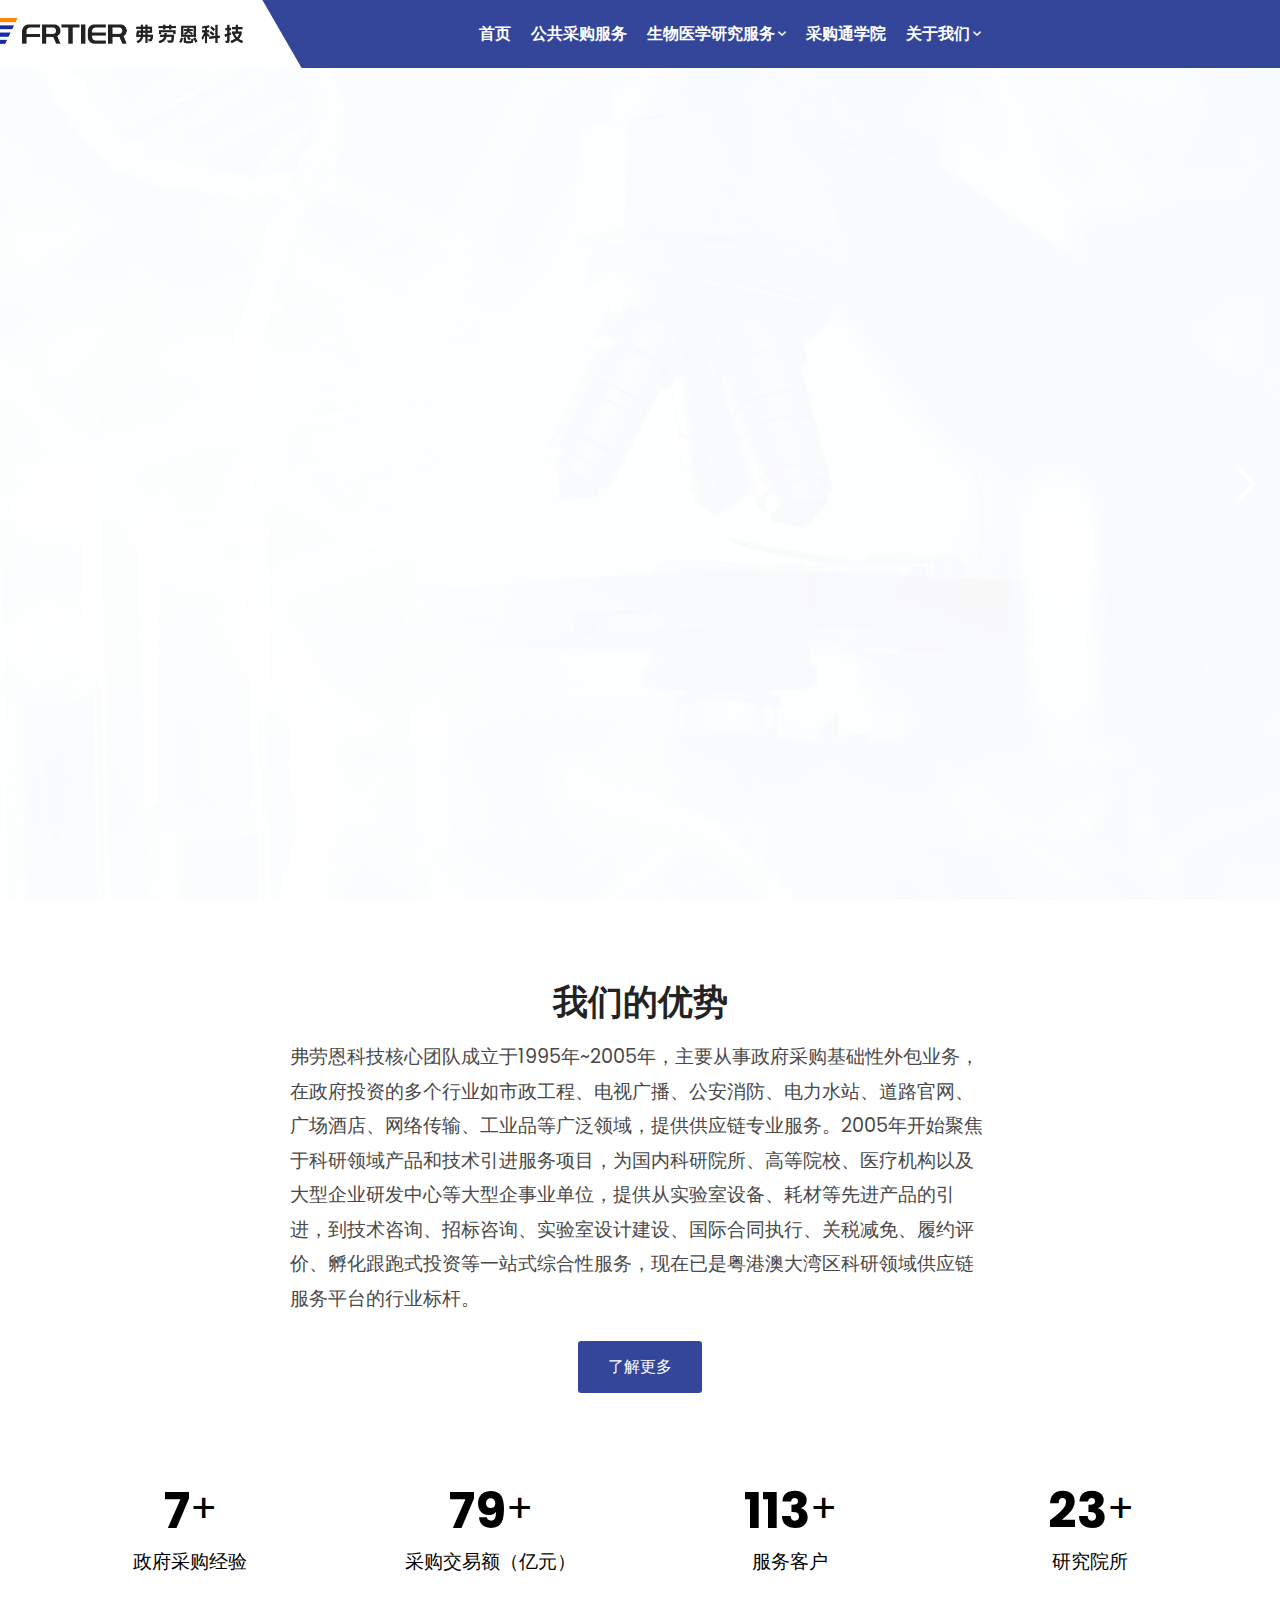
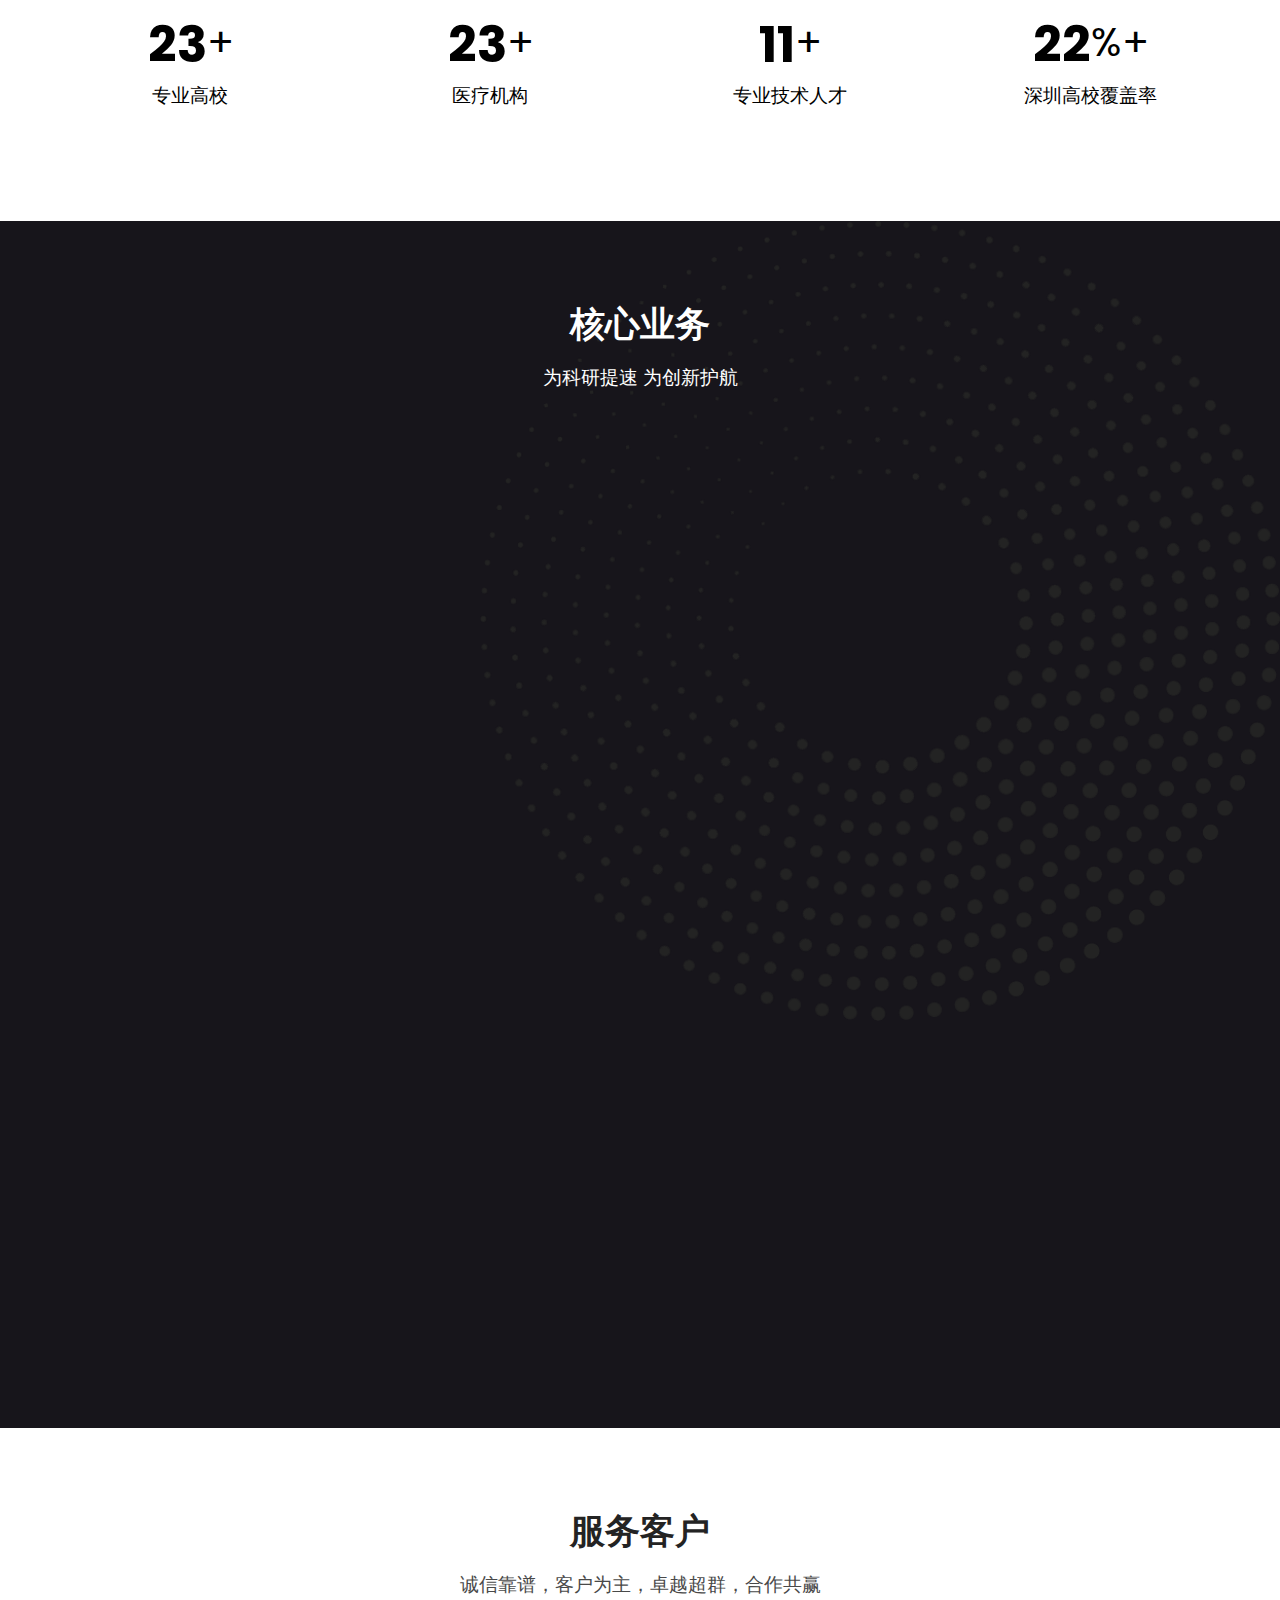
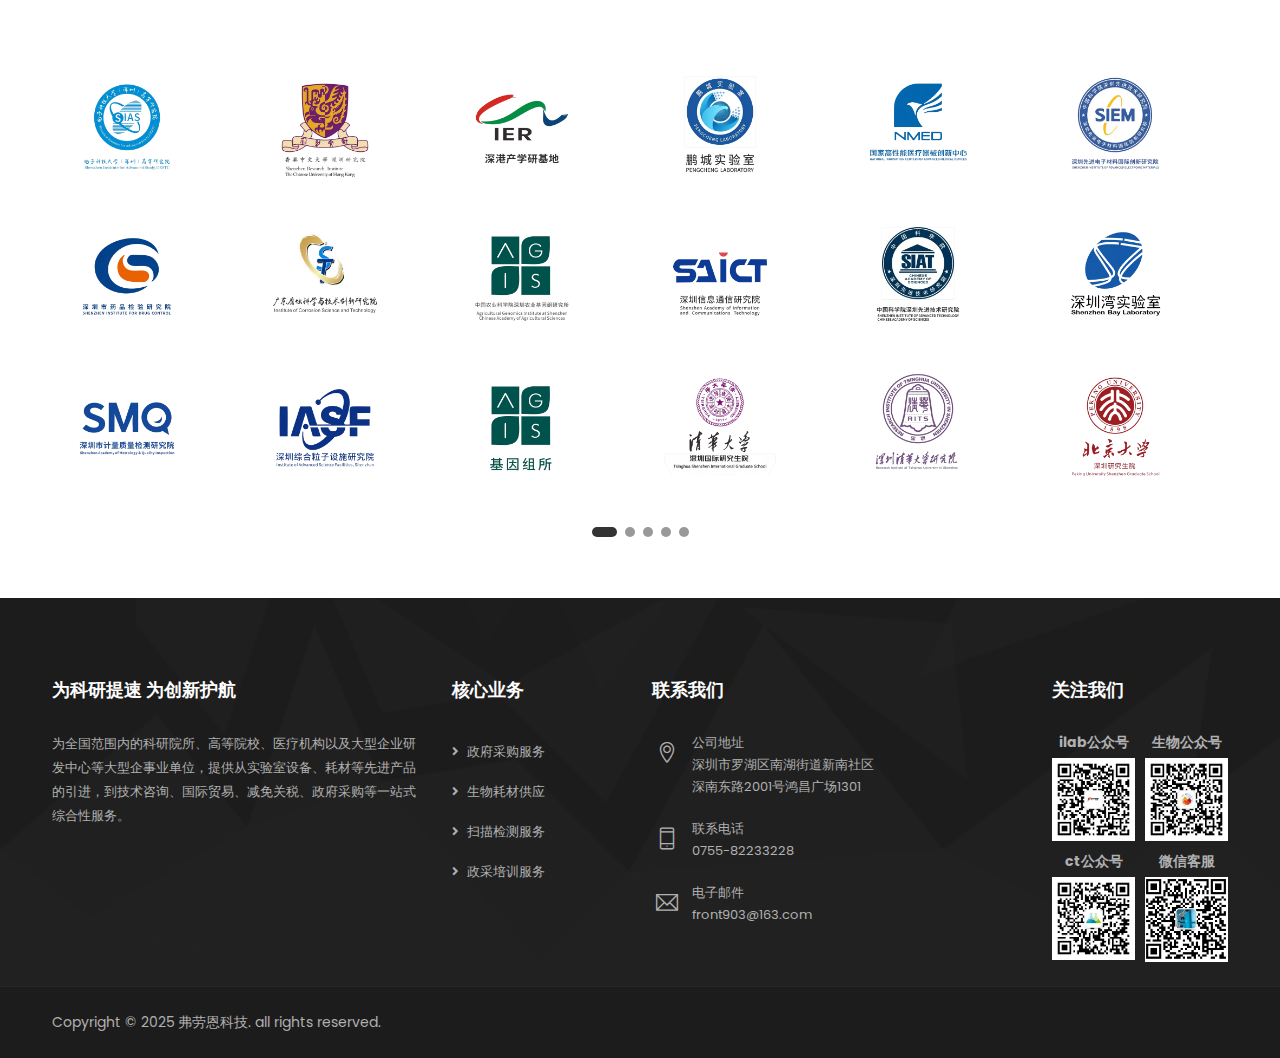
==== commit 08928779: "change hero style" ====
--- a/index.html
+++ b/index.html
@@ -178,408 +178,373 @@
 							<ul>	
 								<!-- SLIDE  -->
 								 <!-- slide 1 -->
-								<li data-index="rs-100" data-transition="slideoververtical" data-slotamount="default" data-hideafterloop="0" data-hideslideonmobile="off"  data-easein="default" data-easeout="default" data-masterspeed="default"  data-thumb=""  data-rotate="0"  data-saveperformance="off"  data-title="Slide" data-param1="" data-param2="" data-param3="" data-param4="" data-param5="" data-param6="" data-param7="" data-param8="" data-param9="" data-param10="" data-description="">
+								 <li data-index="rs-100" data-transition="slideoververtical" data-slotamount="default" data-hideafterloop="0" data-hideslideonmobile="off"  data-easein="default" data-easeout="default" data-masterspeed="default"  data-thumb="images/main-slider/slide13.jpg" data-rotate="0"  data-fstransition="fade" data-fsmasterspeed="2000" data-fsslotamount="7" data-saveperformance="off"  data-title="" data-param1="" data-param2="" data-param3="" data-param4="" data-param5="" data-param6="" data-param7="" data-param8="" data-param9="" data-param10="" data-description="">
 									<!-- MAIN IMAGE -->
-									
+									<img src="images/hero1.webp"  alt=""  data-lazyload="images/main-slider/slide13.jpg" data-bgposition="right bottom" data-bgfit="cover" data-bgrepeat="no-repeat" data-bgparallax="off" class="rev-slidebg" data-no-retina>
+									<!-- LAYERS -->
 									<!-- LAYER NR. 1 -->
-									<!-- LAYERS -->
-
-									<div class="tp-caption tp-shape tp-shapewrapper " id="slide-100-layer" 
-										data-x="['center','center','center','center']" 
-										data-hoffset="['0','0','0','0']" 
-										data-y="['middle','middle','middle','middle']" 
-										data-voffset="['0','0','0','0']" 
-										data-whitespace="nowrap" 
-										data-type="shape" 
-										data-basealign="slide" 
-										data-responsive_offset="off" 
-										data-responsive="off" 
-										data-frames='[{"from":"opacity:0;","speed":1000,"to":"o:1;","delay":0,"ease":"Power4.easeOut"},{"delay":"wait","speed":1000,"to":"opacity:0;","ease":"Power4.easeOut"}]' 
-										data-textAlign="['left','left','left','left']" 
-										data-paddingtop="[0,0,0,0]" 
-										data-paddingright="[0,0,0,0]" 
-										data-paddingbottom="[0,0,0,0]" 
-										data-paddingleft="[0,0,0,0]" 
-										style="z-index: 2; position: relative; display: inline-block; background-color: rgba(0, 0, 0, 0.1);">
-										<img src="images/hero1.webp" alt="" style="display: block; max-width: 100%; height: auto;">
-									</div>
-									<!-- LAYER NR. 1 -->
-
-								
-									<!-- 第一层文本 -->
-									<div class="tp-caption tp-resizeme" 
-										id="slide-29-layer-3" 
-										data-x="['left','center','center','center']" 
-										data-hoffset="['0','0','0','0']" 
-										data-y="['top','top','middle','middle']"  
-										data-voffset="['180','300','-120','-150']"
-										data-width="none" 
-										data-height="none" 
-										data-whitespace="nowrap" 
-										data-type="text" 
-										data-responsive_offset="on" 
-										data-frames='[{"delay":"+1360","speed":570,"frame":"0","from":"y:-50px;opacity:0;","to":"o:1;","ease":"Power3.easeInOut"},{"delay":"wait","speed":300,"frame":"999","to":"opacity:0;","ease":"Power3.easeInOut"}]' 
-										data-margintop="[0,0,0,0]" 
-										data-marginright="[0,0,0,0]" 
-										data-marginbottom="[0,0,0,0]" 
-										data-marginleft="[0,0,0,0]" 
-										data-textAlign="['inherit','inherit','inherit','inherit']" 
-										data-paddingtop="[0,0,0,0]" 
-										data-paddingright="[0,0,0,0]" 
-										data-paddingbottom="[2,2,2,2]" 
-										data-paddingleft="[0,0,0,0]" 
-										data-fontsize="['18','18','18','18']"
-										style="z-index: 9; white-space: nowrap; font-size: 12px; line-height: 22px; font-weight: 500; color: #ffffff; letter-spacing: 2px;font-family:Roboto;text-transform:uppercase;">致力于为你提供一站式科研服务
-									</div>
-
-									<!-- 第二层文本 -->
 									<div class="tp-caption" 
-										id="slide-200-layer-3" 
-										data-x="['left','center','center','center']" 
-										data-hoffset="['0','0','0','0']"  
-										data-y="['middle','middle','middle','middle']" 
-										data-voffset="['-140','-80','0','-60']" 
-										data-fontsize="['65','40','40','30']"
-										data-lineheight="['80','50','40','30']"
-										data-width="['640','481','500','300']"
+										id="slide-100-layer-1" 
+										data-x="['center','left','left','left']" data-hoffset="['-270','60','60','35']" 
+										data-y="['middle','middle','middle','middle']" data-voffset="['-90','-120','-135','-90']" 
+										data-fontsize="['24','22','20','13']"
+										data-lineheight="['35','35','38','24']"
+										data-width="['600','600','340','260']"
 										data-height="none"
 										data-whitespace="normal"
 										data-type="text" 
-										data-responsive_offset="off" 
-										data-responsive="off"
-										data-frames='[{"delay":900,"speed":2000,"frame":"0","from":"z:0;rX:0;rY:0;rZ:0;sX:1.1;sY:1.1;skX:0;skY:0;opacity:0;","color":"#000000","to":"o:1;","ease":"Power3.easeInOut"},{"delay":"wait","speed":500,"frame":"999","color":"#000000","to":"opacity:0;","ease":"nothing"}]'
-										data-textAlign="['left','center','center','center']"
+										data-basealign="slide" 
+										data-responsive_offset="off" 
+										data-responsive="off"
+										data-frames='[{"from":"y:50px;opacity:0;","speed":1500,"to":"o:1;","delay":500,"ease":"Power4.easeOut"},{"delay":"wait","speed":300,"to":"opacity:0;","ease":"nothing"}]'
+										data-textAlign="['left','left','left','left']"
 										data-paddingtop="[0,0,0,0]"
 										data-paddingright="[0,0,0,0]"
 										data-paddingbottom="[0,0,0,0]"
 										data-paddingleft="[0,0,0,0]"
-										style="z-index: 6; min-width: 800px; max-width: 800px; font-weight:600;  line-height: 30px; white-space: normal; color: #fff; font-family: 'Poppins',sans-serif; text-shadow: 4px 4px 8px #000000; letter-spacing: 4px;">           
-										30年<br>科研领域服务经验
-									</div>
-
-									<!-- 白线层 -->
-									<div class="tp-caption tp-shape" 
-										id="slide-200-layer-white-line" 
-										data-x="['left','center','center','center']" 
-										data-hoffset="['0','0','0','0']" 
+										style="z-index: 9; min-width: 600px; max-width: 600px; white-space: normal; font-size: 60px; line-height: 60px; font-weight: 700; color: #000;font-family: 'Poppins', sans-serif; border-width:0px;">致力于为你提供一站式科研服务</div>
+									<!-- LAYER NR. 1 -->
+									<div class="tp-caption text-primary" 
+										id="slide-100-layer-2" 
+										data-x="['center','left','left','left']" 
+										data-hoffset="['-270','60','60','35']" 
 										data-y="['middle','middle','middle','middle']" 
-										data-voffset="['-40','-20','50','-20']" 
-										data-width="['560','340','300','280']"
-										data-height="2"
-										data-whitespace="nowrap"
-										data-type="shape" 
-										data-responsive_offset="off" 
-										data-responsive="off"
-										data-frames='[{"delay":900,"speed":2000,"frame":"0","from":"opacity:0;","to":"o:1;","ease":"Power3.easeInOut"},{"delay":"wait","speed":500,"frame":"999","to":"opacity:0;","ease":"nothing"}]'
-										data-textAlign="['left','left','center','center']"
-										data-paddingtop="[0,0,0,0]"
-										data-paddingright="[0,0,0,0]"
-										data-paddingbottom="[0,0,0,0]"
-										data-paddingleft="[0,0,0,0]"
-										style="z-index: 7; background-color: #fff;">
-									</div>
-
-									<!-- 第三层文本 -->
-									<div class="tp-caption" 
-										id="slide-200-layer-3" 
-										data-x="['left','center','center','center']" 
-										data-hoffset="['0','20','0','0']" 
-										data-y="['middle','middle','middle','middle']" 
-										data-voffset="['0','20','70','20']" 
-										data-fontsize="['24','20','18','16']"
-										data-lineheight="['40','35','30','25']"
-										data-width="['640','500','500','300']"
+										data-voffset="['0','-40','-70','-40']" 
+										data-fontsize="['50','45','35','24']"
+										data-lineheight="['60','55','45','30']"
+										data-width="['600','560','400','260']"
 										data-height="none"
 										data-whitespace="normal"
 										data-type="text" 
-										data-responsive_offset="off" 
-										data-responsive="off"
-										data-frames='[{"delay":900,"speed":2000,"frame":"0","from":"z:0;rX:0;rY:0;rZ:0;sX:1.1;sY:1.1;skX:0;skY:0;opacity:0;","color":"#000000","to":"o:1;","ease":"Power3.easeInOut"},{"delay":"wait","speed":500,"frame":"999","color":"#000000","to":"opacity:0;","ease":"nothing"}]'
-										data-textAlign="['left','center','center','center']"
+										data-basealign="slide" 
+										data-responsive_offset="off" 
+										data-responsive="off"
+										data-frames='[{"from":"y:50px;opacity:0;","speed":1500,"to":"o:1;","delay":500,"ease":"Power4.easeOut"},{"delay":"wait","speed":300,"to":"opacity:0;","ease":"nothing"}]'
+										data-textAlign="['left','left','left','left']"
 										data-paddingtop="[0,0,0,0]"
 										data-paddingright="[0,0,0,0]"
 										data-paddingbottom="[0,0,0,0]"
 										data-paddingleft="[0,0,0,0]"
-										style="z-index: 7; min-width: 640px; max-width: 640px; font-weight: 700; font-size: 24px; line-height: 30px; font-weight: 400; color: #fff; font-family: 'Poppins',sans-serif; letter-spacing: 2px; text-shadow: 4px 4px 8px #000000;">
-										政府采购服务<strong style="font-size: 28px; font-weight: 900;"> ·</strong> 生物耗材提供<strong style="font-size: 28px; font-weight: 900;"> · </strong>生物扫描检测服务
-									</div>
-
-									<!-- 第四层文本 -->
+										style="z-index: 8; min-width: 600px; max-width: 600px; letter-spacing: 2px; white-space: normal; text-transform: capitalize; font-size: 60px; line-height: 60px; font-weight: 700;font-family:'Poppins', sans-serif;border-width:0px;">30年<br>科研领域服务经验</div>
+									<!-- LAYER NR. 2 -->
+									<div class="tp-caption tp-shape tp-shapewrapper " 
+										id="slide-100-layer-3" 
+										data-x="['center','left','left','left']" 
+										data-hoffset="['-270','30','30','15']" 
+										data-y="['middle','middle','middle','middle']" 
+										data-voffset="['50','10','-20','15']" 
+										data-width="['660','570','530','330']"
+										data-height="['380','340','320','270']"
+										data-whitespace="normal"
+										data-type="shape" 
+										data-basealign="slide" 
+										data-responsive_offset="off" 
+										data-responsive="off"
+										data-frames='[{"from":"sY:0;","speed":1500,"to":"o:1;","delay":500,"ease":"Power4.easeOut"},{"delay":"wait","speed":300,"to":"opacity:0;","ease":"nothing"}]'
+										data-textAlign="['left','left','left','left']"
+										data-paddingtop="[0,0,0,0]"
+										data-paddingright="[0,0,0,0]"
+										data-paddingbottom="[0,0,0,0]"
+										data-paddingleft="[0,0,0,0]"
+										style="z-index: 6;background-color:rgba(255, 255, 255, 0.95);border-color:rgba(0, 0, 0, 0);border-width:0px;"></div>
+
+									<!-- LAYER NR. 3 -->
 									<div class="tp-caption" 
-										id="slide-200-layer-3" 
-										data-x="['left','center','center','center']" 
-										data-hoffset="['0','20','0','0']" 
+										id="slide-100-layer-4" 
+										data-x="['center','left','left','left']"
+										data-hoffset="['-270','60','60','35']" 
 										data-y="['middle','middle','middle','middle']" 
-										data-voffset="['40','60','120','100']" 
-										data-fontsize="['14','12','12','12']"
-										data-lineheight="['20','20','20','14']"
-										data-width="['520','481','500','300']"
+										data-voffset="['100','50','10','30']" 
+										data-width="['600','520','480','300']"
+										data-fontsize="['18','16','16','14']"
+										data-lineheight="['28','26','26','24']"
 										data-height="none"
 										data-whitespace="normal"
 										data-type="text" 
-										data-responsive_offset="on" 
-										data-responsive="on"
-										data-frames='[{"delay":900,"speed":2000,"frame":"0","from":"z:0;rX:0;rY:0;rZ:0;sX:1.1;sY:1.1;skX:0;skY:0;opacity:0;","color":"#000000","to":"o:1;","ease":"Power3.easeInOut"},{"delay":"wait","speed":500,"frame":"999","color":"#000000","to":"opacity:0;","ease":"nothing"}]'
-										data-textAlign="['left','center','center','center']"
+										data-basealign="slide" 
+										data-responsive_offset="off" 
+										data-responsive="off"
+										data-frames='[{"from":"y:50px;opacity:0;","speed":1500,"to":"o:1;","delay":650,"ease":"Power4.easeOut"},{"delay":"wait","speed":300,"to":"opacity:0;","ease":"nothing"}]'
+										data-textAlign="['left','left','left','left']"
 										data-paddingtop="[0,0,0,0]"
 										data-paddingright="[0,0,0,0]"
 										data-paddingbottom="[0,0,0,0]"
 										data-paddingleft="[0,0,0,0]"
-										style="z-index: 7; min-width: 640px; max-width: 1000px; font-size: 14px; font-weight: 400; color: #fff; font-family: 'Poppins',sans-serif; text-shadow: 4px 4px 8px #000000; ">
-										Govermment procurement services<strong style="font-size: 14px; font-weight: 900;"> ·</strong> Provision of biological consumables<strong style="font-size: 14px; font-weight: 900;"> · </strong>Biological scanming and testing services
-									</div>
-									<!-- LAYER NR. 5 -->
-									
+										style="z-index: 7; min-width: 600px; max-width: 600px; white-space: normal; font-size: 17px; line-height: 22px; font-weight: 500; color: rgba(0, 0, 0, 0.85); font-family:'Poppins', sans-serif; border-width:0px;">政府采购服务<strong style="font-size: 28px; font-weight: 900;"> ·</strong> 生物耗材提供<strong style="font-size: 28px; font-weight: 900;"> · </strong>生物扫描检测服务
+									</div>
+									<!-- LAYER NR. 4 -->
+									<a class="tp-caption rev-btn text-primary" 
+										href="portfolio-grid-2.html"
+										id="slide-100-layer-5" 
+										data-x="['center','left','left','left']" 
+										data-hoffset="['-495','60','60','35']" 
+										data-y="['middle','middle','middle','middle']" 
+										data-voffset="['180','120','80','105']" 
+										data-fontweight="['500','500','500','500']"
+										data-width="none"
+										data-height="none"
+										data-whitespace="nowrap"
+										data-type="button" 
+										data-basealign="slide" 
+										data-responsive_offset="off" 
+										data-responsive="off"
+										data-frames='[{"from":"y:50px;opacity:0;","speed":1500,"to":"o:1;","delay":800,"ease":"Power4.easeOut"},{"delay":"wait","speed":300,"to":"opacity:0;","ease":"nothing"},{"frame":"hover","speed":"0","ease":"Power1.easeInOut","to":"o:1;rX:0;rY:0;rZ:0;z:0;","style":"c:#ffffff;bg:#fff;bw:2px 2px 2px 2px;"}]'
+										data-textAlign="['left','left','left','left']"
+										data-paddingtop="[0,0,0,0]"
+										data-paddingright="[25,25,25,25]"
+										data-paddingbottom="[0,0,0,0]"
+										data-paddingleft="[25,25,25,25]"
+										style="z-index: 8; white-space: nowrap; font-size: 15px; line-height: 50px; font-weight: 900; font-family:'Poppins', sans-serif; background-color:rgba(0, 0, 0, 0); border-style:solid; border-width:2px; outline:none; box-shadow:none; box-sizing:border-box; -moz-box-sizing:border-box; -webkit-box-sizing:border-box; cursor:pointer;">
+											View Portfolio
+									</a>
 								</li>
 								<!-- slide 2 -->
-								<li data-index="rs-200" data-transition="fadethroughdark" data-slotamount="default" data-hideafterloop="0" data-hideslideonmobile="off"  data-easein="default" data-easeout="default" data-masterspeed="default"  data-thumb=""  data-rotate="0"  data-saveperformance="off"  data-title="Slide" data-param1="" data-param2="" data-param3="" data-param4="" data-param5="" data-param6="" data-param7="" data-param8="" data-param9="" data-param10="" data-description="">
+								<li data-index="rs-200" data-transition="slideoververtical" data-slotamount="default" data-hideafterloop="0" data-hideslideonmobile="off"  data-easein="default" data-easeout="default" data-masterspeed="default"  data-thumb="images/main-slider/slide14.jpg" data-rotate="0"  data-fstransition="fade" data-fsmasterspeed="2000" data-fsslotamount="7" data-saveperformance="off"  data-title="" data-param1="" data-param2="" data-param3="" data-param4="" data-param5="" data-param6="" data-param7="" data-param8="" data-param9="" data-param10="" data-description="">
 									<!-- MAIN IMAGE -->
-									
+									<img src="images/hero2.webp"  alt=""  data-lazyload="images/main-slider/slide14.jpg" data-bgposition="right bottom" data-bgfit="cover" data-bgrepeat="no-repeat" data-bgparallax="off" class="rev-slidebg" data-no-retina>
+									<!-- LAYERS -->
 									<!-- LAYER NR. 1 -->
-									<div class="tp-caption tp-shape tp-shapewrapper " 
-										id="slide-200-layer-4" 
-										data-x="['center','center','center','center']" 
-										data-hoffset="['0','0','0','0']" 
-										data-y="['middle','middle','middle','middle']" 
-										data-voffset="['0','0','0','0']" 
-										data-whitespace="nowrap" 
-										data-type="shape" 
-										data-basealign="slide" 
-										data-responsive_offset="off" 
-										data-responsive="off" 
-										data-frames='[{"from":"opacity:0;","speed":1000,"to":"o:1;","delay":0,"ease":"Power4.easeOut"},{"delay":"wait","speed":1000,"to":"opacity:0;","ease":"Power4.easeOut"}]' 
-										data-textAlign="['left','left','left','left']" 
-										data-paddingtop="[0,0,0,0]" 
-										data-paddingright="[0,0,0,0]" 
-										data-paddingbottom="[0,0,0,0]" 
-										data-paddingleft="[0,0,0,0]" 
-										style="z-index: 2; position: relative; display: inline-block; background-color: rgba(0, 0, 0, 0.1);">
-										<img src="images/hero2.webp" alt="" style="display: block; max-width: 100%; height: auto;">
-									</div>
-									
-									<!-- 第一层文本 -->
-									<div class="tp-caption " 
-										id="slide-200-layer-4" 
-										data-x="['middle','center','center','center']" 
-										data-hoffset="['80','0','0','0']" 
-										data-y="['middle','top','middle','middle']"  
-										data-voffset="['-200','340','-120','-100']"
-										data-width="none" 
-										data-height="none" 
-										data-whitespace="nowrap" 
-										data-type="text" 
-										data-responsive_offset="on" 
-										data-frames='[{"delay":"+1360","speed":570,"frame":"0","from":"y:-50px;opacity:0;","to":"o:1;","ease":"Power3.easeInOut"},{"delay":"wait","speed":300,"frame":"999","to":"opacity:0;","ease":"Power3.easeInOut"}]' 
-										data-margintop="[0,0,0,0]" 
-										data-marginright="[0,0,0,0]" 
-										data-marginbottom="[0,0,0,0]" 
-										data-marginleft="[0,0,0,0]" 
-										data-textAlign="['inherit','inherit','inherit','inherit']" 
-										data-paddingtop="[0,0,0,0]" 
-										data-paddingright="[0,0,0,0]" 
-										data-paddingbottom="[2,2,2,2]" 
-										data-paddingleft="[0,0,0,0]" 
-										data-fontsize="['18','18','18','18']"
-										style="z-index: 9; white-space: nowrap; font-size: 12px; line-height: 22px; font-weight: 500; color: #ffffff; letter-spacing: 2px;font-family:Roboto;text-transform:uppercase;">致力于成为全球领先的生物医学耗材供应商
-									</div>
-
-									<!-- 第二层文本 -->
 									<div class="tp-caption" 
-										id="slide-200-layer-4" 
-										data-x="['middle','center','center','center']" 
-										data-hoffset="['230','0','0','0']"  
-										data-y="['middle','middle','middle','middle']" 
-										data-voffset="['-100','-60','-40','-40']" 
-										data-fontsize="['65','40','40','30']"
-										data-lineheight="['80','50','40','30']"
-										data-width="['640','481','500','300']"
+										id="slide-200-layer-1" 
+										data-x="['center','left','left','left']" data-hoffset="['-270','60','60','35']" 
+										data-y="['middle','middle','middle','middle']" data-voffset="['-90','-120','-135','-90']" 
+										data-fontsize="['24','22','20','13']"
+										data-lineheight="['35','35','38','24']"
+										data-width="['600','600','340','260']"
 										data-height="none"
 										data-whitespace="normal"
 										data-type="text" 
-										data-responsive_offset="off" 
-										data-responsive="off"
-										data-frames='[{"delay":900,"speed":2000,"frame":"0","from":"z:0;rX:0;rY:0;rZ:0;sX:1.1;sY:1.1;skX:0;skY:0;opacity:0;","color":"#000000","to":"o:1;","ease":"Power3.easeInOut"},{"delay":"wait","speed":500,"frame":"999","color":"#000000","to":"opacity:0;","ease":"nothing"}]'
-										data-textAlign="['left','center','center','center']"
+										data-basealign="slide" 
+										data-responsive_offset="off" 
+										data-responsive="off"
+										data-frames='[{"from":"y:50px;opacity:0;","speed":1500,"to":"o:1;","delay":500,"ease":"Power4.easeOut"},{"delay":"wait","speed":300,"to":"opacity:0;","ease":"nothing"}]'
+										data-textAlign="['left','left','left','left']"
 										data-paddingtop="[0,0,0,0]"
 										data-paddingright="[0,0,0,0]"
 										data-paddingbottom="[0,0,0,0]"
 										data-paddingleft="[0,0,0,0]"
-										style="z-index: 6; min-width: 800px; max-width: 800px; font-weight: 600; letter-spacing: 4px;  line-height: 30px; white-space: normal; color: #fff; font-family: 'Poppins',sans-serif; text-shadow: 4px 4px 8px #000000;">           
-										服务超200+实验室
-									</div>
-
-									<!-- 新增白线层 -->
-									<div class="tp-caption tp-shape" 
-										id="slide-200-layer-white-line" 
-										data-x="['middle','middle','center','center']" 
-										data-hoffset="['200','0','0','0']" 
+										style="z-index: 9; min-width: 600px; max-width: 600px; white-space: normal; font-size: 60px; line-height: 60px; font-weight: 700; color: #000;font-family: 'Poppins', sans-serif; border-width:0px;">致力于成为全球领先的生物医学耗材供应商
+									</div>
+									<!-- LAYER NR. 1 -->
+									<div class="tp-caption text-primary" 
+										id="slide-200-layer-2" 
+										data-x="['center','left','left','left']" 
+										data-hoffset="['-270','60','60','35']" 
 										data-y="['middle','middle','middle','middle']" 
-										data-voffset="['-40','-20','0','-20']" 
-										data-width="['580','340','300','300']"
-										data-height="2"
-										data-whitespace="nowrap"
-										data-type="shape" 
-										data-responsive_offset="off" 
-										data-responsive="off"
-										data-frames='[{"delay":900,"speed":2000,"frame":"0","from":"opacity:0;","to":"o:1;","ease":"Power3.easeInOut"},{"delay":"wait","speed":500,"frame":"999","to":"opacity:0;","ease":"nothing"}]'
-										data-textAlign="['left','left','center','center']"
-										data-paddingtop="[0,0,0,0]"
-										data-paddingright="[0,0,0,0]"
-										data-paddingbottom="[0,0,0,0]"
-										data-paddingleft="[0,0,0,0]"
-										style="z-index: 7; background-color: #fff;">
-									</div>
-									<!-- 第三层文本 -->
-									<div class="tp-caption" 
-										id="slide-200-layer-4" 
-										data-x="['middle','center','center','center']" 
-										data-hoffset="['230','0','0','0']" 
-										data-y="['middle','middle','middle','middle']" 
-										data-voffset="['0','20','40','0']" 
-										data-fontsize="['24','20','18','16']"
-										data-lineheight="['40','35','30','25']"
-										data-width="['640','500','500','300']"
+										data-voffset="['0','-40','-70','-40']" 
+										data-fontsize="['50','45','35','24']"
+										data-lineheight="['60','55','45','30']"
+										data-width="['600','560','400','260']"
 										data-height="none"
 										data-whitespace="normal"
 										data-type="text" 
-										data-responsive_offset="off" 
-										data-responsive="off"
-										data-frames='[{"delay":900,"speed":2000,"frame":"0","from":"z:0;rX:0;rY:0;rZ:0;sX:1.1;sY:1.1;skX:0;skY:0;opacity:0;","color":"#000000","to":"o:1;","ease":"Power3.easeInOut"},{"delay":"wait","speed":500,"frame":"999","color":"#000000","to":"opacity:0;","ease":"nothing"}]'
-										data-textAlign="['left','center','center','center']"
+										data-basealign="slide" 
+										data-responsive_offset="off" 
+										data-responsive="off"
+										data-frames='[{"from":"y:50px;opacity:0;","speed":1500,"to":"o:1;","delay":500,"ease":"Power4.easeOut"},{"delay":"wait","speed":300,"to":"opacity:0;","ease":"nothing"}]'
+										data-textAlign="['left','left','left','left']"
 										data-paddingtop="[0,0,0,0]"
 										data-paddingright="[0,0,0,0]"
 										data-paddingbottom="[0,0,0,0]"
 										data-paddingleft="[0,0,0,0]"
-										style="z-index: 7; min-width: 640px; max-width: 640px; font-weight: 700; font-size: 24px; line-height: 30px; font-weight: 400; color: #fff; font-family: 'Poppins',sans-serif; letter-spacing: 2px; text-shadow: 4px 4px 8px #000000;">
-										华南地区最大血清进口商
-									</div>
-																	
+										style="z-index: 8; min-width: 600px; max-width: 600px; letter-spacing: 2px; white-space: normal; text-transform: capitalize; font-size: 60px; line-height: 60px; font-weight: 700;font-family:'Poppins', sans-serif;border-width:0px;">服务<br>超200+实验室
+									</div>
+									<!-- LAYER NR. 2 -->
+									<div class="tp-caption tp-shape tp-shapewrapper " 
+										id="slide-200-layer-3" 
+										data-x="['center','left','left','left']" 
+										data-hoffset="['-270','30','30','15']" 
+										data-y="['middle','middle','middle','middle']" 
+										data-voffset="['50','10','-20','15']" 
+										data-width="['660','570','530','330']"
+										data-height="['380','340','320','270']"
+										data-whitespace="normal"
+										data-type="shape" 
+										data-basealign="slide" 
+										data-responsive_offset="off" 
+										data-responsive="off"
+										data-frames='[{"from":"sY:0;","speed":1500,"to":"o:1;","delay":500,"ease":"Power4.easeOut"},{"delay":"wait","speed":300,"to":"opacity:0;","ease":"nothing"}]'
+										data-textAlign="['left','left','left','left']"
+										data-paddingtop="[0,0,0,0]"
+										data-paddingright="[0,0,0,0]"
+										data-paddingbottom="[0,0,0,0]"
+										data-paddingleft="[0,0,0,0]"
+										style="z-index: 6;background-color:rgba(255, 255, 255, 0.95);border-color:rgba(0, 0, 0, 0);border-width:0px;">
+									</div>
+
+									<!-- LAYER NR. 3 -->
+									<div class="tp-caption" 
+										id="slide-200-layer-4" 
+										data-x="['center','left','left','left']"
+										data-hoffset="['-270','60','60','35']" 
+										data-y="['middle','middle','middle','middle']" 
+										data-voffset="['100','50','10','30']" 
+										data-width="['600','520','480','300']"
+										data-fontsize="['18','16','16','14']"
+										data-lineheight="['28','26','26','24']"
+										data-height="none"
+										data-whitespace="normal"
+										data-type="text" 
+										data-basealign="slide" 
+										data-responsive_offset="off" 
+										data-responsive="off"
+										data-frames='[{"from":"y:50px;opacity:0;","speed":1500,"to":"o:1;","delay":650,"ease":"Power4.easeOut"},{"delay":"wait","speed":300,"to":"opacity:0;","ease":"nothing"}]'
+										data-textAlign="['left','left','left','left']"
+										data-paddingtop="[0,0,0,0]"
+										data-paddingright="[0,0,0,0]"
+										data-paddingbottom="[0,0,0,0]"
+										data-paddingleft="[0,0,0,0]"
+										style="z-index: 7; min-width: 600px; max-width: 600px; white-space: normal; font-size: 17px; line-height: 22px; font-weight: 500; color: rgba(0, 0, 0, 0.85); font-family:'Poppins', sans-serif; border-width:0px;">华南地区最大血清进口商
+									</div>
+									<!-- LAYER NR. 4 -->
+									<a class="tp-caption rev-btn text-primary" 
+										href="portfolio-grid-2.html"
+										id="slide-200-layer-5" 
+										data-x="['center','left','left','left']" 
+										data-hoffset="['-495','60','60','35']" 
+										data-y="['middle','middle','middle','middle']" 
+										data-voffset="['180','120','80','105']" 
+										data-fontweight="['500','500','500','500']"
+										data-width="none"
+										data-height="none"
+										data-whitespace="nowrap"
+										data-type="button" 
+										data-basealign="slide" 
+										data-responsive_offset="off" 
+										data-responsive="off"
+										data-frames='[{"from":"y:50px;opacity:0;","speed":1500,"to":"o:1;","delay":800,"ease":"Power4.easeOut"},{"delay":"wait","speed":300,"to":"opacity:0;","ease":"nothing"},{"frame":"hover","speed":"0","ease":"Power1.easeInOut","to":"o:1;rX:0;rY:0;rZ:0;z:0;","style":"c:#ffffff;bg:#fff;bw:2px 2px 2px 2px;"}]'
+										data-textAlign="['left','left','left','left']"
+										data-paddingtop="[0,0,0,0]"
+										data-paddingright="[25,25,25,25]"
+										data-paddingbottom="[0,0,0,0]"
+										data-paddingleft="[25,25,25,25]"
+										style="z-index: 8; white-space: nowrap; font-size: 15px; line-height: 50px; font-weight: 900; font-family:'Poppins', sans-serif; background-color:rgba(0, 0, 0, 0); border-style:solid; border-width:2px; outline:none; box-shadow:none; box-sizing:border-box; -moz-box-sizing:border-box; -webkit-box-sizing:border-box; cursor:pointer;">
+											View Portfolio
+									</a>
 								</li>
 								<!-- slide 3 -->
-								<li data-index="rs-300" data-transition="fadethroughdark" data-slotamount="default" data-hideafterloop="0" data-hideslideonmobile="off"  data-easein="default" data-easeout="default" data-masterspeed="default"  data-thumb=""  data-rotate="0"  data-saveperformance="off"  data-title="Slide" data-param1="" data-param2="" data-param3="" data-param4="" data-param5="" data-param6="" data-param7="" data-param8="" data-param9="" data-param10="" data-description="">
-									
+								<li data-index="rs-300" data-transition="slideoververtical" data-slotamount="default" data-hideafterloop="0" data-hideslideonmobile="off"  data-easein="default" data-easeout="default" data-masterspeed="default"  data-thumb="images/main-slider/slide14.jpg" data-rotate="0"  data-fstransition="fade" data-fsmasterspeed="2000" data-fsslotamount="7" data-saveperformance="off"  data-title="" data-param1="" data-param2="" data-param3="" data-param4="" data-param5="" data-param6="" data-param7="" data-param8="" data-param9="" data-param10="" data-description="">
+									<!-- MAIN IMAGE -->
+									<img src="images/hero3.webp"  alt=""  data-lazyload="images/main-slider/slide14.jpg" data-bgposition="right bottom" data-bgfit="cover" data-bgrepeat="no-repeat" data-bgparallax="off" class="rev-slidebg" data-no-retina>
+									<!-- LAYERS -->
 									<!-- LAYER NR. 1 -->
-									<div class="tp-caption tp-shape tp-shapewrapper " id="slide-300-layer" 
-									data-x="['center','center','center','center']" 
-									data-hoffset="['0','0','0','0']" 
-									data-y="['middle','middle','middle','middle']" 
-									data-voffset="['0','0','0','0']" 
-									data-whitespace="nowrap" 
-									data-type="shape" 
-									data-basealign="slide" 
-									data-responsive_offset="off" 
-									data-responsive="off" 
-									data-frames='[{"from":"opacity:0;","speed":1000,"to":"o:1;","delay":0,"ease":"Power4.easeOut"},{"delay":"wait","speed":1000,"to":"opacity:0;","ease":"Power4.easeOut"}]' 
-									data-textAlign="['left','left','left','left']" 
-									data-paddingtop="[0,0,0,0]" 
-									data-paddingright="[0,0,0,0]" 
-									data-paddingbottom="[0,0,0,0]" 
-									data-paddingleft="[0,0,0,0]" 
-									style="z-index: 2; position: relative; display: inline-block; background-color: rgba(0, 0, 0, 0.1);">
-								   <img src="images/hero3.webp" alt="" style="display: block; max-width: 100%; height: auto;">
-							   </div>
-									
-									
-							   <!-- 第一层文本（副标题） -->
-								<div class="tp-caption tp-resizeme" 
-									id="slide-300-layer-4"
-									data-x="['left','center','center','center']" 
-									data-hoffset="['-110','0','0','0']" 
-									data-y="['top','top','middle','middle']"  
-									data-voffset="['400','280','-120','-150']" 
-									data-width="none" 
-									data-height="none" 
-									data-whitespace="nowrap" 
-									data-type="text" 
-									data-responsive_offset="on" 
-									data-frames='[{"delay":"+1360","speed":570,"frame":"0","from":"y:-50px;opacity:0;","to":"o:1;","ease":"Power3.easeInOut"},{"delay":"wait","speed":300,"frame":"999","to":"opacity:0;","ease":"Power3.easeInOut"}]' 
-									data-margintop="[0,0,0,0]" 
-									data-marginright="[0,0,0,0]" 
-									data-marginbottom="[0,0,0,0]" 
-									data-marginleft="[0,0,0,0]" 
-									data-textAlign="['inherit','inherit','center','center']" 
-									data-paddingtop="[0,0,0,0]" 
-									data-paddingright="[0,0,0,0]" 
-									data-paddingbottom="[2,2,2,2]" 
-									data-paddingleft="[0,0,0,0]" 
-									data-fontsize="['18','18','18','18']"
-									style="z-index: 9; white-space: nowrap; font-size: 12px; line-height: 22px; font-weight: 500; color: #ffffff; letter-spacing: 2px; font-family:Roboto; text-transform:uppercase;">
-									服务客户超500家
-								</div>
-
-								<!-- 第二层文本（主标题） -->
-								<div class="tp-caption tp-resizeme" 
-									id="slide-300-layer-4" 
-									data-x="['left','center','center','center']" 
-									data-hoffset="['-100','0','0','0']"  
-									data-y="['middle','middle','middle','middle']" 
-									data-voffset="['60','-80','-60','-60']" 
-									data-fontsize="['65','40','40','30']"
-									data-lineheight="['80','50','40','30']"
-									data-width="['640','481','500','300']"
-									data-height="none"
-									data-whitespace="normal"
-									data-type="text" 
-									data-responsive_offset="on" 
-									data-responsive="on"
-									data-frames='[{"delay":900,"speed":2000,"frame":"0","from":"z:0;rX:0;rY:0;rZ:0;sX:1.1;sY:1.1;skX:0;skY:0;opacity:0;","color":"#000000","to":"o:1;","ease":"Power3.easeInOut"},{"delay":"wait","speed":500,"frame":"999","color":"#000000","to":"opacity:0;","ease":"nothing"}]'
-									data-textAlign="['left','center','center','center']"
-									data-paddingtop="[0,0,0,0]"
-									data-paddingright="[0,0,0,0]"
-									data-paddingbottom="[0,0,0,0]"
-									data-paddingleft="[0,0,0,0]"
-									style="z-index: 6; min-width: 800px; max-width: 800px; font-weight: 600; line-height: 30px; white-space: normal; color: #fff; font-family: 'Poppins',sans-serif; text-shadow: 4px 4px 8px #000000; letter-spacing: 4px;">           
-									采购交易额超<br>350亿元
-								</div>
-
-								<!-- 白线层 -->
-								<div class="tp-caption tp-shape" 
-									id="slide-300-layer-white-line" 
-									data-x="['left','center','center','center']" 
-									data-hoffset="['-110','0','0','0']" 
-									data-y="['middle','middle','middle','middle']" 
-									data-voffset="['180','-20','0','-20']" 
-									data-width="['440','340','300','280']"
-									data-height="2"
-									data-whitespace="nowrap"
-									data-type="shape" 
-									data-responsive_offset="on" 
-									data-responsive="on"
-									data-frames='[{"delay":900,"speed":2000,"frame":"0","from":"opacity:0;","to":"o:1;","ease":"Power3.easeInOut"},{"delay":"wait","speed":500,"frame":"999","to":"opacity:0;","ease":"nothing"}]'
-									data-textAlign="['left','left','center','center']"
-									data-paddingtop="[0,0,0,0]"
-									data-paddingright="[0,0,0,0]"
-									data-paddingbottom="[0,0,0,0]"
-									data-paddingleft="[0,0,0,0]"
-									style="z-index: 7; background-color: #fff;">
-								</div>
-
-								<!-- 第三层文本（服务项目） -->
-								<div class="tp-caption" 
-									id="slide-300-layer-4" 
-									data-x="['left','center','center','center']" 
-									data-hoffset="['-90','0','0','0']" 
-									data-y="['middle','middle','middle','middle']" 
-									data-voffset="['200','20','40','20']" 
-									data-fontsize="['24','20','18','16']"
-									data-lineheight="['40','35','30','25']"
-									data-width="['640','500','500','300']"
-									data-height="none"
-									data-whitespace="normal"
-									data-type="text" 
-									data-responsive_offset="off" 
-									data-responsive="off"
-									data-frames='[{"delay":900,"speed":2000,"frame":"0","from":"z:0;rX:0;rY:0;rZ:0;sX:1.1;sY:1.1;skX:0;skY:0;opacity:0;","color":"#000000","to":"o:1;","ease":"Power3.easeInOut"},{"delay":"wait","speed":500,"frame":"999","color":"#000000","to":"opacity:0;","ease":"nothing"}]'
-									data-textAlign="['left','center','center','center']"
-									data-paddingtop="[0,0,0,0]"
-									data-paddingright="[0,0,0,0]"
-									data-paddingbottom="[0,0,0,0]"
-									data-paddingleft="[0,0,0,0]"
-									style="z-index: 7; min-width: 640px; max-width: 640px; font-weight: 700; font-size: 24px; line-height: 30px; font-weight: 400; color: #fff; font-family: 'Poppins',sans-serif; letter-spacing: 2px; text-shadow: 4px 4px 8px #000000;">
-									构建公共采购云服务平台
-								</div>
-
-							
+									<div class="tp-caption" 
+										id="slide-300-layer-1" 
+										data-x="['center','left','left','left']" data-hoffset="['-270','60','60','35']" 
+										data-y="['middle','middle','middle','middle']" data-voffset="['-90','-120','-135','-90']" 
+										data-fontsize="['24','22','20','13']"
+										data-lineheight="['35','35','38','24']"
+										data-width="['600','600','340','260']"
+										data-height="none"
+										data-whitespace="normal"
+										data-type="text" 
+										data-basealign="slide" 
+										data-responsive_offset="off" 
+										data-responsive="off"
+										data-frames='[{"from":"y:50px;opacity:0;","speed":1500,"to":"o:1;","delay":500,"ease":"Power4.easeOut"},{"delay":"wait","speed":300,"to":"opacity:0;","ease":"nothing"}]'
+										data-textAlign="['left','left','left','left']"
+										data-paddingtop="[0,0,0,0]"
+										data-paddingright="[0,0,0,0]"
+										data-paddingbottom="[0,0,0,0]"
+										data-paddingleft="[0,0,0,0]"
+										style="z-index: 9; min-width: 600px; max-width: 600px; white-space: normal; font-size: 60px; line-height: 60px; font-weight: 700; color: #000;font-family: 'Poppins', sans-serif; border-width:0px;">服务客户超500家
+									</div>
+									<!-- LAYER NR. 1 -->
+									<div class="tp-caption text-primary" 
+										id="slide-300-layer-2" 
+										data-x="['center','left','left','left']" 
+										data-hoffset="['-270','60','60','35']" 
+										data-y="['middle','middle','middle','middle']" 
+										data-voffset="['0','-40','-70','-40']" 
+										data-fontsize="['50','45','35','24']"
+										data-lineheight="['60','55','45','30']"
+										data-width="['600','560','400','260']"
+										data-height="none"
+										data-whitespace="normal"
+										data-type="text" 
+										data-basealign="slide" 
+										data-responsive_offset="off" 
+										data-responsive="off"
+										data-frames='[{"from":"y:50px;opacity:0;","speed":1500,"to":"o:1;","delay":500,"ease":"Power4.easeOut"},{"delay":"wait","speed":300,"to":"opacity:0;","ease":"nothing"}]'
+										data-textAlign="['left','left','left','left']"
+										data-paddingtop="[0,0,0,0]"
+										data-paddingright="[0,0,0,0]"
+										data-paddingbottom="[0,0,0,0]"
+										data-paddingleft="[0,0,0,0]"
+										style="z-index: 8; min-width: 600px; max-width: 600px; letter-spacing: 2px; white-space: normal; text-transform: capitalize; font-size: 60px; line-height: 60px; font-weight: 700;font-family:'Poppins', sans-serif;border-width:0px;">采购<br>交易额超350亿元
+									</div>
+									<!-- LAYER NR. 2 -->
+									<div class="tp-caption tp-shape tp-shapewrapper " 
+										id="slide-300-layer-3" 
+										data-x="['center','left','left','left']" 
+										data-hoffset="['-270','30','30','15']" 
+										data-y="['middle','middle','middle','middle']" 
+										data-voffset="['50','10','-20','15']" 
+										data-width="['660','570','530','330']"
+										data-height="['380','340','320','270']"
+										data-whitespace="normal"
+										data-type="shape" 
+										data-basealign="slide" 
+										data-responsive_offset="off" 
+										data-responsive="off"
+										data-frames='[{"from":"sY:0;","speed":1500,"to":"o:1;","delay":500,"ease":"Power4.easeOut"},{"delay":"wait","speed":300,"to":"opacity:0;","ease":"nothing"}]'
+										data-textAlign="['left','left','left','left']"
+										data-paddingtop="[0,0,0,0]"
+										data-paddingright="[0,0,0,0]"
+										data-paddingbottom="[0,0,0,0]"
+										data-paddingleft="[0,0,0,0]"
+										style="z-index: 6;background-color:rgba(255, 255, 255, 0.95);border-color:rgba(0, 0, 0, 0);border-width:0px;">
+									</div>
+
+									<!-- LAYER NR. 3 -->
+									<div class="tp-caption" 
+										id="slide-300-layer-4" 
+										data-x="['center','left','left','left']"
+										data-hoffset="['-270','60','60','35']" 
+										data-y="['middle','middle','middle','middle']" 
+										data-voffset="['100','50','10','30']" 
+										data-width="['600','520','480','300']"
+										data-fontsize="['18','16','16','14']"
+										data-lineheight="['28','26','26','24']"
+										data-height="none"
+										data-whitespace="normal"
+										data-type="text" 
+										data-basealign="slide" 
+										data-responsive_offset="off" 
+										data-responsive="off"
+										data-frames='[{"from":"y:50px;opacity:0;","speed":1500,"to":"o:1;","delay":650,"ease":"Power4.easeOut"},{"delay":"wait","speed":300,"to":"opacity:0;","ease":"nothing"}]'
+										data-textAlign="['left','left','left','left']"
+										data-paddingtop="[0,0,0,0]"
+										data-paddingright="[0,0,0,0]"
+										data-paddingbottom="[0,0,0,0]"
+										data-paddingleft="[0,0,0,0]"
+										style="z-index: 7; min-width: 600px; max-width: 600px; white-space: normal; font-size: 17px; line-height: 22px; font-weight: 500; color: rgba(0, 0, 0, 0.85); font-family:'Poppins', sans-serif; border-width:0px;">构建公共采购云服务平台
+									</div>
+									<!-- LAYER NR. 4 -->
+									<a class="tp-caption rev-btn text-primary" 
+										href="portfolio-grid-2.html"
+										id="slide-300-layer-5" 
+										data-x="['center','left','left','left']" 
+										data-hoffset="['-495','60','60','35']" 
+										data-y="['middle','middle','middle','middle']" 
+										data-voffset="['180','120','80','105']" 
+										data-fontweight="['500','500','500','500']"
+										data-width="none"
+										data-height="none"
+										data-whitespace="nowrap"
+										data-type="button" 
+										data-basealign="slide" 
+										data-responsive_offset="off" 
+										data-responsive="off"
+										data-frames='[{"from":"y:50px;opacity:0;","speed":1500,"to":"o:1;","delay":800,"ease":"Power4.easeOut"},{"delay":"wait","speed":300,"to":"opacity:0;","ease":"nothing"},{"frame":"hover","speed":"0","ease":"Power1.easeInOut","to":"o:1;rX:0;rY:0;rZ:0;z:0;","style":"c:#ffffff;bg:#fff;bw:2px 2px 2px 2px;"}]'
+										data-textAlign="['left','left','left','left']"
+										data-paddingtop="[0,0,0,0]"
+										data-paddingright="[25,25,25,25]"
+										data-paddingbottom="[0,0,0,0]"
+										data-paddingleft="[25,25,25,25]"
+										style="z-index: 8; white-space: nowrap; font-size: 15px; line-height: 50px; font-weight: 900; font-family:'Poppins', sans-serif; background-color:rgba(0, 0, 0, 0); border-style:solid; border-width:2px; outline:none; box-shadow:none; box-sizing:border-box; -moz-box-sizing:border-box; -webkit-box-sizing:border-box; cursor:pointer;">
+										查看更多
+									</a>
 								</li>
 							</ul>
 							<!-- <div class="tp-bannertimer tp-bottom" style="visibility: hidden !important;"></div>	 -->
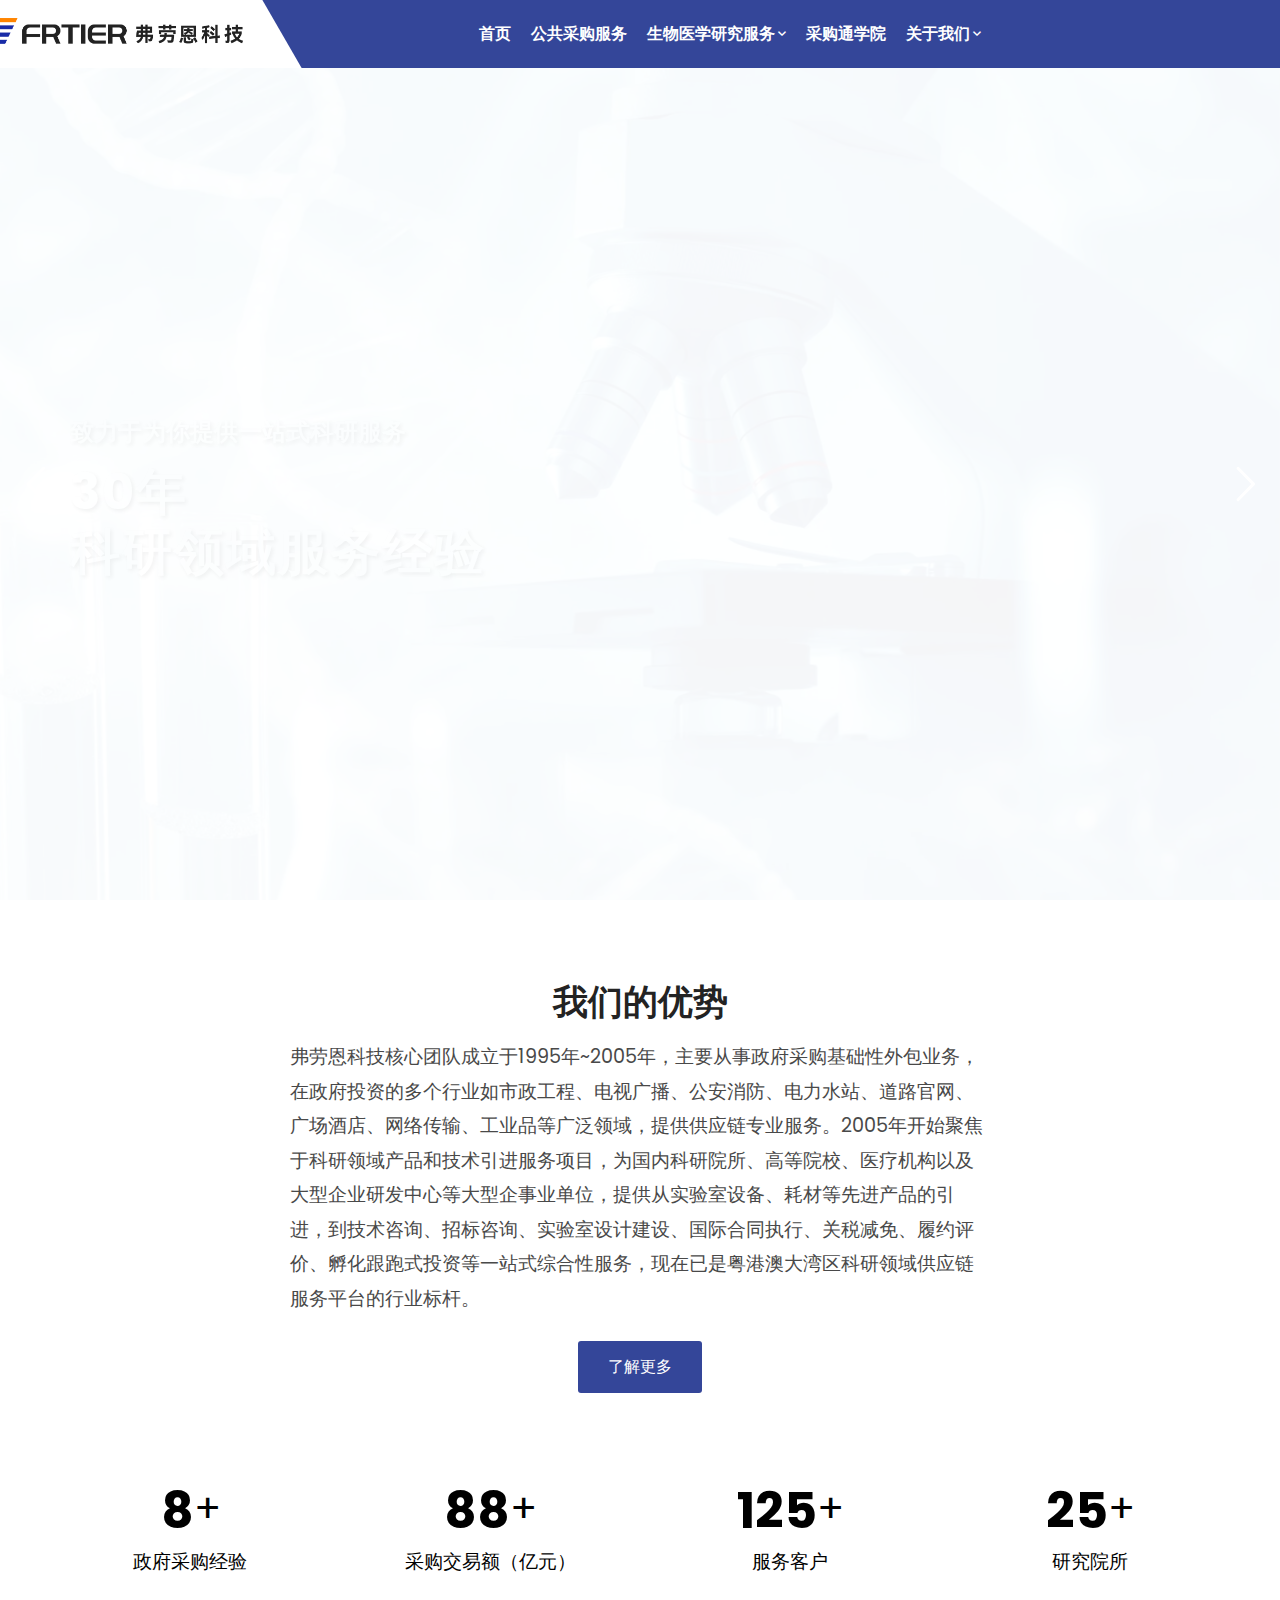
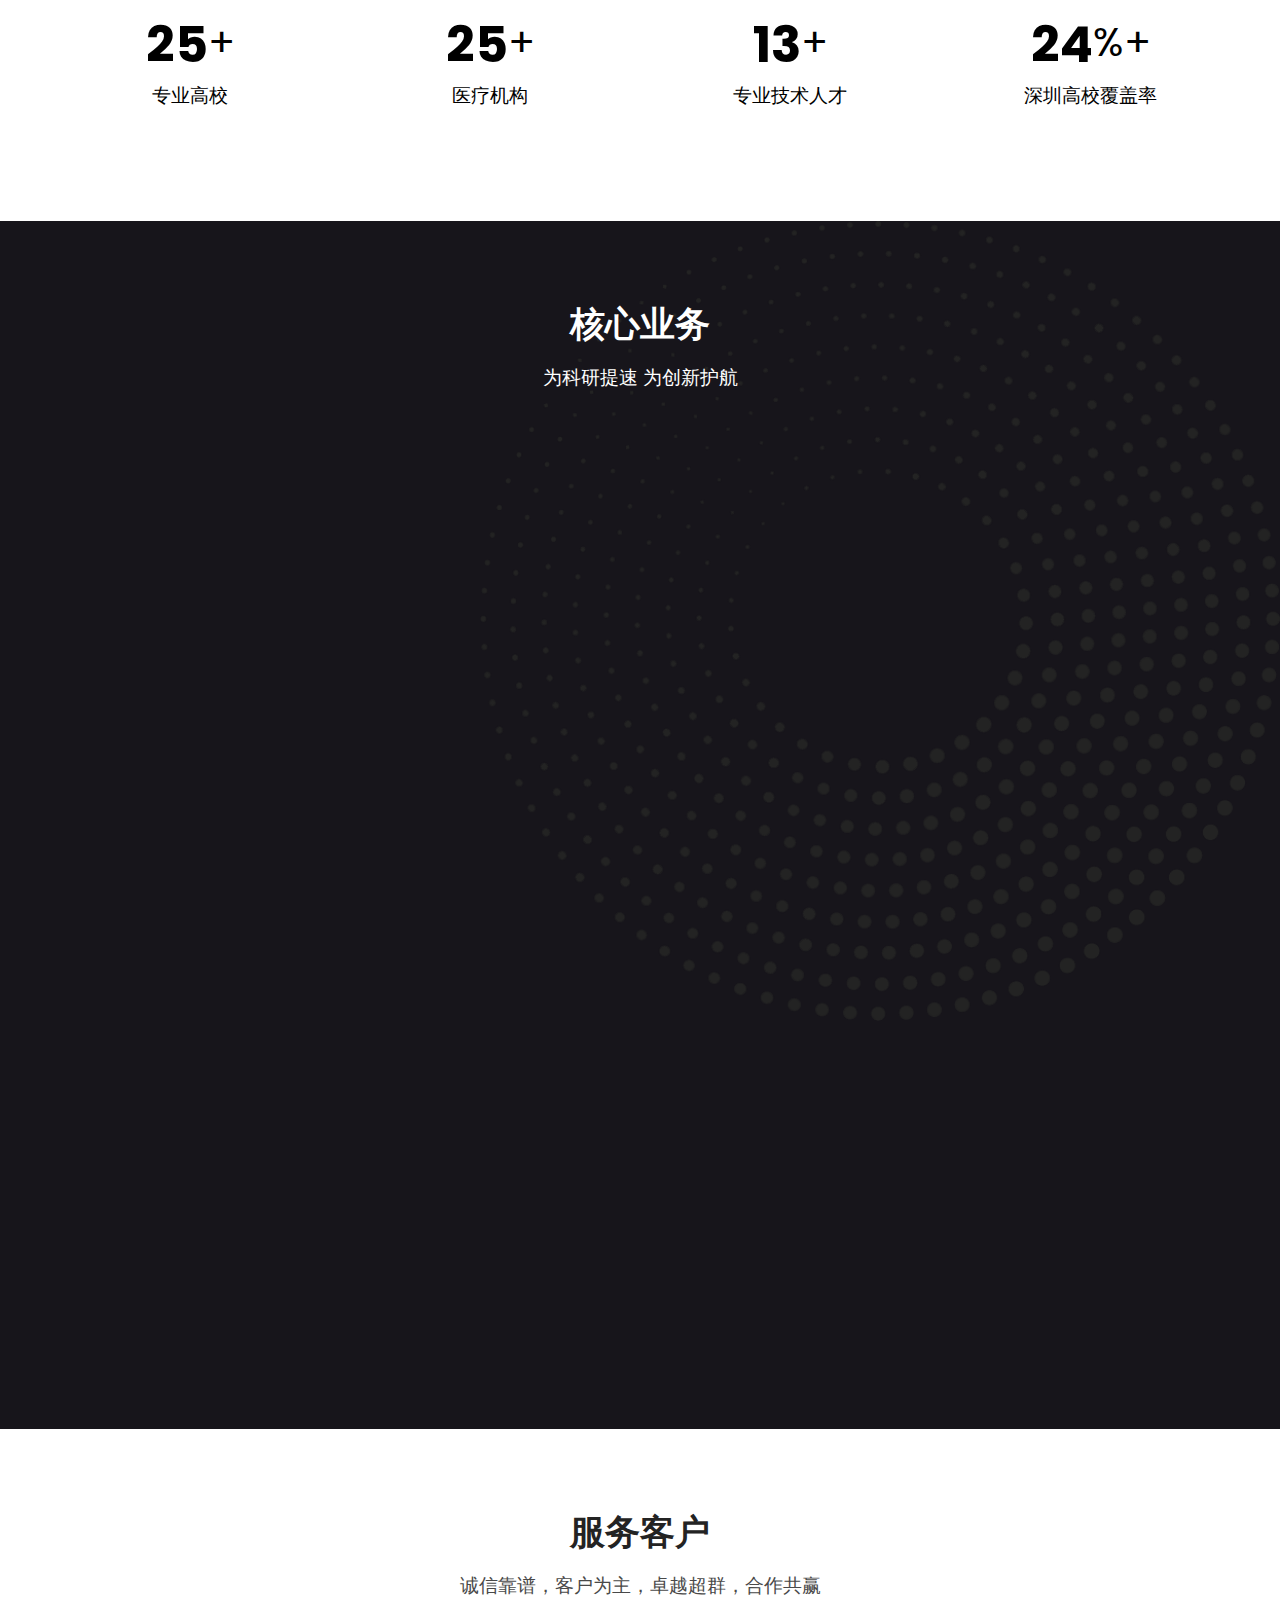
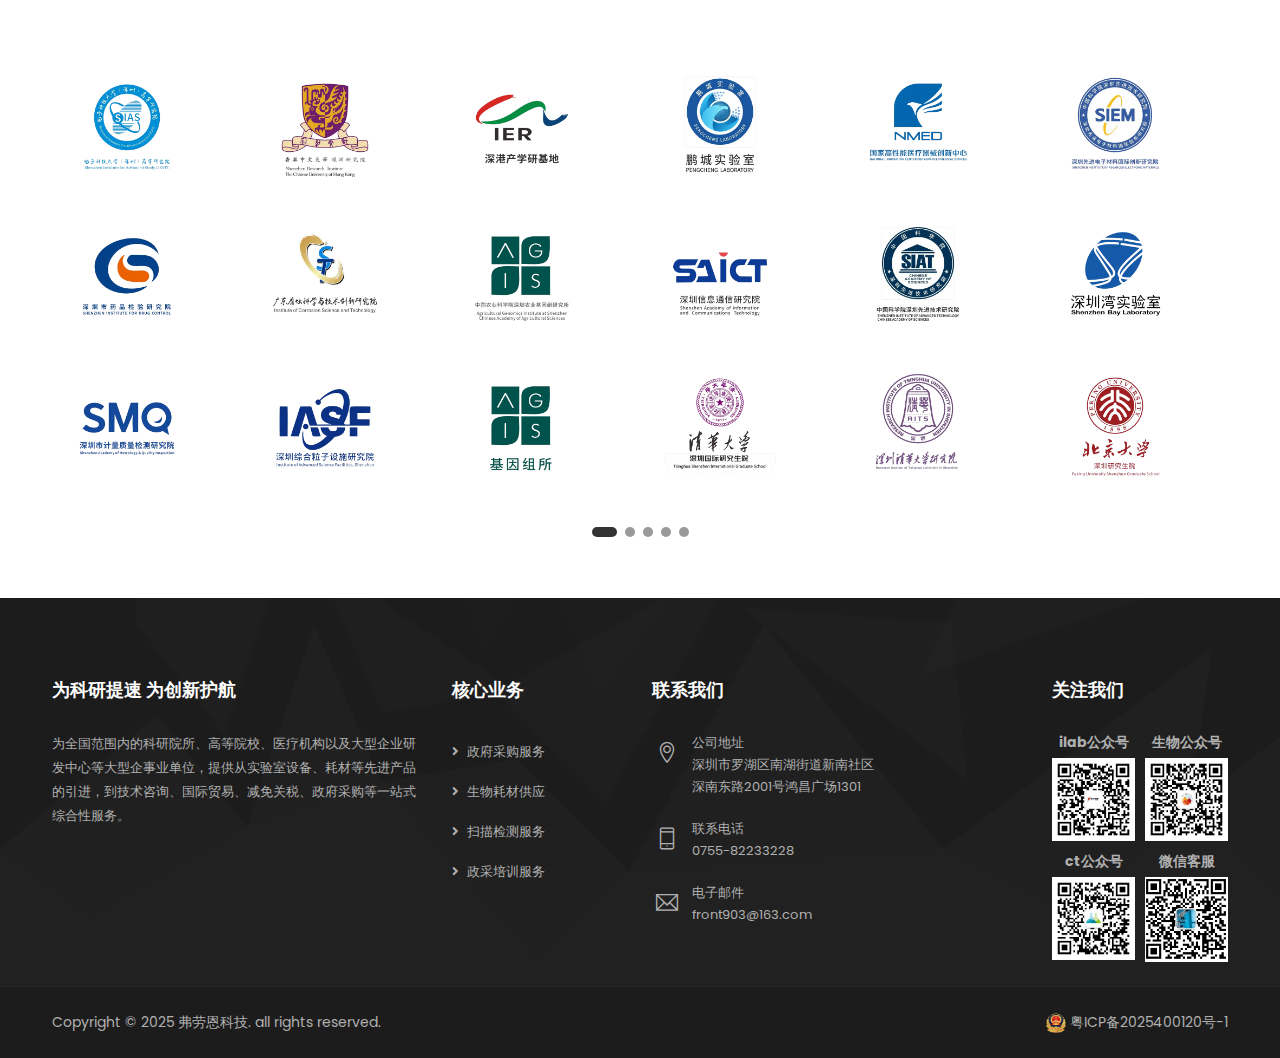
==== commit b298a91a: "ready to publish" ====
--- a/index.html
+++ b/index.html
@@ -33,6 +33,7 @@
 	<link rel="stylesheet" type="text/css" href="css/templete.css">
 	<link rel="stylesheet" type="text/css" href="css/custom-font.css">
 	<link rel="stylesheet" type="text/css" href="css/index.css">
+	<link rel="stylesheet" href="https://cdn.jsdelivr.net/npm/bootstrap-icons@1.11.3/font/bootstrap-icons.min.css">
 	<!-- Google Font -->
 	<style>
 	@import url('https://fonts.googleapis.com/css?family=Montserrat:100,100i,200,200i,300,300i,400,400i,500,500i,600,600i,700,700i,800,800i,900,900i|Open+Sans:300,300i,400,400i,600,600i,700,700i,800,800i|Playfair+Display:400,400i,700,700i,900,900i|Poppins:100,100i,200,200i,300,300i,400,400i,500,500i,600,600i,700,700i,800,800i,900,900i|Raleway:100,100i,200,200i,300,300i,400,400i,500,500i,600,600i,700,700i,800,800i,900,900i|Roboto+Condensed:300,300i,400,400i,700,700i|Roboto:100,100i,300,300i,400,400i,500,500i,700,700i,900,900i&display=swap');
@@ -112,10 +113,12 @@
             <div class="main-bar clearfix bg-primary">
                 <div class="container clearfix">
                     <!-- website logo -->
-                    <div class="logo-header mostion logo-dark">
-						<img src="images/logo_frtier.png" alt="Desktop Logo" class="logo-desktop">
-                        <img src="images/logo_mobile.png" alt="Mobile Logo" class="logo-mobile">
-					</div>
+                    <a href="index.html">
+						<div class="logo-header mostion logo-dark">
+							<img src="images/logo_frtier.png" alt="Desktop Logo" class="logo-desktop">
+							<img src="images/logo_mobile.png" alt="Mobile Logo" class="logo-mobile">
+						</div>
+					</a>
                     <!-- nav toggle button -->
                     <button class="navbar-toggler collapsed navicon justify-content-end" type="button" data-bs-toggle="collapse" data-bs-target="#navbarNavDropdown" aria-controls="navbarNavDropdown" aria-expanded="false" aria-label="Toggle navigation">
 						<span></span>
@@ -172,7 +175,7 @@
 		<div class="main-slider style-two default-banner" id="home">
 			<div class="tp-banner-container">
 				<div class="tp-banner" >
-					<div id="welcome_wrapper" class="rev_slider_wrapper fullscreen-container" data-alias="reveal-add-on36" data-source="gallery" style="background:#ffffff;padding:0px;">
+					<div id="welcome_wrapper" class="rev_slider_wrapper fullscreen-container" data-alias="reveal-add-on36" data-source="gallery" style="padding:0px;">
 						<!-- START REVOLUTION SLIDER 5.4.7.2 fullscreen mode -->
 						<div id="welcome" class="rev_slider fullscreenbanner" style="display:none;" data-version="5.4.7.2">
 							<ul>	
@@ -202,9 +205,9 @@
 										data-paddingright="[0,0,0,0]"
 										data-paddingbottom="[0,0,0,0]"
 										data-paddingleft="[0,0,0,0]"
-										style="z-index: 9; min-width: 600px; max-width: 600px; white-space: normal; font-size: 60px; line-height: 60px; font-weight: 700; color: #000;font-family: 'Poppins', sans-serif; border-width:0px;">致力于为你提供一站式科研服务</div>
+										style="z-index: 9; min-width: 600px; max-width: 600px; white-space: normal; font-size: 60px; line-height: 60px; font-weight: 700; font-family: 'Poppins', sans-serif; border-width:0px; color: #fff; text-shadow: 2px 2px 4px rgba(15, 15, 15, 0.5);">致力于为你提供一站式科研服务</div>
 									<!-- LAYER NR. 1 -->
-									<div class="tp-caption text-primary" 
+									<div class="tp-caption" 
 										id="slide-100-layer-2" 
 										data-x="['center','left','left','left']" 
 										data-hoffset="['-270','60','60','35']" 
@@ -225,9 +228,9 @@
 										data-paddingright="[0,0,0,0]"
 										data-paddingbottom="[0,0,0,0]"
 										data-paddingleft="[0,0,0,0]"
-										style="z-index: 8; min-width: 600px; max-width: 600px; letter-spacing: 2px; white-space: normal; text-transform: capitalize; font-size: 60px; line-height: 60px; font-weight: 700;font-family:'Poppins', sans-serif;border-width:0px;">30年<br>科研领域服务经验</div>
+										style="z-index: 8; min-width: 600px; max-width: 600px; letter-spacing: 2px; white-space: normal; text-transform: capitalize; font-size: 60px; line-height: 60px; font-weight: 700;font-family:'Poppins', sans-serif;border-width:0px; color: #fff;  text-shadow: 2px 2px 4px rgba(19, 18, 18, 0.5)">30年<br>科研领域服务经验</div>
 									<!-- LAYER NR. 2 -->
-									<div class="tp-caption tp-shape tp-shapewrapper " 
+									<!-- <div class="tp-caption tp-shape tp-shapewrapper " 
 										id="slide-100-layer-3" 
 										data-x="['center','left','left','left']" 
 										data-hoffset="['-270','30','30','15']" 
@@ -246,7 +249,7 @@
 										data-paddingright="[0,0,0,0]"
 										data-paddingbottom="[0,0,0,0]"
 										data-paddingleft="[0,0,0,0]"
-										style="z-index: 6;background-color:rgba(255, 255, 255, 0.95);border-color:rgba(0, 0, 0, 0);border-width:0px;"></div>
+										style="z-index: 6;background-color:rgba(255, 255, 255, 0.95);border-color:rgba(0, 0, 0, 0);border-width:0px;"></div> -->
 
 									<!-- LAYER NR. 3 -->
 									<div class="tp-caption" 
@@ -270,11 +273,13 @@
 										data-paddingright="[0,0,0,0]"
 										data-paddingbottom="[0,0,0,0]"
 										data-paddingleft="[0,0,0,0]"
-										style="z-index: 7; min-width: 600px; max-width: 600px; white-space: normal; font-size: 17px; line-height: 22px; font-weight: 500; color: rgba(0, 0, 0, 0.85); font-family:'Poppins', sans-serif; border-width:0px;">政府采购服务<strong style="font-size: 28px; font-weight: 900;"> ·</strong> 生物耗材提供<strong style="font-size: 28px; font-weight: 900;"> · </strong>生物扫描检测服务
+										style="z-index: 7; min-width: 600px; max-width: 600px; white-space: normal; font-size: 17px; line-height: 22px; font-weight: 500; color: #fff; font-family:'Poppins', sans-serif; border-width:0px; text-shadow: 2px 2px 4px rgba(5, 5, 5, 0.5);
+
+										">政府采购服务<strong style="font-size: 28px; font-weight: 900;"> ·</strong> 生物耗材提供<strong style="font-size: 28px; font-weight: 900;"> · </strong>生物扫描检测服务
 									</div>
 									<!-- LAYER NR. 4 -->
-									<a class="tp-caption rev-btn text-primary" 
-										href="portfolio-grid-2.html"
+									<!-- <a class="tp-caption rev-btn text-primary" 
+										href="government-service.html"
 										id="slide-100-layer-5" 
 										data-x="['center','left','left','left']" 
 										data-hoffset="['-495','60','60','35']" 
@@ -295,8 +300,8 @@
 										data-paddingbottom="[0,0,0,0]"
 										data-paddingleft="[25,25,25,25]"
 										style="z-index: 8; white-space: nowrap; font-size: 15px; line-height: 50px; font-weight: 900; font-family:'Poppins', sans-serif; background-color:rgba(0, 0, 0, 0); border-style:solid; border-width:2px; outline:none; box-shadow:none; box-sizing:border-box; -moz-box-sizing:border-box; -webkit-box-sizing:border-box; cursor:pointer;">
-											View Portfolio
-									</a>
+											了解更多 
+									</a> -->
 								</li>
 								<!-- slide 2 -->
 								<li data-index="rs-200" data-transition="slideoververtical" data-slotamount="default" data-hideafterloop="0" data-hideslideonmobile="off"  data-easein="default" data-easeout="default" data-masterspeed="default"  data-thumb="images/main-slider/slide14.jpg" data-rotate="0"  data-fstransition="fade" data-fsmasterspeed="2000" data-fsslotamount="7" data-saveperformance="off"  data-title="" data-param1="" data-param2="" data-param3="" data-param4="" data-param5="" data-param6="" data-param7="" data-param8="" data-param9="" data-param10="" data-description="">
@@ -323,10 +328,10 @@
 										data-paddingright="[0,0,0,0]"
 										data-paddingbottom="[0,0,0,0]"
 										data-paddingleft="[0,0,0,0]"
-										style="z-index: 9; min-width: 600px; max-width: 600px; white-space: normal; font-size: 60px; line-height: 60px; font-weight: 700; color: #000;font-family: 'Poppins', sans-serif; border-width:0px;">致力于成为全球领先的生物医学耗材供应商
+										style="z-index: 9; min-width: 600px; max-width: 600px; white-space: normal; font-size: 60px; line-height: 60px; font-weight: 700; color: #fff;font-family: 'Poppins', sans-serif; border-width:0px; text-shadow: 2px 2px 4px rgba(19, 18, 18, 0.5);">华南地区最大血清进口商
 									</div>
 									<!-- LAYER NR. 1 -->
-									<div class="tp-caption text-primary" 
+									<div class="tp-caption" 
 										id="slide-200-layer-2" 
 										data-x="['center','left','left','left']" 
 										data-hoffset="['-270','60','60','35']" 
@@ -347,10 +352,10 @@
 										data-paddingright="[0,0,0,0]"
 										data-paddingbottom="[0,0,0,0]"
 										data-paddingleft="[0,0,0,0]"
-										style="z-index: 8; min-width: 600px; max-width: 600px; letter-spacing: 2px; white-space: normal; text-transform: capitalize; font-size: 60px; line-height: 60px; font-weight: 700;font-family:'Poppins', sans-serif;border-width:0px;">服务<br>超200+实验室
+										style="z-index: 8; min-width: 600px; max-width: 600px; letter-spacing: 2px; white-space: normal; text-transform: capitalize; font-size: 60px; line-height: 60px; font-weight: 700;font-family:'Poppins', sans-serif;border-width:0px; color: #fff; text-shadow: 2px 2px 4px rgba(15, 15, 15, 0.5);">服务<br>超200+实验室
 									</div>
 									<!-- LAYER NR. 2 -->
-									<div class="tp-caption tp-shape tp-shapewrapper " 
+									<!-- <div class="tp-caption tp-shape tp-shapewrapper " 
 										id="slide-200-layer-3" 
 										data-x="['center','left','left','left']" 
 										data-hoffset="['-270','30','30','15']" 
@@ -370,7 +375,7 @@
 										data-paddingbottom="[0,0,0,0]"
 										data-paddingleft="[0,0,0,0]"
 										style="z-index: 6;background-color:rgba(255, 255, 255, 0.95);border-color:rgba(0, 0, 0, 0);border-width:0px;">
-									</div>
+									</div> -->
 
 									<!-- LAYER NR. 3 -->
 									<div class="tp-caption" 
@@ -394,11 +399,13 @@
 										data-paddingright="[0,0,0,0]"
 										data-paddingbottom="[0,0,0,0]"
 										data-paddingleft="[0,0,0,0]"
-										style="z-index: 7; min-width: 600px; max-width: 600px; white-space: normal; font-size: 17px; line-height: 22px; font-weight: 500; color: rgba(0, 0, 0, 0.85); font-family:'Poppins', sans-serif; border-width:0px;">华南地区最大血清进口商
+										style="z-index: 7; min-width: 600px; max-width: 600px; white-space: normal; font-size: 17px; line-height: 22px; font-weight: 500; color: #fff; font-family:'Poppins', sans-serif; border-width:0px; text-shadow: 2px 2px 4px rgba(0, 0, 0, 0.5);
+
+										">致力于成为全球领先的生物医学耗材供应商
 									</div>
 									<!-- LAYER NR. 4 -->
-									<a class="tp-caption rev-btn text-primary" 
-										href="portfolio-grid-2.html"
+									<!-- <a class="tp-caption rev-btn text-primary" 
+										href="government-service.html"
 										id="slide-200-layer-5" 
 										data-x="['center','left','left','left']" 
 										data-hoffset="['-495','60','60','35']" 
@@ -419,8 +426,8 @@
 										data-paddingbottom="[0,0,0,0]"
 										data-paddingleft="[25,25,25,25]"
 										style="z-index: 8; white-space: nowrap; font-size: 15px; line-height: 50px; font-weight: 900; font-family:'Poppins', sans-serif; background-color:rgba(0, 0, 0, 0); border-style:solid; border-width:2px; outline:none; box-shadow:none; box-sizing:border-box; -moz-box-sizing:border-box; -webkit-box-sizing:border-box; cursor:pointer;">
-											View Portfolio
-									</a>
+											了解更多
+									</a> -->
 								</li>
 								<!-- slide 3 -->
 								<li data-index="rs-300" data-transition="slideoververtical" data-slotamount="default" data-hideafterloop="0" data-hideslideonmobile="off"  data-easein="default" data-easeout="default" data-masterspeed="default"  data-thumb="images/main-slider/slide14.jpg" data-rotate="0"  data-fstransition="fade" data-fsmasterspeed="2000" data-fsslotamount="7" data-saveperformance="off"  data-title="" data-param1="" data-param2="" data-param3="" data-param4="" data-param5="" data-param6="" data-param7="" data-param8="" data-param9="" data-param10="" data-description="">
@@ -447,10 +454,10 @@
 										data-paddingright="[0,0,0,0]"
 										data-paddingbottom="[0,0,0,0]"
 										data-paddingleft="[0,0,0,0]"
-										style="z-index: 9; min-width: 600px; max-width: 600px; white-space: normal; font-size: 60px; line-height: 60px; font-weight: 700; color: #000;font-family: 'Poppins', sans-serif; border-width:0px;">服务客户超500家
+										style="z-index: 9; min-width: 600px; max-width: 600px; white-space: normal; font-size: 60px; line-height: 60px; font-weight: 700; color: #fff;font-family: 'Poppins', sans-serif; border-width:0px; text-shadow: 2px 2px 4px rgba(15, 15, 15, 0.5);">服务客户超500家
 									</div>
 									<!-- LAYER NR. 1 -->
-									<div class="tp-caption text-primary" 
+									<div class="tp-caption" 
 										id="slide-300-layer-2" 
 										data-x="['center','left','left','left']" 
 										data-hoffset="['-270','60','60','35']" 
@@ -471,10 +478,10 @@
 										data-paddingright="[0,0,0,0]"
 										data-paddingbottom="[0,0,0,0]"
 										data-paddingleft="[0,0,0,0]"
-										style="z-index: 8; min-width: 600px; max-width: 600px; letter-spacing: 2px; white-space: normal; text-transform: capitalize; font-size: 60px; line-height: 60px; font-weight: 700;font-family:'Poppins', sans-serif;border-width:0px;">采购<br>交易额超350亿元
+										style="z-index: 8; min-width: 600px; max-width: 600px; letter-spacing: 2px; white-space: normal; text-transform: capitalize; font-size: 60px; line-height: 60px; font-weight: 700;font-family:'Poppins', sans-serif;border-width:0px; color: #fff; text-shadow: 2px 2px 4px rgba(17, 17, 17, 0.5);">采购<br>交易额超350亿元
 									</div>
 									<!-- LAYER NR. 2 -->
-									<div class="tp-caption tp-shape tp-shapewrapper " 
+									<!-- <div class="tp-caption tp-shape tp-shapewrapper " 
 										id="slide-300-layer-3" 
 										data-x="['center','left','left','left']" 
 										data-hoffset="['-270','30','30','15']" 
@@ -494,7 +501,7 @@
 										data-paddingbottom="[0,0,0,0]"
 										data-paddingleft="[0,0,0,0]"
 										style="z-index: 6;background-color:rgba(255, 255, 255, 0.95);border-color:rgba(0, 0, 0, 0);border-width:0px;">
-									</div>
+									</div> -->
 
 									<!-- LAYER NR. 3 -->
 									<div class="tp-caption" 
@@ -518,11 +525,13 @@
 										data-paddingright="[0,0,0,0]"
 										data-paddingbottom="[0,0,0,0]"
 										data-paddingleft="[0,0,0,0]"
-										style="z-index: 7; min-width: 600px; max-width: 600px; white-space: normal; font-size: 17px; line-height: 22px; font-weight: 500; color: rgba(0, 0, 0, 0.85); font-family:'Poppins', sans-serif; border-width:0px;">构建公共采购云服务平台
+										style="z-index: 7; min-width: 600px; max-width: 600px; white-space: normal; font-size: 17px; line-height: 22px; font-weight: 500; color: rgba(255, 255, 255, 1); font-family:'Poppins', sans-serif; border-width:0px; text-shadow: 2px 2px 4px rgba(0, 0, 0, 0.5);
+
+										">构建公共采购云服务平台
 									</div>
 									<!-- LAYER NR. 4 -->
-									<a class="tp-caption rev-btn text-primary" 
-										href="portfolio-grid-2.html"
+									<!-- <a class="tp-caption rev-btn text-primary" 
+										href="government-service.html"
 										id="slide-300-layer-5" 
 										data-x="['center','left','left','left']" 
 										data-hoffset="['-495','60','60','35']" 
@@ -543,8 +552,8 @@
 										data-paddingbottom="[0,0,0,0]"
 										data-paddingleft="[25,25,25,25]"
 										style="z-index: 8; white-space: nowrap; font-size: 15px; line-height: 50px; font-weight: 900; font-family:'Poppins', sans-serif; background-color:rgba(0, 0, 0, 0); border-style:solid; border-width:2px; outline:none; box-shadow:none; box-sizing:border-box; -moz-box-sizing:border-box; -webkit-box-sizing:border-box; cursor:pointer;">
-										查看更多
-									</a>
+										了解更多
+									</a> -->
 								</li>
 							</ul>
 							<!-- <div class="tp-bannertimer tp-bottom" style="visibility: hidden !important;"></div>	 -->
@@ -662,7 +671,7 @@
 							<div class="col-md-6 col-lg-6 col-sm-12 service-box style3 wow fadeInUp" data-wow-duration="2s" data-wow-delay="0.2s">
 								<div class="icon-bx-wraper" data-name="01">
 									<div class="icon-lg">
-										<a href="javascript:void(0);" class="icon-cell"><i class="flaticon-robot-arm"></i></a>
+										<a href="javascript:void(0);" class="icon-cell"><i class="bi bi-briefcase"></i></a>
 									</div>
 									<div class="icon-content">
 										<h2 class="dlab-tilte">政府采购服务</h2>
@@ -680,7 +689,7 @@
 							<div class="col-md-6 col-lg-6 col-sm-12 service-box style3 wow fadeInUp" data-wow-duration="2s" data-wow-delay="0.4s">
 								<div class="icon-bx-wraper" data-name="02">
 									<div class="icon-lg">
-										<a href="javascript:void(0);" class="icon-cell"><i class="flaticon-factory-1"></i></a>
+										<a href="javascript:void(0);" class="icon-cell"><i class="bi bi-eyedropper"></i></a>
 									</div>
 									<div class="icon-content">
 										<h2 class="dlab-tilte">生物耗材供应</h2>
@@ -698,7 +707,7 @@
 							<div class="col-md-6 col-lg-6 col-sm-12 service-box style3 wow fadeInUp" data-wow-duration="2s" data-wow-delay="0.6s">
 								<div class="icon-bx-wraper" data-name="03">
 									<div class="icon-lg">
-										<a href="javascript:void(0);" class="icon-cell"><i class="flaticon-fuel-station"></i></a>
+										<a href="javascript:void(0);" class="icon-cell"><i class="bi bi-hospital"></i></a>
 									</div>
 									<div class="icon-content">
 										<h2 class="dlab-tilte">扫描检测服务</h2>
@@ -716,7 +725,7 @@
 							<div class="col-md-6 col-lg-6 col-sm-12 service-box style3 wow fadeInUp" data-wow-duration="2s" data-wow-delay="0.8s">
 								<div class="icon-bx-wraper" data-name="04">
 									<div class="icon-lg">
-										<a href="javascript:void(0);" class="icon-cell"><i class="flaticon-fuel-truck"></i></a>
+										<a href="javascript:void(0);" class="icon-cell"><i class="bi bi-book"></i></a>
 									</div>
 									<div class="icon-content">
 										<h2 class="dlab-tilte">政采培训服务</h2>
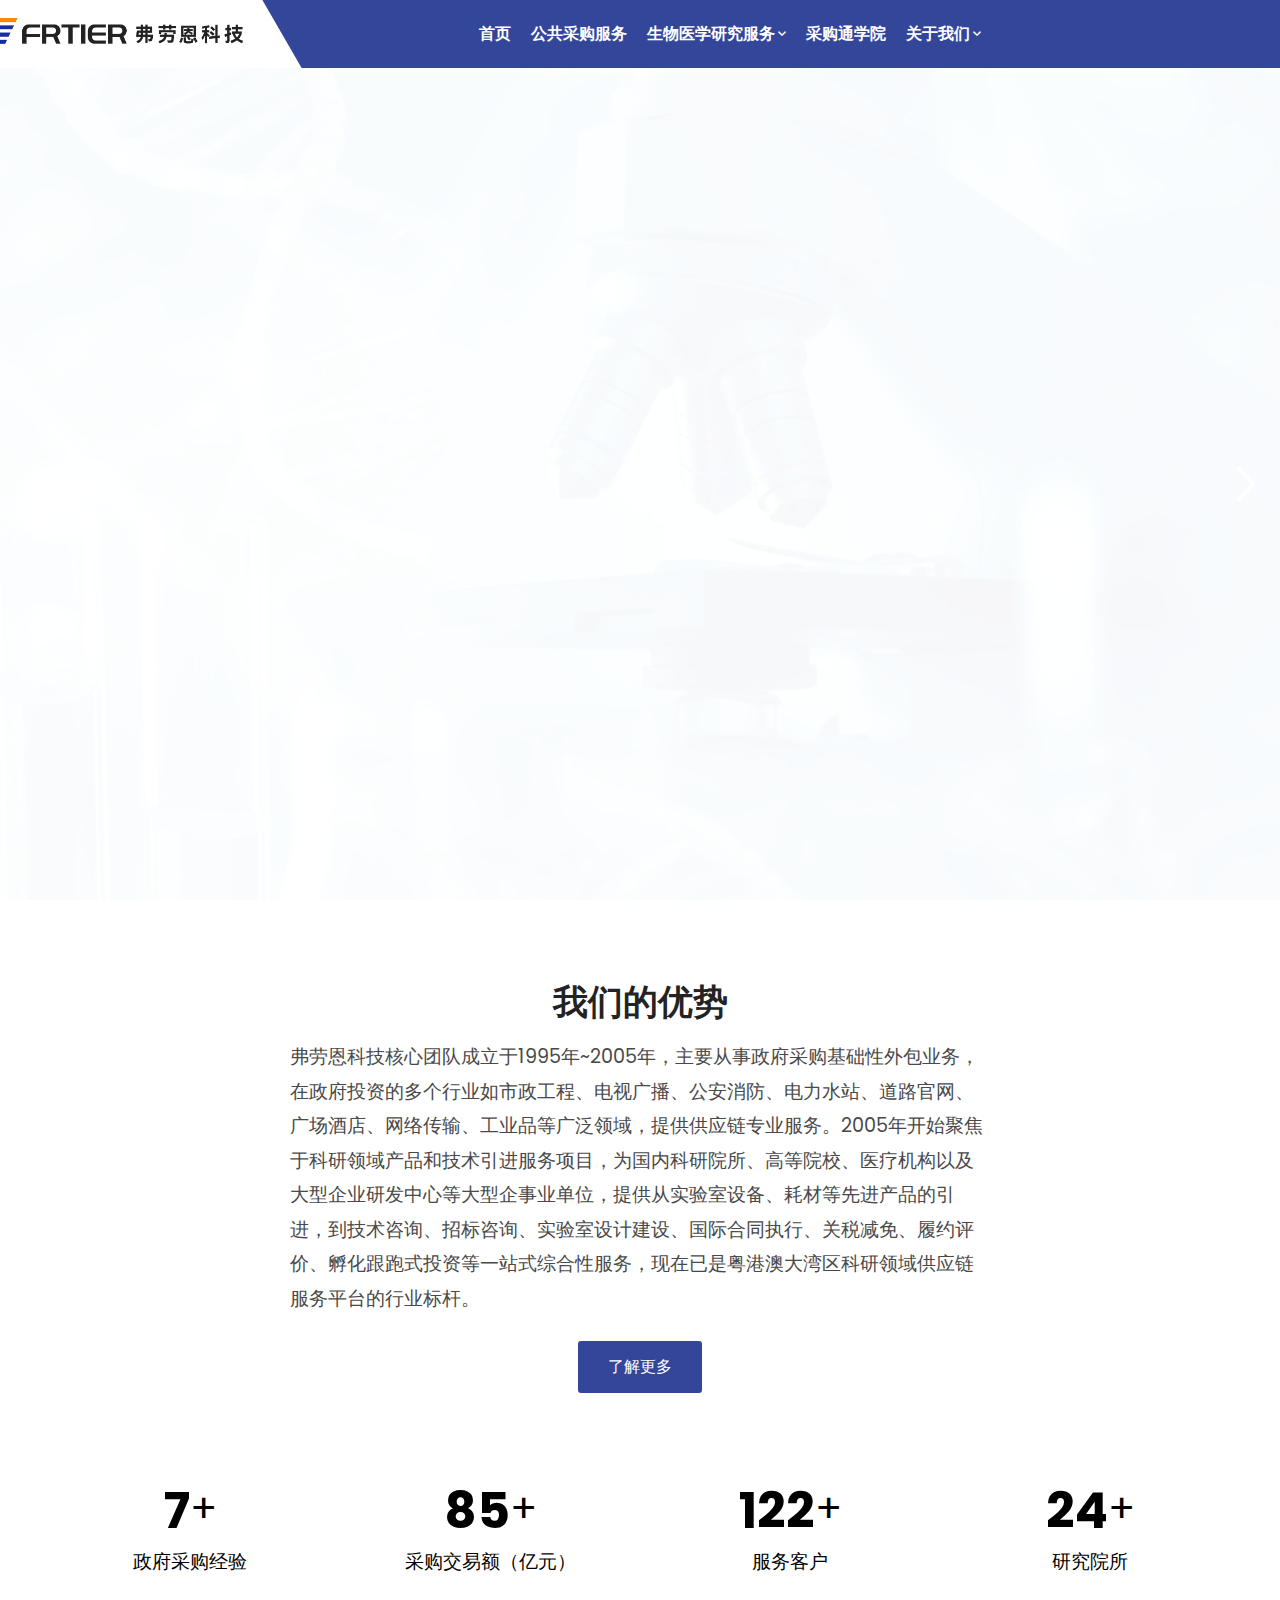
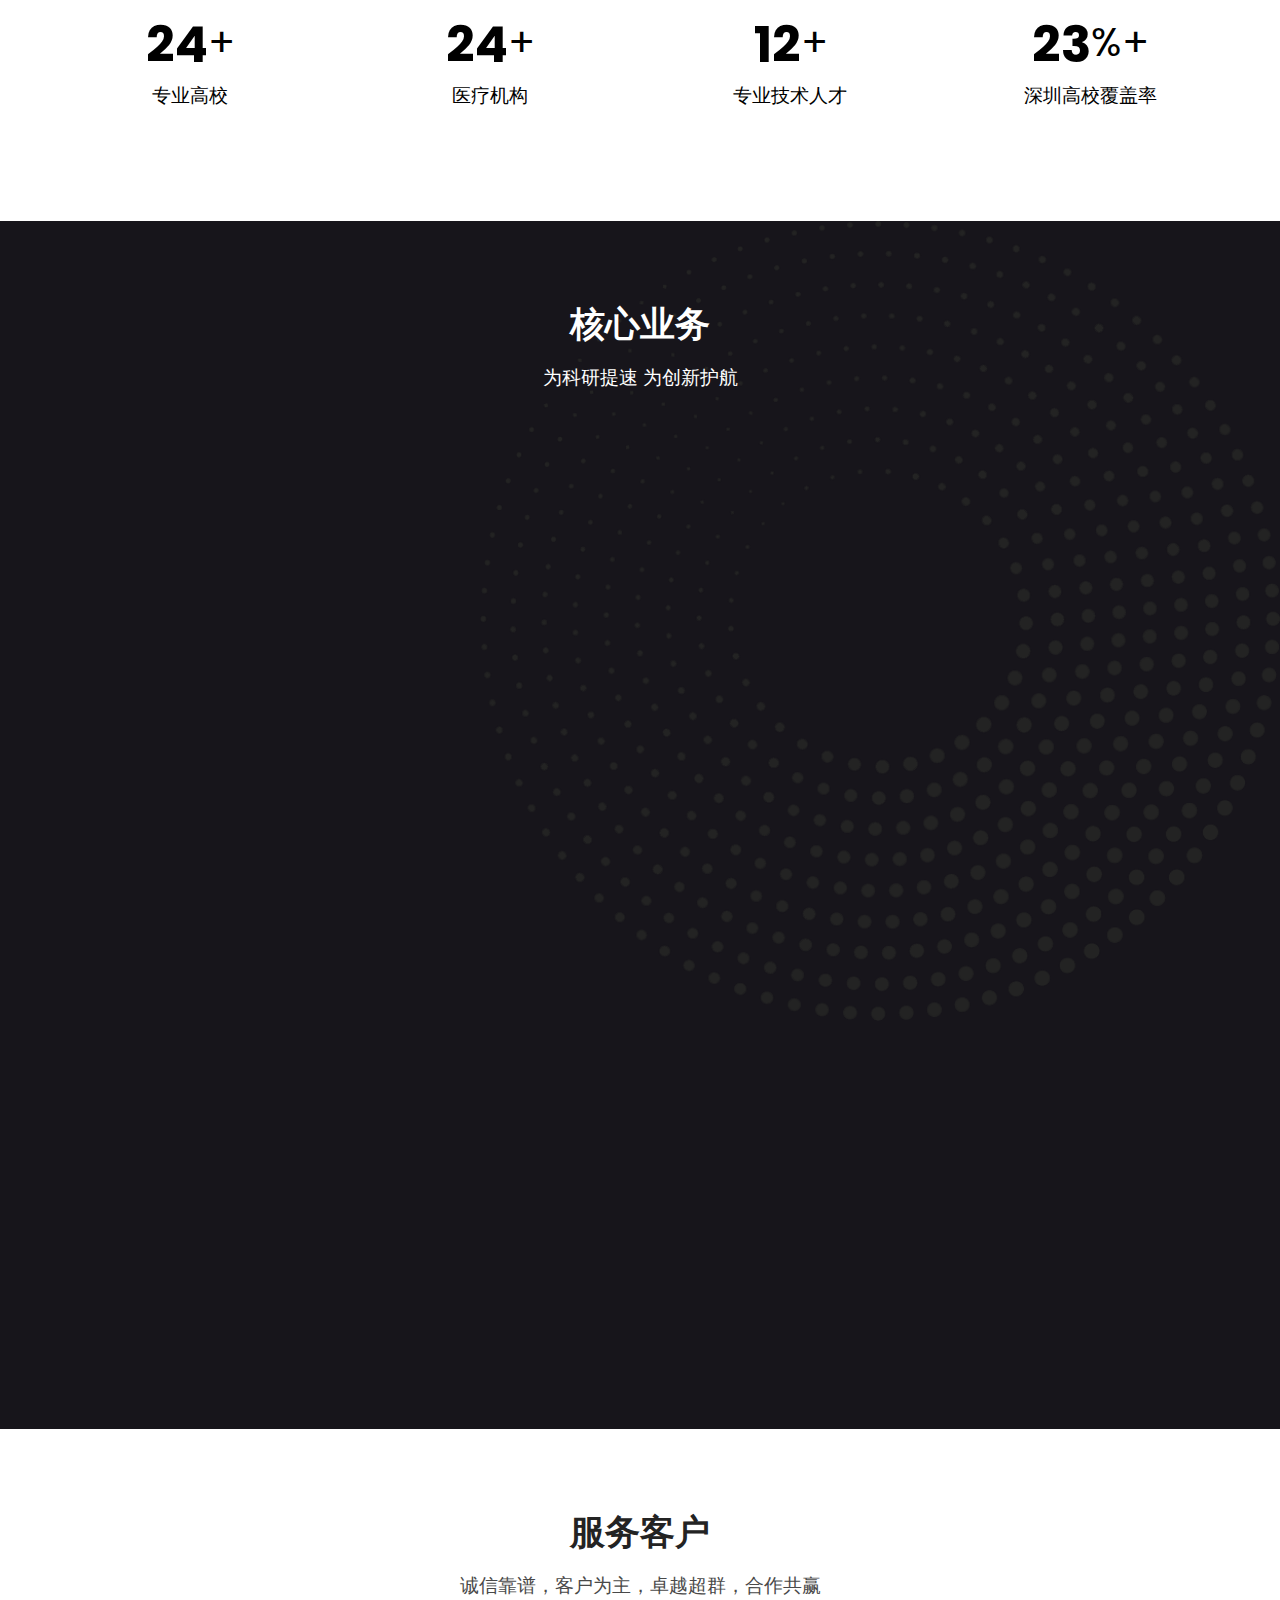
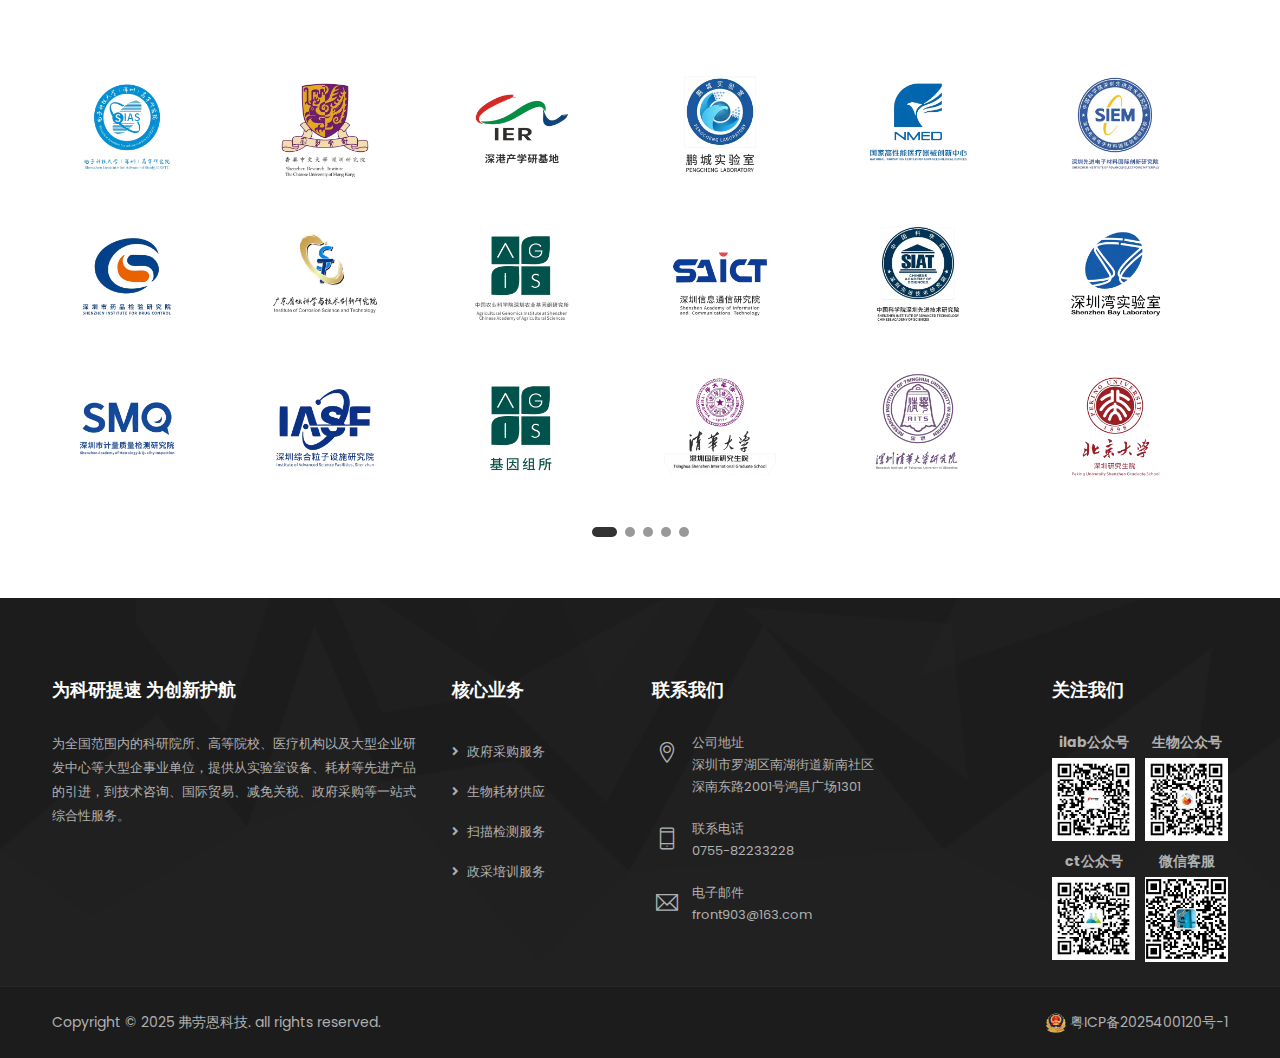
==== commit 115e5e9a: "optimize" ====
--- a/index.html
+++ b/index.html
@@ -82,7 +82,11 @@
 	<!-- REVOLUTION SLIDER CSS -->
 	<link rel="stylesheet" type="text/css" href="plugins/revolution/revolution/css/revolution.min.css">
 
-	<link rel="preload" href="images/customers/customer_0001.webp" as="image">
+	<link rel="preload" href="images/hero1.webp" as="image">
+	<link rel="preload" href="images/hero2.webp" as="image">
+	<link rel="preload" href="images/hero3.webp" as="image">
+
+	<!-- <link rel="preload" href="images/customers/customer_0001.webp" as="image">
 	<link rel="preload" href="images/customers/customer_0002.webp" as="image">
 	<link rel="preload" href="images/customers/customer_0003.webp" as="image">
 	<link rel="preload" href="images/customers/customer_0004.webp" as="image">
@@ -100,7 +104,10 @@
 	<link rel="preload" href="images/customers/customer_0016.webp" as="image">
 	<link rel="preload" href="images/customers/customer_0017.webp" as="image">
 	<link rel="preload" href="images/customers/customer_0018.webp" as="image">
-	
+
+	
+
+	 -->
 </head>
 <body id="bg">
 <div class="page-wraper">
@@ -181,9 +188,9 @@
 							<ul>	
 								<!-- SLIDE  -->
 								 <!-- slide 1 -->
-								 <li data-index="rs-100" data-transition="slideoververtical" data-slotamount="default" data-hideafterloop="0" data-hideslideonmobile="off"  data-easein="default" data-easeout="default" data-masterspeed="default"  data-thumb="images/main-slider/slide13.jpg" data-rotate="0"  data-fstransition="fade" data-fsmasterspeed="2000" data-fsslotamount="7" data-saveperformance="off"  data-title="" data-param1="" data-param2="" data-param3="" data-param4="" data-param5="" data-param6="" data-param7="" data-param8="" data-param9="" data-param10="" data-description="">
+								 <li data-index="rs-100" data-transition="slideoververtical" data-slotamount="default" data-hideafterloop="0" data-hideslideonmobile="off"  data-easein="default" data-easeout="default" data-masterspeed="default"  data-thumb="images/hero1.webp" data-rotate="0"  data-fstransition="fade" data-fsmasterspeed="2000" data-fsslotamount="7" data-saveperformance="off"  data-title="" data-param1="" data-param2="" data-param3="" data-param4="" data-param5="" data-param6="" data-param7="" data-param8="" data-param9="" data-param10="" data-description="">
 									<!-- MAIN IMAGE -->
-									<img src="images/hero1.webp"  alt=""  data-lazyload="images/main-slider/slide13.jpg" data-bgposition="right bottom" data-bgfit="cover" data-bgrepeat="no-repeat" data-bgparallax="off" class="rev-slidebg" data-no-retina>
+									<img src="images/hero1.webp"  alt=""  data-lazyload="images/hero1.webp" data-bgposition="right bottom" data-bgfit="cover" data-bgrepeat="no-repeat" data-bgparallax="off" class="rev-slidebg" data-no-retina>
 									<!-- LAYERS -->
 									<!-- LAYER NR. 1 -->
 									<div class="tp-caption" 
@@ -304,9 +311,9 @@
 									</a> -->
 								</li>
 								<!-- slide 2 -->
-								<li data-index="rs-200" data-transition="slideoververtical" data-slotamount="default" data-hideafterloop="0" data-hideslideonmobile="off"  data-easein="default" data-easeout="default" data-masterspeed="default"  data-thumb="images/main-slider/slide14.jpg" data-rotate="0"  data-fstransition="fade" data-fsmasterspeed="2000" data-fsslotamount="7" data-saveperformance="off"  data-title="" data-param1="" data-param2="" data-param3="" data-param4="" data-param5="" data-param6="" data-param7="" data-param8="" data-param9="" data-param10="" data-description="">
+								<li data-index="rs-200" data-transition="slideoververtical" data-slotamount="default" data-hideafterloop="0" data-hideslideonmobile="off"  data-easein="default" data-easeout="default" data-masterspeed="default"  data-thumb="images/hero2.webp" data-rotate="0"  data-fstransition="fade" data-fsmasterspeed="2000" data-fsslotamount="7" data-saveperformance="off"  data-title="" data-param1="" data-param2="" data-param3="" data-param4="" data-param5="" data-param6="" data-param7="" data-param8="" data-param9="" data-param10="" data-description="">
 									<!-- MAIN IMAGE -->
-									<img src="images/hero2.webp"  alt=""  data-lazyload="images/main-slider/slide14.jpg" data-bgposition="right bottom" data-bgfit="cover" data-bgrepeat="no-repeat" data-bgparallax="off" class="rev-slidebg" data-no-retina>
+									<img src="images/hero2.webp"  alt=""  data-lazyload="images/hero2.webp" data-bgposition="right bottom" data-bgfit="cover" data-bgrepeat="no-repeat" data-bgparallax="off" class="rev-slidebg" data-no-retina>
 									<!-- LAYERS -->
 									<!-- LAYER NR. 1 -->
 									<div class="tp-caption" 
@@ -430,9 +437,9 @@
 									</a> -->
 								</li>
 								<!-- slide 3 -->
-								<li data-index="rs-300" data-transition="slideoververtical" data-slotamount="default" data-hideafterloop="0" data-hideslideonmobile="off"  data-easein="default" data-easeout="default" data-masterspeed="default"  data-thumb="images/main-slider/slide14.jpg" data-rotate="0"  data-fstransition="fade" data-fsmasterspeed="2000" data-fsslotamount="7" data-saveperformance="off"  data-title="" data-param1="" data-param2="" data-param3="" data-param4="" data-param5="" data-param6="" data-param7="" data-param8="" data-param9="" data-param10="" data-description="">
+								<li data-index="rs-300" data-transition="slideoververtical" data-slotamount="default" data-hideafterloop="0" data-hideslideonmobile="off"  data-easein="default" data-easeout="default" data-masterspeed="default"  data-thumb="images/hero3.webp" data-rotate="0"  data-fstransition="fade" data-fsmasterspeed="2000" data-fsslotamount="7" data-saveperformance="off"  data-title="" data-param1="" data-param2="" data-param3="" data-param4="" data-param5="" data-param6="" data-param7="" data-param8="" data-param9="" data-param10="" data-description="">
 									<!-- MAIN IMAGE -->
-									<img src="images/hero3.webp"  alt=""  data-lazyload="images/main-slider/slide14.jpg" data-bgposition="right bottom" data-bgfit="cover" data-bgrepeat="no-repeat" data-bgparallax="off" class="rev-slidebg" data-no-retina>
+									<img src="images/hero3.webp"  alt=""  data-lazyload="images/hero3.webp" data-bgposition="right bottom" data-bgfit="cover" data-bgrepeat="no-repeat" data-bgparallax="off" class="rev-slidebg" data-no-retina>
 									<!-- LAYERS -->
 									<!-- LAYER NR. 1 -->
 									<div class="tp-caption" 
@@ -966,28 +973,28 @@
 												<img src="images/customers/CorelSDK_0058.webp" loading="lazy"   alt="" class="customer-logo">
 											</div>
 											<div class=" radius style1">
-												<img src="images/customers/customer-25.jpg" loading="lazy"   alt="" class="customer-logo-rect">
-											</div>
-											<div class=" radius style1">
-												<img src="images/customers/customer-26.jpg" loading="lazy"   alt="" style="width: 100%; height: auto; background-color: #979393;">
+												<img src="images/customers/customer-25.webp" loading="lazy"   alt="" class="customer-logo-rect">
+											</div>
+											<div class=" radius style1">
+												<img src="images/customers/customer-26.webp" loading="lazy"   alt="" style="width: 100%; height: auto; background-color: #979393;">
 											</div>
 										</div>
 										
 										<div class="logo-grid">
 											<div class=" radius style1">
-												<img src="images/customers/customer-28.jpg" loading="lazy"   alt="" style="width: 100%; height: auto; transform: scale(0.7);">
-											</div>
-											<div class=" radius style1">
-												<img src="images/customers/customer-29.jpg" loading="lazy"   alt="" class="customer-logo-rect">
-											</div>
-											<div class=" radius style1">
-												<img src="images/customers/customer-31.jpg" loading="lazy"   alt="" class="customer-logo-rect">
-											</div>
-											<div class=" radius style1">
-												<img src="images/customers/customer-35.jpg" loading="lazy"   alt="" class="customer-logo-rect">
-											</div>
-											<div class=" radius style1">
-												<img src="images/customers/customer-36.jpg" loading="lazy"   alt="" class="customer-logo-rect">
+												<img src="images/customers/customer-28.webp" loading="lazy"   alt="" style="width: 100%; height: auto; transform: scale(0.7);">
+											</div>
+											<div class=" radius style1">
+												<img src="images/customers/customer-29.webp" loading="lazy"   alt="" class="customer-logo-rect">
+											</div>
+											<div class=" radius style1">
+												<img src="images/customers/customer-31.webp" loading="lazy"   alt="" class="customer-logo-rect">
+											</div>
+											<div class=" radius style1">
+												<img src="images/customers/customer-35.webp" loading="lazy"   alt="" class="customer-logo-rect">
+											</div>
+											<div class=" radius style1">
+												<img src="images/customers/customer-36.webp" loading="lazy"   alt="" class="customer-logo-rect">
 											</div>
 											<div class=" radius style1">
 												<img src="images/customers/customer_0078.webp" loading="lazy"   alt="" class="customer-logo-rect">
@@ -1019,66 +1026,66 @@
 									<div >
 										<div class="logo-grid">
 											<div class=" radius style1">
-												<img src="images/customers/customer-1.jpg" loading="lazy"   alt="" class="customer-logo-rect">
-											</div>
-											<div class=" radius style1">
-												<img src="images/customers/customer-2.jpg" loading="lazy"   alt="" class="customer-logo-rect">
-											</div>
-											<div class=" radius style1">
-												<img src="images/customers/customer-21.jpg" loading="lazy"   alt="" style="width: 100%; height: auto; background-color: #979393;">
-											</div>
-											<div class=" radius style1">
-												<img src="images/customers/customer-22.jpg" loading="lazy"   alt="" style="width: 100%; height: auto; background-color: #979393;">
-											</div>
-											<div class=" radius style1">
-												<img src="images/customers/customer-23.jpg" loading="lazy"   alt="" class="customer-logo-rect">
-											</div>
-											<div class=" radius style1">
-												<img src="images/customers/customer-24.jpg" loading="lazy"   alt="" style="width: 100%; height: auto; background-color: #979393;">
+												<img src="images/customers/customer-1.webp" loading="lazy"   alt="" class="customer-logo-rect">
+											</div>
+											<div class=" radius style1">
+												<img src="images/customers/customer-2.webp" loading="lazy"   alt="" class="customer-logo-rect">
+											</div>
+											<div class=" radius style1">
+												<img src="images/customers/customer-21.webp" loading="lazy"   alt="" style="width: 100%; height: auto; background-color: #979393;">
+											</div>
+											<div class=" radius style1">
+												<img src="images/customers/customer-22.webp" loading="lazy"   alt="" style="width: 100%; height: auto; background-color: #979393;">
+											</div>
+											<div class=" radius style1">
+												<img src="images/customers/customer-23.webp" loading="lazy"   alt="" class="customer-logo-rect">
+											</div>
+											<div class=" radius style1">
+												<img src="images/customers/customer-24.webp" loading="lazy"   alt="" style="width: 100%; height: auto; background-color: #979393;">
 											</div>
 										</div>
 										
 										<div  class="logo-grid">
 											<div class=" radius style1">
-												<img src="images/customers/customer-18.jpg" loading="lazy"   alt="" style="background-color: #979393;">
-											</div>
-											<div class=" radius style1">
-												<img src="images/customers/customer-8.jpg" loading="lazy"   alt="" style="width: 100%; height: auto; background-color: #979393;">
-											</div>
-											<div class=" radius style1">
-												<img src="images/customers/customer-25.jpg" loading="lazy"   alt="" style="background-color: #979393;">
-											</div>
-											<div class=" radius style1">
-												<img src="images/customers/customer-26.jpg" loading="lazy"   alt="" class="customer-logo-rect">
-											</div>
-											<div class=" radius style1">
-												<img src="images/customers/customer-11.jpg" loading="lazy"   alt="" class="customer-logo-rect">
-											</div>
-											<div class=" radius style1">
-												<img src="images/customers/customer-12.jpg" loading="lazy"   alt="" class="customer-logo-rect">
+												<img src="images/customers/customer-18.webp" loading="lazy"   alt="" style="background-color: #979393;">
+											</div>
+											<div class=" radius style1">
+												<img src="images/customers/customer-8.webp" loading="lazy"   alt="" style="width: 100%; height: auto; background-color: #979393;">
+											</div>
+											<div class=" radius style1">
+												<img src="images/customers/customer-25.webp" loading="lazy"   alt="" style="background-color: #979393;">
+											</div>
+											<div class=" radius style1">
+												<img src="images/customers/customer-26.webp" loading="lazy"   alt="" class="customer-logo-rect">
+											</div>
+											<div class=" radius style1">
+												<img src="images/customers/customer-11.webp" loading="lazy"   alt="" class="customer-logo-rect">
+											</div>
+											<div class=" radius style1">
+												<img src="images/customers/customer-12.webp" loading="lazy"   alt="" class="customer-logo-rect">
 											</div>
 										</div>
 										<div class="logo-grid">
 											<div class=" radius style1">
-												<img src="images/customers/customer-13.jpg" loading="lazy"   alt="" style="background-color: #979393;">
+												<img src="images/customers/customer-13.webp" loading="lazy"   alt="" style="background-color: #979393;">
 											</div>
 											
 											<div class=" radius style1">
-												<img src="images/customers/customer-15.jpg" loading="lazy"   alt="" style="background-color: #979393;">
-											</div>
-											<div class=" radius style1">
-												<img src="images/customers/customer-16.jpg" loading="lazy"   alt="" class="customer-logo-rect">
-											</div>
-											<div class=" radius style1">
-												<img src="images/customers/customer-17.jpg" loading="lazy"   alt="" class="customer-logo-rect">
+												<img src="images/customers/customer-15.webp" loading="lazy"   alt="" style="background-color: #979393;">
+											</div>
+											<div class=" radius style1">
+												<img src="images/customers/customer-16.webp" loading="lazy"   alt="" class="customer-logo-rect">
+											</div>
+											<div class=" radius style1">
+												<img src="images/customers/customer-17.webp" loading="lazy"   alt="" class="customer-logo-rect">
 											</div>
 											
 											
 											<div class=" radius style1">
-												<img src="images/customers/customer-7.jpg" loading="lazy"   alt="" class="customer-logo-rect">
-											</div>
-											<div class=" radius style1">
-												<img src="images/customers/customer-14.jpg" loading="lazy"   alt="" style="background-color: #979393;">
+												<img src="images/customers/customer-7.webp" loading="lazy"   alt="" class="customer-logo-rect">
+											</div>
+											<div class=" radius style1">
+												<img src="images/customers/customer-14.webp" loading="lazy"   alt="" style="background-color: #979393;">
 											</div>
 										</div>
 									</div>
